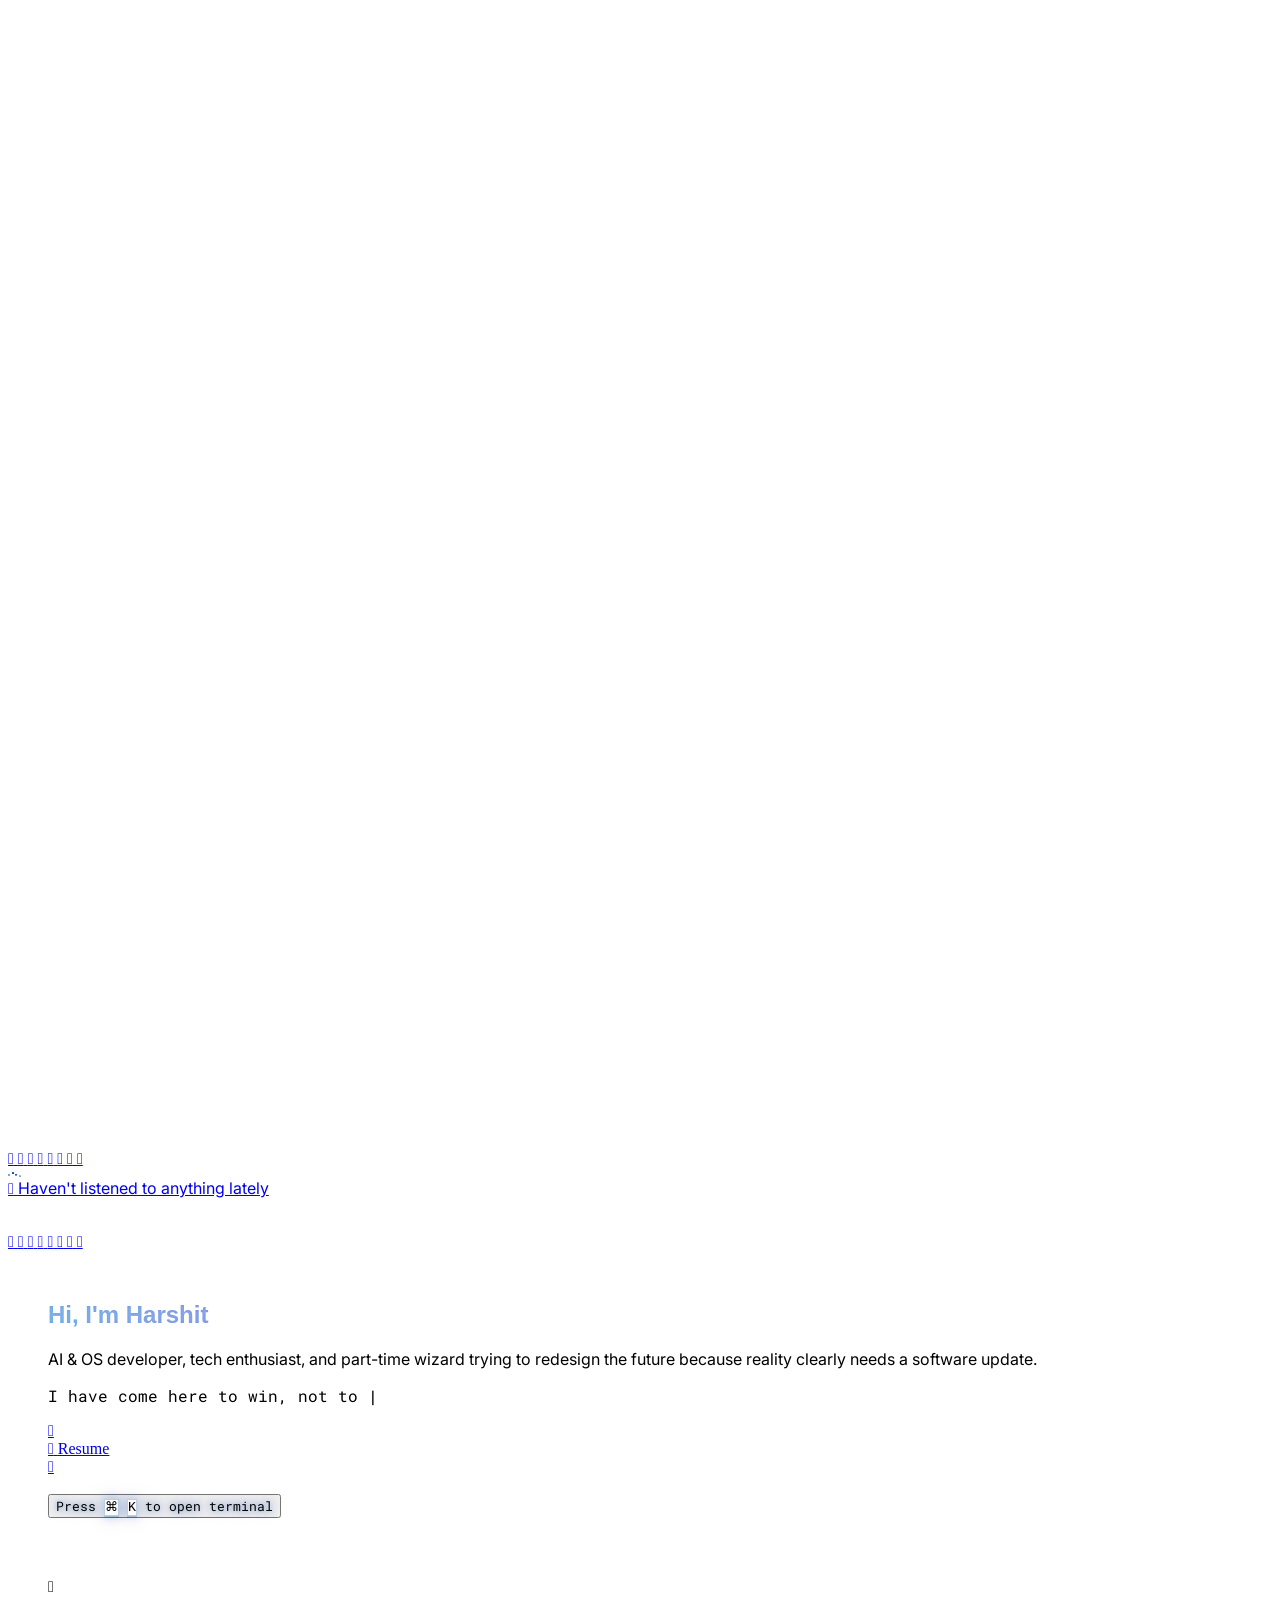
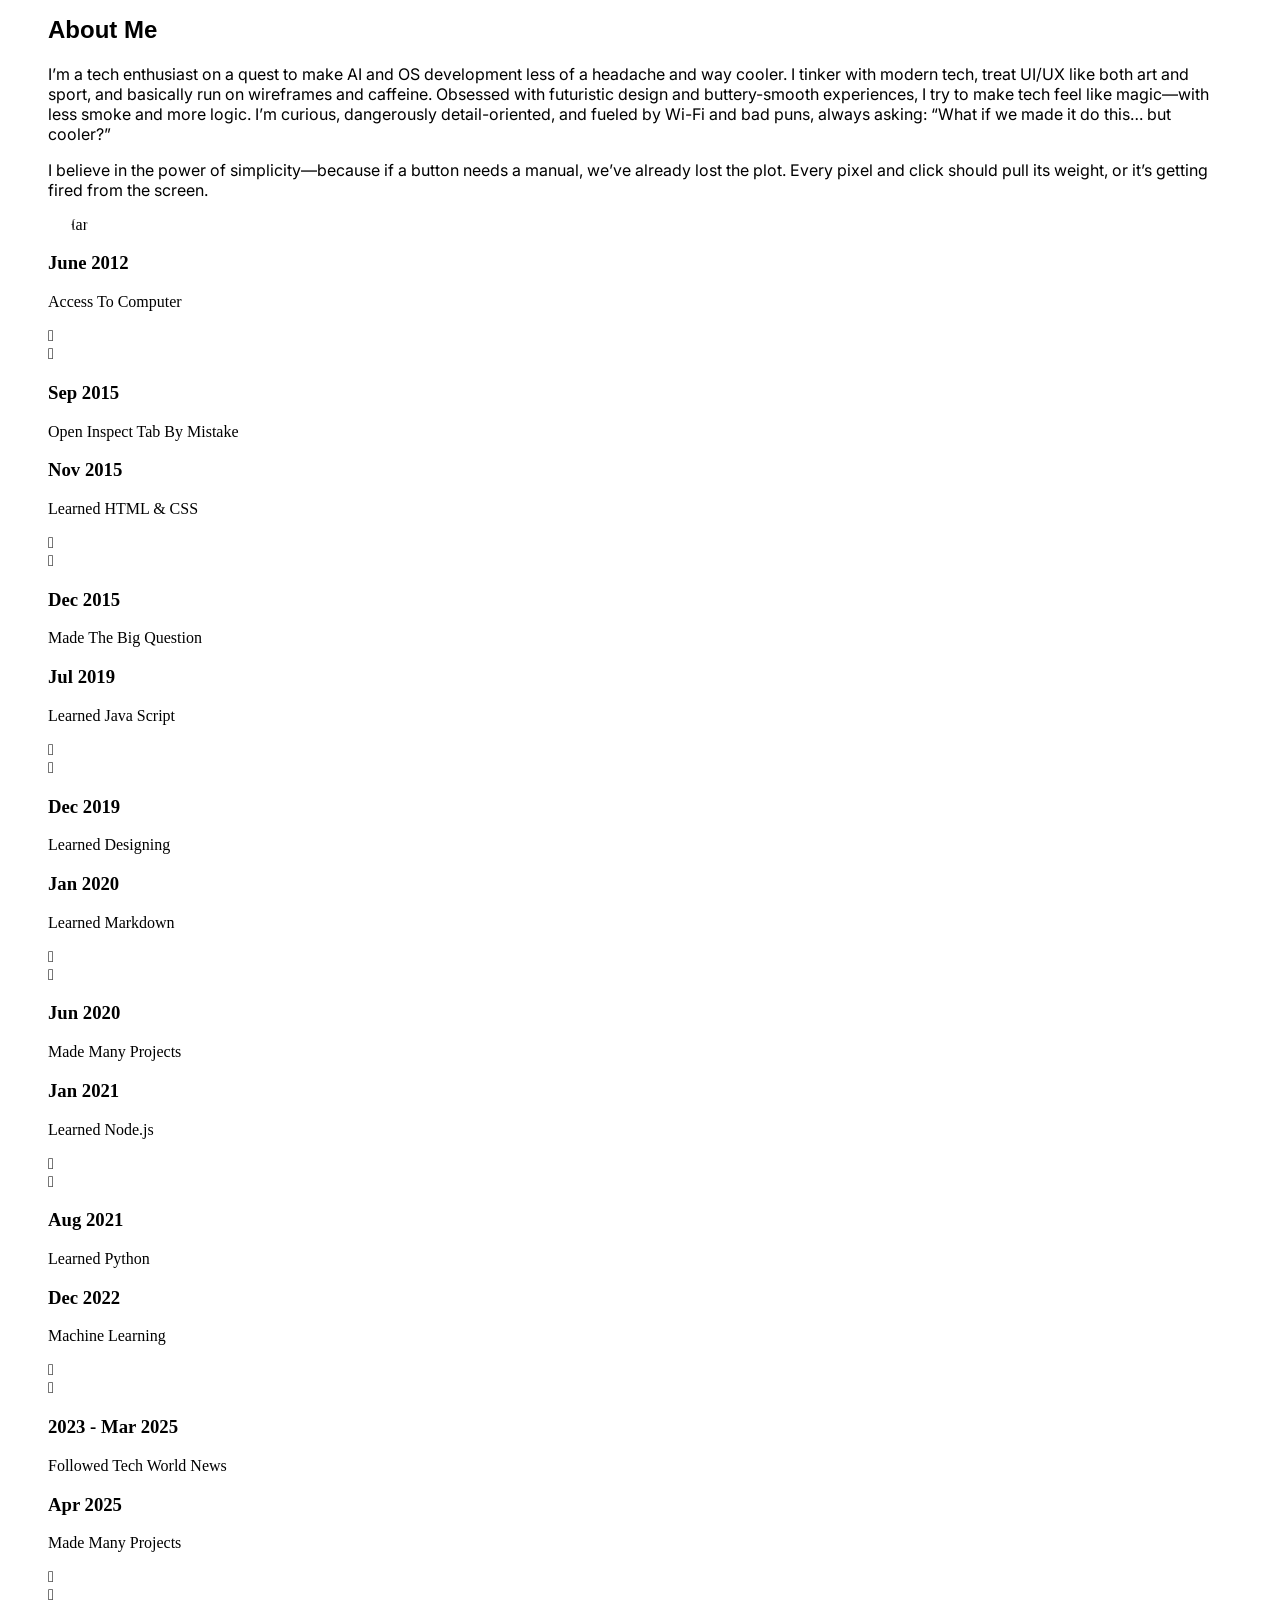
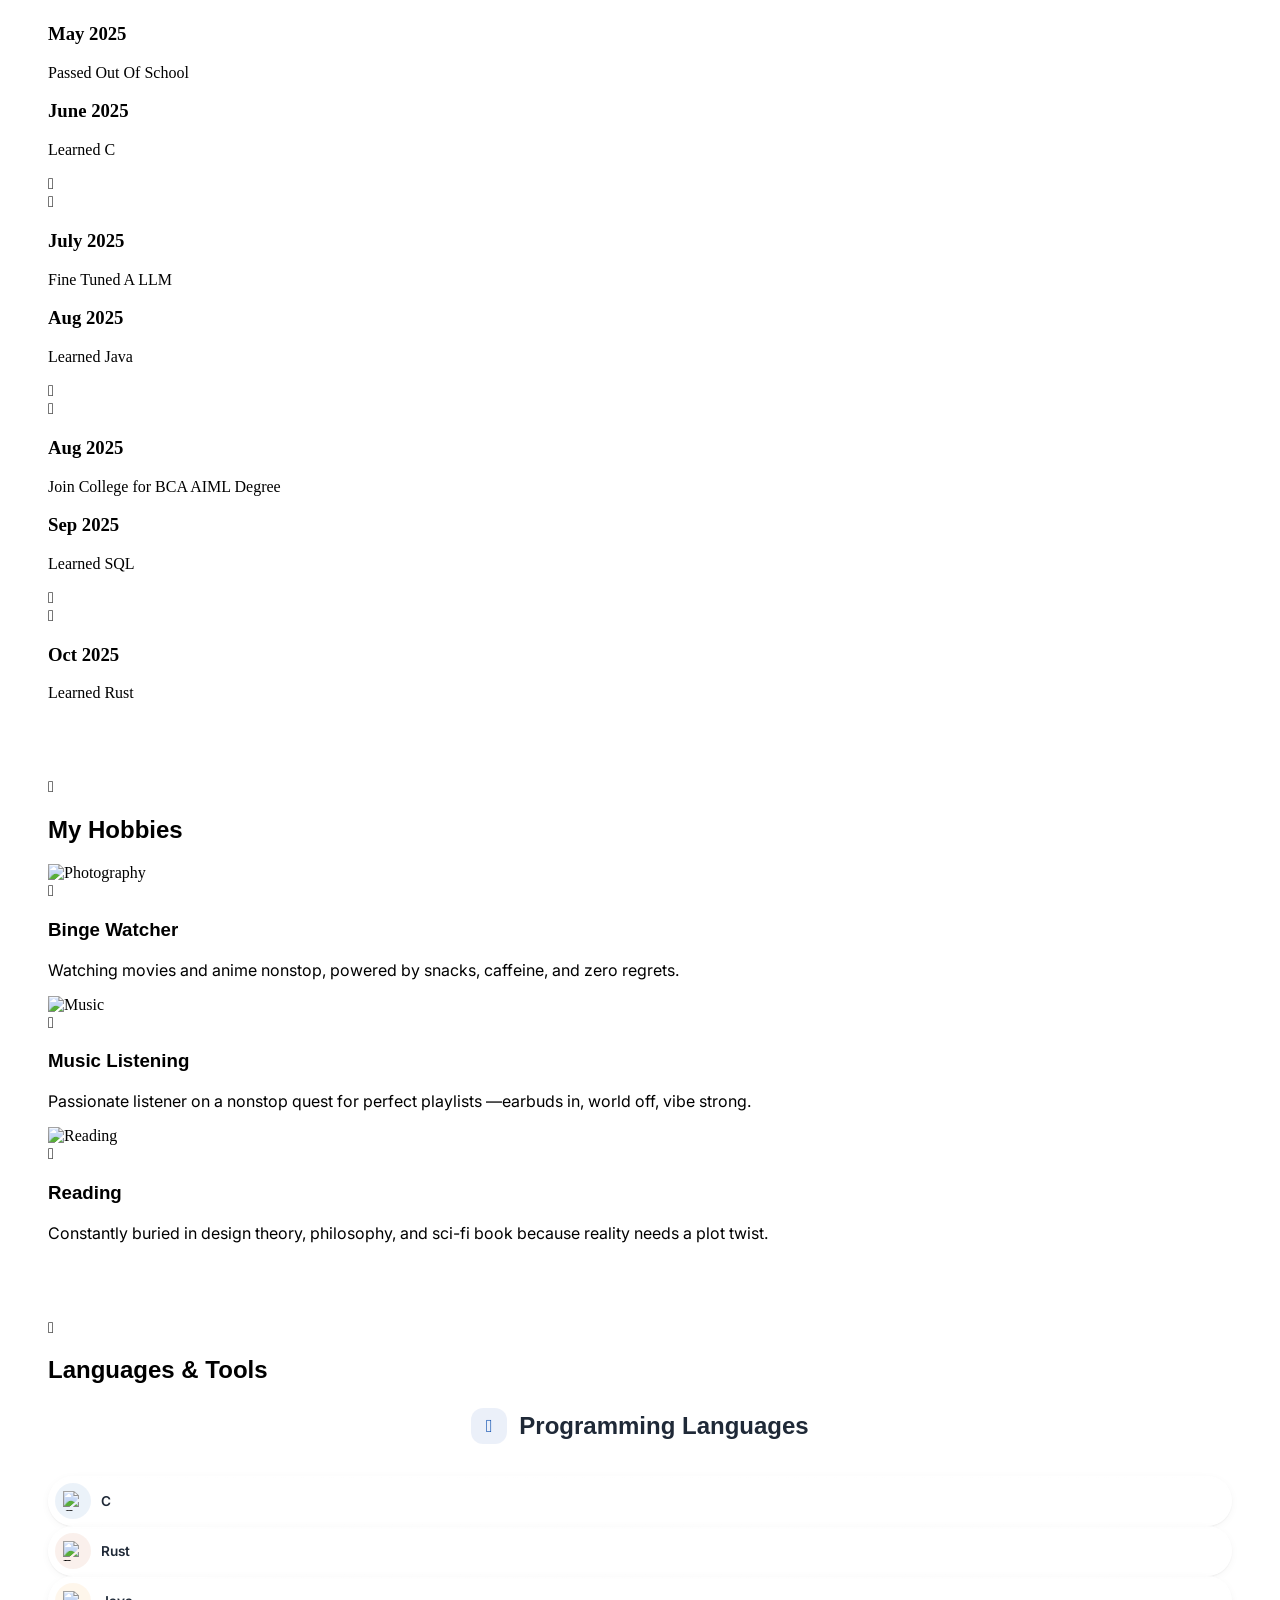
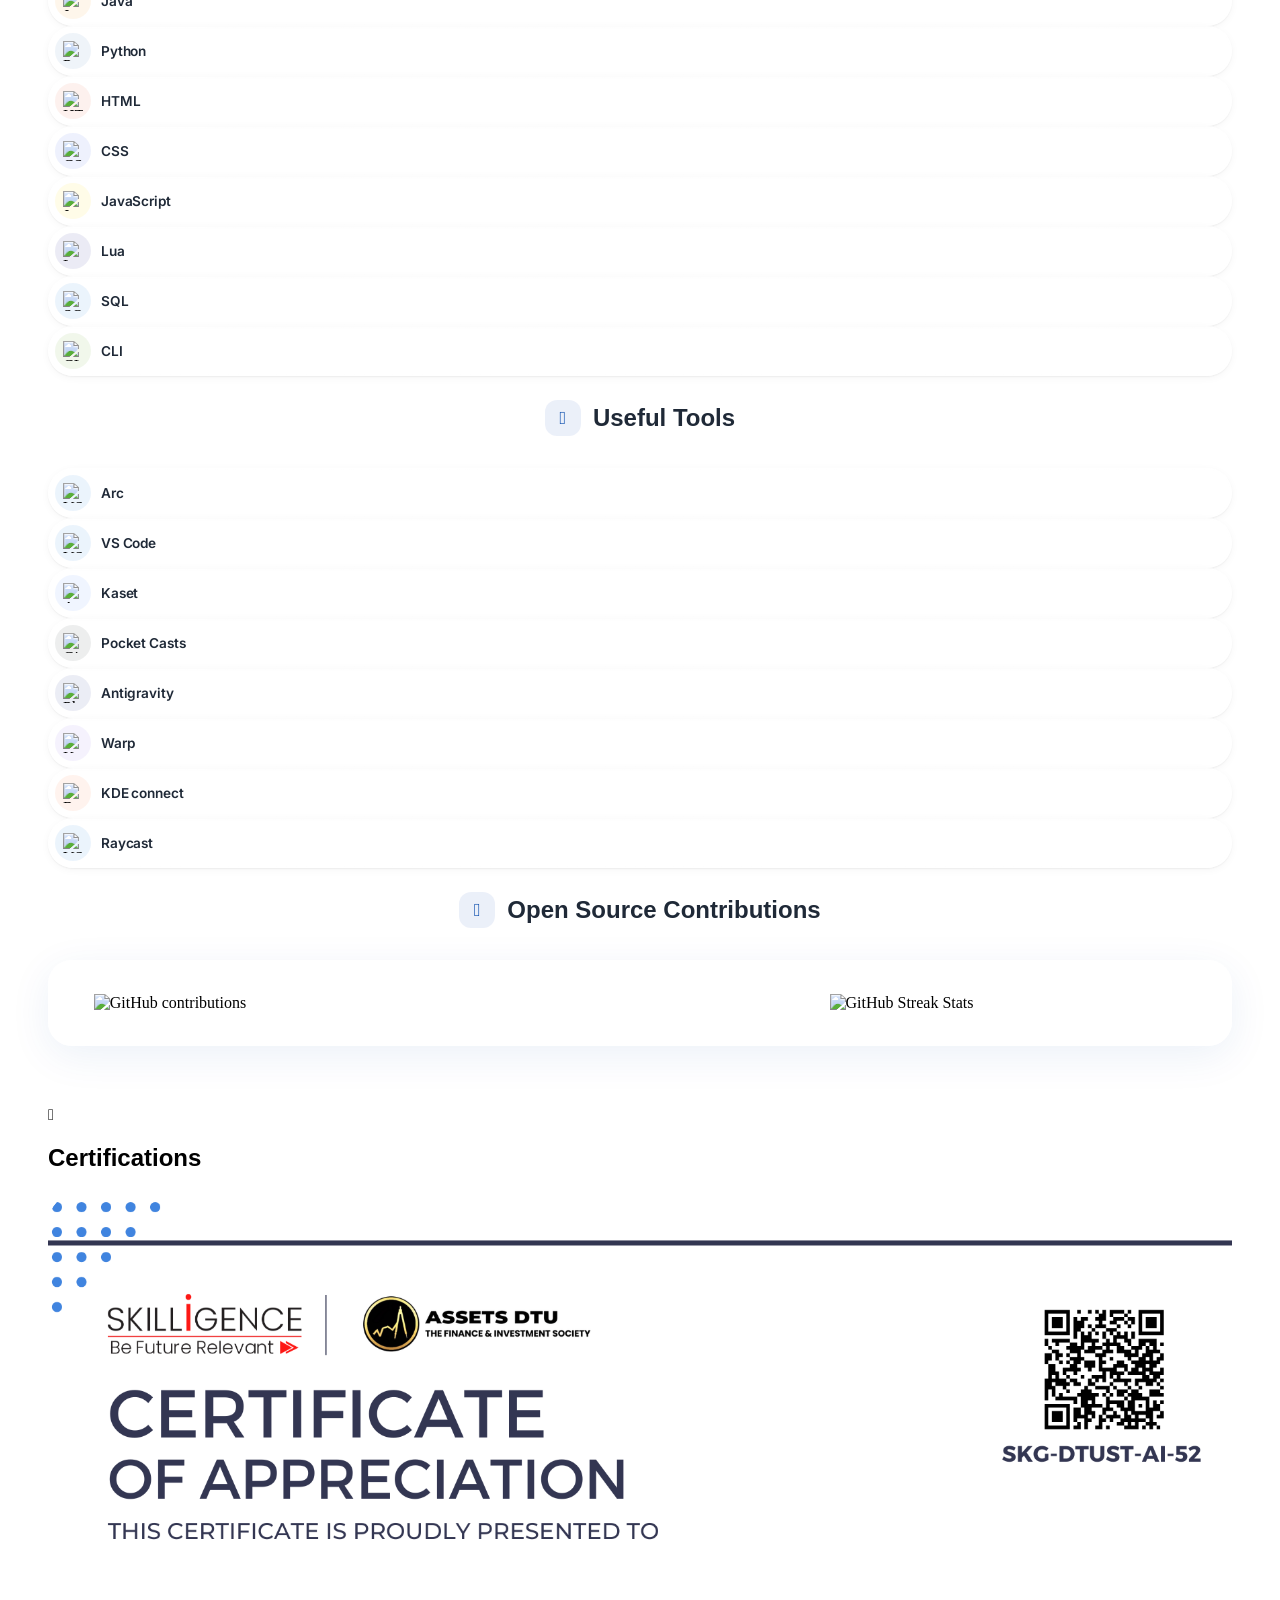
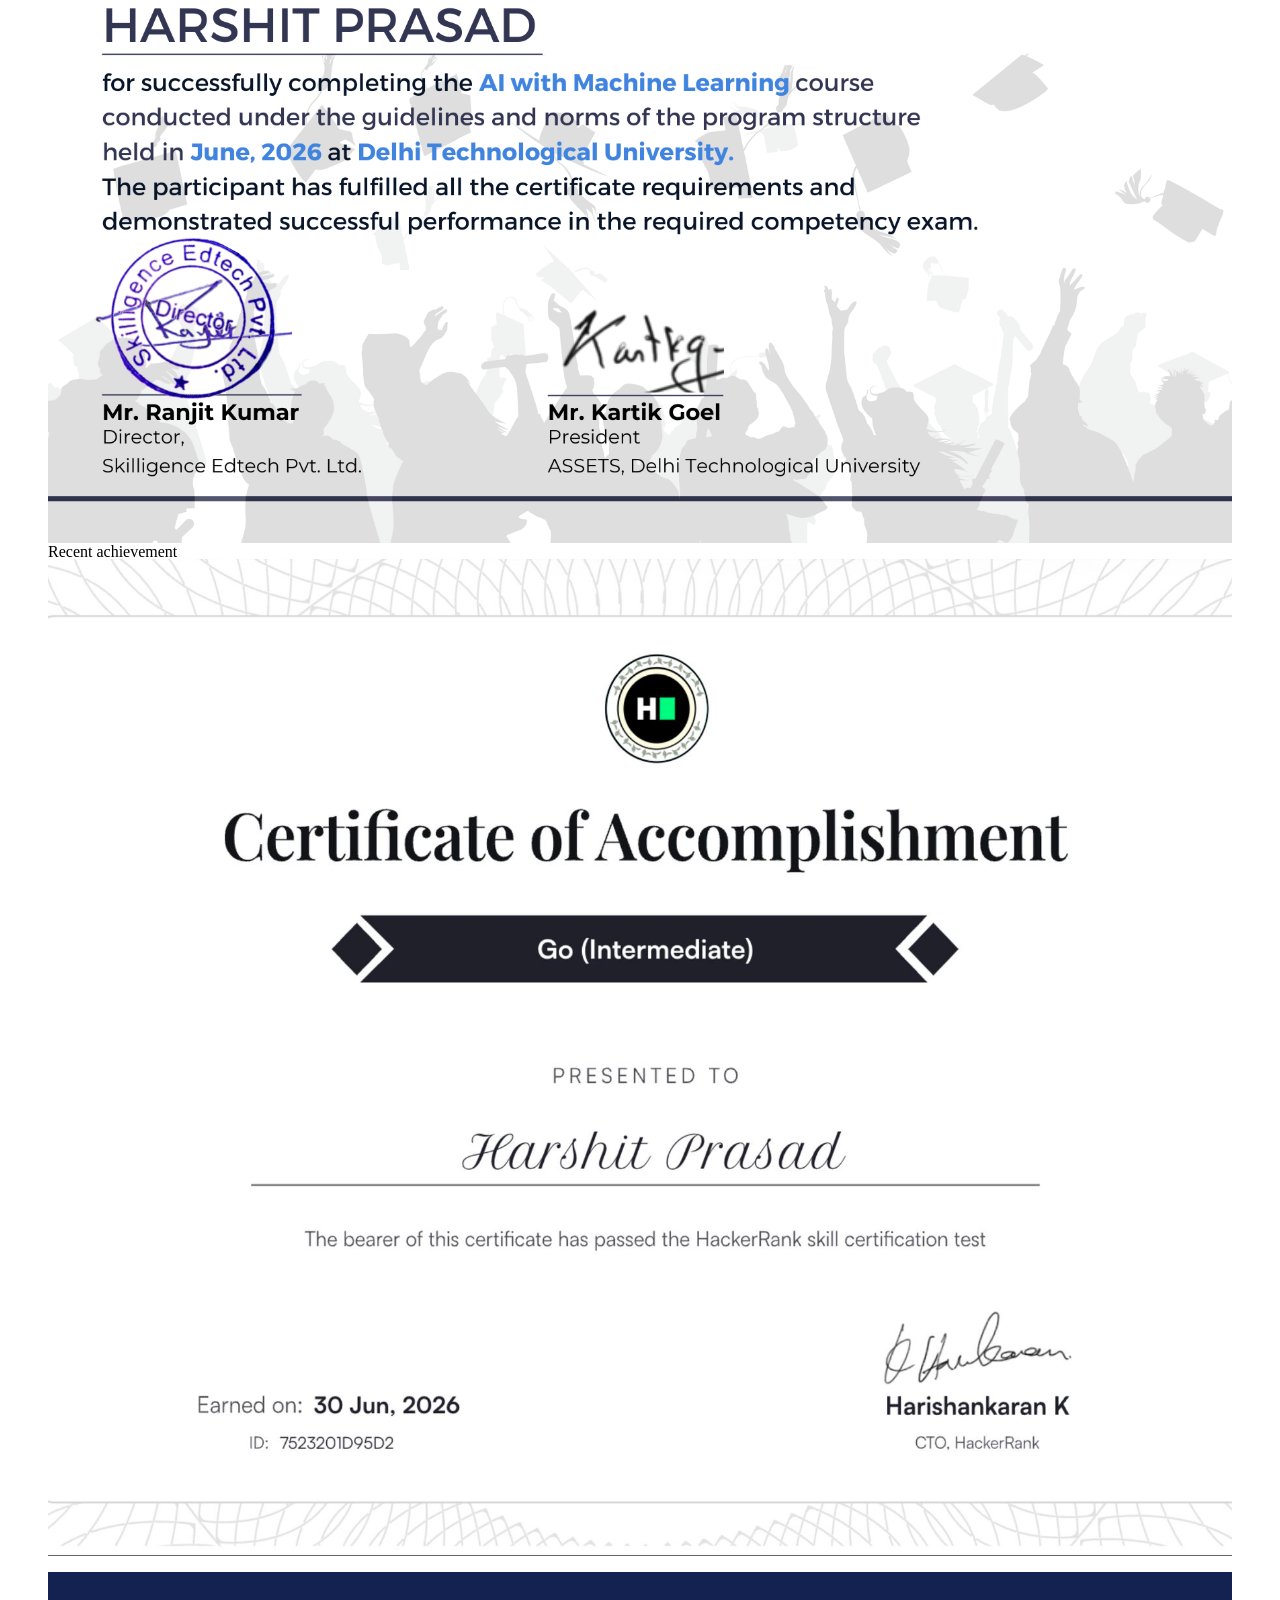
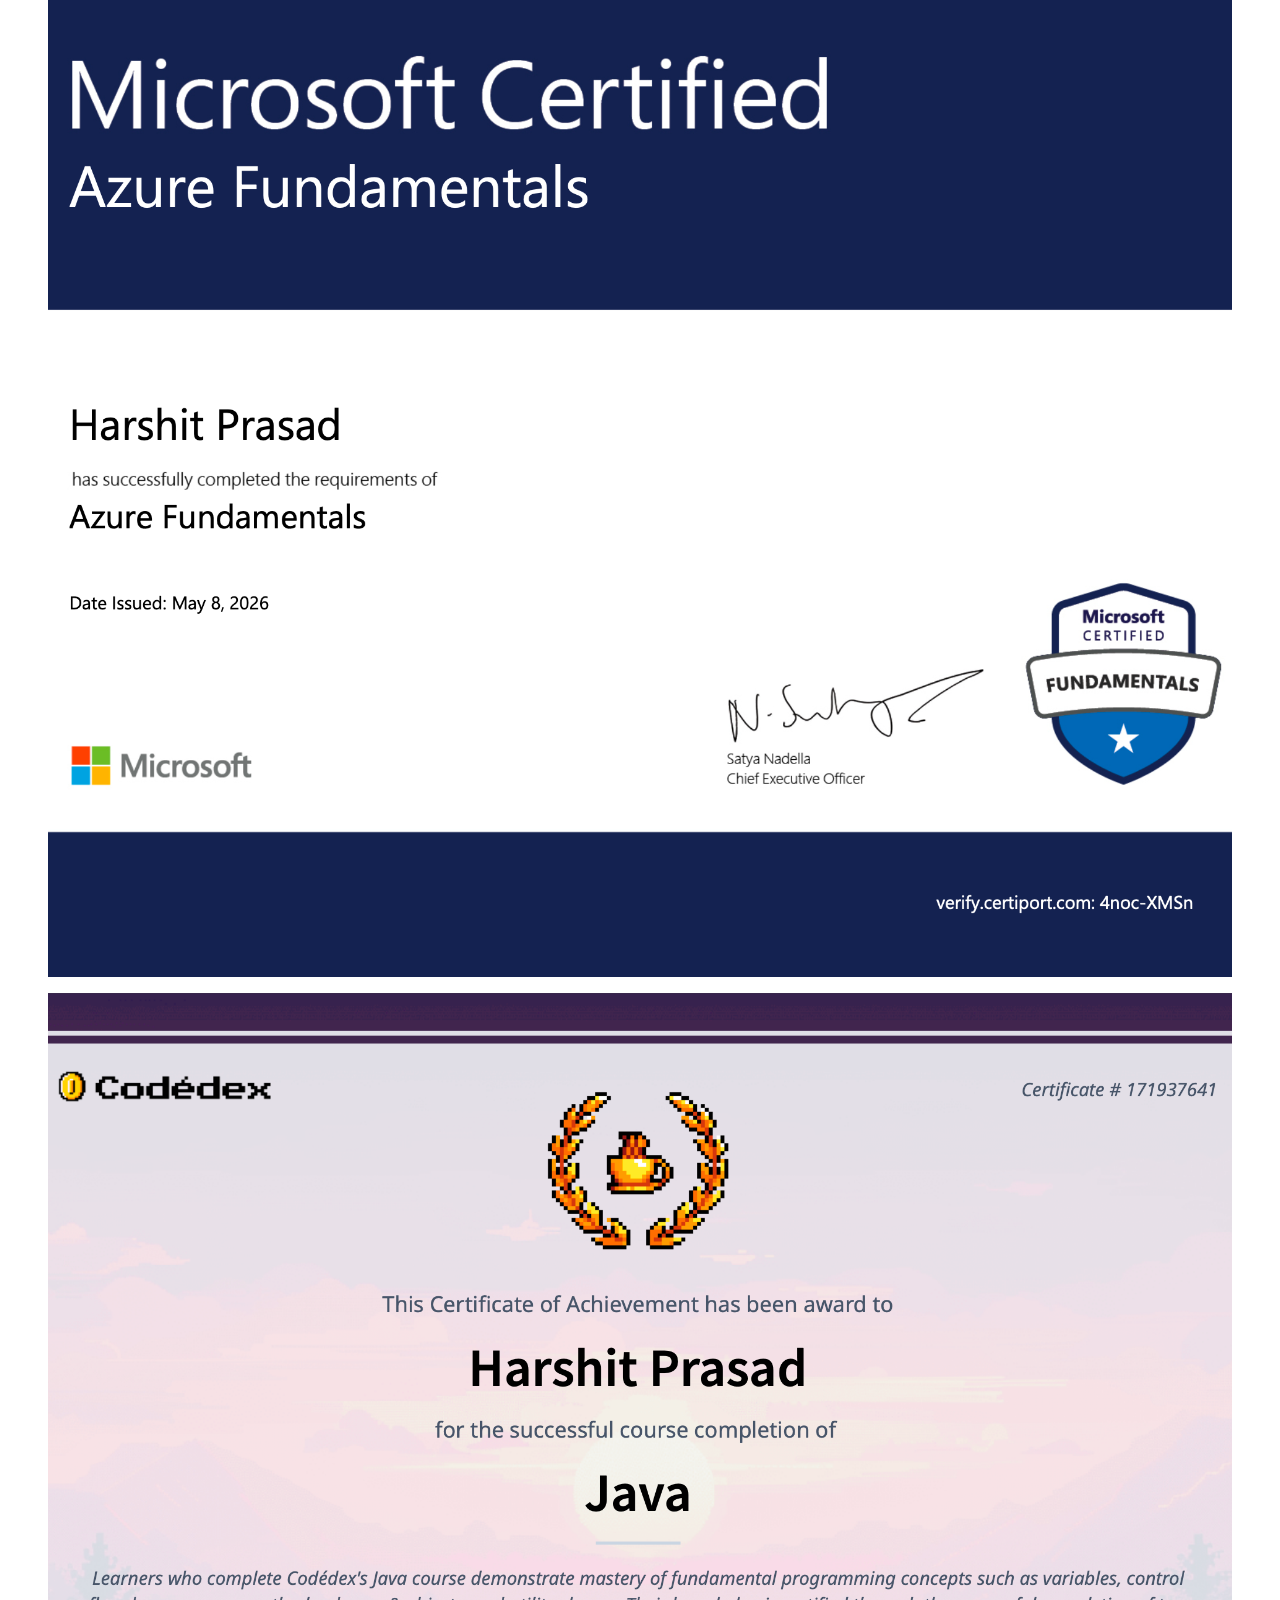
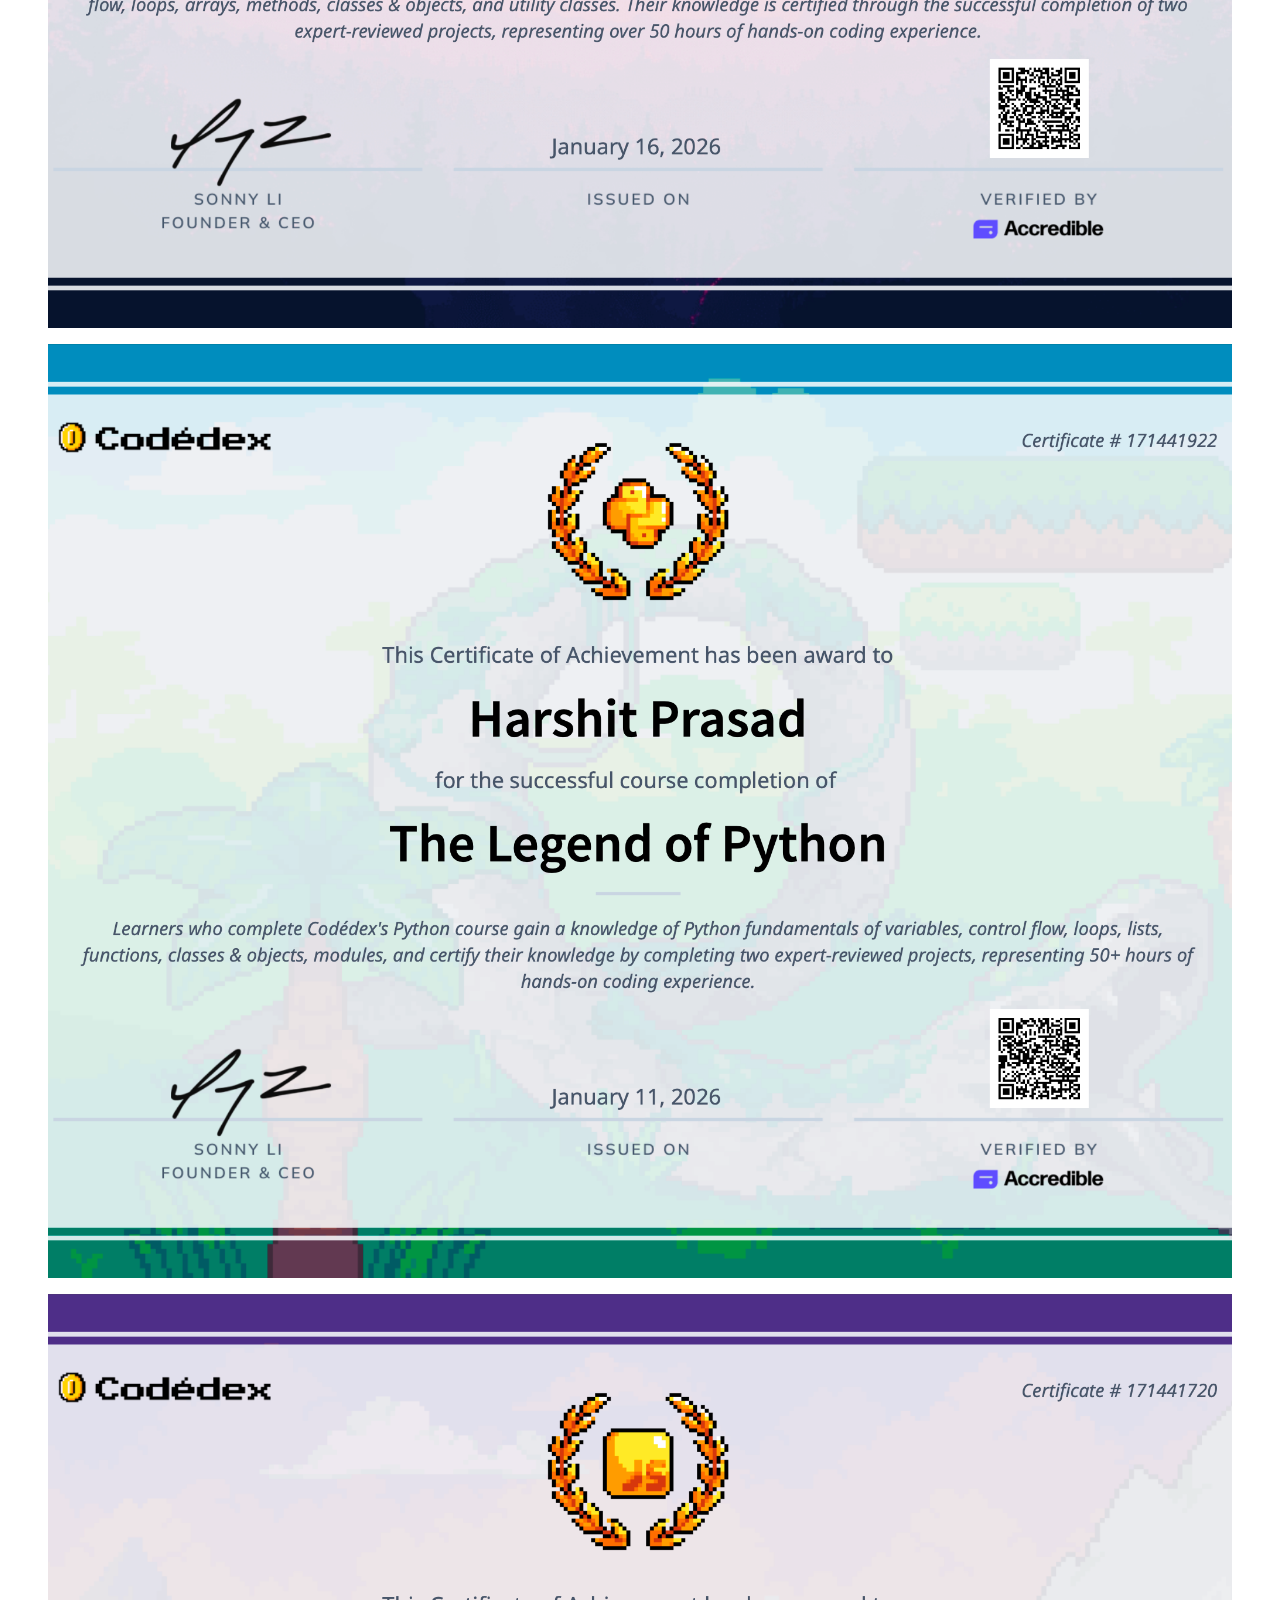
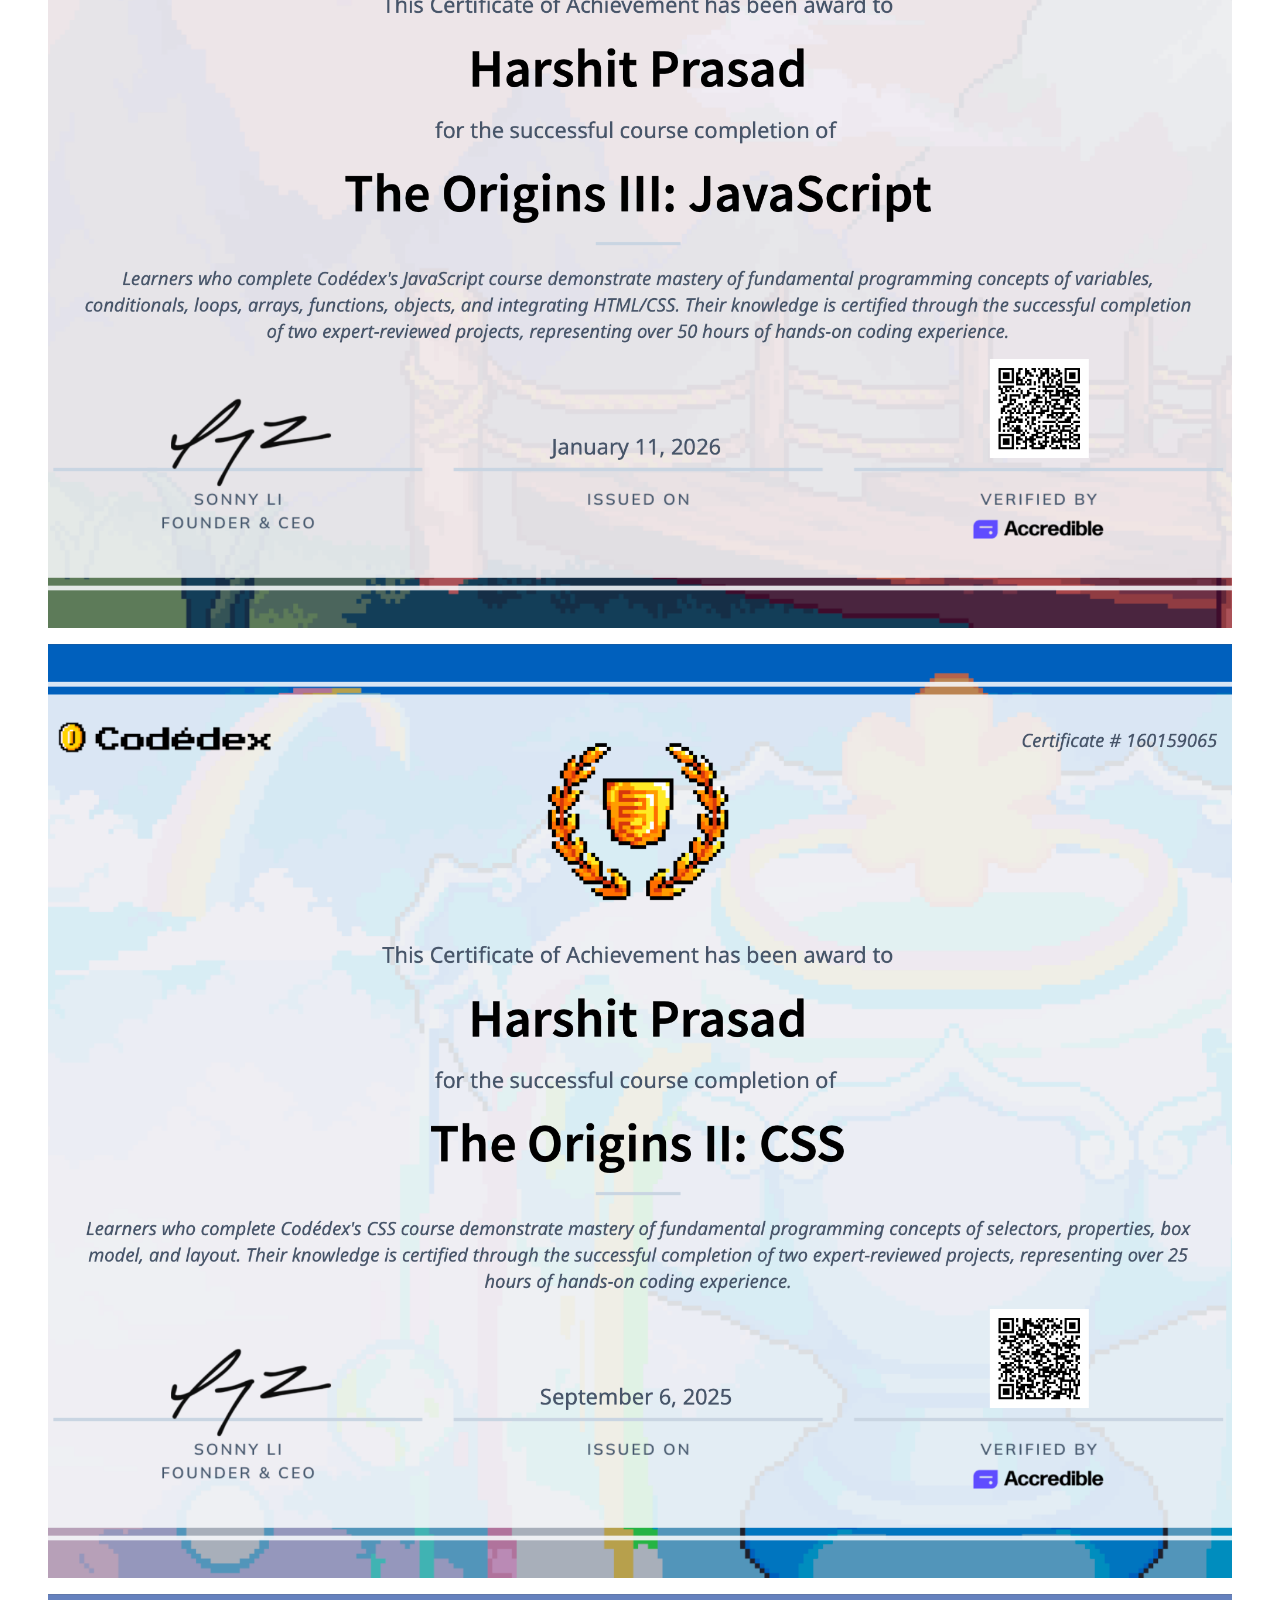
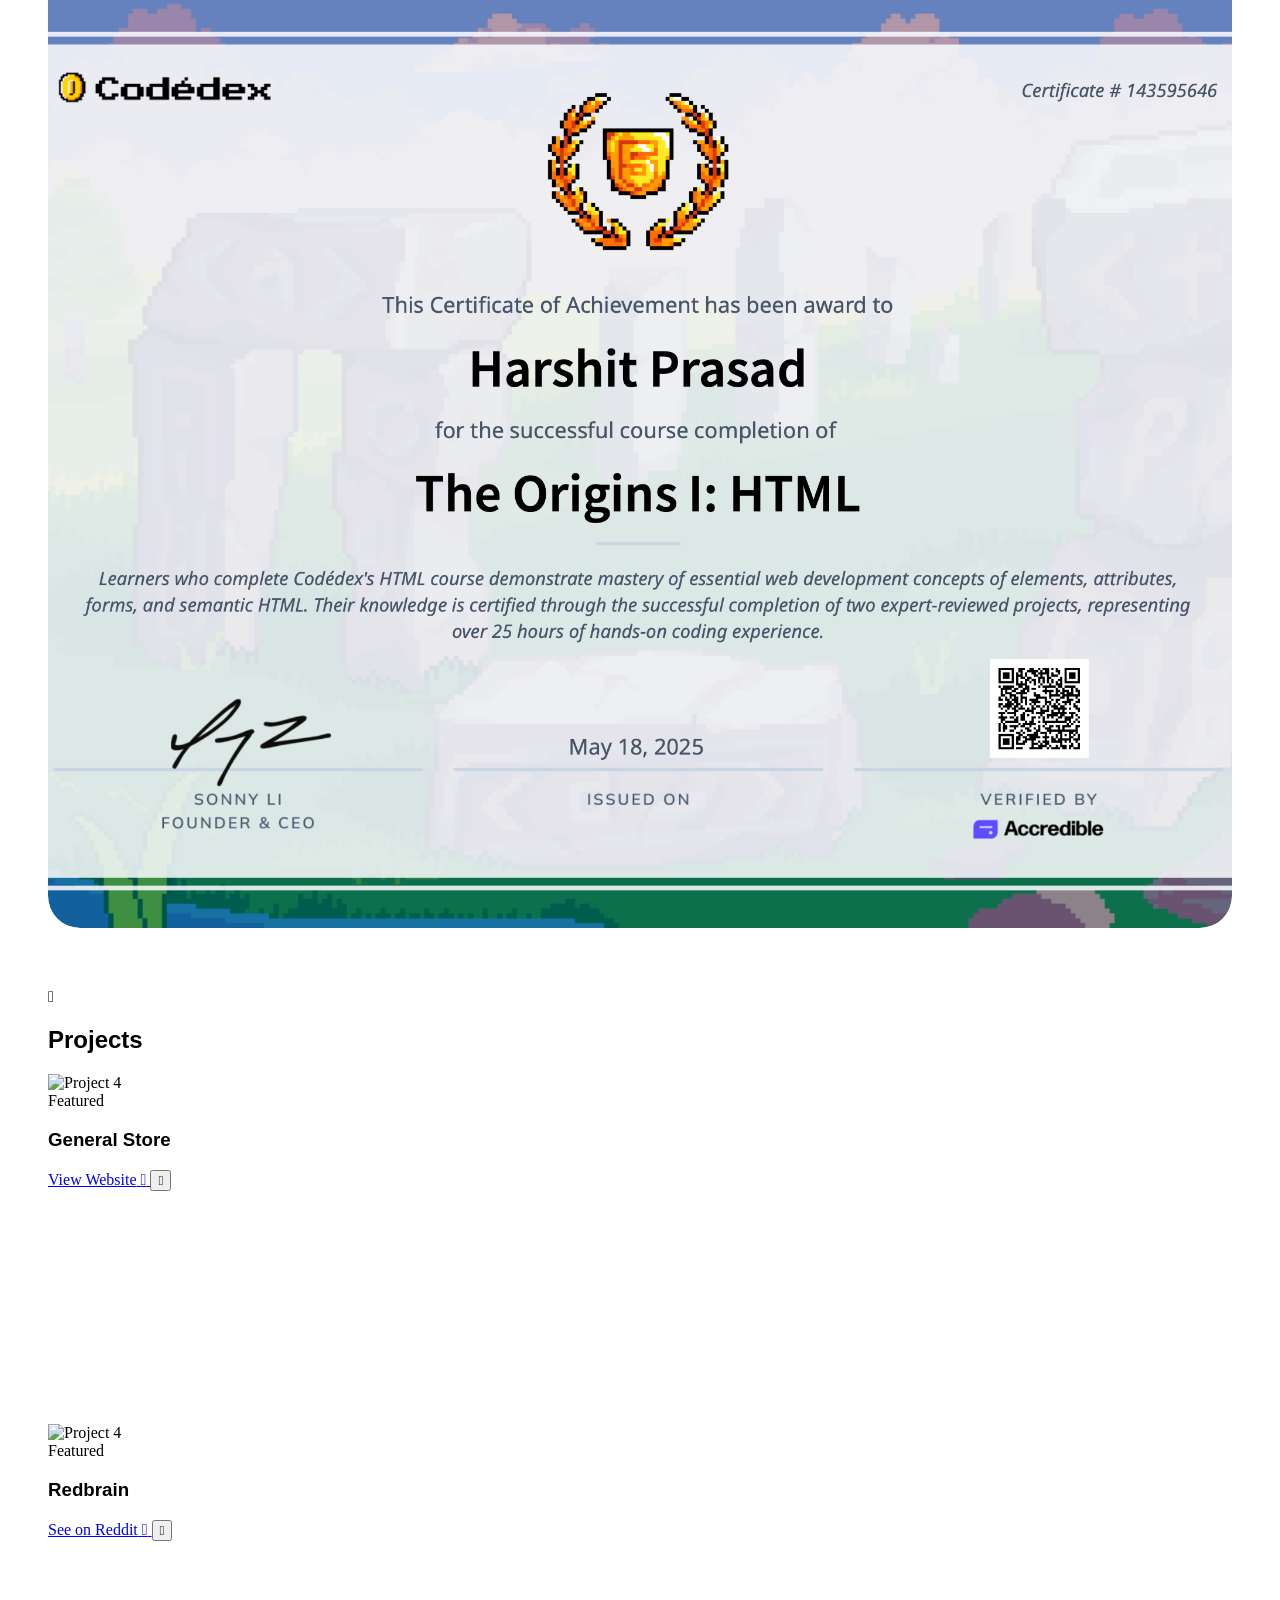
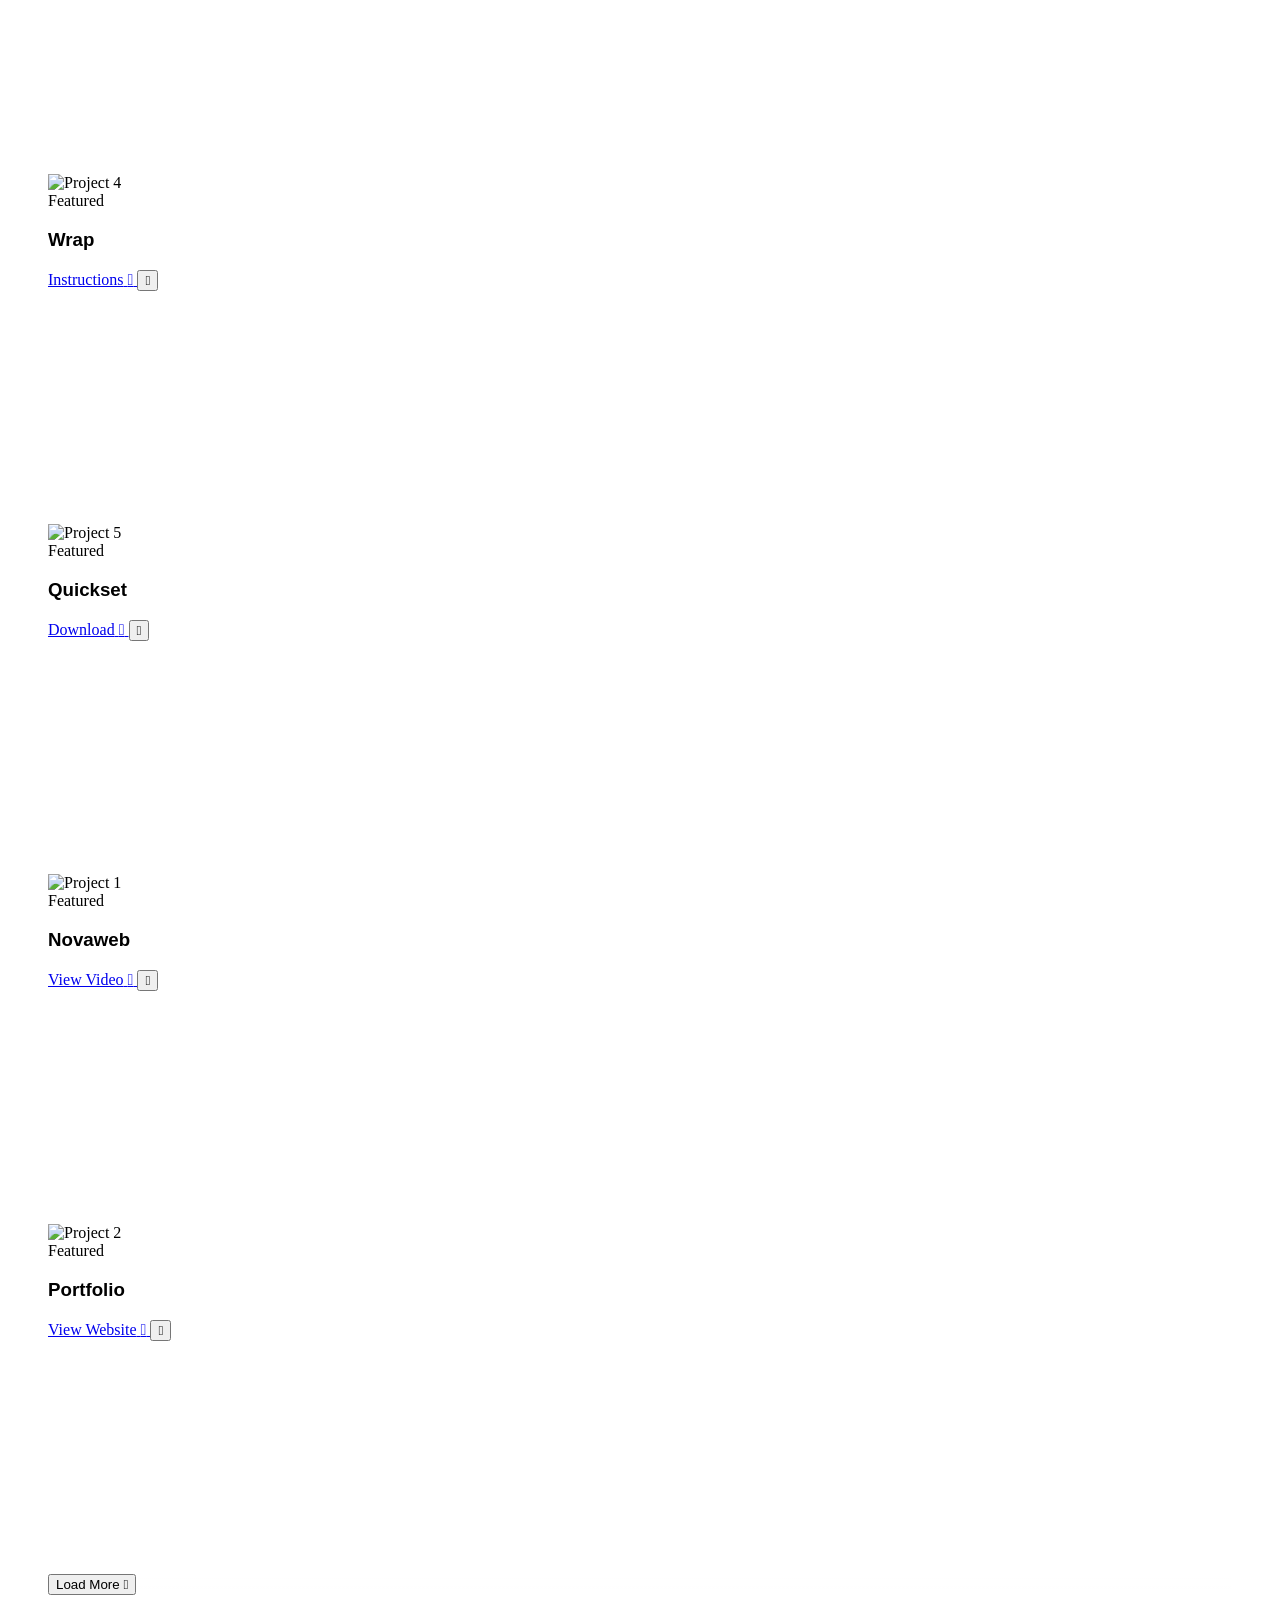
==== index.html @ 52cd1114 "Add files via upload" ====
<!DOCTYPE html>
<html lang="en">
<head>
<!-- Google tag (gtag.js) -->
<script async src="https://www.googletagmanager.com/gtag/js?id=G-W8JMZRFRVZ"></script>
<script>
  window.dataLayer = window.dataLayer || [];
  function gtag(){dataLayer.push(arguments);}
  gtag('js', new Date());

  gtag('config', 'G-W8JMZRFRVZ');
</script>
<meta charset="UTF-8">
<meta name="viewport" content="width=device-width, initial-scale=1.0, maximum-scale=1.0, user-scalable=no">
<title>Harshit | Portfolio</title>
<meta name="description" content="Portfolio of Harshit (itsharshitgoat), an AI & OS developer and tech enthusiast. Discover my projects, skills, and journey in creating a world where you're happy.">
<meta name="keywords" content="itsharshitgoat, Harshit, Harshit developer, AI developer, OS developer, Harshit portfolio, itsharshitgoat projects, itsharshitgoat portfolio, web developer">
<meta name="author" content="Harshit (itsharshitgoat)">
<meta property="og:type" content="website">
<meta property="og:url" content="https://itsharshitgoat.github.io/Website/">
<meta property="og:title" content="Harshit | itsharshitgoat - Portfolio">
<meta property="og:description" content="Portfolio of Harshit, discover my projects, skills, and journey.">
<meta property="og:image" content="https://itsharshitgoat.github.io/Website/og.jpg">
<meta property="og:image:type" content="image/jpeg">
<meta property="og:image:width" content="1200">
<meta property="og:image:height" content="630">
<meta property="og:image:alt" content="Harshit's Portfolio Preview">

<!-- Twitter Card data -->
<meta name="twitter:card" content="summary_large_image">
<meta name="twitter:url" content="https://itsharshitgoat.github.io/Website/">
<meta name="twitter:title" content="Harshit | itsharshitgoat - Portfolio">
<meta name="twitter:description" content="Portfolio of Harshit, discover my projects, skills, and journey.">
<meta name="twitter:image" content="https://itsharshitgoat.github.io/Website/og.jpg">
<meta name="twitter:image:alt" content="Harshit's Portfolio Preview">
<link rel="icon" href="https://cdn-icons-png.freepik.com/512/9078/9078251.png">

<!-- Performance Resource Hints -->
<link rel="preconnect" href="https://cdn.tailwindcss.com" crossorigin>
<link rel="dns-prefetch" href="https://cdn.tailwindcss.com">
<link rel="preconnect" href="https://cdn.jsdelivr.net" crossorigin>
<link rel="dns-prefetch" href="https://cdn.jsdelivr.net">
<link rel="preconnect" href="https://images-wixmp-ed30a86b8c4ca887773594c2.wixmp.com" crossorigin>
<link rel="dns-prefetch" href="https://images-wixmp-ed30a86b8c4ca887773594c2.wixmp.com">
<link rel="preconnect" href="https://images.unsplash.com" crossorigin>
<link rel="dns-prefetch" href="https://images.unsplash.com">
<link rel="preconnect" href="https://raw.githubusercontent.com" crossorigin>
<link rel="dns-prefetch" href="https://raw.githubusercontent.com">
<link rel="preload" as="image" href="https://99designs-blog.imgix.net/blog/wp-content/uploads/2018/12/Gradient_builder_2.jpg?auto=format&q=60&w=1815&h=1020.9375&fit=crop&crop=faces" fetchpriority="high">
<link rel="preload" as="image" href="https://images-wixmp-ed30a86b8c4ca887773594c2.wixmp.com/f/5eaf0c55-a9cd-4371-8600-696f6248b67a/djw36jd-406b8611-269e-44c8-972f-03322ab3f755.png/v1/fill/w_894,h_894,q_70,strp/profile_by_itsharshitgoat_djw36jd-pre.jpg?token=eyJ0eXAiOiJKV1QiLCJhbGciOiJIUzI1NiJ9.[base64].lVBIo8BzR6xZUxgQBfrHgzSEeTT3ufbNAynQndE8DLU" fetchpriority="high">
<link rel="preload" as="image" href="https://public.readdy.ai/ai/img_res/343c982e6386ebc666b67c4b8926bebb.jpg" fetchpriority="high">

<script defer src="https://cdnjs.cloudflare.com/ajax/libs/gsap/3.12.2/gsap.min.js"></script>
<script defer src="https://cdnjs.cloudflare.com/ajax/libs/gsap/3.12.2/ScrollTrigger.min.js"></script>
<script src="https://cdn.tailwindcss.com"></script>
<link rel="preconnect" href="https://fonts.googleapis.com">
<link rel="preconnect" href="https://fonts.gstatic.com" crossorigin>
<link href="https://fonts.googleapis.com/css2?family=Inter:wght@400;500;600;700&family=Pacifico&family=Roboto+Mono:wght@400;500&family=Lora:ital,wght@0,400;0,500;0,600;1,400&display=swap" rel="stylesheet">
<link href="https://cdn.jsdelivr.net/npm/remixicon@4.5.0/fonts/remixicon.css" rel="stylesheet">

<script>
tailwind.config = {
theme: {
extend: {
fontFamily: {
'serif': ['Lora', 'serif'],
},
screens: {
'sm': '640px',
'md': '768px',
'lg': '1024px',
'xl': '1280px',
'2xl': '1536px'
},
colors: {
primary: '#0047AB',
secondary: '#FFD700'
},
borderRadius: {
'none': '0px',
'sm': '4px',
DEFAULT: '8px',
'md': '12px',
'lg': '16px',
'xl': '20px',
'2xl': '24px',
'3xl': '32px',
'full': '9999px',
'button': '8px'
}
}
}
}
const skills = [
  { name: 'HTML', level: 90, icon: 'ri-html5-line' },
  { name: 'CSS', level: 85, icon: 'ri-css3-line' },
  { name: 'JavaScript', level: 80, icon: 'ri-javascript-line' },
  { name: 'React', level: 75, icon: 'ri-reactjs-line' },
  { name: 'Node.js', level: 70, icon: 'ri-nodejs-line' },
  { name: 'Python', level: 85, icon: 'ri-python-line' },
  { name: 'VS Code', level: 85, icon: 'ri-code-box-line' },
  { name: 'Photoshop', level: 75, icon: 'ri-photoshop-line' },
  { name: 'Premiere Pro', level: 70, icon: 'ri-movie-line' },
  { name: 'Notion', level: 80, icon: 'ri-file-list-line' }
];
function renderSkills() {
  const skillsContainer = document.getElementById('skills-container');
  if (!skillsContainer) return;
  
  skills.forEach(skill => {
    const skillElement = document.createElement('div');
    skillElement.className = 'skill-item p-4 bg-white/80 rounded-lg shadow-md hover:shadow-lg transition-all';
    skillElement.innerHTML = `
      <div class="flex items-center gap-3 mb-2">
        <i class="${skill.icon} text-2xl text-primary"></i>
        <h3 class="font-semibold text-sm md:text-base hidden md:block">${skill.name}</h3>
      </div>
      <div class="w-full bg-gray-200 rounded-full h-2.5">
        <div class="bg-primary h-2.5 rounded-full transition-all duration-1000" style="width: 0%"></div>
      </div>
    `;
    skillsContainer.appendChild(skillElement);
    setTimeout(() => {
      skillElement.querySelector('.bg-primary').style.width = `${skill.level}%`;
    }, 200);
  });
}
document.addEventListener('DOMContentLoaded', renderSkills);
</script>
<style>
:where([class^="ri-"])::before { content: "\f3c2"; }
html {
scroll-behavior: smooth;
overscroll-behavior-y: none;
-webkit-tap-highlight-color: transparent;
scroll-padding-top: 100px;
}
@media (min-width: 768px) {
  html {
    scroll-padding-top: 120px;
  }
}
body {
overscroll-behavior-y: none;
overflow-x: hidden;
}
body::before {
content: "";
position: fixed;
top: 0; left: 0; right: 0; bottom: 0;
z-index: -1;
background: url('https://99designs-blog.imgix.net/blog/wp-content/uploads/2018/12/Gradient_builder_2.jpg?auto=format&q=60&w=1815&h=1020.9375&fit=crop&crop=faces') no-repeat center center;
background-size: cover;
}
section {
min-height: auto;
padding: 30px 20px;
position: relative;
z-index: 1;
}
@media (min-width: 768px) {
section {
padding: 30px 40px;
}
}

section:not(#home) {
isolation: isolate;
}
section:first-of-type {
padding-top: 60px;
border-radius: 50px;
margin-top: -50px;
}
@media (min-width: 768px) {
section:first-of-type {
padding-top: 80px;
margin-top: -50px;
}
}
.font-helvetica {
font-family: "Helvetica Neue", Helvetica, Arial, sans-serif;
}
.font-inter {
font-family: "Inter", sans-serif;
}
.font-mono {
font-family: "Roboto Mono", monospace;
}
.timeline-dot::before {
content: '';
position: absolute;
width: 2px;
height: 100%;
background-color: #e5e7eb;
left: 15px;
top: 24px;
}
.timeline-dot::after {
content: '';
position: absolute;
width: 12px;
height: 12px;
border-radius: 50%;
background-color: #0047AB;
left: 10px;
top: 14px;
}
.hamburger-menu {
width: 24px;
height: 18px;
position: relative;
}
.hamburger-menu .bar {
position: absolute;
width: 100%;
height: 2px;
background-color: currentColor;
transition: all 0.3s ease;
}
.hamburger-menu .bar:nth-child(1) {
top: 0;
}
.hamburger-menu .bar:nth-child(2) {
top: 8px;
}
.hamburger-menu .bar:nth-child(3) {
top: 16px;
}
.hamburger-menu.active .bar:nth-child(1) {
transform: rotate(45deg) translate(6px, 6px);
}
.hamburger-menu.active .bar:nth-child(2) {
opacity: 0;
}
.hamburger-menu.active .bar:nth-child(3) {
transform: rotate(-45deg) translate(6px, -6px);
}
.timeline-container {
scroll-snap-type: x mandatory;
-webkit-overflow-scrolling: touch;
-ms-overflow-style: none; /* Hide scrollbar for IE and Edge */
scrollbar-width: none; /* Hide scrollbar for Firefox */
}
.timeline-container::-webkit-scrollbar {
display: none; /* Hide scrollbar for Chrome, Safari and Opera */
}
.timeline-item {
scroll-snap-align: start;
scroll-snap-stop: always;
}
@media (max-width: 768px) {
.timeline-container {
padding-bottom: 1rem;
overflow-x: auto !important;
-webkit-overflow-scrolling: touch;
}
.scroll-btn {
display: none !important;
}
.text-6xl {
font-size: 2.5rem;
}
.text-xl {
font-size: 1.125rem;
}
.grid {
grid-template-columns: 1fr;
gap: 1rem;
}
.px-4 {
padding-left: 1rem;
padding-right: 1rem;
}
.skill-item {
padding: 0.75rem;
}
.skill-item h3 {
font-size: 0.875rem;
}
.tools-grid {
display: grid !important;
grid-template-columns: repeat(3, 1fr) !important;
gap: 0.75rem !important;
padding: 1rem !important;
}
.tools-grid > div {
aspect-ratio: 1 !important;
background: rgba(255, 255, 255, 0.9) !important;
border-radius: 1rem !important;
display: flex !important;
align-items: center !important;
justify-content: center !important;
padding: 1rem !important;
box-shadow: 0 4px 6px rgba(0, 0, 0, 0.1) !important;
transition: transform 0.2s, box-shadow 0.2s !important;
position: relative !important;
}
.tools-grid > div i {
position: absolute !important;
top: 50% !important;
left: 50% !important;
transform: translate(-50%, -50%) !important;
}
.tools-grid > div:hover {
transform: translateY(-2px) !important;
box-shadow: 0 6px 8px rgba(0, 0, 0, 0.15) !important;
}
.tools-grid img {
width: 2.5rem !important;
height: 2.5rem !important;
object-fit: contain !important;
}
}
@media (max-width: 768px) {
a, button {
min-height: 44px;
min-width: 44px;
padding: 12px;
}
}
@media (max-width: 768px) {
input, select, textarea {
font-size: 16px;
}
}
/* Animations handled by GSAP */

.modal {
  display: none;
  position: fixed;
  z-index: 1000;
  left: 0;
  top: 0;
  width: 100%;
  height: 100%;
  background-color: rgba(0, 0, 0, 0.5);
  backdrop-filter: blur(8px);
  -webkit-backdrop-filter: blur(8px);
  justify-content: center;
  align-items: center;
}
.modal-content {
  background: linear-gradient(135deg, rgba(255, 255, 255, 0.98), rgba(255, 255, 255, 0.90));
  backdrop-filter: blur(24px);
  padding: 24px;
  border: 1px solid rgba(255, 255, 255, 0.2);
  width: 90%;
  max-width: 600px;
  max-height: 90vh;
  overflow-y: auto;
  border-radius: 16px;
  box-shadow: 0 8px 32px rgba(0, 0, 0, 0.2);
  position: relative;
  animation: modalFadeIn 0.3s ease;
  text-align: center;
  margin: 0 auto;
}
.modal-content::-webkit-scrollbar { width: 6px; }
.modal-content::-webkit-scrollbar-track { background: transparent; }
.modal-content::-webkit-scrollbar-thumb { background: rgba(0, 0, 0, 0.2); border-radius: 10px; }
.modal-content::-webkit-scrollbar-thumb:hover { background: rgba(0, 0, 0, 0.4); }
@keyframes modalFadeIn {
  from {
    opacity: 0;
    transform: scale(0.8);
  }
  to {
    opacity: 1;
    transform: scale(1);
  }
}
.modal-close {
  position: absolute;
  right: 20px;
  top: 20px;
  font-size: 24px;
  color: #333;
  cursor: pointer;
  transition: color 0.3s ease;
}
.modal-close:hover {
  color: #0047ab;
}
.modal-content h3 {
  font-family: "Helvetica Neue", Helvetica, Arial, sans-serif;
  font-size: 1.5rem;
  font-weight: bold;
  margin-bottom: 16px;
  color: #333;
}
.modal-content p {
  font-family: "Inter", sans-serif;
  color: #666;
  line-height: 1.6;
  margin-bottom: 16px;
}
@media (max-width: 768px) {
  .modal-content {
    width: 95%;
    padding: 16px;
  }
  .modal-content h3 {
    font-size: 1.25rem;
  }
}
.reaction-container {
  display: inline-flex;
  align-items: center;
  background: rgba(255, 255, 255, 0.9);
  backdrop-filter: blur(10px);
  border-radius: 24px;
  padding: 4px 8px;
  margin-left: 8px;
  box-shadow: 0 2px 4px rgba(0, 0, 0, 0.1);
  border: 1px solid rgba(255, 255, 255, 0.2);
}
.reaction-item {
  display: flex;
  align-items: center;
  margin: 0 6px;
  cursor: pointer;
  transition: transform 0.2s;
}
.reaction-item:hover {
  transform: scale(1.2);
}
.reaction-item img {
  width: 20px;
  height: 20px;
}
.reaction-item span {
  font-family: "Inter", sans-serif;
  font-size: 14px;
  color: #333;
  margin-left: 4px;
}
@media (max-width: 768px) {
  .reaction-container {
    padding: 3px 6px;
  }
  .reaction-item img {
    width: 18px;
    height: 18px;
  }
  .reaction-item span {
    font-size: 12px;
  }
}
#hero-title {
  background: linear-gradient(to right, rgba(79, 153, 223, 0.9), rgba(155, 65, 219, 0.9), rgba(128, 97, 129, 0.9));
  -webkit-background-clip: text;
  background-clip: text;
  color: transparent;
  text-shadow: 0 0 3px rgba(255, 255, 255, 0.2);
}
@media (max-width: 768px) {
  /* Prevent anchored sections from being hidden under the fixed nav on small screens */
  section {
    scroll-margin-top: 0px; /* Handled by scroll-padding-top on html */
  }
  /* Ensure projects section stacks above any overlapping elements on mobile */
  #projects {
    position: relative;
    z-index: 1;
  }
  /* Fix project cards on mobile */
  #projects .grid {
    display: grid !important;
    grid-template-columns: 1fr !important;
    gap: 1rem !important;
  }
  #projects .bg-white\/90 {
    width: 100% !important;
    display: flex !important;
    flex-direction: column !important;
    overflow: hidden !important;
  }
  #projects img {
    width: 100% !important;
    height: 100% !important;
    max-height: none !important;
    object-fit: cover !important;
  }
  #projects .p-6 {
    padding: 1rem !important;
  }
  #projects h3 {
    font-size: 1rem !important;
    margin-bottom: 0.5rem !important;
  }
  #projects p {
    font-size: 0.875rem !important;
    margin-bottom: 1rem !important;
  }
  #projects a button, #projects a.bg-primary {
    width: 100% !important;
    padding: 0.75rem 1rem !important;
    font-size: 0.875rem !important;
    text-align: center !important;
    display: inline-block !important;
    box-sizing: border-box !important;
  }
}

/* Custom Scrollbar */
::-webkit-scrollbar {
  width: 10px;
}
::-webkit-scrollbar-track {
  background: rgba(255, 255, 255, 0.5);
  border-radius: 4px;
}
::-webkit-scrollbar-thumb {
  background: #0047AB;
  border-radius: 4px;
}
::-webkit-scrollbar-thumb:hover {
  background: #00306e;
}

/* Project Hover Effect */
.animate-card:hover img {
  transform: scale(1.05);
}
.animate-card img {
  transition: transform 0.5s ease;
}

/* Bento Grid Styles */
.bento-grid {
  display: grid;
  gap: 16px;
  border-radius: 32px;
  overflow: hidden; 
  isolation: isolate;
  -webkit-mask-image: -webkit-radial-gradient(white, black);
  mask-image: radial-gradient(white, black);
}

.bento-grid > div {
  position: relative;
  min-height: 240px;
}

.bento-grid img {
  width: 100%;
  height: 100%;
  object-fit: cover;
  display: block;
}

/* Mobile Adjustments */
@media (max-width: 768px) {
  .bento-grid {
    gap: 12px;
    border-radius: 24px;
  }
  .bento-grid > div {
    min-height: 200px;
  }
}

/* Terminal Hint Glow Pulse */
.terminal-hint-glow span {
  animation: terminalTextGlow 2.5s ease-in-out infinite;
}
.terminal-hint-glow kbd {
  animation: terminalKeyGlow 2.5s ease-in-out infinite;
}
@keyframes terminalTextGlow {
  0%, 100% { text-shadow: 0 0 6px rgba(0,71,171,0.6), 0 0 15px rgba(0,71,171,0.4), 0 0 30px rgba(0,71,171,0.2); }
  50% { text-shadow: 0 0 10px rgba(0,71,171,0.8), 0 0 25px rgba(0,71,171,0.5), 0 0 45px rgba(0,71,171,0.3); }
}
@keyframes terminalKeyGlow {
  0%, 100% { box-shadow: 0 2px 0 rgba(0,71,171,0.2), 0 0 12px rgba(0,71,171,0.35), 0 0 25px rgba(0,71,171,0.15); }
  50% { box-shadow: 0 2px 0 rgba(0,71,171,0.3), 0 0 18px rgba(0,71,171,0.5), 0 0 35px rgba(0,71,171,0.25); }
}

/* Typewriter Cursor */
.typewriter-cursor {
  font-weight: bold;
  animation: blink 1s step-end infinite;
}
@keyframes blink {
  0%, 100% { opacity: 1; }
  50% { opacity: 0; }
}



/* Now Playing Equalizer */
.equalizer {
  display: flex;
  align-items: flex-end;
  height: 10px;
  gap: 1.5px;
}
.eq-bar {
  width: 2px;
  background-color: #0047AB; /* Primary color */
  border-radius: 2px;
  animation: equalize 1s ease-in-out infinite alternate;
}
.eq-bar:nth-child(1) { animation-delay: 0.1s; height: 60%; }
.eq-bar:nth-child(2) { animation-delay: 0.3s; height: 100%; }
.eq-bar:nth-child(3) { animation-delay: 0.5s; height: 75%; }
.eq-bar:nth-child(4) { animation-delay: 0.2s; height: 40%; }

@keyframes equalize {
  0% { transform: scaleY(0.3); }
  100% { transform: scaleY(1); }
}

/* Pause State */
.equalizer.paused .eq-bar {
  animation: none;
  transform: scaleY(0.2);
}

/* Content Transition Animations */
.np-content-fade {
    animation: npFadeInOut 0.8s cubic-bezier(0.23, 1, 0.32, 1);
}

@keyframes npFadeInOut {
    0% { opacity: 1; transform: translateY(0); filter: blur(0); }
    40% { opacity: 0; transform: translateY(4px); filter: blur(2px); }
    60% { opacity: 0; transform: translateY(-4px); filter: blur(2px); }
    100% { opacity: 1; transform: translateY(0); filter: blur(0); }
}

#np-status:not(.hidden) {
    display: inline-flex !important;
    animation: npTagIn 0.6s cubic-bezier(0.23, 1, 0.32, 1);
}

@keyframes npTagIn {
    0% { opacity: 0; transform: scale(0.9) translateX(-5px); }
    100% { opacity: 1; transform: scale(1) translateX(0); }
}

#eq-animation:not(.hidden) {
    display: flex !important;
    animation: eqIn 0.6s cubic-bezier(0.23, 1, 0.32, 1);
}

@keyframes eqIn {
    0% { opacity: 0; width: 0; transform: scaleX(0); transform-origin: left; }
    100% { opacity: 1; width: 12.5px; transform: scaleX(1); transform-origin: left; }
}

.input-error-glow {
    border-color: transparent !important;
    background-image: none;
    animation: redGlowSpin 2s linear infinite;
    box-shadow: 0 0 0 2px rgba(239, 68, 68, 0.7), 0 0 15px rgba(239, 68, 68, 0.4), 0 0 30px rgba(239, 68, 68, 0.15);
}

@keyframes redGlowSpin {
    0%   { box-shadow: 0 -2px 8px 1px rgba(239,68,68,0.8), 2px 0 8px 1px rgba(239,68,68,0.2), 0 2px 8px 1px rgba(239,68,68,0.2), -2px 0 8px 1px rgba(239,68,68,0.2); }
    25%  { box-shadow: 0 -2px 8px 1px rgba(239,68,68,0.2), 2px 0 8px 1px rgba(239,68,68,0.8), 0 2px 8px 1px rgba(239,68,68,0.2), -2px 0 8px 1px rgba(239,68,68,0.2); }
    50%  { box-shadow: 0 -2px 8px 1px rgba(239,68,68,0.2), 2px 0 8px 1px rgba(239,68,68,0.2), 0 2px 8px 1px rgba(239,68,68,0.8), -2px 0 8px 1px rgba(239,68,68,0.2); }
    75%  { box-shadow: 0 -2px 8px 1px rgba(239,68,68,0.2), 2px 0 8px 1px rgba(239,68,68,0.2), 0 2px 8px 1px rgba(239,68,68,0.2), -2px 0 8px 1px rgba(239,68,68,0.8); }
    100% { box-shadow: 0 -2px 8px 1px rgba(239,68,68,0.8), 2px 0 8px 1px rgba(239,68,68,0.2), 0 2px 8px 1px rgba(239,68,68,0.2), -2px 0 8px 1px rgba(239,68,68,0.2); }
}

/* ── GitHub Contribution Graph (Full Width) ── */
.gh-full-card {
  background: rgba(255,255,255,0.6);
  backdrop-filter: blur(10px);
  -webkit-backdrop-filter: blur(10px);
  border: 1px solid rgba(255,255,255,0.4);
  border-radius: 24px;
  padding: 12px 16px;
  box-shadow: 0 10px 40px rgba(0,71,171,0.08), inset 0 1px 0 rgba(255,255,255,0.6);
  transition: transform 0.4s ease, box-shadow 0.4s ease;
}
.gh-full-card:hover {
  transform: translateY(-4px);
  box-shadow: 0 15px 50px rgba(0,71,171,0.12), inset 0 1px 0 rgba(255,255,255,0.8);
}
.gh-full-header {
  display: flex;
  align-items: center;
  justify-content: center;
  margin-bottom: 24px;
  flex-wrap: wrap;
  gap: 12px;
}
.gh-full-title {
  font-family: "Helvetica Neue", Helvetica, Arial, sans-serif;
  font-size: 1.25rem;
  font-weight: 700;
  color: #1f2937;
  display: flex;
  align-items: center;
  gap: 10px;
}
.gh-full-title i { color: #0047AB; font-size: 1.4rem; }
.gh-live-badge {
  display: inline-flex;
  align-items: center;
  gap: 6px;
  font-family: "Inter", sans-serif;
  font-size: 0.75rem;
  font-weight: 600;
  color: #22c55e;
  text-transform: uppercase;
  letter-spacing: 0.06em;
}
.gh-live-badge::before {
  content: '';
  width: 6px; height: 6px;
  background: #22c55e;
  border-radius: 50%;
  animation: ghDot 2s ease-in-out infinite;
}
.gh-full-link {
  font-family: "Inter", sans-serif;
  font-size: 0.85rem;
  font-weight: 500;
  color: #0047AB;
  text-decoration: none;
  display: flex;
  align-items: center;
  gap: 4px;
  padding: 8px 18px;
  border-radius: 99px;
  background: rgba(0,71,171,0.06);
  border: 1px solid rgba(0,71,171,0.15);
  transition: all 0.3s;
}
.gh-full-link:hover {
  background: rgba(0,71,171,0.12);
  transform: translateY(-1px);
}
.gh-content-flex {
  display: flex;
  flex-direction: column;
  gap: 16px;
}
.gh-graph-box {
  background: rgba(255,255,255,0.7);
  border: 1px solid rgba(255,255,255,0.4);
  border-radius: 16px;
  padding: 20px;
  overflow-x: auto;
  overflow-y: hidden;
  -webkit-overflow-scrolling: touch;
  display: flex;
  align-items: center;
}
.gh-graph-box::-webkit-scrollbar { display: none; }
.gh-graph-box svg, .gh-graph-box img {
  display: block;
  height: auto;
  min-width: 680px;
  margin: 0 auto;
}
.gh-stats-box {
  background: rgba(255,255,255,0.7);
  border: 1px solid rgba(255,255,255,0.4);
  border-radius: 16px;
  overflow: hidden;
  display: flex;
  align-items: center;
  justify-content: center;
  padding: 10px;
}
.gh-stats-box img {
  display: block;
  width: 100%;
  height: auto;
}

@media (min-width: 1024px) {
  .gh-content-flex {
    flex-direction: row;
    align-items: stretch;
  }
  .gh-graph-box {
    flex: 65%;
    justify-content: center;
  }
  .gh-stats-box {
    flex: 35%;
  }
}

@media (max-width: 768px) {
  .gh-full-card { padding: 20px 16px; border-radius: 20px; margin-top: 32px; }
  .gh-graph-box { padding: 12px; border-radius: 12px; }
  .gh-stats-box { border-radius: 12px; }
}

/* ── Skill Pill Components ── */
.skill-pill {
  display: flex;
  align-items: center;
  gap: 10px;
  padding: 6px 16px 6px 6px;
  background: rgba(255, 255, 255, 0.7);
  backdrop-filter: blur(16px);
  -webkit-backdrop-filter: blur(16px);
  border: 1px solid rgba(255, 255, 255, 0.35);
  border-radius: 9999px;
  cursor: pointer;
  transition: all 0.35s cubic-bezier(0.23, 1, 0.32, 1);
  box-shadow: 0 2px 8px rgba(0, 0, 0, 0.04), 0 1px 2px rgba(0, 0, 0, 0.06);
  position: relative;
  overflow: hidden;
}
.skill-pill::before {
  content: '';
  position: absolute;
  inset: 0;
  border-radius: 9999px;
  padding: 1px;
  background: linear-gradient(135deg, rgba(255,255,255,0.6), rgba(255,255,255,0.1));
  -webkit-mask: linear-gradient(#fff 0 0) content-box, linear-gradient(#fff 0 0);
  mask: linear-gradient(#fff 0 0) content-box, linear-gradient(#fff 0 0);
  -webkit-mask-composite: xor;
  mask-composite: exclude;
  pointer-events: none;
}
.skill-pill:hover {
  transform: translateY(-3px);
  box-shadow: 0 8px 24px rgba(0, 71, 171, 0.12), 0 4px 8px rgba(0, 0, 0, 0.06);
  background: rgba(255, 255, 255, 0.9);
  border-color: rgba(0, 71, 171, 0.15);
}
.skill-pill-icon {
  width: 36px;
  height: 36px;
  border-radius: 50%;
  display: flex;
  align-items: center;
  justify-content: center;
  flex-shrink: 0;
  transition: all 0.35s cubic-bezier(0.23, 1, 0.32, 1);
  position: relative;
}
.skill-pill:hover .skill-pill-icon {
  transform: scale(1.1) rotate(5deg);
}
.skill-pill-icon img {
  width: 20px;
  height: 20px;
  object-fit: contain;
  display: block;
  transition: transform 0.3s ease;
}
.skill-pill-name {
  font-family: "Inter", sans-serif;
  font-size: 0.85rem;
  font-weight: 600;
  color: #1f2937;
  letter-spacing: -0.01em;
  white-space: nowrap;
  transition: color 0.3s ease;
}
.skill-pill:hover .skill-pill-name {
  color: #0047AB;
}

/* Mobile adjustments for skill pills */
@media (max-width: 768px) {
  .skill-pill {
    padding: 5px 12px 5px 5px;
    gap: 8px;
  }
  .skill-pill-icon {
    width: 30px;
    height: 30px;
  }
  .skill-pill-icon img {
    width: 16px;
    height: 16px;
  }
  .skill-pill-name {
    font-size: 0.78rem;
  }
}

/* ── Section Sub-Titles ── */
.section-sub-title {
  font-family: "Helvetica Neue", Helvetica, Arial, sans-serif;
  font-size: 1.15rem;
  font-weight: 700;
  color: #1f2937;
  display: flex;
  align-items: center;
  justify-content: center;
  gap: 10px;
  margin-bottom: 1.25rem;
  white-space: nowrap;
}
.section-sub-icon {
  width: 32px;
  height: 32px;
  min-width: 32px;
  border-radius: 10px;
  background: rgba(0, 71, 171, 0.08);
  display: flex;
  align-items: center;
  justify-content: center;
  transition: transform 0.3s ease, background 0.3s ease;
}
.section-sub-icon i {
  font-size: 1rem;
  color: #0047AB;
  line-height: 1;
}
.section-sub-title:hover .section-sub-icon {
  transform: scale(1.1);
  background: rgba(0, 71, 171, 0.14);
}

@media (min-width: 768px) {
  .section-sub-title {
    font-size: 1.5rem;
    margin-bottom: 2rem;
    gap: 12px;
  }
  .section-sub-icon {
    width: 36px;
    height: 36px;
    min-width: 36px;
    border-radius: 12px;
  }
  .section-sub-icon i {
    font-size: 1.15rem;
  }
}

/* Project Section Load More styles */
#projects .grid > .flip-card:nth-child(n+7) {
  display: none;
}
@keyframes fadeInUpProject {
  0% { opacity: 0; transform: translateY(30px) scale(0.95); }
  100% { opacity: 1; transform: translateY(0) scale(1); }
}
#projects .grid > .flip-card.show-project {
  display: block;
  animation: fadeInUpProject 0.6s cubic-bezier(0.16, 1, 0.3, 1) both;
}
</style>
<!-- JSON-LD Structured Data for SEO -->
<script type="application/ld+json">
{
  "@context": "https://schema.org",
  "@type": "Person",
  "name": "Harshit",
  "url": "https://itsharshitgoat.github.io/Website/",
  "image": "https://images-wixmp-ed30a86b8c4ca887773594c2.wixmp.com/f/5eaf0c55-a9cd-4371-8600-696f6248b67a/djw36jd-406b8611-269e-44c8-972f-03322ab3f755.png/v1/fill/w_894,h_894,q_70,strp/profile_by_itsharshitgoat_djw36jd-pre.jpg",
  "jobTitle": "AI & OS Developer",
  "sameAs": [
    "https://github.com/Itsharshitgoat",
    "https://x.com/itsharshitgoat",
    "https://www.instagram.com/itsharshitgoat/",
    "https://www.linkedin.com/in/harshit-prasad-833986370/",
    "https://www.reddit.com/user/itsharshitgoat"
  ]
}
</script>

<style>
.flip-card {
  perspective: 1000px;
  height: 100%;
  min-height: 350px;
}
.flip-card-inner {
  position: relative;
  width: 100%;
  height: 100%;
  transition: transform 0.6s cubic-bezier(0.4, 0.2, 0.2, 1);
  transform-style: preserve-3d;
}
.flip-card-inner.flipped {
  transform: rotateY(180deg);
}
.flip-card-front, .flip-card-back {
  width: 100%;
  height: 100%;
  -webkit-backface-visibility: hidden;
  backface-visibility: hidden;
  border-radius: 0.75rem;
}
.flip-card-back {
  position: absolute;
  top: 0;
  left: 0;
  transform: rotateY(180deg);
  background: linear-gradient(135deg, rgba(255,255,255,0.95), rgba(255,255,255,0.85));
  backdrop-filter: blur(8px);
  border: 1px solid rgba(255,255,255,0.3);
  box-shadow: 0 8px 32px rgba(0,0,0,0.1);
  padding: 1.5rem;
  display: flex;
  flex-direction: column;
  justify-content: space-between;
}
</style>
<style>
/* The Quiet Layer Atmosphere */
.quiet-bg-gradient {
    background: radial-gradient(circle at 50% 50%, rgba(255, 255, 255, 0.5) 0%, rgba(255, 255, 255, 0.9) 100%);
    opacity: 0;
    transition: opacity 1s cubic-bezier(0.25, 1, 0.5, 1);
}
.quiet-fog {
    background-image: radial-gradient(ellipse at center, rgba(255,255,255,0.4) 0%, transparent 60%);
    mix-blend-mode: screen;
    opacity: 0;
    transition: opacity 1s cubic-bezier(0.25, 1, 0.5, 1);
}
.quiet-fog-1 {
    width: 200%; height: 200%;
    top: -50%; left: -50%;
    animation: drift 100s linear infinite;
    transform-origin: center;
}
.quiet-fog-2 {
    width: 150%; height: 150%;
    top: -25%; left: -25%;
    animation: drift 70s linear infinite reverse;
    transform-origin: center;
}
@keyframes drift {
    0% { transform: rotate(0deg) translate(0, 0); }
    100% { transform: rotate(360deg) translate(5%, 5%); }
}

/* Glassmorphism Islands */
.quiet-island {
    background: rgba(255, 255, 255, 0.05);
    backdrop-filter: blur(24px);
    -webkit-backdrop-filter: blur(24px);
    border: 1px solid rgba(255, 255, 255, 0.2);
    box-shadow: 0 30px 60px rgba(0,0,0,0.1), inset 0 1px 0 rgba(255,255,255,0.4);
    will-change: transform;
}

/* Motion Hierarchy */
@media (min-width: 768px) {
    .quiet-float-1 { animation: float-island 14s ease-in-out infinite; }
    .quiet-float-2 { animation: float-island 12s ease-in-out infinite 0.5s; }
    .quiet-float-3 { animation: float-island 16s ease-in-out infinite 1s; }
}

@keyframes float-island {
    0%, 100% { transform: translateY(0); }
    50% { transform: translateY(-15px); }
}

/* State Classes for Main Content */
main {
    transition: opacity 1s cubic-bezier(0.25, 1, 0.5, 1), transform 1s cubic-bezier(0.25, 1, 0.5, 1), filter 1s cubic-bezier(0.25, 1, 0.5, 1);
    will-change: opacity, transform, filter;
    transform-origin: center top;
}
body.quiet-intent-1 main {
    transform: translateY(-30px) scale(0.98);
    filter: blur(2px);
}
body.quiet-intent-2 main {
    transform: translateY(-60px) scale(0.96);
    opacity: 0.8;
    filter: blur(5px);
}
body.quiet-active main {
    opacity: 0;
    transform: translateY(-120px) scale(0.90);
    pointer-events: none;
    filter: blur(15px);
}

/* Fade out fixed UI elements */
nav, #now-playing-pill, #mobile-menu, #top-scroll-mask {
    transition: opacity 0.5s cubic-bezier(0.25, 1, 0.5, 1), filter 0.5s cubic-bezier(0.25, 1, 0.5, 1), transform 0.5s cubic-bezier(0.25, 1, 0.5, 1);
}
body.quiet-intent-1 nav,
body.quiet-intent-1 #now-playing-pill,
body.quiet-intent-1 #mobile-menu {
    opacity: 0.5;
    filter: blur(2px);
    transform: translateX(-50%) translateY(-10px);
}
body.quiet-intent-1 #top-scroll-mask {
    opacity: 0.5;
    filter: blur(2px);
    transform: translateY(-10px);
}

body.quiet-intent-2 nav,
body.quiet-intent-2 #now-playing-pill,
body.quiet-intent-2 #mobile-menu,
body.quiet-active nav,
body.quiet-active #now-playing-pill,
body.quiet-active #mobile-menu {
    opacity: 0 !important;
    filter: blur(10px) !important;
    transform: translateX(-50%) translateY(-30px) !important;
    pointer-events: none !important;
}

body.quiet-intent-2 #top-scroll-mask,
body.quiet-active #top-scroll-mask {
    opacity: 0 !important;
    filter: blur(10px) !important;
    transform: translateY(-30px) !important;
    pointer-events: none !important;
}

/* State Classes for Quiet Layer */
#quiet-content {
    opacity: 0;
    transform: translateY(60px) scale(1.05);
    filter: blur(15px);
    transition: opacity 1s cubic-bezier(0.25, 1, 0.5, 1), transform 1s cubic-bezier(0.25, 1, 0.5, 1), filter 1s cubic-bezier(0.25, 1, 0.5, 1);
}
body.quiet-active #quiet-layer {
    pointer-events: all;
}
body.quiet-active .quiet-bg-gradient { opacity: 0.9; }
body.quiet-active .quiet-fog { opacity: 0.6; }
body.quiet-active #quiet-content {
    opacity: 1;
    transform: translateY(0) scale(1);
    filter: blur(0);
}
#scroll-to-return-indicator {
    opacity: 0;
    transform: translateY(20px) translateX(-50%);
    transition: opacity 0.3s ease, transform 0.3s ease;
}
body.quiet-active #scroll-to-return-indicator {
    opacity: 1;
    transform: translateY(0) translateX(-50%);
    transition: opacity 1s ease 0.8s, transform 1s ease 0.8s;
}

/* Descent state handling (Symmetry) */
body.quiet-descent-1 #quiet-content {
    opacity: 0.8;
    transform: translateY(20px) scale(1.02);
    filter: blur(4px);
}
body.quiet-descent-1 .quiet-bg-gradient { opacity: 1; }
body.quiet-descent-2 #quiet-content {
    opacity: 0.4;
    transform: translateY(40px) scale(1.04);
    filter: blur(10px);
}
body.quiet-descent-2 .quiet-bg-gradient { opacity: 0.95; }

/* Utilities */
.hide-scrollbar {
    -ms-overflow-style: none;
    scrollbar-width: none;
}
.hide-scrollbar::-webkit-scrollbar {
    display: none;
}

/* Atmospheric Book Heaven Classes */
.quiet-island-atmospheric {
    border-radius: 38px 38px 30px 30px;
    background: radial-gradient(circle at top left, rgba(255,255,255,0.25), transparent 60%), rgba(255,255,255,0.02);
    box-shadow: inset 0 1px 1px rgba(255,255,255,0.4), 0 20px 40px rgba(180, 160, 255, 0.08);
    position: relative;
}

.quiet-book-container {
    perspective: 1200px;
    position: relative;
}

.quiet-book-3d {
    position: relative;
    width: 150px;
    height: 220px;
    transform-style: preserve-3d;
    transition: transform 0.8s cubic-bezier(0.25, 1, 0.5, 1);
}

.book-pos-1 { transform: rotateY(-12deg) rotateX(4deg) translateZ(0); }
.book-pos-2 { transform: rotateY(-6deg) rotateX(2deg) rotateZ(1deg) translateZ(0); margin-top: 15px; }
.book-pos-3 { transform: rotateY(-18deg) rotateX(5deg) rotateZ(-2deg) translateZ(0); margin-top: -10px; }

.quiet-book-container:hover .book-pos-1 { transform: rotateY(-4deg) rotateX(2deg) scale(1.02) translateY(-8px); }
.quiet-book-container:hover .book-pos-2 { transform: rotateY(-2deg) rotateX(1deg) scale(1.02) translateY(-8px); }
.quiet-book-container:hover .book-pos-3 { transform: rotateY(-8deg) rotateX(3deg) scale(1.02) translateY(-8px); }

.book-front {
    position: absolute;
    inset: 0;
    border-radius: 2px 12px 12px 2px;
    transform: translateZ(1px);
    background: linear-gradient(135deg, rgba(255,255,255,0.4) 0%, rgba(255,255,255,0.1) 100%);
    border: 1px solid rgba(255,255,255,0.3);
    border-left: 1px solid rgba(0,0,0,0.05);
    box-shadow: inset 2px 0 5px rgba(255,255,255,0.5);
}

.book-front > img,
.book-front > div.absolute.inset-0 {
    border-radius: inherit;
}

.quiet-book-3d::before {
    content: '';
    position: absolute;
    right: 1px;
    top: 4px;
    bottom: 4px;
    width: 20px;
    background: repeating-linear-gradient(to right, #f4f4f4, #f4f4f4 2px, #e8e8e8 2px, #e8e8e8 4px);
    transform-origin: right center;
    transform: rotateY(90deg);
}

.quiet-book-3d::after {
    content: '';
    position: absolute;
    left: 0;
    top: 2px;
    bottom: 2px;
    width: 20px;
    background: linear-gradient(to right, rgba(150,150,150,0.6), rgba(220,220,220,0.4));
    transform-origin: left center;
    transform: rotateY(-90deg);
    border-radius: 4px 0 0 4px;
}

.book-shadow-ambient {
    position: absolute;
    top: 15%;
    left: 10%;
    right: 0%;
    bottom: -5%;
    background: rgba(180, 160, 255, 0.15);
    filter: blur(25px);
    transform: translateZ(-20px);
    transition: all 0.8s ease;
    border-radius: 12px;
}
.quiet-book-container:hover .book-shadow-ambient {
    background: rgba(180, 160, 255, 0.25);
    filter: blur(35px);
    transform: translateZ(-30px) translateY(12px) scale(1.05);
}

.dust-particle {
    position: absolute;
    background: rgba(255,255,255,0.9);
    border-radius: 50%;
    filter: blur(1px);
    opacity: 0;
    pointer-events: none;
    transition: opacity 0.8s ease;
}
.quiet-book-container:hover .dust-particle {
    animation: float-dust 3s ease-in-out infinite alternate;
}
.dust-1 { width: 4px; height: 4px; left: -10px; top: 30%; animation-delay: 0s; }
.dust-2 { width: 3px; height: 3px; right: -20px; top: 60%; animation-delay: 1.2s; }
.dust-3 { width: 5px; height: 5px; left: 40%; top: -15px; animation-delay: 0.5s; }

@keyframes float-dust {
    0% { transform: translateY(0) translateX(0); opacity: 0; }
    20% { opacity: 0.5; }
    80% { opacity: 0.5; }
    100% { transform: translateY(-20px) translateX(10px); opacity: 0; }
}

.heaven-gradient-text {
    background: linear-gradient(to right, rgba(79, 153, 223, 0.9), rgba(155, 65, 219, 0.9), rgba(128, 97, 129, 0.9)) !important;
    -webkit-background-clip: text !important;
    background-clip: text !important;
    color: transparent !important;
    -webkit-text-fill-color: transparent !important;
}

/* ═══════════════════════════════════════════ */
/* ██  HELL LAYER — The Infernal Realm  ██ */
/* ═══════════════════════════════════════════ */

.hell-bg-gradient {
    background: radial-gradient(ellipse at 50% 100%, rgba(20, 0, 0, 0.98) 0%, rgba(40, 5, 5, 0.95) 30%, rgba(10, 0, 0, 0.99) 100%);
    opacity: 0;
    transition: opacity 1s cubic-bezier(0.25, 1, 0.5, 1);
}

.hell-lava-glow {
    position: absolute;
    bottom: 0;
    left: 0;
    right: 0;
    height: 40%;
    background: radial-gradient(ellipse at 50% 100%, rgba(255, 60, 0, 0.25) 0%, rgba(255, 120, 0, 0.08) 40%, transparent 70%);
    opacity: 0;
    transition: opacity 1.2s cubic-bezier(0.25, 1, 0.5, 1);
    pointer-events: none;
}

@keyframes lava-pulse {
    0% { opacity: 0.5; transform: scaleY(1); }
    50% { opacity: 0.8; transform: scaleY(1.05); }
    100% { opacity: 0.5; transform: scaleY(1); }
}

.hell-ember {
    position: absolute;
    border-radius: 50%;
    pointer-events: none;
    opacity: 0;
}

@keyframes ember-rise {
    0% {
        transform: translateY(0) translateX(0) scale(1);
        opacity: 0;
    }
    10% { opacity: 0.9; }
    60% { opacity: 0.6; }
    100% {
        transform: translateY(-80vh) translateX(var(--ember-drift)) scale(0.2);
        opacity: 0;
    }
}

.hell-gradient-text {
    background: linear-gradient(to right, rgba(255, 60, 0, 0.95), rgba(255, 160, 0, 0.9), rgba(200, 30, 0, 0.95)) !important;
    -webkit-background-clip: text !important;
    background-clip: text !important;
    color: transparent !important;
    -webkit-text-fill-color: transparent !important;
    text-shadow: none !important;
}

.hell-smoke {
    position: absolute;
    background-image: radial-gradient(ellipse at center, rgba(80, 20, 0, 0.3) 0%, transparent 60%);
    mix-blend-mode: screen;
    opacity: 0;
    transition: opacity 1s cubic-bezier(0.25, 1, 0.5, 1);
}

.hell-smoke-1 {
    width: 200%; height: 200%;
    bottom: -50%; left: -50%;
    animation: smoke-drift 80s linear infinite;
    transform-origin: center;
}

.hell-smoke-2 {
    width: 150%; height: 150%;
    bottom: -25%; right: -25%;
    animation: smoke-drift 60s linear infinite reverse;
    transform-origin: center;
}

@keyframes smoke-drift {
    0% { transform: rotate(0deg) translate(0, 0); }
    100% { transform: rotate(360deg) translate(3%, -3%); }
}

/* Hell Island / Card Styles */
.hell-island {
    background: rgba(30, 5, 5, 0.6);
    backdrop-filter: blur(24px);
    -webkit-backdrop-filter: blur(24px);
    border: 1px solid rgba(255, 60, 0, 0.15);
    box-shadow: 0 30px 60px rgba(0, 0, 0, 0.4), inset 0 1px 0 rgba(255, 100, 0, 0.15);
    will-change: transform;
}

.hell-island-atmospheric {
    border-radius: 38px 38px 30px 30px;
    background: radial-gradient(circle at top left, rgba(255, 60, 0, 0.08), transparent 60%), rgba(20, 5, 5, 0.4);
    box-shadow: inset 0 1px 1px rgba(255, 100, 0, 0.2), 0 20px 40px rgba(200, 50, 0, 0.12);
    position: relative;
}

/* Hell floating animation */
@media (min-width: 768px) {
    .hell-float-1 { animation: hell-float 10s ease-in-out infinite; }
    .hell-float-2 { animation: hell-float 8s ease-in-out infinite 0.3s; }
    .hell-float-3 { animation: hell-float 12s ease-in-out infinite 0.7s; }
}

@keyframes hell-float {
    0%, 100% { transform: translateY(0); }
    50% { transform: translateY(-10px); }
}

/* Hell State Classes */
#hell-content {
    opacity: 0;
    transform: translateY(-60px) scale(1.05);
    transition: opacity 1s cubic-bezier(0.25, 1, 0.5, 1), transform 1s cubic-bezier(0.25, 1, 0.5, 1);
}

body.hell-active #hell-layer {
    pointer-events: all;
}
body.hell-active .hell-bg-gradient { opacity: 1; }
body.hell-active .hell-lava-glow { 
    opacity: 1;
    animation: lava-pulse 4s ease-in-out infinite alternate; 
}
body.hell-active .hell-smoke { opacity: 0.5; }
body.hell-active .hell-ember { animation: ember-rise var(--ember-dur) ease-out infinite; animation-delay: var(--ember-delay); }
body.hell-active #hell-content {
    opacity: 1;
    transform: translateY(0) scale(1);
}
#hell-scroll-indicator {
    opacity: 0;
    transform: translateY(-20px) translateX(-50%);
    transition: opacity 0.3s ease, transform 0.3s ease;
}
body.hell-active #hell-scroll-indicator {
    opacity: 1;
    transform: translateY(0) translateX(-50%);
    transition: opacity 1s ease 0.8s, transform 1s ease 0.8s;
}

/* Fade/blur main when Hell is active */
body.hell-active main {
    opacity: 0;
    transform: translateY(120px) scale(0.90);
    pointer-events: none;
}

/* Fade fixed UI for Hell */
body.hell-active nav,
body.hell-active #now-playing-pill,
body.hell-active #mobile-menu {
    opacity: 0 !important;
    transform: translateX(-50%) translateY(30px) !important;
    pointer-events: none !important;
}

body.hell-active #top-scroll-mask,
body.hell-active #bottom-scroll-mask {
    opacity: 0 !important;
    transform: translateY(30px) !important;
    pointer-events: none !important;
}

/* Hell descent (leaving hell) */
body.hell-descent-1 #hell-content {
    opacity: 0.8;
    transform: translateY(-20px) scale(1.02);
}
body.hell-descent-1 .hell-bg-gradient { opacity: 1; }
body.hell-descent-2 #hell-content {
    opacity: 0.4;
    transform: translateY(-40px) scale(1.04);
}
body.hell-descent-2 .hell-bg-gradient { opacity: 0.95; }

/* Skull card glow effect */
.skull-glow {
    filter: drop-shadow(0 0 20px rgba(255, 60, 0, 0.4));
    transition: filter 0.5s ease;
}
.skull-glow:hover {
    filter: drop-shadow(0 0 35px rgba(255, 80, 0, 0.6));
}

/* Chain link decoration */
.chain-link {
    display: inline-block;
    width: 12px;
    height: 20px;
    border: 2px solid rgba(255, 150, 50, 0.4);
    border-radius: 6px;
    margin: 0 2px;
}

/* Flickering fire text effect */
@keyframes fire-flicker {
    0%, 100% { text-shadow: 0 0 10px rgba(255, 100, 0, 0.6), 0 0 20px rgba(255, 60, 0, 0.3), 0 0 40px rgba(255, 30, 0, 0.1); }
    25% { text-shadow: 0 0 15px rgba(255, 120, 0, 0.7), 0 0 30px rgba(255, 80, 0, 0.4), 0 0 50px rgba(255, 40, 0, 0.15); }
    50% { text-shadow: 0 0 8px rgba(255, 80, 0, 0.5), 0 0 18px rgba(255, 50, 0, 0.25), 0 0 35px rgba(255, 20, 0, 0.08); }
    75% { text-shadow: 0 0 12px rgba(255, 110, 0, 0.65), 0 0 25px rgba(255, 70, 0, 0.35), 0 0 45px rgba(255, 35, 0, 0.12); }
}

.fire-text {
    animation: fire-flicker 3s ease-in-out infinite;
}

/* Scroll-hidden pill effect */
.pill-hidden-by-scroll {
    opacity: 0 !important;
    transform: translateX(-50%) translateY(-150%) scale(0.8) !important;
    pointer-events: none !important;
}
.pill-hidden-by-scroll * {
    pointer-events: none !important;
}

</style>
<script>
  if ('serviceWorker' in navigator) {
    window.addEventListener('load', () => {
      navigator.serviceWorker.register('./sw.js')
        .then(registration => {
          console.log('ServiceWorker registration successful with scope: ', registration.scope);
        })
        .catch(err => {
          console.log('ServiceWorker registration failed: ', err);
        });
    });
  }
</script>
<link rel="llms" href="https://itsharshitgoat.github.io/Website/llms.txt">
</head>
<body class="bg-[#F5F5F5] text-[#333333]">

<div id="quiet-layer" class="fixed inset-0 z-[9999] pointer-events-none flex flex-col items-center justify-center overflow-hidden">
    <div class="absolute inset-0 quiet-bg-gradient"></div>
    
    <div id="quiet-content" class="relative z-10 w-full max-w-6xl p-0 md:p-8 flex flex-col items-center overflow-hidden md:overflow-visible -mt-16 md:mt-0">
        
        <!-- Welcome Header -->
        <div class="w-full text-center mb-4 md:mb-10 px-8 flex flex-col items-center justify-center pt-4 md:pt-0">
            <h1 class="text-5xl md:text-6xl lg:text-[72px] tracking-tight font-serif heaven-gradient-text" style="font-weight: 500;">Welcome to Heaven</h1>
            <p class="text-gray-600 font-inter text-sm md:text-base tracking-wide max-w-lg mt-4" style="text-shadow: 0 2px 12px rgba(255,255,255,0.8);">My favorite books that I love reading.</p>
            <div class="w-16 h-1 bg-gray-900/10 mt-6 md:mt-8 rounded-full"></div>
        </div>

        <!-- Stacked Cards Container -->
        <div id="cards-container" class="relative md:static w-[260px] h-[400px] mx-auto md:w-full md:h-auto md:grid md:grid-cols-3 gap-0 md:gap-8 pb-10 pt-4 mt-8 md:mt-0 shrink-0">

            <div class="quiet-island quiet-island-atmospheric quiet-float-1 p-4 md:p-10 flex flex-col items-center text-center absolute md:relative inset-0 md:inset-auto stack-card bg-white/95 md:!bg-transparent backdrop-blur-2xl md:!backdrop-blur-none border border-black/5 md:!border-white/20 rounded-3xl transition-all duration-500 ease-out cursor-grab active:cursor-grabbing" data-index="0">
            <h3 class="text-gray-800 font-inter font-medium uppercase tracking-[0.25em] text-[13px] opacity-65 mb-4 md:mb-10">The Art Of Game Design</h3>
            
            <div class="quiet-book-container group cursor-pointer">
                <div class="book-shadow-ambient"></div>
                <div class="dust-particle dust-1"></div>
                <div class="dust-particle dust-2"></div>
                <div class="dust-particle dust-3"></div>
                
                <div class="quiet-book-3d book-pos-1">
                    <div class="book-front">
                        <img loading="lazy" src="https://m.media-amazon.com/images/I/81FjSaTN0AL._AC_UF1000,1000_QL80_.jpg" class="absolute inset-0 w-full h-full object-cover" alt="Star Wars Book Cover">
                        
                        <div class="absolute inset-0 bg-gradient-to-t from-black/80 via-black/20 to-transparent"></div>
                        <div class="absolute inset-0 bg-gradient-to-br from-white/20 via-transparent to-black/20"></div>
                        <div class="absolute top-0 bottom-0 left-0 w-[2px] bg-black/40"></div>
                        
                        <div class="absolute top-0 right-6 w-3 h-12 bg-amber-600/80 backdrop-blur-sm rounded-b-sm shadow-[0_2px_4px_rgba(0,0,0,0.5)] transition-transform duration-500 group-hover:translate-y-1 z-20"></div>
                    </div>
                </div>
            </div>
            
            <div class="card-desc mt-4 md:mt-10 text-center transition-all duration-700 group-hover:-translate-y-2 flex flex-col items-center">
                <p class="text-gray-600 font-serif text-sm italic leading-relaxed max-w-xs">
                    "Exploring creativity, strategy, storytelling, and innovation behind iconic game design"
                </p>
            </div>
        </div>

            <div class="quiet-island quiet-island-atmospheric quiet-float-2 p-4 md:p-12 flex flex-col items-center text-center mt-0 absolute md:relative inset-0 md:inset-auto stack-card bg-white/95 md:!bg-transparent backdrop-blur-2xl md:!backdrop-blur-none border border-black/5 md:!border-white/20 rounded-3xl transition-all duration-500 ease-out cursor-grab active:cursor-grabbing" data-index="1">
            <h3 class="text-gray-800 font-inter font-medium uppercase tracking-[0.25em] text-[13px] opacity-65 mb-4 md:mb-10">Snow Crash</h3>
            
            <div class="quiet-book-container group cursor-pointer">
                <div class="book-shadow-ambient"></div>
                <div class="dust-particle dust-1"></div>
                <div class="dust-particle dust-2"></div>
                <div class="dust-particle dust-3"></div>
                
                <div class="quiet-book-3d book-pos-2" style="width: 160px; height: 230px;">
                    <div class="book-front">
                        <img loading="lazy" src="snowcrash.jpg" class="absolute inset-0 w-full h-full object-cover" alt="Snow Crash Book Cover">
                        
                        <!-- Shadows and gradients for book realism and text readability -->
                        <div class="absolute inset-0 bg-gradient-to-t from-black/80 via-black/20 to-transparent"></div>
                        <div class="absolute inset-0 bg-gradient-to-bl from-white/20 via-transparent to-black/20"></div>
                        <div class="absolute top-0 bottom-0 left-0 w-[2px] bg-black/40"></div>
                        
                        <div class="absolute top-0 right-8 w-3.5 h-14 bg-rose-700/80 backdrop-blur-sm rounded-b-sm shadow-[0_2px_4px_rgba(0,0,0,0.5)] transition-transform duration-500 group-hover:translate-y-1 z-20"></div>
                    </div>
                </div>
            </div>
            
            <div class="card-desc mt-4 md:mt-10 text-center transition-all duration-700 group-hover:-translate-y-2 flex flex-col items-center">
                <p class="text-gray-600 font-serif text-sm italic leading-relaxed max-w-xs">
                    "Cyberpunk classic blending virtual reality, linguistics, hacking, and anarchic futuristic culture"
                </p>
            </div>
        </div>

            <div class="quiet-island quiet-island-atmospheric quiet-float-3 p-4 md:p-10 flex flex-col items-center text-center absolute md:relative inset-0 md:inset-auto stack-card bg-white/95 md:!bg-transparent backdrop-blur-2xl md:!backdrop-blur-none border border-black/5 md:!border-white/20 rounded-3xl transition-all duration-500 ease-out cursor-grab active:cursor-grabbing" data-index="2">
            <h3 class="text-gray-800 font-inter font-medium uppercase tracking-[0.25em] text-[13px] opacity-65 mb-4 md:mb-10">Ready Player One</h3>
            
            <div class="quiet-book-container group cursor-pointer">
                <div class="book-shadow-ambient"></div>
                <div class="dust-particle dust-1"></div>
                <div class="dust-particle dust-2"></div>
                <div class="dust-particle dust-3"></div>
                
                <div class="quiet-book-3d book-pos-3">
                    <div class="book-front">
                        <img loading="lazy" src="https://m.media-amazon.com/images/I/91FGDm7MfIL._AC_UF1000,1000_QL80_.jpg" class="absolute inset-0 w-full h-full object-cover" alt="Ready Player One Book Cover">
                        
                        <div class="absolute inset-0 bg-gradient-to-t from-black/80 via-black/20 to-transparent"></div>
                        <div class="absolute inset-0 bg-gradient-to-tr from-white/20 via-transparent to-black/20"></div>
                        <div class="absolute top-0 bottom-0 left-0 w-[2px] bg-black/40"></div>
                        
                        <div class="absolute top-0 right-6 w-3 h-10 bg-emerald-600/80 backdrop-blur-sm rounded-b-sm shadow-[0_2px_4px_rgba(0,0,0,0.5)] transition-transform duration-500 group-hover:translate-y-1 z-20"></div>
                    </div>
                </div>
            </div>
            
            <div class="card-desc mt-4 md:mt-10 text-center transition-all duration-700 group-hover:-translate-y-2 flex flex-col items-center">
                <p class="text-gray-600 font-serif text-sm italic leading-relaxed max-w-xs">
                    "Thrilling virtual adventure celebrating gaming, nostalgia, friendship, and immersive digital worlds."
                </p>
            </div>
        </div>

        </div>
    </div>
    </div>
    
    <!-- Ethereal Scroll Down Indicator -->
    <div id="scroll-to-return-indicator" class="absolute bottom-4 left-1/2 flex flex-col items-center pointer-events-none z-40 w-full">
        <span class="text-gray-900 font-bold font-inter text-[10px] tracking-[0.3em] uppercase mb-1 md:mb-3 text-center drop-shadow-md">Scroll Down To Elysium</span>
        <i class="ri-arrow-down-double-line text-gray-900 font-bold text-2xl animate-bounce drop-shadow-md"></i>
    </div>
</div>

<!-- Top Scroll Mask -->
<div id="top-scroll-mask" class="fixed top-0 left-0 right-0 h-32 md:h-40 z-30 pointer-events-none" style="background: linear-gradient(to bottom, rgba(245, 245, 245, 1) 10%, rgba(245, 245, 245, 0.6) 50%, rgba(245, 245, 245, 0) 100%); mask-image: linear-gradient(to bottom, black 40%, transparent 100%); -webkit-mask-image: linear-gradient(to bottom, black 40%, transparent 100%);"></div>

<nav class="fixed top-4 left-1/2 -translate-x-1/2 w-[max-content] max-w-[95vw] sm:max-w-none bg-white/30 backdrop-blur-xl z-50 shadow-[0_8px_32px_rgba(0,0,0,0.1)] shadow-[inset_0_0_10px_rgba(255,255,255,0.5)] rounded-full border border-white/40 flex justify-center">
<div class="px-1.5 sm:px-2 md:px-4 py-1.5 sm:py-2 relative" id="desktop-nav-container">
<div id="nav-blob" class="absolute bg-white/40 backdrop-blur-md shadow-[0_4px_12px_rgba(0,0,0,0.1)] shadow-[inset_0_1px_1px_rgba(255,255,255,0.8)] border border-white/50 rounded-full transition-all duration-300 ease-out opacity-0 pointer-events-none z-0 left-0 top-0 h-10 w-10"></div>
<div class="flex items-center space-x-0.5 sm:space-x-1 md:space-x-2 relative z-10">
<a href="#home" class="w-7 h-7 sm:w-8 sm:h-8 md:w-10 md:h-10 flex items-center justify-center text-gray-600 hover:text-primary transition-colors relative nav-link rounded-full" data-section="home">
<i class="ri-home-line text-base sm:text-lg md:text-xl"></i>
</a>
<a href="#about" class="w-7 h-7 sm:w-8 sm:h-8 md:w-10 md:h-10 flex items-center justify-center text-gray-600 hover:text-primary transition-colors relative nav-link rounded-full" data-section="about">
<i class="ri-user-line text-base sm:text-lg md:text-xl"></i>
</a>
<a href="#hobbies" class="w-7 h-7 sm:w-8 sm:h-8 md:w-10 md:h-10 flex items-center justify-center text-gray-600 hover:text-primary transition-colors relative nav-link rounded-full" data-section="hobbies">
<i class="ri-heart-line text-base sm:text-lg md:text-xl"></i>
</a>
<a href="#skills" class="w-7 h-7 sm:w-8 sm:h-8 md:w-10 md:h-10 flex items-center justify-center text-gray-600 hover:text-primary transition-colors relative nav-link rounded-full" data-section="skills">
<i class="ri-tools-line text-base sm:text-lg md:text-xl"></i>
</a>
<a href="#certifications" class="w-7 h-7 sm:w-8 sm:h-8 md:w-10 md:h-10 flex items-center justify-center text-gray-600 hover:text-primary transition-colors relative nav-link rounded-full" data-section="certifications">
  <i class="ri-award-line text-base sm:text-lg md:text-xl"></i>
</a>
<a href="#projects" class="w-7 h-7 sm:w-8 sm:h-8 md:w-10 md:h-10 flex items-center justify-center text-gray-600 hover:text-primary transition-colors relative nav-link rounded-full" data-section="projects">
  <i class="ri-folder-line text-base sm:text-lg md:text-xl"></i>
</a>
<a href="#blog" class="w-7 h-7 sm:w-8 sm:h-8 md:w-10 md:h-10 flex items-center justify-center text-gray-600 hover:text-primary transition-colors relative nav-link rounded-full" data-section="blog">
<i class="ri-article-line text-base sm:text-lg md:text-xl"></i>
</a>
<a href="#contact" class="w-7 h-7 sm:w-8 sm:h-8 md:w-10 md:h-10 flex items-center justify-center text-gray-600 hover:text-primary transition-colors relative nav-link rounded-full" data-section="contact">
<i class="ri-mail-line text-base sm:text-lg md:text-xl"></i>
</a>
</div>
</div>
</nav>

<!-- Now Playing Liquid Glass Pill -->
<div id="now-playing-pill" class="fixed top-[85px] md:top-[90px] left-1/2 -translate-x-1/2 z-[100] transition-all duration-700 ease-[cubic-bezier(0.23,1,0.32,1)] opacity-0 translate-y-[-10px] pointer-events-none scale-75 md:scale-95 origin-top">
  <a id="lastfm-link" href="https://open.spotify.com" target="_blank" rel="noopener noreferrer" class="flex items-center gap-2 px-3 py-1.5 bg-white/30 backdrop-blur-2xl border border-white/40 shadow-[0_4px_15px_rgba(0,0,0,0.05)] shadow-[inset_0_1px_1px_rgba(255,255,255,0.4)] rounded-full hover:bg-white/40 transition-colors pointer-events-auto cursor-pointer">
    <div class="equalizer" id="eq-animation">
      <div class="eq-bar"></div>
      <div class="eq-bar"></div>
      <div class="eq-bar"></div>
      <div class="eq-bar"></div>
    </div>
    <div class="flex items-center gap-1 max-w-[150px] md:max-w-[200px] overflow-hidden">
      <span id="np-status" class="hidden flex items-center justify-center w-5 h-5 shrink-0 rounded-full bg-blue-500/20 text-blue-600 text-[11px] border border-blue-500/30 backdrop-blur-sm"><i class="ri-history-line"></i></span>
      <span id="np-song" class="font-inter font-semibold text-xs text-gray-800 truncate">Loading...</span>
      <span id="np-bullet" class="text-gray-500 text-[10px]">•</span>
      <span id="np-artist" class="font-inter text-[10px] text-gray-600 truncate">Connecting</span>
    </div>
    <i id="np-icon" class="ri-spotify-fill text-green-500 text-sm ml-0.5"></i>
  </a>
</div>

<div id="mobile-menu" class="hidden md:hidden fixed bottom-4 left-1/2 -translate-x-1/2 bg-white/30 backdrop-blur-xl z-40 shadow-[0_8px_32px_rgba(0,0,0,0.1)] shadow-[inset_0_0_10px_rgba(255,255,255,0.5)] rounded-full border border-white/40">
<div class="px-4 py-2 relative" id="mobile-nav-container">
<div id="mobile-nav-blob" class="absolute bg-white/40 backdrop-blur-md shadow-[0_4px_12px_rgba(0,0,0,0.1)] shadow-[inset_0_1px_1px_rgba(255,255,255,0.8)] border border-white/50 rounded-full transition-all duration-300 ease-out opacity-0 pointer-events-none z-0 left-0 top-0 h-10 w-10"></div>
<div class="flex items-center space-x-2 relative z-10">
<a href="#home" class="w-10 h-10 flex items-center justify-center text-gray-600 hover:text-primary transition-colors rounded-full mobile-nav-link">
<i class="ri-home-line text-xl"></i>
</a>
<a href="#about" class="w-10 h-10 flex items-center justify-center text-gray-600 hover:text-primary transition-colors rounded-full mobile-nav-link">
<i class="ri-user-line text-xl"></i>
</a>
<a href="#hobbies" class="w-10 h-10 flex items-center justify-center text-gray-600 hover:text-primary transition-colors rounded-full mobile-nav-link">
<i class="ri-heart-line text-xl"></i>
</a>
<a href="#skills" class="w-10 h-10 flex items-center justify-center text-gray-600 hover:text-primary transition-colors rounded-full mobile-nav-link">
<i class="ri-tools-line text-xl"></i>
</a>
<a href="#certifications" class="w-10 h-10 flex items-center justify-center text-gray-600 hover:text-primary transition-colors rounded-full mobile-nav-link">
  <i class="ri-award-line text-xl"></i>
</a>
<a href="#projects" class="w-10 h-10 flex items-center justify-center text-gray-600 hover:text-primary transition-colors rounded-full mobile-nav-link">
  <i class="ri-folder-line text-xl"></i>
</a>
<a href="#blog" class="w-10 h-10 flex items-center justify-center text-gray-600 hover:text-primary transition-colors rounded-full mobile-nav-link">
<i class="ri-article-line text-xl"></i>
</a>
<a href="#contact" class="w-10 h-10 flex items-center justify-center text-gray-600 hover:text-primary transition-colors rounded-full mobile-nav-link">
<i class="ri-mail-line text-xl"></i>
</a>
</div>
</div>
</div>
<main>
<section id="home" class="min-h-[80vh] flex items-center bg-gradient-to-br from-white/80 to-white/40 backdrop-blur-md rounded-3xl shadow-xl mx-4 mb-8 relative overflow-hidden">
<div class="absolute inset-0 bg-[url('https://public.readdy.ai/ai/img_res/343c982e6386ebc666b67c4b8926bebb.jpg')] opacity-5"></div>
<div class="max-w-7xl mx-auto px-4 w-full">
<div class="text-center mt-28 md:mt-16">
<h1 class="font-helvetica text-6xl font-bold mb-6 opacity-0 translate-y-4 transition-all duration-700" id="hero-title">Hi, I'm Harshit</h1>
<p class="font-inter text-xl text-gray-600 mb-4 max-w-2xl mx-auto opacity-0 translate-y-4 transition-all duration-700 delay-100" id="hero-description">AI & OS developer, tech enthusiast, and part-time wizard trying to redesign the future because reality clearly needs a software update.</p>
<p id="hero-tagline-container" class="font-mono text-lg text-primary mb-8 max-w-2xl mx-auto opacity-0 translate-y-4 transition-all duration-700 delay-200"><span id="hero-tagline"></span><span class="typewriter-cursor">|</span></p>
<div class="flex justify-center items-center gap-4">
  <a href="https://github.com/Itsharshitgoat" class="bg-primary text-white px-5 py-2 font-medium transition-all duration-300 flex items-center relative overflow-hidden group rounded-lg">
    <span class="relative z-10 flex items-center">
      <i class="ri-github-line text-lg mr-1"></i>
      <span></span>
    </span>
    <div class="absolute inset-0 bg-black/10 transform translate-y-full transition-transform duration-300 group-hover:translate-y-0"></div>
  </a>

  <a href="https://drive.google.com/file/d/1tQM-u3P3bZUkW_3MIaKaQNyxbeO47aKV/view?usp=sharing" class="download-btn bg-primary text-white px-5 py-2 font-medium transition-all duration-300 flex items-center relative overflow-hidden group rounded-lg">
    <span class="relative z-10 flex items-center">
      <i class="ri-download-line text-lg mr-1 transition-transform group-hover:translate-y-1"></i>
      <span>Resume</span>
    </span>
    <div class="absolute inset-0 bg-black/10 transform translate-y-full transition-transform duration-300 group-hover:translate-y-0"></div>
  </a>

  <a href="https://gitlab.com/itsharshitgoat" class="bg-primary text-white px-5 py-2 font-medium transition-all duration-300 flex items-center relative overflow-hidden group rounded-lg">
    <span class="relative z-10 flex items-center">
      <i class="ri-gitlab-line text-lg mr-1"></i>
      <span></span>
    </span>
    <div class="absolute inset-0 bg-black/10 transform translate-y-full transition-transform duration-300 group-hover:translate-y-0"></div>
  </a>
</div>

<div class="mt-8 hidden md:flex justify-center opacity-0 translate-y-4 transition-all duration-700 delay-300" id="hero-terminal-hint">
  <button type="button" onclick="openTerminal()" class="flex items-center gap-2 text-[13px] font-mono cursor-pointer transition-all hover:scale-105 active:scale-95 group bg-transparent border-none outline-none p-2 terminal-hint-glow">
    <span class="text-[#0047AB] font-medium" style="text-shadow: 0 0 6px rgba(0,71,171,0.6), 0 0 15px rgba(0,71,171,0.4), 0 0 30px rgba(0,71,171,0.2);">Press</span>
    <kbd class="text-[#0047AB] font-sans font-semibold text-[11px] rounded px-2 py-0.5 transform group-hover:-translate-y-0.5 group-active:translate-y-0.5 group-active:shadow-none transition-all backdrop-blur-sm" style="background: rgba(255,255,255,0.85); border: 1px solid rgba(0,71,171,0.25); box-shadow: 0 2px 0 rgba(0,71,171,0.2), 0 0 12px rgba(0,71,171,0.35), 0 0 25px rgba(0,71,171,0.15);">⌘</kbd>
    <kbd class="text-[#0047AB] font-sans font-semibold text-[11px] rounded px-2 py-0.5 transform group-hover:-translate-y-0.5 group-active:translate-y-0.5 group-active:shadow-none transition-all backdrop-blur-sm" style="background: rgba(255,255,255,0.85); border: 1px solid rgba(0,71,171,0.25); box-shadow: 0 2px 0 rgba(0,71,171,0.2), 0 0 12px rgba(0,71,171,0.35), 0 0 25px rgba(0,71,171,0.15);">K</kbd>
    <span class="text-[#0047AB] font-medium ml-1" style="text-shadow: 0 0 6px rgba(0,71,171,0.6), 0 0 15px rgba(0,71,171,0.4), 0 0 30px rgba(0,71,171,0.2);">to open terminal</span>
  </button>
</div>

</div>
</div>
</section>
<section id="about" class="bg-gradient-to-br from-white/80 to-white/40 backdrop-blur-md rounded-3xl shadow-xl mx-4 my-8 border border-white/20 animate-section">
<div class="max-w-7xl mx-auto px-4 pb-16 md:pb-8">
<div class="flex items-center justify-center gap-3 mb-12">
<i class="ri-user-line text-3xl text-primary"></i>
<h2 class="font-helvetica text-4xl font-bold text-center">About Me</h2>
</div>
<div class="grid md:grid-cols-2 gap-16 items-center relative z-10">
<div>
  <div class="space-y-6 text-center">
    <p class="font-inter text-gray-600 leading-relaxed">I’m a tech enthusiast on a quest to make AI and OS development less of a headache and way cooler. I tinker with modern tech, treat UI/UX like both art and sport, and basically run on wireframes and caffeine. Obsessed with futuristic design and buttery-smooth experiences, I try to make tech feel like magic—with less smoke and more logic. I’m curious, dangerously detail-oriented, and fueled by Wi-Fi and bad puns, always asking: “What if we made it do this… but cooler?”</p>
    <p class="font-inter text-gray-600 leading-relaxed">I believe in the power of simplicity—because if a button needs a manual, we’ve already lost the plot. Every pixel and click should pull its weight, or it’s getting fired from the screen.</p>
  </div>
</div>
<div class="relative">
  <div class="relative w-fit mx-auto">
    <img id="about-profile-pic" src="https://images-wixmp-ed30a86b8c4ca887773594c2.wixmp.com/f/5eaf0c55-a9cd-4371-8600-696f6248b67a/djw36jd-406b8611-269e-44c8-972f-03322ab3f755.png/v1/fill/w_894,h_894,q_70,strp/profile_by_itsharshitgoat_djw36jd-pre.jpg?token=eyJ0eXAiOiJKV1QiLCJhbGciOiJIUzI1NiJ9.[base64].lVBIo8BzR6xZUxgQBfrHgzSEeTT3ufbNAynQndE8DLU"
      alt="Harshit" 
      class="w-[320px] h-[320px] md:w-[400px] md:h-[400px] object-cover object-top rounded-full" style="-webkit-mask-image: radial-gradient(circle closest-side, black 75%, transparent 100%); mask-image: radial-gradient(circle closest-side, black 75%, transparent 100%);" fetchpriority="high" decoding="async">
    <!-- Birthday badge, hidden by default — liquid glass style -->
    <div id="birthday-badge" style="display:none; position:absolute; bottom:18px; left:50%; transform:translateX(-50%); background:linear-gradient(135deg, rgba(255,255,255,0.25) 0%, rgba(0,71,171,0.15) 50%, rgba(255,255,255,0.2) 100%); backdrop-filter:blur(16px) saturate(1.8); -webkit-backdrop-filter:blur(16px) saturate(1.8); color:#1a1a2e; font-size:13px; font-weight:600; padding:8px 18px; border-radius:16px; box-shadow: 0 8px 32px rgba(0,71,171,0.18), inset 0 1px 1px rgba(255,255,255,0.6), inset 0 -1px 1px rgba(0,71,171,0.08); border:1px solid rgba(255,255,255,0.45); z-index:20; letter-spacing:0.02em; font-family:'Inter',sans-serif; white-space:nowrap;">
      It's my birthday!
    </div>

    </div>
  </div>
</div>

<!-- Timeline Section - Interactive journey visualization -->
<div class="col-span-2 mt-20 relative">

    <div class="relative max-w-5xl mx-auto px-4 py-10">
        <!-- Vertical Winding Path Line -->
        <div class="absolute left-1/2 -top-48 md:-top-32 bottom-0 w-[4px] transform -translate-x-1/2 bg-gradient-to-b from-transparent via-primary/40 to-transparent rounded-full shadow-[0_0_15px_rgba(0,71,171,0.5)] z-0"></div>

        <div class="journey-items flex flex-col relative w-full">
            <!-- Item 1 (Odd) -->
            <div class="journey-item relative w-full group opacity-0 translate-y-10 scale-95 transition-all duration-1000 ease-out flex flex-col md:flex-row md:justify-between items-center mb-24 md:mb-16 last:mb-0">
                <!-- Desktop Left / Mobile Right -->
                <div class="w-11/12 md:w-5/12 md:text-right text-center z-10 mt-16 md:mt-0">
                   <div class="bg-white/80 backdrop-blur-xl rounded-2xl p-6 shadow-[0_10px_30px_rgba(0,0,0,0.08)] border border-white/60 hover:shadow-[0_0_40px_rgba(0,71,171,0.25)] transition-all duration-300 relative overflow-hidden transform group-hover:-translate-y-2 group-hover:scale-[1.02]">
                       <div class="absolute inset-0 bg-gradient-to-br from-primary/10 to-transparent opacity-0 group-hover:opacity-100 transition-opacity duration-300"></div>
                       <h3 class="font-bold text-xl mb-1 text-gray-900 relative z-10">June 2012</h3>
                       <p class="text-gray-600 relative z-10">Access To Computer</p>
                   </div>
                </div>
                <!-- Center Icon -->
                <div class="absolute top-0 md:top-1/2 left-1/2 transform -translate-x-1/2 md:-translate-y-1/2 w-12 h-12 md:w-16 md:h-16 bg-white rounded-full shadow-[0_0_20px_rgba(0,71,171,0.3)] border-4 border-blue-50 flex items-center justify-center z-20 group-hover:scale-125 group-hover:shadow-[0_0_30px_rgba(0,71,171,0.6)] transition-all duration-500">
                    <i class="ri-rocket-line text-xl text-primary"></i>
                </div>
                <!-- Empty Desktop Right -->
                <div class="hidden md:block md:w-5/12"></div>
            </div>
            <!-- Item 2 (Even) -->
            <div class="journey-item relative w-full group opacity-0 translate-y-10 scale-95 transition-all duration-1000 ease-out flex flex-col md:flex-row md:justify-between items-center mb-24 md:mb-16 last:mb-0">
                <!-- Empty Desktop Left -->
                <div class="hidden md:block md:w-5/12"></div>
                <!-- Center Icon -->
                <div class="absolute top-0 md:top-1/2 left-1/2 transform -translate-x-1/2 md:-translate-y-1/2 w-12 h-12 md:w-16 md:h-16 bg-white rounded-full shadow-[0_0_20px_rgba(0,71,171,0.3)] border-4 border-blue-50 flex items-center justify-center z-20 group-hover:scale-125 group-hover:shadow-[0_0_30px_rgba(0,71,171,0.6)] transition-all duration-500">
                    <i class="ri-chrome-line text-2xl text-primary"></i>
                </div>
                <!-- Right Content -->
                <div class="w-11/12 md:w-5/12 md:text-left text-center z-10 mt-16 md:mt-0">
                   <div class="bg-white/80 backdrop-blur-xl rounded-2xl p-6 shadow-[0_10px_30px_rgba(0,0,0,0.08)] border border-white/60 hover:shadow-[0_0_40px_rgba(0,71,171,0.25)] transition-all duration-300 relative overflow-hidden transform group-hover:-translate-y-2 group-hover:scale-[1.02]">
                       <div class="absolute inset-0 bg-gradient-to-br from-primary/10 to-transparent opacity-0 group-hover:opacity-100 transition-opacity duration-300"></div>
                       <h3 class="font-bold text-xl mb-1 text-gray-900 relative z-10">Sep 2015</h3>
                       <p class="text-gray-600 relative z-10">Open Inspect Tab By Mistake</p>
                   </div>
                </div>
            </div>
            <!-- Item 3 (Odd) -->
            <div class="journey-item relative w-full group opacity-0 translate-y-10 scale-95 transition-all duration-1000 ease-out flex flex-col md:flex-row md:justify-between items-center mb-24 md:mb-16 last:mb-0">
                <!-- Desktop Left / Mobile Right -->
                <div class="w-11/12 md:w-5/12 md:text-right text-center z-10 mt-16 md:mt-0">
                   <div class="bg-white/80 backdrop-blur-xl rounded-2xl p-6 shadow-[0_10px_30px_rgba(0,0,0,0.08)] border border-white/60 hover:shadow-[0_0_40px_rgba(0,71,171,0.25)] transition-all duration-300 relative overflow-hidden transform group-hover:-translate-y-2 group-hover:scale-[1.02]">
                       <div class="absolute inset-0 bg-gradient-to-br from-primary/10 to-transparent opacity-0 group-hover:opacity-100 transition-opacity duration-300"></div>
                       <h3 class="font-bold text-xl mb-1 text-gray-900 relative z-10">Nov 2015</h3>
                       <p class="text-gray-600 relative z-10">Learned HTML & CSS</p>
                   </div>
                </div>
                <!-- Center Icon -->
                <div class="absolute top-0 md:top-1/2 left-1/2 transform -translate-x-1/2 md:-translate-y-1/2 w-12 h-12 md:w-16 md:h-16 bg-white rounded-full shadow-[0_0_20px_rgba(0,71,171,0.3)] border-4 border-blue-50 flex items-center justify-center z-20 group-hover:scale-125 group-hover:shadow-[0_0_30px_rgba(0,71,171,0.6)] transition-all duration-500">
                    <i class="ri-html5-line text-2xl text-primary"></i>
                </div>
                <!-- Empty Desktop Right -->
                <div class="hidden md:block md:w-5/12"></div>
            </div>
            <!-- Item 4 (Even) -->
            <div class="journey-item relative w-full group opacity-0 translate-y-10 scale-95 transition-all duration-1000 ease-out flex flex-col md:flex-row md:justify-between items-center mb-24 md:mb-16 last:mb-0">
                <!-- Empty Desktop Left -->
                <div class="hidden md:block md:w-5/12"></div>
                <!-- Center Icon -->
                <div class="absolute top-0 md:top-1/2 left-1/2 transform -translate-x-1/2 md:-translate-y-1/2 w-12 h-12 md:w-16 md:h-16 bg-white rounded-full shadow-[0_0_20px_rgba(0,71,171,0.3)] border-4 border-blue-50 flex items-center justify-center z-20 group-hover:scale-125 group-hover:shadow-[0_0_30px_rgba(0,71,171,0.6)] transition-all duration-500">
                    <i class="ri-code-box-line text-2xl text-primary"></i>
                </div>
                <!-- Right Content -->
                <div class="w-11/12 md:w-5/12 md:text-left text-center z-10 mt-16 md:mt-0">
                   <div class="bg-white/80 backdrop-blur-xl rounded-2xl p-6 shadow-[0_10px_30px_rgba(0,0,0,0.08)] border border-white/60 hover:shadow-[0_0_40px_rgba(0,71,171,0.25)] transition-all duration-300 relative overflow-hidden transform group-hover:-translate-y-2 group-hover:scale-[1.02]">
                       <div class="absolute inset-0 bg-gradient-to-br from-primary/10 to-transparent opacity-0 group-hover:opacity-100 transition-opacity duration-300"></div>
                       <h3 class="font-bold text-xl mb-1 text-gray-900 relative z-10">Dec 2015</h3>
                       <p class="text-gray-600 relative z-10">Made The Big Question</p>
                   </div>
                </div>
            </div>
            <!-- Item 5 (Odd) -->
            <div class="journey-item relative w-full group opacity-0 translate-y-10 scale-95 transition-all duration-1000 ease-out flex flex-col md:flex-row md:justify-between items-center mb-24 md:mb-16 last:mb-0">
                <!-- Desktop Left / Mobile Right -->
                <div class="w-11/12 md:w-5/12 md:text-right text-center z-10 mt-16 md:mt-0">
                   <div class="bg-white/80 backdrop-blur-xl rounded-2xl p-6 shadow-[0_10px_30px_rgba(0,0,0,0.08)] border border-white/60 hover:shadow-[0_0_40px_rgba(0,71,171,0.25)] transition-all duration-300 relative overflow-hidden transform group-hover:-translate-y-2 group-hover:scale-[1.02]">
                       <div class="absolute inset-0 bg-gradient-to-br from-primary/10 to-transparent opacity-0 group-hover:opacity-100 transition-opacity duration-300"></div>
                       <h3 class="font-bold text-xl mb-1 text-gray-900 relative z-10">Jul 2019</h3>
                       <p class="text-gray-600 relative z-10">Learned Java Script</p>
                   </div>
                </div>
                <!-- Center Icon -->
                <div class="absolute top-0 md:top-1/2 left-1/2 transform -translate-x-1/2 md:-translate-y-1/2 w-12 h-12 md:w-16 md:h-16 bg-white rounded-full shadow-[0_0_20px_rgba(0,71,171,0.3)] border-4 border-blue-50 flex items-center justify-center z-20 group-hover:scale-125 group-hover:shadow-[0_0_30px_rgba(0,71,171,0.6)] transition-all duration-500">
                    <i class="ri-javascript-line text-2xl text-primary"></i>
                </div>
                <!-- Empty Desktop Right -->
                <div class="hidden md:block md:w-5/12"></div>
            </div>
            <!-- Item 6 (Even) -->
            <div class="journey-item relative w-full group opacity-0 translate-y-10 scale-95 transition-all duration-1000 ease-out flex flex-col md:flex-row md:justify-between items-center mb-24 md:mb-16 last:mb-0">
                <!-- Empty Desktop Left -->
                <div class="hidden md:block md:w-5/12"></div>
                <!-- Center Icon -->
                <div class="absolute top-0 md:top-1/2 left-1/2 transform -translate-x-1/2 md:-translate-y-1/2 w-12 h-12 md:w-16 md:h-16 bg-white rounded-full shadow-[0_0_20px_rgba(0,71,171,0.3)] border-4 border-blue-50 flex items-center justify-center z-20 group-hover:scale-125 group-hover:shadow-[0_0_30px_rgba(0,71,171,0.6)] transition-all duration-500">
                    <i class="ri-brush-line text-2xl text-primary"></i>
                </div>
                <!-- Right Content -->
                <div class="w-11/12 md:w-5/12 md:text-left text-center z-10 mt-16 md:mt-0">
                   <div class="bg-white/80 backdrop-blur-xl rounded-2xl p-6 shadow-[0_10px_30px_rgba(0,0,0,0.08)] border border-white/60 hover:shadow-[0_0_40px_rgba(0,71,171,0.25)] transition-all duration-300 relative overflow-hidden transform group-hover:-translate-y-2 group-hover:scale-[1.02]">
                       <div class="absolute inset-0 bg-gradient-to-br from-primary/10 to-transparent opacity-0 group-hover:opacity-100 transition-opacity duration-300"></div>
                       <h3 class="font-bold text-xl mb-1 text-gray-900 relative z-10">Dec 2019</h3>
                       <p class="text-gray-600 relative z-10">Learned Designing</p>
                   </div>
                </div>
            </div>
            <!-- Item 7 (Odd) -->
            <div class="journey-item relative w-full group opacity-0 translate-y-10 scale-95 transition-all duration-1000 ease-out flex flex-col md:flex-row md:justify-between items-center mb-24 md:mb-16 last:mb-0">
                <!-- Desktop Left / Mobile Right -->
                <div class="w-11/12 md:w-5/12 md:text-right text-center z-10 mt-16 md:mt-0">
                   <div class="bg-white/80 backdrop-blur-xl rounded-2xl p-6 shadow-[0_10px_30px_rgba(0,0,0,0.08)] border border-white/60 hover:shadow-[0_0_40px_rgba(0,71,171,0.25)] transition-all duration-300 relative overflow-hidden transform group-hover:-translate-y-2 group-hover:scale-[1.02]">
                       <div class="absolute inset-0 bg-gradient-to-br from-primary/10 to-transparent opacity-0 group-hover:opacity-100 transition-opacity duration-300"></div>
                       <h3 class="font-bold text-xl mb-1 text-gray-900 relative z-10">Jan 2020</h3>
                       <p class="text-gray-600 relative z-10">Learned Markdown</p>
                   </div>
                </div>
                <!-- Center Icon -->
                <div class="absolute top-0 md:top-1/2 left-1/2 transform -translate-x-1/2 md:-translate-y-1/2 w-12 h-12 md:w-16 md:h-16 bg-white rounded-full shadow-[0_0_20px_rgba(0,71,171,0.3)] border-4 border-blue-50 flex items-center justify-center z-20 group-hover:scale-125 group-hover:shadow-[0_0_30px_rgba(0,71,171,0.6)] transition-all duration-500">
                    <i class="ri-markdown-line text-2xl text-primary"></i>
                </div>
                <!-- Empty Desktop Right -->
                <div class="hidden md:block md:w-5/12"></div>
            </div>
            <!-- Item 8 (Even) -->
            <div class="journey-item relative w-full group opacity-0 translate-y-10 scale-95 transition-all duration-1000 ease-out flex flex-col md:flex-row md:justify-between items-center mb-24 md:mb-16 last:mb-0">
                <!-- Empty Desktop Left -->
                <div class="hidden md:block md:w-5/12"></div>
                <!-- Center Icon -->
                <div class="absolute top-0 md:top-1/2 left-1/2 transform -translate-x-1/2 md:-translate-y-1/2 w-12 h-12 md:w-16 md:h-16 bg-white rounded-full shadow-[0_0_20px_rgba(0,71,171,0.3)] border-4 border-blue-50 flex items-center justify-center z-20 group-hover:scale-125 group-hover:shadow-[0_0_30px_rgba(0,71,171,0.6)] transition-all duration-500">
                    <i class="ri-code-s-slash-line text-2xl text-primary"></i>
                </div>
                <!-- Right Content -->
                <div class="w-11/12 md:w-5/12 md:text-left text-center z-10 mt-16 md:mt-0">
                   <div class="bg-white/80 backdrop-blur-xl rounded-2xl p-6 shadow-[0_10px_30px_rgba(0,0,0,0.08)] border border-white/60 hover:shadow-[0_0_40px_rgba(0,71,171,0.25)] transition-all duration-300 relative overflow-hidden transform group-hover:-translate-y-2 group-hover:scale-[1.02]">
                       <div class="absolute inset-0 bg-gradient-to-br from-primary/10 to-transparent opacity-0 group-hover:opacity-100 transition-opacity duration-300"></div>
                       <h3 class="font-bold text-xl mb-1 text-gray-900 relative z-10">Jun 2020</h3>
                       <p class="text-gray-600 relative z-10">Made Many Projects</p>
                   </div>
                </div>
            </div>
            <!-- Item 9 (Odd) -->
            <div class="journey-item relative w-full group opacity-0 translate-y-10 scale-95 transition-all duration-1000 ease-out flex flex-col md:flex-row md:justify-between items-center mb-24 md:mb-16 last:mb-0">
                <!-- Desktop Left / Mobile Right -->
                <div class="w-11/12 md:w-5/12 md:text-right text-center z-10 mt-16 md:mt-0">
                   <div class="bg-white/80 backdrop-blur-xl rounded-2xl p-6 shadow-[0_10px_30px_rgba(0,0,0,0.08)] border border-white/60 hover:shadow-[0_0_40px_rgba(0,71,171,0.25)] transition-all duration-300 relative overflow-hidden transform group-hover:-translate-y-2 group-hover:scale-[1.02]">
                       <div class="absolute inset-0 bg-gradient-to-br from-primary/10 to-transparent opacity-0 group-hover:opacity-100 transition-opacity duration-300"></div>
                       <h3 class="font-bold text-xl mb-1 text-gray-900 relative z-10">Jan 2021</h3>
                       <p class="text-gray-600 relative z-10">Learned Node.js</p>
                   </div>
                </div>
                <!-- Center Icon -->
                <div class="absolute top-0 md:top-1/2 left-1/2 transform -translate-x-1/2 md:-translate-y-1/2 w-12 h-12 md:w-16 md:h-16 bg-white rounded-full shadow-[0_0_20px_rgba(0,71,171,0.3)] border-4 border-blue-50 flex items-center justify-center z-20 group-hover:scale-125 group-hover:shadow-[0_0_30px_rgba(0,71,171,0.6)] transition-all duration-500">
                    <i class="ri-nodejs-line text-2xl text-primary"></i>
                </div>
                <!-- Empty Desktop Right -->
                <div class="hidden md:block md:w-5/12"></div>
            </div>
            <!-- Item 10 (Even) -->
            <div class="journey-item relative w-full group opacity-0 translate-y-10 scale-95 transition-all duration-1000 ease-out flex flex-col md:flex-row md:justify-between items-center mb-24 md:mb-16 last:mb-0">
                <!-- Empty Desktop Left -->
                <div class="hidden md:block md:w-5/12"></div>
                <!-- Center Icon -->
                <div class="absolute top-0 md:top-1/2 left-1/2 transform -translate-x-1/2 md:-translate-y-1/2 w-12 h-12 md:w-16 md:h-16 bg-white rounded-full shadow-[0_0_20px_rgba(0,71,171,0.3)] border-4 border-blue-50 flex items-center justify-center z-20 group-hover:scale-125 group-hover:shadow-[0_0_30px_rgba(0,71,171,0.6)] transition-all duration-500">
                    <i class="ri-c-sharp-line text-2xl text-primary"></i>
                </div>
                <!-- Right Content -->
                <div class="w-11/12 md:w-5/12 md:text-left text-center z-10 mt-16 md:mt-0">
                   <div class="bg-white/80 backdrop-blur-xl rounded-2xl p-6 shadow-[0_10px_30px_rgba(0,0,0,0.08)] border border-white/60 hover:shadow-[0_0_40px_rgba(0,71,171,0.25)] transition-all duration-300 relative overflow-hidden transform group-hover:-translate-y-2 group-hover:scale-[1.02]">
                       <div class="absolute inset-0 bg-gradient-to-br from-primary/10 to-transparent opacity-0 group-hover:opacity-100 transition-opacity duration-300"></div>
                       <h3 class="font-bold text-xl mb-1 text-gray-900 relative z-10">Aug 2021</h3>
                       <p class="text-gray-600 relative z-10">Learned Python</p>
                   </div>
                </div>
            </div>
            <!-- Item 11 (Odd) -->
            <div class="journey-item relative w-full group opacity-0 translate-y-10 scale-95 transition-all duration-1000 ease-out flex flex-col md:flex-row md:justify-between items-center mb-24 md:mb-16 last:mb-0">
                <!-- Desktop Left / Mobile Right -->
                <div class="w-11/12 md:w-5/12 md:text-right text-center z-10 mt-16 md:mt-0">
                   <div class="bg-white/80 backdrop-blur-xl rounded-2xl p-6 shadow-[0_10px_30px_rgba(0,0,0,0.08)] border border-white/60 hover:shadow-[0_0_40px_rgba(0,71,171,0.25)] transition-all duration-300 relative overflow-hidden transform group-hover:-translate-y-2 group-hover:scale-[1.02]">
                       <div class="absolute inset-0 bg-gradient-to-br from-primary/10 to-transparent opacity-0 group-hover:opacity-100 transition-opacity duration-300"></div>
                       <h3 class="font-bold text-xl mb-1 text-gray-900 relative z-10">Dec 2022</h3>
                       <p class="text-gray-600 relative z-10">Machine Learning</p>
                   </div>
                </div>
                <!-- Center Icon -->
                <div class="absolute top-0 md:top-1/2 left-1/2 transform -translate-x-1/2 md:-translate-y-1/2 w-12 h-12 md:w-16 md:h-16 bg-white rounded-full shadow-[0_0_20px_rgba(0,71,171,0.3)] border-4 border-blue-50 flex items-center justify-center z-20 group-hover:scale-125 group-hover:shadow-[0_0_30px_rgba(0,71,171,0.6)] transition-all duration-500">
                    <i class="ri-brain-line text-2xl text-primary"></i>
                </div>
                <!-- Empty Desktop Right -->
                <div class="hidden md:block md:w-5/12"></div>
            </div>
            <!-- Item 12 (Even) -->
            <div class="journey-item relative w-full group opacity-0 translate-y-10 scale-95 transition-all duration-1000 ease-out flex flex-col md:flex-row md:justify-between items-center mb-24 md:mb-16 last:mb-0">
                <!-- Empty Desktop Left -->
                <div class="hidden md:block md:w-5/12"></div>
                <!-- Center Icon -->
                <div class="absolute top-0 md:top-1/2 left-1/2 transform -translate-x-1/2 md:-translate-y-1/2 w-12 h-12 md:w-16 md:h-16 bg-white rounded-full shadow-[0_0_20px_rgba(0,71,171,0.3)] border-4 border-blue-50 flex items-center justify-center z-20 group-hover:scale-125 group-hover:shadow-[0_0_30px_rgba(0,71,171,0.6)] transition-all duration-500">
                    <i class="ri-newspaper-line text-2xl text-primary"></i>
                </div>
                <!-- Right Content -->
                <div class="w-11/12 md:w-5/12 md:text-left text-center z-10 mt-16 md:mt-0">
                   <div class="bg-white/80 backdrop-blur-xl rounded-2xl p-6 shadow-[0_10px_30px_rgba(0,0,0,0.08)] border border-white/60 hover:shadow-[0_0_40px_rgba(0,71,171,0.25)] transition-all duration-300 relative overflow-hidden transform group-hover:-translate-y-2 group-hover:scale-[1.02]">
                       <div class="absolute inset-0 bg-gradient-to-br from-primary/10 to-transparent opacity-0 group-hover:opacity-100 transition-opacity duration-300"></div>
                       <h3 class="font-bold text-xl mb-1 text-gray-900 relative z-10">2023 - Mar 2025</h3>
                       <p class="text-gray-600 relative z-10">Followed Tech World News</p>
                   </div>
                </div>
            </div>
            <!-- Item 13 (Odd) -->
            <div class="journey-item relative w-full group opacity-0 translate-y-10 scale-95 transition-all duration-1000 ease-out flex flex-col md:flex-row md:justify-between items-center mb-24 md:mb-16 last:mb-0">
                <!-- Desktop Left / Mobile Right -->
                <div class="w-11/12 md:w-5/12 md:text-right text-center z-10 mt-16 md:mt-0">
                   <div class="bg-white/80 backdrop-blur-xl rounded-2xl p-6 shadow-[0_10px_30px_rgba(0,0,0,0.08)] border border-white/60 hover:shadow-[0_0_40px_rgba(0,71,171,0.25)] transition-all duration-300 relative overflow-hidden transform group-hover:-translate-y-2 group-hover:scale-[1.02]">
                       <div class="absolute inset-0 bg-gradient-to-br from-primary/10 to-transparent opacity-0 group-hover:opacity-100 transition-opacity duration-300"></div>
                       <h3 class="font-bold text-xl mb-1 text-gray-900 relative z-10">Apr 2025</h3>
                       <p class="text-gray-600 relative z-10">Made Many Projects</p>
                   </div>
                </div>
                <!-- Center Icon -->
                <div class="absolute top-0 md:top-1/2 left-1/2 transform -translate-x-1/2 md:-translate-y-1/2 w-12 h-12 md:w-16 md:h-16 bg-white rounded-full shadow-[0_0_20px_rgba(0,71,171,0.3)] border-4 border-blue-50 flex items-center justify-center z-20 group-hover:scale-125 group-hover:shadow-[0_0_30px_rgba(0,71,171,0.6)] transition-all duration-500">
                    <i class="ri-code-s-slash-line text-2xl text-primary"></i>
                </div>
                <!-- Empty Desktop Right -->
                <div class="hidden md:block md:w-5/12"></div>
            </div>
            <!-- Item 14 (Even) -->
            <div class="journey-item relative w-full group opacity-0 translate-y-10 scale-95 transition-all duration-1000 ease-out flex flex-col md:flex-row md:justify-between items-center mb-24 md:mb-16 last:mb-0">
                <!-- Empty Desktop Left -->
                <div class="hidden md:block md:w-5/12"></div>
                <!-- Center Icon -->
                <div class="absolute top-0 md:top-1/2 left-1/2 transform -translate-x-1/2 md:-translate-y-1/2 w-12 h-12 md:w-16 md:h-16 bg-white rounded-full shadow-[0_0_20px_rgba(0,71,171,0.3)] border-4 border-blue-50 flex items-center justify-center z-20 group-hover:scale-125 group-hover:shadow-[0_0_30px_rgba(0,71,171,0.6)] transition-all duration-500">
                    <i class="ri-school-line text-2xl text-primary"></i>
                </div>
                <!-- Right Content -->
                <div class="w-11/12 md:w-5/12 md:text-left text-center z-10 mt-16 md:mt-0">
                   <div class="bg-white/80 backdrop-blur-xl rounded-2xl p-6 shadow-[0_10px_30px_rgba(0,0,0,0.08)] border border-white/60 hover:shadow-[0_0_40px_rgba(0,71,171,0.25)] transition-all duration-300 relative overflow-hidden transform group-hover:-translate-y-2 group-hover:scale-[1.02]">
                       <div class="absolute inset-0 bg-gradient-to-br from-primary/10 to-transparent opacity-0 group-hover:opacity-100 transition-opacity duration-300"></div>
                       <h3 class="font-bold text-xl mb-1 text-gray-900 relative z-10">May 2025</h3>
                       <p class="text-gray-600 relative z-10">Passed Out Of School</p>
                   </div>
                </div>
            </div>
            <!-- Item 15 (Odd) -->
            <div class="journey-item relative w-full group opacity-0 translate-y-10 scale-95 transition-all duration-1000 ease-out flex flex-col md:flex-row md:justify-between items-center mb-24 md:mb-16 last:mb-0">
                <!-- Desktop Left / Mobile Right -->
                <div class="w-11/12 md:w-5/12 md:text-right text-center z-10 mt-16 md:mt-0">
                   <div class="bg-white/80 backdrop-blur-xl rounded-2xl p-6 shadow-[0_10px_30px_rgba(0,0,0,0.08)] border border-white/60 hover:shadow-[0_0_40px_rgba(0,71,171,0.25)] transition-all duration-300 relative overflow-hidden transform group-hover:-translate-y-2 group-hover:scale-[1.02]">
                       <div class="absolute inset-0 bg-gradient-to-br from-primary/10 to-transparent opacity-0 group-hover:opacity-100 transition-opacity duration-300"></div>
                       <h3 class="font-bold text-xl mb-1 text-gray-900 relative z-10">June 2025</h3>
                       <p class="text-gray-600 relative z-10">Learned C</p>
                   </div>
                </div>
                <!-- Center Icon -->
                <div class="absolute top-0 md:top-1/2 left-1/2 transform -translate-x-1/2 md:-translate-y-1/2 w-12 h-12 md:w-16 md:h-16 bg-white rounded-full shadow-[0_0_20px_rgba(0,71,171,0.3)] border-4 border-blue-50 flex items-center justify-center z-20 group-hover:scale-125 group-hover:shadow-[0_0_30px_rgba(0,71,171,0.6)] transition-all duration-500">
                    <i class="ri-code-box-line text-2xl text-primary"></i>
                </div>
                <!-- Empty Desktop Right -->
                <div class="hidden md:block md:w-5/12"></div>
            </div>
            <!-- Item 16 (Even) -->
            <div class="journey-item relative w-full group opacity-0 translate-y-10 scale-95 transition-all duration-1000 ease-out flex flex-col md:flex-row md:justify-between items-center mb-24 md:mb-16 last:mb-0">
                <!-- Empty Desktop Left -->
                <div class="hidden md:block md:w-5/12"></div>
                <!-- Center Icon -->
                <div class="absolute top-0 md:top-1/2 left-1/2 transform -translate-x-1/2 md:-translate-y-1/2 w-12 h-12 md:w-16 md:h-16 bg-white rounded-full shadow-[0_0_20px_rgba(0,71,171,0.3)] border-4 border-blue-50 flex items-center justify-center z-20 group-hover:scale-125 group-hover:shadow-[0_0_30px_rgba(0,71,171,0.6)] transition-all duration-500">
                    <i class="ri-robot-2-line text-2xl text-primary"></i>
                </div>
                <!-- Right Content -->
                <div class="w-11/12 md:w-5/12 md:text-left text-center z-10 mt-16 md:mt-0">
                   <div class="bg-white/80 backdrop-blur-xl rounded-2xl p-6 shadow-[0_10px_30px_rgba(0,0,0,0.08)] border border-white/60 hover:shadow-[0_0_40px_rgba(0,71,171,0.25)] transition-all duration-300 relative overflow-hidden transform group-hover:-translate-y-2 group-hover:scale-[1.02]">
                       <div class="absolute inset-0 bg-gradient-to-br from-primary/10 to-transparent opacity-0 group-hover:opacity-100 transition-opacity duration-300"></div>
                       <h3 class="font-bold text-xl mb-1 text-gray-900 relative z-10">July 2025</h3>
                       <p class="text-gray-600 relative z-10">Fine Tuned A LLM</p>
                   </div>
                </div>
            </div>
            <!-- Item 17 (Odd) -->
            <div class="journey-item relative w-full group opacity-0 translate-y-10 scale-95 transition-all duration-1000 ease-out flex flex-col md:flex-row md:justify-between items-center mb-24 md:mb-16 last:mb-0">
                <!-- Desktop Left / Mobile Right -->
                <div class="w-11/12 md:w-5/12 md:text-right text-center z-10 mt-16 md:mt-0">
                   <div class="bg-white/80 backdrop-blur-xl rounded-2xl p-6 shadow-[0_10px_30px_rgba(0,0,0,0.08)] border border-white/60 hover:shadow-[0_0_40px_rgba(0,71,171,0.25)] transition-all duration-300 relative overflow-hidden transform group-hover:-translate-y-2 group-hover:scale-[1.02]">
                       <div class="absolute inset-0 bg-gradient-to-br from-primary/10 to-transparent opacity-0 group-hover:opacity-100 transition-opacity duration-300"></div>
                       <h3 class="font-bold text-xl mb-1 text-gray-900 relative z-10">Aug 2025</h3>
                       <p class="text-gray-600 relative z-10">Learned Java</p>
                   </div>
                </div>
                <!-- Center Icon -->
                <div class="absolute top-0 md:top-1/2 left-1/2 transform -translate-x-1/2 md:-translate-y-1/2 w-12 h-12 md:w-16 md:h-16 bg-white rounded-full shadow-[0_0_20px_rgba(0,71,171,0.3)] border-4 border-blue-50 flex items-center justify-center z-20 group-hover:scale-125 group-hover:shadow-[0_0_30px_rgba(0,71,171,0.6)] transition-all duration-500">
                    <i class="ri-java-line text-2xl text-primary"></i>
                </div>
                <!-- Empty Desktop Right -->
                <div class="hidden md:block md:w-5/12"></div>
            </div>
            <!-- Item 18 (Even) -->
            <div class="journey-item relative w-full group opacity-0 translate-y-10 scale-95 transition-all duration-1000 ease-out flex flex-col md:flex-row md:justify-between items-center mb-24 md:mb-16 last:mb-0">
                <!-- Empty Desktop Left -->
                <div class="hidden md:block md:w-5/12"></div>
                <!-- Center Icon -->
                <div class="absolute top-0 md:top-1/2 left-1/2 transform -translate-x-1/2 md:-translate-y-1/2 w-12 h-12 md:w-16 md:h-16 bg-white rounded-full shadow-[0_0_20px_rgba(0,71,171,0.3)] border-4 border-blue-50 flex items-center justify-center z-20 group-hover:scale-125 group-hover:shadow-[0_0_30px_rgba(0,71,171,0.6)] transition-all duration-500">
                    <i class="ri-graduation-cap-line text-2xl text-primary"></i>
                </div>
                <!-- Right Content -->
                <div class="w-11/12 md:w-5/12 md:text-left text-center z-10 mt-16 md:mt-0">
                   <div class="bg-white/80 backdrop-blur-xl rounded-2xl p-6 shadow-[0_10px_30px_rgba(0,0,0,0.08)] border border-white/60 hover:shadow-[0_0_40px_rgba(0,71,171,0.25)] transition-all duration-300 relative overflow-hidden transform group-hover:-translate-y-2 group-hover:scale-[1.02]">
                       <div class="absolute inset-0 bg-gradient-to-br from-primary/10 to-transparent opacity-0 group-hover:opacity-100 transition-opacity duration-300"></div>
                       <h3 class="font-bold text-xl mb-1 text-gray-900 relative z-10">Aug 2025</h3>
                       <p class="text-gray-600 relative z-10">Join College for BCA AIML Degree</p>
                   </div>
                </div>
            </div>
            <!-- Item 19 (Odd) -->
            <div class="journey-item relative w-full group opacity-0 translate-y-10 scale-95 transition-all duration-1000 ease-out flex flex-col md:flex-row md:justify-between items-center mb-24 md:mb-16 last:mb-0">
                <!-- Desktop Left / Mobile Right -->
                <div class="w-11/12 md:w-5/12 md:text-right text-center z-10 mt-16 md:mt-0">
                   <div class="bg-white/80 backdrop-blur-xl rounded-2xl p-6 shadow-[0_10px_30px_rgba(0,0,0,0.08)] border border-white/60 hover:shadow-[0_0_40px_rgba(0,71,171,0.25)] transition-all duration-300 relative overflow-hidden transform group-hover:-translate-y-2 group-hover:scale-[1.02]">
                       <div class="absolute inset-0 bg-gradient-to-br from-primary/10 to-transparent opacity-0 group-hover:opacity-100 transition-opacity duration-300"></div>
                       <h3 class="font-bold text-xl mb-1 text-gray-900 relative z-10">Sep 2025</h3>
                       <p class="text-gray-600 relative z-10">Learned SQL</p>
                   </div>
                </div>
                <!-- Center Icon -->
                <div class="absolute top-0 md:top-1/2 left-1/2 transform -translate-x-1/2 md:-translate-y-1/2 w-12 h-12 md:w-16 md:h-16 bg-white rounded-full shadow-[0_0_20px_rgba(0,71,171,0.3)] border-4 border-blue-50 flex items-center justify-center z-20 group-hover:scale-125 group-hover:shadow-[0_0_30px_rgba(0,71,171,0.6)] transition-all duration-500">
                    <i class="ri-database-2-line text-2xl text-primary"></i>
                </div>
                <!-- Empty Desktop Right -->
                <div class="hidden md:block md:w-5/12"></div>
            </div>
            <!-- Item 20 (Even) -->
            <div class="journey-item relative w-full group opacity-0 translate-y-10 scale-95 transition-all duration-1000 ease-out flex flex-col md:flex-row md:justify-between items-center mb-24 md:mb-16 last:mb-0">
                <!-- Empty Desktop Left -->
                <div class="hidden md:block md:w-5/12"></div>
                <!-- Center Icon -->
                <div class="absolute top-0 md:top-1/2 left-1/2 transform -translate-x-1/2 md:-translate-y-1/2 w-12 h-12 md:w-16 md:h-16 bg-white rounded-full shadow-[0_0_20px_rgba(0,71,171,0.3)] border-4 border-blue-50 flex items-center justify-center z-20 group-hover:scale-125 group-hover:shadow-[0_0_30px_rgba(0,71,171,0.6)] transition-all duration-500">
                    <i class="ri-braces-line text-2xl text-primary"></i>
                </div>
                <!-- Right Content -->
                <div class="w-11/12 md:w-5/12 md:text-left text-center z-10 mt-16 md:mt-0">
                   <div class="bg-white/80 backdrop-blur-xl rounded-2xl p-6 shadow-[0_10px_30px_rgba(0,0,0,0.08)] border border-white/60 hover:shadow-[0_0_40px_rgba(0,71,171,0.25)] transition-all duration-300 relative overflow-hidden transform group-hover:-translate-y-2 group-hover:scale-[1.02]">
                       <div class="absolute inset-0 bg-gradient-to-br from-primary/10 to-transparent opacity-0 group-hover:opacity-100 transition-opacity duration-300"></div>
                       <h3 class="font-bold text-xl mb-1 text-gray-900 relative z-10">Oct 2025</h3>
                       <p class="text-gray-600 relative z-10">Learned Rust</p>
                   </div>
                </div>
            </div>
        </div>
    </div>

    <script>
        document.addEventListener("DOMContentLoaded", () => {
            const items = document.querySelectorAll('.journey-item');
            
            const observer = new IntersectionObserver((entries) => {
                entries.forEach(entry => {
                    if(entry.isIntersecting) {
                        entry.target.classList.remove('opacity-0', 'translate-y-10', 'scale-95');
                        entry.target.classList.add('opacity-100', 'translate-y-0', 'scale-100');
                    }
                });
            }, { 
                threshold: 0.2,
                rootMargin: "0px 0px -10% 0px"
            });
            
            items.forEach(item => observer.observe(item));
        });
    </script>
</div>
</div>
</section>
<section id="hobbies" class="bg-gradient-to-br from-white/80 to-white/40 backdrop-blur-md rounded-3xl shadow-xl mx-4 my-8 border border-white/20">
<div class="max-w-7xl mx-auto px-4">
<div class="flex items-center justify-center gap-3 mb-12">
<i class="ri-heart-line text-3xl text-primary"></i>
<h2 class="font-helvetica text-4xl font-bold text-center">My Hobbies</h2>
</div>
<div class="grid md:grid-cols-3 gap-8">
<div class="relative group rounded-xl overflow-hidden shadow-xl transition-all duration-500 hover:-translate-y-2 hover:shadow-2xl border border-white/20 h-80">
<img loading="lazy" src="https://images.unsplash.com/photo-1648737966326-eb0770cec304?q=80&w=1472&auto=format&fit=crop&ixlib=rb-4.1.0&ixid=M3wxMjA3fDB8MHxwaG90by1wYWdlfHx8fGVufDB8fHx8fA%3D%3D"
alt="Photography"
class="absolute inset-0 w-full h-full object-cover transition-transform duration-700 group-hover:scale-110" loading="lazy">
<div class="absolute inset-0 bg-gradient-to-t from-black/90 via-black/40 to-transparent opacity-80 group-hover:opacity-100 transition-opacity duration-500"></div>
<div class="absolute inset-x-0 bottom-0 p-6 z-10 flex flex-col justify-end text-white">
<div class="flex items-center gap-3 mb-0 transform transition-transform duration-500 group-hover:-translate-y-3">
<div class="w-12 h-12 bg-white rounded-full shadow-[0_0_20px_rgba(0,71,171,0.3)] border-4 border-blue-50 flex items-center justify-center shrink-0">
<i class="ri-tv-line text-xl text-primary"></i>
</div>
<h3 class="font-helvetica text-xl font-bold">Binge Watcher</h3>
</div>
<div class="max-h-0 overflow-hidden transition-all duration-500 ease-in-out group-hover:max-h-24">
<p class="font-inter text-gray-300 opacity-0 group-hover:opacity-100 transition-opacity duration-500 delay-100 mt-2">Watching movies and anime nonstop, powered by snacks, caffeine, and zero regrets.</p>
</div>
</div>
</div>
<div class="relative group rounded-xl overflow-hidden shadow-xl transition-all duration-500 hover:-translate-y-2 hover:shadow-2xl border border-white/20 h-80">
<img loading="lazy" src="https://images.unsplash.com/photo-1631642130860-4ee662475333?q=80&w=1332&auto=format&fit=crop&ixlib=rb-4.1.0&ixid=M3wxMjA3fDB8MHxwaG90by1wYWdlfHx8fGVufDB8fHx8fA%3D%3D"
alt="Music"
class="absolute inset-0 w-full h-full object-cover transition-transform duration-700 group-hover:scale-110" loading="lazy">
<div class="absolute inset-0 bg-gradient-to-t from-black/90 via-black/40 to-transparent opacity-80 group-hover:opacity-100 transition-opacity duration-500"></div>
<div class="absolute inset-x-0 bottom-0 p-6 z-10 flex flex-col justify-end text-white">
<div class="flex items-center gap-3 mb-0 transform transition-transform duration-500 group-hover:-translate-y-3">
<div class="w-12 h-12 bg-white rounded-full shadow-[0_0_20px_rgba(0,71,171,0.3)] border-4 border-blue-50 flex items-center justify-center shrink-0">
<i class="ri-music-2-line text-xl text-primary"></i>
</div>
<h3 class="font-helvetica text-xl font-bold">Music Listening</h3>
</div>
<div class="max-h-0 overflow-hidden transition-all duration-500 ease-in-out group-hover:max-h-24">
<p class="font-inter text-gray-300 opacity-0 group-hover:opacity-100 transition-opacity duration-500 delay-100 mt-2">Passionate listener on a nonstop quest for perfect playlists —earbuds in, world off, vibe strong.</p>
</div>
</div>
</div>
<div class="relative group rounded-xl overflow-hidden shadow-xl transition-all duration-500 hover:-translate-y-2 hover:shadow-2xl border border-white/20 h-80">
<img loading="lazy" src="https://images.unsplash.com/photo-1639705123772-14bf5c45925b?q=80&w=1470&auto=format&fit=crop&ixlib=rb-4.1.0&ixid=M3wxMjA3fDB8MHxwaG90by1wYWdlfHx8fGVufDB8fHx8fA%3D%3D"
alt="Reading"
class="absolute inset-0 w-full h-full object-cover transition-transform duration-700 group-hover:scale-110" loading="lazy">
<div class="absolute inset-0 bg-gradient-to-t from-black/90 via-black/40 to-transparent opacity-80 group-hover:opacity-100 transition-opacity duration-500"></div>
<div class="absolute inset-x-0 bottom-0 p-6 z-10 flex flex-col justify-end text-white">
<div class="flex items-center gap-3 mb-0 transform transition-transform duration-500 group-hover:-translate-y-3">
<div class="w-12 h-12 bg-white rounded-full shadow-[0_0_20px_rgba(0,71,171,0.3)] border-4 border-blue-50 flex items-center justify-center shrink-0">
<i class="ri-book-line text-xl text-primary"></i>
</div>
<h3 class="font-helvetica text-xl font-bold">Reading</h3>
</div>
<div class="max-h-0 overflow-hidden transition-all duration-500 ease-in-out group-hover:max-h-24">
<p class="font-inter text-gray-300 opacity-0 group-hover:opacity-100 transition-opacity duration-500 delay-100 mt-2">Constantly buried in design theory, philosophy, and sci-fi book because reality needs a plot twist.</p>
</div>
</div>
</div>
</div>
</div>
</section>
<section id="skills" class="bg-gradient-to-br from-white/80 to-white/40 backdrop-blur-md rounded-3xl shadow-xl mx-4 my-8 border border-white/20">
<div class="max-w-7xl mx-auto px-4">
<div class="flex items-center justify-center gap-3 mb-8 md:mb-12">
<i class="ri-tools-line text-2xl md:text-3xl text-primary"></i>
<h2 class="font-helvetica text-2xl md:text-4xl font-bold text-center whitespace-nowrap">Languages & Tools</h2>
</div>
<div class="grid md:grid-cols-2 gap-16">
<div>
<h3 class="section-sub-title"><span class="section-sub-icon"><i class="ri-code-s-slash-line"></i></span>Programming Languages</h3>
<div class="flex flex-wrap gap-3 mb-8 justify-center">

<div class="skill-pill group">
<div class="skill-pill-icon" style="background: rgba(0, 89, 178, 0.08);">
<img src="https://upload.wikimedia.org/wikipedia/commons/thumb/1/18/C_Programming_Language.svg/1920px-C_Programming_Language.svg.png" alt="C" loading="lazy">
</div>
<span class="skill-pill-name">C</span>
</div>

<div class="skill-pill group">
<div class="skill-pill-icon" style="background: rgba(183, 65, 14, 0.08);">
<img src="https://upload.wikimedia.org/wikipedia/commons/thumb/d/d5/Rust_programming_language_black_logo.svg/250px-Rust_programming_language_black_logo.svg.png" alt="Rust" loading="lazy">
</div>
<span class="skill-pill-name">Rust</span>
</div>

<div class="skill-pill group">
<div class="skill-pill-icon" style="background: rgba(237, 139, 0, 0.08);">
<img src="https://static.vecteezy.com/system/resources/previews/048/332/150/non_2x/java-programming-language-java-logo-free-png.png" alt="Java" loading="lazy">
</div>
<span class="skill-pill-name">Java</span>
</div>

<div class="skill-pill group">
<div class="skill-pill-icon" style="background: rgba(55, 118, 171, 0.08);">
<img src="https://upload.wikimedia.org/wikipedia/commons/thumb/c/c3/Python-logo-notext.svg/250px-Python-logo-notext.svg.png" alt="Python" loading="lazy">
</div>
<span class="skill-pill-name">Python</span>
</div>

<div class="skill-pill group">
<div class="skill-pill-icon" style="background: rgba(228, 77, 38, 0.08);">
<img src="https://images.icon-icons.com/112/PNG/512/html5_18891.png" alt="HTML" loading="lazy">
</div>
<span class="skill-pill-name">HTML</span>
</div>

<div class="skill-pill group">
<div class="skill-pill-icon" style="background: rgba(38, 77, 228, 0.08);">
<img src="https://upload.wikimedia.org/wikipedia/commons/thumb/6/62/CSS3_logo.svg/960px-CSS3_logo.svg.png" alt="CSS" loading="lazy">
</div>
<span class="skill-pill-name">CSS</span>
</div>

<div class="skill-pill group">
<div class="skill-pill-icon" style="background: rgba(247, 223, 30, 0.1);">
<img src="https://static.vecteezy.com/system/resources/previews/066/386/002/non_2x/javascript-programming-icon-logo-free-png.png" alt="JavaScript" loading="lazy">
</div>
<span class="skill-pill-name">JavaScript</span>
</div>

<div class="skill-pill group">
<div class="skill-pill-icon" style="background: rgba(0, 0, 128, 0.08);">
<img src="https://upload.wikimedia.org/wikipedia/commons/thumb/c/cf/Lua-Logo.svg/3840px-Lua-Logo.svg.png" alt="Lua" loading="lazy">
</div>
<span class="skill-pill-name">Lua</span>
</div>

<div class="skill-pill group">
<div class="skill-pill-icon" style="background: rgba(0, 116, 217, 0.08);">
<img src="https://umangsoftware.com/wp-content/uploads/2020/05/SQL-logo.png" alt="SQL" loading="lazy">
</div>
<span class="skill-pill-name">SQL</span>
</div>

<div class="skill-pill group">
<div class="skill-pill-icon" style="background: rgba(78, 154, 6, 0.08);">
<img src="https://upload.wikimedia.org/wikipedia/commons/thumb/4/4b/Bash_Logo_Colored.svg/960px-Bash_Logo_Colored.svg.png?_=20180723054350" alt="CLI" loading="lazy">
</div>
<span class="skill-pill-name">CLI</span>
</div>

</div>


</div>
<div>
<h3 class="section-sub-title"><span class="section-sub-icon"><i class="ri-tools-line"></i></span>Useful Tools</h3>
<div class="flex flex-wrap gap-3 justify-center">

<div class="skill-pill group">
<div class="skill-pill-icon" style="background: rgba(0, 120, 212, 0.08);">
<img src="https://upload.wikimedia.org/wikipedia/commons/thumb/3/37/Arc_%28browser%29_logo.svg/1280px-Arc_%28browser%29_logo.svg.png" alt="VS Code" loading="lazy">
</div>
<span class="skill-pill-name">Arc</span>
</div>

<div class="skill-pill group">
<div class="skill-pill-icon" style="background: rgba(0, 120, 212, 0.08);">
<img src="https://upload.wikimedia.org/wikipedia/commons/thumb/9/9a/Visual_Studio_Code_1.35_icon.svg/250px-Visual_Studio_Code_1.35_icon.svg.png" alt="VS Code" loading="lazy">
</div>
<span class="skill-pill-name">VS Code</span>
</div>

<div class="skill-pill group">
<div class="skill-pill-icon" style="background: rgba(66, 133, 244, 0.08);">
<img src="https://github.com/sozercan/kaset/blob/main/Sources/Kaset/Resources/AppIcon.icon/Assets/Image%20Layer.png?raw=true" alt="Antigravity" loading="lazy">
</div>
<span class="skill-pill-name">Kaset</span>
</div>

<div class="skill-pill group">
<div class="skill-pill-icon" style="background: rgba(36, 41, 47, 0.08);">
<img src="https://upload.wikimedia.org/wikipedia/commons/c/ca/Pocket_Casts_icon.svg" alt="GitHub" loading="lazy">
</div>
<span class="skill-pill-name">Pocket Casts</span>
</div>

<div class="skill-pill group">
<div class="skill-pill-icon" style="background: rgba(0, 30, 128, 0.08);">
<img src="https://www.agentapprove.com/antigravity-logo.webp" alt="Photoshop" loading="lazy">
</div>
<span class="skill-pill-name">Antigravity</span>
</div>

<div class="skill-pill group">
<div class="skill-pill-icon" style="background: rgba(130, 87, 229, 0.08);">
<img src="https://mvolkmann.github.io/blog/assets/warp-logo.png" alt="Kaset" loading="lazy">
</div>
<span class="skill-pill-name">Warp</span>
</div>

<div class="skill-pill group">
<div class="skill-pill-icon" style="background: rgba(255, 98, 48, 0.08);">
<img src="https://images.icon-icons.com/1508/PNG/512/kde_104625.png" alt="Raycast" loading="lazy">
</div>
<span class="skill-pill-name">KDE connect</span>
</div>

<div class="skill-pill group">
<div class="skill-pill-icon" style="background: rgba(0, 120, 212, 0.08);">
<img src="https://upload.wikimedia.org/wikipedia/en/f/f4/Raycast_App_Icon.png" alt="VS Code" loading="lazy">
</div>
<span class="skill-pill-name">Raycast</span>
</div>

</div>
</div>
</div>
</div>

<!-- GitHub Contribution Graph (Full Width at Bottom) -->
<h3 class="section-sub-title justify-center mt-12 md:mt-16"><span class="section-sub-icon"><i class="ri-git-merge-line"></i></span>Open Source Contributions</h3>
<div class="gh-full-card" id="gh-contribution-graph">
  <div class="gh-content-flex">
    <div class="gh-graph-box" id="gh-graph-target">
      <img loading="lazy" src="https://ghchart.rshah.org/0047AB/Itsharshitgoat" alt="GitHub contributions" />
    </div>
    <div class="gh-stats-box">
      <img loading="lazy" src="https://streak-stats.demolab.com?user=Itsharshitgoat&theme=transparent&hide_border=true&date_format=j%20M%5B%20Y%5D&ring=0047AB&fire=0047AB&currStreakLabel=0047AB&sideLabels=6b7280&currStreakNum=1f2937&sideNums=1f2937&dates=9ca3af" alt="GitHub Streak Stats" />
    </div>
  </div>
</div>

</div>
</section>

<!-- Inline script to fetch SVG and round contribution squares -->
<script>
(function() {
  // Use a reliable proxy to bypass CORS and fetch the SVG as text
  fetch('https://api.codetabs.com/v1/proxy/?quest=https://ghchart.rshah.org/0047AB/Itsharshitgoat')
    .then(function(r) { return r.text(); })
    .then(function(svgText) {
      if (svgText.indexOf('<svg') === -1) return;
      var parser = new DOMParser();
      var doc = parser.parseFromString(svgText, 'image/svg+xml');
      var svg = doc.querySelector('svg');
      if (!svg) return;
      
      // Round all contribution day rects
      var rects = svg.querySelectorAll('rect');
      rects.forEach(function(rect) {
        rect.setAttribute('rx', '3');
        rect.setAttribute('ry', '3');
      });
      
      // Retain natural size for perfect centering
      // CSS text-align: center handles the layout
      
      var container = document.getElementById('gh-graph-target');
      if (container) {
        container.innerHTML = '';
        container.appendChild(svg);
      }
    })
    .catch(function(e) { console.log("GH Chart Fallback:", e); });
})();
</script>
<section id="certifications" class="bg-gradient-to-br from-white/80 to-white/40 backdrop-blur-md rounded-3xl shadow-xl mx-4 my-8 border border-white/20">
  <div class="max-w-7xl mx-auto px-4">
    <div class="flex items-center justify-center gap-3 mb-12">
      <i class="ri-award-line text-3xl text-primary"></i>
      <h2 class="font-helvetica text-4xl font-bold text-center">Certifications</h2>
    </div>
    <div class="grid grid-cols-1 md:grid-cols-3 gap-4 bento-grid">
      <!-- Top Section: Featured block on Left, stacked 1/3 blocks on Right -->

      <!-- 1. Harshit Prasad (Left, 2/3 Wide, 2 Rows High) -->
      <div class="md:col-span-2 md:row-span-2 group cursor-pointer h-full" onclick="openCertModal('./Certificate/Harshit Prasad.png', 'Al with Machine Learning', 'Delhi Technological University')">
        <img src="./Certificate/Harshit Prasad.png" alt="Harshit Prasad" class="w-full h-full object-cover" loading="lazy">
        <div class="absolute inset-0 bg-gradient-to-t from-black/80 via-black/20 to-transparent"></div>
        <div class="absolute bottom-0 left-0 right-0 p-6 text-white">
          <span class="inline-block px-3 py-1 bg-white/20 backdrop-blur-md rounded-full text-xs font-medium mb-3">Recent achievement</span>
          <h3 class="font-helvetica text-xl md:text-2xl font-bold mb-1">Al with Machine Learning</h3>
          <p class="font-inter text-xs md:text-sm text-white/70">Delhi Technological University</p>
        </div>
      </div>
      
      <!-- 2. Go (Top Right, 1/3) -->
      <div class="group cursor-pointer" onclick="openCertModal('./Certificate/go.jpeg', 'Go', 'HackerRank • 2026')">
        <img src="./Certificate/go.jpeg" alt="Go" class="object-cover" loading="lazy">
        <div class="absolute inset-0 bg-gradient-to-t from-black/80 via-transparent to-transparent"></div>
        <div class="absolute bottom-0 left-0 right-0 p-4 text-white">
          <h3 class="font-helvetica text-lg font-bold">Go</h3>
          <p class="font-inter text-xs text-white/70">HackerRank • 2026</p>
        </div>
      </div>

      <!-- 3. Azure Fundamentals (Bottom Right, 1/3, below Go) -->
      <div class="group cursor-pointer" onclick="openCertModal('./Certificate/Az-900.png', 'Azure Fundamentals', 'Microsoft • 2026')">
        <img src="./Certificate/Az-900.png" alt="Azure Fundamentals" class="object-cover" loading="lazy">
        <div class="absolute inset-0 bg-gradient-to-t from-black/80 via-transparent to-transparent"></div>
        <div class="absolute bottom-0 left-0 right-0 p-4 text-white">
          <h3 class="font-helvetica text-lg font-bold">Azure Fundamentals</h3>
          <p class="font-inter text-xs text-white/70">Microsoft • 2026</p>
        </div>
      </div>

      <!-- Bottom Row: Three 1/3 blocks -->
      
      <!-- 4. Java -->
      <div class="group cursor-pointer" onclick="openCertModal('./Certificate/JAVA.png', 'Java', 'Codédex • 2026')">
        <img src="./Certificate/JAVA.png" alt="Java" class="object-cover" loading="lazy">
        <div class="absolute inset-0 bg-gradient-to-t from-black/80 via-transparent to-transparent"></div>
        <div class="absolute bottom-0 left-0 right-0 p-4 text-white">
          <h3 class="font-helvetica text-lg font-bold">Java</h3>
          <p class="font-inter text-xs text-white/70">Codédex • 2026</p>
        </div>
      </div>

      <!-- 5. Python -->
      <div class="group cursor-pointer" onclick="openCertModal('./Certificate/Python.png', 'Python', 'Codédex • 2026')">
        <img src="./Certificate/Python.png" alt="Python" class="object-cover" loading="lazy">
        <div class="absolute inset-0 bg-gradient-to-t from-black/80 via-transparent to-transparent"></div>
        <div class="absolute bottom-0 left-0 right-0 p-4 text-white">
          <h3 class="font-helvetica text-lg font-bold">Python</h3>
          <p class="font-inter text-xs text-white/70">Codédex • 2026</p>
        </div>
      </div>

      <!-- 6. JavaScript -->
      <div class="group cursor-pointer" onclick="openCertModal('./Certificate/JS.png', 'JavaScript', 'Codédex • 2026')">
        <img src="./Certificate/JS.png" alt="JavaScript" class="object-cover" loading="lazy">
        <div class="absolute inset-0 bg-gradient-to-t from-black/80 via-transparent to-transparent"></div>
        <div class="absolute bottom-0 left-0 right-0 p-4 text-white">
          <h3 class="font-helvetica text-lg font-bold">JavaScript</h3>
          <p class="font-inter text-xs text-white/70">Codédex • 2026</p>
        </div>
      </div>

      <!-- 7. CSS (Spans 2 columns on desktop) -->
      <div class="md:col-span-2 group cursor-pointer !h-[200px] md:!h-[240px]" onclick="openCertModal('./Certificate/CSS.png', 'CSS', 'Codédex • 2025')">
        <img src="./Certificate/CSS.png" alt="CSS" class="object-cover w-full h-full" loading="lazy">
        <div class="absolute inset-0 bg-gradient-to-t from-black/80 via-transparent to-transparent"></div>
        <div class="absolute bottom-0 left-0 right-0 p-4 text-white">
          <h3 class="font-helvetica text-lg font-bold">CSS</h3>
          <p class="font-inter text-xs text-white/70">Codédex • 2025</p>
        </div>
      </div>

      <!-- 8. HTML (Spans 1 column on desktop) -->
      <div class="group cursor-pointer !h-[200px] md:!h-[240px]" onclick="openCertModal('./Certificate/HTML.png', 'HTML', 'Codédex • 2025')">
        <img src="./Certificate/HTML.png" alt="HTML" class="object-cover w-full h-full" loading="lazy">
        <div class="absolute inset-0 bg-gradient-to-t from-black/80 via-transparent to-transparent"></div>
        <div class="absolute bottom-0 left-0 right-0 p-4 text-white">
          <h3 class="font-helvetica text-lg font-bold">HTML</h3>
          <p class="font-inter text-xs text-white/70">Codédex • 2025</p>
        </div>
      </div>
    </div>
  </div>
</section>
<section id="projects" class="relative overflow-hidden bg-gradient-to-br from-white/80 to-white/40 backdrop-blur-md rounded-3xl shadow-xl mx-4 my-8 border border-white/20">
  <div class="max-w-7xl mx-auto px-4 pb-20">
    <div class="flex items-center justify-center gap-3 mb-12">
      <i class="ri-folder-line text-3xl text-primary"></i>
      <h2 class="font-helvetica text-4xl font-bold text-center">Projects</h2>
    </div>
    <div class="grid md:grid-cols-3 gap-8">

        <div class="flip-card animate-card delay-8">
      <div class="flip-card-inner">
        <div class="flip-card-front bg-white/90 backdrop-blur-sm rounded-xl overflow-hidden shadow-[0_8px_30px_rgb(0,0,0,0.08)] border border-white/20 relative transition-all duration-300 hover:-translate-y-2 hover:shadow-[0_20px_40px_rgb(0,0,0,0.12)]">
          
        <img src="https://images-wixmp-ed30a86b8c4ca887773594c2.wixmp.com/f/5eaf0c55-a9cd-4371-8600-696f6248b67a/dm5xj5p-caf05e6d-8304-4618-88ed-1eef98716619.jpg/v1/fill/w_1108,h_721,q_70,strp/harshit_prasad_profile_by_itsharshitgoat_dm5xj5p-pre.jpg?token=eyJ0eXAiOiJKV1QiLCJhbGciOiJIUzI1NiJ9.[base64].3y_Yq7czXmpEPVKsEaCPtYgxvG8sGNqyhLqmCrLRQZ8" alt="Project 4" class="absolute inset-0 w-full h-full object-cover" loading="lazy">
        <div class="absolute inset-0 bg-gradient-to-t from-black/90 via-black/40 to-transparent z-0"></div>
        <div class="absolute top-4 left-4 z-20 flex items-center gap-1 px-3 py-1 bg-white/20 backdrop-blur-md border border-white/30 shadow-[0_2px_8px_rgba(0,0,0,0.1)] shadow-[inset_0_1px_1px_rgba(255,255,255,0.3)] rounded-full text-white text-[10px] font-bold tracking-wider uppercase">
          Featured
        </div>
        <div class="absolute bottom-0 left-0 right-0 p-6 z-10 flex flex-col md:flex-row md:justify-between md:items-center justify-end">
          <h3 class="font-helvetica text-xl font-bold text-white mb-3 md:mb-0 text-center md:text-left">General Store</h3>
          
      <div class="flex items-center justify-center gap-3 mt-1 md:mt-0 shrink-0">
        <a href="https://itsharshitgoat.github.io/Vibecode101/" class="!rounded-button bg-primary text-white px-6 py-2 font-medium hover:bg-primary/90 transition-colors whitespace-nowrap flex items-center justify-center md:px-0 md:w-10 md:h-10 md:rounded-full group">
            <span class="md:hidden">View Website</span>
            <i class="ri-arrow-right-up-line hidden md:block text-xl transition-transform duration-300 group-hover:rotate-45"></i>
          </a>
        <button onclick="this.closest('.flip-card-inner').classList.add('flipped'); event.stopPropagation();" class="w-10 h-10 rounded-full bg-white text-primary flex items-center justify-center shadow-md hover:bg-yellow-400 hover:text-white hover:border-yellow-400 border border-gray-100 transition-all duration-300 hover:shadow-[0_0_20px_rgba(250,204,21,0.8)] hover:scale-110 shrink-0" title="Idea behind General Store">
          <i class="ri-lightbulb-line text-lg"></i>
        </button>
      </div>
    
        </div>
      
        </div>
        <div class="flip-card-back">
          <div>
            <h3 class="font-helvetica text-xl font-bold mb-4 flex items-center gap-2 text-gray-800">
              <i class="ri-lightbulb-fill text-secondary text-2xl"></i> So, why I made it?
            </h3>
            <p class="font-inter text-gray-600 text-sm">
              Because I was always hitting the file upload limit of AI models since I have a free plan, so I made this local vector database and MCP server to just index all my study materials and let Claude query my local files directly without any limits.
            </p>
          </div>
          <button onclick="this.closest('.flip-card-inner').classList.remove('flipped'); event.stopPropagation();" class="!rounded-button bg-gray-800 text-white px-6 py-2 font-medium hover:bg-gray-700 transition-colors w-full mt-4 flex items-center justify-center group">
            <i class="ri-arrow-go-back-line mr-2"></i> Back
          </button>
        </div>
      </div>
    </div>

<div class="flip-card animate-card delay-8">
      <div class="flip-card-inner">
        <div class="flip-card-front bg-white/90 backdrop-blur-sm rounded-xl overflow-hidden shadow-[0_8px_30px_rgb(0,0,0,0.08)] border border-white/20 relative transition-all duration-300 hover:-translate-y-2 hover:shadow-[0_20px_40px_rgb(0,0,0,0.12)]">
          
        <img src="https://images-wixmp-ed30a86b8c4ca887773594c2.wixmp.com/f/5eaf0c55-a9cd-4371-8600-696f6248b67a/dm0jcsp-84044272-2af6-4580-badb-6290d92c8b37.png/v1/fill/w_1132,h_706,q_70,strp/screenshot_2026_05_09_at_6_53_11pm_by_itsharshitgoat_dm0jcsp-pre.jpg?token=eyJ0eXAiOiJKV1QiLCJhbGciOiJIUzI1NiJ9.[base64].HnnST4BZ-LWLFV1sN5MrLiXtJAbfLC-4-mmXdONjsas" alt="Project 4" class="absolute inset-0 w-full h-full object-cover" loading="lazy">
        <div class="absolute inset-0 bg-gradient-to-t from-black/90 via-black/40 to-transparent z-0"></div>
        <div class="absolute top-4 left-4 z-20 flex items-center gap-1 px-3 py-1 bg-white/20 backdrop-blur-md border border-white/30 shadow-[0_2px_8px_rgba(0,0,0,0.1)] shadow-[inset_0_1px_1px_rgba(255,255,255,0.3)] rounded-full text-white text-[10px] font-bold tracking-wider uppercase">
          Featured
        </div>
        <div class="absolute bottom-0 left-0 right-0 p-6 z-10 flex flex-col md:flex-row md:justify-between md:items-center justify-end">
          <h3 class="font-helvetica text-xl font-bold text-white mb-3 md:mb-0 text-center md:text-left">Redbrain</h3>
          
      <div class="flex items-center justify-center gap-3 mt-1 md:mt-0 shrink-0">
        <a href="https://developers.reddit.com/apps/skyforredbrain" class="!rounded-button bg-primary text-white px-6 py-2 font-medium hover:bg-primary/90 transition-colors whitespace-nowrap flex items-center justify-center md:px-0 md:w-10 md:h-10 md:rounded-full group">
            <span class="md:hidden">See on Reddit</span>
            <i class="ri-arrow-right-up-line hidden md:block text-xl transition-transform duration-300 group-hover:rotate-45"></i>
          </a>
        <button onclick="this.closest('.flip-card-inner').classList.add('flipped'); event.stopPropagation();" class="w-10 h-10 rounded-full bg-white text-primary flex items-center justify-center shadow-md hover:bg-yellow-400 hover:text-white hover:border-yellow-400 border border-gray-100 transition-all duration-300 hover:shadow-[0_0_20px_rgba(250,204,21,0.8)] hover:scale-110 shrink-0" title="Idea behind Sky For Redbrain">
          <i class="ri-lightbulb-line text-lg"></i>
        </button>
      </div>
    
        </div>
      
        </div>
        <div class="flip-card-back">
          <div>
            <h3 class="font-helvetica text-xl font-bold mb-4 flex items-center gap-2 text-gray-800">
              <i class="ri-lightbulb-fill text-secondary text-2xl"></i> So, why I made it?
            </h3>
            <p class="font-inter text-gray-600 text-sm">
              Because I saw how community management is always just reactive firefighting, so I built this intelligent safety net using AI to analyze tone and context, helping Reddit mods catch risks early before things blow up.
            </p>
          </div>
          <button onclick="this.closest('.flip-card-inner').classList.remove('flipped'); event.stopPropagation();" class="!rounded-button bg-gray-800 text-white px-6 py-2 font-medium hover:bg-gray-700 transition-colors w-full mt-4 flex items-center justify-center group">
            <i class="ri-arrow-go-back-line mr-2"></i> Back
          </button>
        </div>
      </div>
    </div>

<div class="flip-card animate-card delay-8">
      <div class="flip-card-inner">
        <div class="flip-card-front bg-white/90 backdrop-blur-sm rounded-xl overflow-hidden shadow-[0_8px_30px_rgb(0,0,0,0.08)] border border-white/20 relative transition-all duration-300 hover:-translate-y-2 hover:shadow-[0_20px_40px_rgb(0,0,0,0.12)]">
          
        <img src="https://images-wixmp-ed30a86b8c4ca887773594c2.wixmp.com/f/5eaf0c55-a9cd-4371-8600-696f6248b67a/dk7wd03-2c2c3b47-3fa8-481d-a2e0-3da64da43c7e.png/v1/fill/w_1254,h_637,q_70,strp/capture_by_itsharshitgoat_dk7wd03-pre.jpg?token=eyJ0eXAiOiJKV1QiLCJhbGciOiJIUzI1NiJ9.[base64].NV8jEnsEBi4uF9VGnDukIgLzMFCBf7w13aIKRnrBIBk" alt="Project 4" class="absolute inset-0 w-full h-full object-cover" loading="lazy">
        <div class="absolute inset-0 bg-gradient-to-t from-black/90 via-black/40 to-transparent z-0"></div>
        <div class="absolute top-4 left-4 z-20 flex items-center gap-1 px-3 py-1 bg-white/20 backdrop-blur-md border border-white/30 shadow-[0_2px_8px_rgba(0,0,0,0.1)] shadow-[inset_0_1px_1px_rgba(255,255,255,0.3)] rounded-full text-white text-[10px] font-bold tracking-wider uppercase">
          Featured
        </div>
        <div class="absolute bottom-0 left-0 right-0 p-6 z-10 flex flex-col md:flex-row md:justify-between md:items-center justify-end">
          <h3 class="font-helvetica text-xl font-bold text-white mb-3 md:mb-0 text-center md:text-left">Wrap</h3>
          
      <div class="flex items-center justify-center gap-3 mt-1 md:mt-0 shrink-0">
        <a href="https://github.com/Itsharshitgoat/Wrap-Discord-Bot" class="!rounded-button bg-primary text-white px-6 py-2 font-medium hover:bg-primary/90 transition-colors whitespace-nowrap flex items-center justify-center md:px-0 md:w-10 md:h-10 md:rounded-full group">
            <span class="md:hidden">Instructions</span>
            <i class="ri-arrow-right-up-line hidden md:block text-xl transition-transform duration-300 group-hover:rotate-45"></i>
          </a>
        <button onclick="this.closest('.flip-card-inner').classList.add('flipped'); event.stopPropagation();" class="w-10 h-10 rounded-full bg-white text-primary flex items-center justify-center shadow-md hover:bg-yellow-400 hover:text-white hover:border-yellow-400 border border-gray-100 transition-all duration-300 hover:shadow-[0_0_20px_rgba(250,204,21,0.8)] hover:scale-110 shrink-0" title="Idea behind Wrap ( By Harshit )">
          <i class="ri-lightbulb-line text-lg"></i>
        </button>
      </div>
    
        </div>
      
        </div>
        <div class="flip-card-back">
          <div>
            <h3 class="font-helvetica text-xl font-bold mb-4 flex items-center gap-2 text-gray-800">
              <i class="ri-lightbulb-fill text-secondary text-2xl"></i> So, why I made it?
            </h3>
            <p class="font-inter text-gray-600 text-sm">
              Because I thought it'd be super fun to see a yearly recap for Discord communities, so I designed this bot that not only invisibly logs server events for admins, but on December 31st it uses an AI model to post a whole "Spotify Wrapped" style story of everything that happened in the server all year.
            </p>
          </div>
          <button onclick="this.closest('.flip-card-inner').classList.remove('flipped'); event.stopPropagation();" class="!rounded-button bg-gray-800 text-white px-6 py-2 font-medium hover:bg-gray-700 transition-colors w-full mt-4 flex items-center justify-center group">
            <i class="ri-arrow-go-back-line mr-2"></i> Back
          </button>
        </div>
      </div>
    </div>

<div class="flip-card animate-card delay-9">
      <div class="flip-card-inner">
        <div class="flip-card-front bg-white/90 backdrop-blur-sm rounded-xl overflow-hidden shadow-[0_8px_30px_rgb(0,0,0,0.08)] border border-white/20 relative transition-all duration-300 hover:-translate-y-2 hover:shadow-[0_20px_40px_rgb(0,0,0,0.12)]">
          
        <img src="https://images-wixmp-ed30a86b8c4ca887773594c2.wixmp.com/f/5eaf0c55-a9cd-4371-8600-696f6248b67a/djot3da-7726a9c7-4c16-4e01-9c86-027762cf91aa.png/v1/fit/w_828,h_616,q_70,strp/z_by_itsharshitgoat_djot3da-414w-2x.jpg?token=eyJ0eXAiOiJKV1QiLCJhbGciOiJIUzI1NiJ9.[base64].7M7Y5CEobGXFZmTerMpN7jl3pmM68-Z-CL2rgmfgxCQ" alt="Project 5" class="absolute inset-0 w-full h-full object-cover" loading="lazy">
        <div class="absolute inset-0 bg-gradient-to-t from-black/90 via-black/40 to-transparent z-0"></div>
        <div class="absolute top-4 left-4 z-20 flex items-center gap-1 px-3 py-1 bg-white/20 backdrop-blur-md border border-white/30 shadow-[0_2px_8px_rgba(0,0,0,0.1)] shadow-[inset_0_1px_1px_rgba(255,255,255,0.3)] rounded-full text-white text-[10px] font-bold tracking-wider uppercase">
          Featured
        </div>
        <div class="absolute bottom-0 left-0 right-0 p-6 z-10 flex flex-col md:flex-row md:justify-between md:items-center justify-end">
          <h3 class="font-helvetica text-xl font-bold text-white mb-3 md:mb-0 text-center md:text-left">Quickset</h3>
          
      <div class="flex items-center justify-center gap-3 mt-1 md:mt-0 shrink-0">
        <a href="https://itsharshitgoat.github.io/Softstack/quickset.html" class="!rounded-button bg-primary text-white px-6 py-2 font-medium hover:bg-primary/90 transition-colors whitespace-nowrap flex items-center justify-center md:px-0 md:w-10 md:h-10 md:rounded-full group">
            <span class="md:hidden">Download</span>
            <i class="ri-arrow-right-up-line hidden md:block text-xl transition-transform duration-300 group-hover:rotate-45"></i>
          </a>
        <button onclick="this.closest('.flip-card-inner').classList.add('flipped'); event.stopPropagation();" class="w-10 h-10 rounded-full bg-white text-primary flex items-center justify-center shadow-md hover:bg-yellow-400 hover:text-white hover:border-yellow-400 border border-gray-100 transition-all duration-300 hover:shadow-[0_0_20px_rgba(250,204,21,0.8)] hover:scale-110 shrink-0" title="Idea behind Quickset">
          <i class="ri-lightbulb-line text-lg"></i>
        </button>
      </div>
    
        </div>
      
        </div>
        <div class="flip-card-back">
          <div>
            <h3 class="font-helvetica text-xl font-bold mb-4 flex items-center gap-2 text-gray-800">
              <i class="ri-lightbulb-fill text-secondary text-2xl"></i> So, why I made it?
            </h3>
            <p class="font-inter text-gray-600 text-sm">
              Because my focus gets so easily shattered by complex setups, so I engineered this zero-friction tool to let me jump straight into deep work with just a single click, totally eliminating setup time.
            </p>
          </div>
          <button onclick="this.closest('.flip-card-inner').classList.remove('flipped'); event.stopPropagation();" class="!rounded-button bg-gray-800 text-white px-6 py-2 font-medium hover:bg-gray-700 transition-colors w-full mt-4 flex items-center justify-center group">
            <i class="ri-arrow-go-back-line mr-2"></i> Back
          </button>
        </div>
      </div>
    </div>

<div class="flip-card animate-card delay-8">
      <div class="flip-card-inner">
        <div class="flip-card-front bg-white/90 backdrop-blur-sm rounded-xl overflow-hidden shadow-[0_8px_30px_rgb(0,0,0,0.08)] border border-white/20 relative transition-all duration-300 hover:-translate-y-2 hover:shadow-[0_20px_40px_rgb(0,0,0,0.12)]">
          
        <img src="https://i.imgur.com/YQCMBld.png" alt="Project 1" class="absolute inset-0 w-full h-full object-cover" loading="lazy">
        <div class="absolute inset-0 bg-gradient-to-t from-black/90 via-black/40 to-transparent z-0"></div>
        <div class="absolute top-4 left-4 z-20 flex items-center gap-1 px-3 py-1 bg-white/20 backdrop-blur-md border border-white/30 shadow-[0_2px_8px_rgba(0,0,0,0.1)] shadow-[inset_0_1px_1px_rgba(255,255,255,0.3)] rounded-full text-white text-[10px] font-bold tracking-wider uppercase">
          Featured
        </div>
        <div class="absolute bottom-0 left-0 right-0 p-6 z-10 flex flex-col md:flex-row md:justify-between md:items-center justify-end">
          <h3 class="font-helvetica text-xl font-bold text-white mb-3 md:mb-0 text-center md:text-left">Novaweb</h3>
          
      <div class="flex items-center justify-center gap-3 mt-1 md:mt-0 shrink-0">
          <a href="https://youtu.be/BtsuqDRf9rk" target="_blank" rel="noopener noreferrer" class="!rounded-button bg-primary text-white px-6 py-2 font-medium hover:bg-primary/90 transition-colors whitespace-nowrap flex items-center justify-center md:px-0 md:w-10 md:h-10 md:rounded-full group">
            <span class="md:hidden">View Video</span>
            <i class="ri-arrow-right-up-line hidden md:block text-xl transition-transform duration-300 group-hover:rotate-45"></i>
          </a>
          <button onclick="this.closest('.flip-card-inner').classList.add('flipped'); event.stopPropagation();" class="w-10 h-10 rounded-full bg-white text-primary flex items-center justify-center shadow-md hover:bg-yellow-400 hover:text-white hover:border-yellow-400 border border-gray-100 transition-all duration-300 hover:shadow-[0_0_20px_rgba(250,204,21,0.8)] hover:scale-110 shrink-0" title="Idea behind Novaweb">
            <i class="ri-lightbulb-line text-lg"></i>
          </button>
        </div>
    
        </div>
      
        </div>
        <div class="flip-card-back">
          <div>
            <h3 class="font-helvetica text-xl font-bold mb-4 flex items-center gap-2 text-gray-800">
              <i class="ri-lightbulb-fill text-secondary text-2xl"></i> So, why I made it?
            </h3>
            <p class="font-inter text-gray-600 text-sm">
              Because the way we look up info is fundamentally shifting, so I envisioned a search engine that doesn't just give you links but actually synthesizes answers, drastically cutting down the time it takes to resolve a question.
            </p>
          </div>
          <button onclick="this.closest('.flip-card-inner').classList.remove('flipped'); event.stopPropagation();" class="!rounded-button bg-gray-800 text-white px-6 py-2 font-medium hover:bg-gray-700 transition-colors w-full mt-4 flex items-center justify-center group">
            <i class="ri-arrow-go-back-line mr-2"></i> Back
          </button>
        </div>
      </div>
    </div>

<div class="flip-card animate-card delay-9">
      <div class="flip-card-inner">
        <div class="flip-card-front bg-white/90 backdrop-blur-sm rounded-xl overflow-hidden shadow-[0_8px_30px_rgb(0,0,0,0.08)] border border-white/20 relative transition-all duration-300 hover:-translate-y-2 hover:shadow-[0_20px_40px_rgb(0,0,0,0.12)]">
          
        <img src="https://i.imgur.com/J0RXlcj.png" alt="Project 2" class="absolute inset-0 w-full h-full object-cover" loading="lazy">
        <div class="absolute inset-0 bg-gradient-to-t from-black/90 via-black/40 to-transparent z-0"></div>
        <div class="absolute top-4 left-4 z-20 flex items-center gap-1 px-3 py-1 bg-white/20 backdrop-blur-md border border-white/30 shadow-[0_2px_8px_rgba(0,0,0,0.1)] shadow-[inset_0_1px_1px_rgba(255,255,255,0.3)] rounded-full text-white text-[10px] font-bold tracking-wider uppercase">
          Featured
        </div>
        <div class="absolute bottom-0 left-0 right-0 p-6 z-10 flex flex-col md:flex-row md:justify-between md:items-center justify-end">
          <h3 class="font-helvetica text-xl font-bold text-white mb-3 md:mb-0 text-center md:text-left">Portfolio</h3>
          
      <div class="flex items-center justify-center gap-3 mt-1 md:mt-0 shrink-0">
        <a href="https://itsharshitgoat.github.io/Website/" class="!rounded-button bg-primary text-white px-6 py-2 font-medium hover:bg-primary/90 transition-colors whitespace-nowrap flex items-center justify-center md:px-0 md:w-10 md:h-10 md:rounded-full group">
            <span class="md:hidden">View Website</span>
            <i class="ri-arrow-right-up-line hidden md:block text-xl transition-transform duration-300 group-hover:rotate-45"></i>
          </a>
        <button onclick="this.closest('.flip-card-inner').classList.add('flipped'); event.stopPropagation();" class="w-10 h-10 rounded-full bg-white text-primary flex items-center justify-center shadow-md hover:bg-yellow-400 hover:text-white hover:border-yellow-400 border border-gray-100 transition-all duration-300 hover:shadow-[0_0_20px_rgba(250,204,21,0.8)] hover:scale-110 shrink-0" title="Idea behind Personal Portfolio">
          <i class="ri-lightbulb-line text-lg"></i>
        </button>
      </div>
    
        </div>
      
        </div>
        <div class="flip-card-back">
          <div>
            <h3 class="font-helvetica text-xl font-bold mb-4 flex items-center gap-2 text-gray-800">
              <i class="ri-lightbulb-fill text-secondary text-2xl"></i> So, why I made it?
            </h3>
            <p class="font-inter text-gray-600 text-sm">
              Because your portfolio is basically your digital handshake, so I wanted to build a space that doesn't just list my skills but actually proves them through smooth animations, responsive layouts, and a really clean user experience.
            </p>
          </div>
          <button onclick="this.closest('.flip-card-inner').classList.remove('flipped'); event.stopPropagation();" class="!rounded-button bg-gray-800 text-white px-6 py-2 font-medium hover:bg-gray-700 transition-colors w-full mt-4 flex items-center justify-center group">
            <i class="ri-arrow-go-back-line mr-2"></i> Back
          </button>
        </div>
      </div>
    </div>

<div class="flip-card animate-card delay-8">
      <div class="flip-card-inner">
        <div class="flip-card-front bg-white/90 backdrop-blur-sm rounded-xl overflow-hidden shadow-[0_8px_30px_rgb(0,0,0,0.08)] border border-white/20 relative transition-all duration-300 hover:-translate-y-2 hover:shadow-[0_20px_40px_rgb(0,0,0,0.12)]">
          
        <img src="https://images-wixmp-ed30a86b8c4ca887773594c2.wixmp.com/f/5eaf0c55-a9cd-4371-8600-696f6248b67a/dm8xnh6-262aa769-1e05-4d86-8463-eb4204b7eb5d.png/v1/fill/w_1108,h_721,q_70,strp/screenshot_2026_06_15_at_9_38_54pm_by_itsharshitgoat_dm8xnh6-pre.jpg?token=eyJ0eXAiOiJKV1QiLCJhbGciOiJIUzI1NiJ9.[base64].W5DYqf1kFu-2cbxivpzfluaJ_gpGrFYinx-yexuqdtI" alt="Project 4" class="absolute inset-0 w-full h-full object-cover" loading="lazy">
        <div class="absolute inset-0 bg-gradient-to-t from-black/90 via-black/40 to-transparent z-0"></div>
        <div class="absolute bottom-0 left-0 right-0 p-6 z-10 flex flex-col md:flex-row md:justify-between md:items-center justify-end">
          <h3 class="font-helvetica text-xl font-bold text-white mb-3 md:mb-0 text-center md:text-left">SCA</h3>
          
      <div class="flex items-center justify-center gap-3 mt-1 md:mt-0 shrink-0">
        <a href="https://github.com/Itsharshitgoat/School-Of-Computer-Application" class="!rounded-button bg-primary text-white px-6 py-2 font-medium hover:bg-primary/90 transition-colors whitespace-nowrap flex items-center justify-center md:px-0 md:w-10 md:h-10 md:rounded-full group">
            <span class="md:hidden">Download App</span>
            <i class="ri-arrow-right-up-line hidden md:block text-xl transition-transform duration-300 group-hover:rotate-45"></i>
          </a>
        <button onclick="this.closest('.flip-card-inner').classList.add('flipped'); event.stopPropagation();" class="w-10 h-10 rounded-full bg-white text-primary flex items-center justify-center shadow-md hover:bg-yellow-400 hover:text-white hover:border-yellow-400 border border-gray-100 transition-all duration-300 hover:shadow-[0_0_20px_rgba(250,204,21,0.8)] hover:scale-110 shrink-0" title="Idea behind Carbon Path">
          <i class="ri-lightbulb-line text-lg"></i>
        </button>
      </div>
    
        </div>
      
        </div>
        <div class="flip-card-back">
          <div>
            <h3 class="font-helvetica text-xl font-bold mb-4 flex items-center gap-2 text-gray-800">
              <i class="ri-lightbulb-fill text-secondary text-2xl"></i> So, why I made it?
            </h3>
            <p class="font-inter text-gray-600 text-sm">
              Because I wanted to create a centralized digital hub for my college department, so I built this modern platform for the School of Computer Application to streamline access to my code for anyone.
            </p>
          </div>
          <button onclick="this.closest('.flip-card-inner').classList.remove('flipped'); event.stopPropagation();" class="!rounded-button bg-gray-800 text-white px-6 py-2 font-medium hover:bg-gray-700 transition-colors w-full mt-4 flex items-center justify-center group">
            <i class="ri-arrow-go-back-line mr-2"></i> Back
          </button>
        </div>
      </div>
    </div>

<div class="flip-card animate-card delay-8">
      <div class="flip-card-inner">
        <div class="flip-card-front bg-white/90 backdrop-blur-sm rounded-xl overflow-hidden shadow-[0_8px_30px_rgb(0,0,0,0.08)] border border-white/20 relative transition-all duration-300 hover:-translate-y-2 hover:shadow-[0_20px_40px_rgb(0,0,0,0.12)]">
          
        <img src="https://images-wixmp-ed30a86b8c4ca887773594c2.wixmp.com/f/5eaf0c55-a9cd-4371-8600-696f6248b67a/dm8xng7-9ec2558e-ff30-4eb2-9efc-478cf2f640aa.png/v1/fill/w_1108,h_721,q_70,strp/screenshot_2026_06_15_at_9_39_16pm_by_itsharshitgoat_dm8xng7-pre.jpg?token=eyJ0eXAiOiJKV1QiLCJhbGciOiJIUzI1NiJ9.[base64].9d6-La32Q21XIjdCYhOh0gYyjccZMJtsDCDCqn_1a9M" alt="Project 4" class="absolute inset-0 w-full h-full object-cover" loading="lazy">
        <div class="absolute inset-0 bg-gradient-to-t from-black/90 via-black/40 to-transparent z-0"></div>
        <div class="absolute bottom-0 left-0 right-0 p-6 z-10 flex flex-col md:flex-row md:justify-between md:items-center justify-end">
          <h3 class="font-helvetica text-xl font-bold text-white mb-3 md:mb-0 text-center md:text-left">Touch Grass</h3>
          
      <div class="flex items-center justify-center gap-3 mt-1 md:mt-0 shrink-0">
        <a href="https://itsharshitgoat.github.io/touchgrass/" class="!rounded-button bg-primary text-white px-6 py-2 font-medium hover:bg-primary/90 transition-colors whitespace-nowrap flex items-center justify-center md:px-0 md:w-10 md:h-10 md:rounded-full group">
            <span class="md:hidden">Download App</span>
            <i class="ri-arrow-right-up-line hidden md:block text-xl transition-transform duration-300 group-hover:rotate-45"></i>
          </a>
        <button onclick="this.closest('.flip-card-inner').classList.add('flipped'); event.stopPropagation();" class="w-10 h-10 rounded-full bg-white text-primary flex items-center justify-center shadow-md hover:bg-yellow-400 hover:text-white hover:border-yellow-400 border border-gray-100 transition-all duration-300 hover:shadow-[0_0_20px_rgba(250,204,21,0.8)] hover:scale-110 shrink-0" title="Idea behind Carbon Path">
          <i class="ri-lightbulb-line text-lg"></i>
        </button>
      </div>
    
        </div>
      
        </div>
        <div class="flip-card-back">
          <div>
            <h3 class="font-helvetica text-xl font-bold mb-4 flex items-center gap-2 text-gray-800">
              <i class="ri-lightbulb-fill text-secondary text-2xl"></i> So, why I made it?
            </h3>
            <p class="font-inter text-gray-600 text-sm">
              Because we all spend way too much time staring at screens and debugging code, so I built this playful web experience as a satirical reminder to disconnect from the digital world, take a break, and literally go outside to touch some grass.
            </p>
          </div>
          <button onclick="this.closest('.flip-card-inner').classList.remove('flipped'); event.stopPropagation();" class="!rounded-button bg-gray-800 text-white px-6 py-2 font-medium hover:bg-gray-700 transition-colors w-full mt-4 flex items-center justify-center group">
            <i class="ri-arrow-go-back-line mr-2"></i> Back
          </button>
        </div>
      </div>
    </div>

<div class="flip-card animate-card delay-8">
      <div class="flip-card-inner">
        <div class="flip-card-front bg-white/90 backdrop-blur-sm rounded-xl overflow-hidden shadow-[0_8px_30px_rgb(0,0,0,0.08)] border border-white/20 relative transition-all duration-300 hover:-translate-y-2 hover:shadow-[0_20px_40px_rgb(0,0,0,0.12)]">
          
        <img src="https://images-wixmp-ed30a86b8c4ca887773594c2.wixmp.com/f/5eaf0c55-a9cd-4371-8600-696f6248b67a/dm8xnhw-fc14ed68-3f26-4c2b-9d99-b739a2e0eecf.png/v1/fill/w_1108,h_721,q_70,strp/screenshot_2026_06_15_at_9_38_32pm_by_itsharshitgoat_dm8xnhw-pre.jpg?token=eyJ0eXAiOiJKV1QiLCJhbGciOiJIUzI1NiJ9.[base64].cyV27NVrOu5tAEO6GSStJUeOv8Z13Hw6RQ0Je6SJ7Oc" alt="Project 4" class="absolute inset-0 w-full h-full object-cover" loading="lazy">
        <div class="absolute inset-0 bg-gradient-to-t from-black/90 via-black/40 to-transparent z-0"></div>
        <div class="absolute bottom-0 left-0 right-0 p-6 z-10 flex flex-col md:flex-row md:justify-between md:items-center justify-end">
          <h3 class="font-helvetica text-xl font-bold text-white mb-3 md:mb-0 text-center md:text-left">LLM - 101</h3>
          
      <div class="flex items-center justify-center gap-3 mt-1 md:mt-0 shrink-0">
        <a href="https://github.com/Itsharshitgoat/LLM-101" class="!rounded-button bg-primary text-white px-6 py-2 font-medium hover:bg-primary/90 transition-colors whitespace-nowrap flex items-center justify-center md:px-0 md:w-10 md:h-10 md:rounded-full group">
            <span class="md:hidden">Download App</span>
            <i class="ri-arrow-right-up-line hidden md:block text-xl transition-transform duration-300 group-hover:rotate-45"></i>
          </a>
        <button onclick="this.closest('.flip-card-inner').classList.add('flipped'); event.stopPropagation();" class="w-10 h-10 rounded-full bg-white text-primary flex items-center justify-center shadow-md hover:bg-yellow-400 hover:text-white hover:border-yellow-400 border border-gray-100 transition-all duration-300 hover:shadow-[0_0_20px_rgba(250,204,21,0.8)] hover:scale-110 shrink-0" title="Idea behind Carbon Path">
          <i class="ri-lightbulb-line text-lg"></i>
        </button>
      </div>
    
        </div>
      
        </div>
        <div class="flip-card-back">
          <div>
            <h3 class="font-helvetica text-xl font-bold mb-4 flex items-center gap-2 text-gray-800">
              <i class="ri-lightbulb-fill text-secondary text-2xl"></i> So, why I made it?
            </h3>
            <p class="font-inter text-gray-600 text-sm">
              Because I wanted to document everything I was absorbing during an intensive AI camp, so I created this repository as a personal knowledge base while learning exactly how LLMs work under the hood, which now serves as a guide for others.
            </p>
          </div>
          <button onclick="this.closest('.flip-card-inner').classList.remove('flipped'); event.stopPropagation();" class="!rounded-button bg-gray-800 text-white px-6 py-2 font-medium hover:bg-gray-700 transition-colors w-full mt-4 flex items-center justify-center group">
            <i class="ri-arrow-go-back-line mr-2"></i> Back
          </button>
        </div>
      </div>
    </div>

<div class="flip-card animate-card delay-8">
      <div class="flip-card-inner">
        <div class="flip-card-front bg-white/90 backdrop-blur-sm rounded-xl overflow-hidden shadow-[0_8px_30px_rgb(0,0,0,0.08)] border border-white/20 relative transition-all duration-300 hover:-translate-y-2 hover:shadow-[0_20px_40px_rgb(0,0,0,0.12)]">
          
        <img src="https://images-wixmp-ed30a86b8c4ca887773594c2.wixmp.com/f/5eaf0c55-a9cd-4371-8600-696f6248b67a/dm5xsk6-dca63d85-57d5-45fe-b7e7-46770628a62f.png/v1/fill/w_1032,h_774,q_70,strp/88shots_so_by_itsharshitgoat_dm5xsk6-pre.jpg?token=eyJ0eXAiOiJKV1QiLCJhbGciOiJIUzI1NiJ9.[base64].rrzB4PA42-KwBC0pPCesiLPSzXksGh-B_CrcFiCsKs4" alt="Project 4" class="absolute inset-0 w-full h-full object-cover" loading="lazy">
        <div class="absolute inset-0 bg-gradient-to-t from-black/90 via-black/40 to-transparent z-0"></div>
        <div class="absolute bottom-0 left-0 right-0 p-6 z-10 flex flex-col md:flex-row md:justify-between md:items-center justify-end">
          <h3 class="font-helvetica text-xl font-bold text-white mb-3 md:mb-0 text-center md:text-left">Tasks Master</h3>
          
      <div class="flex items-center justify-center gap-3 mt-1 md:mt-0 shrink-0">
        <a href="https://github.com/Itsharshitgoat/taskMaster" class="!rounded-button bg-primary text-white px-6 py-2 font-medium hover:bg-primary/90 transition-colors whitespace-nowrap flex items-center justify-center md:px-0 md:w-10 md:h-10 md:rounded-full group">
            <span class="md:hidden">Download App</span>
            <i class="ri-arrow-right-up-line hidden md:block text-xl transition-transform duration-300 group-hover:rotate-45"></i>
          </a>
        <button onclick="this.closest('.flip-card-inner').classList.add('flipped'); event.stopPropagation();" class="w-10 h-10 rounded-full bg-white text-primary flex items-center justify-center shadow-md hover:bg-yellow-400 hover:text-white hover:border-yellow-400 border border-gray-100 transition-all duration-300 hover:shadow-[0_0_20px_rgba(250,204,21,0.8)] hover:scale-110 shrink-0" title="Idea behind tasks master">
          <i class="ri-lightbulb-line text-lg"></i>
        </button>
      </div>
    
        </div>
      
        </div>
        <div class="flip-card-back">
          <div>
            <h3 class="font-helvetica text-xl font-bold mb-4 flex items-center gap-2 text-gray-800">
              <i class="ri-lightbulb-fill text-secondary text-2xl"></i> So, why I made it?
            </h3>
            <p class="font-inter text-gray-600 text-sm">
              Because I found myself with some free time one day and wanted to challenge myself to see how fast I could build a todo app, so I just speed-coded it and ended up with this super sleek daily task manager.
            </p>
          </div>
          <button onclick="this.closest('.flip-card-inner').classList.remove('flipped'); event.stopPropagation();" class="!rounded-button bg-gray-800 text-white px-6 py-2 font-medium hover:bg-gray-700 transition-colors w-full mt-4 flex items-center justify-center group">
            <i class="ri-arrow-go-back-line mr-2"></i> Back
          </button>
        </div>
      </div>
    </div>

<div class="flip-card animate-card delay-8">
      <div class="flip-card-inner">
        <div class="flip-card-front bg-white/90 backdrop-blur-sm rounded-xl overflow-hidden shadow-[0_8px_30px_rgb(0,0,0,0.08)] border border-white/20 relative transition-all duration-300 hover:-translate-y-2 hover:shadow-[0_20px_40px_rgb(0,0,0,0.12)]">
          
        <img src="https://images-wixmp-ed30a86b8c4ca887773594c2.wixmp.com/f/5eaf0c55-a9cd-4371-8600-696f6248b67a/dm5xjaa-371cb39c-bb2f-42e1-a823-d377028de6de.png/v1/fill/w_1108,h_721,q_70,strp/screenshot_2026_06_02_at_3_39_03pm_by_itsharshitgoat_dm5xjaa-pre.jpg?token=eyJ0eXAiOiJKV1QiLCJhbGciOiJIUzI1NiJ9.[base64].i9WMmYvOPtt2Q6O1uBeAAMUB469DTm54A86LZUTHb-o" alt="Project 4" class="absolute inset-0 w-full h-full object-cover" loading="lazy">
        <div class="absolute inset-0 bg-gradient-to-t from-black/90 via-black/40 to-transparent z-0"></div>
        <div class="absolute bottom-0 left-0 right-0 p-6 z-10 flex flex-col md:flex-row md:justify-between md:items-center justify-end">
          <h3 class="font-helvetica text-xl font-bold text-white mb-3 md:mb-0 text-center md:text-left">Carbon Path</h3>
          
      <div class="flex items-center justify-center gap-3 mt-1 md:mt-0 shrink-0">
        <a href="https://github.com/Itsharshitgoat/School-Of-Computer-Application/tree/main/JMP" class="!rounded-button bg-primary text-white px-6 py-2 font-medium hover:bg-primary/90 transition-colors whitespace-nowrap flex items-center justify-center md:px-0 md:w-10 md:h-10 md:rounded-full group">
            <span class="md:hidden">Download App</span>
            <i class="ri-arrow-right-up-line hidden md:block text-xl transition-transform duration-300 group-hover:rotate-45"></i>
          </a>
        <button onclick="this.closest('.flip-card-inner').classList.add('flipped'); event.stopPropagation();" class="w-10 h-10 rounded-full bg-white text-primary flex items-center justify-center shadow-md hover:bg-yellow-400 hover:text-white hover:border-yellow-400 border border-gray-100 transition-all duration-300 hover:shadow-[0_0_20px_rgba(250,204,21,0.8)] hover:scale-110 shrink-0" title="Idea behind Carbon Path">
          <i class="ri-lightbulb-line text-lg"></i>
        </button>
      </div>
    
        </div>
      
        </div>
        <div class="flip-card-back">
          <div>
            <h3 class="font-helvetica text-xl font-bold mb-4 flex items-center gap-2 text-gray-800">
              <i class="ri-lightbulb-fill text-secondary text-2xl"></i> So, why I made it?
            </h3>
            <p class="font-inter text-gray-600 text-sm">
              Because I wanted to build something meaningful for my second semester mini project, so I made this personal tracker to calculate my carbon footprint and help me spot missed opportunities for making greener choices every day.
            </p>
          </div>
          <button onclick="this.closest('.flip-card-inner').classList.remove('flipped'); event.stopPropagation();" class="!rounded-button bg-gray-800 text-white px-6 py-2 font-medium hover:bg-gray-700 transition-colors w-full mt-4 flex items-center justify-center group">
            <i class="ri-arrow-go-back-line mr-2"></i> Back
          </button>
        </div>
      </div>
    </div>

<div class="flip-card animate-card delay-8">
      <div class="flip-card-inner">
        <div class="flip-card-front bg-white/90 backdrop-blur-sm rounded-xl overflow-hidden shadow-[0_8px_30px_rgb(0,0,0,0.08)] border border-white/20 relative transition-all duration-300 hover:-translate-y-2 hover:shadow-[0_20px_40px_rgb(0,0,0,0.12)]">
          
        <img src="https://images-wixmp-ed30a86b8c4ca887773594c2.wixmp.com/f/5eaf0c55-a9cd-4371-8600-696f6248b67a/dm0jaqh-cb9a2b13-6c53-43d0-8129-acc6d84c5686.png/v1/fill/w_1132,h_706,q_70,strp/screenshot_2026_05_09_at_6_46_29pm_by_itsharshitgoat_dm0jaqh-pre.jpg?token=eyJ0eXAiOiJKV1QiLCJhbGciOiJIUzI1NiJ9.[base64].SKRnSSiceb6mMezyJJEoNnKyrUQjUiTGNuGUb5_4QD4" alt="Project 4" class="absolute inset-0 w-full h-full object-cover" loading="lazy">
        <div class="absolute inset-0 bg-gradient-to-t from-black/90 via-black/40 to-transparent z-0"></div>
        <div class="absolute bottom-0 left-0 right-0 p-6 z-10 flex flex-col md:flex-row md:justify-between md:items-center justify-end">
          <h3 class="font-helvetica text-xl font-bold text-white mb-3 md:mb-0 text-center md:text-left">Board</h3>
          
      <div class="flex items-center justify-center gap-3 mt-1 md:mt-0 shrink-0">
        <a href="https://itsharshitgoat.github.io/Vibecode101/" class="!rounded-button bg-primary text-white px-6 py-2 font-medium hover:bg-primary/90 transition-colors whitespace-nowrap flex items-center justify-center md:px-0 md:w-10 md:h-10 md:rounded-full group">
            <span class="md:hidden">View Website</span>
            <i class="ri-arrow-right-up-line hidden md:block text-xl transition-transform duration-300 group-hover:rotate-45"></i>
          </a>
        <button onclick="this.closest('.flip-card-inner').classList.add('flipped'); event.stopPropagation();" class="w-10 h-10 rounded-full bg-white text-primary flex items-center justify-center shadow-md hover:bg-yellow-400 hover:text-white hover:border-yellow-400 border border-gray-100 transition-all duration-300 hover:shadow-[0_0_20px_rgba(250,204,21,0.8)] hover:scale-110 shrink-0" title="Idea behind Whiteboard">
          <i class="ri-lightbulb-line text-lg"></i>
        </button>
      </div>
    
        </div>
      
        </div>
        <div class="flip-card-back">
          <div>
            <h3 class="font-helvetica text-xl font-bold mb-4 flex items-center gap-2 text-gray-800">
              <i class="ri-lightbulb-fill text-secondary text-2xl"></i> So, why I made it?
            </h3>
            <p class="font-inter text-gray-600 text-sm">
              Because I wanted a limitless canvas that didn't just store my ideas but actually connected them, so I made this fluid workspace to eliminate friction and let you visually map out all your chaotic creativity.
            </p>
          </div>
          <button onclick="this.closest('.flip-card-inner').classList.remove('flipped'); event.stopPropagation();" class="!rounded-button bg-gray-800 text-white px-6 py-2 font-medium hover:bg-gray-700 transition-colors w-full mt-4 flex items-center justify-center group">
            <i class="ri-arrow-go-back-line mr-2"></i> Back
          </button>
        </div>
      </div>
    </div>

<div class="flip-card animate-card delay-8">
      <div class="flip-card-inner">
        <div class="flip-card-front bg-white/90 backdrop-blur-sm rounded-xl overflow-hidden shadow-[0_8px_30px_rgb(0,0,0,0.08)] border border-white/20 relative transition-all duration-300 hover:-translate-y-2 hover:shadow-[0_20px_40px_rgb(0,0,0,0.12)]">
          
        <img src="https://images-wixmp-ed30a86b8c4ca887773594c2.wixmp.com/f/5eaf0c55-a9cd-4371-8600-696f6248b67a/dm0j8e1-9c1358a4-95ff-495a-8fa4-c341dc6db11c.png/v1/fill/w_1132,h_706,q_70,strp/screenshot_2026_05_09_at_6_37_19pm_by_itsharshitgoat_dm0j8e1-pre.jpg?token=eyJ0eXAiOiJKV1QiLCJhbGciOiJIUzI1NiJ9.[base64].7q1kHySHj3QVs91JNQ5BUayZdAN8JJFXkJ6F8Y5wSlc" alt="Project 4" class="absolute inset-0 w-full h-full object-cover" loading="lazy">
        <div class="absolute inset-0 bg-gradient-to-t from-black/90 via-black/40 to-transparent z-0"></div>
        <div class="absolute bottom-0 left-0 right-0 p-6 z-10 flex flex-col md:flex-row md:justify-between md:items-center justify-end">
          <h3 class="font-helvetica text-xl font-bold text-white mb-3 md:mb-0 text-center md:text-left">PKM</h3>
          
      <div class="flex items-center justify-center gap-3 mt-1 md:mt-0 shrink-0">
        <a href="https://poke-match-five.vercel.app/" class="!rounded-button bg-primary text-white px-6 py-2 font-medium hover:bg-primary/90 transition-colors whitespace-nowrap flex items-center justify-center md:px-0 md:w-10 md:h-10 md:rounded-full group">
            <span class="md:hidden">View Website</span>
            <i class="ri-arrow-right-up-line hidden md:block text-xl transition-transform duration-300 group-hover:rotate-45"></i>
          </a>
        <button onclick="this.closest('.flip-card-inner').classList.add('flipped'); event.stopPropagation();" class="w-10 h-10 rounded-full bg-white text-primary flex items-center justify-center shadow-md hover:bg-yellow-400 hover:text-white hover:border-yellow-400 border border-gray-100 transition-all duration-300 hover:shadow-[0_0_20px_rgba(250,204,21,0.8)] hover:scale-110 shrink-0" title="Idea behind PKM // TEAM BUILDER">
          <i class="ri-lightbulb-line text-lg"></i>
        </button>
      </div>
    
        </div>
      
        </div>
        <div class="flip-card-back">
          <div>
            <h3 class="font-helvetica text-xl font-bold mb-4 flex items-center gap-2 text-gray-800">
              <i class="ri-lightbulb-fill text-secondary text-2xl"></i> So, why I made it?
            </h3>
            <p class="font-inter text-gray-600 text-sm">
              Because competitive Pokémon battling needs crazy deep strategic planning and remembering all that meta-data is overwhelming, so I built this to instantly visualize type synergies and give trainers a clear advantage.
            </p>
          </div>
          <button onclick="this.closest('.flip-card-inner').classList.remove('flipped'); event.stopPropagation();" class="!rounded-button bg-gray-800 text-white px-6 py-2 font-medium hover:bg-gray-700 transition-colors w-full mt-4 flex items-center justify-center group">
            <i class="ri-arrow-go-back-line mr-2"></i> Back
          </button>
        </div>
      </div>
    </div>

<div class="flip-card animate-card delay-8">
      <div class="flip-card-inner">
        <div class="flip-card-front bg-white/90 backdrop-blur-sm rounded-xl overflow-hidden shadow-[0_8px_30px_rgb(0,0,0,0.08)] border border-white/20 relative transition-all duration-300 hover:-translate-y-2 hover:shadow-[0_20px_40px_rgb(0,0,0,0.12)]">
          
        <img src="https://images-wixmp-ed30a86b8c4ca887773594c2.wixmp.com/f/5eaf0c55-a9cd-4371-8600-696f6248b67a/dkgdqf9-b5c3c6ec-cda8-4c2d-a35f-0510d3c109d6.png/v1/fill/w_1249,h_640,q_70,strp/screenshotrtt_2025_09_02_015758_by_itsharshitgoat_dkgdqf9-pre.jpg?token=eyJ0eXAiOiJKV1QiLCJhbGciOiJIUzI1NiJ9.[base64].pOhcI8aR3cWmewrEdNlBP3ftMdGZhqCwmN4vX5RvKdY" alt="Project 4" class="absolute inset-0 w-full h-full object-cover" loading="lazy">
        <div class="absolute inset-0 bg-gradient-to-t from-black/90 via-black/40 to-transparent z-0"></div>
        <div class="absolute bottom-0 left-0 right-0 p-6 z-10 flex flex-col md:flex-row md:justify-between md:items-center justify-end">
          <h3 class="font-helvetica text-xl font-bold text-white mb-3 md:mb-0 text-center md:text-left">View</h3>
          
      <div class="flex items-center justify-center gap-3 mt-1 md:mt-0 shrink-0">
        <a href="https://itsharshitgoat.github.io/View/" class="!rounded-button bg-primary text-white px-6 py-2 font-medium hover:bg-primary/90 transition-colors whitespace-nowrap flex items-center justify-center md:px-0 md:w-10 md:h-10 md:rounded-full group">
            <span class="md:hidden">View Website</span>
            <i class="ri-arrow-right-up-line hidden md:block text-xl transition-transform duration-300 group-hover:rotate-45"></i>
          </a>
        <button onclick="this.closest('.flip-card-inner').classList.add('flipped'); event.stopPropagation();" class="w-10 h-10 rounded-full bg-white text-primary flex items-center justify-center shadow-md hover:bg-yellow-400 hover:text-white hover:border-yellow-400 border border-gray-100 transition-all duration-300 hover:shadow-[0_0_20px_rgba(250,204,21,0.8)] hover:scale-110 shrink-0" title="Idea behind View">
          <i class="ri-lightbulb-line text-lg"></i>
        </button>
      </div>
    
        </div>
      
        </div>
        <div class="flip-card-back">
          <div>
            <h3 class="font-helvetica text-xl font-bold mb-4 flex items-center gap-2 text-gray-800">
              <i class="ri-lightbulb-fill text-secondary text-2xl"></i> So, why I made it?
            </h3>
            <p class="font-inter text-gray-600 text-sm">
              Because I feel like photography deserves a completely distraction-free stage, so I stripped away all the noise to build this fluid, immersive gallery that makes finding the perfect Unsplash wallpaper effortless.
            </p>
          </div>
          <button onclick="this.closest('.flip-card-inner').classList.remove('flipped'); event.stopPropagation();" class="!rounded-button bg-gray-800 text-white px-6 py-2 font-medium hover:bg-gray-700 transition-colors w-full mt-4 flex items-center justify-center group">
            <i class="ri-arrow-go-back-line mr-2"></i> Back
          </button>
        </div>
      </div>
    </div>

<div class="flip-card animate-card delay-8">
      <div class="flip-card-inner">
        <div class="flip-card-front bg-white/90 backdrop-blur-sm rounded-xl overflow-hidden shadow-[0_8px_30px_rgb(0,0,0,0.08)] border border-white/20 relative transition-all duration-300 hover:-translate-y-2 hover:shadow-[0_20px_40px_rgb(0,0,0,0.12)]">
          
        <img src="https://images-wixmp-ed30a86b8c4ca887773594c2.wixmp.com/f/5eaf0c55-a9cd-4371-8600-696f6248b67a/dk7w54c-58f82db4-0bca-4551-b7e5-4da67afe4df5.png/v1/fill/w_1239,h_645,q_70,strp/capture_by_itsharshitgoat_dk7w54c-pre.jpg?token=eyJ0eXAiOiJKV1QiLCJhbGciOiJIUzI1NiJ9.[base64].V6Qi0kVocHz6luaMEBIeRICdhi_kjwDeJzokx0tWRE8" alt="Project 4" class="absolute inset-0 w-full h-full object-cover" loading="lazy">
        <div class="absolute inset-0 bg-gradient-to-t from-black/90 via-black/40 to-transparent z-0"></div>
        <div class="absolute bottom-0 left-0 right-0 p-6 z-10 flex flex-col md:flex-row md:justify-between md:items-center justify-end">
          <h3 class="font-helvetica text-xl font-bold text-white mb-3 md:mb-0 text-center md:text-left">Quest</h3>
          
      <div class="flex items-center justify-center gap-3 mt-1 md:mt-0 shrink-0">
        <a href="https://github.com/Itsharshitgoat/Discord-Quest" class="!rounded-button bg-primary text-white px-6 py-2 font-medium hover:bg-primary/90 transition-colors whitespace-nowrap flex items-center justify-center md:px-0 md:w-10 md:h-10 md:rounded-full group">
            <span class="md:hidden">View Script</span>
            <i class="ri-arrow-right-up-line hidden md:block text-xl transition-transform duration-300 group-hover:rotate-45"></i>
          </a>
        <button onclick="this.closest('.flip-card-inner').classList.add('flipped'); event.stopPropagation();" class="w-10 h-10 rounded-full bg-white text-primary flex items-center justify-center shadow-md hover:bg-yellow-400 hover:text-white hover:border-yellow-400 border border-gray-100 transition-all duration-300 hover:shadow-[0_0_20px_rgba(250,204,21,0.8)] hover:scale-110 shrink-0" title="Idea behind Discord Quest">
          <i class="ri-lightbulb-line text-lg"></i>
        </button>
      </div>
    
        </div>
      
        </div>
        <div class="flip-card-back">
          <div>
            <h3 class="font-helvetica text-xl font-bold mb-4 flex items-center gap-2 text-gray-800">
              <i class="ri-lightbulb-fill text-secondary text-2xl"></i> So, why I made it?
            </h3>
            <p class="font-inter text-gray-600 text-sm">
              Because nobody likes doing tedious grinds just for basic rewards, so I wrote this script as a quick quality-of-life hack to automate those Discord quests and save everyone some time while still getting the perks.
            </p>
          </div>
          <button onclick="this.closest('.flip-card-inner').classList.remove('flipped'); event.stopPropagation();" class="!rounded-button bg-gray-800 text-white px-6 py-2 font-medium hover:bg-gray-700 transition-colors w-full mt-4 flex items-center justify-center group">
            <i class="ri-arrow-go-back-line mr-2"></i> Back
          </button>
        </div>
      </div>
    </div>

<div class="flip-card animate-card delay-10">
      <div class="flip-card-inner">
        <div class="flip-card-front bg-white/90 backdrop-blur-sm rounded-xl overflow-hidden shadow-[0_8px_30px_rgb(0,0,0,0.08)] border border-white/20 relative transition-all duration-300 hover:-translate-y-2 hover:shadow-[0_20px_40px_rgb(0,0,0,0.12)]">
          
        <img src="https://images-wixmp-ed30a86b8c4ca887773594c2.wixmp.com/f/5eaf0c55-a9cd-4371-8600-696f6248b67a/djyi3e1-8d609c80-7aa3-4cbf-b56a-e7f663088a59.png/v1/fill/w_1259,h_634,q_70,strp/capture_by_itsharshitgoat_djyi3e1-pre.jpg?token=eyJ0eXAiOiJKV1QiLCJhbGciOiJIUzI1NiJ9.[base64].1XUhMAQpQY4fU0ayAK3K3g-BeFYqB0-67hqN-DCpZSQ" alt="Project 6" class="absolute inset-0 w-full h-full object-cover" loading="lazy">
        <div class="absolute inset-0 bg-gradient-to-t from-black/90 via-black/40 to-transparent z-0"></div>
        <div class="absolute bottom-0 left-0 right-0 p-6 z-10 flex flex-col md:flex-row md:justify-between md:items-center justify-end">
          <h3 class="font-helvetica text-xl font-bold text-white mb-3 md:mb-0 text-center md:text-left">Asana</h3>
          
      <div class="flex items-center justify-center gap-3 mt-1 md:mt-0 shrink-0">
        <a href="https://itsharshitgoat.github.io/Asana" class="!rounded-button bg-primary text-white px-6 py-2 font-medium hover:bg-primary/90 transition-colors whitespace-nowrap flex items-center justify-center md:px-0 md:w-10 md:h-10 md:rounded-full group">
            <span class="md:hidden">View Website</span>
            <i class="ri-arrow-right-up-line hidden md:block text-xl transition-transform duration-300 group-hover:rotate-45"></i>
          </a>
        <button onclick="this.closest('.flip-card-inner').classList.add('flipped'); event.stopPropagation();" class="w-10 h-10 rounded-full bg-white text-primary flex items-center justify-center shadow-md hover:bg-yellow-400 hover:text-white hover:border-yellow-400 border border-gray-100 transition-all duration-300 hover:shadow-[0_0_20px_rgba(250,204,21,0.8)] hover:scale-110 shrink-0" title="Idea behind Asana">
          <i class="ri-lightbulb-line text-lg"></i>
        </button>
      </div>
    
        </div>
      
        </div>
        <div class="flip-card-back">
          <div>
            <h3 class="font-helvetica text-xl font-bold mb-4 flex items-center gap-2 text-gray-800">
              <i class="ri-lightbulb-fill text-secondary text-2xl"></i> So, why I made it?
            </h3>
            <p class="font-inter text-gray-600 text-sm">
              Because trying to be productive shouldn't feel stressful, so I built this calm, minimalist timer that actively improves focus with nice aesthetic themes and motivating quotes instead of just tracking your time.
            </p>
          </div>
          <button onclick="this.closest('.flip-card-inner').classList.remove('flipped'); event.stopPropagation();" class="!rounded-button bg-gray-800 text-white px-6 py-2 font-medium hover:bg-gray-700 transition-colors w-full mt-4 flex items-center justify-center group">
            <i class="ri-arrow-go-back-line mr-2"></i> Back
          </button>
        </div>
      </div>
    </div>

<div class="flip-card animate-card delay-8">
      <div class="flip-card-inner">
        <div class="flip-card-front bg-white/90 backdrop-blur-sm rounded-xl overflow-hidden shadow-[0_8px_30px_rgb(0,0,0,0.08)] border border-white/20 relative transition-all duration-300 hover:-translate-y-2 hover:shadow-[0_20px_40px_rgb(0,0,0,0.12)]">
          
        <img src="https://images-wixmp-ed30a86b8c4ca887773594c2.wixmp.com/f/5eaf0c55-a9cd-4371-8600-696f6248b67a/dkgdnf3-d4461f3e-3f70-47cf-93ed-51322c430553.png/v1/fill/w_1227,h_651,q_70,strp/screenshot_2025_09_02_0148278_by_itsharshitgoat_dkgdnf3-pre.jpg?token=eyJ0eXAiOiJKV1QiLCJhbGciOiJIUzI1NiJ9.[base64].msL7CcA8ZWhBixw4NjReOFRiFZi5Nf68pTBB9pu1o9s" alt="Project 4" class="absolute inset-0 w-full h-full object-cover" loading="lazy">
        <div class="absolute inset-0 bg-gradient-to-t from-black/90 via-black/40 to-transparent z-0"></div>
        <div class="absolute bottom-0 left-0 right-0 p-6 z-10 flex flex-col md:flex-row md:justify-between md:items-center justify-end">
          <h3 class="font-helvetica text-xl font-bold text-white mb-3 md:mb-0 text-center md:text-left">R P S</h3>
          
      <div class="flex items-center justify-center gap-3 mt-1 md:mt-0 shrink-0">
        <a href="https://github.com/Itsharshitgoat/RPS-Game" class="!rounded-button bg-primary text-white px-6 py-2 font-medium hover:bg-primary/90 transition-colors whitespace-nowrap flex items-center justify-center md:px-0 md:w-10 md:h-10 md:rounded-full group">
            <span class="md:hidden">Download</span>
            <i class="ri-arrow-right-up-line hidden md:block text-xl transition-transform duration-300 group-hover:rotate-45"></i>
          </a>
        <button onclick="this.closest('.flip-card-inner').classList.add('flipped'); event.stopPropagation();" class="w-10 h-10 rounded-full bg-white text-primary flex items-center justify-center shadow-md hover:bg-yellow-400 hover:text-white hover:border-yellow-400 border border-gray-100 transition-all duration-300 hover:shadow-[0_0_20px_rgba(250,204,21,0.8)] hover:scale-110 shrink-0" title="Idea behind R P S">
          <i class="ri-lightbulb-line text-lg"></i>
        </button>
      </div>
    
        </div>
      
        </div>
        <div class="flip-card-back">
          <div>
            <h3 class="font-helvetica text-xl font-bold mb-4 flex items-center gap-2 text-gray-800">
              <i class="ri-lightbulb-fill text-secondary text-2xl"></i> So, why I made it?
            </h3>
            <p class="font-inter text-gray-600 text-sm">
              Because I wanted to breathe some new life into a timeless classic, so I took the basic mechanics of Rock Paper Scissors and wrapped them in this modern, snappy interface to show how engaging simple logic can be.
            </p>
          </div>
          <button onclick="this.closest('.flip-card-inner').classList.remove('flipped'); event.stopPropagation();" class="!rounded-button bg-gray-800 text-white px-6 py-2 font-medium hover:bg-gray-700 transition-colors w-full mt-4 flex items-center justify-center group">
            <i class="ri-arrow-go-back-line mr-2"></i> Back
          </button>
        </div>
      </div>
    </div>

<div class="flip-card animate-card delay-9">
      <div class="flip-card-inner">
        <div class="flip-card-front bg-white/90 backdrop-blur-sm rounded-xl overflow-hidden shadow-[0_8px_30px_rgb(0,0,0,0.08)] border border-white/20 relative transition-all duration-300 hover:-translate-y-2 hover:shadow-[0_20px_40px_rgb(0,0,0,0.12)]">
          
        <img src="https://images-wixmp-ed30a86b8c4ca887773594c2.wixmp.com/f/5eaf0c55-a9cd-4371-8600-696f6248b67a/djtvpt2-a9deae50-5c35-4384-afb9-ed07514918ba.png/v1/fill/w_1251,h_639,q_70,strp/capture_by_itsharshitgoat_djtvpt2-pre.jpg?token=eyJ0eXAiOiJKV1QiLCJhbGciOiJIUzI1NiJ9.[base64].ErRyDI8rb6EFoywjHTubtN7f7D0c4WkIRqGeojigXZ0" alt="Project 5" class="absolute inset-0 w-full h-full object-cover" loading="lazy">
        <div class="absolute inset-0 bg-gradient-to-t from-black/90 via-black/40 to-transparent z-0"></div>
        <div class="absolute bottom-0 left-0 right-0 p-6 z-10 flex flex-col md:flex-row md:justify-between md:items-center justify-end">
          <h3 class="font-helvetica text-xl font-bold text-white mb-3 md:mb-0 text-center md:text-left">Junction</h3>
          
      <div class="flex items-center justify-center gap-3 mt-1 md:mt-0 shrink-0">
        <a href="https://itsharshitgoat.github.io/TCJ/" class="!rounded-button bg-primary text-white px-6 py-2 font-medium hover:bg-primary/90 transition-colors whitespace-nowrap flex items-center justify-center md:px-0 md:w-10 md:h-10 md:rounded-full group">
            <span class="md:hidden">View Website</span>
            <i class="ri-arrow-right-up-line hidden md:block text-xl transition-transform duration-300 group-hover:rotate-45"></i>
          </a>
        <button onclick="this.closest('.flip-card-inner').classList.add('flipped'); event.stopPropagation();" class="w-10 h-10 rounded-full bg-white text-primary flex items-center justify-center shadow-md hover:bg-yellow-400 hover:text-white hover:border-yellow-400 border border-gray-100 transition-all duration-300 hover:shadow-[0_0_20px_rgba(250,204,21,0.8)] hover:scale-110 shrink-0" title="Idea behind The Chai Junction">
          <i class="ri-lightbulb-line text-lg"></i>
        </button>
      </div>
    
        </div>
      
        </div>
        <div class="flip-card-back">
          <div>
            <h3 class="font-helvetica text-xl font-bold mb-4 flex items-center gap-2 text-gray-800">
              <i class="ri-lightbulb-fill text-secondary text-2xl"></i> So, why I made it?
            </h3>
            <p class="font-inter text-gray-600 text-sm">
              Because I wanted to explore digital warmth, so I aimed to design a storefront that captures the cozy, comforting vibe of a local tea shop by blending modern responsive design with really interactive aesthetics.
            </p>
          </div>
          <button onclick="this.closest('.flip-card-inner').classList.remove('flipped'); event.stopPropagation();" class="!rounded-button bg-gray-800 text-white px-6 py-2 font-medium hover:bg-gray-700 transition-colors w-full mt-4 flex items-center justify-center group">
            <i class="ri-arrow-go-back-line mr-2"></i> Back
          </button>
        </div>
      </div>
    </div>

<div class="flip-card animate-card delay-10">
      <div class="flip-card-inner">
        <div class="flip-card-front bg-white/90 backdrop-blur-sm rounded-xl overflow-hidden shadow-[0_8px_30px_rgb(0,0,0,0.08)] border border-white/20 relative transition-all duration-300 hover:-translate-y-2 hover:shadow-[0_20px_40px_rgb(0,0,0,0.12)]">
          
        <img src="https://images-wixmp-ed30a86b8c4ca887773594c2.wixmp.com/f/5eaf0c55-a9cd-4371-8600-696f6248b67a/djzkrau-553fe516-4269-4ed2-ab6f-a5f2b4c4268e.png/v1/fill/w_1225,h_652,q_70,strp/capture_by_itsharshitgoat_djzkrau-pre.jpg?token=eyJ0eXAiOiJKV1QiLCJhbGciOiJIUzI1NiJ9.[base64].qbkf2NXDFCReSZSp8iYNnns2WtWYQp1bIq0dcYjF2D8" alt="Project 6" class="absolute inset-0 w-full h-full object-cover" loading="lazy">
        <div class="absolute inset-0 bg-gradient-to-t from-black/90 via-black/40 to-transparent z-0"></div>
        <div class="absolute bottom-0 left-0 right-0 p-6 z-10 flex flex-col md:flex-row md:justify-between md:items-center justify-end">
          <h3 class="font-helvetica text-xl font-bold text-white mb-3 md:mb-0 text-center md:text-left">To Mind</h3>
          
      <div class="flex items-center justify-center gap-3 mt-1 md:mt-0 shrink-0">
        <a href="https://itsharshitgoat.github.io/Softstack/To%20Mind.html" class="!rounded-button bg-primary text-white px-6 py-2 font-medium hover:bg-primary/90 transition-colors whitespace-nowrap flex items-center justify-center md:px-0 md:w-10 md:h-10 md:rounded-full group">
            <span class="md:hidden">Download</span>
            <i class="ri-arrow-right-up-line hidden md:block text-xl transition-transform duration-300 group-hover:rotate-45"></i>
          </a>
        <button onclick="this.closest('.flip-card-inner').classList.add('flipped'); event.stopPropagation();" class="w-10 h-10 rounded-full bg-white text-primary flex items-center justify-center shadow-md hover:bg-yellow-400 hover:text-white hover:border-yellow-400 border border-gray-100 transition-all duration-300 hover:shadow-[0_0_20px_rgba(250,204,21,0.8)] hover:scale-110 shrink-0" title="Idea behind To Mind">
          <i class="ri-lightbulb-line text-lg"></i>
        </button>
      </div>
    
        </div>
      
        </div>
        <div class="flip-card-back">
          <div>
            <h3 class="font-helvetica text-xl font-bold mb-4 flex items-center gap-2 text-gray-800">
              <i class="ri-lightbulb-fill text-secondary text-2xl"></i> So, why I made it?
            </h3>
            <p class="font-inter text-gray-600 text-sm">
              Because most to-do apps are just bloated with unnecessary features, so I stripped everything down to the absolute essentials with a lightning-fast interface to capture thoughts the exact second they enter your brain.
            </p>
          </div>
          <button onclick="this.closest('.flip-card-inner').classList.remove('flipped'); event.stopPropagation();" class="!rounded-button bg-gray-800 text-white px-6 py-2 font-medium hover:bg-gray-700 transition-colors w-full mt-4 flex items-center justify-center group">
            <i class="ri-arrow-go-back-line mr-2"></i> Back
          </button>
        </div>
      </div>
    </div>

<div class="flip-card animate-card delay-8">
      <div class="flip-card-inner">
        <div class="flip-card-front bg-white/90 backdrop-blur-sm rounded-xl overflow-hidden shadow-[0_8px_30px_rgb(0,0,0,0.08)] border border-white/20 relative transition-all duration-300 hover:-translate-y-2 hover:shadow-[0_20px_40px_rgb(0,0,0,0.12)]">
          
        <img src="https://images-wixmp-ed30a86b8c4ca887773594c2.wixmp.com/f/5eaf0c55-a9cd-4371-8600-696f6248b67a/djzpsm5-9d226eab-eabe-4a5b-9385-41f6866794d0.png/v1/fill/w_1227,h_651,q_70,strp/capture_by_itsharshitgoat_djzpsm5-pre.jpg?token=eyJ0eXAiOiJKV1QiLCJhbGciOiJIUzI1NiJ9.[base64].N1lmk2PAUvXS_mZ9o6zwJVmcr1YVXrLCMg1_cFxZ3Jk" alt="Project 4" class="absolute inset-0 w-full h-full object-cover" loading="lazy">
        <div class="absolute inset-0 bg-gradient-to-t from-black/90 via-black/40 to-transparent z-0"></div>
        <div class="absolute bottom-0 left-0 right-0 p-6 z-10 flex flex-col md:flex-row md:justify-between md:items-center justify-end">
          <h3 class="font-helvetica text-xl font-bold text-white mb-3 md:mb-0 text-center md:text-left">Macncheese</h3>
          
      <div class="flex items-center justify-center gap-3 mt-1 md:mt-0 shrink-0">
        <a href="https://itsharshitgoat.github.io/Softstack/Macncheese.html" class="!rounded-button bg-primary text-white px-6 py-2 font-medium hover:bg-primary/90 transition-colors whitespace-nowrap flex items-center justify-center md:px-0 md:w-10 md:h-10 md:rounded-full group">
            <span class="md:hidden">Download</span>
            <i class="ri-arrow-right-up-line hidden md:block text-xl transition-transform duration-300 group-hover:rotate-45"></i>
          </a>
        <button onclick="this.closest('.flip-card-inner').classList.add('flipped'); event.stopPropagation();" class="w-10 h-10 rounded-full bg-white text-primary flex items-center justify-center shadow-md hover:bg-yellow-400 hover:text-white hover:border-yellow-400 border border-gray-100 transition-all duration-300 hover:shadow-[0_0_20px_rgba(250,204,21,0.8)] hover:scale-110 shrink-0" title="Idea behind Macncheese">
          <i class="ri-lightbulb-line text-lg"></i>
        </button>
      </div>
    
        </div>
      
        </div>
        <div class="flip-card-back">
          <div>
            <h3 class="font-helvetica text-xl font-bold mb-4 flex items-center gap-2 text-gray-800">
              <i class="ri-lightbulb-fill text-secondary text-2xl"></i> So, why I made it?
            </h3>
            <p class="font-inter text-gray-600 text-sm">
              Because talking to AI usually feels so cold and robotic, so I conceptualized this chatbot to be the total opposite—warm, friendly, and comforting, delivering answers like a satisfying home-cooked meal.
            </p>
          </div>
          <button onclick="this.closest('.flip-card-inner').classList.remove('flipped'); event.stopPropagation();" class="!rounded-button bg-gray-800 text-white px-6 py-2 font-medium hover:bg-gray-700 transition-colors w-full mt-4 flex items-center justify-center group">
            <i class="ri-arrow-go-back-line mr-2"></i> Back
          </button>
        </div>
      </div>
    </div>

<div class="flip-card animate-card delay-8">
      <div class="flip-card-inner">
        <div class="flip-card-front bg-white/90 backdrop-blur-sm rounded-xl overflow-hidden shadow-[0_8px_30px_rgb(0,0,0,0.08)] border border-white/20 relative transition-all duration-300 hover:-translate-y-2 hover:shadow-[0_20px_40px_rgb(0,0,0,0.12)]">
          
        <img src="https://images-wixmp-ed30a86b8c4ca887773594c2.wixmp.com/f/5eaf0c55-a9cd-4371-8600-696f6248b67a/djx8yxq-63b5393e-c32d-4079-b962-e3fee7d7db74.png/v1/fill/w_1256,h_636,q_70,strp/capture_by_itsharshitgoat_djx8yxq-pre.jpg?token=eyJ0eXAiOiJKV1QiLCJhbGciOiJIUzI1NiJ9.[base64].dLZpZDhy1M9gDioXe_r9u8NiUFKyrfn_Mcb2YMzIk48" alt="Project 4" class="absolute inset-0 w-full h-full object-cover" loading="lazy">
        <div class="absolute inset-0 bg-gradient-to-t from-black/90 via-black/40 to-transparent z-0"></div>
        <div class="absolute bottom-0 left-0 right-0 p-6 z-10 flex flex-col md:flex-row md:justify-between md:items-center justify-end">
          <h3 class="font-helvetica text-xl font-bold text-white mb-3 md:mb-0 text-center md:text-left">WebOS</h3>
          
      <div class="flex items-center justify-center gap-3 mt-1 md:mt-0 shrink-0">
        <a href="https://itsharshitgoat.github.io/HarshitWebOS/" class="!rounded-button bg-primary text-white px-6 py-2 font-medium hover:bg-primary/90 transition-colors whitespace-nowrap flex items-center justify-center md:px-0 md:w-10 md:h-10 md:rounded-full group">
            <span class="md:hidden">Live Demo</span>
            <i class="ri-arrow-right-up-line hidden md:block text-xl transition-transform duration-300 group-hover:rotate-45"></i>
          </a>
        <button onclick="this.closest('.flip-card-inner').classList.add('flipped'); event.stopPropagation();" class="w-10 h-10 rounded-full bg-white text-primary flex items-center justify-center shadow-md hover:bg-yellow-400 hover:text-white hover:border-yellow-400 border border-gray-100 transition-all duration-300 hover:shadow-[0_0_20px_rgba(250,204,21,0.8)] hover:scale-110 shrink-0" title="Idea behind Harshit WebOS">
          <i class="ri-lightbulb-line text-lg"></i>
        </button>
      </div>
    
        </div>
      
        </div>
        <div class="flip-card-back">
          <div>
            <h3 class="font-helvetica text-xl font-bold mb-4 flex items-center gap-2 text-gray-800">
              <i class="ri-lightbulb-fill text-secondary text-2xl"></i> So, why I made it?
            </h3>
            <p class="font-inter text-gray-600 text-sm">
              Because nostalgia is such a powerful vibe, so I wanted to recreate the charm of 90s operating systems right in the browser, mixing retro pixel aesthetics with modern web capabilities for my interactive portfolio.
            </p>
          </div>
          <button onclick="this.closest('.flip-card-inner').classList.remove('flipped'); event.stopPropagation();" class="!rounded-button bg-gray-800 text-white px-6 py-2 font-medium hover:bg-gray-700 transition-colors w-full mt-4 flex items-center justify-center group">
            <i class="ri-arrow-go-back-line mr-2"></i> Back
          </button>
        </div>
      </div>
    </div>

<div class="flip-card animate-card delay-8">
      <div class="flip-card-inner">
        <div class="flip-card-front bg-white/90 backdrop-blur-sm rounded-xl overflow-hidden shadow-[0_8px_30px_rgb(0,0,0,0.08)] border border-white/20 relative transition-all duration-300 hover:-translate-y-2 hover:shadow-[0_20px_40px_rgb(0,0,0,0.12)]">
          
        <img src="https://images-wixmp-ed30a86b8c4ca887773594c2.wixmp.com/f/5eaf0c55-a9cd-4371-8600-696f6248b67a/dk7w7fp-d6b2e924-d401-4a19-aa89-0964d10d781b.png/v1/fill/w_1280,h_592,q_80,strp/capture_by_itsharshitgoat_dk7w7fp-fullview.jpg?token=eyJ0eXAiOiJKV1QiLCJhbGciOiJIUzI1NiJ9.[base64].3BOrl3jNzftya3Gb1Yb7RLZ43_dP2STd-fcP37huYbQ" alt="Project 4" class="absolute inset-0 w-full h-full object-cover" loading="lazy">
        <div class="absolute inset-0 bg-gradient-to-t from-black/90 via-black/40 to-transparent z-0"></div>
        <div class="absolute bottom-0 left-0 right-0 p-6 z-10 flex flex-col md:flex-row md:justify-between md:items-center justify-end">
          <h3 class="font-helvetica text-xl font-bold text-white mb-3 md:mb-0 text-center md:text-left">T AI</h3>
          
      <div class="flex items-center justify-center gap-3 mt-1 md:mt-0 shrink-0">
        <a href="https://github.com/Itsharshitgoat/T" class="!rounded-button bg-primary text-white px-6 py-2 font-medium hover:bg-primary/90 transition-colors whitespace-nowrap flex items-center justify-center md:px-0 md:w-10 md:h-10 md:rounded-full group">
            <span class="md:hidden">Download</span>
            <i class="ri-arrow-right-up-line hidden md:block text-xl transition-transform duration-300 group-hover:rotate-45"></i>
          </a>
        <button onclick="this.closest('.flip-card-inner').classList.add('flipped'); event.stopPropagation();" class="w-10 h-10 rounded-full bg-white text-primary flex items-center justify-center shadow-md hover:bg-yellow-400 hover:text-white hover:border-yellow-400 border border-gray-100 transition-all duration-300 hover:shadow-[0_0_20px_rgba(250,204,21,0.8)] hover:scale-110 shrink-0" title="Idea behind T AI">
          <i class="ri-lightbulb-line text-lg"></i>
        </button>
      </div>
    
        </div>
      
        </div>
        <div class="flip-card-back">
          <div>
            <h3 class="font-helvetica text-xl font-bold mb-4 flex items-center gap-2 text-gray-800">
              <i class="ri-lightbulb-fill text-secondary text-2xl"></i> So, why I made it?
            </h3>
            <p class="font-inter text-gray-600 text-sm">
              Because my goal is true digital autonomy, so I started pushing towards highly capable, locally run LLM agents to make sure I get privacy and speed without giving up the smart assistance of cloud models.
            </p>
          </div>
          <button onclick="this.closest('.flip-card-inner').classList.remove('flipped'); event.stopPropagation();" class="!rounded-button bg-gray-800 text-white px-6 py-2 font-medium hover:bg-gray-700 transition-colors w-full mt-4 flex items-center justify-center group">
            <i class="ri-arrow-go-back-line mr-2"></i> Back
          </button>
        </div>
      </div>
    </div>

<div class="flip-card animate-card delay-8">
      <div class="flip-card-inner">
        <div class="flip-card-front bg-white/90 backdrop-blur-sm rounded-xl overflow-hidden shadow-[0_8px_30px_rgb(0,0,0,0.08)] border border-white/20 relative transition-all duration-300 hover:-translate-y-2 hover:shadow-[0_20px_40px_rgb(0,0,0,0.12)]">
          
        <img src="https://images-wixmp-ed30a86b8c4ca887773594c2.wixmp.com/f/5eaf0c55-a9cd-4371-8600-696f6248b67a/djya8um-f0bdfcdf-9560-4248-a534-6762b85bfcc6.png/v1/fill/w_1259,h_635,q_70,strp/capture_by_itsharshitgoat_djya8um-pre.jpg?token=eyJ0eXAiOiJKV1QiLCJhbGciOiJIUzI1NiJ9.[base64].9SjhkezfEwJfcV36z_9AEqXmk0UlVAt9F_YlZqs-TPY" alt="Project 3" class="absolute inset-0 w-full h-full object-cover" loading="lazy">
        <div class="absolute inset-0 bg-gradient-to-t from-black/90 via-black/40 to-transparent z-0"></div>
        <div class="absolute bottom-0 left-0 right-0 p-6 z-10 flex flex-col md:flex-row md:justify-between md:items-center justify-end">
          <h3 class="font-helvetica text-xl font-bold text-white mb-3 md:mb-0 text-center md:text-left">Question</h3>
          
      <div class="flex items-center justify-center gap-3 mt-1 md:mt-0 shrink-0">
        <a href="https://itsharshitgoat.github.io/Invite/" class="!rounded-button bg-primary text-white px-6 py-2 font-medium hover:bg-primary/90 transition-colors whitespace-nowrap flex items-center justify-center md:px-0 md:w-10 md:h-10 md:rounded-full group">
            <span class="md:hidden">View Website</span>
            <i class="ri-arrow-right-up-line hidden md:block text-xl transition-transform duration-300 group-hover:rotate-45"></i>
          </a>
        <button onclick="this.closest('.flip-card-inner').classList.add('flipped'); event.stopPropagation();" class="w-10 h-10 rounded-full bg-white text-primary flex items-center justify-center shadow-md hover:bg-yellow-400 hover:text-white hover:border-yellow-400 border border-gray-100 transition-all duration-300 hover:shadow-[0_0_20px_rgba(250,204,21,0.8)] hover:scale-110 shrink-0" title="Idea behind Big Question">
          <i class="ri-lightbulb-line text-lg"></i>
        </button>
      </div>
    
        </div>
      
        </div>
        <div class="flip-card-back">
          <div>
            <h3 class="font-helvetica text-xl font-bold mb-4 flex items-center gap-2 text-gray-800">
              <i class="ri-lightbulb-fill text-secondary text-2xl"></i> So, why I made it?
            </h3>
            <p class="font-inter text-gray-600 text-sm">
              Because being vulnerable is hard and awkward, so I built this lighthearted digital bridge as a slightly coded way to ask important questions or invite people out, turning potential awkwardness into a clever interaction.
            </p>
          </div>
          <button onclick="this.closest('.flip-card-inner').classList.remove('flipped'); event.stopPropagation();" class="!rounded-button bg-gray-800 text-white px-6 py-2 font-medium hover:bg-gray-700 transition-colors w-full mt-4 flex items-center justify-center group">
            <i class="ri-arrow-go-back-line mr-2"></i> Back
          </button>
        </div>
      </div>
    </div>

<div class="flip-card animate-card delay-8">
      <div class="flip-card-inner">
        <div class="flip-card-front bg-white/90 backdrop-blur-sm rounded-xl overflow-hidden shadow-[0_8px_30px_rgb(0,0,0,0.08)] border border-white/20 relative transition-all duration-300 hover:-translate-y-2 hover:shadow-[0_20px_40px_rgb(0,0,0,0.12)]">
          
        <img src="https://images-wixmp-ed30a86b8c4ca887773594c2.wixmp.com/f/5eaf0c55-a9cd-4371-8600-696f6248b67a/dkgdko3-0e2a0480-1b25-4cb8-9162-b77412667afa.png/v1/fill/w_1247,h_641,q_70,strp/screenshot_2025_09_02_013847_by_itsharshitgoat_dkgdko3-pre.jpg?token=eyJ0eXAiOiJKV1QiLCJhbGciOiJIUzI1NiJ9.[base64].RGH9cq5lLotV6jgBNbgZi-fueLbUJQwEfRuqbNZiTlg" alt="Project 4" class="absolute inset-0 w-full h-full object-cover" loading="lazy">
        <div class="absolute inset-0 bg-gradient-to-t from-black/90 via-black/40 to-transparent z-0"></div>
        <div class="absolute bottom-0 left-0 right-0 p-6 z-10 flex flex-col md:flex-row md:justify-between md:items-center justify-end">
          <h3 class="font-helvetica text-xl font-bold text-white mb-3 md:mb-0 text-center md:text-left">Retrot</h3>
          
      <div class="flex items-center justify-center gap-3 mt-1 md:mt-0 shrink-0">
        <a href="https://itsharshitgoat.github.io/Retro-Portfolio/" class="!rounded-button bg-primary text-white px-6 py-2 font-medium hover:bg-primary/90 transition-colors whitespace-nowrap flex items-center justify-center md:px-0 md:w-10 md:h-10 md:rounded-full group">
            <span class="md:hidden">View Website</span>
            <i class="ri-arrow-right-up-line hidden md:block text-xl transition-transform duration-300 group-hover:rotate-45"></i>
          </a>
        <button onclick="this.closest('.flip-card-inner').classList.add('flipped'); event.stopPropagation();" class="w-10 h-10 rounded-full bg-white text-primary flex items-center justify-center shadow-md hover:bg-yellow-400 hover:text-white hover:border-yellow-400 border border-gray-100 transition-all duration-300 hover:shadow-[0_0_20px_rgba(250,204,21,0.8)] hover:scale-110 shrink-0" title="Idea behind Retro Harshit">
          <i class="ri-lightbulb-line text-lg"></i>
        </button>
      </div>
    
        </div>
      
        </div>
        <div class="flip-card-back">
          <div>
            <h3 class="font-helvetica text-xl font-bold mb-4 flex items-center gap-2 text-gray-800">
              <i class="ri-lightbulb-fill text-secondary text-2xl"></i> So, why I made it?
            </h3>
            <p class="font-inter text-gray-600 text-sm">
              Because I wanted to gamify the boring professional resume, so I wrapped my career history in this classic 8-bit adventure aesthetic to turn the mundane act of reading a CV into a really fun, exploratory experience.
            </p>
          </div>
          <button onclick="this.closest('.flip-card-inner').classList.remove('flipped'); event.stopPropagation();" class="!rounded-button bg-gray-800 text-white px-6 py-2 font-medium hover:bg-gray-700 transition-colors w-full mt-4 flex items-center justify-center group">
            <i class="ri-arrow-go-back-line mr-2"></i> Back
          </button>
        </div>
      </div>
    </div>
    </div>
  </div>
  
  <!-- Load More Container -->
  <div id="projects-load-more-container" class="absolute bottom-0 left-0 right-0 h-64 flex items-end justify-center pb-8 z-20 w-full transition-opacity duration-500 rounded-b-3xl" style="background: linear-gradient(to bottom, transparent 0%, rgba(255,255,255,0.4) 40%, rgba(255,255,255,0.95) 100%); pointer-events: none;">
    <div style="pointer-events: auto; touch-action: manipulation; -webkit-tap-highlight-color: transparent;" class="mb-2 hover:scale-105 transition-transform duration-300">
      <button id="load-more-btn" onclick="loadMoreProjects()" style="touch-action: manipulation; -webkit-tap-highlight-color: transparent;" class="flex items-center gap-2 px-8 py-4 md:px-6 md:py-3 bg-[#00aaff]/15 backdrop-blur-2xl border border-[#00aaff]/30 shadow-[0_8px_32px_rgba(0,170,255,0.15)] rounded-full hover:bg-[#00aaff]/25 transition-all hover:shadow-[0_8px_32px_rgba(0,170,255,0.25)] text-[#0059b2] text-base font-bold pointer-events-auto cursor-pointer group relative z-30">
        <span>Load More</span>
        <i class="ri-arrow-down-line group-hover:translate-y-1 transition-transform duration-300"></i>
      </button>
    </div>
  </div>
</section>
<section id="blog" class="bg-gradient-to-br from-white/80 to-white/40 backdrop-blur-md rounded-3xl shadow-xl mx-4 my-8 border border-white/20">
<div class="max-w-7xl mx-auto px-4">
<div class="flex items-center justify-center gap-3 mb-12">
<i class="ri-article-line text-3xl text-primary"></i>
<h2 class="font-helvetica text-3xl font-bold text-center">Blog & Research</h2>
</div>
<div class="relative w-full" id="blog-carousel-container">
  <button id="blog-prev" class="absolute left-1 md:-left-4 top-1/2 -translate-y-1/2 z-20 w-10 h-10 bg-white/90 backdrop-blur rounded-full flex items-center justify-center shadow-xl hover:bg-gray-100 transition-colors border border-gray-200">
    <i class="ri-arrow-left-s-line text-2xl text-gray-800"></i>
  </button>
  <button id="blog-next" class="absolute right-1 md:-right-4 top-1/2 -translate-y-1/2 z-20 w-10 h-10 bg-white/90 backdrop-blur rounded-full flex items-center justify-center shadow-xl hover:bg-gray-100 transition-colors border border-gray-200">
    <i class="ri-arrow-right-s-line text-2xl text-gray-800"></i>
  </button>
  <div class="overflow-hidden px-8 -mx-8 py-12 -my-12" style="width: calc(100% + 4rem); -webkit-mask-image: linear-gradient(to right, transparent, black 3rem, black calc(100% - 3rem), transparent); mask-image: linear-gradient(to right, transparent, black 3rem, black calc(100% - 3rem), transparent);">
    <div id="blog-track" class="flex gap-4 md:gap-8 transition-transform duration-500 ease-in-out relative z-10">
  <!-- Blog 4 -->
  <div class="flip-card animate-card delay-8 flex-none w-full md:w-[calc(33.333%-1.333rem)] h-[400px] relative z-10 hover:z-50 transition-z duration-300">
    <div class="flip-card-inner">
      <div class="flip-card-front bg-white/90 backdrop-blur-sm rounded-xl overflow-hidden shadow-[0_8px_30px_rgb(0,0,0,0.08)] border border-white/20 relative transition-all duration-300 hover:-translate-y-2 hover:shadow-[0_20px_40px_rgb(0,0,0,0.12)]">
        <img src="https://images.unsplash.com/photo-1739296408127-b6cc9c5c094b?fm=jpg&q=60&w=3000&auto=format&fit=crop&ixlib=rb-4.1.0&ixid=M3wxMjA3fDB8MHxzZWFyY2h8MjB8fGhhbG8lMjBlZmZlY3R8ZW58MHx8MHx8fDA%3D" alt="Blog 4" class="absolute inset-0 w-full h-full object-cover" loading="lazy">
        <div class="absolute inset-0 bg-gradient-to-t from-black/90 via-black/40 to-transparent z-0"></div>
        <div class="absolute bottom-0 left-0 right-0 p-6 z-10 flex flex-col md:flex-row md:justify-between md:items-center justify-end">
          <h3 class="font-helvetica text-xl font-bold text-white mb-3 md:mb-0 text-center md:text-left">it's been a while</h3>
          <div class="flex items-center justify-center gap-3 mt-1 md:mt-0 shrink-0">
            <button onclick="openModal('modal4')" class="!rounded-button bg-primary text-white px-6 py-2 font-medium hover:bg-primary/90 transition-colors whitespace-nowrap flex items-center justify-center md:px-0 md:w-10 md:h-10 md:rounded-full group">
            <span class="md:hidden">Read More</span>
            <i class="ri-arrow-right-up-line hidden md:block text-xl transition-transform duration-300 group-hover:rotate-45"></i>
          </button>
          </div>
        </div>
      </div>
      <div class="flip-card-back flex flex-col">
        <div class="flex-grow">
          <h3 class="font-helvetica text-xl font-bold mb-4 flex items-center gap-2 text-gray-800">
            <i class="ri-book-read-fill text-secondary text-2xl"></i> Summary
          </h3>
          <p class="font-inter text-gray-600 text-sm mb-6">
            Today I am writing this blog not having any topic in mind, but just to lay out everything that has been on my mind these past few months.


            So let me tell you about my personal life. To give you some context, my personal life is going ok-ish for the most part. Now that I am done with my 1st year (kind of like I have exam of my on 26…😭). In my 1st year I got an 8.1 GPA. Yeah yeah I know these aren't very good marks by any standard and no amount of excuses can hide it. But let me tell you something when I got my first computer at the age of 11 in 2017. Even in school, I never studied for computer exams, I just got some marks because “I did it because I love it.” There is a picture to depict this, and see those marks as a piece of paper that tells you how much you love it. The fact is simple someone love it more than I do, but that’s not an excuse for me to stop loving it. Instead, it's time to double down. I am going to do more and more work until I am the best at it, and someone will say when I arrive, "this is the guy who is the best at it."
          </p>
          <div class="w-full flex justify-center mb-2">
            <div class="reaction-container" data-blog-id="blog4">
              <div class="reaction-item" data-emoji="heart">
                <img src="https://em-content.zobj.net/source/microsoft/379/red-heart_2764-fe0f.png" alt="Heart" loading="lazy">
                <span class="reaction-count">0</span>
              </div>
              <div class="reaction-item" data-emoji="rocket">
                <img src="https://images.emojiterra.com/microsoft/fluent-emoji/15.1/512px/1f680_color.png" alt="Rocket" loading="lazy">
                <span class="reaction-count">0</span>
              </div>
              <div class="reaction-item" data-emoji="smile">
                <img src="https://raw.githubusercontent.com/microsoft/fluentui-emoji/main/assets/Grinning%20face%20with%20smiling%20eyes/3D/grinning_face_with_smiling_eyes_3d.png" alt="Smile" loading="lazy">
                <span class="reaction-count">0</span>
              </div>
            </div>
          </div>
        </div>
        <button onclick="this.closest('.flip-card-inner').classList.remove('flipped'); event.stopPropagation();" class="!rounded-button bg-gray-800 text-white px-6 py-2 font-medium hover:bg-gray-700 transition-colors w-full mt-4 flex items-center justify-center group">
          <i class="ri-arrow-go-back-line mr-2"></i> Back
        </button>
      </div>
    </div>
  </div>
  <!-- Blog 1 -->
  <div class="flip-card animate-card delay-8 flex-none w-full md:w-[calc(33.333%-1.333rem)] h-[400px] relative z-10 hover:z-50 transition-z duration-300">
    <div class="flip-card-inner">
      <div class="flip-card-front bg-white/90 backdrop-blur-sm rounded-xl overflow-hidden shadow-[0_8px_30px_rgb(0,0,0,0.08)] border border-white/20 relative transition-all duration-300 hover:-translate-y-2 hover:shadow-[0_20px_40px_rgb(0,0,0,0.12)]">
        <img src="https://images-wixmp-ed30a86b8c4ca887773594c2.wixmp.com/f/5eaf0c55-a9cd-4371-8600-696f6248b67a/dk0ehre-1a67b68a-c112-48a8-b4e6-ea1fa7da3341.png/v1/fill/w_1280,h_612,q_80,strp/capture_by_itsharshitgoat_dk0ehre-fullview.jpg?token=eyJ0eXAiOiJKV1QiLCJhbGciOiJIUzI1NiJ9.[base64].51TTgY61wC4lWuoA2cOrefeVR8zMp_L85TPdf_TufPc" alt="Blog 1" class="absolute inset-0 w-full h-full object-cover" loading="lazy">
        <div class="absolute inset-0 bg-gradient-to-t from-black/90 via-black/40 to-transparent z-0"></div>
        <div class="absolute bottom-0 left-0 right-0 p-6 z-10 flex flex-col md:flex-row md:justify-between md:items-center justify-end">
          <h3 class="font-helvetica text-xl font-bold text-white mb-3 md:mb-0 text-center md:text-left">Think AI is Cool</h3>
          <div class="flex items-center justify-center gap-3 mt-1 md:mt-0 shrink-0">
            <button onclick="openModal('modal1')" class="!rounded-button bg-primary text-white px-6 py-2 font-medium hover:bg-primary/90 transition-colors whitespace-nowrap flex items-center justify-center md:px-0 md:w-10 md:h-10 md:rounded-full group">
            <span class="md:hidden">Read More</span>
            <i class="ri-arrow-right-up-line hidden md:block text-xl transition-transform duration-300 group-hover:rotate-45"></i>
          </button>

          </div>
        </div>
      </div>
      <div class="flip-card-back flex flex-col">
        <div class="flex-grow">
          <h3 class="font-helvetica text-xl font-bold mb-4 flex items-center gap-2 text-gray-800">
            <i class="ri-book-read-fill text-secondary text-2xl"></i> Summary
          </h3>
          <p class="font-inter text-gray-600 text-sm mb-6">
            Building truly human-like AI by combining values, memory, simulation, and curiosity into a learning system for real progress.
          </p>
          
          <div class="w-full flex justify-center mb-2">
            <div class="reaction-container" data-blog-id="blog1">
              <div class="reaction-item" data-emoji="heart">
                <img src="https://em-content.zobj.net/source/microsoft/379/red-heart_2764-fe0f.png" alt="Heart" loading="lazy">
                <span class="reaction-count">0</span>
              </div>
              <div class="reaction-item" data-emoji="rocket">
                <img src="https://images.emojiterra.com/microsoft/fluent-emoji/15.1/512px/1f680_color.png" alt="Rocket" loading="lazy">
                <span class="reaction-count">0</span>
              </div>
              <div class="reaction-item" data-emoji="smile">
                <img src="https://raw.githubusercontent.com/microsoft/fluentui-emoji/main/assets/Grinning%20face%20with%20smiling%20eyes/3D/grinning_face_with_smiling_eyes_3d.png" alt="Smile" loading="lazy">
                <span class="reaction-count">0</span>
              </div>
            </div>
          </div>
        </div>
        <button onclick="this.closest('.flip-card-inner').classList.remove('flipped'); event.stopPropagation();" class="!rounded-button bg-gray-800 text-white px-6 py-2 font-medium hover:bg-gray-700 transition-colors w-full mt-4 flex items-center justify-center group">
          <i class="ri-arrow-go-back-line mr-2"></i> Back
        </button>
      </div>
    </div>
  </div>
  <!-- Blog 2 -->
  <div class="flip-card animate-card delay-8 flex-none w-full md:w-[calc(33.333%-1.333rem)] h-[400px] relative z-10 hover:z-50 transition-z duration-300">
    <div class="flip-card-inner">
      <div class="flip-card-front bg-white/90 backdrop-blur-sm rounded-xl overflow-hidden shadow-[0_8px_30px_rgb(0,0,0,0.08)] border border-white/20 relative transition-all duration-300 hover:-translate-y-2 hover:shadow-[0_20px_40px_rgb(0,0,0,0.12)]">
        <img src="https://images-wixmp-ed30a86b8c4ca887773594c2.wixmp.com/f/5eaf0c55-a9cd-4371-8600-696f6248b67a/dk08iev-bc408b68-ddd6-4a9a-9cd0-f82fec6b4146.png/v1/fill/w_1280,h_605,q_80,strp/capture_by_itsharshitgoat_dk08iev-fullview.jpg?token=eyJ0eXAiOiJKV1QiLCJhbGciOiJIUzI1NiJ9.[base64].32Yz4yhsoFXSOz_KPXB_HWfwavGbTC6lmFIIHfGnGYo" alt="Blog 2" class="absolute inset-0 w-full h-full object-cover" loading="lazy">
        <div class="absolute inset-0 bg-gradient-to-t from-black/90 via-black/40 to-transparent z-0"></div>
        <div class="absolute bottom-0 left-0 right-0 p-6 z-10 flex flex-col md:flex-row md:justify-between md:items-center justify-end">
          <h3 class="font-helvetica text-xl font-bold text-white mb-3 md:mb-0 text-center md:text-left">How Human think</h3>
          <div class="flex items-center justify-center gap-3 mt-1 md:mt-0 shrink-0">
            <button onclick="openModal('modal2')" class="!rounded-button bg-primary text-white px-6 py-2 font-medium hover:bg-primary/90 transition-colors whitespace-nowrap flex items-center justify-center md:px-0 md:w-10 md:h-10 md:rounded-full group">
            <span class="md:hidden">Read More</span>
            <i class="ri-arrow-right-up-line hidden md:block text-xl transition-transform duration-300 group-hover:rotate-45"></i>
          </button>

          </div>
        </div>
      </div>
      <div class="flip-card-back flex flex-col">
        <div class="flex-grow">
          <h3 class="font-helvetica text-xl font-bold mb-4 flex items-center gap-2 text-gray-800">
            <i class="ri-book-read-fill text-secondary text-2xl"></i> Summary
          </h3>
          <p class="font-inter text-gray-600 text-sm mb-6">
            Observe how humans, especially from different backgrounds and experiences, identify and classify everyday objects and symbols.
          </p>
          
          <div class="w-full flex justify-center mb-2">
            <div class="reaction-container" data-blog-id="blog2">
              <div class="reaction-item" data-emoji="heart">
                <img src="https://em-content.zobj.net/source/microsoft/379/red-heart_2764-fe0f.png" alt="Heart" loading="lazy">
                <span class="reaction-count">0</span>
              </div>
              <div class="reaction-item" data-emoji="rocket">
                <img src="https://images.emojiterra.com/microsoft/fluent-emoji/15.1/512px/1f680_color.png" alt="Rocket" loading="lazy">
                <span class="reaction-count">0</span>
              </div>
              <div class="reaction-item" data-emoji="smile">
                <img src="https://raw.githubusercontent.com/microsoft/fluentui-emoji/main/assets/Grinning%20face%20with%20smiling%20eyes/3D/grinning_face_with_smiling_eyes_3d.png" alt="Smile" loading="lazy">
                <span class="reaction-count">0</span>
              </div>
            </div>
          </div>
        </div>
        <button onclick="this.closest('.flip-card-inner').classList.remove('flipped'); event.stopPropagation();" class="!rounded-button bg-gray-800 text-white px-6 py-2 font-medium hover:bg-gray-700 transition-colors w-full mt-4 flex items-center justify-center group">
          <i class="ri-arrow-go-back-line mr-2"></i> Back
        </button>
      </div>
    </div>
  </div>
  <!-- Blog 3 -->
  <div class="flip-card animate-card delay-8 flex-none w-full md:w-[calc(33.333%-1.333rem)] h-[400px] relative z-10 hover:z-50 transition-z duration-300">
    <div class="flip-card-inner">
      <div class="flip-card-front bg-white/90 backdrop-blur-sm rounded-xl overflow-hidden shadow-[0_8px_30px_rgb(0,0,0,0.08)] border border-white/20 relative transition-all duration-300 hover:-translate-y-2 hover:shadow-[0_20px_40px_rgb(0,0,0,0.12)]">
        <img src="https://img.freepik.com/free-photo/3d-rendering-kid-holding-brain_23-2150723106.jpg?t=st=1745911409~exp=1745915009~hmac=5d0809d835bf79601d8718bdde995b24433bc186b95d676d0fcede3ad06026c2&w=740" alt="Blog 3" class="absolute inset-0 w-full h-full object-cover" loading="lazy">
        <div class="absolute inset-0 bg-gradient-to-t from-black/90 via-black/40 to-transparent z-0"></div>
        <div class="absolute bottom-0 left-0 right-0 p-6 z-10 flex flex-col md:flex-row md:justify-between md:items-center justify-end">
          <h3 class="font-helvetica text-xl font-bold text-white mb-3 md:mb-0 text-center md:text-left">What I Am Doing</h3>
          <div class="flex items-center justify-center gap-3 mt-1 md:mt-0 shrink-0">
            <button onclick="openModal('modal3')" class="!rounded-button bg-primary text-white px-6 py-2 font-medium hover:bg-primary/90 transition-colors whitespace-nowrap flex items-center justify-center md:px-0 md:w-10 md:h-10 md:rounded-full group">
            <span class="md:hidden">Read More</span>
            <i class="ri-arrow-right-up-line hidden md:block text-xl transition-transform duration-300 group-hover:rotate-45"></i>
          </button>

          </div>
        </div>
      </div>
      <div class="flip-card-back flex flex-col">
        <div class="flex-grow">
          <h3 class="font-helvetica text-xl font-bold mb-4 flex items-center gap-2 text-gray-800">
            <i class="ri-book-read-fill text-secondary text-2xl"></i> Summary
          </h3>
          <p class="font-inter text-gray-600 text-sm mb-6">
            A personal reflection on the purpose, philosophy, and soul behind the technology I’m building and why it matters more than ever.
          </p>
          
          <div class="w-full flex justify-center mb-2">
            <div class="reaction-container" data-blog-id="blog3">
              <div class="reaction-item" data-emoji="heart">
                <img src="https://em-content.zobj.net/source/microsoft/379/red-heart_2764-fe0f.png" alt="Heart" loading="lazy">
                <span class="reaction-count">0</span>
              </div>
              <div class="reaction-item" data-emoji="rocket">
                <img src="https://images.emojiterra.com/microsoft/fluent-emoji/15.1/512px/1f680_color.png" alt="Rocket" loading="lazy">
                <span class="reaction-count">0</span>
              </div>
              <div class="reaction-item" data-emoji="smile">
                <img src="https://raw.githubusercontent.com/microsoft/fluentui-emoji/main/assets/Grinning%20face%20with%20smiling%20eyes/3D/grinning_face_with_smiling_eyes_3d.png" alt="Smile" loading="lazy">
                <span class="reaction-count">0</span>
              </div>
            </div>
          </div>
        </div>
        <button onclick="this.closest('.flip-card-inner').classList.remove('flipped'); event.stopPropagation();" class="!rounded-button bg-gray-800 text-white px-6 py-2 font-medium hover:bg-gray-700 transition-colors w-full mt-4 flex items-center justify-center group">
          <i class="ri-arrow-go-back-line mr-2"></i> Back
        </button>
      </div>
    </div>
  </div>
    </div>
  </div>
</div>
</div>
</div>
</section>

<style>
  @media (min-width: 1024px) {
    #contact.contact-split {
      border-radius: 24px !important;
      padding: 0 !important;
      border-right: none !important;
    }
  }
</style>
<section id="contact" class="contact-split bg-gradient-to-br from-white/80 to-white/40 backdrop-blur-md rounded-3xl shadow-xl mx-4 my-8 border border-white/20 overflow-hidden">
<!-- Desktop: two-column layout | Mobile: single column (image hidden) -->
<div class="flex flex-col lg:flex-row lg:items-stretch">

<!-- LEFT COLUMN: Image (desktop only) -->
<div class="hidden lg:block lg:w-1/2 relative" style="min-height: 500px; -webkit-mask-image: linear-gradient(to right, black 70%, transparent 100%); mask-image: linear-gradient(to right, black 70%, transparent 100%);">
  <img loading="lazy" src="1.jpeg" alt="Beautiful sky" class="absolute inset-0 w-full h-full object-cover object-bottom">
</div>
<!-- END LEFT COLUMN -->

<!-- RIGHT COLUMN: Form + Social -->
<div class="w-full lg:w-1/2 flex flex-col px-6 lg:px-10 py-8 lg:py-10">
<div class="flex items-center justify-center gap-3 mb-12">
<i class="ri-mail-line text-3xl text-primary"></i>
<h2 class="font-helvetica text-4xl font-bold text-center">Get in Touch</h2>
</div>
<div class="w-full">
<form id="contact-form" method="POST" class="space-y-6" novalidate>
<div>
  <div class="relative">
    <input type="text" id="name" name="name" placeholder="Name" class="w-full px-4 py-3 pr-10 bg-white/60 backdrop-blur-sm border border-white/20 rounded-xl focus:outline-none focus:ring-2 focus:ring-primary/50 shadow-lg transition-all duration-300 placeholder-gray-500 font-medium" required>
    <div id="name-error" class="hidden absolute right-3 top-1/2 -translate-y-1/2 text-red-500 text-xl pointer-events-none"><i class="ri-error-warning-line"></i></div>
  </div>
</div>
<div>
<div class="relative">
<input type="email" id="email" name="email" placeholder="Email" class="w-full px-4 py-3 pr-10 bg-white/60 backdrop-blur-sm border border-white/20 rounded-xl focus:outline-none focus:ring-2 focus:ring-primary/50 shadow-lg transition-all duration-300 placeholder-gray-500 font-medium" required>
<div id="email-error" class="hidden absolute right-3 top-1/2 -translate-y-1/2 text-red-500 text-xl pointer-events-none"><i class="ri-error-warning-line"></i></div>
</div>
</div>
<div>
<textarea id="message" name="message" rows="5" placeholder="Message" class="w-full px-4 py-3 bg-white/60 backdrop-blur-sm border border-white/20 rounded-xl focus:outline-none focus:ring-2 focus:ring-primary/50 shadow-lg transition-all duration-300 placeholder-gray-500 font-medium" required></textarea>
</div>

<button type="submit" id="submit-btn" class="!rounded-button bg-primary text-white px-8 py-3 font-medium hover:bg-primary/90 transition-colors whitespace-nowrap w-full relative group">
<span id="btn-text">Send Message</span>
<i id="btn-spinner" class="ri-loader-4-line animate-spin absolute left-1/2 top-1/2 -translate-x-1/2 -translate-y-1/2 hidden text-xl"></i>
</button>
<div id="form-success" class="hidden mt-4 p-4 bg-green-100/90 backdrop-blur-sm text-green-700 rounded-xl flex items-center justify-center gap-2 font-medium border border-green-200">
<i class="ri-checkbox-circle-line text-xl"></i> Message sent successfully!
</div>
<div id="form-error" class="hidden mt-4 p-4 bg-red-100/90 backdrop-blur-sm text-red-700 rounded-xl flex items-center justify-center gap-2 font-medium border border-red-200">
<i class="ri-error-warning-line text-xl"></i> Oops! Something went wrong.
</div>
</form>
<div class="mt-12 flex justify-center relative z-[60]">
  <div id="social-pill" class="bg-white/60 backdrop-blur-sm rounded-full px-3 md:px-6 py-1.5 md:py-2 shadow-lg border border-white/20 flex items-center gap-3 md:gap-6 transition-transform duration-300 select-none">
    <a href="https://www.reddit.com/user/itsharshitgoat" class="text-gray-600 hover:text-primary transition-colors">
      <i class="ri-reddit-line text-xl md:text-2xl"></i>
    </a>
    <div class="w-px h-4 md:h-6 bg-gray-300"></div>
    <a href="https://www.instagram.com/itsharshitgoat/" class="text-gray-600 hover:text-primary transition-colors">
      <i class="ri-instagram-line text-xl md:text-2xl"></i>
    </a>
    <div class="w-px h-4 md:h-6 bg-gray-300"></div>
    <a href="https://x.com/itsharshitgoat" class="text-gray-600 hover:text-primary transition-colors">
      <i class="ri-twitter-x-line text-xl md:text-2xl"></i>
    </a>
    <div class="w-px h-4 md:h-6 bg-gray-300"></div>
    <a href="https://www.linkedin.com/in/harshit-prasad-833986370/" class="text-gray-600 hover:text-primary transition-colors">
      <i class="ri-linkedin-box-line text-2xl"></i>
    </a>
  </div>
</div>
</div>
</div>
<!-- END RIGHT COLUMN -->

</div>
</section>
</main>
<footer class="bg-gray-900 text-white py-8 mt-8 relative overflow-hidden">
<!-- Dark Cloud/Smoke confined inside the footer -->
<div class="absolute inset-0 pointer-events-none z-0" style="background: radial-gradient(ellipse at bottom, rgba(255,60,0,0.15) 0%, transparent 70%);"></div>
<div class="absolute inset-0 hell-smoke hell-smoke-1 opacity-30 pointer-events-none z-0"></div>
<div class="max-w-7xl mx-auto px-4 relative z-10">
<div class="flex flex-col justify-center items-center">
<p class="font-inter text-sm text-gray-400 font-bold">Created with ❤️ by Harshit</p>
<p class="font-inter text-xs text-gray-500 mt-2">Last updated: 26 July 2026</p>
</div>
</div>
</footer>

<!-- ═══════════════════════════════════════════ -->
<!-- ██  HELL LAYER — The Infernal Realm  ██ -->
<!-- ═══════════════════════════════════════════ -->

<div id="modal1" class="modal">
<div class="modal-content">
<span class="modal-close" onclick="closeModal('modal1')">×</span>
<h3>Think AI is Cool</h3>
<p>Artificial Intelligence has already revolutionized many aspects of our lives, from self-driving cars to personalized recommendations. But we're just scratching the surface. The AI of tomorrow isn't limited by rigid programming and massive datasets. Enter Ehari, an AI designed to learn organically, think critically, and make decisions independently.</p>
<p>I'm building Ehari from the ground up, creating an AI that learns like a child—through experience, imagination, and simulation. Equipped with Airanex Mind, Ehari will evaluate every task and ensure it aligns with ethical guidelines. Nex Security will act as her moral compass, preventing her from taking harmful actions.</p>
<p><a href="https://www.notion.so/AI-That-Learns-Like-Humans-21b6b9a5a52d8090bcc0d22955fd3b32?source=copy_link" target="_blank" rel="noopener noreferrer"><button class="bg-primary text-white px-5 py-2 font-medium rounded-lg transition-all duration-300 hover:bg-blue-700">Read on Notion</button></a></p>
</div>
</div>
<div id="modal2" class="modal">
<div class="modal-content">
<span class="modal-close" onclick="closeModal('modal2')">×</span>
<h3>How Human think</h3>
<p>Observe how humans, especially from different backgrounds and experiences, identify and classify everyday objects and symbols. This research explores the fascinating ways our minds process, categorize, and assign meaning to the world around us. By understanding these patterns, we can design smarter AI and more intuitive interfaces that align with natural human thinking.</p>
<p><a href="https://www.notion.so/How-Humans-Think-21a6b9a5a52d801e9758e48cc27c14f8?source=copy_link" target="_blank" rel="noopener noreferrer"><button class="bg-primary text-white px-5 py-2 font-medium rounded-lg transition-all duration-300 hover:bg-blue-700">Read on Notion</button></a></p>
</div>
</div>
<div id="modal3" class="modal">
<div class="modal-content">
<span class="modal-close" onclick="closeModal('modal3')">×</span>
<h3>What I Am Doing</h3>
<p>There’s a reason I’m creating these devices and services because I want to build something real, rooted in care and purpose. To me, technology should feel like an extension of you quietly powerful, intuitive, and respectful of your time and privacy. I’m not here to follow trends or add more noise. I’m here to bring stillness in the chaos, clarity in complexity, and to create tools that mean something.</p>
<p>because I’ve always felt the gaps that others seem to ignore. I see the potential in technology not just as a tool, but as a bridge between human need and digital possibility. This work is personal it carries my philosophy, my values, and my hope for what the future could be. Something that doesn’t just work, but means something.</p>
<blockquote>If no one’s crazy enough to fix it, I guess it’s my job now<br>- Harshit -</blockquote>
</div>
</div>
<div id="modal4" class="modal">
<div class="modal-content !max-w-2xl text-center">
<span class="modal-close" onclick="closeModal('modal4')">×</span>
<h3 class="text-3xl font-bold mb-6 text-gray-900">it's been a while</h3>
<div class="space-y-6 text-gray-900 leading-relaxed font-inter text-base md:text-lg text-center font-medium">
<p>Today I am writing this blog not having any topic in mind, but just to lay out everything that has been on my mind these past few months.</p>

<p>So let me tell you about my personal life. To give you some context, my personal life is going ok-ish for the most part. Now that I am done with my 1st year (kind of like I have exam of my on 26…😭). In my 1st year I got an 8.1 GPA ( And yes I didn't top ). Yeah yeah I know these aren't very good marks by any standard and no amount of excuses can hide it. But let me tell you something when I got my first computer at the age of 11 in 2017. Even in school, I never studied for computer exams, I just got some marks because “I did it because I love it.” There is a picture to depict this, and see those marks as a piece of paper that tells you how much you love it. The fact is simple someone love it more than I do, but that’s not an excuse for me to stop loving it. Instead, it's time to double down. I am going to do more and more work until I am the best at it, and someone will say when I arrive, "this is the guy who is the best at it."</p>

<img src="https://pbs.twimg.com/media/Gu197UEWMAAOAEw.jpg" alt="Marks" class="mx-auto block max-w-full w-auto rounded-2xl shadow-xl my-8 object-contain max-h-[400px]" loading="lazy">

<p>Now for the part I am writing this blog for the current development in AI has completely blown me away. Mythos 5, GPT 5.6, Grok 4.5, and Gemini—which will be arriving later this year will probably be a banger. Plus, all the Chinese AI lab models (yes, I am talking about GLM 5.2). But I have question where are the Indian AI labs in all of this (except Sarvam AI)-ans is no where to be found and one top of that I don’t even see anyone trying to build a Frontier AI models. Even Sarvam AI doesn't have a flagship model, and if Google wants to, they could easily outcompete Sarvam AI with their Gemini model( actually they did ). From where I am standing, I see no one from India even trying to compete against these big AI labs, and no one is doing anything about it. To be honest, I am frustrated and really sad, to the point I can’t even describe it in words. But let me make one thing very clear I don’t think we can't build a frontier AI model in India instead, I think we definitely can, and Sarvam AI is proof of that. It's just that we are deciding not to. And what the hell are we doing instead? “₹9 for an AI course,” “how to use ChatGPT to automate 90% of your work,” “AI master class” (you know who I am talking about).</p>

<p>And let me tell you one thing when super intelligence arrives in 1-2 years yes, super intelligence, not a smarter chatbot, but a machine better than humans at essentially everything I believe whoever reaches it first doesn't just win the market, they win everything. Let me repeat that everything. A super intelligence can improve upon itself, break encryptions, design weapons, run economies, and the company or country that controls it first could open an exponential lead that nobody might ever catch. That is why it’s very important for us to make an open-source AI frontier model, because if Anthropic, Google, OpenAI, xAI, or any Chinese lab reaches it first, we will be cooked chat, and the consequences could be so fatal that I don’t even want to imagine them.</p>

<p>If no one is up to the task, I think it’s my turn now. Mark my words: I will create a flagship super intelligence model before my next birthday, which will be 5 July 2027. And even if I fail, I think no one will be disappointed in me because no one was expecting it from me in the first place 😉. Maybe some people will be really sad on 5 July 2027 and wipe out a few trillion dollars from the stock market or it will be there happiest day “Time to lock in”</p>

<p><b>Update ( 26 july 2026 ): </b>If someone is thinking why I am doing this, the ans is simple “it would be fun to build that”</p>
</div>
</div>
</div>

<div id="hell-layer" class="fixed inset-0 z-[9999] pointer-events-none flex flex-col items-center justify-center overflow-hidden">
    <div class="absolute inset-0 hell-bg-gradient"></div>
    <div class="absolute inset-0 hell-smoke hell-smoke-1"></div>
    <div class="absolute inset-0 hell-smoke hell-smoke-2"></div>
    <div class="hell-lava-glow"></div>


    <!-- Fire Embers (generated programmatically but seeded here) -->
    <div class="hell-ember" style="left: 10%; bottom: 0; width: 4px; height: 4px; background: #ff6600; --ember-drift: 30px; --ember-dur: 6s; --ember-delay: 0s;"></div>
    <div class="hell-ember" style="left: 25%; bottom: 0; width: 3px; height: 3px; background: #ff4400; --ember-drift: -20px; --ember-dur: 5s; --ember-delay: 1s;"></div>
    <div class="hell-ember" style="left: 40%; bottom: 0; width: 5px; height: 5px; background: #ff8800; --ember-drift: 15px; --ember-dur: 7s; --ember-delay: 0.5s;"></div>
    <div class="hell-ember" style="left: 55%; bottom: 0; width: 3px; height: 3px; background: #ff5500; --ember-drift: -25px; --ember-dur: 4.5s; --ember-delay: 2s;"></div>
    <div class="hell-ember" style="left: 70%; bottom: 0; width: 4px; height: 4px; background: #ff7700; --ember-drift: 35px; --ember-dur: 6.5s; --ember-delay: 1.5s;"></div>
    <div class="hell-ember" style="left: 85%; bottom: 0; width: 3px; height: 3px; background: #ff3300; --ember-drift: -15px; --ember-dur: 5.5s; --ember-delay: 0.8s;"></div>
    <div class="hell-ember" style="left: 15%; bottom: 0; width: 2px; height: 2px; background: #ffaa00; --ember-drift: 20px; --ember-dur: 8s; --ember-delay: 3s;"></div>
    <div class="hell-ember" style="left: 50%; bottom: 0; width: 4px; height: 4px; background: #ff6600; --ember-drift: -30px; --ember-dur: 5s; --ember-delay: 2.5s;"></div>
    <div class="hell-ember" style="left: 65%; bottom: 0; width: 2px; height: 2px; background: #ff9900; --ember-drift: 10px; --ember-dur: 7.5s; --ember-delay: 1.2s;"></div>
    <div class="hell-ember" style="left: 80%; bottom: 0; width: 5px; height: 5px; background: #ff4400; --ember-drift: -40px; --ember-dur: 6s; --ember-delay: 0.3s;"></div>
    <div class="hell-ember" style="left: 35%; bottom: 0; width: 3px; height: 3px; background: #ff7700; --ember-drift: 25px; --ember-dur: 9s; --ember-delay: 4s;"></div>
    <div class="hell-ember" style="left: 90%; bottom: 0; width: 2px; height: 2px; background: #ff5500; --ember-drift: -18px; --ember-dur: 4s; --ember-delay: 1.8s;"></div>

    <div id="hell-content" class="relative z-10 w-full max-w-5xl p-0 md:p-8 flex flex-col items-center overflow-hidden md:overflow-visible -mt-16 md:mt-0">

        <!-- Welcome Header -->
        <div class="w-full text-center mb-4 md:mb-10 px-8 flex flex-col items-center justify-center pt-4 md:pt-0">
            <h1 class="text-5xl md:text-6xl lg:text-[72px] tracking-tight font-serif hell-gradient-text fire-text" style="font-weight: 500;">Welcome to Hell</h1>
            <p class="text-red-300/70 font-inter text-sm md:text-base tracking-wide max-w-lg mt-4">The sins of bad code that haunt me forever.</p>
            <div class="w-16 h-1 bg-red-500/30 mt-6 md:mt-8 rounded-full"></div>
        </div>

        <!-- Infernal Cards Container -->
        <div id="hell-cards-container" class="relative md:static w-[260px] h-[400px] mx-auto md:w-full md:h-auto md:grid md:grid-cols-3 gap-0 md:gap-8 pb-10 pt-4 mt-8 md:mt-0 shrink-0">

            <!-- Sin Card 1 -->
            <div class="hell-island hell-island-atmospheric hell-float-1 p-6 flex flex-col items-center text-center hell-stack-card absolute md:relative inset-0 md:inset-auto bg-black/60 md:bg-black/40 backdrop-blur-2xl border border-red-500/20 md:border-red-500/20 rounded-3xl transition-all duration-500 ease-out cursor-grab active:cursor-grabbing justify-center group hover:-translate-y-2 hover:border-red-500/40 hover:shadow-[0_0_30px_rgba(255,0,0,0.2)] z-10 hover:z-20">
                <div class="w-16 h-16 mb-2 flex items-center justify-center transform transition-transform duration-500 group-hover:scale-110">
                    <i class="ri-macbook-line text-[50px] text-orange-500/90" style="filter: drop-shadow(0 0 20px rgba(255,100,0,0.6));"></i>
                </div>
                <h3 class="text-red-300/90 font-inter font-bold uppercase tracking-[0.2em] text-[13px] mb-4 group-hover:text-red-200 transition-colors">Works On My Machine</h3>
                
                <div class="bg-[#0a0a0a] border border-red-500/20 rounded-xl w-full text-left mb-4 overflow-hidden shadow-[inset_0_0_20px_rgba(255,0,0,0.05)] flex flex-col">
                    <div class="bg-[#1a1a1a] border-b border-red-500/20 px-3 py-1.5 flex items-center space-x-1.5">
                        <div class="w-2 h-2 rounded-full bg-red-500/50"></div>
                        <div class="w-2 h-2 rounded-full bg-orange-500/50"></div>
                        <div class="w-2 h-2 rounded-full bg-yellow-500/50"></div>
                        <span class="ml-2 text-[8px] md:text-[9px] text-gray-500 font-mono tracking-widest uppercase">bash</span>
                    </div>
                    <div class="p-3 font-mono text-[10px] md:text-[11px] text-red-400/80 leading-relaxed overflow-x-auto">
<pre><code><span class="text-green-500">$</span> npm start
<span class="text-green-400">✓ Running perfectly</span></code></pre>
                    </div>
                </div>
                <p class="text-red-200/50 font-serif text-xs italic leading-relaxed group-hover:text-red-200/70 transition-colors">
                    "The application runs flawlessly... on exactly one computer."
                </p>
            </div>

            <!-- Sin Card 2 -->
            <div class="hell-island hell-island-atmospheric hell-float-2 p-6 flex flex-col items-center text-center hell-stack-card absolute md:relative inset-0 md:inset-auto bg-black/60 md:bg-black/40 backdrop-blur-2xl border border-red-500/20 md:border-red-500/20 rounded-3xl transition-all duration-500 ease-out cursor-grab active:cursor-grabbing justify-center group hover:-translate-y-2 hover:border-red-500/40 hover:shadow-[0_0_30px_rgba(255,0,0,0.2)] z-10 hover:z-20">
                <div class="w-16 h-16 mb-2 flex items-center justify-center transform transition-transform duration-500 group-hover:scale-110">
                    <i class="ri-ghost-line text-[50px] text-red-500/90" style="filter: drop-shadow(0 0 20px rgba(255,0,0,0.6));"></i>
                </div>
                <h3 class="text-red-300/90 font-inter font-bold uppercase tracking-[0.2em] text-[13px] mb-4 group-hover:text-red-200 transition-colors">The Untouchable Function</h3>
                
                <div class="bg-[#0a0a0a] border border-red-500/20 rounded-xl w-full text-left mb-4 overflow-hidden shadow-[inset_0_0_20px_rgba(255,0,0,0.05)] flex flex-col">
                    <div class="bg-[#1a1a1a] border-b border-red-500/20 px-3 py-1.5 flex items-center space-x-1.5">
                        <div class="w-2 h-2 rounded-full bg-red-500/50"></div>
                        <div class="w-2 h-2 rounded-full bg-orange-500/50"></div>
                        <div class="w-2 h-2 rounded-full bg-yellow-500/50"></div>
                        <span class="ml-2 text-[8px] md:text-[9px] text-gray-500 font-mono tracking-widest uppercase">legacy.js</span>
                    </div>
                    <div class="p-3 font-mono text-[10px] md:text-[11px] text-red-400/80 leading-relaxed overflow-x-auto">
<pre><code><span class="text-pink-500">function</span> <span class="text-blue-400">processData</span>() {
    <span class="text-gray-500">// 1,847 lines of code</span>
}</code></pre>
                    </div>
                </div>
                <p class="text-red-200/50 font-serif text-xs italic leading-relaxed group-hover:text-red-200/70 transition-colors">
                    "Nobody knows what it does. Nobody dares to edit it."
                </p>
            </div>

            <!-- Sin Card 3 -->
            <div class="hell-island hell-island-atmospheric hell-float-3 p-6 flex flex-col items-center text-center hell-stack-card absolute md:relative inset-0 md:inset-auto bg-black/60 md:bg-black/40 backdrop-blur-2xl border border-red-500/20 md:border-red-500/20 rounded-3xl transition-all duration-500 ease-out cursor-grab active:cursor-grabbing justify-center group hover:-translate-y-2 hover:border-red-500/40 hover:shadow-[0_0_30px_rgba(255,0,0,0.2)] z-10 hover:z-20">
                <div class="w-16 h-16 mb-2 flex items-center justify-center transform transition-transform duration-500 group-hover:scale-110">
                    <i class="ri-rocket-2-line text-[50px] text-red-600/90" style="filter: drop-shadow(0 0 20px rgba(200,0,0,0.6));"></i>
                </div>
                <h3 class="text-red-300/90 font-inter font-bold uppercase tracking-[0.2em] text-[13px] mb-4 group-hover:text-red-200 transition-colors">Friday Deployment</h3>
                
                <div class="bg-[#0a0a0a] border border-red-500/20 rounded-xl w-full text-left mb-4 overflow-hidden shadow-[inset_0_0_20px_rgba(255,0,0,0.05)] flex flex-col">
                    <div class="bg-[#1a1a1a] border-b border-red-500/20 px-3 py-1.5 flex items-center space-x-1.5">
                        <div class="w-2 h-2 rounded-full bg-red-500/50"></div>
                        <div class="w-2 h-2 rounded-full bg-orange-500/50"></div>
                        <div class="w-2 h-2 rounded-full bg-yellow-500/50"></div>
                        <span class="ml-2 text-[8px] md:text-[9px] text-gray-500 font-mono tracking-widest uppercase">terminal</span>
                    </div>
                    <div class="p-3 font-mono text-[10px] md:text-[11px] text-red-400/80 leading-relaxed overflow-x-auto">
<pre><code><span class="text-pink-500">$</span> git push origin main</code></pre>
                    </div>
                </div>
                <p class="text-red-200/50 font-serif text-xs italic leading-relaxed group-hover:text-red-200/70 transition-colors">
                    "What could possibly go wrong?"
                </p>
            </div>

        </div>
    </div>

    <!-- Scroll Up To Return Indicator -->
    <div id="hell-scroll-indicator" class="absolute top-6 left-1/2 flex flex-col items-center pointer-events-none z-40 w-full">
        <i class="ri-arrow-up-double-line text-red-400/80 font-bold text-2xl animate-bounce drop-shadow-md" style="filter: drop-shadow(0 0 8px rgba(255, 60, 0, 0.4));"></i>
        <span class="text-red-400/80 font-bold font-inter text-[10px] tracking-[0.3em] uppercase mt-1 md:mt-3 text-center drop-shadow-md">Scroll Up To Escape</span>
    </div>
</div>


<script>
document.addEventListener('DOMContentLoaded', function() {
  // Magnetic Nav Hover Logic
  function moveBlobToElement(blob, container, element) {
    if (!element || !blob || !container) {
      if (blob) {
        blob.classList.remove('opacity-100');
        blob.classList.add('opacity-0');
      }
      return;
    }
    const rect = element.getBoundingClientRect();
    const containerRect = container.getBoundingClientRect();
    const left = rect.left - containerRect.left + container.scrollLeft;
    const top = rect.top - containerRect.top + container.scrollTop;
    blob.style.width = `${rect.width}px`;
    blob.style.height = `${rect.height}px`;
    blob.style.transform = `translate(${left}px, ${top}px)`;
    blob.classList.remove('opacity-0');
    blob.classList.add('opacity-100');
  }

  function initMagneticNav(containerId, blobId, linkClass) {
    const container = document.getElementById(containerId);
    const blob = document.getElementById(blobId);
    if (!container || !blob) return;

    const links = container.querySelectorAll(`.${linkClass}`);
    
    links.forEach(link => {
      link.addEventListener('mouseenter', () => {
        moveBlobToElement(blob, container, link);
      });
    });

    container.addEventListener('mouseleave', () => {
      const activeLink = container.querySelector(`.${linkClass}.active`);
      moveBlobToElement(blob, container, activeLink);
    });
  }

  // Initialize for Desktop and Mobile navs
  initMagneticNav('desktop-nav-container', 'nav-blob', 'nav-link');
  initMagneticNav('mobile-nav-container', 'mobile-nav-blob', 'mobile-nav-link');

  // Smooth scrolling for navigation
  document.querySelectorAll('a[href^="#"]').forEach(anchor => {
    anchor.addEventListener('click', function (e) {
      e.preventDefault();
      const targetId = this.getAttribute('href');
      const targetElement = document.querySelector(targetId);
      const navEl = document.querySelector('nav');
      let navHeight = navEl ? navEl.offsetHeight : 0;
      // On small screens the nav can wrap or be taller; add a small extra offset
      if (window.innerWidth <= 768) navHeight += 20;
      // Add extra offset for the music pill (approx 120px)
      const pillOffset = 93;
      const targetPosition = targetElement.getBoundingClientRect().top + window.pageYOffset - navHeight - pillOffset;
      window.scrollTo({
        top: targetPosition,
        behavior: 'smooth'
      });
    });
  });

  // Hero section animations
  const heroTitle = document.getElementById('hero-title');
  const heroDescription = document.getElementById('hero-description');
  const heroTaglineContainer = document.getElementById('hero-tagline-container');
  const heroTerminalHint = document.getElementById('hero-terminal-hint');
  setTimeout(() => {
    if (heroTitle) heroTitle.classList.remove('opacity-0', 'translate-y-4');
  }, 300);
  setTimeout(() => {
    if (heroDescription) heroDescription.classList.remove('opacity-0', 'translate-y-4');
  }, 600);
  setTimeout(() => {
    if (heroTaglineContainer) heroTaglineContainer.classList.remove('opacity-0', 'translate-y-4');
  }, 900);
  setTimeout(() => {
    if (heroTerminalHint) heroTerminalHint.classList.remove('opacity-0', 'translate-y-4');
  }, 1200);

  // Mobile menu toggle
  const menuToggle = document.getElementById('menu-toggle');
  const mobileMenu = document.getElementById('mobile-menu');
  const hamburgerMenu = document.querySelector('.hamburger-menu');
  if (menuToggle && mobileMenu && hamburgerMenu) {
    menuToggle.addEventListener('click', function() {
      mobileMenu.classList.toggle('hidden');
      hamburgerMenu.classList.toggle('active');
    });
    document.querySelectorAll('.mobile-nav-link').forEach(link => {
      link.addEventListener('click', () => {
        mobileMenu.classList.add('hidden');
        hamburgerMenu.classList.remove('active');
      });
    });
  }

  // Scroll progress and active nav
  const progressBar = document.getElementById('progress-indicator');
  const navLinks = document.querySelectorAll('.nav-link');
  const mobileNavLinks = document.querySelectorAll('.mobile-nav-link');

  let isNavUpdating = false;
  function updateActiveNav() {
    if (isNavUpdating) return;
    isNavUpdating = true;
    requestAnimationFrame(() => {
      const windowHeight = window.innerHeight;
      const documentHeight = document.documentElement.scrollHeight - windowHeight;
      const scrolled = window.scrollY;
      const progress = (scrolled / documentHeight) * 100;
      if (progressBar) progressBar.style.width = `${progress}%`;

      const current = Array.from(navLinks).find(link => {
        const sectionId = link.getAttribute('href');
        if (!sectionId || !sectionId.startsWith('#')) return false;
        const section = document.querySelector(sectionId);
        if (!section) return false;
        const rect = section.getBoundingClientRect();
        return rect.top <= windowHeight/2 && rect.bottom >= windowHeight/2;
      });

      navLinks.forEach(link => link.classList.remove('active'));
      mobileNavLinks.forEach(link => link.classList.remove('active'));

      if (current) {
        current.classList.add('active');
        const href = current.getAttribute('href');
        const mobileCurrent = Array.from(mobileNavLinks).find(link => link.getAttribute('href') === href);
        if (mobileCurrent) mobileCurrent.classList.add('active');

        // Update blobs if not hovering
        const desktopContainer = document.getElementById('desktop-nav-container');
        const desktopBlob = document.getElementById('nav-blob');
        if (desktopContainer && desktopBlob && !desktopContainer.matches(':hover')) {
          moveBlobToElement(desktopBlob, desktopContainer, current);
        }

        const mobileContainer = document.getElementById('mobile-nav-container');
        const mobileBlob = document.getElementById('mobile-nav-blob');
        if (mobileContainer && mobileBlob && !mobileContainer.matches(':hover')) {
          moveBlobToElement(mobileBlob, mobileContainer, mobileCurrent);
        }
      }
      isNavUpdating = false;
    });
  }

  window.addEventListener('scroll', updateActiveNav, { passive: true });
  window.addEventListener('resize', updateActiveNav, { passive: true });
  setTimeout(updateActiveNav, 100);

  // Theme toggle
  const initTheme = () => {
    const darkMode = localStorage.getItem('darkMode') === 'true';
    const icon = document.querySelector('#theme-toggle i');
    if (darkMode) {
      document.documentElement.classList.add('dark');
      if (icon) icon.classList.replace('ri-sun-line', 'ri-moon-line');
    } else {
      document.documentElement.classList.remove('dark');
      if (icon) icon.classList.replace('ri-moon-line', 'ri-sun-line');
    }
  };
  const themeToggle = document.getElementById('theme-toggle');
  if (themeToggle) {
    themeToggle.addEventListener('click', function() {
      const icon = this.querySelector('i');
      const isDark = document.documentElement.classList.contains('dark');
      if (!isDark) {
        icon.classList.replace('ri-sun-line', 'ri-moon-line');
        document.documentElement.classList.add('dark');
        localStorage.setItem('darkMode', 'true');
      } else {
        icon.classList.replace('ri-moon-line', 'ri-sun-line');
        document.documentElement.classList.remove('dark');
        localStorage.setItem('darkMode', 'false');
      }
    });
  }
  initTheme();

  // Section and card animations with Intersection Observer
  function initializeAnimations() {
    if (typeof gsap === 'undefined' || typeof ScrollTrigger === 'undefined') {
        setTimeout(initializeAnimations, 100);
        return;
    }
    gsap.registerPlugin(ScrollTrigger);

    // Section reveal animations
    gsap.utils.toArray('section:not(#home)').forEach(section => {
      gsap.fromTo(section, 
        { opacity: 0, y: 50 },
        {
          scrollTrigger: {
            trigger: section,
            start: "top 85%",
            toggleActions: "play none none none"
          },
          y: 0,
          opacity: 1,
          duration: 0.8,
          ease: "power3.out"
        }
      );
    });

    // Premium Card stagger reveals inside grids
    const grids = document.querySelectorAll('.grid, .bento-grid, .tools-grid, #skills-container');
    grids.forEach(grid => {
      const cards = grid.querySelectorAll('.animate-card, .project-card, .flip-card, .skill-item');
      
      if(cards.length > 0) {
        gsap.fromTo(cards, 
          { opacity: 0, y: 40, scale: 0.9, rotation: 2 },
          {
            scrollTrigger: {
              trigger: grid,
              start: "top 85%",
              toggleActions: "play none none reverse"
            },
            y: 0,
            opacity: 1,
            scale: 1,
            rotation: 0,
            duration: 0.8,
            stagger: 0.15,
            ease: "back.out(1.2)",
            onStart: () => {
              gsap.set(cards, { willChange: "transform, opacity" });
            },
            onComplete: () => {
              gsap.set(cards, { clearProps: "willChange" });
            }
          }
        );
      }
    });
  }

  // Initialize animations after a small delay to ensure everything is loaded
  setTimeout(initializeAnimations, 100);

  // Modal Functions
  window.openModal = function(modalId) {
    const modal = document.getElementById(modalId);
    if (modal) {
      modal.style.display = 'flex';
      document.body.style.overflow = 'hidden';
    }
  };
  window.closeModal = function(modalId) {
    const modal = document.getElementById(modalId);
    if (modal) {
      modal.style.display = 'none';
      document.body.style.overflow = 'auto';
    }
  };
  document.querySelectorAll('.modal').forEach(modal => {
    modal.addEventListener('click', function(e) {
      if (e.target === this) {
        this.style.display = 'none';
        document.body.style.overflow = 'auto';
      }
    });
  });

  // Reaction System
  const reactionData = JSON.parse(localStorage.getItem('reactionData')) || {
    blog1: { heart: 0, rocket: 0, smile: 0 },
    blog2: { heart: 0, rocket: 0, smile: 0 },
    blog3: { heart: 0, rocket: 0, smile: 0 },
    blog4: { heart: 0, rocket: 0, smile: 0 }
  };

  function updateReactionCounts() {
    document.querySelectorAll('.reaction-container').forEach(container => {
      const blogId = container.getAttribute('data-blog-id');
      container.querySelectorAll('.reaction-item').forEach(item => {
        const emoji = item.getAttribute('data-emoji');
        const countElement = item.querySelector('.reaction-count');
        countElement.textContent = reactionData[blogId][emoji];
      });
    });
  }

  document.querySelectorAll('.reaction-item').forEach(item => {
    item.addEventListener('click', function() {
      const blogId = this.closest('.reaction-container').getAttribute('data-blog-id');
      const emoji = this.getAttribute('data-emoji');
      reactionData[blogId][emoji]++;
      localStorage.setItem('reactionData', JSON.stringify(reactionData));
      updateReactionCounts();
    });
  });

  updateReactionCounts();

  // AJAX Form Submission
  const contactForm = document.getElementById('contact-form');
  const submitBtn = document.getElementById('submit-btn');
  const btnText = document.getElementById('btn-text');
  const btnSpinner = document.getElementById('btn-spinner');
  const formSuccess = document.getElementById('form-success');
  const formError = document.getElementById('form-error');

  if (contactForm) {
    const nameInput = document.getElementById('name');
    const emailInput = document.getElementById('email');
    const nameError = document.getElementById('name-error');
    const emailError = document.getElementById('email-error');

    nameInput.addEventListener('input', function() {
        if (this.value.trim()) {
            this.classList.remove('input-error-glow');
            nameError.classList.add('hidden');
        }
    });

    emailInput.addEventListener('input', function() {
        const emailRegex = /^[^\s@]+@[^\s@]+\.[^\s@]+$/;
        if (this.value.trim() && emailRegex.test(this.value.trim())) {
            this.classList.remove('input-error-glow');
            emailError.classList.add('hidden');
        }
    });

    contactForm.addEventListener('submit', function(e) {
      e.preventDefault();

      // Validation
      let isValid = true;

      // Reset errors
      nameError.classList.add('hidden');
      emailError.classList.add('hidden');
      nameInput.classList.remove('input-error-glow');
      emailInput.classList.remove('input-error-glow');

      if (!nameInput.value.trim()) {
        nameError.classList.remove('hidden');
        nameInput.classList.add('input-error-glow');
        isValid = false;
      }

      const emailRegex = /^[^\s@]+@[^\s@]+\.[^\s@]+$/;
      if (!emailInput.value.trim() || !emailRegex.test(emailInput.value.trim())) {
        emailError.classList.remove('hidden');
        emailInput.classList.add('input-error-glow');
        isValid = false;
      }

      if (!isValid) return;
      
      // Update UI to loading state
      submitBtn.disabled = true;
      btnText.classList.add('opacity-0');
      btnSpinner.classList.remove('hidden');
      formSuccess.classList.add('hidden');
      formError.classList.add('hidden');

      const formData = new FormData(this);

      fetch(this.action, {
        method: 'POST',
        body: formData,
        headers: {
            'Accept': 'application/json'
        }
      })
      .then(response => {
        if (response.ok) {
          formSuccess.classList.remove('hidden');
          contactForm.reset();
          // Redirect to VIP thanks page after short delay
          setTimeout(() => {
            window.location.href = "thanks.html";
          }, 1000);
        } else {
          formError.classList.remove('hidden');
        }
      })
      .catch(error => {
        formError.classList.remove('hidden');
      })
      .finally(() => {
        // Restore UI
        submitBtn.disabled = false;
        btnText.classList.remove('opacity-0');
        btnSpinner.classList.add('hidden');
      });
    });
  }
  // Certification Modal Functions
  window.openCertModal = function(imgSrc, title, desc) {
    const modal = document.getElementById('cert-modal');
    const modalImg = document.getElementById('modal-cert-img');
    const modalTitle = document.getElementById('modal-cert-title');
    const modalDesc = document.getElementById('modal-cert-desc');
    
    if (modal && modalImg) {
      modalImg.src = imgSrc;
      modalTitle.textContent = title;
      modalDesc.textContent = desc;
      modal.style.display = 'flex';
      
      // Trigger reflow to restart animation
      void modal.offsetWidth;
      
      modal.classList.remove('opacity-0', 'pointer-events-none');
      modal.classList.add('opacity-100');
      
      const content = document.getElementById('cert-modal-content');
      if (content) {
        content.classList.remove('scale-95');
        content.classList.add('scale-100');
      }
      
      document.body.style.overflow = 'hidden';
    }
  };

  window.closeCertModal = function() {
    const modal = document.getElementById('cert-modal');
    if (modal) {
      modal.classList.remove('opacity-100');
      modal.classList.add('opacity-0', 'pointer-events-none');
      
      const content = document.getElementById('cert-modal-content');
      if (content) {
        content.classList.remove('scale-100');
        content.classList.add('scale-95');
      }
      
      setTimeout(() => {
        modal.style.display = 'none';
        document.body.style.overflow = 'auto';
      }, 300);
    }
  };

  // Close certification modal on outside click
  const certModal = document.getElementById('cert-modal');
  if (certModal) {
    certModal.addEventListener('click', function(e) {
      if (e.target === this) {
        closeCertModal();
      }
    });
  }

  // Typewriter effect
  const phrases = ["I have come here to win, not to play", "Believe it or not, it's empty at the top", "Creating a World Where You're Happy Even If I Am Not","Welcome to my corner of the internet — have a seat"];
  const taglineEl = document.getElementById('hero-tagline');
  let phraseIndex = 0;
  let charIndex = 0;
  let isDeleting = false;

  function typeWriter() {
    if (!taglineEl) return;
    
    const currentPhrase = phrases[phraseIndex];
    
    if (isDeleting) {
      taglineEl.textContent = currentPhrase.substring(0, charIndex - 1);
      charIndex--;
    } else {
      taglineEl.textContent = currentPhrase.substring(0, charIndex + 1);
      charIndex++;
    }

    let typeSpeed = isDeleting ? 50 : 100;

    if (!isDeleting && charIndex === currentPhrase.length) {
      if (phraseIndex === phrases.length - 1) {
        // Stop at the last phrase
        return;
      }
      isDeleting = true;
      typeSpeed = 1500; // Pause at end of phrase
    } else if (isDeleting && charIndex === 0) {
      isDeleting = false;
      phraseIndex++;
      typeSpeed = 500; // Pause before starting new phrase
    }

    setTimeout(typeWriter, typeSpeed);
  }

  // Start typewriter when tagline becomes visible (after entrance animation)
  setTimeout(() => {
    typeWriter();
  }, 1100);
});
</script>

<script>

// --- Now Playing (Last.fm) Logic ---
document.addEventListener('DOMContentLoaded', () => {
    const LASTFM_USERNAME = 'Itsharshitgoat'; // User must replace this
    const LASTFM_API_KEY = '935f198a44651aeb4a91805de0234b05';   // User must replace this
    
    const npPill = document.getElementById('now-playing-pill');
    const npSong = document.getElementById('np-song');
    const npArtist = document.getElementById('np-artist');
    const npStatus = document.getElementById('np-status');
    const eqAnimation = document.getElementById('eq-animation');
    const lastfmLink = document.getElementById('lastfm-link');
    if (lastfmLink) lastfmLink.target = "_blank";

    const npBullet = document.getElementById('np-bullet');
    const npIcon = document.getElementById('np-icon');
    
    let isPillVisible = false;

    function showPill() {
        if (npPill) {
            npPill.classList.remove('opacity-0', 'translate-y-[-10px]', 'pointer-events-none');
            npPill.classList.add('opacity-100', 'translate-y-0', 'pointer-events-auto');
            isPillVisible = true;
        }
    }

    let currentSong = '';

    function updateContent(song, artist, isLastListened, url) {
        if (song === currentSong && isLastListened === (npStatus && !npStatus.classList.contains('hidden'))) return;
        
        const contentContainer = document.querySelector('#now-playing-pill .flex.items-center.gap-1');
        if (contentContainer) {
            contentContainer.classList.remove('np-content-fade');
            void contentContainer.offsetWidth; // Trigger reflow
            contentContainer.classList.add('np-content-fade');
        }

        setTimeout(() => {
            if (isLastListened) {
                if (npStatus) npStatus.classList.remove('hidden');
                if (eqAnimation) eqAnimation.classList.add('hidden');
            } else {
                if (npStatus) npStatus.classList.add('hidden');
                if (eqAnimation) eqAnimation.classList.remove('hidden');
            }

            npSong.textContent = song;
            npArtist.textContent = artist;
            lastfmLink.href = url;
            currentSong = song;
        }, 400);
    }

    async function fetchNowPlaying() {
        if (!npPill || LASTFM_USERNAME === 'YOUR_USERNAME_HERE' || LASTFM_API_KEY === 'YOUR_API_KEY_HERE') return;

        try {
            // Add cache busting timestamp
            const response = await fetch(`https://ws.audioscrobbler.com/2.0/?method=user.getrecenttracks&user=${LASTFM_USERNAME}&api_key=${LASTFM_API_KEY}&format=json&limit=1&_=${Date.now()}`);
            const data = await response.json();
            
            if (data.recenttracks && data.recenttracks.track && data.recenttracks.track.length > 0) {
                const track = data.recenttracks.track[0];
                const isPlaying = track['@attr'] && track['@attr'].nowplaying === 'true';
                const fullArtist = track.artist['#text'];
                const firstArtist = fullArtist.split(/,|&/)[0].trim();
                const songName = track.name;
                const spotifySearchUrl = `https://open.spotify.com/search/${encodeURIComponent(songName)}`;

                if (isPlaying) {
                    updateContent(songName, firstArtist, false, spotifySearchUrl);
                    eqAnimation.classList.remove('paused');
                    if (npArtist) npArtist.style.display = 'block';
                    if (npBullet) npBullet.style.display = 'block';
                    if (npIcon) npIcon.style.display = 'block';
                } else {
                    showNotPlaying(track);
                }
                showPill();
            } else {
                showNotPlaying();
            }
        } catch (error) {
            console.error("Last.fm Error:", error);
            showNotPlaying();
        }
    }

    function showNotPlaying(track = null) {
        if (track) {
            const fullArtist = track.artist['#text'];
            const firstArtist = fullArtist.split(/,|&/)[0].trim();
            const songName = track.name;
            const spotifySearchUrl = `https://open.spotify.com/search/${encodeURIComponent(songName)}`;
            
            updateContent(songName, firstArtist, true, spotifySearchUrl);
            if (npArtist) npArtist.style.display = 'block';
            if (npBullet) npBullet.style.display = 'block';
            if (npIcon) npIcon.style.display = 'block';
        } else {
            updateContent("Haven't listened to anything lately", "", false, "https://open.spotify.com");
            if (npStatus) npStatus.classList.add('hidden');
            if (npArtist) npArtist.style.display = 'none';
            if (npBullet) npBullet.style.display = 'none';
            if (npIcon) npIcon.style.display = 'none';
        }
        if (eqAnimation) {
            eqAnimation.classList.add('paused');
            eqAnimation.classList.add('hidden');
        }
        showPill();
    }

    function hidePill() {
        if (isPillVisible) {
            npPill.classList.remove('opacity-100', 'translate-y-0', 'pointer-events-auto');
            npPill.classList.add('opacity-0', 'translate-y-[-10px]', 'pointer-events-none');
            isPillVisible = false;
        }
    }

    // Initial fetch and polling every 15 seconds
    if (LASTFM_USERNAME !== 'YOUR_USERNAME_HERE') {
        fetchNowPlaying();
        setInterval(fetchNowPlaying, 15000);
    }

    // --- Scroll hiding logic for the pill ---
    const homeSection = document.getElementById('home');
    if (homeSection && npPill) {
        window.addEventListener('scroll', () => {
            const rect = homeSection.getBoundingClientRect();
            // Hide the pill when the bottom of the hero section is close to the top (150px is approx nav bar height + padding)
            if (rect.bottom < 150) { 
                npPill.classList.add('pill-hidden-by-scroll');
            } else {
                npPill.classList.remove('pill-hidden-by-scroll');
            }
        }, { passive: true });
        
        // Initial check
        if (homeSection.getBoundingClientRect().bottom < 150) {
            npPill.classList.add('pill-hidden-by-scroll');
        }
    }
});
    
</script>

<script>
// Quiet Layer Logic
const quietLayer = document.getElementById('quiet-layer');
let quietState = 0; 
// 0: normal
// 1: ascent intent 1
// 2: ascent intent 2
// 3: active
// 4: descent intent 1
// 5: descent intent 2

let lastQuietScrollTime = 0;
const intentCooldown = 400; // ms
const timeWindow = 2000; // ms window to complete sequence
let sequenceTimeout;
let audioCtx, droneNode, windNode, mainGain;

function initAudio() {
    if (audioCtx) return;
    const AudioContext = window.AudioContext || window.webkitAudioContext;
    if (!AudioContext) return;
    audioCtx = new AudioContext();
    mainGain = audioCtx.createGain();
    mainGain.gain.value = 0;
    mainGain.connect(audioCtx.destination);

    // Soft Drone
    droneNode = audioCtx.createOscillator();
    droneNode.type = 'sine';
    droneNode.frequency.value = 55; // Low A
    const droneGain = audioCtx.createGain();
    droneGain.gain.value = 0.5;
    droneNode.connect(droneGain).connect(mainGain);
    droneNode.start();

    // Wind Noise
    const bufferSize = audioCtx.sampleRate * 2;
    const buffer = audioCtx.createBuffer(1, bufferSize, audioCtx.sampleRate);
    const data = buffer.getChannelData(0);
    for (let i = 0; i < bufferSize; i++) {
        data[i] = Math.random() * 2 - 1;
    }
    windNode = audioCtx.createBufferSource();
    windNode.buffer = buffer;
    windNode.loop = true;
    const windFilter = audioCtx.createBiquadFilter();
    windFilter.type = 'lowpass';
    windFilter.frequency.value = 400;
    const windGain = audioCtx.createGain();
    windGain.gain.value = 0.1;
    windNode.connect(windFilter).connect(windGain).connect(mainGain);
    windNode.start();
}

function updateAudioGain(targetValue, duration) {
    if (!mainGain || !audioCtx) return;
    if (audioCtx.state === 'suspended') audioCtx.resume();
    const now = audioCtx.currentTime;
    mainGain.gain.cancelScheduledValues(now);
    mainGain.gain.setValueAtTime(mainGain.gain.value, now);
    mainGain.gain.linearRampToValueAtTime(targetValue, now + duration);
}

let isQuietSequencePlaying = false;

function setQuietState(newState) {
    if (newState === quietState) return;
    quietState = newState;
    
    document.body.classList.remove('quiet-intent-1', 'quiet-intent-2', 'quiet-active', 'quiet-descent-1', 'quiet-descent-2');
    
    if (quietState === 1) {
        document.body.classList.add('quiet-intent-1');
    } else if (quietState === 2) {
        document.body.classList.add('quiet-intent-2');
        initAudio();
        updateAudioGain(0.2, 0.4);
    } else if (quietState === 3) {
        document.body.classList.add('quiet-active');
        updateAudioGain(1.0, 1.0);
    } else if (quietState === 4) {
        document.body.classList.add('quiet-active', 'quiet-descent-1');
        updateAudioGain(0.6, 0.4);
    } else if (quietState === 5) {
        document.body.classList.add('quiet-active', 'quiet-descent-2');
        updateAudioGain(0.3, 0.4);
    } else if (quietState === 0) {
        updateAudioGain(0, 1.0);
    }
}

function playQuietAscent() {
    if (isQuietSequencePlaying || quietState >= 3) return;
    isQuietSequencePlaying = true;
    
    // Go directly to the active state for a seamless, continuous CSS transition
    setQuietState(3);
    setTimeout(() => {
        isQuietSequencePlaying = false;
    }, 2000); // Wait for the 2s CSS transition to finish
}

function playQuietDescent() {
    if (isQuietSequencePlaying || quietState === 0) return;
    isQuietSequencePlaying = true;
    
    // Go directly to the normal state for a seamless, continuous CSS transition
    setQuietState(0);
    setTimeout(() => {
        isQuietSequencePlaying = false;
    }, 2000); // Wait for the 2s CSS transition to finish
}

// Mouse Wheel Overscroll Detection
window.addEventListener('wheel', (e) => {
    const now = Date.now();
    const atTop = window.scrollY === 0;
    
    if (isQuietSequencePlaying) {
        e.preventDefault();
        return;
    }
    
    // Only detect overscroll if we are at the top of the page
    if (atTop && now - lastQuietScrollTime > intentCooldown) {
        if (e.deltaY < -40) {
            // Upward overscroll (pushing past top)
            if (quietState === 0) {
                lastQuietScrollTime = now;
                playQuietAscent();
                e.preventDefault();
            }
        } else if (e.deltaY > 40 && quietState === 3) {
            // Downward overscroll from Quiet Layer
            lastQuietScrollTime = now;
            playQuietDescent();
            e.preventDefault();
        }
    }

    // Prevent default scroll if active
    if (quietState >= 3) {
        e.preventDefault();
    }
}, { passive: false });

// Touch Overscroll Detection
let qTouchStartY = 0;
window.addEventListener('touchstart', (e) => {
    qTouchStartY = e.touches[0].clientY;
}, { passive: true });

window.addEventListener('touchmove', (e) => {
    const touchY = e.touches[0].clientY;
    const deltaY = qTouchStartY - touchY; // Positive if dragging UP (scrolling down), Negative if dragging DOWN (scrolling up past top)
    const atTop = window.scrollY === 0;
    const now = Date.now();
    
    if (isQuietSequencePlaying) {
        e.preventDefault();
        return;
    }
    
    if (atTop && now - lastQuietScrollTime > intentCooldown) {
        if (deltaY < -40) { // Dragged down = upward scroll past top
            if (quietState === 0) {
                lastQuietScrollTime = now;
                playQuietAscent();
                e.preventDefault();
            }
        } else if (deltaY > 40 && quietState === 3) {
            lastQuietScrollTime = now;
            playQuietDescent();
            e.preventDefault();
        }
    }

    if (quietState >= 3) {
        e.preventDefault();
    }
}, { passive: false });

// ═══════════════════════════════════════════
// ██  HELL LAYER — Bottom Overscroll Logic  ██
// ═══════════════════════════════════════════
let hellState = 0;
// 0: normal, 3: active (mirroring quiet layer states)
let lastHellScrollTime = 0;
let isHellSequencePlaying = false;
let hellAudioCtx, hellDroneNode, hellRumbleNode, hellMainGain; // Variables kept but unused, or can be removed completely.
let bottomOverscrollCount = 0;
let hellIntentTimeout;

function setHellState(newState) {
    if (newState === hellState) return;
    hellState = newState;

    document.body.classList.remove('hell-intent-1', 'hell-intent-2', 'hell-active', 'hell-descent-1', 'hell-descent-2');

    if (hellState === 3) {
        document.body.classList.add('hell-active');
    }
}

function playHellAscent() {
    if (isHellSequencePlaying || hellState >= 3) return;
    isHellSequencePlaying = true;
    setHellState(3);
    setTimeout(() => {
        isHellSequencePlaying = false;
    }, 2000);
}

function playHellDescent() {
    if (isHellSequencePlaying || hellState === 0) return;
    isHellSequencePlaying = true;
    setHellState(0);
    
    // Reset intent state securely
    bottomOverscrollCount = 0;
    const indicator = document.getElementById('hell-scroll-indicator');
    if (indicator) {
        const span = indicator.querySelector('span');
        if (span) span.innerText = 'SCROLL UP TO ESCAPE';
    }

    setTimeout(() => {
        isHellSequencePlaying = false;
    }, 2000);
}

function isAtBottom() {
    // 50px threshold to account for rounding issues and mobile UI shifts
    return (window.innerHeight + window.scrollY) >= (document.body.scrollHeight - 50);
}

function handleHellBottomOverscroll(now, isTouch = false) {
    if (hellState === 0 && quietState === 0) {
        if (isTouch) {
            bottomOverscrollCount++;
            lastHellScrollTime = now;
            clearTimeout(hellIntentTimeout);
            
            if (bottomOverscrollCount >= 2) {
                playHellAscent();
                bottomOverscrollCount = 0;
                return true;
            } else {
                hellIntentTimeout = setTimeout(() => {
                    bottomOverscrollCount = 0;
                }, 2000);
                return true;
            }
        } else {
            lastHellScrollTime = now;
            playHellAscent();
            return true;
        }
    }
    return false;
}

// Mouse Wheel — Bottom Overscroll
window.addEventListener('wheel', (e) => {
    const now = Date.now();
    const atBottom = isAtBottom();

    if (isHellSequencePlaying) {
        e.preventDefault();
        return;
    }

    if (atBottom && now - lastHellScrollTime > intentCooldown) {
        if (e.deltaY > 40) {
            // Downward overscroll past bottom
            if (handleHellBottomOverscroll(now, false)) {
                e.preventDefault();
            }
        } else if (e.deltaY < -40 && hellState === 3) {
            // Upward scroll to leave Hell
            lastHellScrollTime = now;
            playHellDescent();
            e.preventDefault();
        }
    }

    if (hellState >= 3) {
        e.preventDefault();
    }
}, { passive: false });

// Touch — Bottom Overscroll
let hTouchStartY = 0;
window.addEventListener('touchstart', (e) => {
    hTouchStartY = e.touches[0].clientY;
}, { passive: true });

window.addEventListener('touchmove', (e) => {
    const touchY = e.touches[0].clientY;
    const deltaY = hTouchStartY - touchY; // Positive = dragging UP (scroll content down)
    const atBottom = isAtBottom();
    const now = Date.now();

    if (isHellSequencePlaying) {
        e.preventDefault();
        return;
    }

    if (atBottom && now - lastHellScrollTime > intentCooldown) {
        if (deltaY > 40) { // Dragged up = scrolling down past bottom
            if (handleHellBottomOverscroll(now, true)) {
                hTouchStartY = touchY; // Reset to require another swipe/drag
                e.preventDefault();
            }
        } else if (deltaY < -40 && hellState === 3) {
            lastHellScrollTime = now;
            playHellDescent();
            e.preventDefault();
        }
    }

    if (hellState >= 3) {
        e.preventDefault();
    }
}, { passive: false });

class MobileCardStack {
    constructor(containerId, cardSelector) {
        this.container = document.getElementById(containerId);
        this.cards = document.querySelectorAll(cardSelector);
        this.currentIndex = 0;
        if (!this.container || this.cards.length === 0) return;

        this.update();
        window.addEventListener('resize', () => this.update());
        
        let startX = 0, startY = 0;
        this.container.addEventListener('touchstart', e => {
            if (window.innerWidth >= 768) return;
            startX = e.touches[0].clientX;
            startY = e.touches[0].clientY;
        }, {passive: true});

        this.container.addEventListener('touchend', e => {
            if (window.innerWidth >= 768) return;
            let diffX = startX - e.changedTouches[0].clientX;
            let diffY = startY - e.changedTouches[0].clientY;

            if (Math.abs(diffX) > 40 || Math.abs(diffY) > 40) {
                if (diffY > 40 || diffX > 40) {
                    this.currentIndex = (this.currentIndex + 1) % this.cards.length;
                    this.update();
                } else if (diffY < -40 || diffX < -40) {
                    this.currentIndex = (this.currentIndex - 1 + this.cards.length) % this.cards.length;
                    this.update();
                }
            }
        }, {passive: true});
    }

    update() {
        if (window.innerWidth >= 768) {
            this.cards.forEach(card => {
                card.style.transform = '';
                card.style.zIndex = '';
                card.style.opacity = '';
                let textDiv = card.querySelector('.card-desc') || card.querySelector('p');
                if (textDiv) {
                    textDiv.style.opacity = '';
                    textDiv.style.visibility = '';
                    textDiv.style.transition = '';
                }
            });
            return;
        }

        this.cards.forEach((card, i) => {
            let state = (i - this.currentIndex + this.cards.length) % this.cards.length;
            let textDiv = card.querySelector('.card-desc') || card.querySelector('p');
            
            if (state === 0) { // Active Center Card
                card.style.zIndex = 30;
                card.style.transform = 'translateX(0) scale(0.9) rotate(0deg)';
                card.style.opacity = 1;
                if (textDiv) {
                    textDiv.style.opacity = 1;
                    textDiv.style.visibility = 'visible';
                    textDiv.style.transition = 'opacity 0.3s ease';
                }
            } else if (state === 1) { // Next Card (Right Fan)
                card.style.zIndex = 20;
                card.style.transform = 'translateX(110px) translateY(20px) rotate(10deg) scale(0.75)';
                card.style.opacity = 0.6;
                if (textDiv) {
                    textDiv.style.opacity = 0;
                    textDiv.style.visibility = 'hidden';
                    textDiv.style.transition = 'opacity 0.3s ease, visibility 0.3s ease';
                }
            } else if (state === 2) { // Prev Card (Left Fan)
                card.style.zIndex = 10;
                card.style.transform = 'translateX(-110px) translateY(20px) rotate(-10deg) scale(0.75)';
                card.style.opacity = 0.6;
                if (textDiv) {
                    textDiv.style.opacity = 0;
                    textDiv.style.visibility = 'hidden';
                    textDiv.style.transition = 'opacity 0.3s ease, visibility 0.3s ease';
                }
            }
        });
    }
}

// Initialize stacks
new MobileCardStack('cards-container', '.stack-card');
new MobileCardStack('hell-cards-container', '.hell-stack-card');
</script>
<!-- Enhanced Certification Modal -->
<div id="cert-modal" class="fixed inset-0 z-[9999] hidden items-center justify-center p-4 transition-all duration-300 opacity-0 pointer-events-none bg-black/40 backdrop-blur-sm">
  <div id="cert-modal-content" class="relative w-full max-w-4xl p-0 overflow-hidden bg-transparent shadow-none border-none rounded-[48px] transform scale-95 transition-all duration-300">
    <button onclick="closeCertModal()" class="absolute top-6 right-6 z-50 w-12 h-12 flex items-center justify-center rounded-full bg-black/50 hover:bg-black/70 backdrop-blur-md text-white transition-colors cursor-pointer border-none">
      <i class="ri-close-line text-2xl"></i>
    </button>
    <div class="relative group">
      <img loading="lazy" id="modal-cert-img" src="" alt="Certificate" class="w-full h-auto max-h-[85vh] object-contain rounded-[48px] shadow-2xl">
      <!-- Deep gradient backdrop covering the bottom half -->
      <div class="absolute inset-x-0 bottom-0 h-1/2 bg-gradient-to-t from-black/90 via-black/50 to-transparent rounded-b-[48px] pointer-events-none"></div>
      
      <!-- Text Overlay -->
      <div class="absolute bottom-0 left-0 right-0 p-8 md:p-12 text-left z-10">
        <h3 id="modal-cert-title" class="text-white text-3xl md:text-4xl font-helvetica font-bold mb-2 tracking-tight"></h3>
        <p id="modal-cert-desc" class="text-white/90 text-lg font-inter"></p>
      </div>
    </div>
  </div>
</div>

<!-- Terminal Overlay -->
<div id="terminal-overlay" class="fixed inset-0 z-[9999] hidden flex items-center justify-center p-4 sm:p-10 transition-opacity duration-300 opacity-0 bg-black/40 backdrop-blur-sm">
  <div id="terminal-window" class="w-full max-w-5xl h-[80vh] flex flex-col md:flex-row rounded-xl shadow-2xl overflow-hidden transition-transform duration-300 transform scale-95 border border-white/10" style="background: rgba(20, 20, 25, 0.85); backdrop-filter: blur(10px); -webkit-backdrop-filter: blur(10px);">
    
    <!-- Sidebar / Manual (Hidden on small screens) -->
    <div class="hidden md:flex flex-col w-64 bg-black/40 border-r border-white/10 p-4">
      <div class="flex items-center gap-2 mb-6 text-white/50 px-2">
        <div class="w-3 h-3 rounded-full bg-[#ff5f56] cursor-pointer hover:bg-[#ff5f56]/80 flex items-center justify-center group" onclick="closeTerminal()">
          <i class="ri-close-line text-black text-[10px] opacity-0 group-hover:opacity-100 transition-opacity"></i>
        </div>
        <div class="w-3 h-3 rounded-full bg-[#ffbd2e]"></div>
        <div class="w-3 h-3 rounded-full bg-[#27c93f]"></div>
      </div>
      <div class="text-xs font-mono text-white/40 mb-4 px-2 uppercase tracking-wider">Manual & Shortcuts</div>
      <div class="flex flex-col gap-1 font-mono text-sm max-h-[50vh] overflow-y-auto">
        <div class="px-2 py-1 rounded text-white/70 hover:bg-white/10 transition-colors cursor-pointer" onclick="runCommand('help')">help <span class="text-white/30 text-[10px] float-right mt-0.5">commands</span></div>
        <div class="px-2 py-1 rounded text-white/70 hover:bg-white/10 transition-colors cursor-pointer" onclick="runCommand('name')">name <span class="text-white/30 text-[10px] float-right mt-0.5">who am i</span></div>
        <div class="px-2 py-1 rounded text-white/70 hover:bg-white/10 transition-colors cursor-pointer" onclick="runCommand('about')">about <span class="text-white/30 text-[10px] float-right mt-0.5">bio</span></div>
        <div class="px-2 py-1 rounded text-white/70 hover:bg-white/10 transition-colors cursor-pointer" onclick="runCommand('projects')">projects <span class="text-white/30 text-[10px] float-right mt-0.5">my work</span></div>
        <div class="px-2 py-1 rounded text-white/70 hover:bg-white/10 transition-colors cursor-pointer" onclick="runCommand('hobby')">hobby <span class="text-white/30 text-[10px] float-right mt-0.5">interests</span></div>
        <div class="px-2 py-1 rounded text-white/70 hover:bg-white/10 transition-colors cursor-pointer" onclick="runCommand('blog')">blog <span class="text-white/30 text-[10px] float-right mt-0.5">writing</span></div>
        <div class="px-2 py-1 rounded text-white/70 hover:bg-white/10 transition-colors cursor-pointer" onclick="runCommand('certification')">certification <span class="text-white/30 text-[10px] float-right mt-0.5">credentials</span></div>
        <div class="px-2 py-1 rounded text-white/70 hover:bg-white/10 transition-colors cursor-pointer" onclick="runCommand('timeline')">timeline <span class="text-white/30 text-[10px] float-right mt-0.5">journey</span></div>
        <div class="px-2 py-1 rounded text-white/70 hover:bg-white/10 transition-colors cursor-pointer" onclick="runCommand('contact')">contact <span class="text-white/30 text-[10px] float-right mt-0.5">connect</span></div>
        <div class="px-2 py-1 rounded text-white/70 hover:bg-white/10 transition-colors cursor-pointer" onclick="runCommand('clear')">clear <span class="text-white/30 text-[10px] float-right mt-0.5">clear screen</span></div>
      </div>
      <div class="mt-auto px-2 text-xs font-mono text-white/30">
        Press <span class="bg-white/10 px-1 py-0.5 rounded">Esc</span> to close
      </div>
    </div>

    <!-- Main Terminal Area -->
    <div class="flex-1 flex flex-col relative h-full">
      <!-- Mobile Header with X button -->
      <div class="md:hidden flex items-center justify-between p-3 border-b border-white/10 bg-black/20">
        <div class="text-white/50 text-xs font-mono">Terminal Mode</div>
        <button onclick="closeTerminal()" class="text-white/50 hover:text-white transition-colors">
          <i class="ri-close-line text-lg"></i>
        </button>
      </div>

      <!-- Terminal Output History -->
      <div id="terminal-history" class="flex-1 overflow-y-auto p-4 sm:p-6 font-mono text-sm sm:text-base text-white/80 scroll-smooth pb-2">
        <div class="mb-4">
          <div class="text-[#27c93f]">Welcome to Harshit's Terminal.</div>
          <div class="text-white/50 mt-1">Type 'help' to see available commands. Warp terminal inspired.</div>
        </div>
      </div>

      <!-- Terminal Input Block (Warp Style) -->
      <div class="p-4 sm:p-6 pt-2 shrink-0">
        <div class="bg-black/30 rounded-lg border border-white/10 focus-within:border-primary/50 focus-within:bg-black/50 transition-all flex items-center p-3">
          <div class="text-[#ffbd2e] mr-3 shrink-0 flex items-center gap-2">
            <i class="ri-arrow-right-s-line text-lg"></i>
            <span class="text-white/40 text-sm hidden sm:inline">~/Harshit/Website</span>
          </div>
          <input type="text" id="terminal-input" autocomplete="off" spellcheck="false" class="bg-transparent border-none outline-none text-white font-mono w-full text-sm sm:text-base" autofocus>
        </div>
      </div>
    </div>

  </div>
</div>

<script>
  // Terminal Logic
  const terminalOverlay = document.getElementById('terminal-overlay');
  const terminalWindow = document.getElementById('terminal-window');
  const terminalInput = document.getElementById('terminal-input');
  const terminalHistory = document.getElementById('terminal-history');

  let terminalActive = false;

  function openTerminal() {
    terminalActive = true;
    terminalOverlay.classList.remove('hidden');
    setTimeout(() => {
      terminalOverlay.classList.remove('opacity-0');
      terminalWindow.classList.remove('scale-95');
      terminalWindow.classList.add('scale-100');
      terminalInput.focus();
    }, 10);
  }

  function closeTerminal() {
    terminalActive = false;
    terminalOverlay.classList.add('opacity-0');
    terminalWindow.classList.remove('scale-100');
    terminalWindow.classList.add('scale-95');
    
    setTimeout(() => {
      terminalOverlay.classList.add('hidden');
    }, 300);
  }

  // Global Keyboard Shortcut Listener
  document.addEventListener('keydown', (e) => {
    const isCmdK = (e.metaKey || e.ctrlKey) && (e.key.toLowerCase() === 'k' || e.code === 'KeyK');
    const activeEl = document.activeElement;
    const isTyping = activeEl && (activeEl.tagName === 'INPUT' || activeEl.tagName === 'TEXTAREA' || activeEl.isContentEditable);
    if (isCmdK || (e.key === '`' && !isTyping)) {
      e.preventDefault();
      if (terminalActive) {
        closeTerminal();
      } else {
        openTerminal();
      }
    }
    
    if (e.key === 'Escape' && terminalActive) {
      closeTerminal();
    }
  });

  // Keep input focused when clicking inside terminal window
  terminalWindow.addEventListener('click', () => {
    if (terminalActive) {
      terminalInput.focus();
    }
  });

  // Handle Input Execution
  terminalInput.addEventListener('keydown', (e) => {
    if (e.key === 'Enter') {
      const command = terminalInput.value.trim().toLowerCase();
      if (command) {
        executeCommand(command);
        terminalInput.value = '';
      }
    }
  });

  // Exported for onclick usage
  window.runCommand = function(cmd) {
    executeCommand(cmd);
  }

  function appendOutput(htmlContent) {
    const outputBlock = document.createElement('div');
    outputBlock.className = 'mb-4 opacity-0 transform translate-y-2 transition-all duration-300';
    outputBlock.innerHTML = htmlContent;
    terminalHistory.appendChild(outputBlock);
    
    setTimeout(() => {
      outputBlock.classList.remove('opacity-0', 'translate-y-2');
    }, 10);

    // Scroll to bottom with slight delay for animation
    setTimeout(() => {
        terminalHistory.scrollTop = terminalHistory.scrollHeight;
    }, 50);
  }

  function executeCommand(cmd) {
    const safeCmdDisplay = cmd.replace(/&/g, '&amp;').replace(/</g, '&lt;').replace(/>/g, '&gt;').replace(/"/g, '&quot;');
    const userBlock = `
      <div class="flex items-center gap-2 mb-2 text-white/50 bg-white/5 p-2 rounded-t-lg border-b border-white/5">
        <i class="ri-arrow-right-s-line text-[#ffbd2e]"></i>
        <span class="text-white">${safeCmdDisplay}</span>
      </div>
    `;
    
    let responseHTML = '';
    
    switch(cmd) {
      case 'help':
        responseHTML = `
          <div class="px-2">
            <div class="text-[#27c93f] mb-2 font-bold">Available Commands:</div>
            <table class="w-full text-left text-white/70 text-sm">
              <tr><td class="pr-4 py-1 text-white">name</td><td>My identity</td></tr>
              <tr><td class="pr-4 py-1 text-white">about</td><td>Brief biography</td></tr>
              <tr><td class="pr-4 py-1 text-white">projects</td><td>List of featured works</td></tr>
              <tr><td class="pr-4 py-1 text-white">hobby</td><td>What I do for fun</td></tr>
              <tr><td class="pr-4 py-1 text-white">blog</td><td>Latest thoughts & writings</td></tr>
              <tr><td class="pr-4 py-1 text-white">certification</td><td>Professional credentials</td></tr>
              <tr><td class="pr-4 py-1 text-white">timeline</td><td>My journey so far</td></tr>
              <tr><td class="pr-4 py-1 text-white">contact</td><td>Ways to reach me</td></tr>
              <tr><td class="pr-4 py-1 text-white">clear</td><td>Clear terminal output</td></tr>
            </table>
          </div>
        `;
        break;
      case 'name':
      case 'whoami':
        responseHTML = `
          <div class="px-2">
            <div class="text-[#00aaff] font-bold mb-1 text-xl">Harshit</div>
            <div class="text-white/60 text-sm">@itsharshitgoat • Delhi, India</div>
            <div class="text-white/80 mt-2 text-sm leading-relaxed">
              AI & OS Developer crafting seamless, performance-first experiences.<br>
              <i class="text-white/50 text-xs">"Code is poetry, but performance is the rhythm."</i>
            </div>
          </div>
        `;
        break;
      case 'about':
        responseHTML = `
          <div class="px-2">
            <div class="text-[#00aaff] font-bold mb-2 text-lg">About Me</div>
            <div class="text-white/80 leading-relaxed text-sm">
              I’m a tech enthusiast on a quest to make AI and OS development less of a headache and way cooler. 
              I tinker with modern tech, treat UI/UX like both art and sport, and basically run on wireframes and caffeine. 
              Obsessed with futuristic design and buttery-smooth experiences, I try to make tech feel like magic—with less smoke and more logic.<br><br>
              <span class="text-white/60">I believe in the power of simplicity—because if a button needs a manual, we’ve already lost the plot.</span>
            </div>
          </div>
        `;
        break;
      case 'projects':
      case 'project':
        responseHTML = `
          <div class="px-2">
            <div class="text-[#27c93f] font-bold mb-2 text-lg">Featured Projects</div>
            <div class="space-y-3">
              <div class="bg-white/5 border border-white/10 p-2 rounded">
                <span class="text-[#ffbd2e] font-bold text-sm">1. The Big Question</span>
                <p class="text-white/60 text-xs mt-1">An early major milestone built from the ground up.</p>
              </div>
              <div class="bg-white/5 border border-white/10 p-2 rounded">
                <span class="text-[#ffbd2e] font-bold text-sm">2. AI & OS Integrations</span>
                <p class="text-white/60 text-xs mt-1">Deep low-level OS architecture paired with high-level intelligence.</p>
              </div>
              <div class="bg-white/5 border border-white/10 p-2 rounded">
                <span class="text-[#ffbd2e] font-bold text-sm">3. Visual Gallery & Web Apps</span>
                <p class="text-white/60 text-xs mt-1">12+ beautifully designed web experiences emphasizing UI/UX magic.</p>
              </div>
            </div>
            <div class="mt-3 text-white/40 text-xs italic flex items-center gap-1">
              <i class="ri-mouse-line"></i> Close the terminal and scroll to the <span class="text-white">Projects</span> section to see the full visual gallery.
            </div>
          </div>
        `;
        break;
      case 'hobby':
      case 'hobbies':
        responseHTML = `
          <div class="px-2">
            <div class="text-[#ff5f56] font-bold mb-3 text-lg">Hobbies & Interests</div>
            <div class="space-y-3">
              <div class="flex items-start gap-3">
                <div class="w-8 h-8 rounded-full bg-[#ff5f56]/20 text-[#ff5f56] flex items-center justify-center shrink-0 border border-[#ff5f56]/30">
                  <i class="ri-tv-line"></i>
                </div>
                <div>
                  <span class="text-[#ff5f56] font-bold text-sm">Binge Watcher</span>
                  <p class="text-white/60 text-xs leading-relaxed">Watching movies and anime nonstop, powered by snacks, caffeine, and zero regrets.</p>
                </div>
              </div>
              <div class="flex items-start gap-3">
                <div class="w-8 h-8 rounded-full bg-[#00aaff]/20 text-[#00aaff] flex items-center justify-center shrink-0 border border-[#00aaff]/30">
                  <i class="ri-music-2-line"></i>
                </div>
                <div>
                  <span class="text-[#00aaff] font-bold text-sm">Music Listening</span>
                  <p class="text-white/60 text-xs leading-relaxed">Passionate listener on a nonstop quest for perfect playlists —earbuds in, world off, vibe strong.</p>
                </div>
              </div>
              <div class="flex items-start gap-3">
                <div class="w-8 h-8 rounded-full bg-[#ffbd2e]/20 text-[#ffbd2e] flex items-center justify-center shrink-0 border border-[#ffbd2e]/30">
                  <i class="ri-book-line"></i>
                </div>
                <div>
                  <span class="text-[#ffbd2e] font-bold text-sm">Reading</span>
                  <p class="text-white/60 text-xs leading-relaxed">Constantly buried in design theory, philosophy, and sci-fi books because reality needs a plot twist.</p>
                </div>
              </div>
            </div>
          </div>
        `;
        break;
      case 'blog':
        responseHTML = `
          <div class="px-2">
            <div class="text-[#ffbd2e] font-bold mb-2 text-lg">Blog & Research</div>
            <div class="border-l-2 border-[#ffbd2e]/30 pl-3 space-y-4">
              <div>
                <div class="text-white/90 text-sm font-bold hover:text-[#ffbd2e] transition-colors">Think AI is Cool Now..?</div>
                <div class="text-white/60 text-xs mt-1">Building truly human-like AI by combining values, memory, simulation, and curiosity into a learning system for real progress.</div>
              </div>
              <div>
                <div class="text-white/90 text-sm font-bold hover:text-[#ffbd2e] transition-colors">How Human think...?</div>
                <div class="text-white/60 text-xs mt-1">Observe how humans, especially from different backgrounds and experiences, identify and classify everyday objects and symbols.</div>
              </div>
              <div>
                <div class="text-white/90 text-sm font-bold hover:text-[#ffbd2e] transition-colors">Why I Am Doing This..?</div>
                <div class="text-white/60 text-xs mt-1">A personal reflection on the purpose, philosophy, and soul behind the technology I’m building and why it matters more than ever.</div>
              </div>
            </div>
          </div>
        `;
        break;
      case 'certification':
      case 'certifications':
      case 'certs':
        responseHTML = `
          <div class="px-2">
            <div class="text-[#00aaff] font-bold mb-3 text-lg">Certifications</div>
            <div class="grid grid-cols-1 sm:grid-cols-2 gap-2 text-sm">
              <div class="bg-white/5 border border-white/10 p-2 rounded hover:border-[#00aaff]/50 transition-colors">
                <div class="text-white/90 font-bold"><i class="ri-award-line text-[#00aaff] mr-1"></i>Azure Fundamentals</div>
                <div class="text-white/50 text-xs mt-1">Microsoft • 2026</div>
              </div>
              <div class="bg-white/5 border border-white/10 p-2 rounded hover:border-[#00aaff]/50 transition-colors">
                <div class="text-white/90 font-bold"><i class="ri-award-line text-[#00aaff] mr-1"></i>Java</div>
                <div class="text-white/50 text-xs mt-1">Codédex • 2026</div>
              </div>
              <div class="bg-white/5 border border-white/10 p-2 rounded hover:border-[#00aaff]/50 transition-colors">
                <div class="text-white/90 font-bold"><i class="ri-award-line text-[#00aaff] mr-1"></i>Python</div>
                <div class="text-white/50 text-xs mt-1">Codédex • 2026</div>
              </div>
              <div class="bg-white/5 border border-white/10 p-2 rounded hover:border-[#00aaff]/50 transition-colors">
                <div class="text-white/90 font-bold"><i class="ri-award-line text-[#00aaff] mr-1"></i>JavaScript</div>
                <div class="text-white/50 text-xs mt-1">Codédex • 2026</div>
              </div>
              <div class="bg-white/5 border border-white/10 p-2 rounded hover:border-[#00aaff]/50 transition-colors">
                <div class="text-white/90 font-bold"><i class="ri-award-line text-[#00aaff] mr-1"></i>Css</div>
                <div class="text-white/50 text-xs mt-1">Codédex • 2025</div>
              </div>
            </div>
            <div class="mt-3 text-white/40 text-xs italic">Scroll to the Certifications section to view interactive certificates.</div>
          </div>
        `;
        break;
      case 'timeline':
      case 'journey':
        responseHTML = `
          <div class="px-2">
            <div class="text-[#27c93f] font-bold mb-3 text-lg">The Journey</div>
            <div class="max-h-52 overflow-y-auto pr-2 custom-scrollbar">
              <div class="border-l-2 border-[#27c93f]/30 pl-4 py-1 space-y-4">
                <div class="relative">
                  <div class="absolute -left-[21px] top-1.5 w-2.5 h-2.5 bg-[#27c93f] rounded-full shadow-[0_0_10px_rgba(39,201,63,0.8)]"></div>
                  <div class="text-white/50 text-[10px] font-mono">Aug 2025</div>
                  <div class="text-white/90 text-sm font-bold">Join College for B AIML Degree</div>
                </div>
                <div class="relative">
                  <div class="absolute -left-[21px] top-1.5 w-2.5 h-2.5 bg-white/30 rounded-full"></div>
                  <div class="text-white/50 text-[10px] font-mono">July 2025</div>
                  <div class="text-white/90 text-sm">Fine Tuned A LLM</div>
                </div>
                <div class="relative">
                  <div class="absolute -left-[21px] top-1.5 w-2.5 h-2.5 bg-white/30 rounded-full"></div>
                  <div class="text-white/50 text-[10px] font-mono">May 2025</div>
                  <div class="text-white/90 text-sm">Passed Out Of School</div>
                </div>
                <div class="relative">
                  <div class="absolute -left-[21px] top-1.5 w-2.5 h-2.5 bg-white/30 rounded-full"></div>
                  <div class="text-white/50 text-[10px] font-mono">Dec 2022</div>
                  <div class="text-white/90 text-sm">Machine Learning</div>
                </div>
                <div class="relative">
                  <div class="absolute -left-[21px] top-1.5 w-2.5 h-2.5 bg-white/30 rounded-full"></div>
                  <div class="text-white/50 text-[10px] font-mono">Aug 2021</div>
                  <div class="text-white/90 text-sm">Learned Python</div>
                </div>
                <div class="relative">
                  <div class="absolute -left-[21px] top-1.5 w-2.5 h-2.5 bg-white/30 rounded-full"></div>
                  <div class="text-white/50 text-[10px] font-mono">Jan 2021</div>
                  <div class="text-white/90 text-sm">Learned Node.js</div>
                </div>
                <div class="relative">
                  <div class="absolute -left-[21px] top-1.5 w-2.5 h-2.5 bg-white/30 rounded-full"></div>
                  <div class="text-white/50 text-[10px] font-mono">Jun 2020</div>
                  <div class="text-white/90 text-sm">Made Many Projects</div>
                </div>
                <div class="relative">
                  <div class="absolute -left-[21px] top-1.5 w-2.5 h-2.5 bg-white/30 rounded-full"></div>
                  <div class="text-white/50 text-[10px] font-mono">Jan 2020</div>
                  <div class="text-white/90 text-sm">Learned Markdown</div>
                </div>
                <div class="relative">
                  <div class="absolute -left-[21px] top-1.5 w-2.5 h-2.5 bg-white/30 rounded-full"></div>
                  <div class="text-white/50 text-[10px] font-mono">Dec 2019</div>
                  <div class="text-white/90 text-sm">Learned Designing</div>
                </div>
                <div class="relative">
                  <div class="absolute -left-[21px] top-1.5 w-2.5 h-2.5 bg-white/30 rounded-full"></div>
                  <div class="text-white/50 text-[10px] font-mono">Jul 2019</div>
                  <div class="text-white/90 text-sm">Learned Java Script</div>
                </div>
                <div class="relative">
                  <div class="absolute -left-[21px] top-1.5 w-2.5 h-2.5 bg-white/30 rounded-full"></div>
                  <div class="text-white/50 text-[10px] font-mono">Dec 2015</div>
                  <div class="text-white/90 text-sm">Made The Big Question</div>
                </div>
                <div class="relative">
                  <div class="absolute -left-[21px] top-1.5 w-2.5 h-2.5 bg-white/30 rounded-full"></div>
                  <div class="text-white/50 text-[10px] font-mono">Nov 2015</div>
                  <div class="text-white/90 text-sm">Learned HTML & CSS</div>
                </div>
                <div class="relative">
                  <div class="absolute -left-[21px] top-1.5 w-2.5 h-2.5 bg-white/30 rounded-full"></div>
                  <div class="text-white/50 text-[10px] font-mono">Sep 2015</div>
                  <div class="text-white/90 text-sm">Open Inspect Tab By Mistake</div>
                </div>
                <div class="relative">
                  <div class="absolute -left-[21px] top-1.5 w-2.5 h-2.5 bg-white/30 rounded-full"></div>
                  <div class="text-white/50 text-[10px] font-mono">June 2012</div>
                  <div class="text-white/90 text-sm">Access To Computer</div>
                </div>
              </div>
            </div>
            <style>
              .custom-scrollbar::-webkit-scrollbar { width: 4px; }
              .custom-scrollbar::-webkit-scrollbar-track { background: rgba(255,255,255,0.05); }
              .custom-scrollbar::-webkit-scrollbar-thumb { background: rgba(255,255,255,0.2); border-radius: 4px; }
            </style>
          </div>
        `;
        break;
      case 'contact':
        responseHTML = `
          <div class="px-2">
            <div class="text-[#ff5f56] font-bold mb-2 text-lg">Connect</div>
            <div class="text-white/80 mb-4">I'm always open to discussing tech, OS, or AI.</div>
            <div class="flex flex-col gap-2">
              <a href="#contact" onclick="closeTerminal(); setTimeout(() => document.getElementById('contact').scrollIntoView({behavior:'smooth'}), 100);" class="bg-white/10 hover:bg-white/20 border border-white/10 inline-flex items-center gap-2 px-3 py-2 rounded transition-colors w-max text-sm">
                <i class="ri-mail-send-line text-[#27c93f]"></i> Drop a message here
              </a>
              <div class="text-white/50 text-xs mt-1">Or simply close terminal to explore manually.</div>
            </div>
          </div>
        `;
        break;
      case 'clear':
        terminalHistory.innerHTML = '';
        return; 
      default:
        const sanitizedCmd = cmd.replace(/&/g, '&amp;').replace(/</g, '&lt;').replace(/>/g, '&gt;').replace(/"/g, '&quot;');
        responseHTML = `
          <div class="px-2 text-[#ff5f56]">command not found: ${sanitizedCmd}</div>
        `;
    }

    appendOutput('<div class="bg-white/5 pb-3 rounded-b-lg mb-4">' + userBlock + responseHTML + '</div>');
  }

  // Load More Projects Logic
  let projectsVisible = 6;
  function loadMoreProjects() {
    const isMobile = window.innerWidth < 768;
    const itemsToAdd = isMobile ? 3 : 6;
    const allProjects = document.querySelectorAll('#projects .grid > .flip-card');
    const totalProjects = allProjects.length;
    
    let newVisible = projectsVisible + itemsToAdd;
    if (newVisible > totalProjects) {
      newVisible = totalProjects;
    }
    
    let delay = 0;
    for (let i = projectsVisible; i < newVisible; i++) {
      if (allProjects[i]) {
        allProjects[i].style.animationDelay = `${delay}s`;
        allProjects[i].classList.add('show-project');
        delay += 0.15;
      }
    }
    
    projectsVisible = newVisible;
    
    if (projectsVisible >= totalProjects) {
      const container = document.getElementById('projects-load-more-container');
      if (container) {
        container.style.opacity = '0';
        container.style.pointerEvents = 'none';
        setTimeout(() => {
          container.style.display = 'none';
        }, 300);
      }
    }
  }
</script>

<!-- Birthday Profile Picture Swap: swaps to a special pic on July 5th every year -->
<script>
(function() {
  const today = new Date();
  const month = today.getMonth(); // 0-indexed: June=5, July=6
  const day = today.getDate();

  const isBirthday = (month === 6 && day === 5); // July 5th

  if (isBirthday) {
    const profileImg = document.getElementById('about-profile-pic');
    const badge = document.getElementById('birthday-badge');
    if (profileImg) {
      profileImg.src = 'https://images-wixmp-ed30a86b8c4ca887773594c2.wixmp.com/f/5eaf0c55-a9cd-4371-8600-696f6248b67a/dmddkwr-bcb3a5aa-1e05-44ae-bad2-39bbddb91f2a.png/v1/fill/w_894,h_894,q_70,strp/untitled_design_by_itsharshitgoat_dmddkwr-pre.jpg?token=eyJ0eXAiOiJKV1QiLCJhbGciOiJIUzI1NiJ9.[base64].urf-hPGMmYOhqQpnHaki-gajABQScdFMtqgFJ29TdFE';
      profileImg.alt = 'Harshit - Happy Birthday!';
    }
    if (badge) {
      badge.style.display = 'block';
    }
  }
})();
</script>

<script>
document.addEventListener("DOMContentLoaded", () => {
  const track = document.getElementById('blog-track');
  const prevBtn = document.getElementById('blog-prev');
  const nextBtn = document.getElementById('blog-next');
  let isTransitioning = false;

  if (track && prevBtn && nextBtn) {
    nextBtn.addEventListener('click', () => {
      if (isTransitioning) return;
      isTransitioning = true;
      const first = track.firstElementChild;
      const cardWidth = first.offsetWidth;
      const gap = parseFloat(window.getComputedStyle(track).gap) || 0;
      
      track.style.transition = 'transform 0.5s ease-in-out';
      track.style.transform = `translateX(-${cardWidth + gap}px)`;
      
      setTimeout(() => {
        track.style.transition = 'none';
        track.appendChild(first);
        track.style.transform = 'translateX(0)';
        isTransitioning = false;
      }, 500);
    });

    prevBtn.addEventListener('click', () => {
      if (isTransitioning) return;
      isTransitioning = true;
      const last = track.lastElementChild;
      const cardWidth = last.offsetWidth;
      const gap = parseFloat(window.getComputedStyle(track).gap) || 0;
      
      track.style.transition = 'none';
      track.insertBefore(last, track.firstElementChild);
      track.style.transform = `translateX(-${cardWidth + gap}px)`;
      
      void track.offsetWidth; // Force reflow
      
      track.style.transition = 'transform 0.5s ease-in-out';
      track.style.transform = 'translateX(0)';
      
      setTimeout(() => {
        isTransitioning = false;
      }, 500);
    });
  }
});
</script>

</body>
</html>
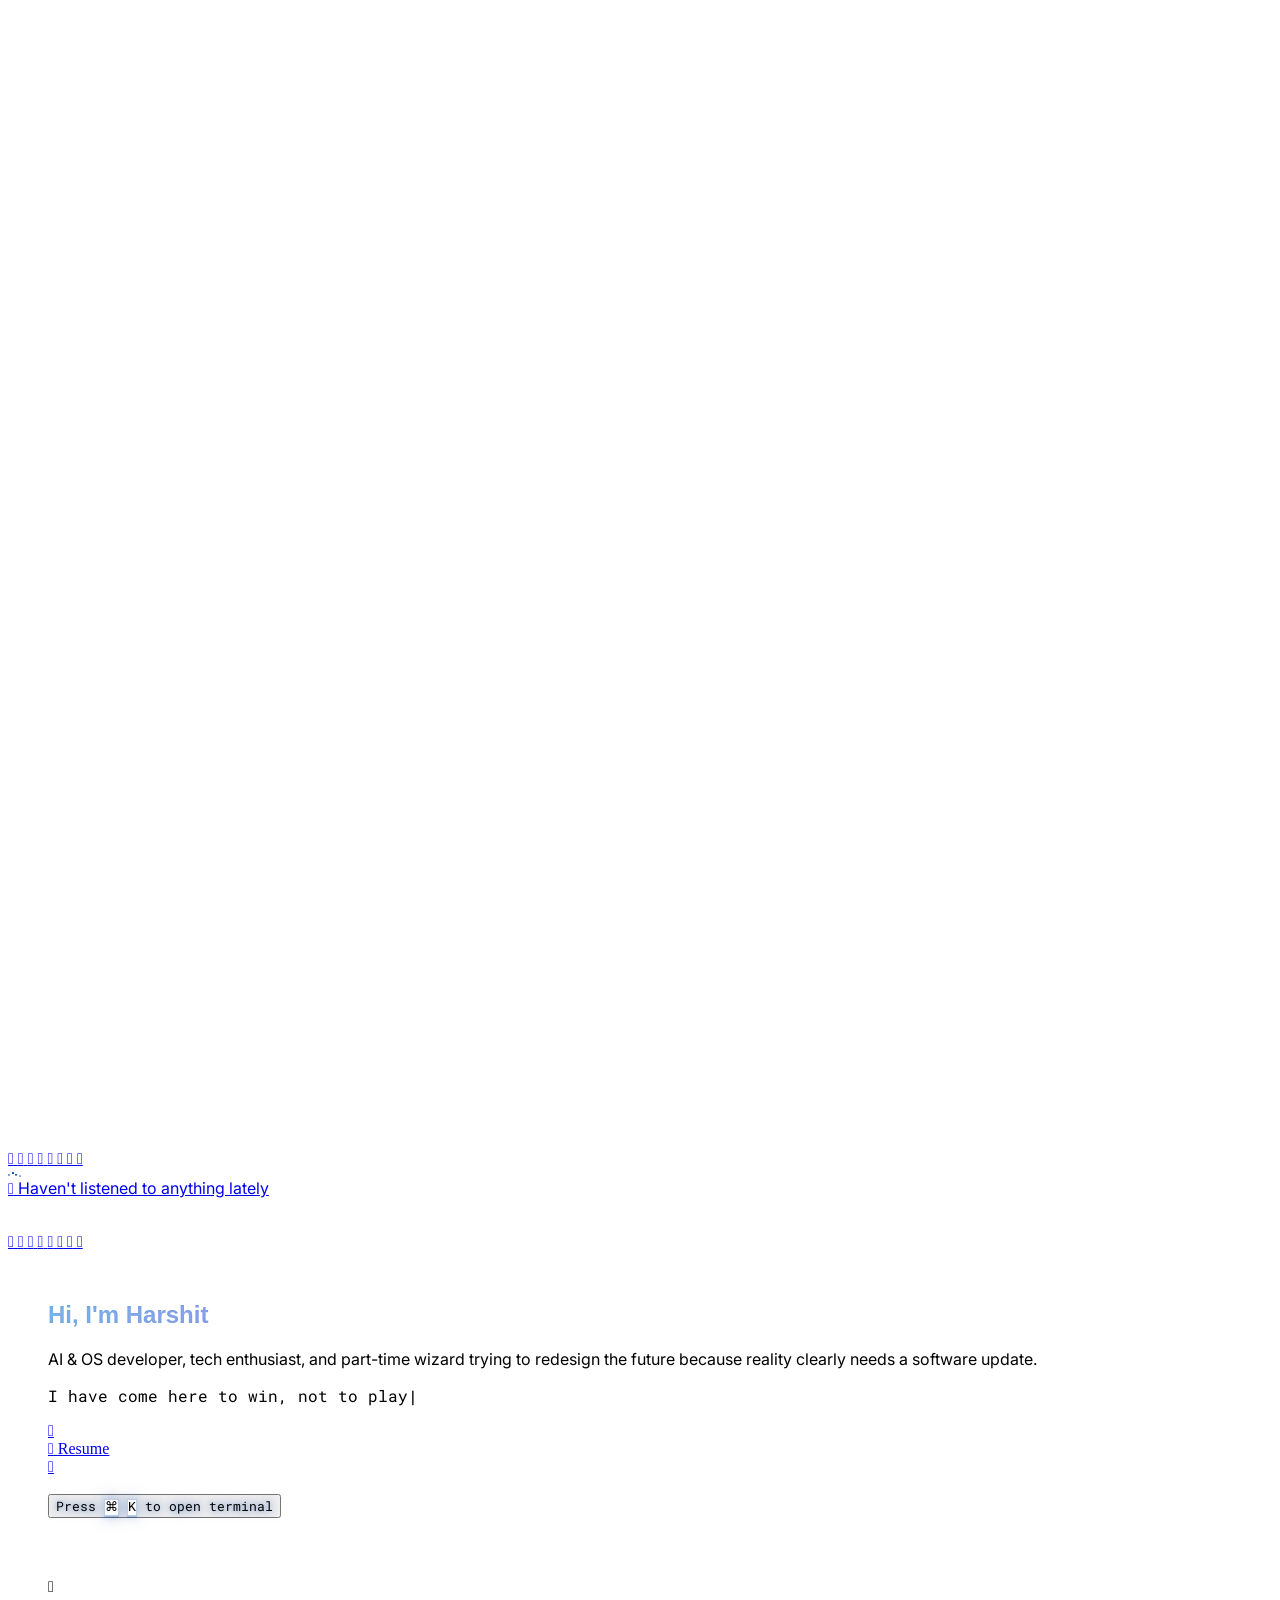
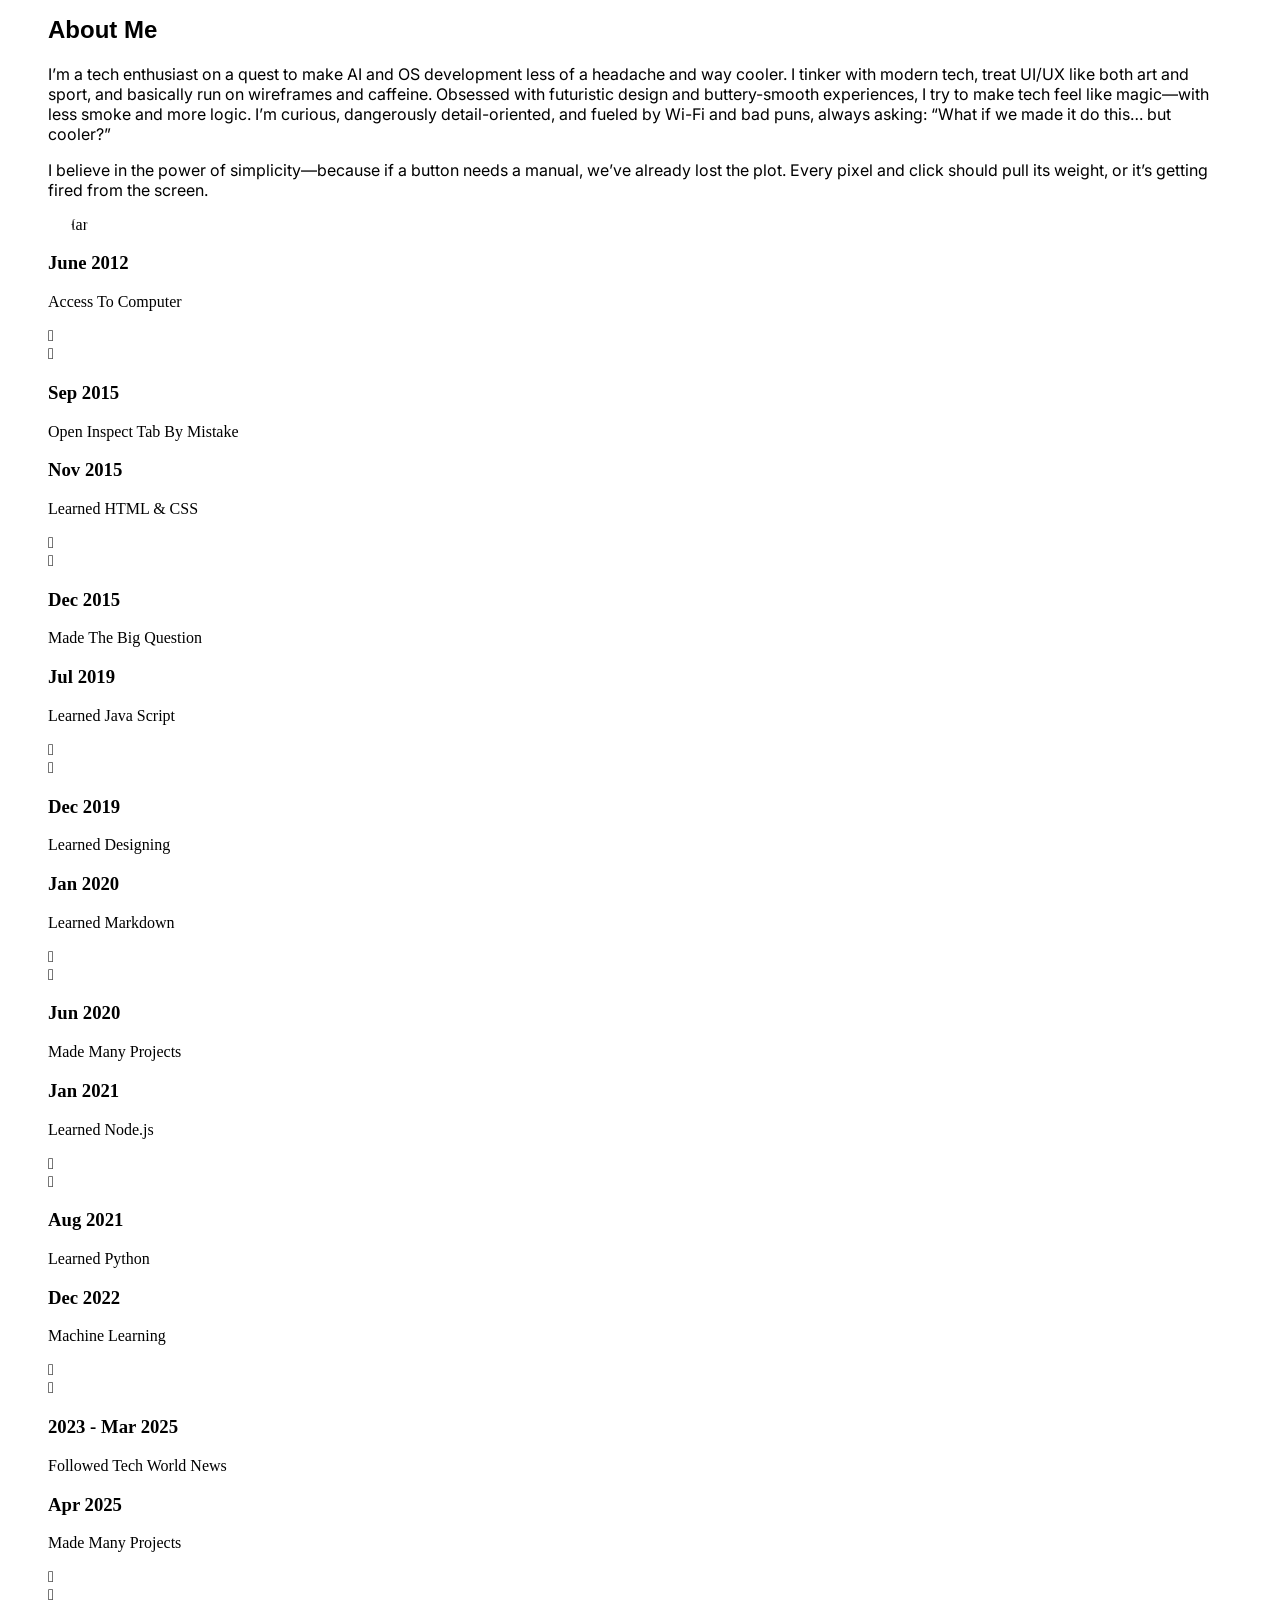
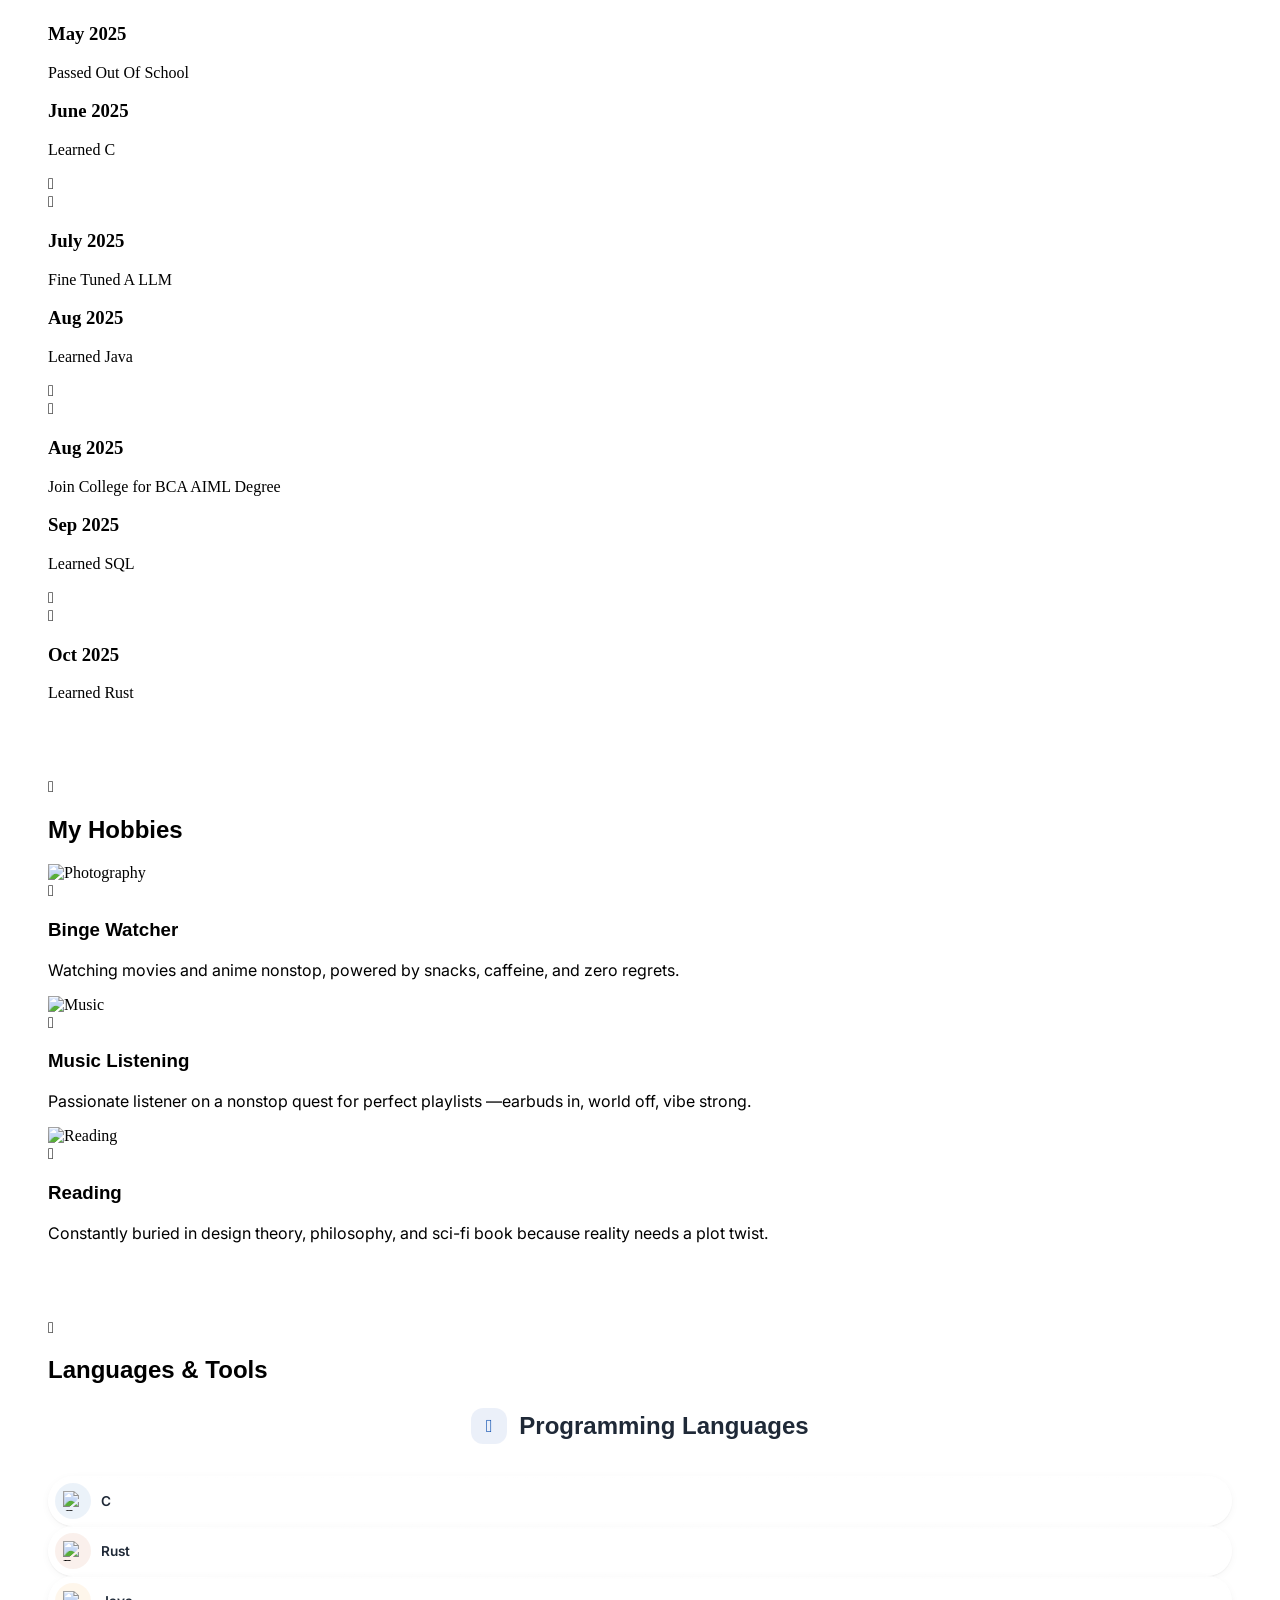
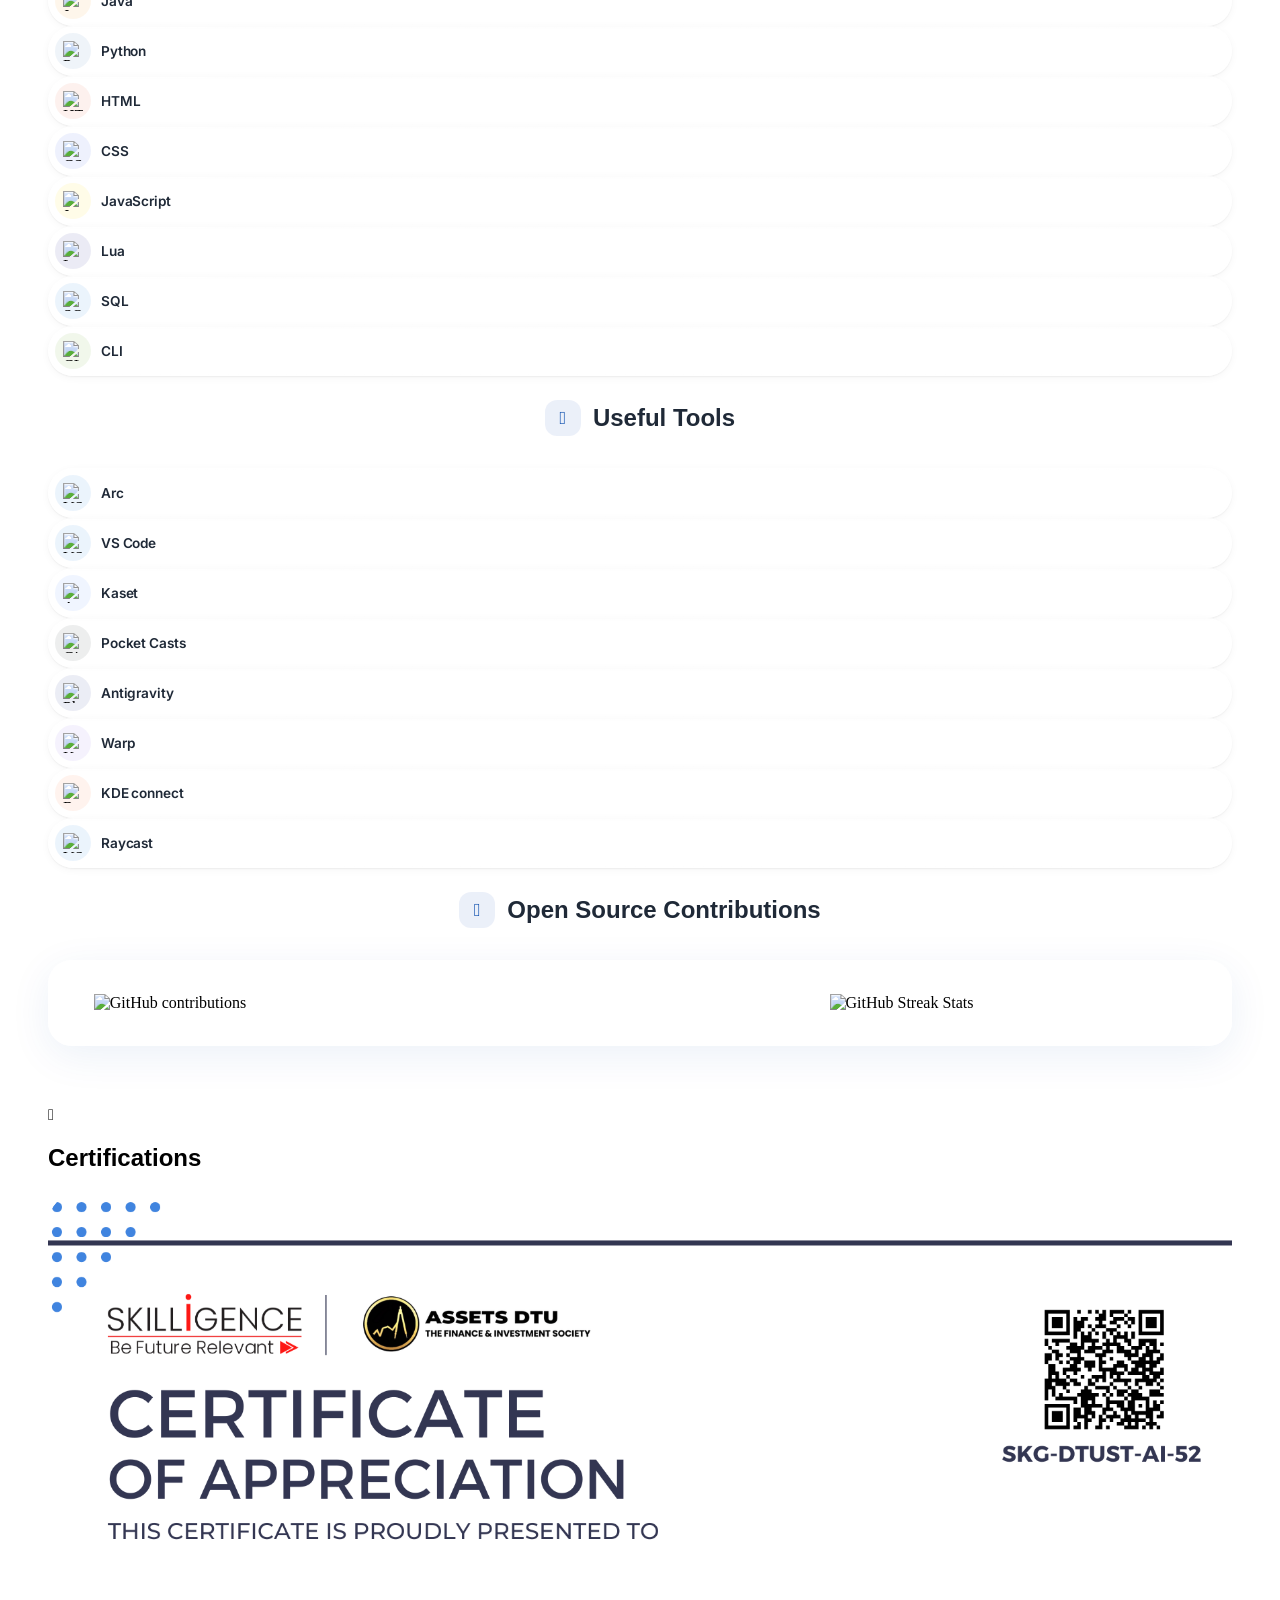
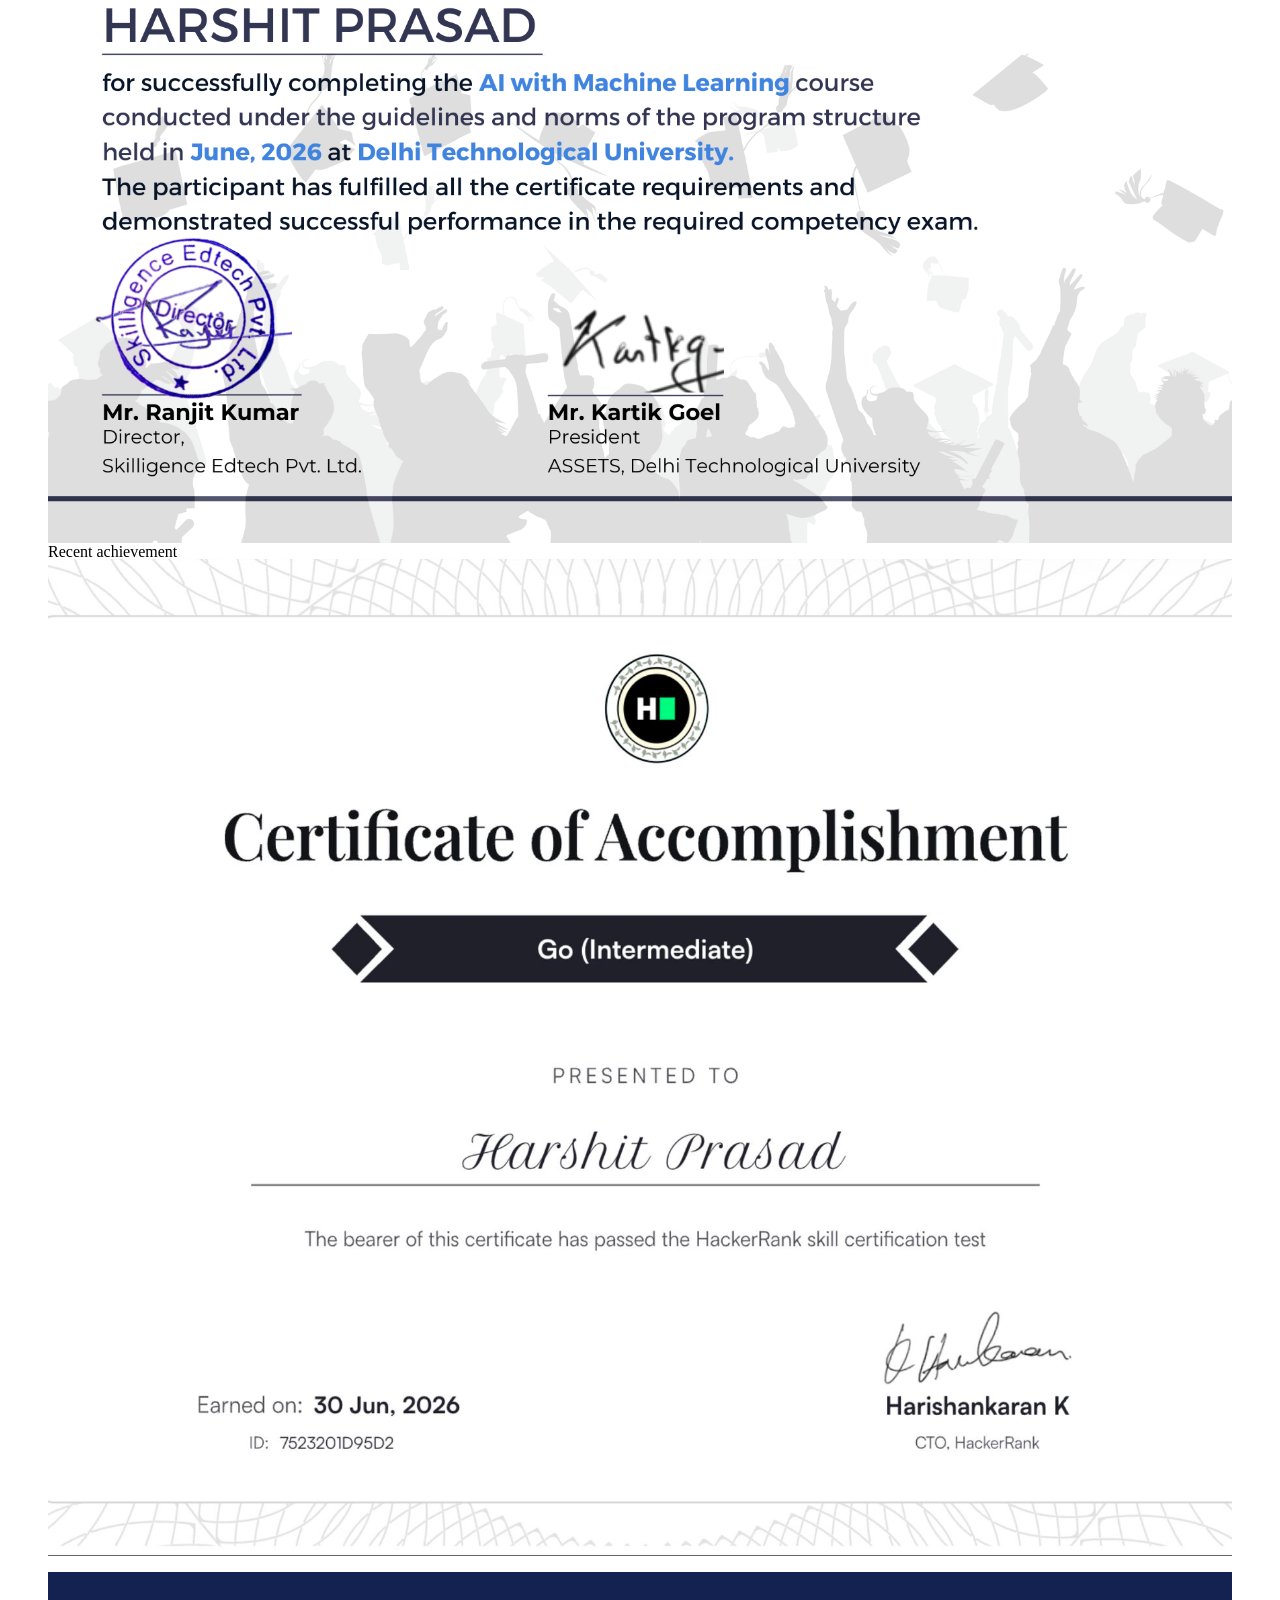
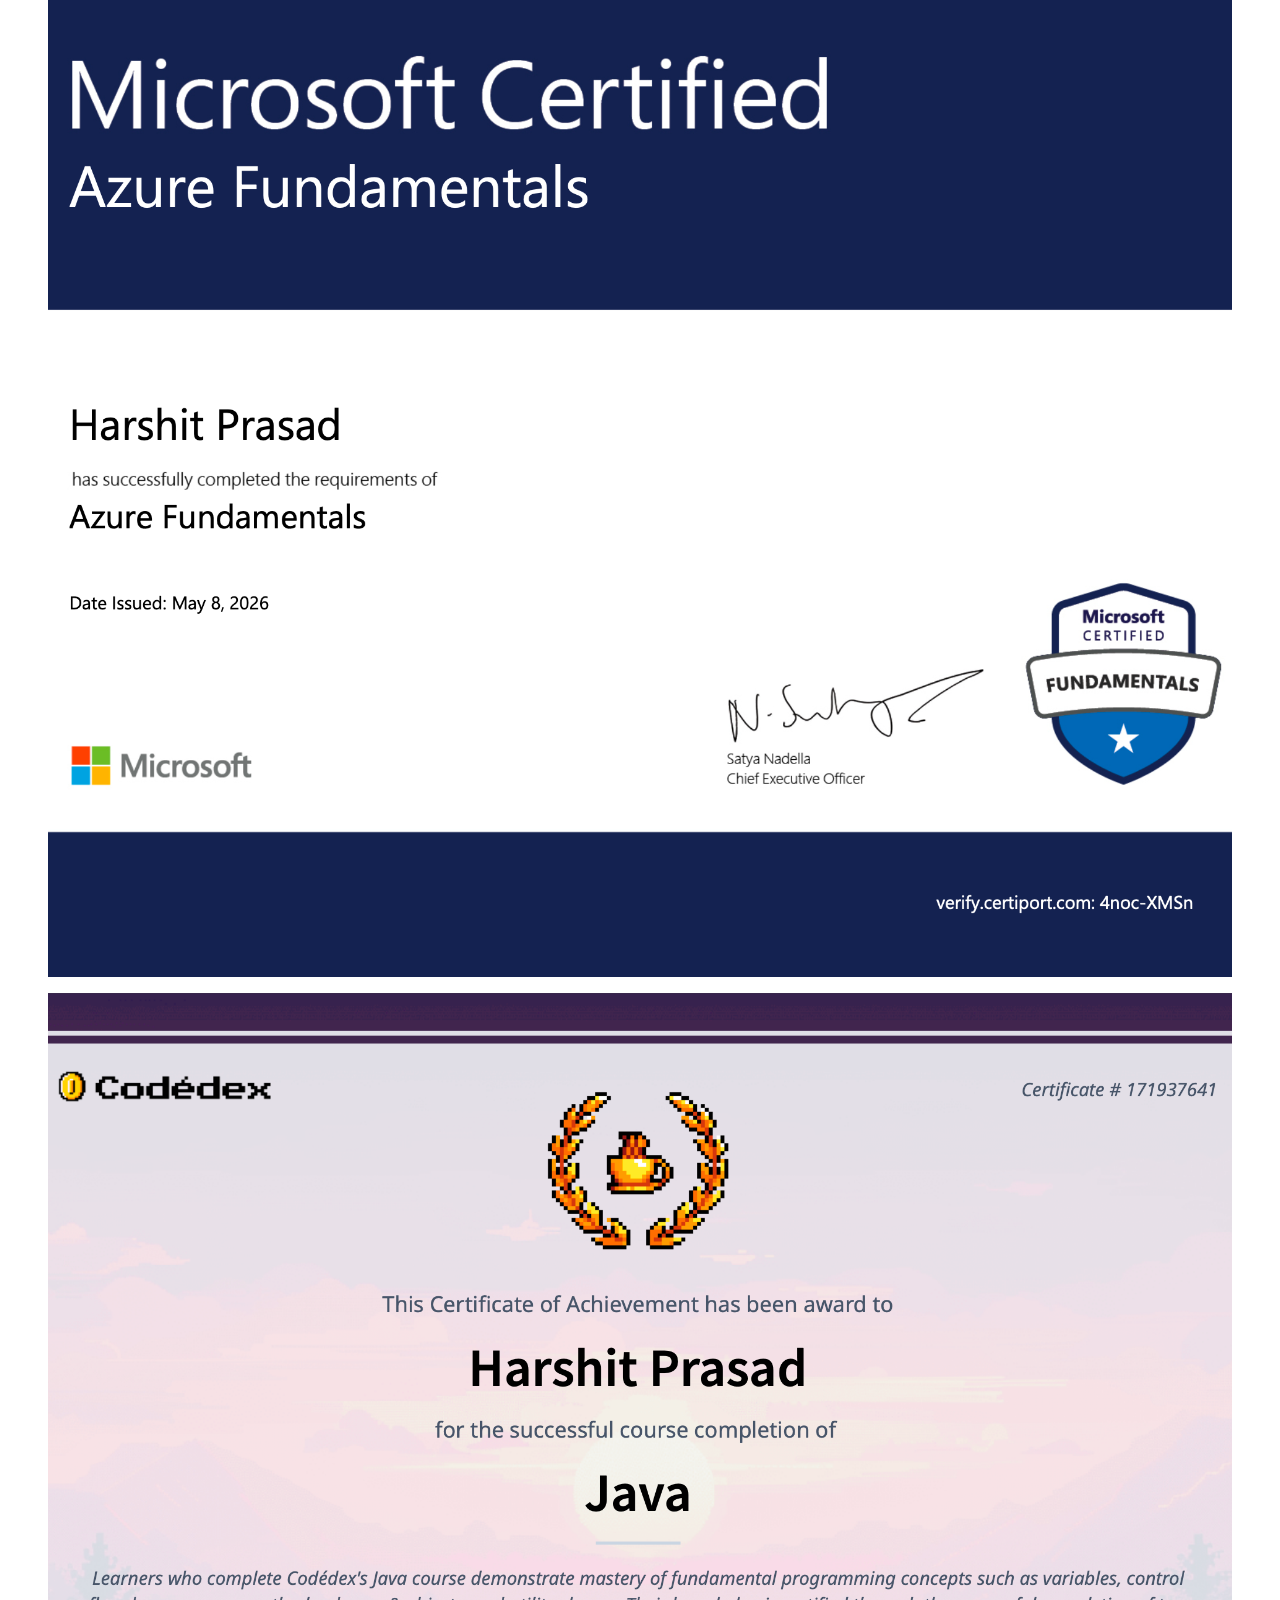
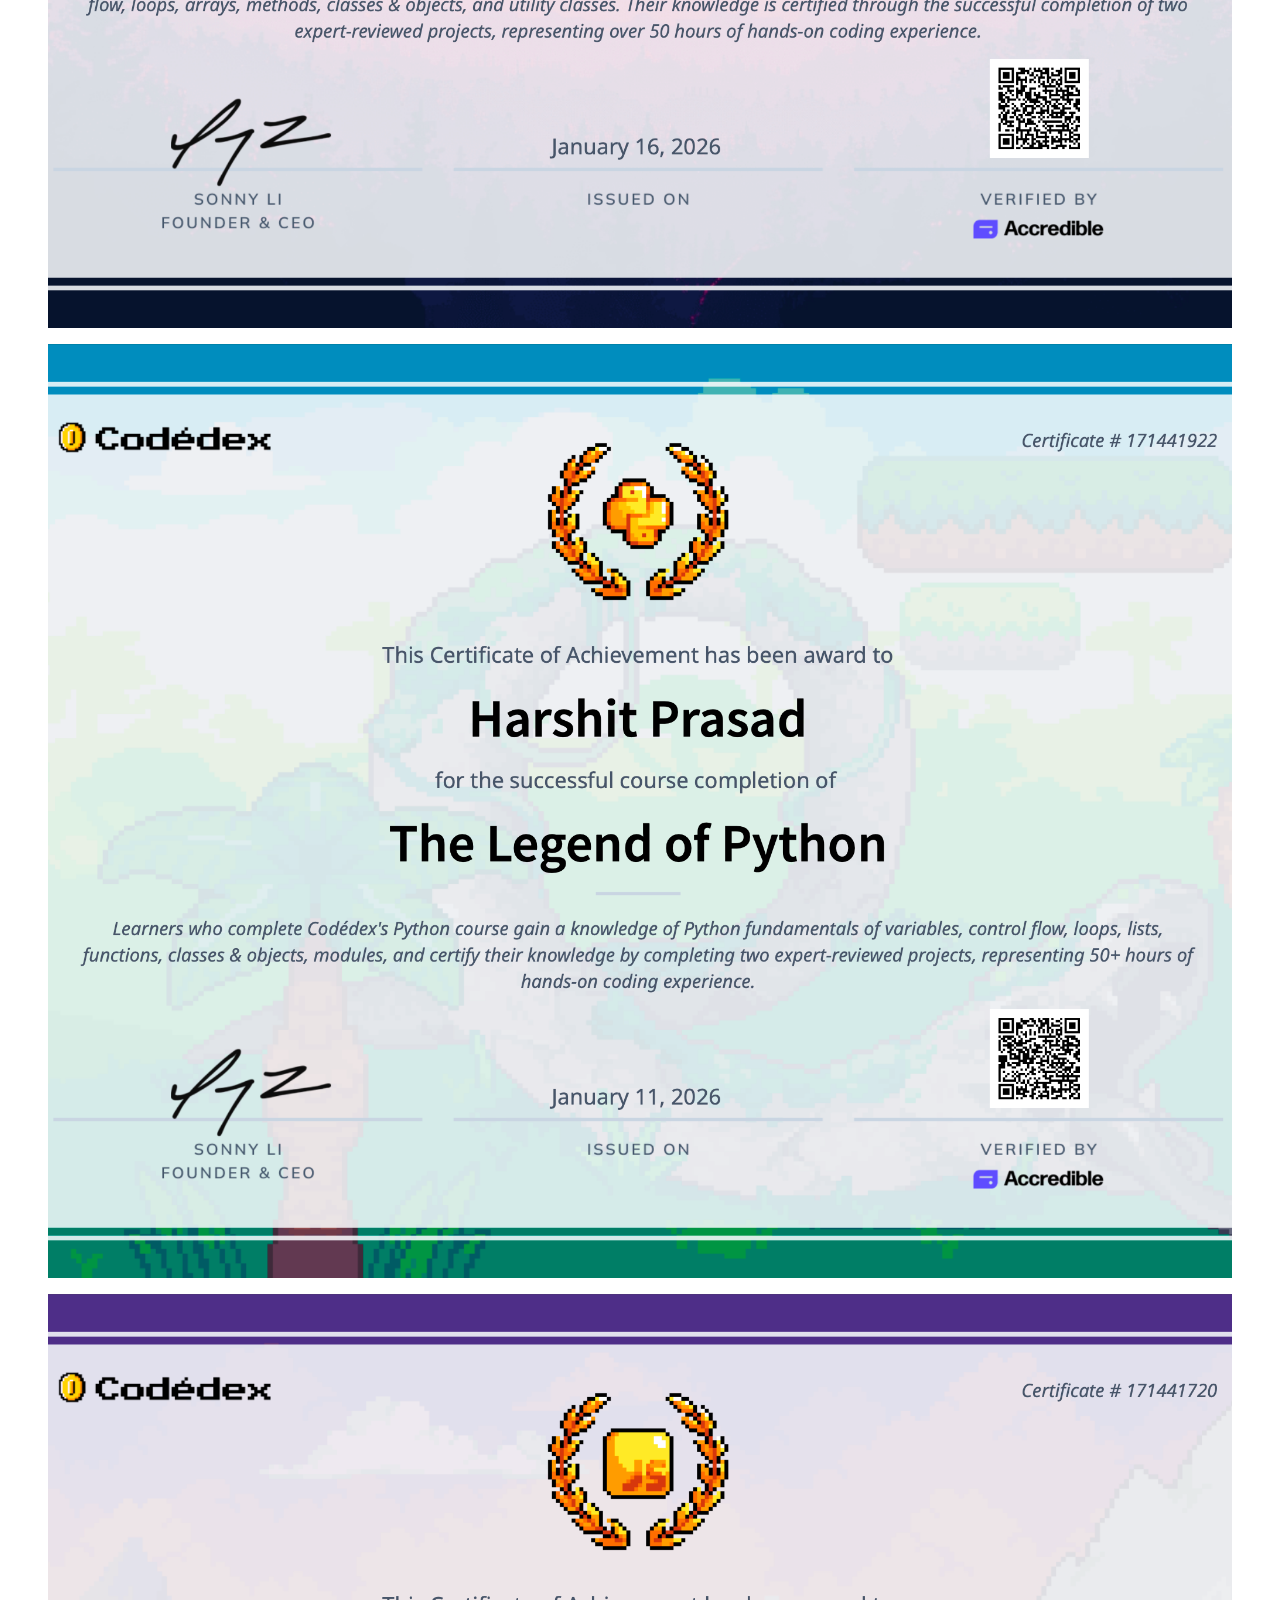
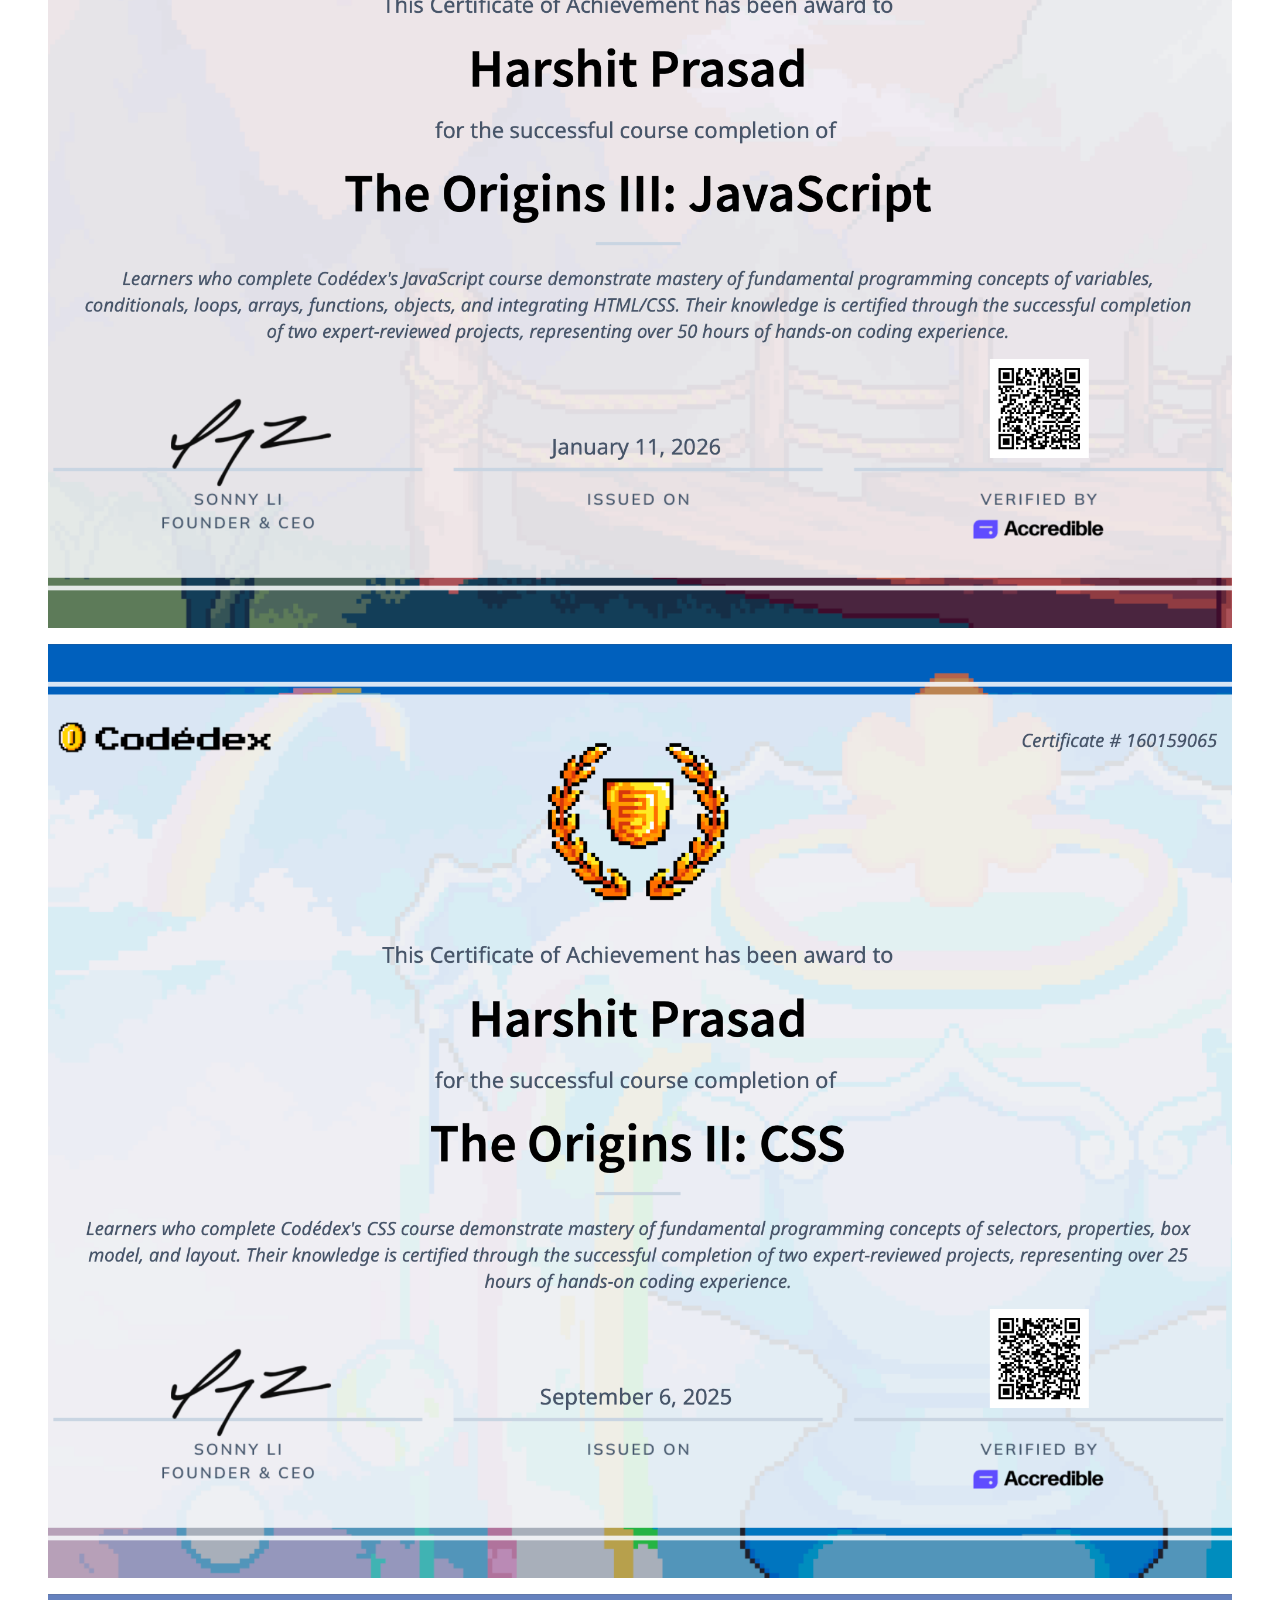
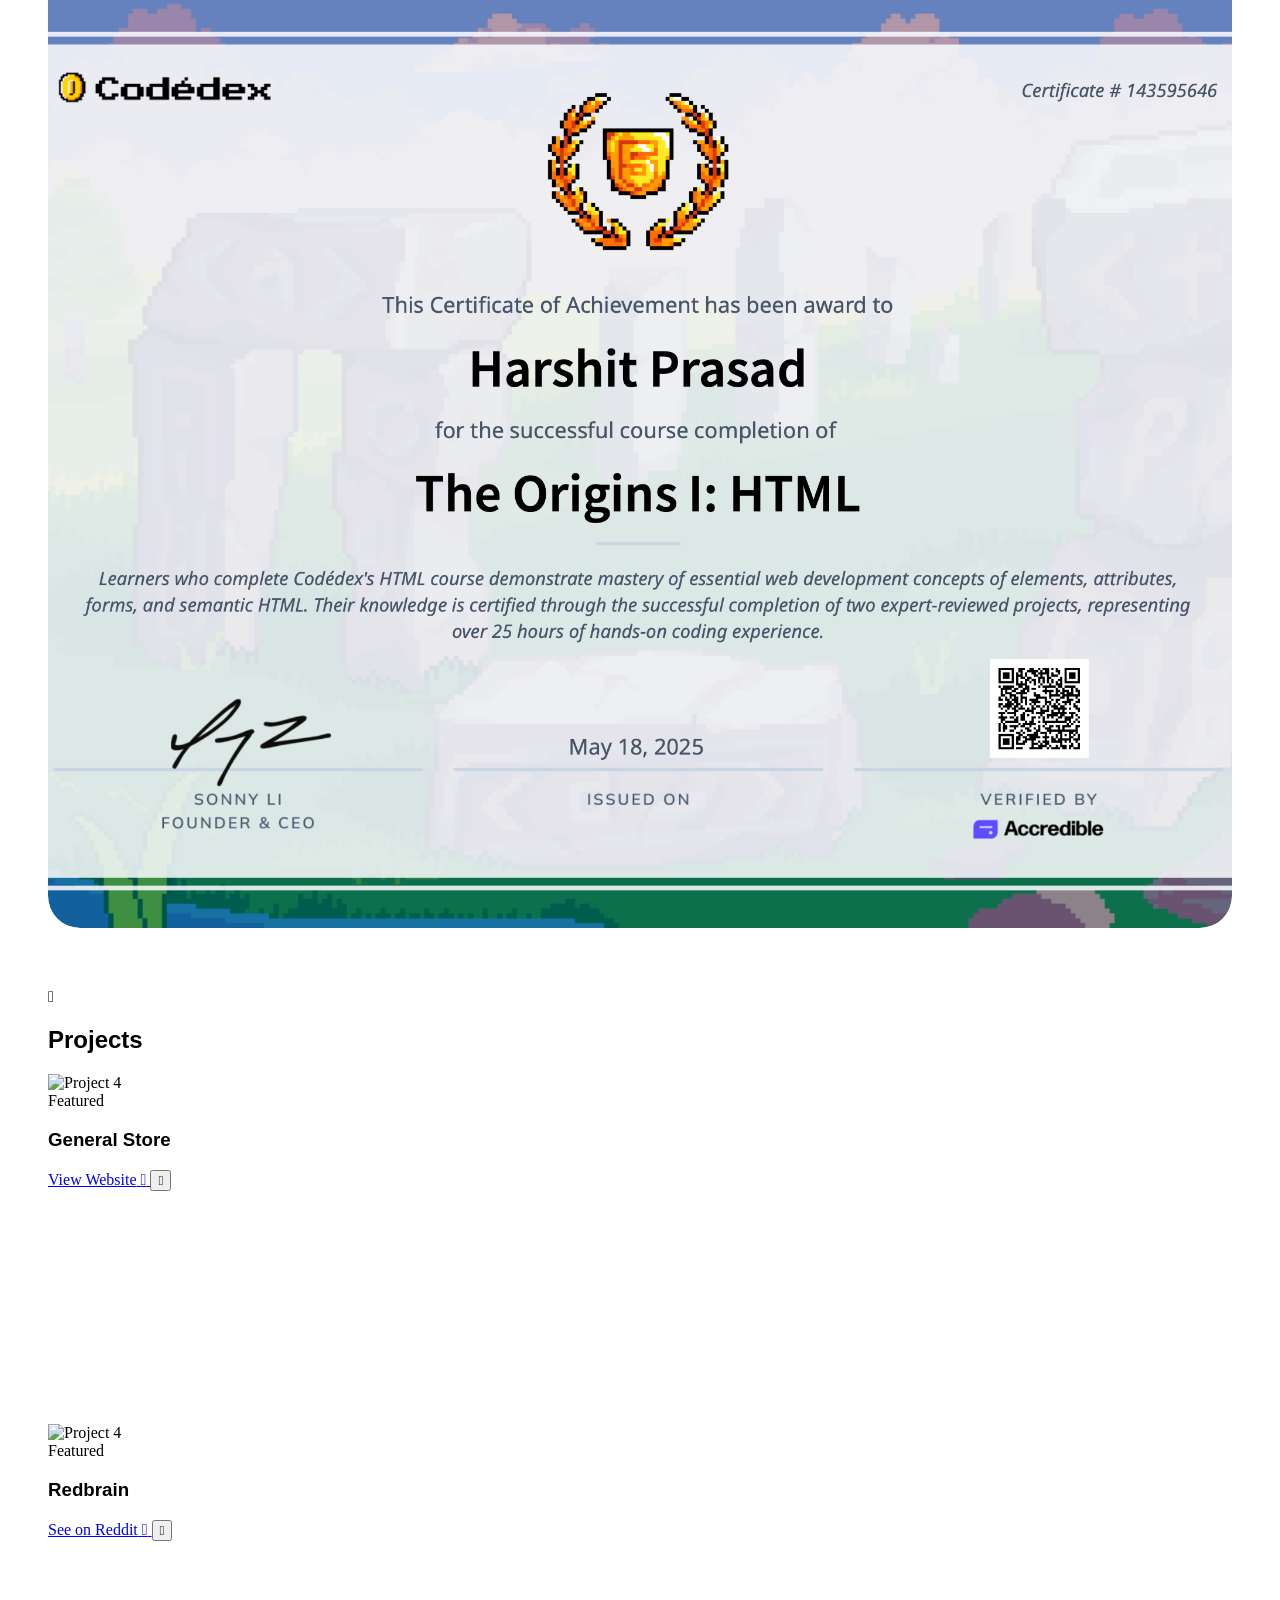
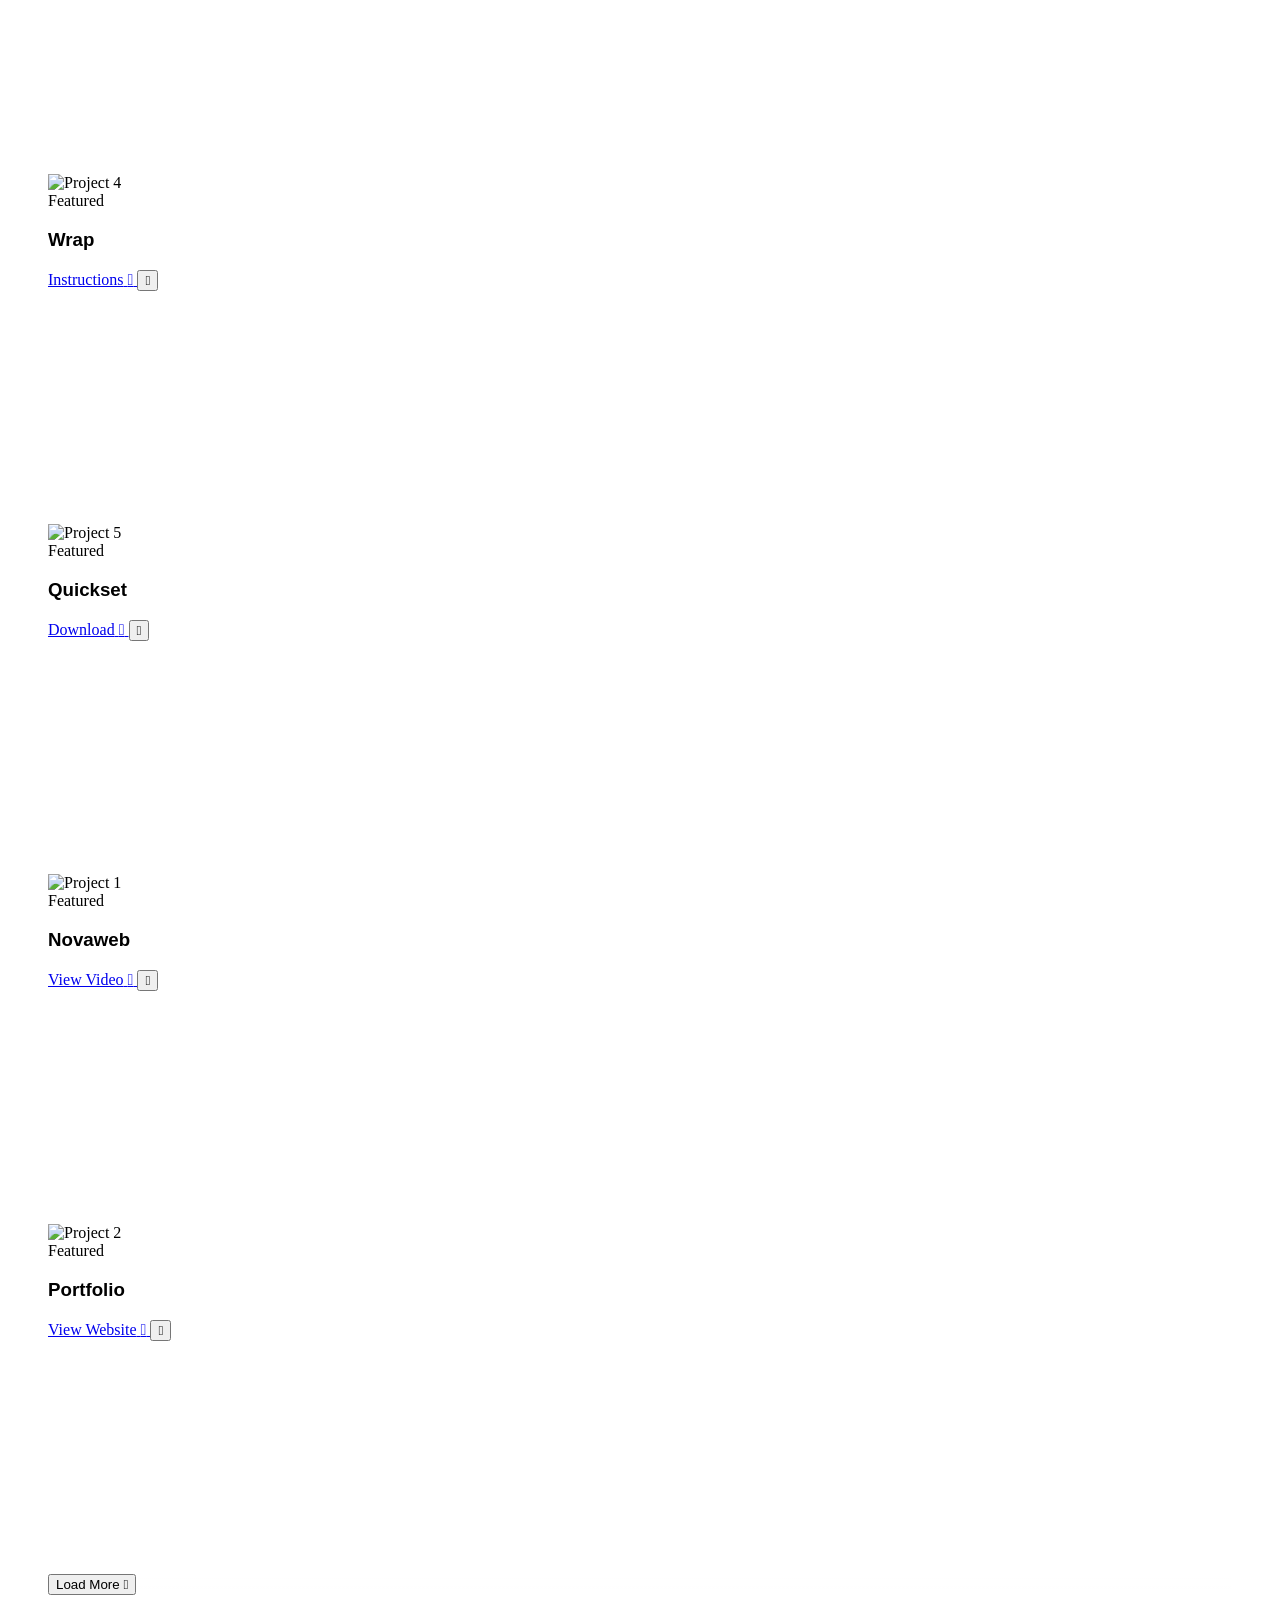
==== commit 7c7ee8eb: "Add files via upload" ====
--- a/index.html
+++ b/index.html
@@ -1506,6 +1506,74 @@
     pointer-events: none !important;
 }
 
+/* ═══════════════════════════════════════════ */
+/* ██  FOOTER WATERMARK — "HARSHIT"  ██ */
+/* ═══════════════════════════════════════════ */
+
+/*
+ * The text is filled with the SAME background image behind the page,
+ * positioned identically via background-attachment: fixed. A subtle
+ * darkening gradient overlay makes the letters just barely visible —
+ * like a ghost impression of the background itself. A CSS mask
+ * fades the text to transparent at the bottom for a soft dissolve.
+ */
+.footer-watermark {
+    position: relative;
+    overflow: hidden;
+}
+
+.footer-watermark::after {
+    content: "HARSHIT";
+    position: absolute;
+    bottom: 4%;
+    left: 50%;
+    transform: translateX(-50%);
+    width: 100%;
+    text-align: center;
+    font-family: "Helvetica Neue", Helvetica, Arial, sans-serif;
+    font-size: clamp(80px, 17vw, 280px);
+    font-weight: 900;
+    line-height: 1;
+    letter-spacing: -0.04em;
+    white-space: nowrap;
+    z-index: 1;
+    pointer-events: none;
+    user-select: none;
+    /* The site's actual background image, fixed so it aligns
+       perfectly with the page background behind the footer */
+    background:
+        /* Subtle darkening overlay so letters are just visible
+           against the identical background behind them */
+        linear-gradient(
+            to bottom,
+            rgba(0, 0, 0, 0.08) 0%,
+            rgba(0, 0, 0, 0.05) 50%,
+            rgba(0, 0, 0, 0.02) 100%
+        ),
+        url('https://99designs-blog.imgix.net/blog/wp-content/uploads/2018/12/Gradient_builder_2.jpg?auto=format&q=60&w=1815&h=1020.9375&fit=crop&crop=faces') no-repeat center center;
+    background-size: auto, cover;
+    background-attachment: fixed, fixed;
+    -webkit-background-clip: text;
+    background-clip: text;
+    -webkit-text-fill-color: transparent;
+    color: transparent;
+    /* Fade to transparent at the bottom */
+    -webkit-mask-image: linear-gradient(
+        to bottom,
+        black 0%,
+        black 45%,
+        transparent 85%
+    );
+    mask-image: linear-gradient(
+        to bottom,
+        black 0%,
+        black 45%,
+        transparent 85%
+    );
+}
+
+
+
 </style>
 <script>
   if ('serviceWorker' in navigator) {
@@ -3771,16 +3839,14 @@
 </div>
 </section>
 </main>
-<footer class="bg-gray-900 text-white py-8 mt-8 relative overflow-hidden">
-<!-- Dark Cloud/Smoke confined inside the footer -->
-<div class="absolute inset-0 pointer-events-none z-0" style="background: radial-gradient(ellipse at bottom, rgba(255,60,0,0.15) 0%, transparent 70%);"></div>
-<div class="absolute inset-0 hell-smoke hell-smoke-1 opacity-30 pointer-events-none z-0"></div>
+
+<footer class="footer-watermark text-gray-700 py-12 md:py-32 mt-8 relative overflow-hidden">
+<!-- Footer content sits above both the watermark and the fade mask -->
 <div class="max-w-7xl mx-auto px-4 relative z-10">
 <div class="flex flex-col justify-center items-center">
-<p class="font-inter text-sm text-gray-400 font-bold">Created with ❤️ by Harshit</p>
-<p class="font-inter text-xs text-gray-500 mt-2">Last updated: 26 July 2026</p>
-</div>
-</div>
+</div>
+</div>
+<!-- The "HARSHIT" watermark is rendered via the CSS ::after pseudo-element on .footer-watermark -->
 </footer>
 
 <!-- ═══════════════════════════════════════════ -->
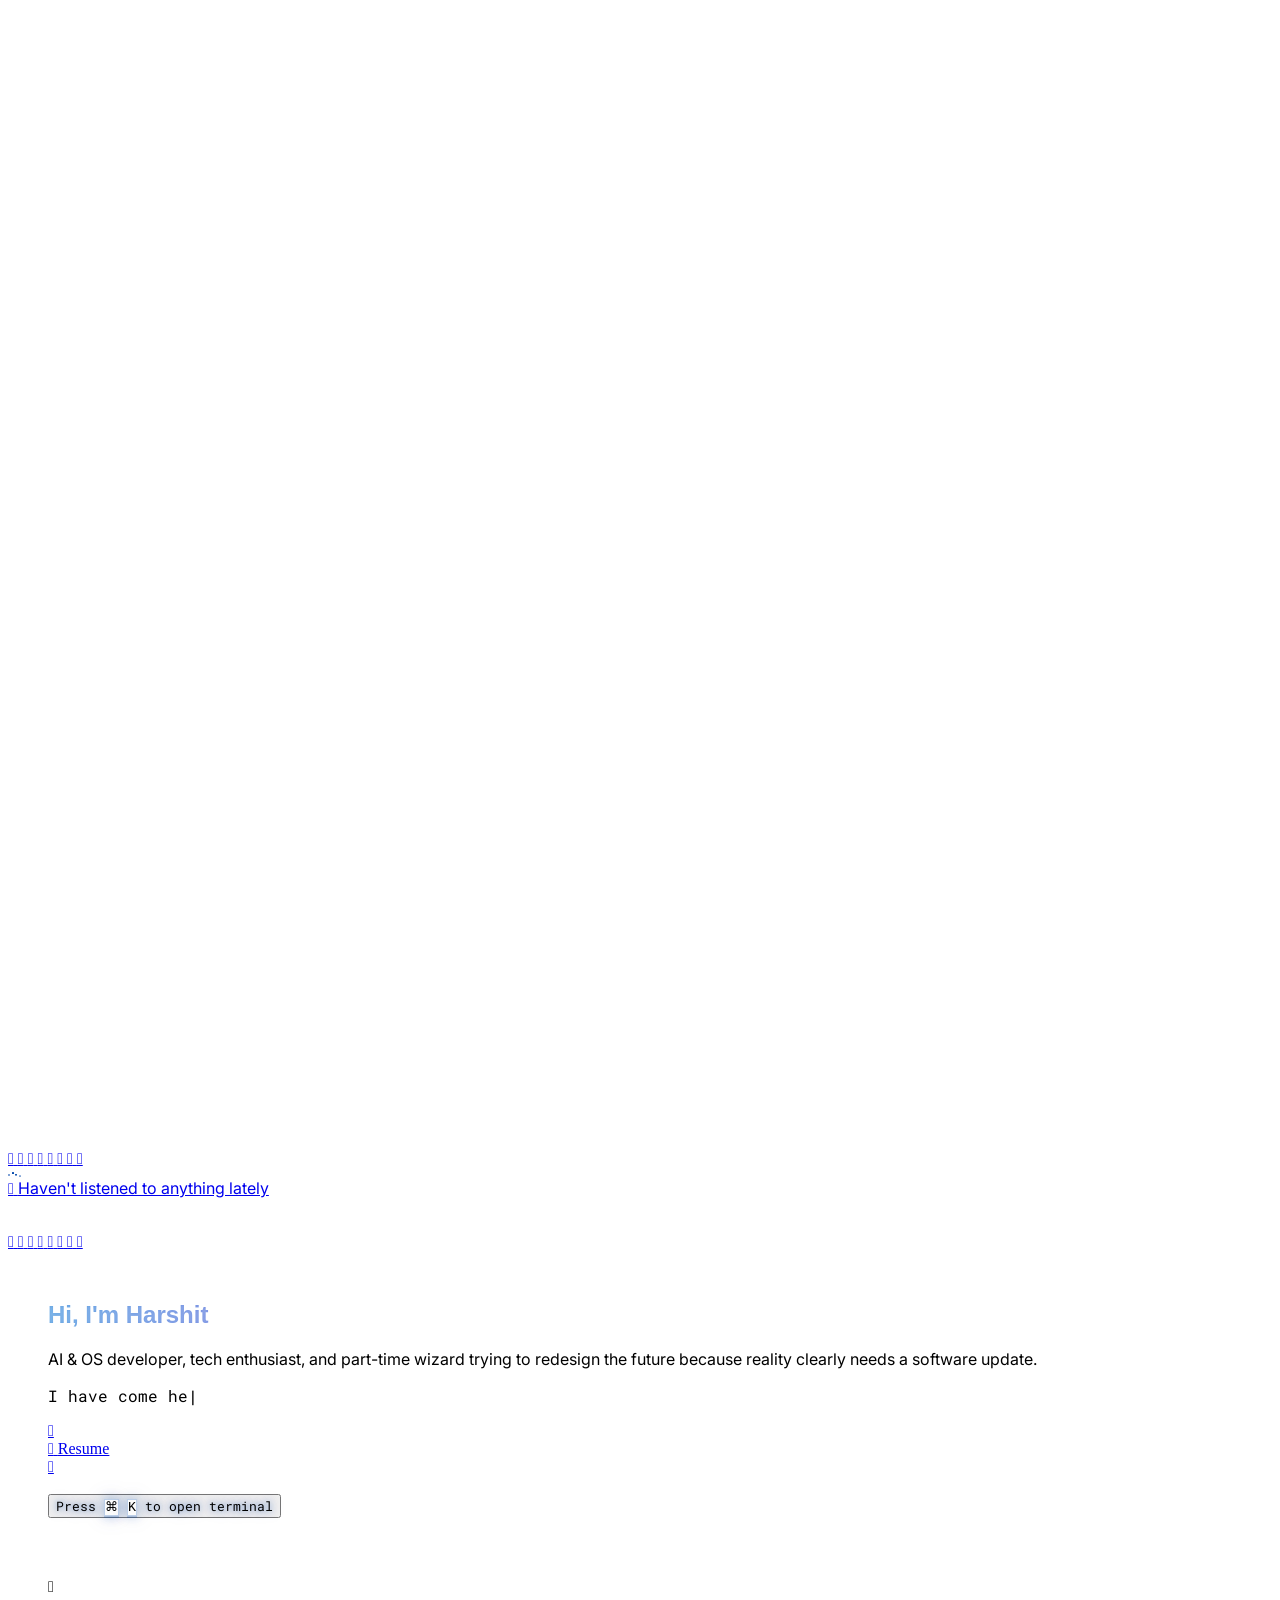
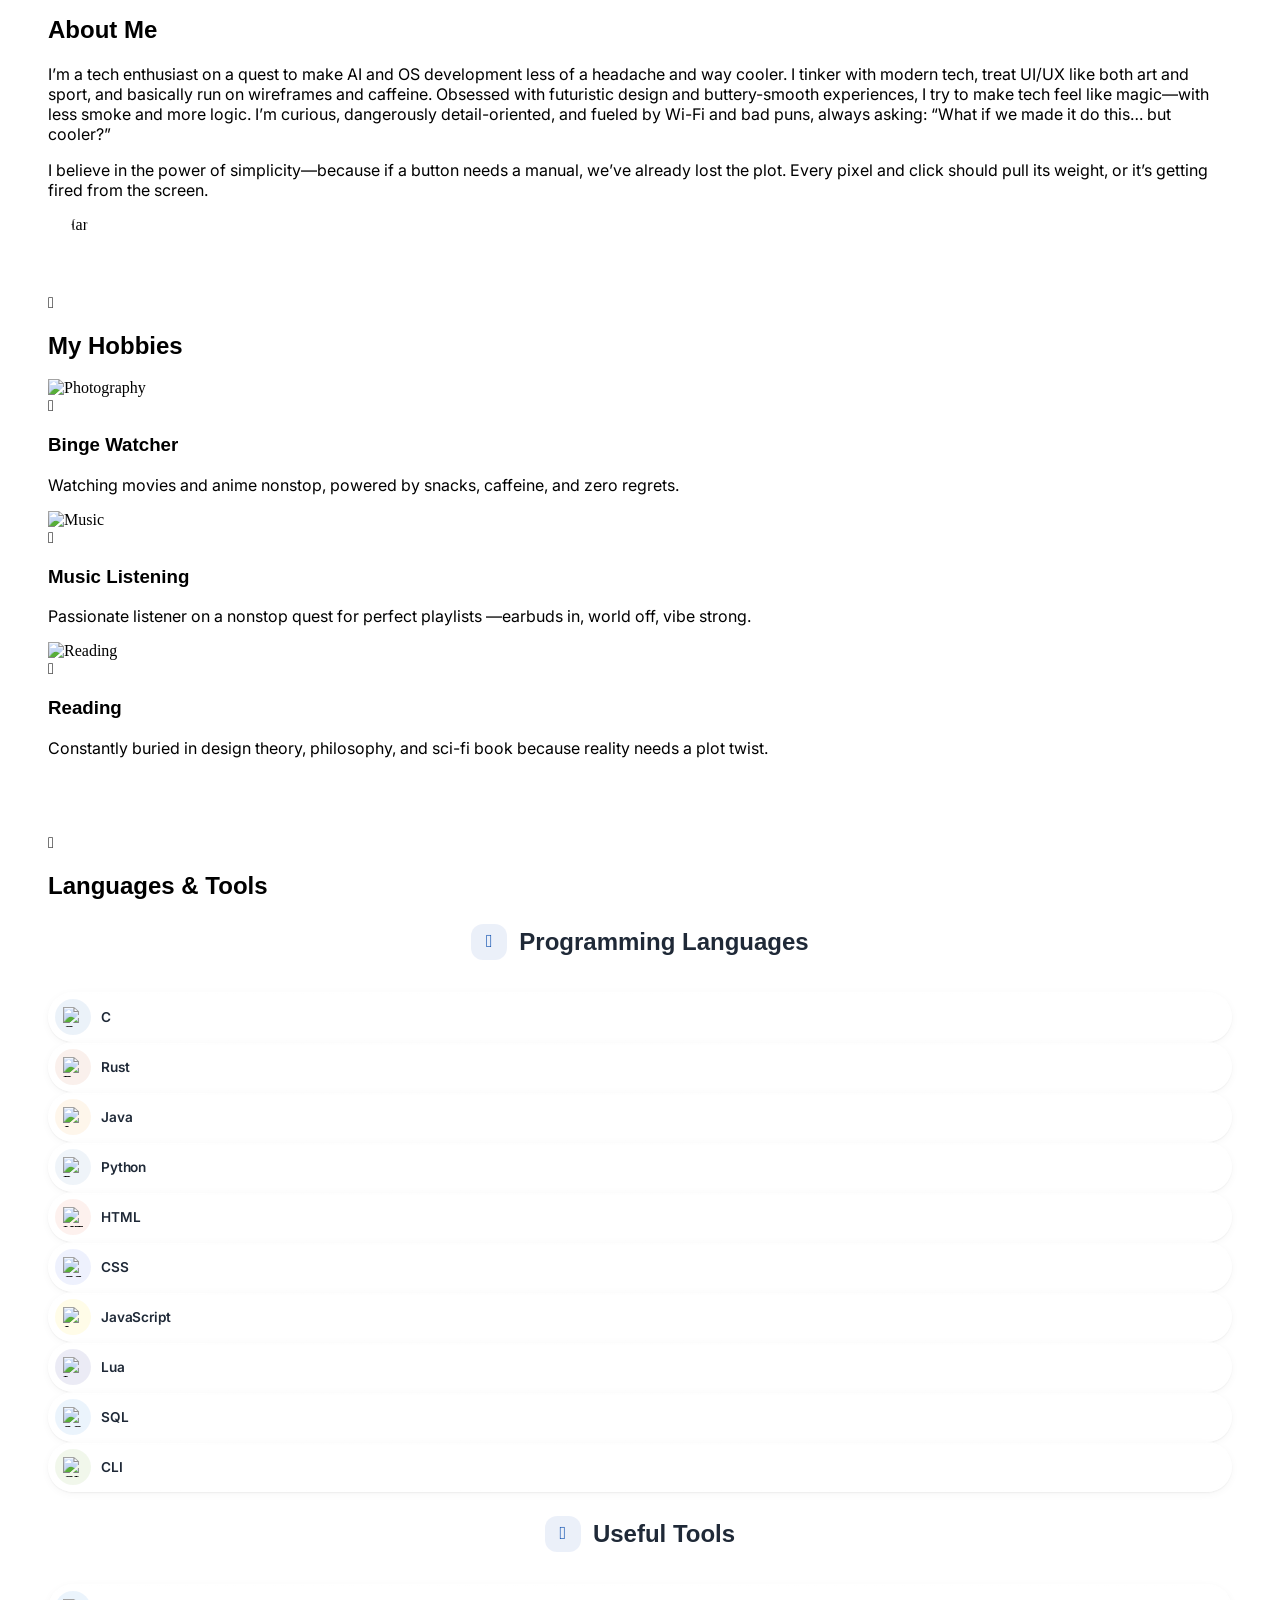
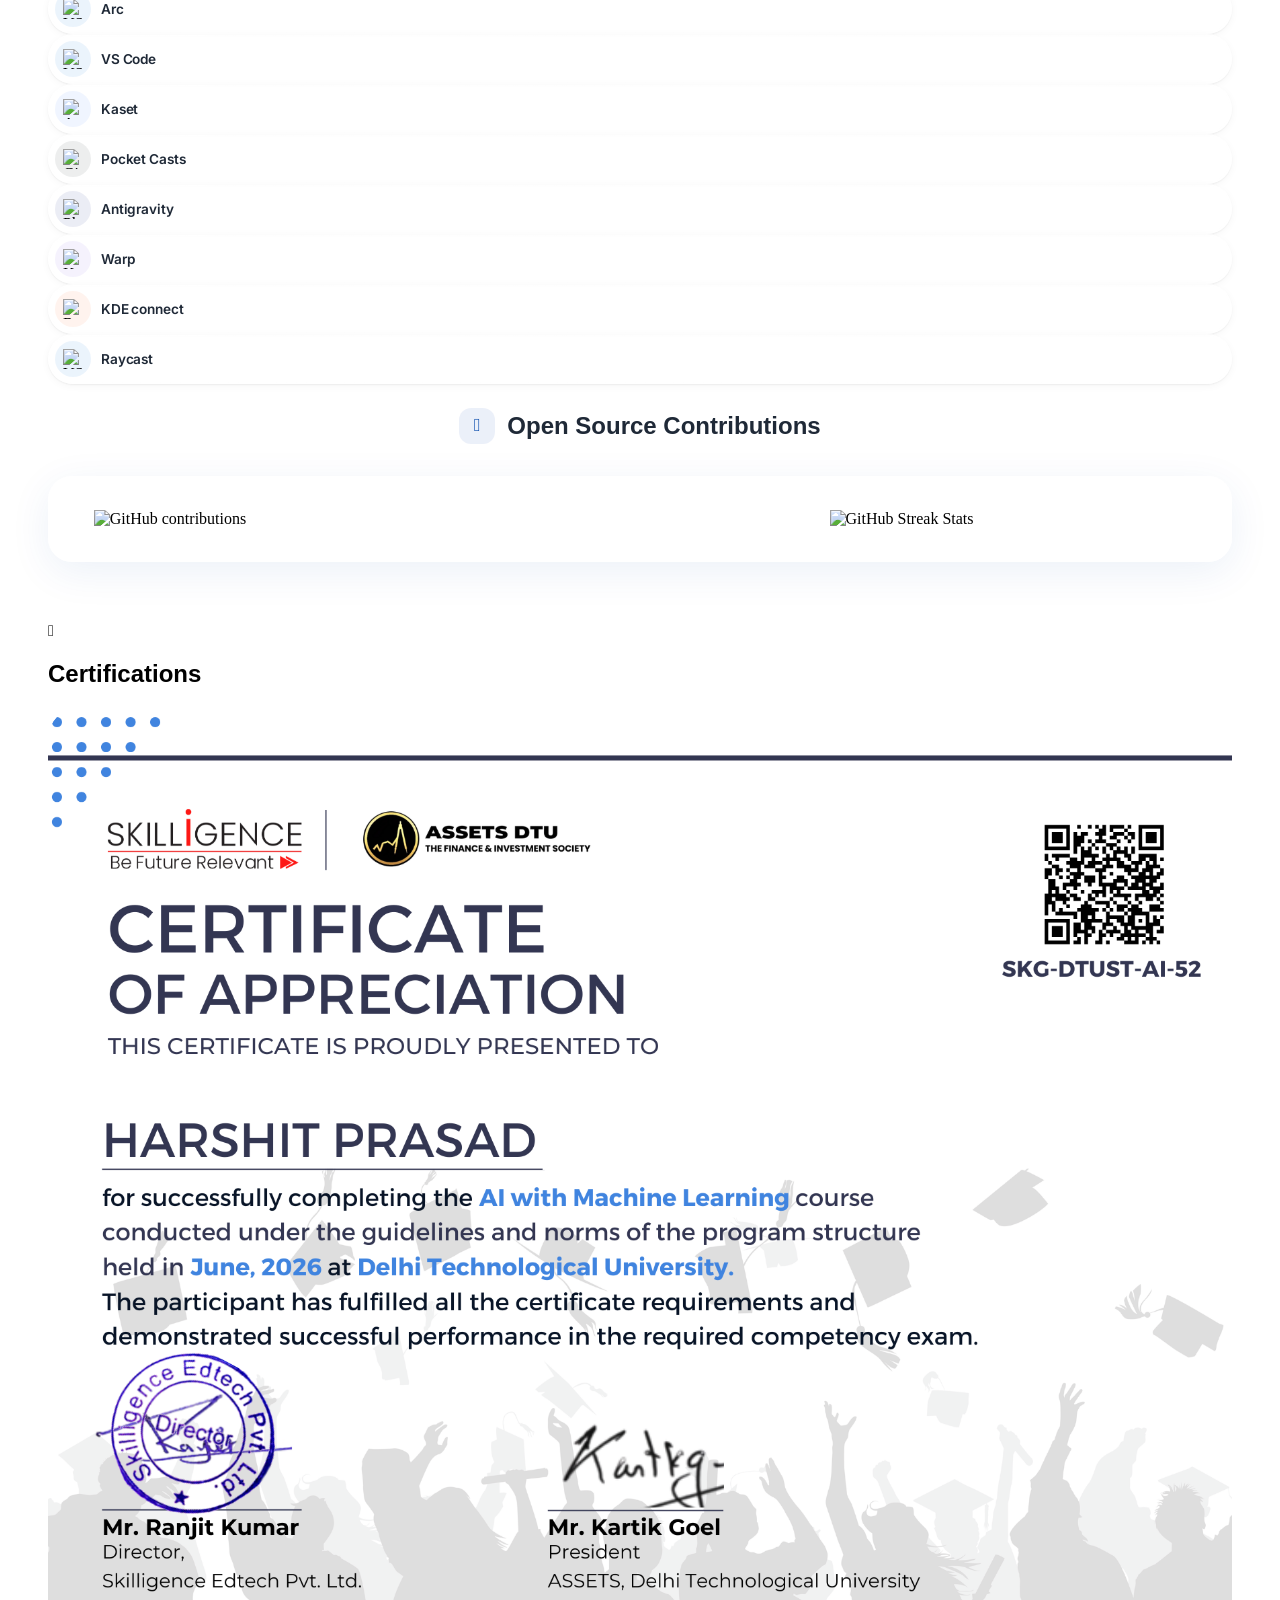
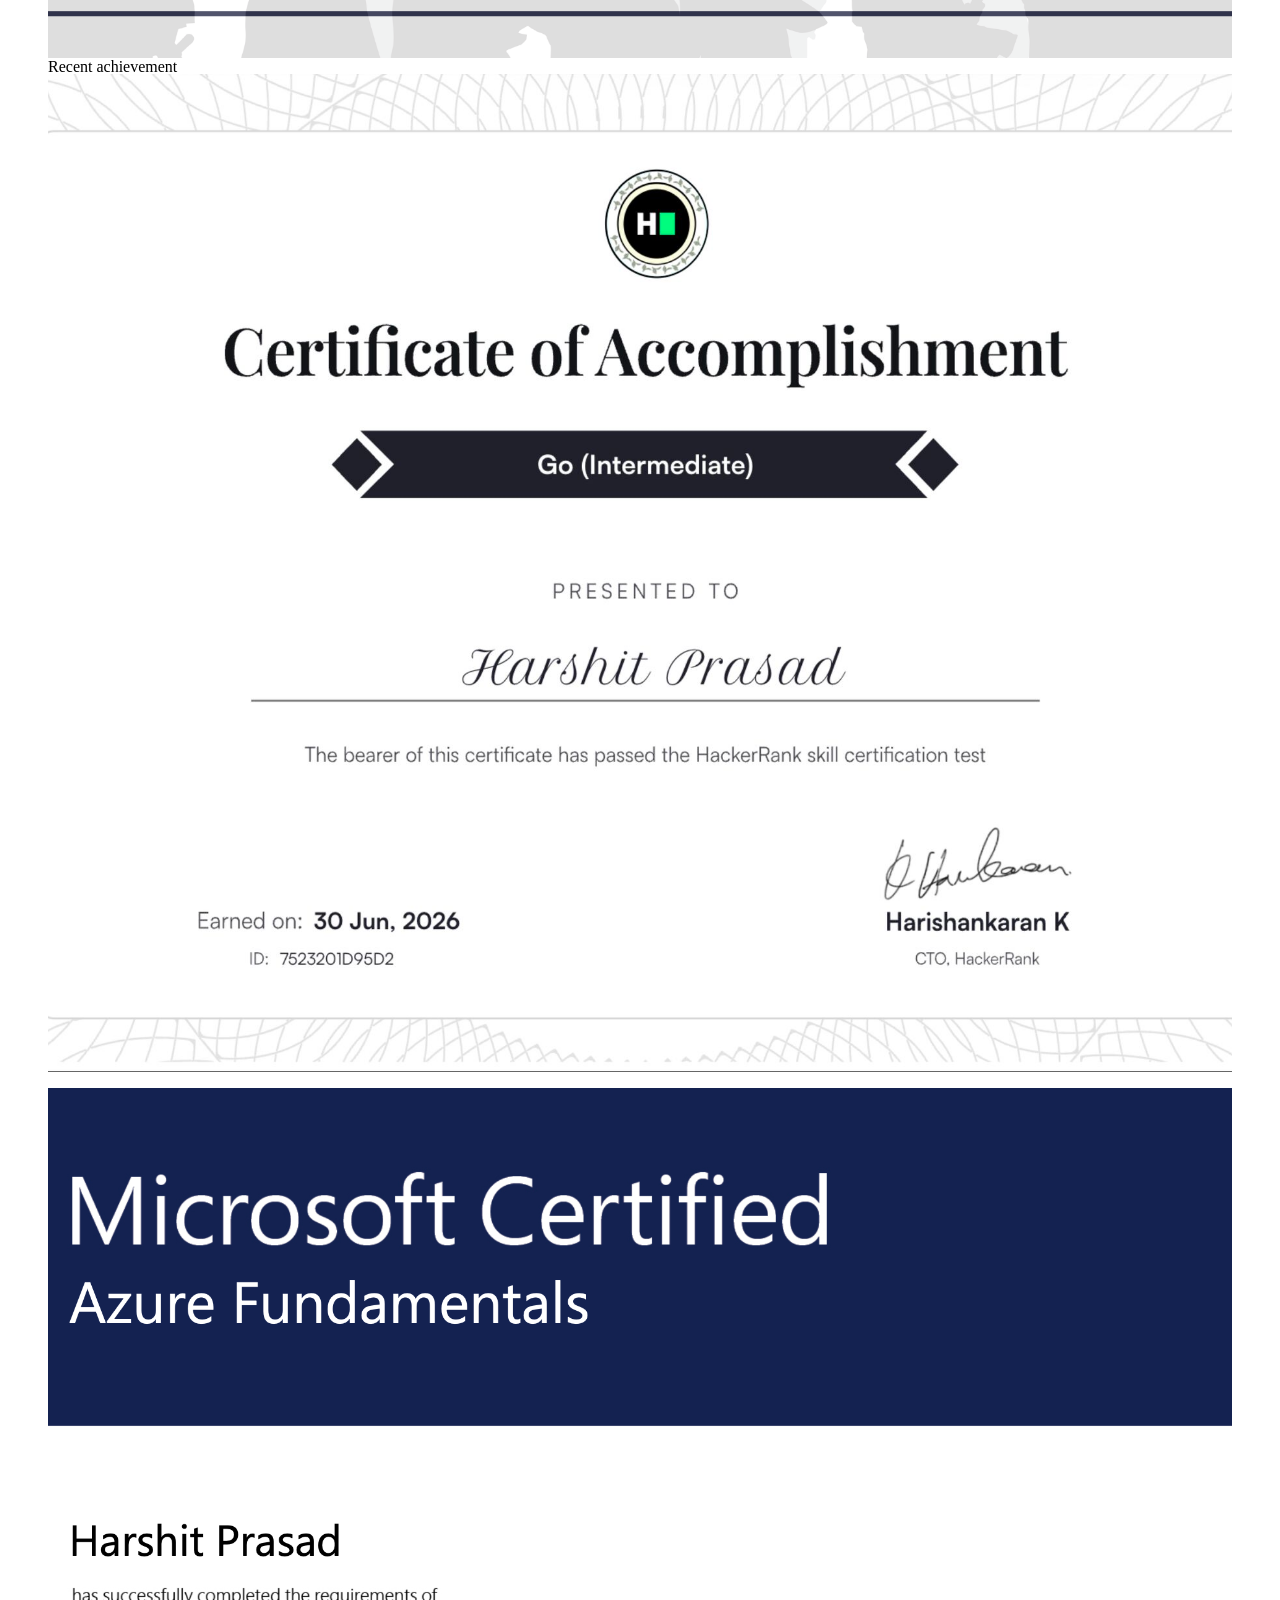
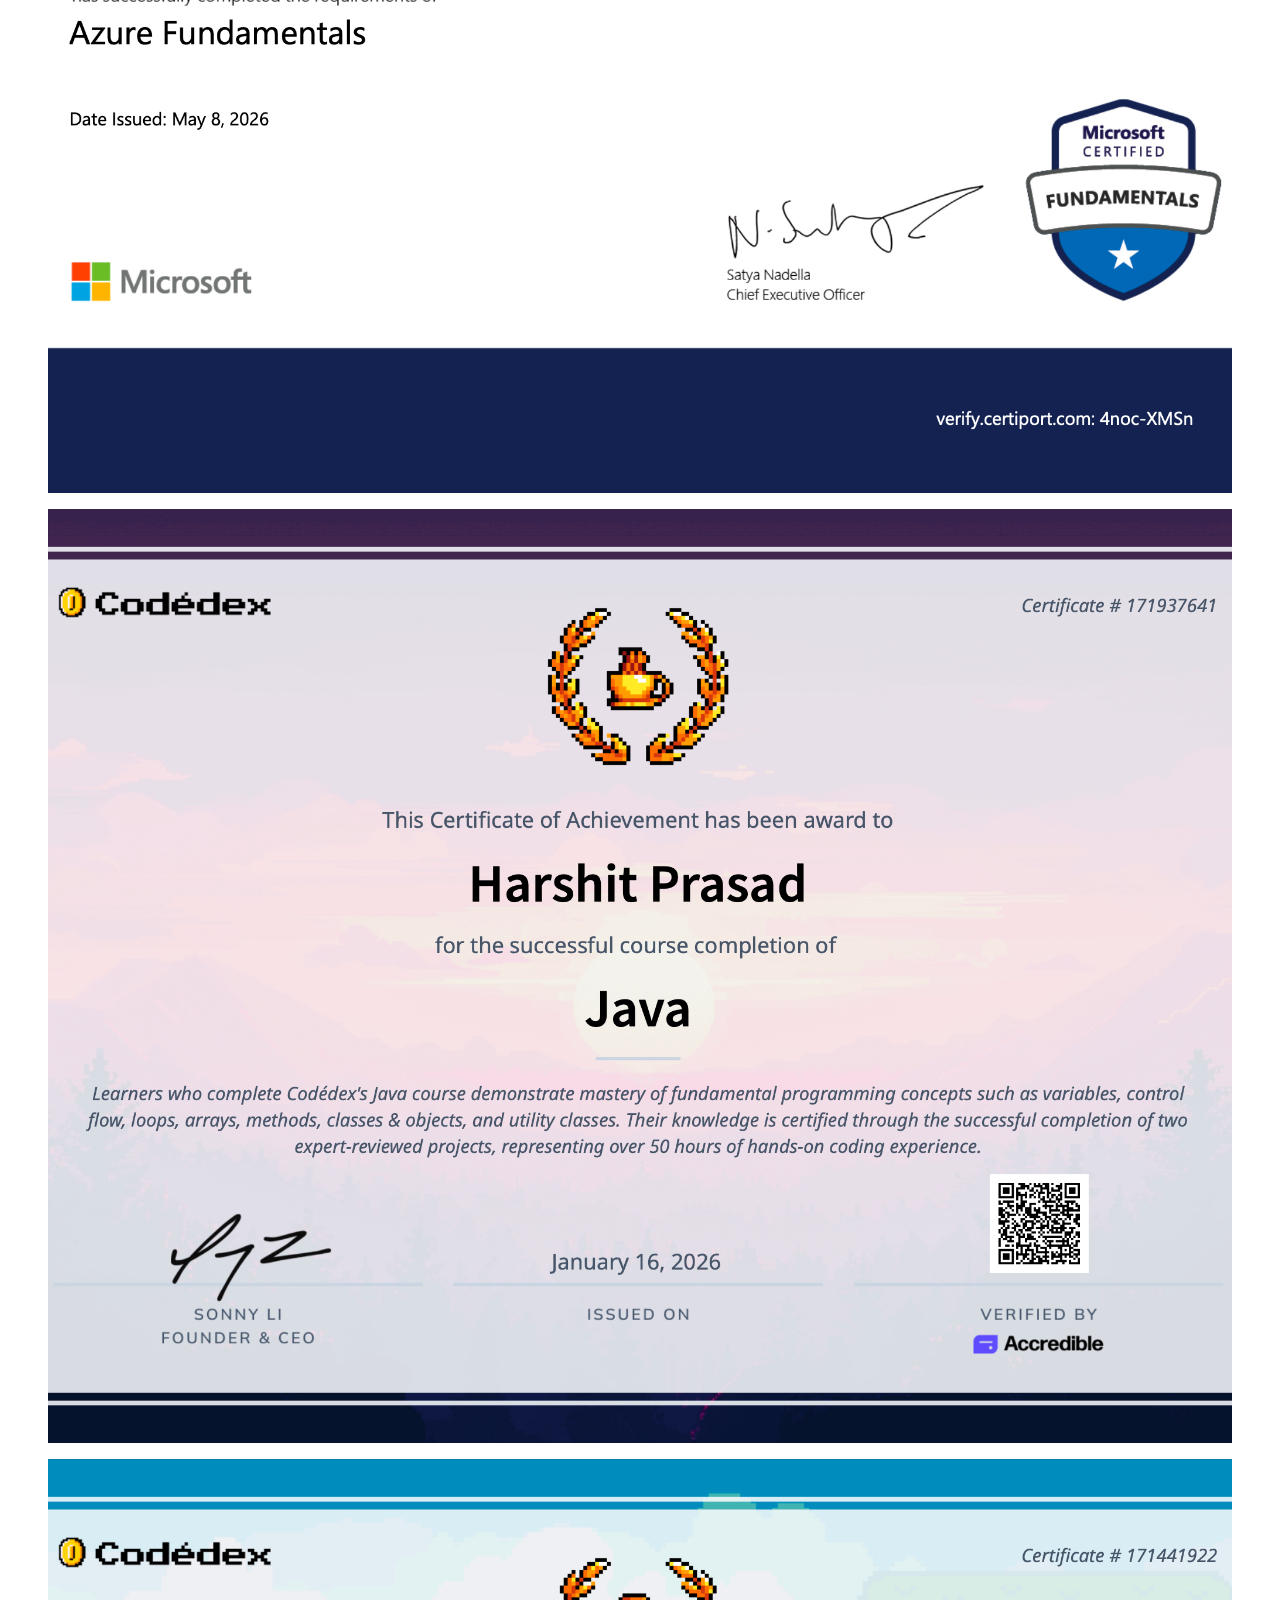
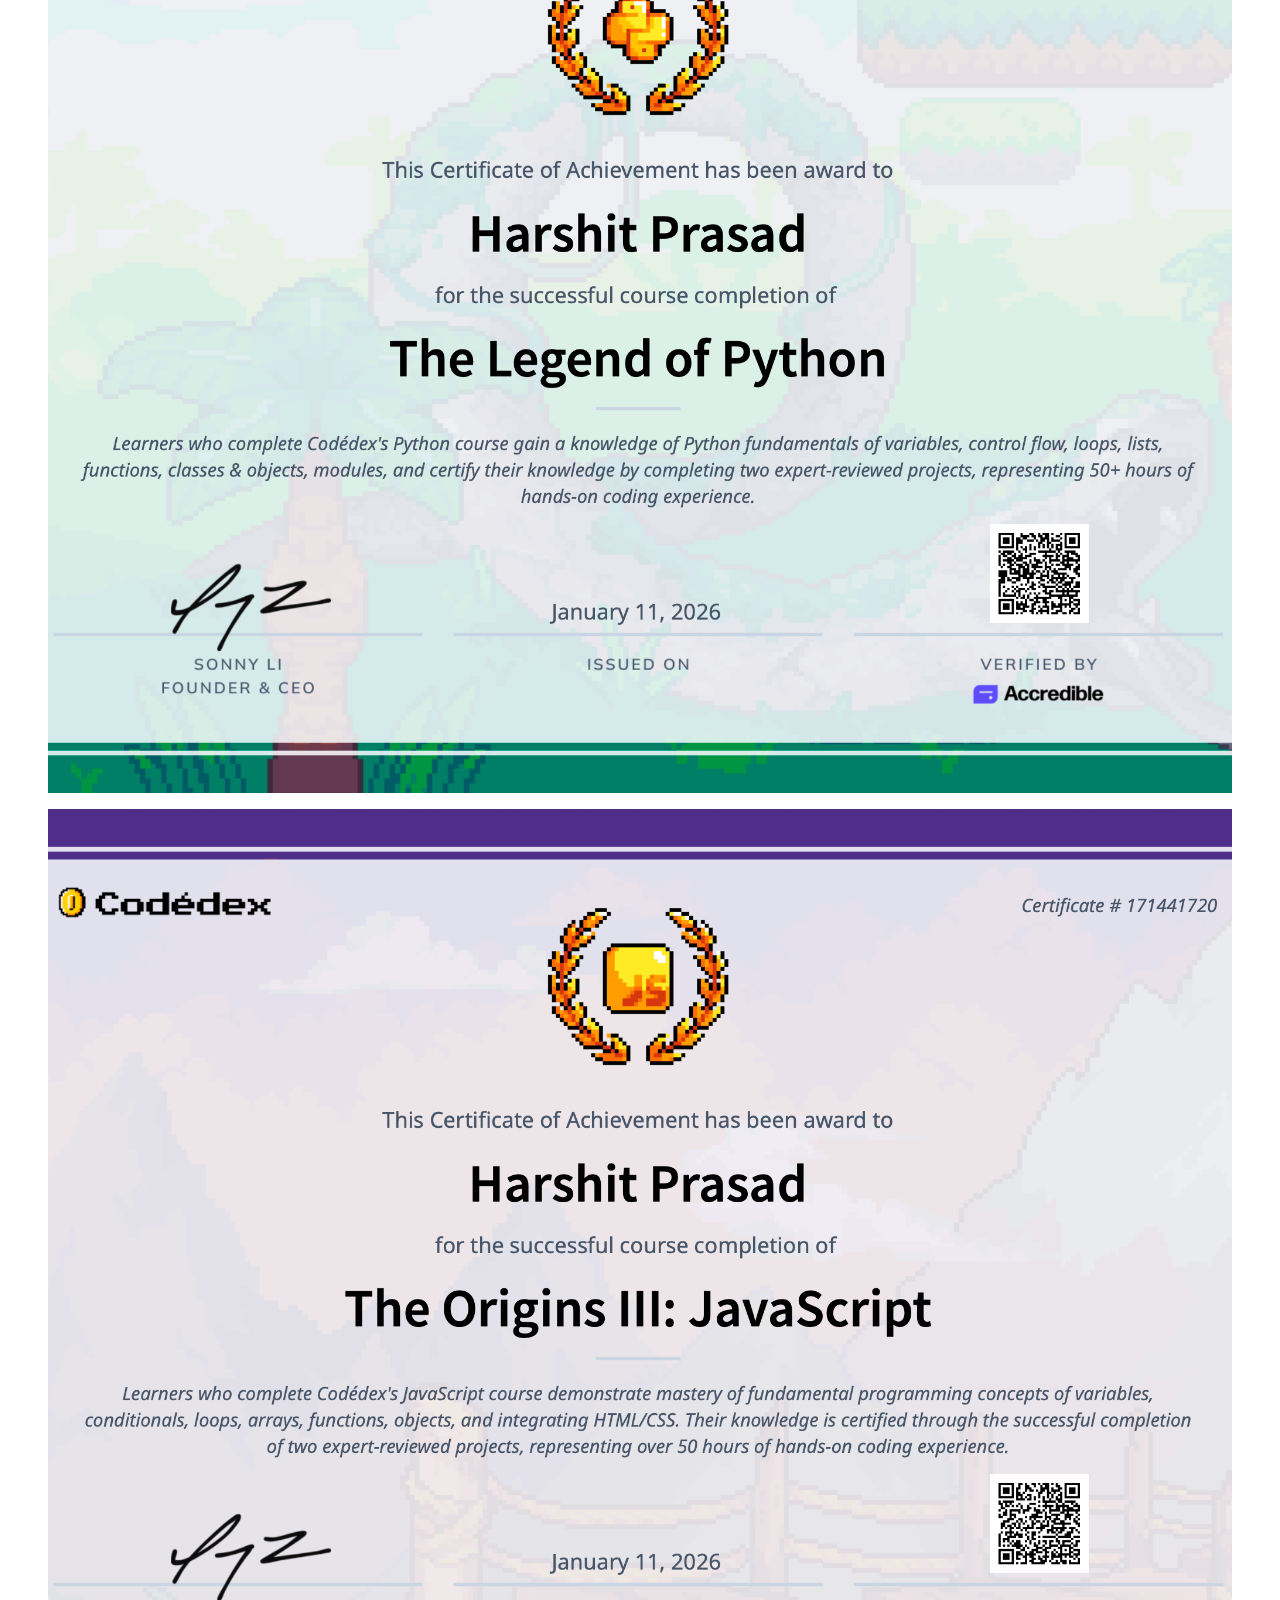
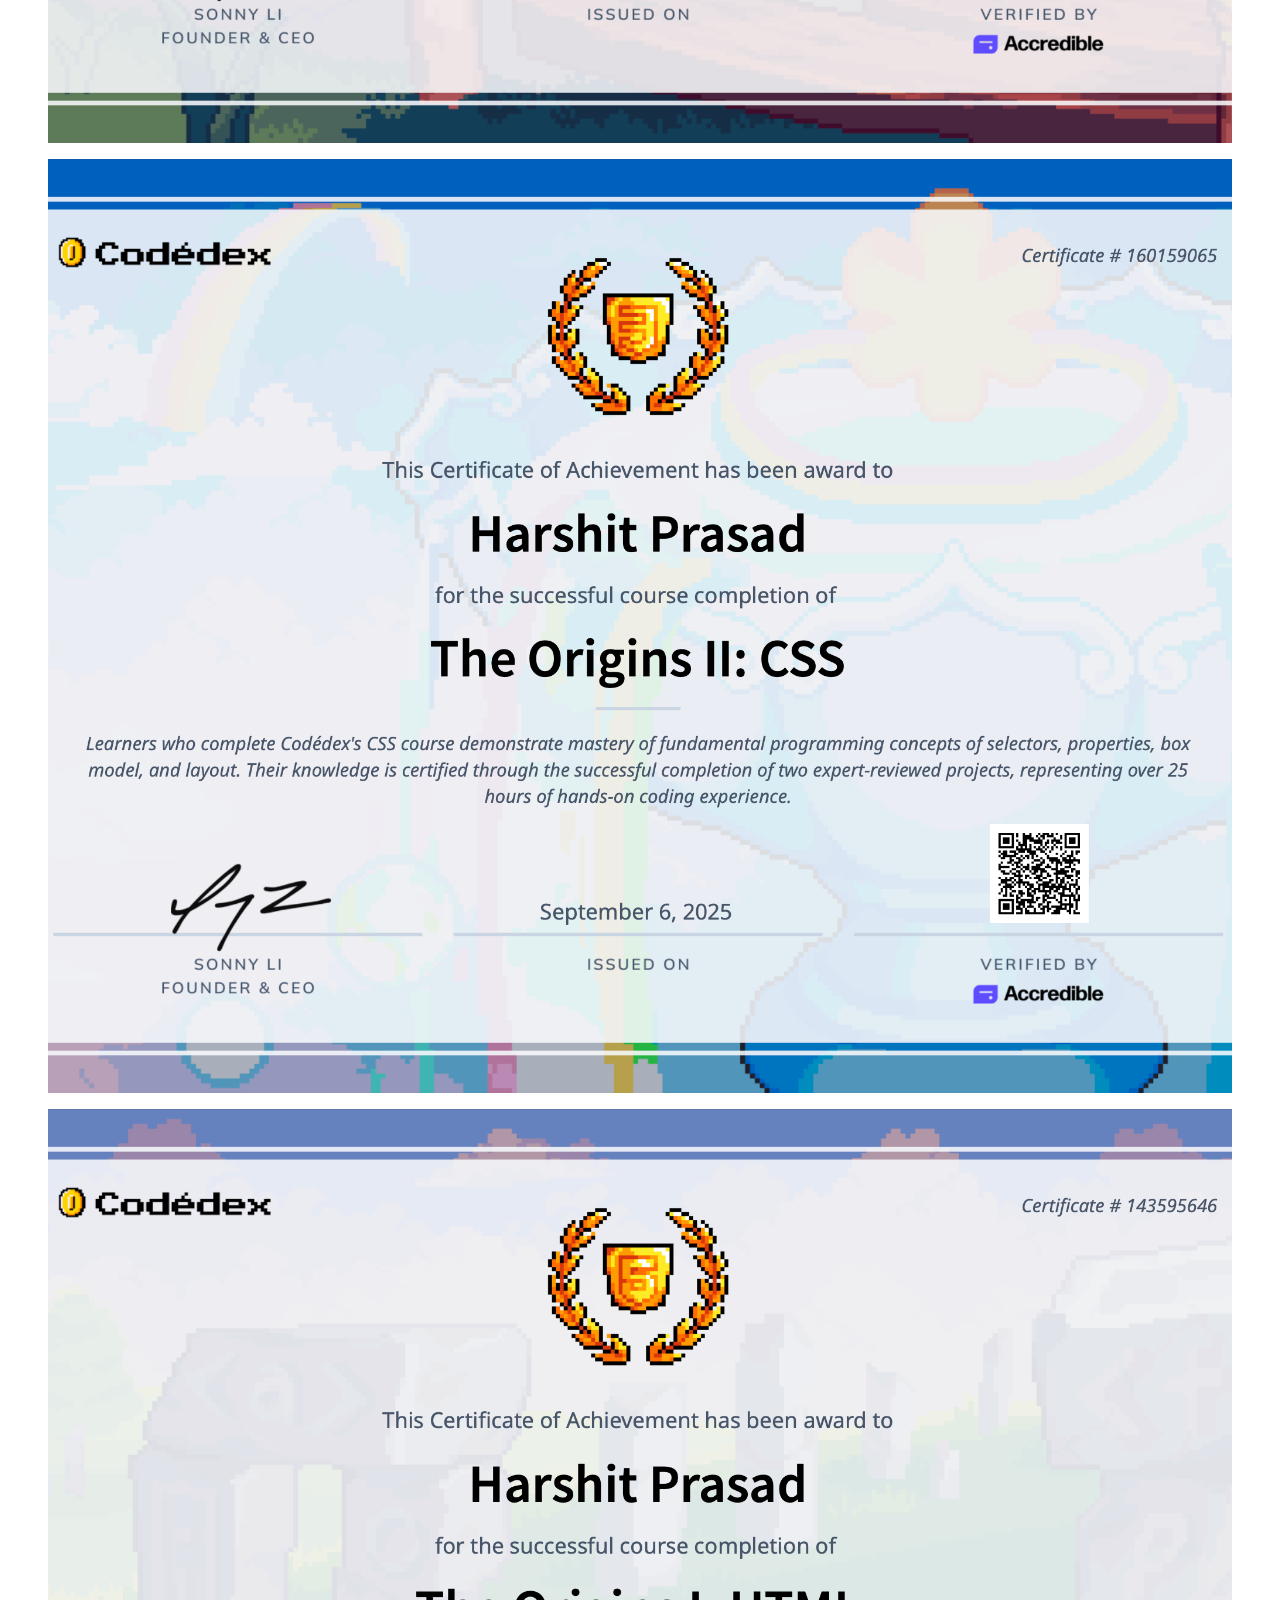
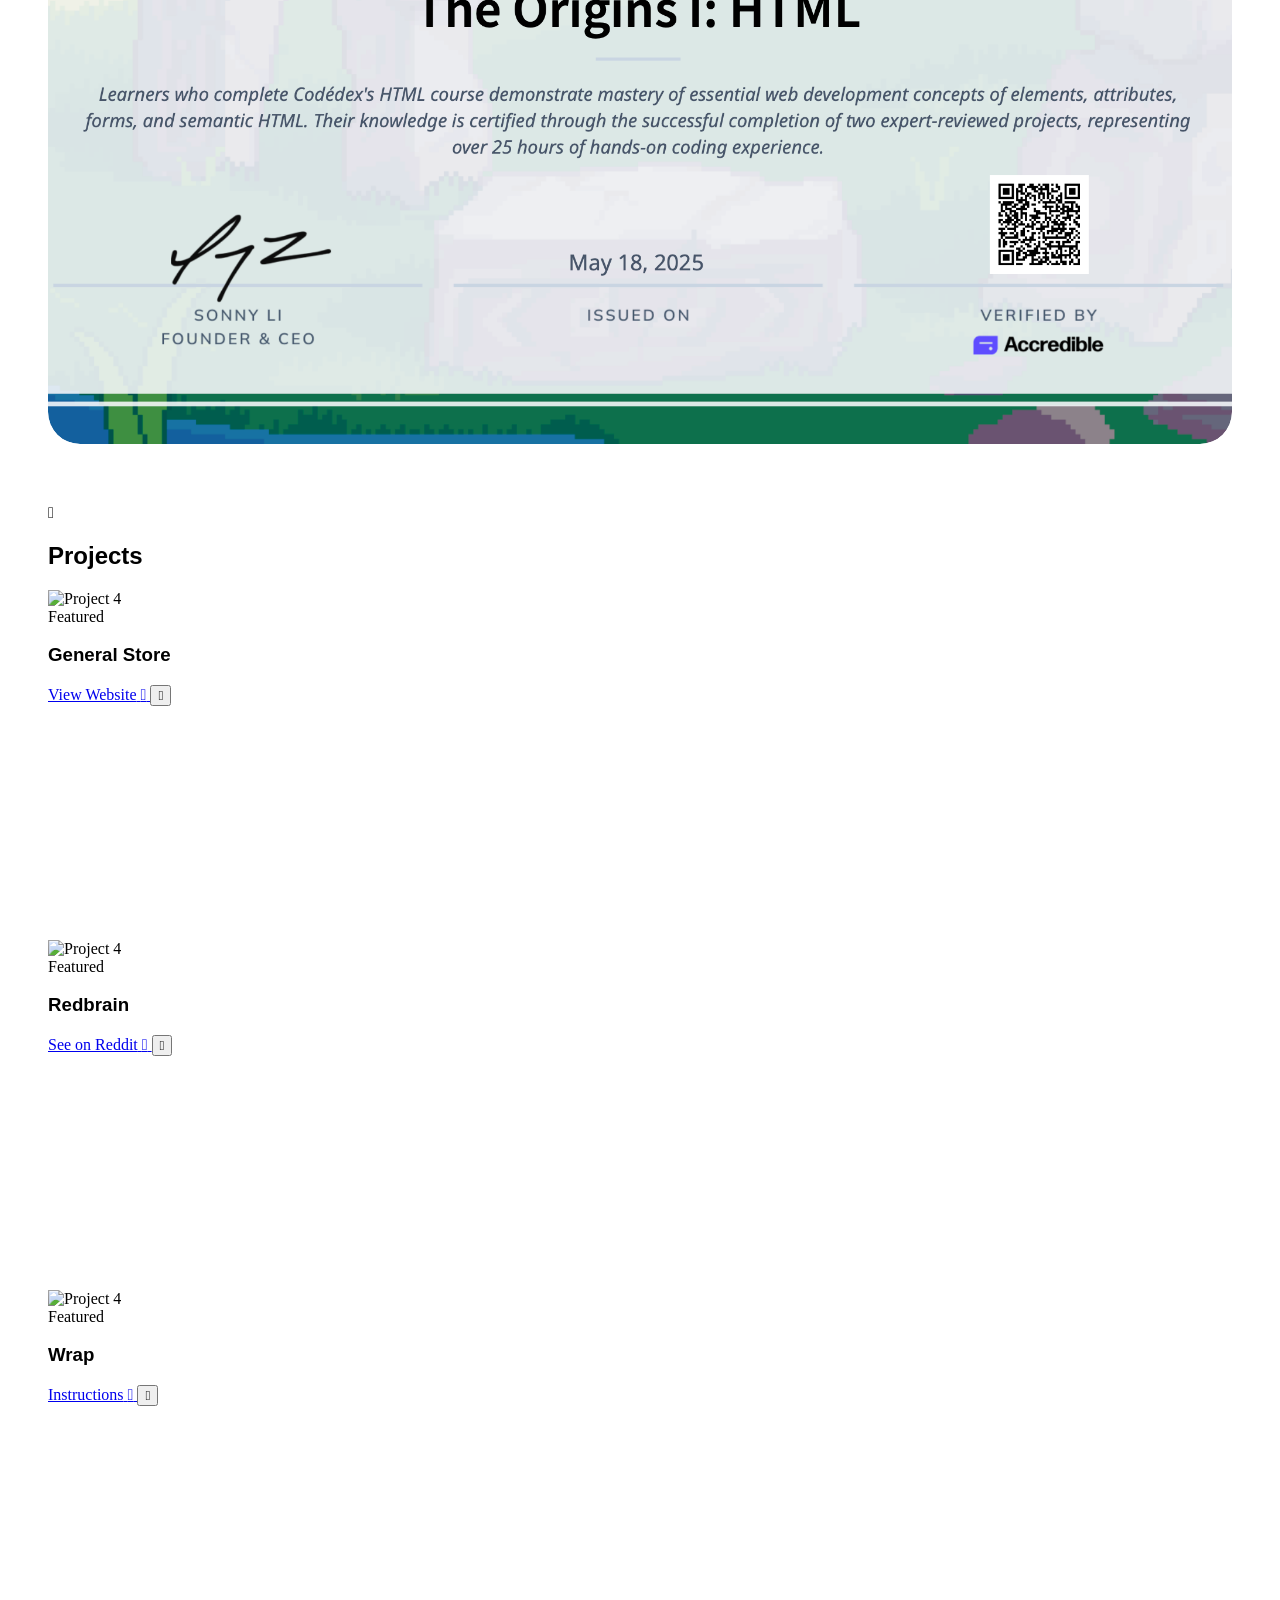
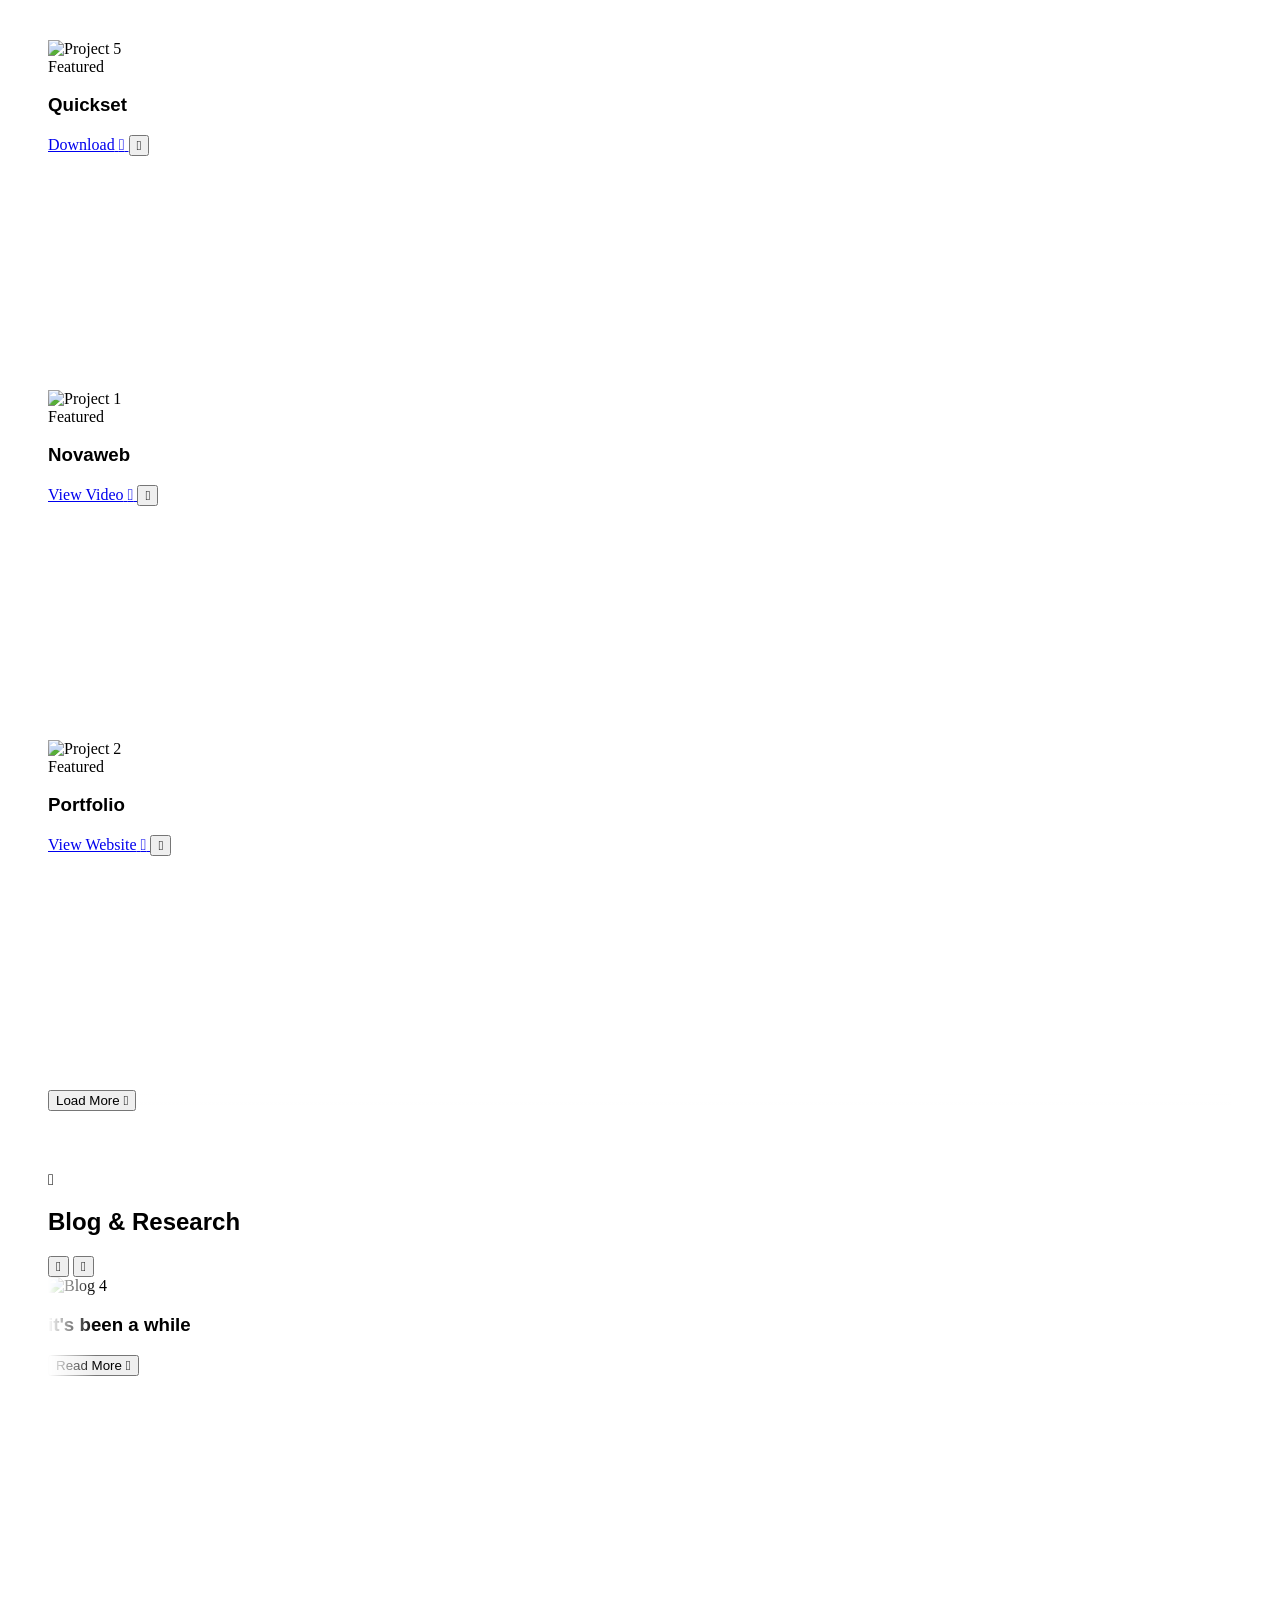
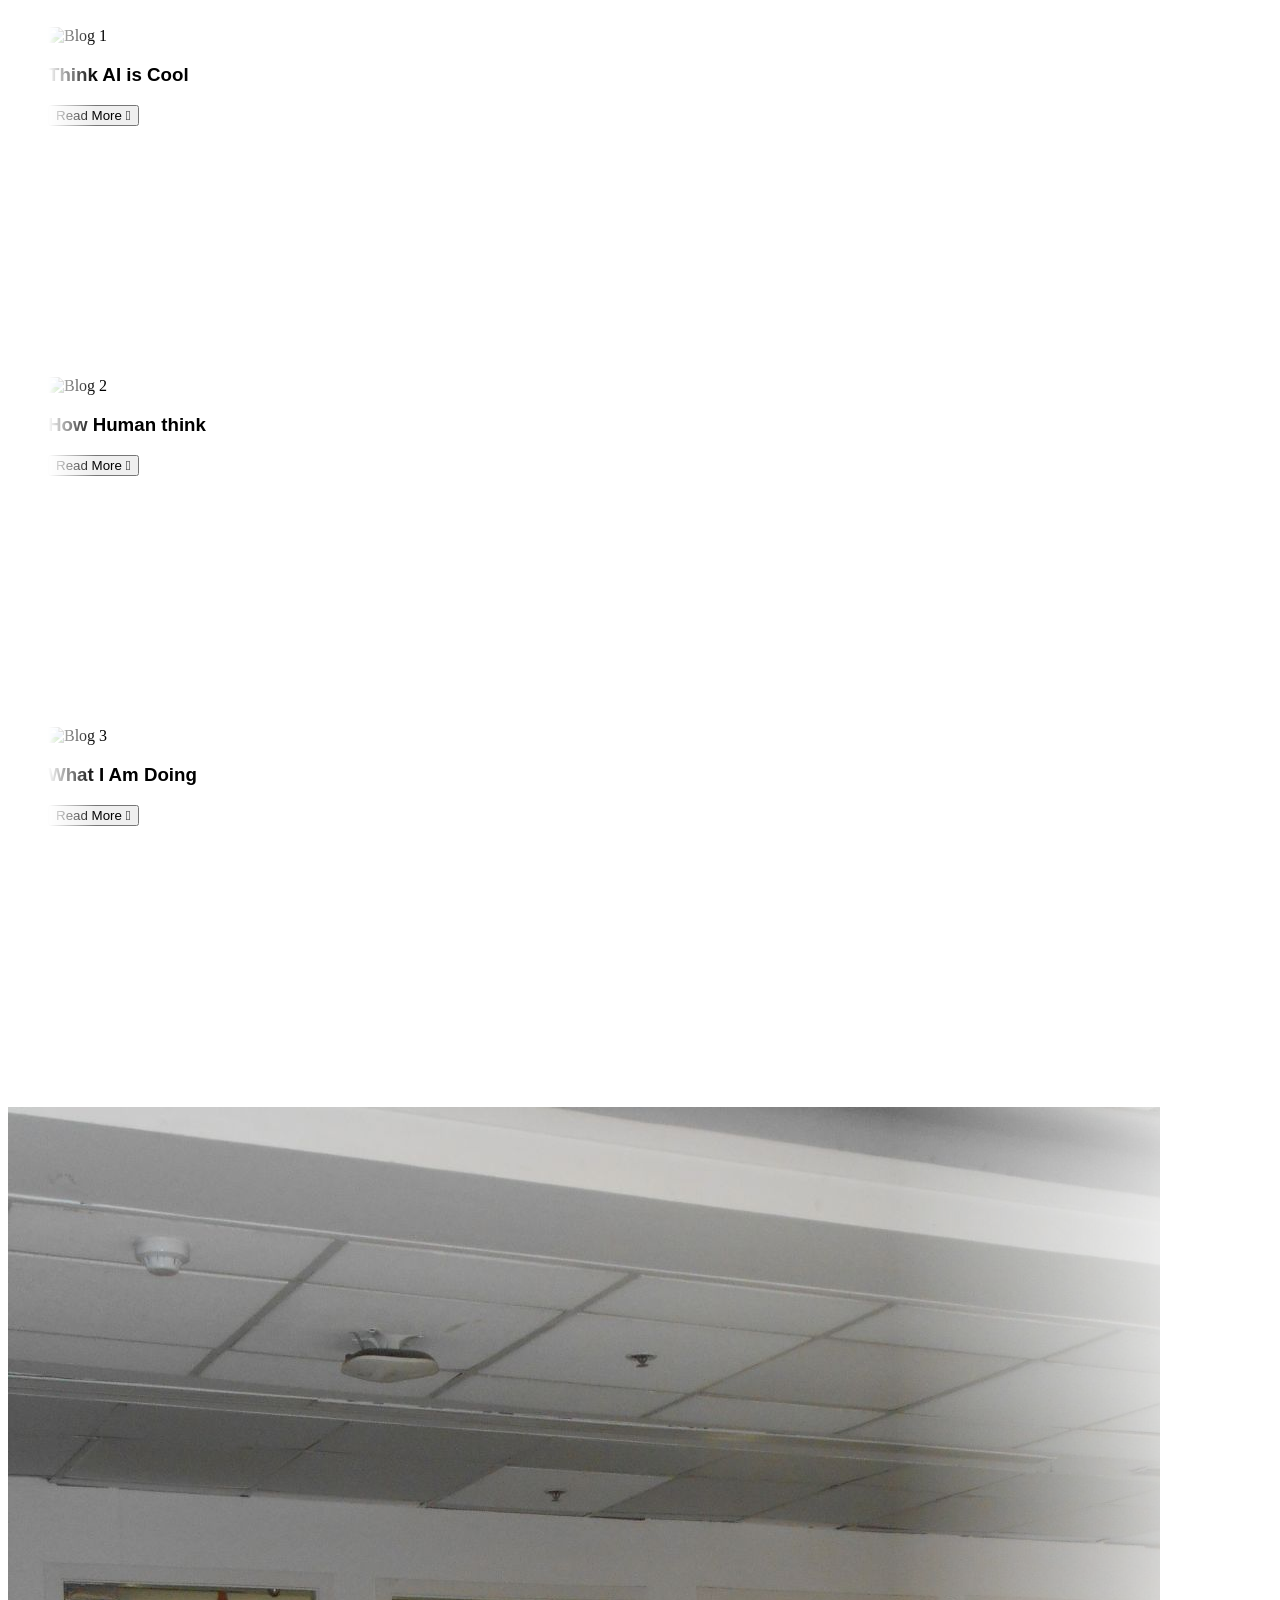
==== commit 85feb99e: "Add files via upload" ====
--- a/index.html
+++ b/index.html
@@ -187,25 +187,6 @@
 .font-mono {
 font-family: "Roboto Mono", monospace;
 }
-.timeline-dot::before {
-content: '';
-position: absolute;
-width: 2px;
-height: 100%;
-background-color: #e5e7eb;
-left: 15px;
-top: 24px;
-}
-.timeline-dot::after {
-content: '';
-position: absolute;
-width: 12px;
-height: 12px;
-border-radius: 50%;
-background-color: #0047AB;
-left: 10px;
-top: 14px;
-}
 .hamburger-menu {
 width: 24px;
 height: 18px;
@@ -236,25 +217,7 @@
 .hamburger-menu.active .bar:nth-child(3) {
 transform: rotate(-45deg) translate(6px, -6px);
 }
-.timeline-container {
-scroll-snap-type: x mandatory;
--webkit-overflow-scrolling: touch;
--ms-overflow-style: none; /* Hide scrollbar for IE and Edge */
-scrollbar-width: none; /* Hide scrollbar for Firefox */
-}
-.timeline-container::-webkit-scrollbar {
-display: none; /* Hide scrollbar for Chrome, Safari and Opera */
-}
-.timeline-item {
-scroll-snap-align: start;
-scroll-snap-stop: always;
-}
 @media (max-width: 768px) {
-.timeline-container {
-padding-bottom: 1rem;
-overflow-x: auto !important;
--webkit-overflow-scrolling: touch;
-}
 .scroll-btn {
 display: none !important;
 }
@@ -1864,377 +1827,6 @@
   </div>
 </div>
 
-<!-- Timeline Section - Interactive journey visualization -->
-<div class="col-span-2 mt-20 relative">
-
-    <div class="relative max-w-5xl mx-auto px-4 py-10">
-        <!-- Vertical Winding Path Line -->
-        <div class="absolute left-1/2 -top-48 md:-top-32 bottom-0 w-[4px] transform -translate-x-1/2 bg-gradient-to-b from-transparent via-primary/40 to-transparent rounded-full shadow-[0_0_15px_rgba(0,71,171,0.5)] z-0"></div>
-
-        <div class="journey-items flex flex-col relative w-full">
-            <!-- Item 1 (Odd) -->
-            <div class="journey-item relative w-full group opacity-0 translate-y-10 scale-95 transition-all duration-1000 ease-out flex flex-col md:flex-row md:justify-between items-center mb-24 md:mb-16 last:mb-0">
-                <!-- Desktop Left / Mobile Right -->
-                <div class="w-11/12 md:w-5/12 md:text-right text-center z-10 mt-16 md:mt-0">
-                   <div class="bg-white/80 backdrop-blur-xl rounded-2xl p-6 shadow-[0_10px_30px_rgba(0,0,0,0.08)] border border-white/60 hover:shadow-[0_0_40px_rgba(0,71,171,0.25)] transition-all duration-300 relative overflow-hidden transform group-hover:-translate-y-2 group-hover:scale-[1.02]">
-                       <div class="absolute inset-0 bg-gradient-to-br from-primary/10 to-transparent opacity-0 group-hover:opacity-100 transition-opacity duration-300"></div>
-                       <h3 class="font-bold text-xl mb-1 text-gray-900 relative z-10">June 2012</h3>
-                       <p class="text-gray-600 relative z-10">Access To Computer</p>
-                   </div>
-                </div>
-                <!-- Center Icon -->
-                <div class="absolute top-0 md:top-1/2 left-1/2 transform -translate-x-1/2 md:-translate-y-1/2 w-12 h-12 md:w-16 md:h-16 bg-white rounded-full shadow-[0_0_20px_rgba(0,71,171,0.3)] border-4 border-blue-50 flex items-center justify-center z-20 group-hover:scale-125 group-hover:shadow-[0_0_30px_rgba(0,71,171,0.6)] transition-all duration-500">
-                    <i class="ri-rocket-line text-xl text-primary"></i>
-                </div>
-                <!-- Empty Desktop Right -->
-                <div class="hidden md:block md:w-5/12"></div>
-            </div>
-            <!-- Item 2 (Even) -->
-            <div class="journey-item relative w-full group opacity-0 translate-y-10 scale-95 transition-all duration-1000 ease-out flex flex-col md:flex-row md:justify-between items-center mb-24 md:mb-16 last:mb-0">
-                <!-- Empty Desktop Left -->
-                <div class="hidden md:block md:w-5/12"></div>
-                <!-- Center Icon -->
-                <div class="absolute top-0 md:top-1/2 left-1/2 transform -translate-x-1/2 md:-translate-y-1/2 w-12 h-12 md:w-16 md:h-16 bg-white rounded-full shadow-[0_0_20px_rgba(0,71,171,0.3)] border-4 border-blue-50 flex items-center justify-center z-20 group-hover:scale-125 group-hover:shadow-[0_0_30px_rgba(0,71,171,0.6)] transition-all duration-500">
-                    <i class="ri-chrome-line text-2xl text-primary"></i>
-                </div>
-                <!-- Right Content -->
-                <div class="w-11/12 md:w-5/12 md:text-left text-center z-10 mt-16 md:mt-0">
-                   <div class="bg-white/80 backdrop-blur-xl rounded-2xl p-6 shadow-[0_10px_30px_rgba(0,0,0,0.08)] border border-white/60 hover:shadow-[0_0_40px_rgba(0,71,171,0.25)] transition-all duration-300 relative overflow-hidden transform group-hover:-translate-y-2 group-hover:scale-[1.02]">
-                       <div class="absolute inset-0 bg-gradient-to-br from-primary/10 to-transparent opacity-0 group-hover:opacity-100 transition-opacity duration-300"></div>
-                       <h3 class="font-bold text-xl mb-1 text-gray-900 relative z-10">Sep 2015</h3>
-                       <p class="text-gray-600 relative z-10">Open Inspect Tab By Mistake</p>
-                   </div>
-                </div>
-            </div>
-            <!-- Item 3 (Odd) -->
-            <div class="journey-item relative w-full group opacity-0 translate-y-10 scale-95 transition-all duration-1000 ease-out flex flex-col md:flex-row md:justify-between items-center mb-24 md:mb-16 last:mb-0">
-                <!-- Desktop Left / Mobile Right -->
-                <div class="w-11/12 md:w-5/12 md:text-right text-center z-10 mt-16 md:mt-0">
-                   <div class="bg-white/80 backdrop-blur-xl rounded-2xl p-6 shadow-[0_10px_30px_rgba(0,0,0,0.08)] border border-white/60 hover:shadow-[0_0_40px_rgba(0,71,171,0.25)] transition-all duration-300 relative overflow-hidden transform group-hover:-translate-y-2 group-hover:scale-[1.02]">
-                       <div class="absolute inset-0 bg-gradient-to-br from-primary/10 to-transparent opacity-0 group-hover:opacity-100 transition-opacity duration-300"></div>
-                       <h3 class="font-bold text-xl mb-1 text-gray-900 relative z-10">Nov 2015</h3>
-                       <p class="text-gray-600 relative z-10">Learned HTML & CSS</p>
-                   </div>
-                </div>
-                <!-- Center Icon -->
-                <div class="absolute top-0 md:top-1/2 left-1/2 transform -translate-x-1/2 md:-translate-y-1/2 w-12 h-12 md:w-16 md:h-16 bg-white rounded-full shadow-[0_0_20px_rgba(0,71,171,0.3)] border-4 border-blue-50 flex items-center justify-center z-20 group-hover:scale-125 group-hover:shadow-[0_0_30px_rgba(0,71,171,0.6)] transition-all duration-500">
-                    <i class="ri-html5-line text-2xl text-primary"></i>
-                </div>
-                <!-- Empty Desktop Right -->
-                <div class="hidden md:block md:w-5/12"></div>
-            </div>
-            <!-- Item 4 (Even) -->
-            <div class="journey-item relative w-full group opacity-0 translate-y-10 scale-95 transition-all duration-1000 ease-out flex flex-col md:flex-row md:justify-between items-center mb-24 md:mb-16 last:mb-0">
-                <!-- Empty Desktop Left -->
-                <div class="hidden md:block md:w-5/12"></div>
-                <!-- Center Icon -->
-                <div class="absolute top-0 md:top-1/2 left-1/2 transform -translate-x-1/2 md:-translate-y-1/2 w-12 h-12 md:w-16 md:h-16 bg-white rounded-full shadow-[0_0_20px_rgba(0,71,171,0.3)] border-4 border-blue-50 flex items-center justify-center z-20 group-hover:scale-125 group-hover:shadow-[0_0_30px_rgba(0,71,171,0.6)] transition-all duration-500">
-                    <i class="ri-code-box-line text-2xl text-primary"></i>
-                </div>
-                <!-- Right Content -->
-                <div class="w-11/12 md:w-5/12 md:text-left text-center z-10 mt-16 md:mt-0">
-                   <div class="bg-white/80 backdrop-blur-xl rounded-2xl p-6 shadow-[0_10px_30px_rgba(0,0,0,0.08)] border border-white/60 hover:shadow-[0_0_40px_rgba(0,71,171,0.25)] transition-all duration-300 relative overflow-hidden transform group-hover:-translate-y-2 group-hover:scale-[1.02]">
-                       <div class="absolute inset-0 bg-gradient-to-br from-primary/10 to-transparent opacity-0 group-hover:opacity-100 transition-opacity duration-300"></div>
-                       <h3 class="font-bold text-xl mb-1 text-gray-900 relative z-10">Dec 2015</h3>
-                       <p class="text-gray-600 relative z-10">Made The Big Question</p>
-                   </div>
-                </div>
-            </div>
-            <!-- Item 5 (Odd) -->
-            <div class="journey-item relative w-full group opacity-0 translate-y-10 scale-95 transition-all duration-1000 ease-out flex flex-col md:flex-row md:justify-between items-center mb-24 md:mb-16 last:mb-0">
-                <!-- Desktop Left / Mobile Right -->
-                <div class="w-11/12 md:w-5/12 md:text-right text-center z-10 mt-16 md:mt-0">
-                   <div class="bg-white/80 backdrop-blur-xl rounded-2xl p-6 shadow-[0_10px_30px_rgba(0,0,0,0.08)] border border-white/60 hover:shadow-[0_0_40px_rgba(0,71,171,0.25)] transition-all duration-300 relative overflow-hidden transform group-hover:-translate-y-2 group-hover:scale-[1.02]">
-                       <div class="absolute inset-0 bg-gradient-to-br from-primary/10 to-transparent opacity-0 group-hover:opacity-100 transition-opacity duration-300"></div>
-                       <h3 class="font-bold text-xl mb-1 text-gray-900 relative z-10">Jul 2019</h3>
-                       <p class="text-gray-600 relative z-10">Learned Java Script</p>
-                   </div>
-                </div>
-                <!-- Center Icon -->
-                <div class="absolute top-0 md:top-1/2 left-1/2 transform -translate-x-1/2 md:-translate-y-1/2 w-12 h-12 md:w-16 md:h-16 bg-white rounded-full shadow-[0_0_20px_rgba(0,71,171,0.3)] border-4 border-blue-50 flex items-center justify-center z-20 group-hover:scale-125 group-hover:shadow-[0_0_30px_rgba(0,71,171,0.6)] transition-all duration-500">
-                    <i class="ri-javascript-line text-2xl text-primary"></i>
-                </div>
-                <!-- Empty Desktop Right -->
-                <div class="hidden md:block md:w-5/12"></div>
-            </div>
-            <!-- Item 6 (Even) -->
-            <div class="journey-item relative w-full group opacity-0 translate-y-10 scale-95 transition-all duration-1000 ease-out flex flex-col md:flex-row md:justify-between items-center mb-24 md:mb-16 last:mb-0">
-                <!-- Empty Desktop Left -->
-                <div class="hidden md:block md:w-5/12"></div>
-                <!-- Center Icon -->
-                <div class="absolute top-0 md:top-1/2 left-1/2 transform -translate-x-1/2 md:-translate-y-1/2 w-12 h-12 md:w-16 md:h-16 bg-white rounded-full shadow-[0_0_20px_rgba(0,71,171,0.3)] border-4 border-blue-50 flex items-center justify-center z-20 group-hover:scale-125 group-hover:shadow-[0_0_30px_rgba(0,71,171,0.6)] transition-all duration-500">
-                    <i class="ri-brush-line text-2xl text-primary"></i>
-                </div>
-                <!-- Right Content -->
-                <div class="w-11/12 md:w-5/12 md:text-left text-center z-10 mt-16 md:mt-0">
-                   <div class="bg-white/80 backdrop-blur-xl rounded-2xl p-6 shadow-[0_10px_30px_rgba(0,0,0,0.08)] border border-white/60 hover:shadow-[0_0_40px_rgba(0,71,171,0.25)] transition-all duration-300 relative overflow-hidden transform group-hover:-translate-y-2 group-hover:scale-[1.02]">
-                       <div class="absolute inset-0 bg-gradient-to-br from-primary/10 to-transparent opacity-0 group-hover:opacity-100 transition-opacity duration-300"></div>
-                       <h3 class="font-bold text-xl mb-1 text-gray-900 relative z-10">Dec 2019</h3>
-                       <p class="text-gray-600 relative z-10">Learned Designing</p>
-                   </div>
-                </div>
-            </div>
-            <!-- Item 7 (Odd) -->
-            <div class="journey-item relative w-full group opacity-0 translate-y-10 scale-95 transition-all duration-1000 ease-out flex flex-col md:flex-row md:justify-between items-center mb-24 md:mb-16 last:mb-0">
-                <!-- Desktop Left / Mobile Right -->
-                <div class="w-11/12 md:w-5/12 md:text-right text-center z-10 mt-16 md:mt-0">
-                   <div class="bg-white/80 backdrop-blur-xl rounded-2xl p-6 shadow-[0_10px_30px_rgba(0,0,0,0.08)] border border-white/60 hover:shadow-[0_0_40px_rgba(0,71,171,0.25)] transition-all duration-300 relative overflow-hidden transform group-hover:-translate-y-2 group-hover:scale-[1.02]">
-                       <div class="absolute inset-0 bg-gradient-to-br from-primary/10 to-transparent opacity-0 group-hover:opacity-100 transition-opacity duration-300"></div>
-                       <h3 class="font-bold text-xl mb-1 text-gray-900 relative z-10">Jan 2020</h3>
-                       <p class="text-gray-600 relative z-10">Learned Markdown</p>
-                   </div>
-                </div>
-                <!-- Center Icon -->
-                <div class="absolute top-0 md:top-1/2 left-1/2 transform -translate-x-1/2 md:-translate-y-1/2 w-12 h-12 md:w-16 md:h-16 bg-white rounded-full shadow-[0_0_20px_rgba(0,71,171,0.3)] border-4 border-blue-50 flex items-center justify-center z-20 group-hover:scale-125 group-hover:shadow-[0_0_30px_rgba(0,71,171,0.6)] transition-all duration-500">
-                    <i class="ri-markdown-line text-2xl text-primary"></i>
-                </div>
-                <!-- Empty Desktop Right -->
-                <div class="hidden md:block md:w-5/12"></div>
-            </div>
-            <!-- Item 8 (Even) -->
-            <div class="journey-item relative w-full group opacity-0 translate-y-10 scale-95 transition-all duration-1000 ease-out flex flex-col md:flex-row md:justify-between items-center mb-24 md:mb-16 last:mb-0">
-                <!-- Empty Desktop Left -->
-                <div class="hidden md:block md:w-5/12"></div>
-                <!-- Center Icon -->
-                <div class="absolute top-0 md:top-1/2 left-1/2 transform -translate-x-1/2 md:-translate-y-1/2 w-12 h-12 md:w-16 md:h-16 bg-white rounded-full shadow-[0_0_20px_rgba(0,71,171,0.3)] border-4 border-blue-50 flex items-center justify-center z-20 group-hover:scale-125 group-hover:shadow-[0_0_30px_rgba(0,71,171,0.6)] transition-all duration-500">
-                    <i class="ri-code-s-slash-line text-2xl text-primary"></i>
-                </div>
-                <!-- Right Content -->
-                <div class="w-11/12 md:w-5/12 md:text-left text-center z-10 mt-16 md:mt-0">
-                   <div class="bg-white/80 backdrop-blur-xl rounded-2xl p-6 shadow-[0_10px_30px_rgba(0,0,0,0.08)] border border-white/60 hover:shadow-[0_0_40px_rgba(0,71,171,0.25)] transition-all duration-300 relative overflow-hidden transform group-hover:-translate-y-2 group-hover:scale-[1.02]">
-                       <div class="absolute inset-0 bg-gradient-to-br from-primary/10 to-transparent opacity-0 group-hover:opacity-100 transition-opacity duration-300"></div>
-                       <h3 class="font-bold text-xl mb-1 text-gray-900 relative z-10">Jun 2020</h3>
-                       <p class="text-gray-600 relative z-10">Made Many Projects</p>
-                   </div>
-                </div>
-            </div>
-            <!-- Item 9 (Odd) -->
-            <div class="journey-item relative w-full group opacity-0 translate-y-10 scale-95 transition-all duration-1000 ease-out flex flex-col md:flex-row md:justify-between items-center mb-24 md:mb-16 last:mb-0">
-                <!-- Desktop Left / Mobile Right -->
-                <div class="w-11/12 md:w-5/12 md:text-right text-center z-10 mt-16 md:mt-0">
-                   <div class="bg-white/80 backdrop-blur-xl rounded-2xl p-6 shadow-[0_10px_30px_rgba(0,0,0,0.08)] border border-white/60 hover:shadow-[0_0_40px_rgba(0,71,171,0.25)] transition-all duration-300 relative overflow-hidden transform group-hover:-translate-y-2 group-hover:scale-[1.02]">
-                       <div class="absolute inset-0 bg-gradient-to-br from-primary/10 to-transparent opacity-0 group-hover:opacity-100 transition-opacity duration-300"></div>
-                       <h3 class="font-bold text-xl mb-1 text-gray-900 relative z-10">Jan 2021</h3>
-                       <p class="text-gray-600 relative z-10">Learned Node.js</p>
-                   </div>
-                </div>
-                <!-- Center Icon -->
-                <div class="absolute top-0 md:top-1/2 left-1/2 transform -translate-x-1/2 md:-translate-y-1/2 w-12 h-12 md:w-16 md:h-16 bg-white rounded-full shadow-[0_0_20px_rgba(0,71,171,0.3)] border-4 border-blue-50 flex items-center justify-center z-20 group-hover:scale-125 group-hover:shadow-[0_0_30px_rgba(0,71,171,0.6)] transition-all duration-500">
-                    <i class="ri-nodejs-line text-2xl text-primary"></i>
-                </div>
-                <!-- Empty Desktop Right -->
-                <div class="hidden md:block md:w-5/12"></div>
-            </div>
-            <!-- Item 10 (Even) -->
-            <div class="journey-item relative w-full group opacity-0 translate-y-10 scale-95 transition-all duration-1000 ease-out flex flex-col md:flex-row md:justify-between items-center mb-24 md:mb-16 last:mb-0">
-                <!-- Empty Desktop Left -->
-                <div class="hidden md:block md:w-5/12"></div>
-                <!-- Center Icon -->
-                <div class="absolute top-0 md:top-1/2 left-1/2 transform -translate-x-1/2 md:-translate-y-1/2 w-12 h-12 md:w-16 md:h-16 bg-white rounded-full shadow-[0_0_20px_rgba(0,71,171,0.3)] border-4 border-blue-50 flex items-center justify-center z-20 group-hover:scale-125 group-hover:shadow-[0_0_30px_rgba(0,71,171,0.6)] transition-all duration-500">
-                    <i class="ri-c-sharp-line text-2xl text-primary"></i>
-                </div>
-                <!-- Right Content -->
-                <div class="w-11/12 md:w-5/12 md:text-left text-center z-10 mt-16 md:mt-0">
-                   <div class="bg-white/80 backdrop-blur-xl rounded-2xl p-6 shadow-[0_10px_30px_rgba(0,0,0,0.08)] border border-white/60 hover:shadow-[0_0_40px_rgba(0,71,171,0.25)] transition-all duration-300 relative overflow-hidden transform group-hover:-translate-y-2 group-hover:scale-[1.02]">
-                       <div class="absolute inset-0 bg-gradient-to-br from-primary/10 to-transparent opacity-0 group-hover:opacity-100 transition-opacity duration-300"></div>
-                       <h3 class="font-bold text-xl mb-1 text-gray-900 relative z-10">Aug 2021</h3>
-                       <p class="text-gray-600 relative z-10">Learned Python</p>
-                   </div>
-                </div>
-            </div>
-            <!-- Item 11 (Odd) -->
-            <div class="journey-item relative w-full group opacity-0 translate-y-10 scale-95 transition-all duration-1000 ease-out flex flex-col md:flex-row md:justify-between items-center mb-24 md:mb-16 last:mb-0">
-                <!-- Desktop Left / Mobile Right -->
-                <div class="w-11/12 md:w-5/12 md:text-right text-center z-10 mt-16 md:mt-0">
-                   <div class="bg-white/80 backdrop-blur-xl rounded-2xl p-6 shadow-[0_10px_30px_rgba(0,0,0,0.08)] border border-white/60 hover:shadow-[0_0_40px_rgba(0,71,171,0.25)] transition-all duration-300 relative overflow-hidden transform group-hover:-translate-y-2 group-hover:scale-[1.02]">
-                       <div class="absolute inset-0 bg-gradient-to-br from-primary/10 to-transparent opacity-0 group-hover:opacity-100 transition-opacity duration-300"></div>
-                       <h3 class="font-bold text-xl mb-1 text-gray-900 relative z-10">Dec 2022</h3>
-                       <p class="text-gray-600 relative z-10">Machine Learning</p>
-                   </div>
-                </div>
-                <!-- Center Icon -->
-                <div class="absolute top-0 md:top-1/2 left-1/2 transform -translate-x-1/2 md:-translate-y-1/2 w-12 h-12 md:w-16 md:h-16 bg-white rounded-full shadow-[0_0_20px_rgba(0,71,171,0.3)] border-4 border-blue-50 flex items-center justify-center z-20 group-hover:scale-125 group-hover:shadow-[0_0_30px_rgba(0,71,171,0.6)] transition-all duration-500">
-                    <i class="ri-brain-line text-2xl text-primary"></i>
-                </div>
-                <!-- Empty Desktop Right -->
-                <div class="hidden md:block md:w-5/12"></div>
-            </div>
-            <!-- Item 12 (Even) -->
-            <div class="journey-item relative w-full group opacity-0 translate-y-10 scale-95 transition-all duration-1000 ease-out flex flex-col md:flex-row md:justify-between items-center mb-24 md:mb-16 last:mb-0">
-                <!-- Empty Desktop Left -->
-                <div class="hidden md:block md:w-5/12"></div>
-                <!-- Center Icon -->
-                <div class="absolute top-0 md:top-1/2 left-1/2 transform -translate-x-1/2 md:-translate-y-1/2 w-12 h-12 md:w-16 md:h-16 bg-white rounded-full shadow-[0_0_20px_rgba(0,71,171,0.3)] border-4 border-blue-50 flex items-center justify-center z-20 group-hover:scale-125 group-hover:shadow-[0_0_30px_rgba(0,71,171,0.6)] transition-all duration-500">
-                    <i class="ri-newspaper-line text-2xl text-primary"></i>
-                </div>
-                <!-- Right Content -->
-                <div class="w-11/12 md:w-5/12 md:text-left text-center z-10 mt-16 md:mt-0">
-                   <div class="bg-white/80 backdrop-blur-xl rounded-2xl p-6 shadow-[0_10px_30px_rgba(0,0,0,0.08)] border border-white/60 hover:shadow-[0_0_40px_rgba(0,71,171,0.25)] transition-all duration-300 relative overflow-hidden transform group-hover:-translate-y-2 group-hover:scale-[1.02]">
-                       <div class="absolute inset-0 bg-gradient-to-br from-primary/10 to-transparent opacity-0 group-hover:opacity-100 transition-opacity duration-300"></div>
-                       <h3 class="font-bold text-xl mb-1 text-gray-900 relative z-10">2023 - Mar 2025</h3>
-                       <p class="text-gray-600 relative z-10">Followed Tech World News</p>
-                   </div>
-                </div>
-            </div>
-            <!-- Item 13 (Odd) -->
-            <div class="journey-item relative w-full group opacity-0 translate-y-10 scale-95 transition-all duration-1000 ease-out flex flex-col md:flex-row md:justify-between items-center mb-24 md:mb-16 last:mb-0">
-                <!-- Desktop Left / Mobile Right -->
-                <div class="w-11/12 md:w-5/12 md:text-right text-center z-10 mt-16 md:mt-0">
-                   <div class="bg-white/80 backdrop-blur-xl rounded-2xl p-6 shadow-[0_10px_30px_rgba(0,0,0,0.08)] border border-white/60 hover:shadow-[0_0_40px_rgba(0,71,171,0.25)] transition-all duration-300 relative overflow-hidden transform group-hover:-translate-y-2 group-hover:scale-[1.02]">
-                       <div class="absolute inset-0 bg-gradient-to-br from-primary/10 to-transparent opacity-0 group-hover:opacity-100 transition-opacity duration-300"></div>
-                       <h3 class="font-bold text-xl mb-1 text-gray-900 relative z-10">Apr 2025</h3>
-                       <p class="text-gray-600 relative z-10">Made Many Projects</p>
-                   </div>
-                </div>
-                <!-- Center Icon -->
-                <div class="absolute top-0 md:top-1/2 left-1/2 transform -translate-x-1/2 md:-translate-y-1/2 w-12 h-12 md:w-16 md:h-16 bg-white rounded-full shadow-[0_0_20px_rgba(0,71,171,0.3)] border-4 border-blue-50 flex items-center justify-center z-20 group-hover:scale-125 group-hover:shadow-[0_0_30px_rgba(0,71,171,0.6)] transition-all duration-500">
-                    <i class="ri-code-s-slash-line text-2xl text-primary"></i>
-                </div>
-                <!-- Empty Desktop Right -->
-                <div class="hidden md:block md:w-5/12"></div>
-            </div>
-            <!-- Item 14 (Even) -->
-            <div class="journey-item relative w-full group opacity-0 translate-y-10 scale-95 transition-all duration-1000 ease-out flex flex-col md:flex-row md:justify-between items-center mb-24 md:mb-16 last:mb-0">
-                <!-- Empty Desktop Left -->
-                <div class="hidden md:block md:w-5/12"></div>
-                <!-- Center Icon -->
-                <div class="absolute top-0 md:top-1/2 left-1/2 transform -translate-x-1/2 md:-translate-y-1/2 w-12 h-12 md:w-16 md:h-16 bg-white rounded-full shadow-[0_0_20px_rgba(0,71,171,0.3)] border-4 border-blue-50 flex items-center justify-center z-20 group-hover:scale-125 group-hover:shadow-[0_0_30px_rgba(0,71,171,0.6)] transition-all duration-500">
-                    <i class="ri-school-line text-2xl text-primary"></i>
-                </div>
-                <!-- Right Content -->
-                <div class="w-11/12 md:w-5/12 md:text-left text-center z-10 mt-16 md:mt-0">
-                   <div class="bg-white/80 backdrop-blur-xl rounded-2xl p-6 shadow-[0_10px_30px_rgba(0,0,0,0.08)] border border-white/60 hover:shadow-[0_0_40px_rgba(0,71,171,0.25)] transition-all duration-300 relative overflow-hidden transform group-hover:-translate-y-2 group-hover:scale-[1.02]">
-                       <div class="absolute inset-0 bg-gradient-to-br from-primary/10 to-transparent opacity-0 group-hover:opacity-100 transition-opacity duration-300"></div>
-                       <h3 class="font-bold text-xl mb-1 text-gray-900 relative z-10">May 2025</h3>
-                       <p class="text-gray-600 relative z-10">Passed Out Of School</p>
-                   </div>
-                </div>
-            </div>
-            <!-- Item 15 (Odd) -->
-            <div class="journey-item relative w-full group opacity-0 translate-y-10 scale-95 transition-all duration-1000 ease-out flex flex-col md:flex-row md:justify-between items-center mb-24 md:mb-16 last:mb-0">
-                <!-- Desktop Left / Mobile Right -->
-                <div class="w-11/12 md:w-5/12 md:text-right text-center z-10 mt-16 md:mt-0">
-                   <div class="bg-white/80 backdrop-blur-xl rounded-2xl p-6 shadow-[0_10px_30px_rgba(0,0,0,0.08)] border border-white/60 hover:shadow-[0_0_40px_rgba(0,71,171,0.25)] transition-all duration-300 relative overflow-hidden transform group-hover:-translate-y-2 group-hover:scale-[1.02]">
-                       <div class="absolute inset-0 bg-gradient-to-br from-primary/10 to-transparent opacity-0 group-hover:opacity-100 transition-opacity duration-300"></div>
-                       <h3 class="font-bold text-xl mb-1 text-gray-900 relative z-10">June 2025</h3>
-                       <p class="text-gray-600 relative z-10">Learned C</p>
-                   </div>
-                </div>
-                <!-- Center Icon -->
-                <div class="absolute top-0 md:top-1/2 left-1/2 transform -translate-x-1/2 md:-translate-y-1/2 w-12 h-12 md:w-16 md:h-16 bg-white rounded-full shadow-[0_0_20px_rgba(0,71,171,0.3)] border-4 border-blue-50 flex items-center justify-center z-20 group-hover:scale-125 group-hover:shadow-[0_0_30px_rgba(0,71,171,0.6)] transition-all duration-500">
-                    <i class="ri-code-box-line text-2xl text-primary"></i>
-                </div>
-                <!-- Empty Desktop Right -->
-                <div class="hidden md:block md:w-5/12"></div>
-            </div>
-            <!-- Item 16 (Even) -->
-            <div class="journey-item relative w-full group opacity-0 translate-y-10 scale-95 transition-all duration-1000 ease-out flex flex-col md:flex-row md:justify-between items-center mb-24 md:mb-16 last:mb-0">
-                <!-- Empty Desktop Left -->
-                <div class="hidden md:block md:w-5/12"></div>
-                <!-- Center Icon -->
-                <div class="absolute top-0 md:top-1/2 left-1/2 transform -translate-x-1/2 md:-translate-y-1/2 w-12 h-12 md:w-16 md:h-16 bg-white rounded-full shadow-[0_0_20px_rgba(0,71,171,0.3)] border-4 border-blue-50 flex items-center justify-center z-20 group-hover:scale-125 group-hover:shadow-[0_0_30px_rgba(0,71,171,0.6)] transition-all duration-500">
-                    <i class="ri-robot-2-line text-2xl text-primary"></i>
-                </div>
-                <!-- Right Content -->
-                <div class="w-11/12 md:w-5/12 md:text-left text-center z-10 mt-16 md:mt-0">
-                   <div class="bg-white/80 backdrop-blur-xl rounded-2xl p-6 shadow-[0_10px_30px_rgba(0,0,0,0.08)] border border-white/60 hover:shadow-[0_0_40px_rgba(0,71,171,0.25)] transition-all duration-300 relative overflow-hidden transform group-hover:-translate-y-2 group-hover:scale-[1.02]">
-                       <div class="absolute inset-0 bg-gradient-to-br from-primary/10 to-transparent opacity-0 group-hover:opacity-100 transition-opacity duration-300"></div>
-                       <h3 class="font-bold text-xl mb-1 text-gray-900 relative z-10">July 2025</h3>
-                       <p class="text-gray-600 relative z-10">Fine Tuned A LLM</p>
-                   </div>
-                </div>
-            </div>
-            <!-- Item 17 (Odd) -->
-            <div class="journey-item relative w-full group opacity-0 translate-y-10 scale-95 transition-all duration-1000 ease-out flex flex-col md:flex-row md:justify-between items-center mb-24 md:mb-16 last:mb-0">
-                <!-- Desktop Left / Mobile Right -->
-                <div class="w-11/12 md:w-5/12 md:text-right text-center z-10 mt-16 md:mt-0">
-                   <div class="bg-white/80 backdrop-blur-xl rounded-2xl p-6 shadow-[0_10px_30px_rgba(0,0,0,0.08)] border border-white/60 hover:shadow-[0_0_40px_rgba(0,71,171,0.25)] transition-all duration-300 relative overflow-hidden transform group-hover:-translate-y-2 group-hover:scale-[1.02]">
-                       <div class="absolute inset-0 bg-gradient-to-br from-primary/10 to-transparent opacity-0 group-hover:opacity-100 transition-opacity duration-300"></div>
-                       <h3 class="font-bold text-xl mb-1 text-gray-900 relative z-10">Aug 2025</h3>
-                       <p class="text-gray-600 relative z-10">Learned Java</p>
-                   </div>
-                </div>
-                <!-- Center Icon -->
-                <div class="absolute top-0 md:top-1/2 left-1/2 transform -translate-x-1/2 md:-translate-y-1/2 w-12 h-12 md:w-16 md:h-16 bg-white rounded-full shadow-[0_0_20px_rgba(0,71,171,0.3)] border-4 border-blue-50 flex items-center justify-center z-20 group-hover:scale-125 group-hover:shadow-[0_0_30px_rgba(0,71,171,0.6)] transition-all duration-500">
-                    <i class="ri-java-line text-2xl text-primary"></i>
-                </div>
-                <!-- Empty Desktop Right -->
-                <div class="hidden md:block md:w-5/12"></div>
-            </div>
-            <!-- Item 18 (Even) -->
-            <div class="journey-item relative w-full group opacity-0 translate-y-10 scale-95 transition-all duration-1000 ease-out flex flex-col md:flex-row md:justify-between items-center mb-24 md:mb-16 last:mb-0">
-                <!-- Empty Desktop Left -->
-                <div class="hidden md:block md:w-5/12"></div>
-                <!-- Center Icon -->
-                <div class="absolute top-0 md:top-1/2 left-1/2 transform -translate-x-1/2 md:-translate-y-1/2 w-12 h-12 md:w-16 md:h-16 bg-white rounded-full shadow-[0_0_20px_rgba(0,71,171,0.3)] border-4 border-blue-50 flex items-center justify-center z-20 group-hover:scale-125 group-hover:shadow-[0_0_30px_rgba(0,71,171,0.6)] transition-all duration-500">
-                    <i class="ri-graduation-cap-line text-2xl text-primary"></i>
-                </div>
-                <!-- Right Content -->
-                <div class="w-11/12 md:w-5/12 md:text-left text-center z-10 mt-16 md:mt-0">
-                   <div class="bg-white/80 backdrop-blur-xl rounded-2xl p-6 shadow-[0_10px_30px_rgba(0,0,0,0.08)] border border-white/60 hover:shadow-[0_0_40px_rgba(0,71,171,0.25)] transition-all duration-300 relative overflow-hidden transform group-hover:-translate-y-2 group-hover:scale-[1.02]">
-                       <div class="absolute inset-0 bg-gradient-to-br from-primary/10 to-transparent opacity-0 group-hover:opacity-100 transition-opacity duration-300"></div>
-                       <h3 class="font-bold text-xl mb-1 text-gray-900 relative z-10">Aug 2025</h3>
-                       <p class="text-gray-600 relative z-10">Join College for BCA AIML Degree</p>
-                   </div>
-                </div>
-            </div>
-            <!-- Item 19 (Odd) -->
-            <div class="journey-item relative w-full group opacity-0 translate-y-10 scale-95 transition-all duration-1000 ease-out flex flex-col md:flex-row md:justify-between items-center mb-24 md:mb-16 last:mb-0">
-                <!-- Desktop Left / Mobile Right -->
-                <div class="w-11/12 md:w-5/12 md:text-right text-center z-10 mt-16 md:mt-0">
-                   <div class="bg-white/80 backdrop-blur-xl rounded-2xl p-6 shadow-[0_10px_30px_rgba(0,0,0,0.08)] border border-white/60 hover:shadow-[0_0_40px_rgba(0,71,171,0.25)] transition-all duration-300 relative overflow-hidden transform group-hover:-translate-y-2 group-hover:scale-[1.02]">
-                       <div class="absolute inset-0 bg-gradient-to-br from-primary/10 to-transparent opacity-0 group-hover:opacity-100 transition-opacity duration-300"></div>
-                       <h3 class="font-bold text-xl mb-1 text-gray-900 relative z-10">Sep 2025</h3>
-                       <p class="text-gray-600 relative z-10">Learned SQL</p>
-                   </div>
-                </div>
-                <!-- Center Icon -->
-                <div class="absolute top-0 md:top-1/2 left-1/2 transform -translate-x-1/2 md:-translate-y-1/2 w-12 h-12 md:w-16 md:h-16 bg-white rounded-full shadow-[0_0_20px_rgba(0,71,171,0.3)] border-4 border-blue-50 flex items-center justify-center z-20 group-hover:scale-125 group-hover:shadow-[0_0_30px_rgba(0,71,171,0.6)] transition-all duration-500">
-                    <i class="ri-database-2-line text-2xl text-primary"></i>
-                </div>
-                <!-- Empty Desktop Right -->
-                <div class="hidden md:block md:w-5/12"></div>
-            </div>
-            <!-- Item 20 (Even) -->
-            <div class="journey-item relative w-full group opacity-0 translate-y-10 scale-95 transition-all duration-1000 ease-out flex flex-col md:flex-row md:justify-between items-center mb-24 md:mb-16 last:mb-0">
-                <!-- Empty Desktop Left -->
-                <div class="hidden md:block md:w-5/12"></div>
-                <!-- Center Icon -->
-                <div class="absolute top-0 md:top-1/2 left-1/2 transform -translate-x-1/2 md:-translate-y-1/2 w-12 h-12 md:w-16 md:h-16 bg-white rounded-full shadow-[0_0_20px_rgba(0,71,171,0.3)] border-4 border-blue-50 flex items-center justify-center z-20 group-hover:scale-125 group-hover:shadow-[0_0_30px_rgba(0,71,171,0.6)] transition-all duration-500">
-                    <i class="ri-braces-line text-2xl text-primary"></i>
-                </div>
-                <!-- Right Content -->
-                <div class="w-11/12 md:w-5/12 md:text-left text-center z-10 mt-16 md:mt-0">
-                   <div class="bg-white/80 backdrop-blur-xl rounded-2xl p-6 shadow-[0_10px_30px_rgba(0,0,0,0.08)] border border-white/60 hover:shadow-[0_0_40px_rgba(0,71,171,0.25)] transition-all duration-300 relative overflow-hidden transform group-hover:-translate-y-2 group-hover:scale-[1.02]">
-                       <div class="absolute inset-0 bg-gradient-to-br from-primary/10 to-transparent opacity-0 group-hover:opacity-100 transition-opacity duration-300"></div>
-                       <h3 class="font-bold text-xl mb-1 text-gray-900 relative z-10">Oct 2025</h3>
-                       <p class="text-gray-600 relative z-10">Learned Rust</p>
-                   </div>
-                </div>
-            </div>
-        </div>
-    </div>
-
-    <script>
-        document.addEventListener("DOMContentLoaded", () => {
-            const items = document.querySelectorAll('.journey-item');
-            
-            const observer = new IntersectionObserver((entries) => {
-                entries.forEach(entry => {
-                    if(entry.isIntersecting) {
-                        entry.target.classList.remove('opacity-0', 'translate-y-10', 'scale-95');
-                        entry.target.classList.add('opacity-100', 'translate-y-0', 'scale-100');
-                    }
-                });
-            }, { 
-                threshold: 0.2,
-                rootMargin: "0px 0px -10% 0px"
-            });
-            
-            items.forEach(item => observer.observe(item));
-        });
-    </script>
-</div>
 </div>
 </section>
 <section id="hobbies" class="bg-gradient-to-br from-white/80 to-white/40 backdrop-blur-md rounded-3xl shadow-xl mx-4 my-8 border border-white/20">
@@ -5127,7 +4719,6 @@
         <div class="px-2 py-1 rounded text-white/70 hover:bg-white/10 transition-colors cursor-pointer" onclick="runCommand('hobby')">hobby <span class="text-white/30 text-[10px] float-right mt-0.5">interests</span></div>
         <div class="px-2 py-1 rounded text-white/70 hover:bg-white/10 transition-colors cursor-pointer" onclick="runCommand('blog')">blog <span class="text-white/30 text-[10px] float-right mt-0.5">writing</span></div>
         <div class="px-2 py-1 rounded text-white/70 hover:bg-white/10 transition-colors cursor-pointer" onclick="runCommand('certification')">certification <span class="text-white/30 text-[10px] float-right mt-0.5">credentials</span></div>
-        <div class="px-2 py-1 rounded text-white/70 hover:bg-white/10 transition-colors cursor-pointer" onclick="runCommand('timeline')">timeline <span class="text-white/30 text-[10px] float-right mt-0.5">journey</span></div>
         <div class="px-2 py-1 rounded text-white/70 hover:bg-white/10 transition-colors cursor-pointer" onclick="runCommand('contact')">contact <span class="text-white/30 text-[10px] float-right mt-0.5">connect</span></div>
         <div class="px-2 py-1 rounded text-white/70 hover:bg-white/10 transition-colors cursor-pointer" onclick="runCommand('clear')">clear <span class="text-white/30 text-[10px] float-right mt-0.5">clear screen</span></div>
       </div>
@@ -5281,7 +4872,6 @@
               <tr><td class="pr-4 py-1 text-white">hobby</td><td>What I do for fun</td></tr>
               <tr><td class="pr-4 py-1 text-white">blog</td><td>Latest thoughts & writings</td></tr>
               <tr><td class="pr-4 py-1 text-white">certification</td><td>Professional credentials</td></tr>
-              <tr><td class="pr-4 py-1 text-white">timeline</td><td>My journey so far</td></tr>
               <tr><td class="pr-4 py-1 text-white">contact</td><td>Ways to reach me</td></tr>
               <tr><td class="pr-4 py-1 text-white">clear</td><td>Clear terminal output</td></tr>
             </table>
@@ -5429,93 +5019,6 @@
           </div>
         `;
         break;
-      case 'timeline':
-      case 'journey':
-        responseHTML = `
-          <div class="px-2">
-            <div class="text-[#27c93f] font-bold mb-3 text-lg">The Journey</div>
-            <div class="max-h-52 overflow-y-auto pr-2 custom-scrollbar">
-              <div class="border-l-2 border-[#27c93f]/30 pl-4 py-1 space-y-4">
-                <div class="relative">
-                  <div class="absolute -left-[21px] top-1.5 w-2.5 h-2.5 bg-[#27c93f] rounded-full shadow-[0_0_10px_rgba(39,201,63,0.8)]"></div>
-                  <div class="text-white/50 text-[10px] font-mono">Aug 2025</div>
-                  <div class="text-white/90 text-sm font-bold">Join College for B AIML Degree</div>
-                </div>
-                <div class="relative">
-                  <div class="absolute -left-[21px] top-1.5 w-2.5 h-2.5 bg-white/30 rounded-full"></div>
-                  <div class="text-white/50 text-[10px] font-mono">July 2025</div>
-                  <div class="text-white/90 text-sm">Fine Tuned A LLM</div>
-                </div>
-                <div class="relative">
-                  <div class="absolute -left-[21px] top-1.5 w-2.5 h-2.5 bg-white/30 rounded-full"></div>
-                  <div class="text-white/50 text-[10px] font-mono">May 2025</div>
-                  <div class="text-white/90 text-sm">Passed Out Of School</div>
-                </div>
-                <div class="relative">
-                  <div class="absolute -left-[21px] top-1.5 w-2.5 h-2.5 bg-white/30 rounded-full"></div>
-                  <div class="text-white/50 text-[10px] font-mono">Dec 2022</div>
-                  <div class="text-white/90 text-sm">Machine Learning</div>
-                </div>
-                <div class="relative">
-                  <div class="absolute -left-[21px] top-1.5 w-2.5 h-2.5 bg-white/30 rounded-full"></div>
-                  <div class="text-white/50 text-[10px] font-mono">Aug 2021</div>
-                  <div class="text-white/90 text-sm">Learned Python</div>
-                </div>
-                <div class="relative">
-                  <div class="absolute -left-[21px] top-1.5 w-2.5 h-2.5 bg-white/30 rounded-full"></div>
-                  <div class="text-white/50 text-[10px] font-mono">Jan 2021</div>
-                  <div class="text-white/90 text-sm">Learned Node.js</div>
-                </div>
-                <div class="relative">
-                  <div class="absolute -left-[21px] top-1.5 w-2.5 h-2.5 bg-white/30 rounded-full"></div>
-                  <div class="text-white/50 text-[10px] font-mono">Jun 2020</div>
-                  <div class="text-white/90 text-sm">Made Many Projects</div>
-                </div>
-                <div class="relative">
-                  <div class="absolute -left-[21px] top-1.5 w-2.5 h-2.5 bg-white/30 rounded-full"></div>
-                  <div class="text-white/50 text-[10px] font-mono">Jan 2020</div>
-                  <div class="text-white/90 text-sm">Learned Markdown</div>
-                </div>
-                <div class="relative">
-                  <div class="absolute -left-[21px] top-1.5 w-2.5 h-2.5 bg-white/30 rounded-full"></div>
-                  <div class="text-white/50 text-[10px] font-mono">Dec 2019</div>
-                  <div class="text-white/90 text-sm">Learned Designing</div>
-                </div>
-                <div class="relative">
-                  <div class="absolute -left-[21px] top-1.5 w-2.5 h-2.5 bg-white/30 rounded-full"></div>
-                  <div class="text-white/50 text-[10px] font-mono">Jul 2019</div>
-                  <div class="text-white/90 text-sm">Learned Java Script</div>
-                </div>
-                <div class="relative">
-                  <div class="absolute -left-[21px] top-1.5 w-2.5 h-2.5 bg-white/30 rounded-full"></div>
-                  <div class="text-white/50 text-[10px] font-mono">Dec 2015</div>
-                  <div class="text-white/90 text-sm">Made The Big Question</div>
-                </div>
-                <div class="relative">
-                  <div class="absolute -left-[21px] top-1.5 w-2.5 h-2.5 bg-white/30 rounded-full"></div>
-                  <div class="text-white/50 text-[10px] font-mono">Nov 2015</div>
-                  <div class="text-white/90 text-sm">Learned HTML & CSS</div>
-                </div>
-                <div class="relative">
-                  <div class="absolute -left-[21px] top-1.5 w-2.5 h-2.5 bg-white/30 rounded-full"></div>
-                  <div class="text-white/50 text-[10px] font-mono">Sep 2015</div>
-                  <div class="text-white/90 text-sm">Open Inspect Tab By Mistake</div>
-                </div>
-                <div class="relative">
-                  <div class="absolute -left-[21px] top-1.5 w-2.5 h-2.5 bg-white/30 rounded-full"></div>
-                  <div class="text-white/50 text-[10px] font-mono">June 2012</div>
-                  <div class="text-white/90 text-sm">Access To Computer</div>
-                </div>
-              </div>
-            </div>
-            <style>
-              .custom-scrollbar::-webkit-scrollbar { width: 4px; }
-              .custom-scrollbar::-webkit-scrollbar-track { background: rgba(255,255,255,0.05); }
-              .custom-scrollbar::-webkit-scrollbar-thumb { background: rgba(255,255,255,0.2); border-radius: 4px; }
-            </style>
-          </div>
-        `;
-        break;
       case 'contact':
         responseHTML = `
           <div class="px-2">
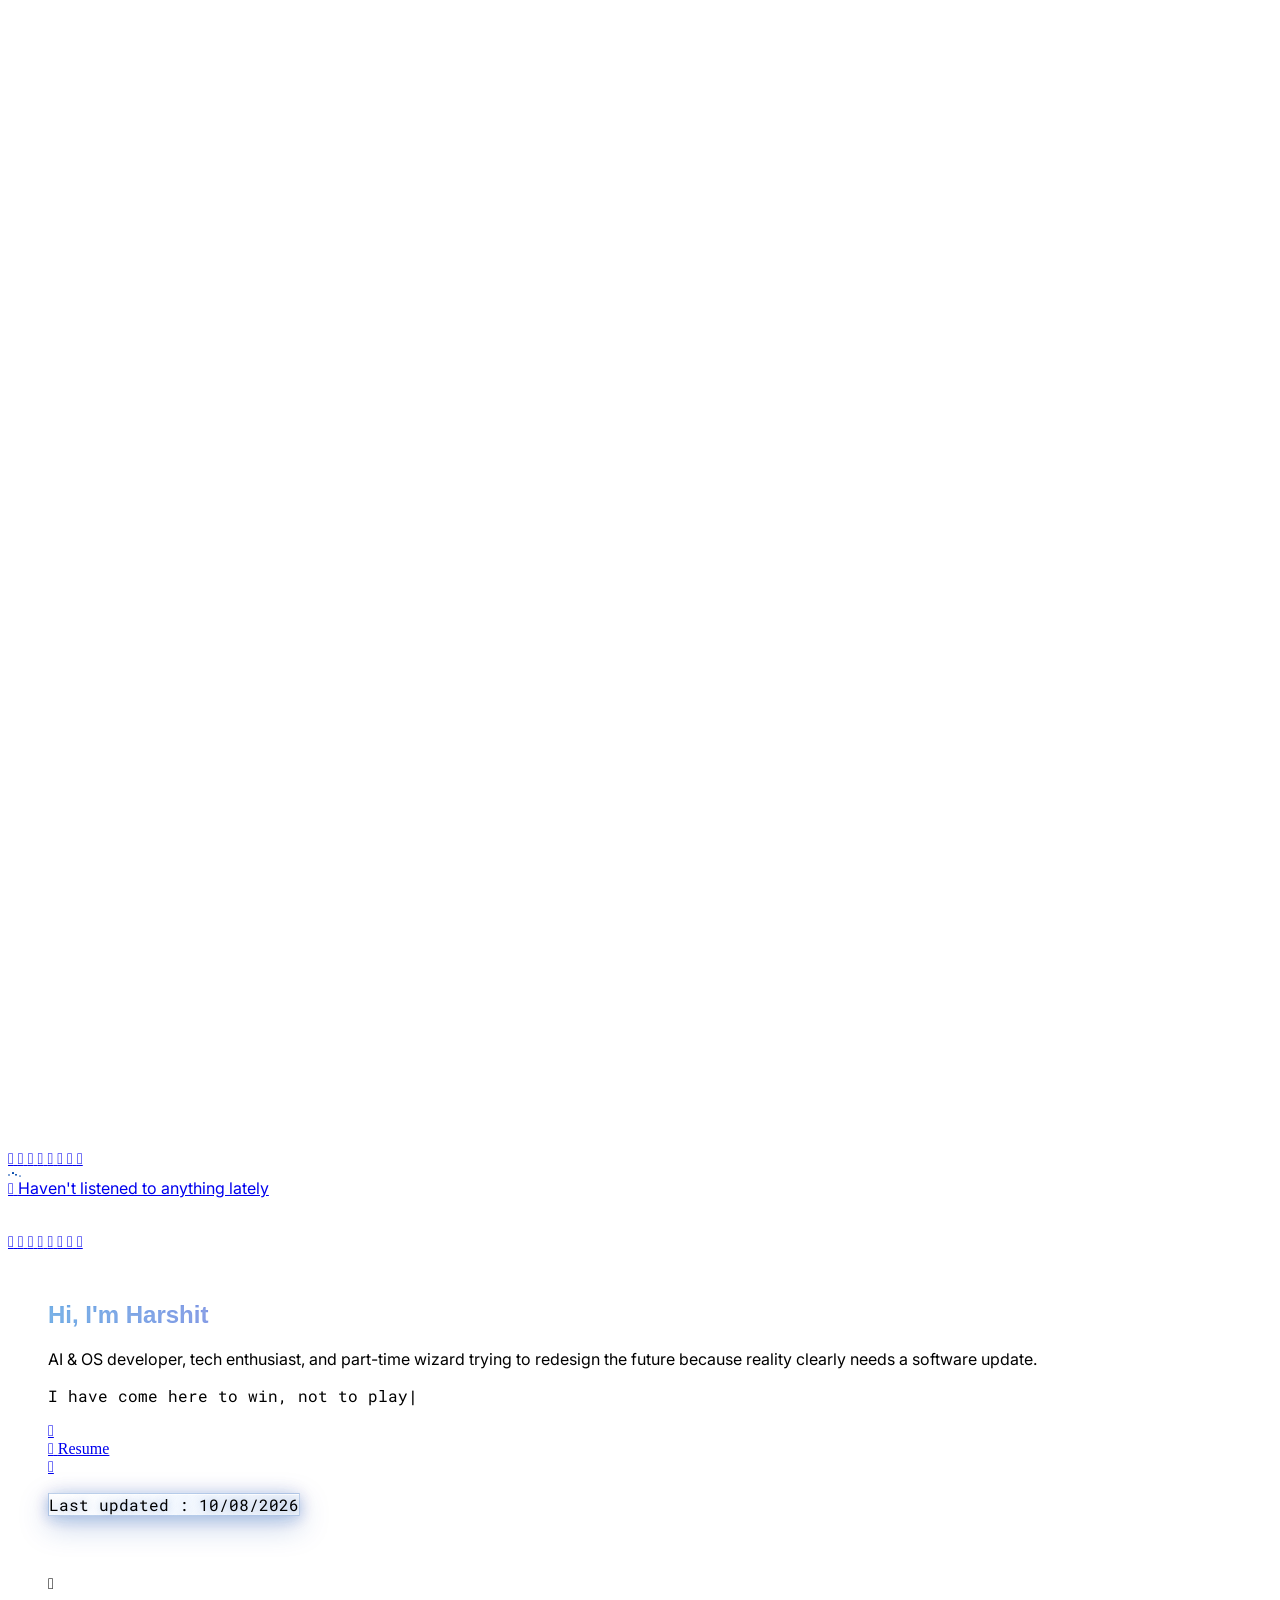
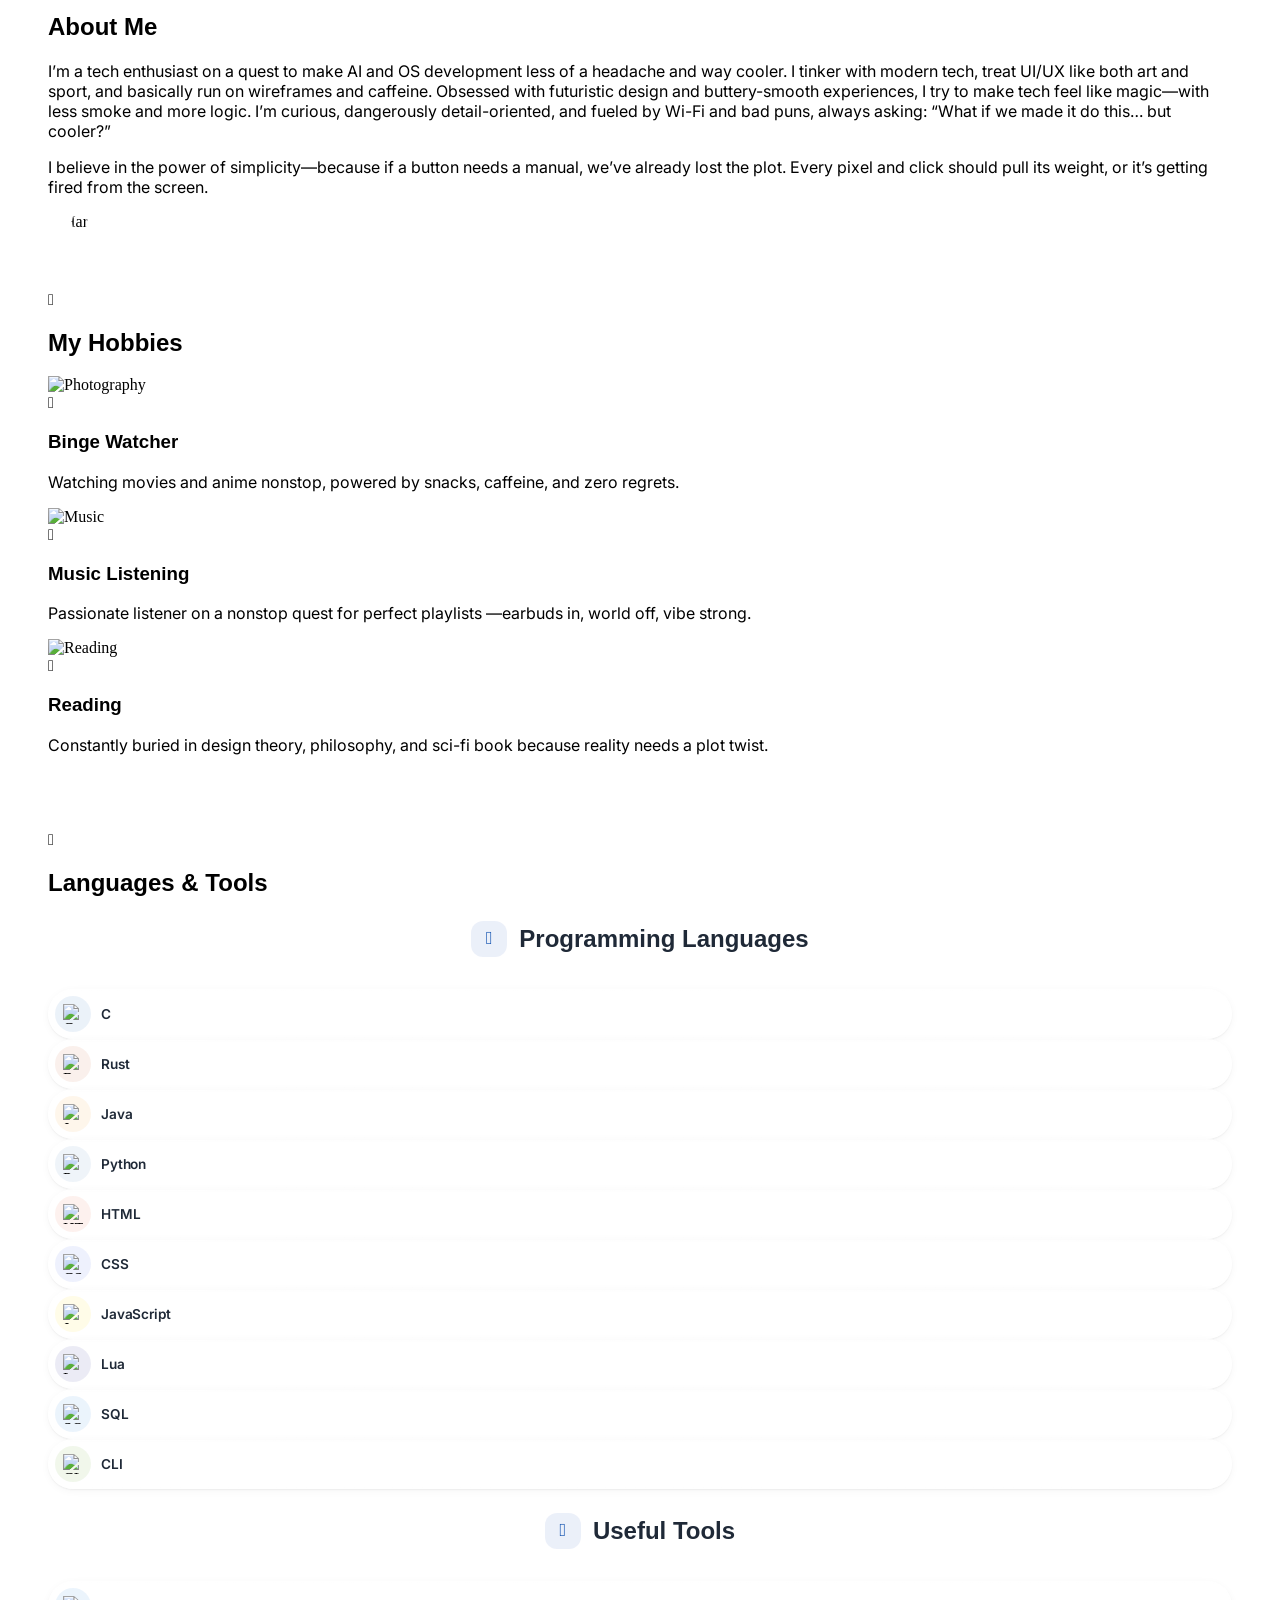
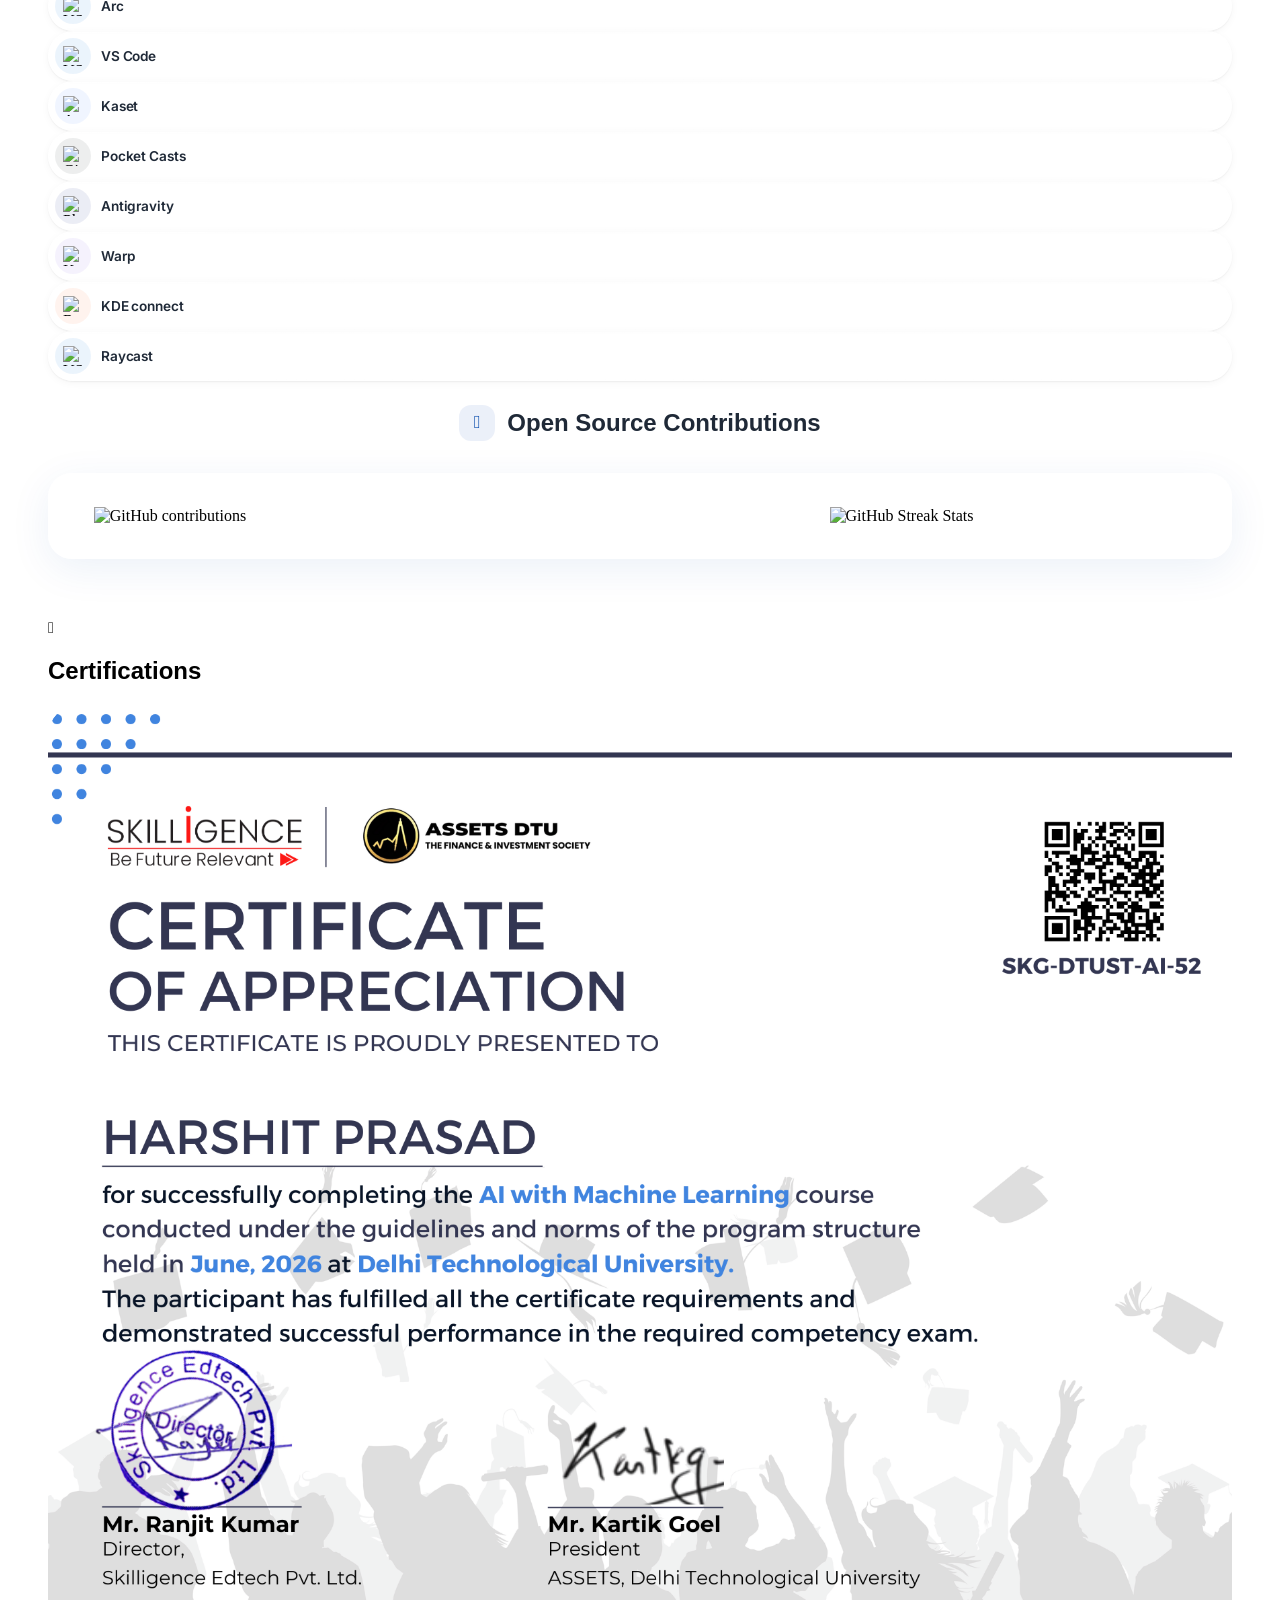
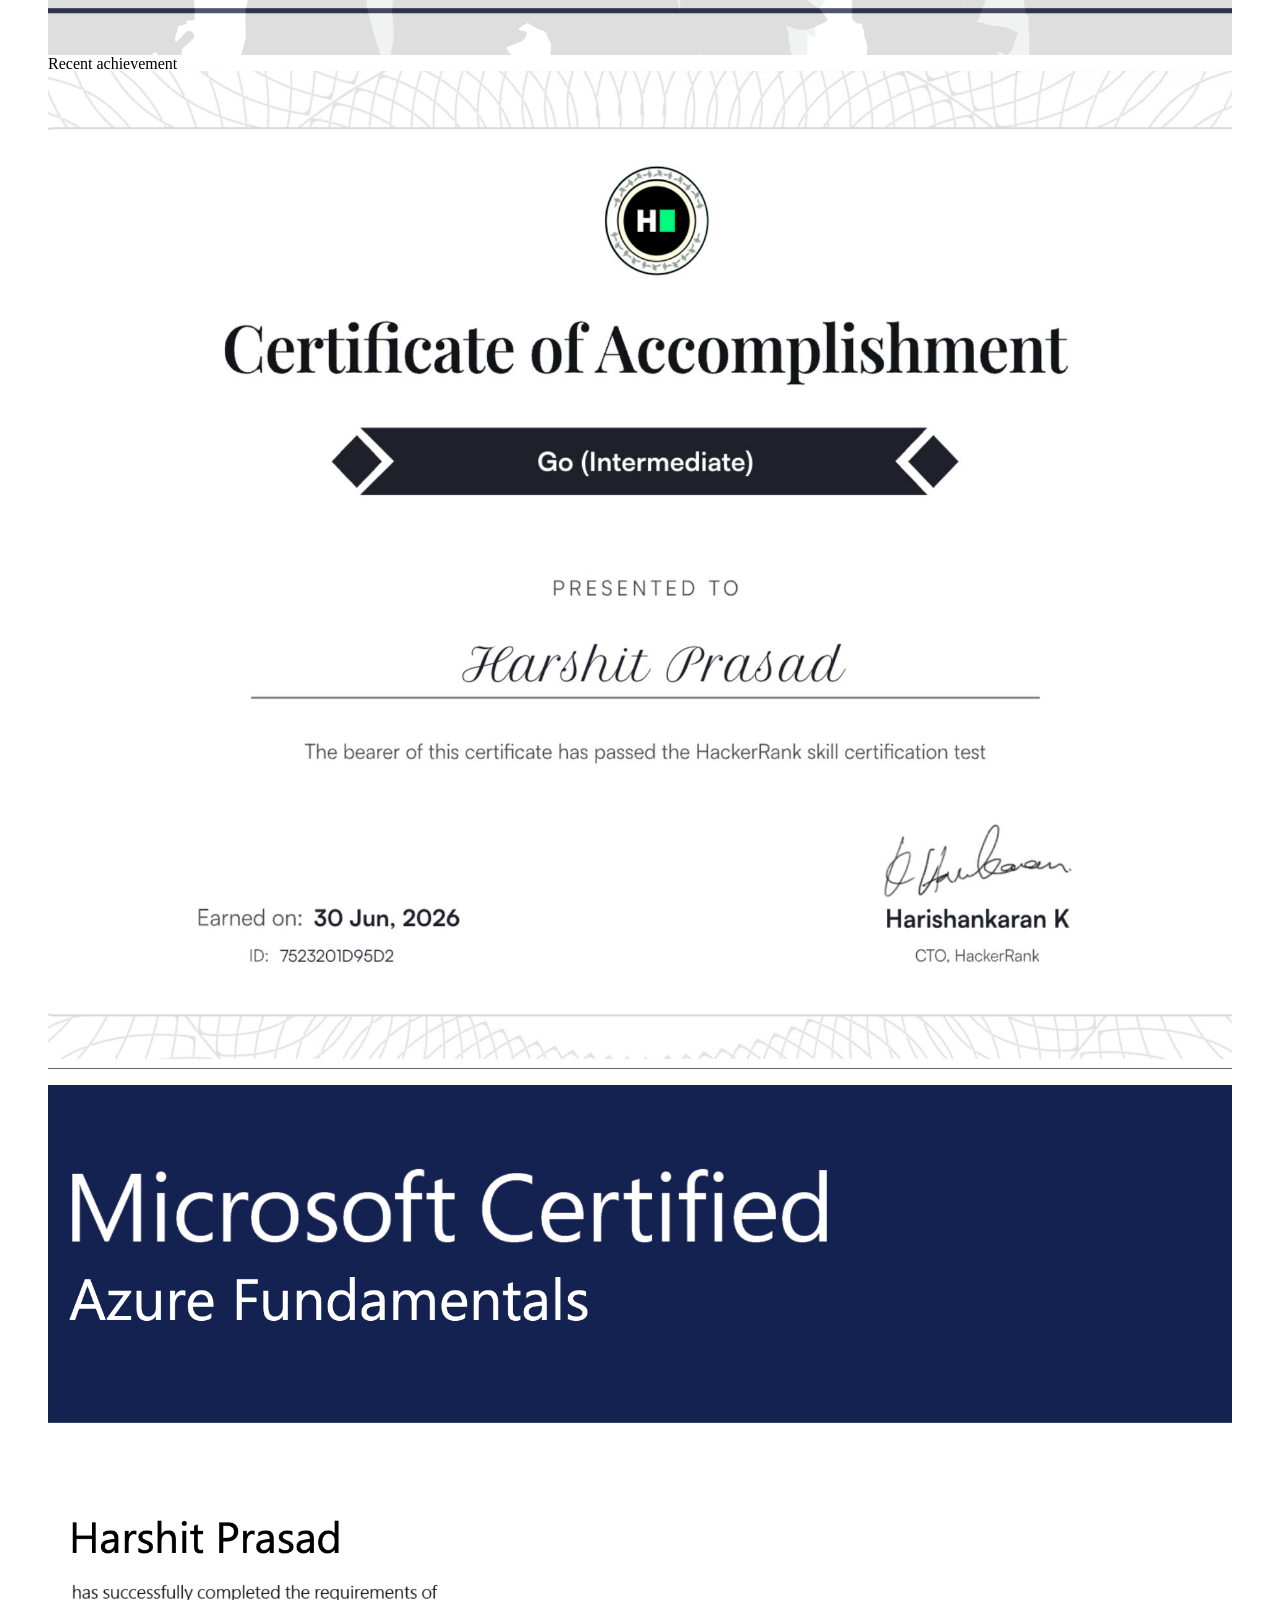
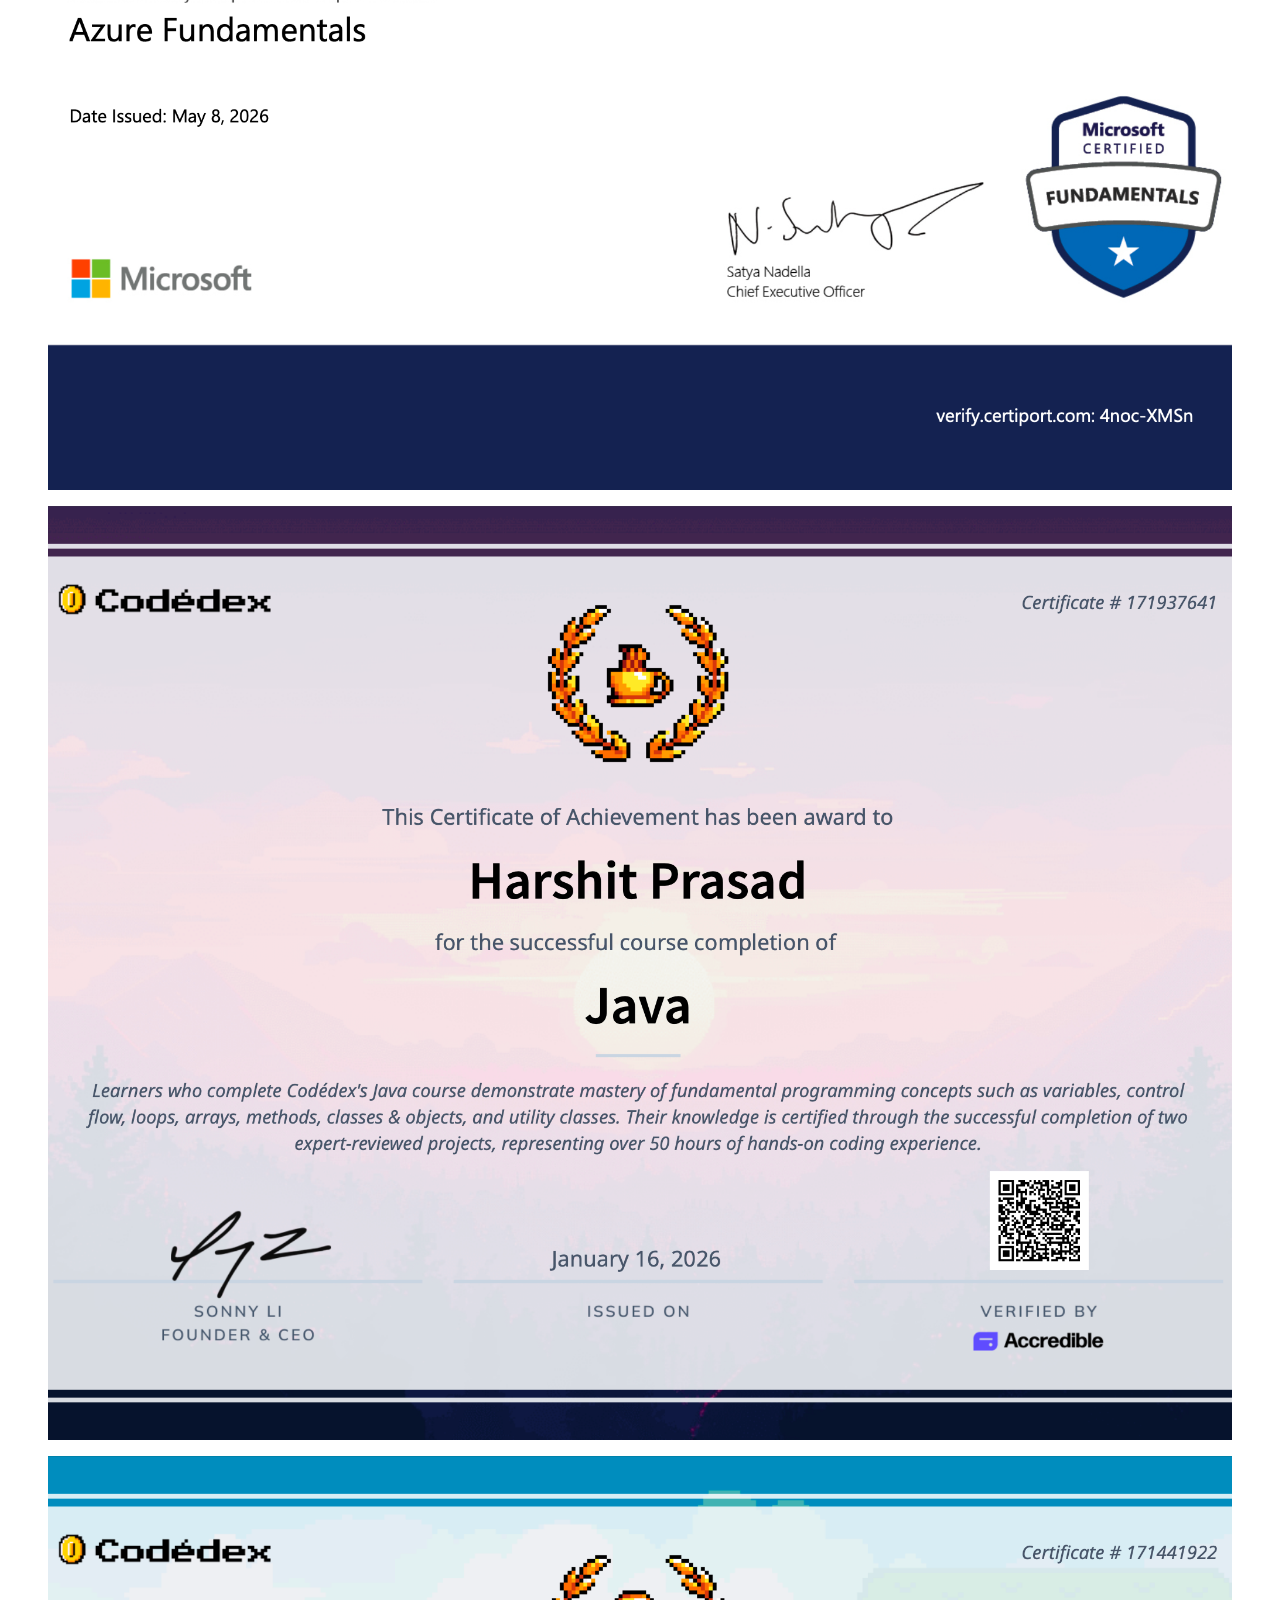
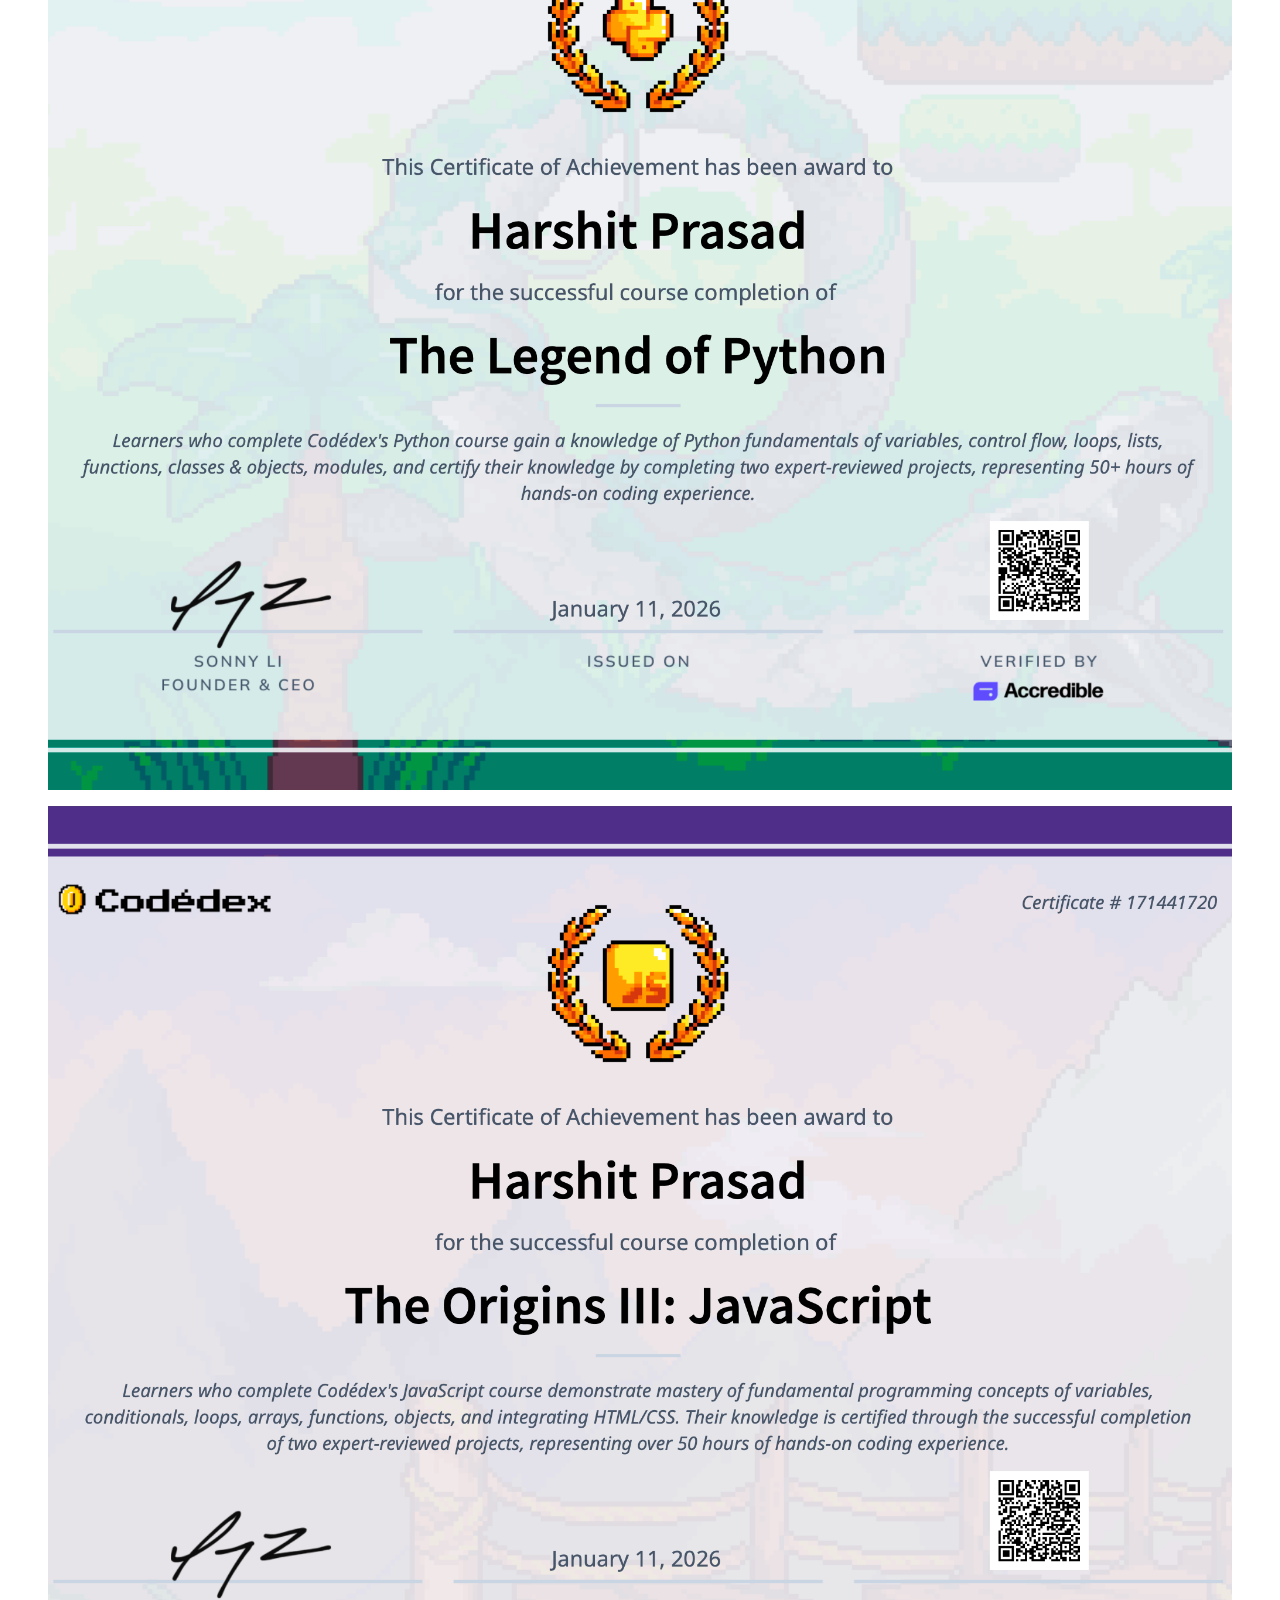
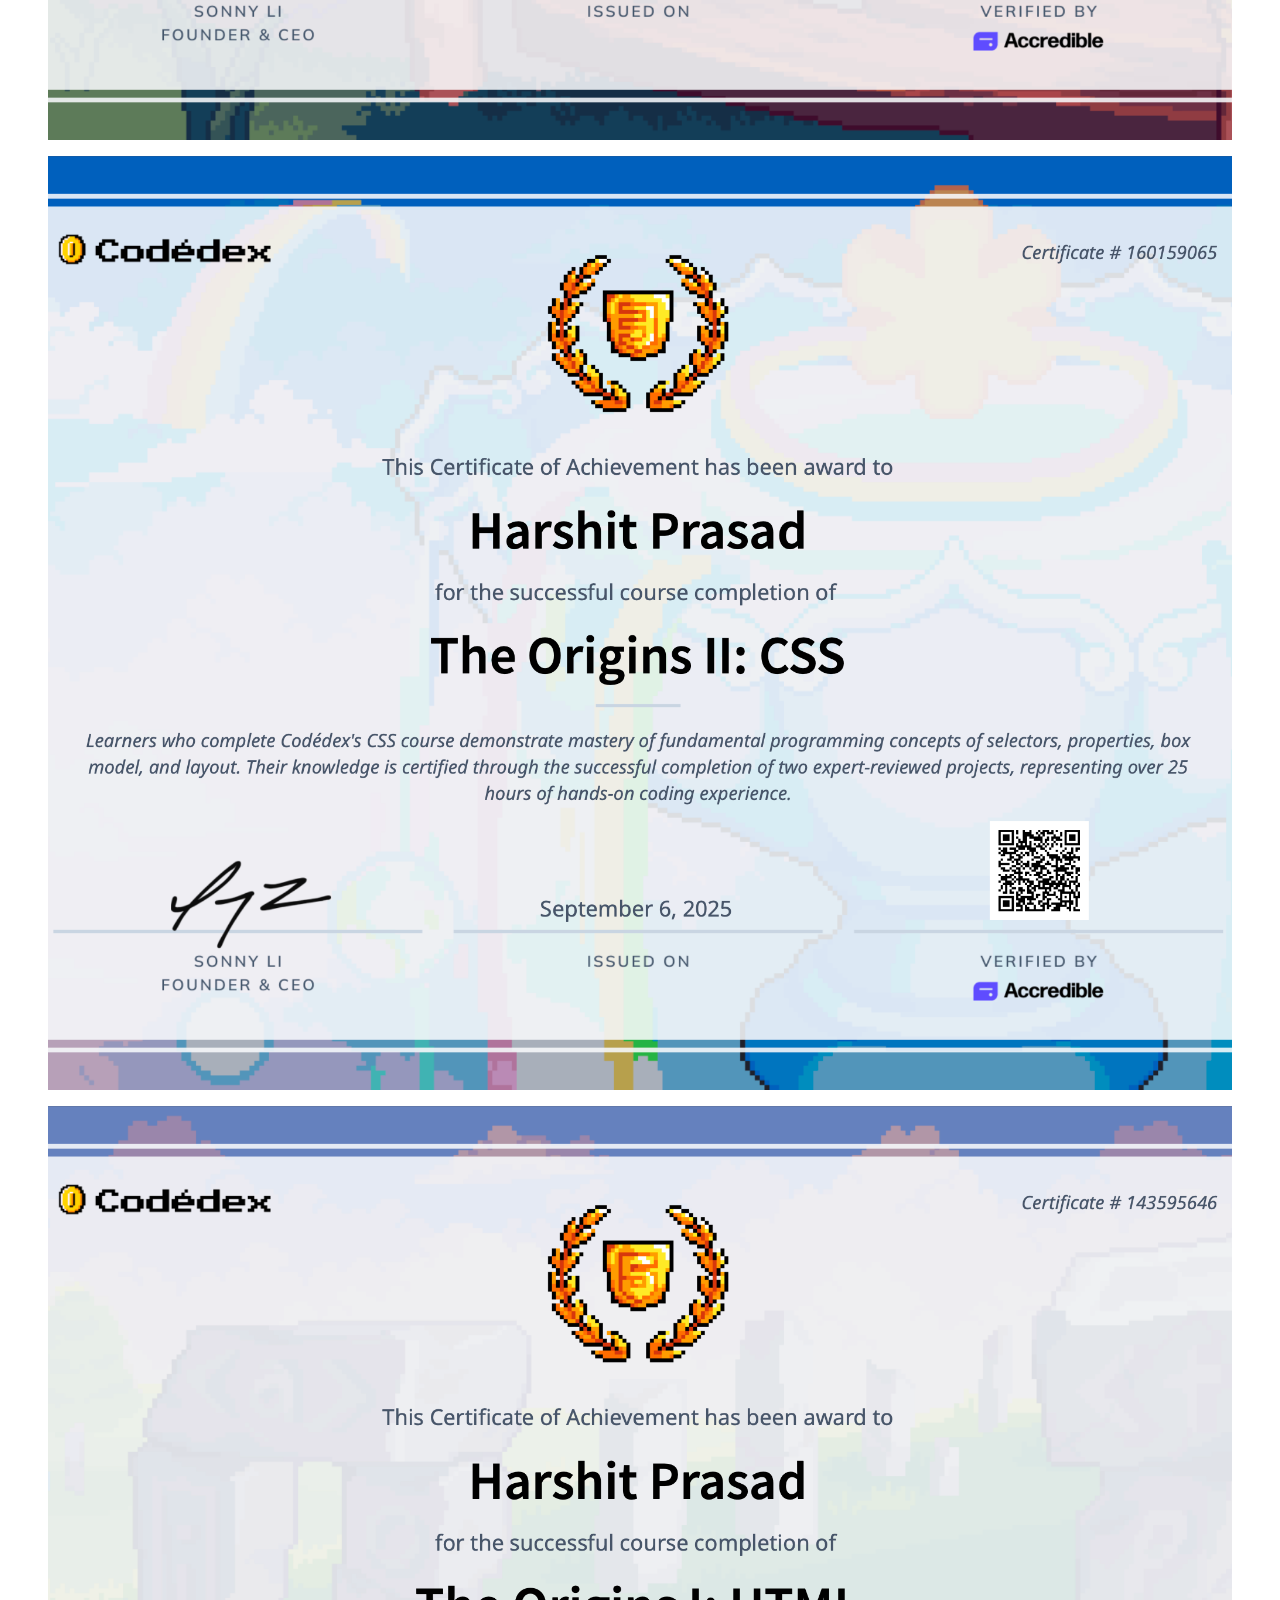
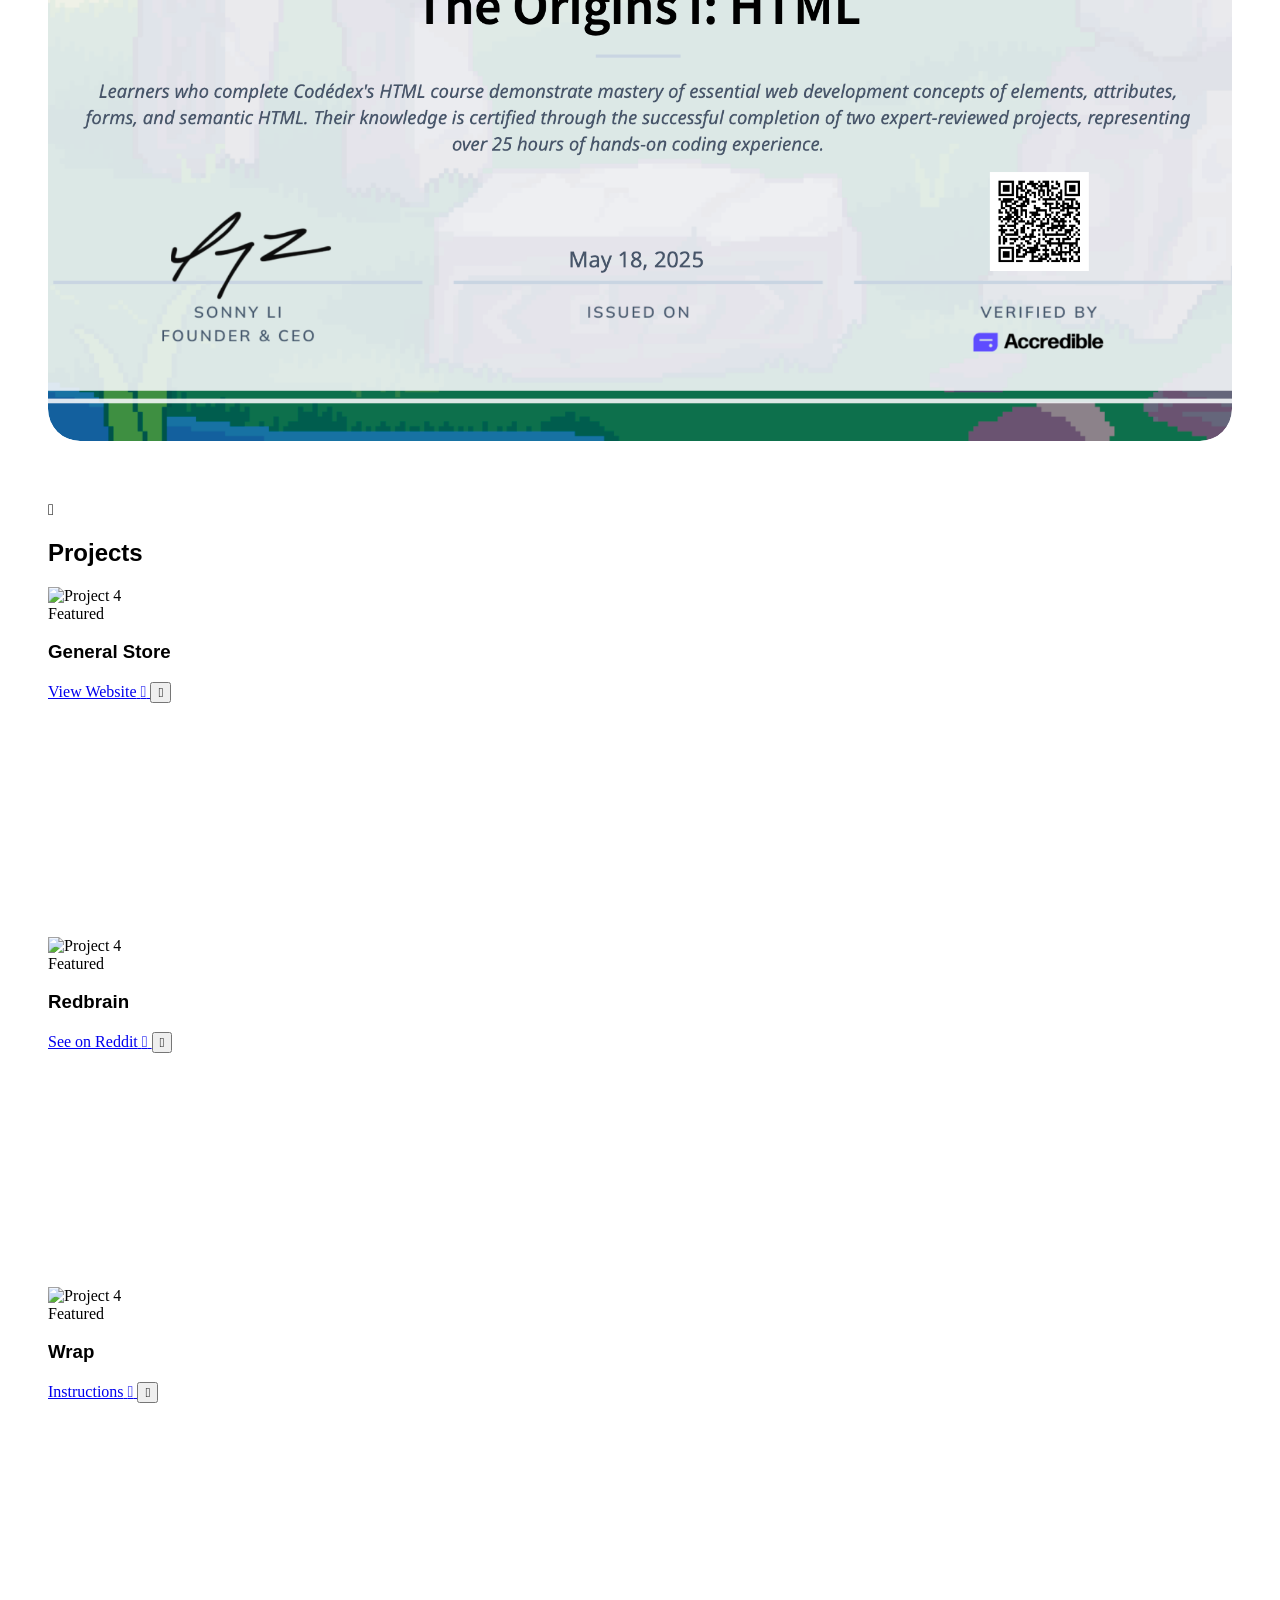
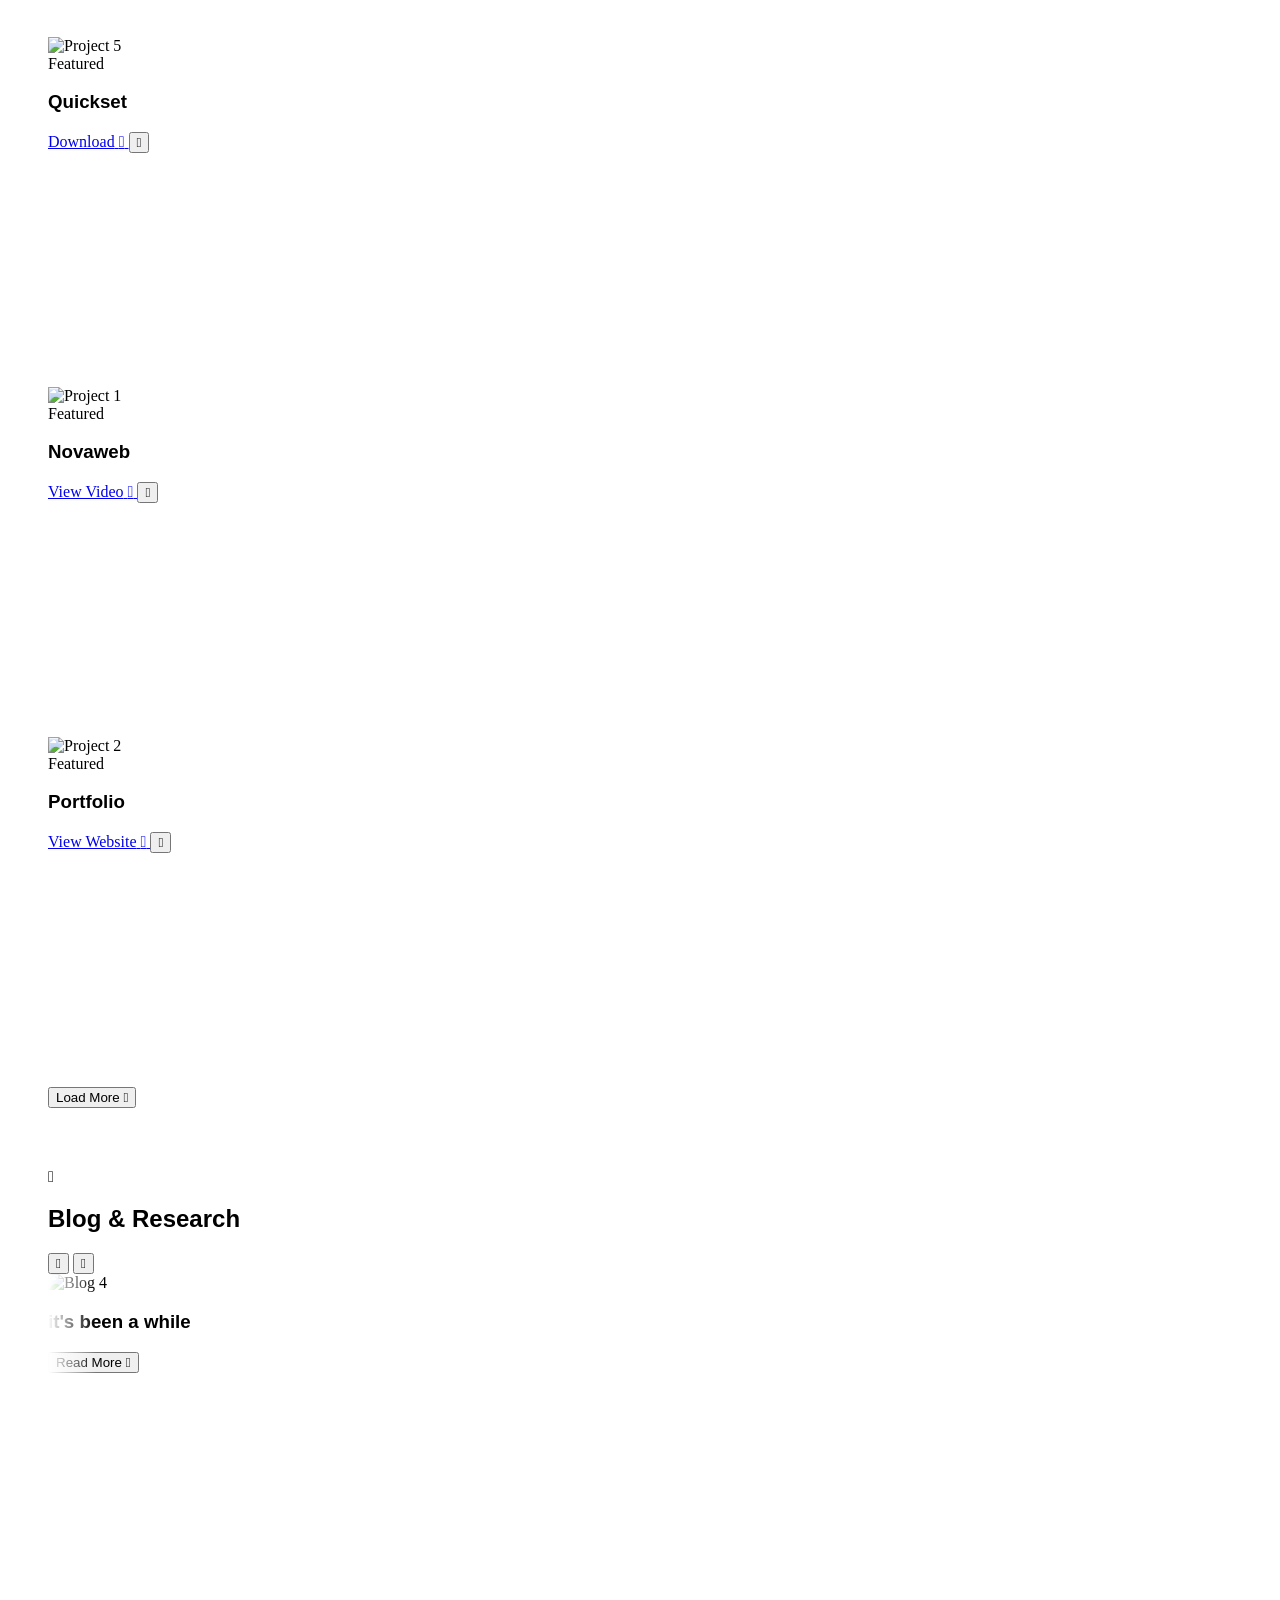
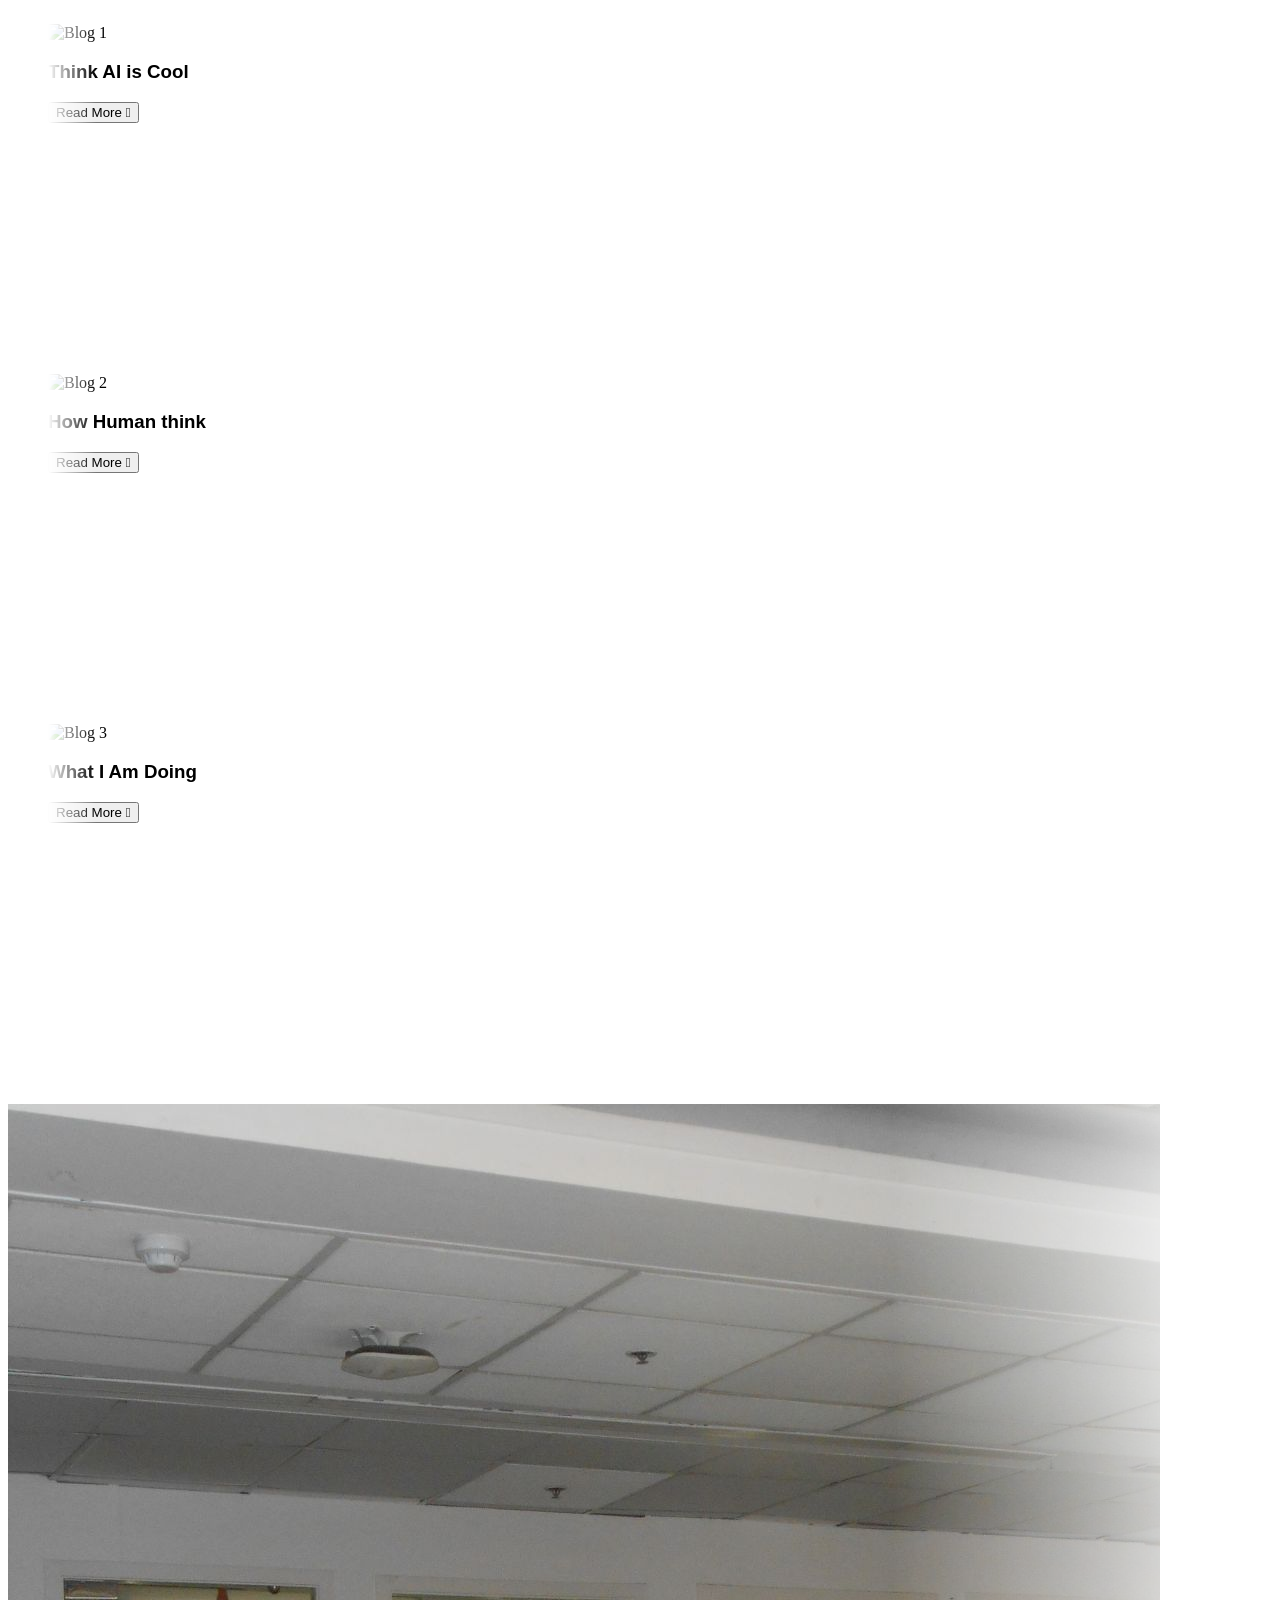
==== commit ad3a6faa: "Add files via upload" ====
--- a/index.html
+++ b/index.html
@@ -416,6 +416,47 @@
   background-clip: text;
   color: transparent;
   text-shadow: 0 0 3px rgba(255, 255, 255, 0.2);
+}
+
+/* Updated Pill — Liquid Glass with Blue Glow */
+#hero-updated-pill .updated-pill {
+  background: linear-gradient(135deg, rgba(255,255,255,0.55), rgba(210,230,255,0.25) 50%, rgba(0,71,171,0.08));
+  backdrop-filter: blur(18px);
+  -webkit-backdrop-filter: blur(18px);
+  border: 1px solid rgba(0,71,171,0.25);
+  box-shadow:
+    0 4px 14px rgba(0,71,171,0.15),
+    0 10px 30px rgba(0,71,171,0.25),
+    0 0 20px rgba(0,71,171,0.15),
+    inset 0 1px 0 rgba(255,255,255,0.8),
+    inset 0 -1px 0 rgba(255,255,255,0.15);
+  animation: updatedPillGlow 2.5s ease-in-out infinite;
+}
+#hero-updated-pill .updated-pill-dot {
+  box-shadow: 0 0 6px rgba(0,71,171,0.9), 0 0 14px rgba(0,71,171,0.6);
+  animation: updatedPillDotGlow 2.5s ease-in-out infinite;
+}
+@keyframes updatedPillGlow {
+  0%, 100% {
+    box-shadow:
+      0 4px 14px rgba(0,71,171,0.15),
+      0 10px 30px rgba(0,71,171,0.25),
+      0 0 20px rgba(0,71,171,0.15),
+      inset 0 1px 0 rgba(255,255,255,0.8),
+      inset 0 -1px 0 rgba(255,255,255,0.15);
+  }
+  50% {
+    box-shadow:
+      0 4px 16px rgba(0,71,171,0.25),
+      0 12px 36px rgba(0,71,171,0.4),
+      0 0 34px rgba(0,71,171,0.35),
+      inset 0 1px 0 rgba(255,255,255,0.9),
+      inset 0 -1px 0 rgba(255,255,255,0.2);
+  }
+}
+@keyframes updatedPillDotGlow {
+  0%, 100% { box-shadow: 0 0 6px rgba(0,71,171,0.9), 0 0 14px rgba(0,71,171,0.6); }
+  50% { box-shadow: 0 0 10px rgba(0,71,171,1), 0 0 22px rgba(0,71,171,0.85); }
 }
 @media (max-width: 768px) {
   /* Prevent anchored sections from being hidden under the fixed nav on small screens */
@@ -522,22 +563,6 @@
   .bento-grid > div {
     min-height: 200px;
   }
-}
-
-/* Terminal Hint Glow Pulse */
-.terminal-hint-glow span {
-  animation: terminalTextGlow 2.5s ease-in-out infinite;
-}
-.terminal-hint-glow kbd {
-  animation: terminalKeyGlow 2.5s ease-in-out infinite;
-}
-@keyframes terminalTextGlow {
-  0%, 100% { text-shadow: 0 0 6px rgba(0,71,171,0.6), 0 0 15px rgba(0,71,171,0.4), 0 0 30px rgba(0,71,171,0.2); }
-  50% { text-shadow: 0 0 10px rgba(0,71,171,0.8), 0 0 25px rgba(0,71,171,0.5), 0 0 45px rgba(0,71,171,0.3); }
-}
-@keyframes terminalKeyGlow {
-  0%, 100% { box-shadow: 0 2px 0 rgba(0,71,171,0.2), 0 0 12px rgba(0,71,171,0.35), 0 0 25px rgba(0,71,171,0.15); }
-  50% { box-shadow: 0 2px 0 rgba(0,71,171,0.3), 0 0 18px rgba(0,71,171,0.5), 0 0 35px rgba(0,71,171,0.25); }
 }
 
 /* Typewriter Cursor */
@@ -1788,16 +1813,13 @@
   </a>
 </div>
 
-<div class="mt-8 hidden md:flex justify-center opacity-0 translate-y-4 transition-all duration-700 delay-300" id="hero-terminal-hint">
-  <button type="button" onclick="openTerminal()" class="flex items-center gap-2 text-[13px] font-mono cursor-pointer transition-all hover:scale-105 active:scale-95 group bg-transparent border-none outline-none p-2 terminal-hint-glow">
-    <span class="text-[#0047AB] font-medium" style="text-shadow: 0 0 6px rgba(0,71,171,0.6), 0 0 15px rgba(0,71,171,0.4), 0 0 30px rgba(0,71,171,0.2);">Press</span>
-    <kbd class="text-[#0047AB] font-sans font-semibold text-[11px] rounded px-2 py-0.5 transform group-hover:-translate-y-0.5 group-active:translate-y-0.5 group-active:shadow-none transition-all backdrop-blur-sm" style="background: rgba(255,255,255,0.85); border: 1px solid rgba(0,71,171,0.25); box-shadow: 0 2px 0 rgba(0,71,171,0.2), 0 0 12px rgba(0,71,171,0.35), 0 0 25px rgba(0,71,171,0.15);">⌘</kbd>
-    <kbd class="text-[#0047AB] font-sans font-semibold text-[11px] rounded px-2 py-0.5 transform group-hover:-translate-y-0.5 group-active:translate-y-0.5 group-active:shadow-none transition-all backdrop-blur-sm" style="background: rgba(255,255,255,0.85); border: 1px solid rgba(0,71,171,0.25); box-shadow: 0 2px 0 rgba(0,71,171,0.2), 0 0 12px rgba(0,71,171,0.35), 0 0 25px rgba(0,71,171,0.15);">K</kbd>
-    <span class="text-[#0047AB] font-medium ml-1" style="text-shadow: 0 0 6px rgba(0,71,171,0.6), 0 0 15px rgba(0,71,171,0.4), 0 0 30px rgba(0,71,171,0.2);">to open terminal</span>
-  </button>
-</div>
-
-</div>
+<div class="mt-8 hidden md:flex justify-center opacity-0 translate-y-4 transition-all duration-700 delay-300" id="hero-updated-pill">
+  <span class="updated-pill flex items-center gap-2 px-3 py-1.5 rounded-full font-mono text-[11px] font-medium text-[#0047AB] tracking-wide">
+    <span class="updated-pill-dot w-1.5 h-1.5 rounded-full" style="background: #0047AB;"></span>
+    <span style="text-shadow: 0 0 8px rgba(0,71,171,0.4);">Last updated : 10/08/2026</span>
+  </span>
+</div>
+
 </div>
 </section>
 <section id="about" class="bg-gradient-to-br from-white/80 to-white/40 backdrop-blur-md rounded-3xl shadow-xl mx-4 my-8 border border-white/20 animate-section">
@@ -3678,7 +3700,7 @@
   const heroTitle = document.getElementById('hero-title');
   const heroDescription = document.getElementById('hero-description');
   const heroTaglineContainer = document.getElementById('hero-tagline-container');
-  const heroTerminalHint = document.getElementById('hero-terminal-hint');
+  const heroUpdatedPill = document.getElementById('hero-updated-pill');
   setTimeout(() => {
     if (heroTitle) heroTitle.classList.remove('opacity-0', 'translate-y-4');
   }, 300);
@@ -3689,7 +3711,7 @@
     if (heroTaglineContainer) heroTaglineContainer.classList.remove('opacity-0', 'translate-y-4');
   }, 900);
   setTimeout(() => {
-    if (heroTerminalHint) heroTerminalHint.classList.remove('opacity-0', 'translate-y-4');
+    if (heroUpdatedPill) heroUpdatedPill.classList.remove('opacity-0', 'translate-y-4');
   }, 1200);
 
   // Mobile menu toggle
@@ -4697,355 +4719,7 @@
   </div>
 </div>
 
-<!-- Terminal Overlay -->
-<div id="terminal-overlay" class="fixed inset-0 z-[9999] hidden flex items-center justify-center p-4 sm:p-10 transition-opacity duration-300 opacity-0 bg-black/40 backdrop-blur-sm">
-  <div id="terminal-window" class="w-full max-w-5xl h-[80vh] flex flex-col md:flex-row rounded-xl shadow-2xl overflow-hidden transition-transform duration-300 transform scale-95 border border-white/10" style="background: rgba(20, 20, 25, 0.85); backdrop-filter: blur(10px); -webkit-backdrop-filter: blur(10px);">
-    
-    <!-- Sidebar / Manual (Hidden on small screens) -->
-    <div class="hidden md:flex flex-col w-64 bg-black/40 border-r border-white/10 p-4">
-      <div class="flex items-center gap-2 mb-6 text-white/50 px-2">
-        <div class="w-3 h-3 rounded-full bg-[#ff5f56] cursor-pointer hover:bg-[#ff5f56]/80 flex items-center justify-center group" onclick="closeTerminal()">
-          <i class="ri-close-line text-black text-[10px] opacity-0 group-hover:opacity-100 transition-opacity"></i>
-        </div>
-        <div class="w-3 h-3 rounded-full bg-[#ffbd2e]"></div>
-        <div class="w-3 h-3 rounded-full bg-[#27c93f]"></div>
-      </div>
-      <div class="text-xs font-mono text-white/40 mb-4 px-2 uppercase tracking-wider">Manual & Shortcuts</div>
-      <div class="flex flex-col gap-1 font-mono text-sm max-h-[50vh] overflow-y-auto">
-        <div class="px-2 py-1 rounded text-white/70 hover:bg-white/10 transition-colors cursor-pointer" onclick="runCommand('help')">help <span class="text-white/30 text-[10px] float-right mt-0.5">commands</span></div>
-        <div class="px-2 py-1 rounded text-white/70 hover:bg-white/10 transition-colors cursor-pointer" onclick="runCommand('name')">name <span class="text-white/30 text-[10px] float-right mt-0.5">who am i</span></div>
-        <div class="px-2 py-1 rounded text-white/70 hover:bg-white/10 transition-colors cursor-pointer" onclick="runCommand('about')">about <span class="text-white/30 text-[10px] float-right mt-0.5">bio</span></div>
-        <div class="px-2 py-1 rounded text-white/70 hover:bg-white/10 transition-colors cursor-pointer" onclick="runCommand('projects')">projects <span class="text-white/30 text-[10px] float-right mt-0.5">my work</span></div>
-        <div class="px-2 py-1 rounded text-white/70 hover:bg-white/10 transition-colors cursor-pointer" onclick="runCommand('hobby')">hobby <span class="text-white/30 text-[10px] float-right mt-0.5">interests</span></div>
-        <div class="px-2 py-1 rounded text-white/70 hover:bg-white/10 transition-colors cursor-pointer" onclick="runCommand('blog')">blog <span class="text-white/30 text-[10px] float-right mt-0.5">writing</span></div>
-        <div class="px-2 py-1 rounded text-white/70 hover:bg-white/10 transition-colors cursor-pointer" onclick="runCommand('certification')">certification <span class="text-white/30 text-[10px] float-right mt-0.5">credentials</span></div>
-        <div class="px-2 py-1 rounded text-white/70 hover:bg-white/10 transition-colors cursor-pointer" onclick="runCommand('contact')">contact <span class="text-white/30 text-[10px] float-right mt-0.5">connect</span></div>
-        <div class="px-2 py-1 rounded text-white/70 hover:bg-white/10 transition-colors cursor-pointer" onclick="runCommand('clear')">clear <span class="text-white/30 text-[10px] float-right mt-0.5">clear screen</span></div>
-      </div>
-      <div class="mt-auto px-2 text-xs font-mono text-white/30">
-        Press <span class="bg-white/10 px-1 py-0.5 rounded">Esc</span> to close
-      </div>
-    </div>
-
-    <!-- Main Terminal Area -->
-    <div class="flex-1 flex flex-col relative h-full">
-      <!-- Mobile Header with X button -->
-      <div class="md:hidden flex items-center justify-between p-3 border-b border-white/10 bg-black/20">
-        <div class="text-white/50 text-xs font-mono">Terminal Mode</div>
-        <button onclick="closeTerminal()" class="text-white/50 hover:text-white transition-colors">
-          <i class="ri-close-line text-lg"></i>
-        </button>
-      </div>
-
-      <!-- Terminal Output History -->
-      <div id="terminal-history" class="flex-1 overflow-y-auto p-4 sm:p-6 font-mono text-sm sm:text-base text-white/80 scroll-smooth pb-2">
-        <div class="mb-4">
-          <div class="text-[#27c93f]">Welcome to Harshit's Terminal.</div>
-          <div class="text-white/50 mt-1">Type 'help' to see available commands. Warp terminal inspired.</div>
-        </div>
-      </div>
-
-      <!-- Terminal Input Block (Warp Style) -->
-      <div class="p-4 sm:p-6 pt-2 shrink-0">
-        <div class="bg-black/30 rounded-lg border border-white/10 focus-within:border-primary/50 focus-within:bg-black/50 transition-all flex items-center p-3">
-          <div class="text-[#ffbd2e] mr-3 shrink-0 flex items-center gap-2">
-            <i class="ri-arrow-right-s-line text-lg"></i>
-            <span class="text-white/40 text-sm hidden sm:inline">~/Harshit/Website</span>
-          </div>
-          <input type="text" id="terminal-input" autocomplete="off" spellcheck="false" class="bg-transparent border-none outline-none text-white font-mono w-full text-sm sm:text-base" autofocus>
-        </div>
-      </div>
-    </div>
-
-  </div>
-</div>
-
 <script>
-  // Terminal Logic
-  const terminalOverlay = document.getElementById('terminal-overlay');
-  const terminalWindow = document.getElementById('terminal-window');
-  const terminalInput = document.getElementById('terminal-input');
-  const terminalHistory = document.getElementById('terminal-history');
-
-  let terminalActive = false;
-
-  function openTerminal() {
-    terminalActive = true;
-    terminalOverlay.classList.remove('hidden');
-    setTimeout(() => {
-      terminalOverlay.classList.remove('opacity-0');
-      terminalWindow.classList.remove('scale-95');
-      terminalWindow.classList.add('scale-100');
-      terminalInput.focus();
-    }, 10);
-  }
-
-  function closeTerminal() {
-    terminalActive = false;
-    terminalOverlay.classList.add('opacity-0');
-    terminalWindow.classList.remove('scale-100');
-    terminalWindow.classList.add('scale-95');
-    
-    setTimeout(() => {
-      terminalOverlay.classList.add('hidden');
-    }, 300);
-  }
-
-  // Global Keyboard Shortcut Listener
-  document.addEventListener('keydown', (e) => {
-    const isCmdK = (e.metaKey || e.ctrlKey) && (e.key.toLowerCase() === 'k' || e.code === 'KeyK');
-    const activeEl = document.activeElement;
-    const isTyping = activeEl && (activeEl.tagName === 'INPUT' || activeEl.tagName === 'TEXTAREA' || activeEl.isContentEditable);
-    if (isCmdK || (e.key === '`' && !isTyping)) {
-      e.preventDefault();
-      if (terminalActive) {
-        closeTerminal();
-      } else {
-        openTerminal();
-      }
-    }
-    
-    if (e.key === 'Escape' && terminalActive) {
-      closeTerminal();
-    }
-  });
-
-  // Keep input focused when clicking inside terminal window
-  terminalWindow.addEventListener('click', () => {
-    if (terminalActive) {
-      terminalInput.focus();
-    }
-  });
-
-  // Handle Input Execution
-  terminalInput.addEventListener('keydown', (e) => {
-    if (e.key === 'Enter') {
-      const command = terminalInput.value.trim().toLowerCase();
-      if (command) {
-        executeCommand(command);
-        terminalInput.value = '';
-      }
-    }
-  });
-
-  // Exported for onclick usage
-  window.runCommand = function(cmd) {
-    executeCommand(cmd);
-  }
-
-  function appendOutput(htmlContent) {
-    const outputBlock = document.createElement('div');
-    outputBlock.className = 'mb-4 opacity-0 transform translate-y-2 transition-all duration-300';
-    outputBlock.innerHTML = htmlContent;
-    terminalHistory.appendChild(outputBlock);
-    
-    setTimeout(() => {
-      outputBlock.classList.remove('opacity-0', 'translate-y-2');
-    }, 10);
-
-    // Scroll to bottom with slight delay for animation
-    setTimeout(() => {
-        terminalHistory.scrollTop = terminalHistory.scrollHeight;
-    }, 50);
-  }
-
-  function executeCommand(cmd) {
-    const safeCmdDisplay = cmd.replace(/&/g, '&amp;').replace(/</g, '&lt;').replace(/>/g, '&gt;').replace(/"/g, '&quot;');
-    const userBlock = `
-      <div class="flex items-center gap-2 mb-2 text-white/50 bg-white/5 p-2 rounded-t-lg border-b border-white/5">
-        <i class="ri-arrow-right-s-line text-[#ffbd2e]"></i>
-        <span class="text-white">${safeCmdDisplay}</span>
-      </div>
-    `;
-    
-    let responseHTML = '';
-    
-    switch(cmd) {
-      case 'help':
-        responseHTML = `
-          <div class="px-2">
-            <div class="text-[#27c93f] mb-2 font-bold">Available Commands:</div>
-            <table class="w-full text-left text-white/70 text-sm">
-              <tr><td class="pr-4 py-1 text-white">name</td><td>My identity</td></tr>
-              <tr><td class="pr-4 py-1 text-white">about</td><td>Brief biography</td></tr>
-              <tr><td class="pr-4 py-1 text-white">projects</td><td>List of featured works</td></tr>
-              <tr><td class="pr-4 py-1 text-white">hobby</td><td>What I do for fun</td></tr>
-              <tr><td class="pr-4 py-1 text-white">blog</td><td>Latest thoughts & writings</td></tr>
-              <tr><td class="pr-4 py-1 text-white">certification</td><td>Professional credentials</td></tr>
-              <tr><td class="pr-4 py-1 text-white">contact</td><td>Ways to reach me</td></tr>
-              <tr><td class="pr-4 py-1 text-white">clear</td><td>Clear terminal output</td></tr>
-            </table>
-          </div>
-        `;
-        break;
-      case 'name':
-      case 'whoami':
-        responseHTML = `
-          <div class="px-2">
-            <div class="text-[#00aaff] font-bold mb-1 text-xl">Harshit</div>
-            <div class="text-white/60 text-sm">@itsharshitgoat • Delhi, India</div>
-            <div class="text-white/80 mt-2 text-sm leading-relaxed">
-              AI & OS Developer crafting seamless, performance-first experiences.<br>
-              <i class="text-white/50 text-xs">"Code is poetry, but performance is the rhythm."</i>
-            </div>
-          </div>
-        `;
-        break;
-      case 'about':
-        responseHTML = `
-          <div class="px-2">
-            <div class="text-[#00aaff] font-bold mb-2 text-lg">About Me</div>
-            <div class="text-white/80 leading-relaxed text-sm">
-              I’m a tech enthusiast on a quest to make AI and OS development less of a headache and way cooler. 
-              I tinker with modern tech, treat UI/UX like both art and sport, and basically run on wireframes and caffeine. 
-              Obsessed with futuristic design and buttery-smooth experiences, I try to make tech feel like magic—with less smoke and more logic.<br><br>
-              <span class="text-white/60">I believe in the power of simplicity—because if a button needs a manual, we’ve already lost the plot.</span>
-            </div>
-          </div>
-        `;
-        break;
-      case 'projects':
-      case 'project':
-        responseHTML = `
-          <div class="px-2">
-            <div class="text-[#27c93f] font-bold mb-2 text-lg">Featured Projects</div>
-            <div class="space-y-3">
-              <div class="bg-white/5 border border-white/10 p-2 rounded">
-                <span class="text-[#ffbd2e] font-bold text-sm">1. The Big Question</span>
-                <p class="text-white/60 text-xs mt-1">An early major milestone built from the ground up.</p>
-              </div>
-              <div class="bg-white/5 border border-white/10 p-2 rounded">
-                <span class="text-[#ffbd2e] font-bold text-sm">2. AI & OS Integrations</span>
-                <p class="text-white/60 text-xs mt-1">Deep low-level OS architecture paired with high-level intelligence.</p>
-              </div>
-              <div class="bg-white/5 border border-white/10 p-2 rounded">
-                <span class="text-[#ffbd2e] font-bold text-sm">3. Visual Gallery & Web Apps</span>
-                <p class="text-white/60 text-xs mt-1">12+ beautifully designed web experiences emphasizing UI/UX magic.</p>
-              </div>
-            </div>
-            <div class="mt-3 text-white/40 text-xs italic flex items-center gap-1">
-              <i class="ri-mouse-line"></i> Close the terminal and scroll to the <span class="text-white">Projects</span> section to see the full visual gallery.
-            </div>
-          </div>
-        `;
-        break;
-      case 'hobby':
-      case 'hobbies':
-        responseHTML = `
-          <div class="px-2">
-            <div class="text-[#ff5f56] font-bold mb-3 text-lg">Hobbies & Interests</div>
-            <div class="space-y-3">
-              <div class="flex items-start gap-3">
-                <div class="w-8 h-8 rounded-full bg-[#ff5f56]/20 text-[#ff5f56] flex items-center justify-center shrink-0 border border-[#ff5f56]/30">
-                  <i class="ri-tv-line"></i>
-                </div>
-                <div>
-                  <span class="text-[#ff5f56] font-bold text-sm">Binge Watcher</span>
-                  <p class="text-white/60 text-xs leading-relaxed">Watching movies and anime nonstop, powered by snacks, caffeine, and zero regrets.</p>
-                </div>
-              </div>
-              <div class="flex items-start gap-3">
-                <div class="w-8 h-8 rounded-full bg-[#00aaff]/20 text-[#00aaff] flex items-center justify-center shrink-0 border border-[#00aaff]/30">
-                  <i class="ri-music-2-line"></i>
-                </div>
-                <div>
-                  <span class="text-[#00aaff] font-bold text-sm">Music Listening</span>
-                  <p class="text-white/60 text-xs leading-relaxed">Passionate listener on a nonstop quest for perfect playlists —earbuds in, world off, vibe strong.</p>
-                </div>
-              </div>
-              <div class="flex items-start gap-3">
-                <div class="w-8 h-8 rounded-full bg-[#ffbd2e]/20 text-[#ffbd2e] flex items-center justify-center shrink-0 border border-[#ffbd2e]/30">
-                  <i class="ri-book-line"></i>
-                </div>
-                <div>
-                  <span class="text-[#ffbd2e] font-bold text-sm">Reading</span>
-                  <p class="text-white/60 text-xs leading-relaxed">Constantly buried in design theory, philosophy, and sci-fi books because reality needs a plot twist.</p>
-                </div>
-              </div>
-            </div>
-          </div>
-        `;
-        break;
-      case 'blog':
-        responseHTML = `
-          <div class="px-2">
-            <div class="text-[#ffbd2e] font-bold mb-2 text-lg">Blog & Research</div>
-            <div class="border-l-2 border-[#ffbd2e]/30 pl-3 space-y-4">
-              <div>
-                <div class="text-white/90 text-sm font-bold hover:text-[#ffbd2e] transition-colors">Think AI is Cool Now..?</div>
-                <div class="text-white/60 text-xs mt-1">Building truly human-like AI by combining values, memory, simulation, and curiosity into a learning system for real progress.</div>
-              </div>
-              <div>
-                <div class="text-white/90 text-sm font-bold hover:text-[#ffbd2e] transition-colors">How Human think...?</div>
-                <div class="text-white/60 text-xs mt-1">Observe how humans, especially from different backgrounds and experiences, identify and classify everyday objects and symbols.</div>
-              </div>
-              <div>
-                <div class="text-white/90 text-sm font-bold hover:text-[#ffbd2e] transition-colors">Why I Am Doing This..?</div>
-                <div class="text-white/60 text-xs mt-1">A personal reflection on the purpose, philosophy, and soul behind the technology I’m building and why it matters more than ever.</div>
-              </div>
-            </div>
-          </div>
-        `;
-        break;
-      case 'certification':
-      case 'certifications':
-      case 'certs':
-        responseHTML = `
-          <div class="px-2">
-            <div class="text-[#00aaff] font-bold mb-3 text-lg">Certifications</div>
-            <div class="grid grid-cols-1 sm:grid-cols-2 gap-2 text-sm">
-              <div class="bg-white/5 border border-white/10 p-2 rounded hover:border-[#00aaff]/50 transition-colors">
-                <div class="text-white/90 font-bold"><i class="ri-award-line text-[#00aaff] mr-1"></i>Azure Fundamentals</div>
-                <div class="text-white/50 text-xs mt-1">Microsoft • 2026</div>
-              </div>
-              <div class="bg-white/5 border border-white/10 p-2 rounded hover:border-[#00aaff]/50 transition-colors">
-                <div class="text-white/90 font-bold"><i class="ri-award-line text-[#00aaff] mr-1"></i>Java</div>
-                <div class="text-white/50 text-xs mt-1">Codédex • 2026</div>
-              </div>
-              <div class="bg-white/5 border border-white/10 p-2 rounded hover:border-[#00aaff]/50 transition-colors">
-                <div class="text-white/90 font-bold"><i class="ri-award-line text-[#00aaff] mr-1"></i>Python</div>
-                <div class="text-white/50 text-xs mt-1">Codédex • 2026</div>
-              </div>
-              <div class="bg-white/5 border border-white/10 p-2 rounded hover:border-[#00aaff]/50 transition-colors">
-                <div class="text-white/90 font-bold"><i class="ri-award-line text-[#00aaff] mr-1"></i>JavaScript</div>
-                <div class="text-white/50 text-xs mt-1">Codédex • 2026</div>
-              </div>
-              <div class="bg-white/5 border border-white/10 p-2 rounded hover:border-[#00aaff]/50 transition-colors">
-                <div class="text-white/90 font-bold"><i class="ri-award-line text-[#00aaff] mr-1"></i>Css</div>
-                <div class="text-white/50 text-xs mt-1">Codédex • 2025</div>
-              </div>
-            </div>
-            <div class="mt-3 text-white/40 text-xs italic">Scroll to the Certifications section to view interactive certificates.</div>
-          </div>
-        `;
-        break;
-      case 'contact':
-        responseHTML = `
-          <div class="px-2">
-            <div class="text-[#ff5f56] font-bold mb-2 text-lg">Connect</div>
-            <div class="text-white/80 mb-4">I'm always open to discussing tech, OS, or AI.</div>
-            <div class="flex flex-col gap-2">
-              <a href="#contact" onclick="closeTerminal(); setTimeout(() => document.getElementById('contact').scrollIntoView({behavior:'smooth'}), 100);" class="bg-white/10 hover:bg-white/20 border border-white/10 inline-flex items-center gap-2 px-3 py-2 rounded transition-colors w-max text-sm">
-                <i class="ri-mail-send-line text-[#27c93f]"></i> Drop a message here
-              </a>
-              <div class="text-white/50 text-xs mt-1">Or simply close terminal to explore manually.</div>
-            </div>
-          </div>
-        `;
-        break;
-      case 'clear':
-        terminalHistory.innerHTML = '';
-        return; 
-      default:
-        const sanitizedCmd = cmd.replace(/&/g, '&amp;').replace(/</g, '&lt;').replace(/>/g, '&gt;').replace(/"/g, '&quot;');
-        responseHTML = `
-          <div class="px-2 text-[#ff5f56]">command not found: ${sanitizedCmd}</div>
-        `;
-    }
-
-    appendOutput('<div class="bg-white/5 pb-3 rounded-b-lg mb-4">' + userBlock + responseHTML + '</div>');
-  }
-
   // Load More Projects Logic
   let projectsVisible = 6;
   function loadMoreProjects() {
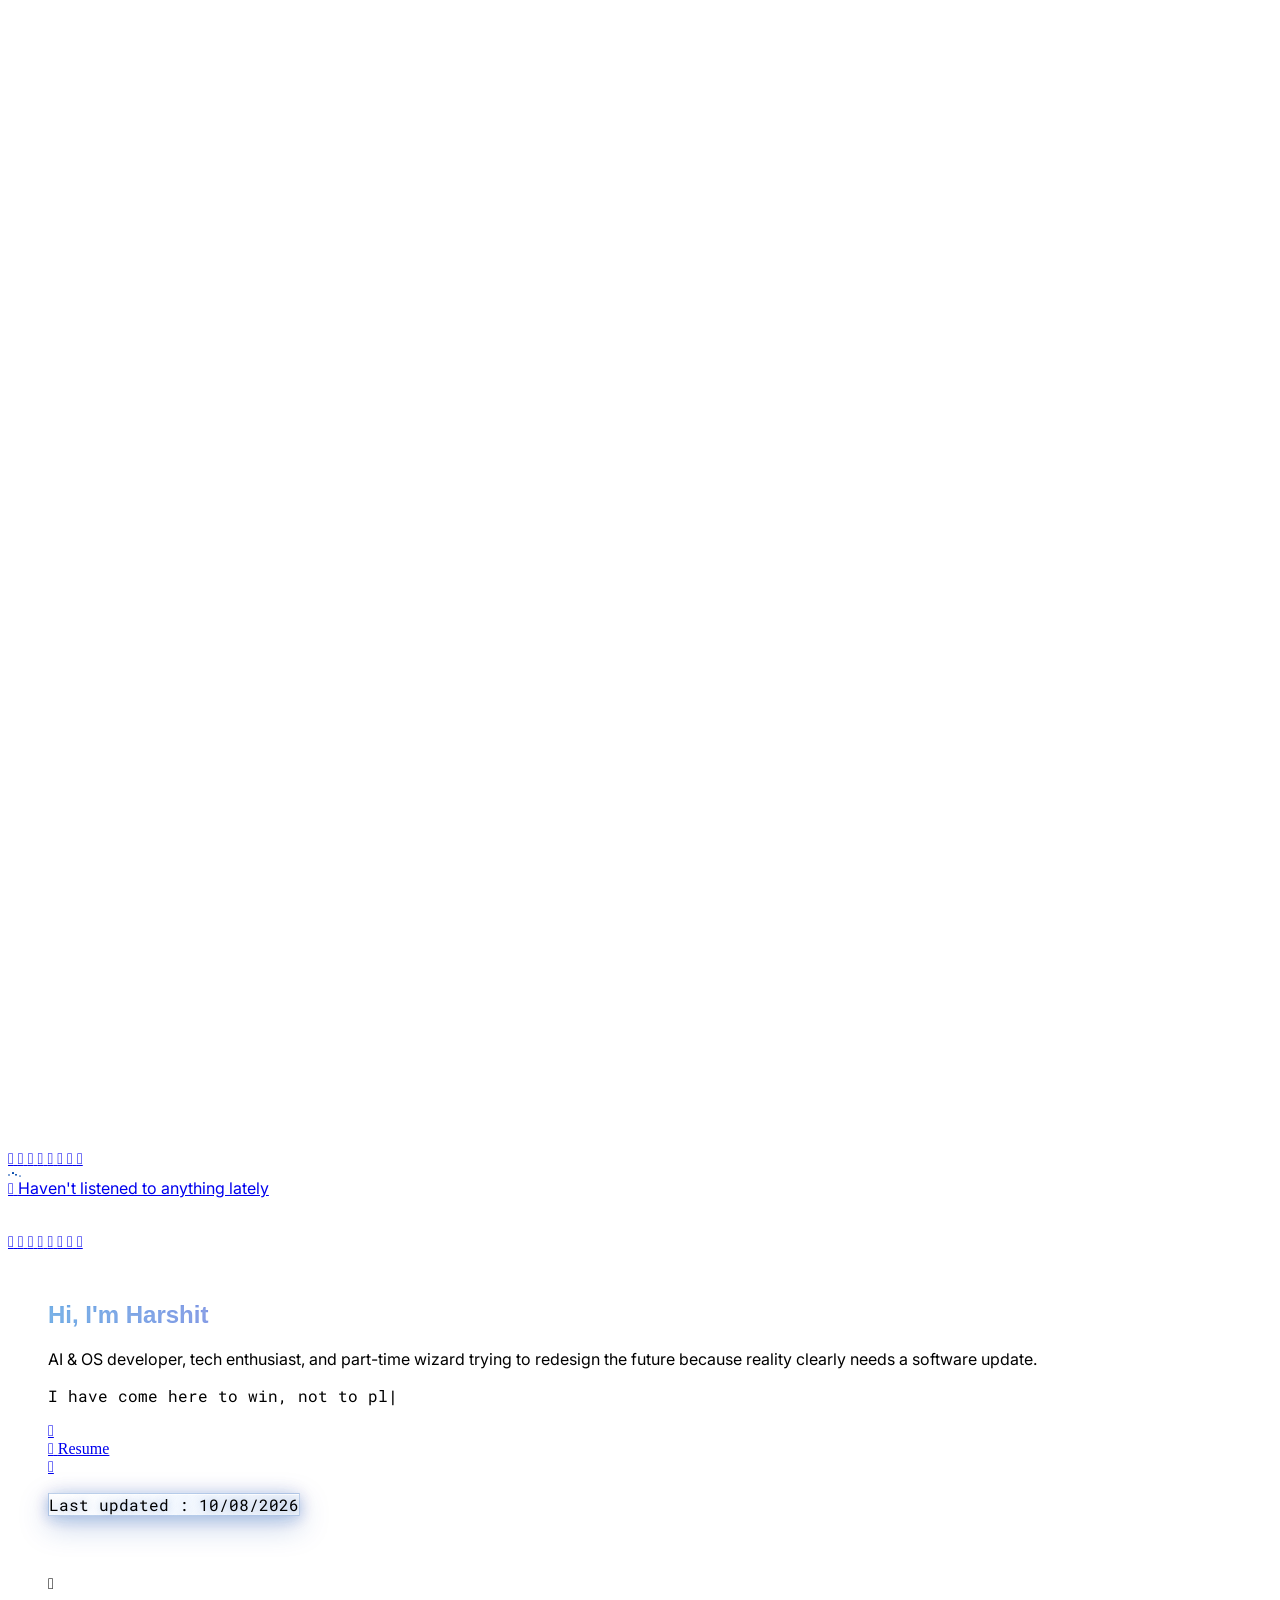
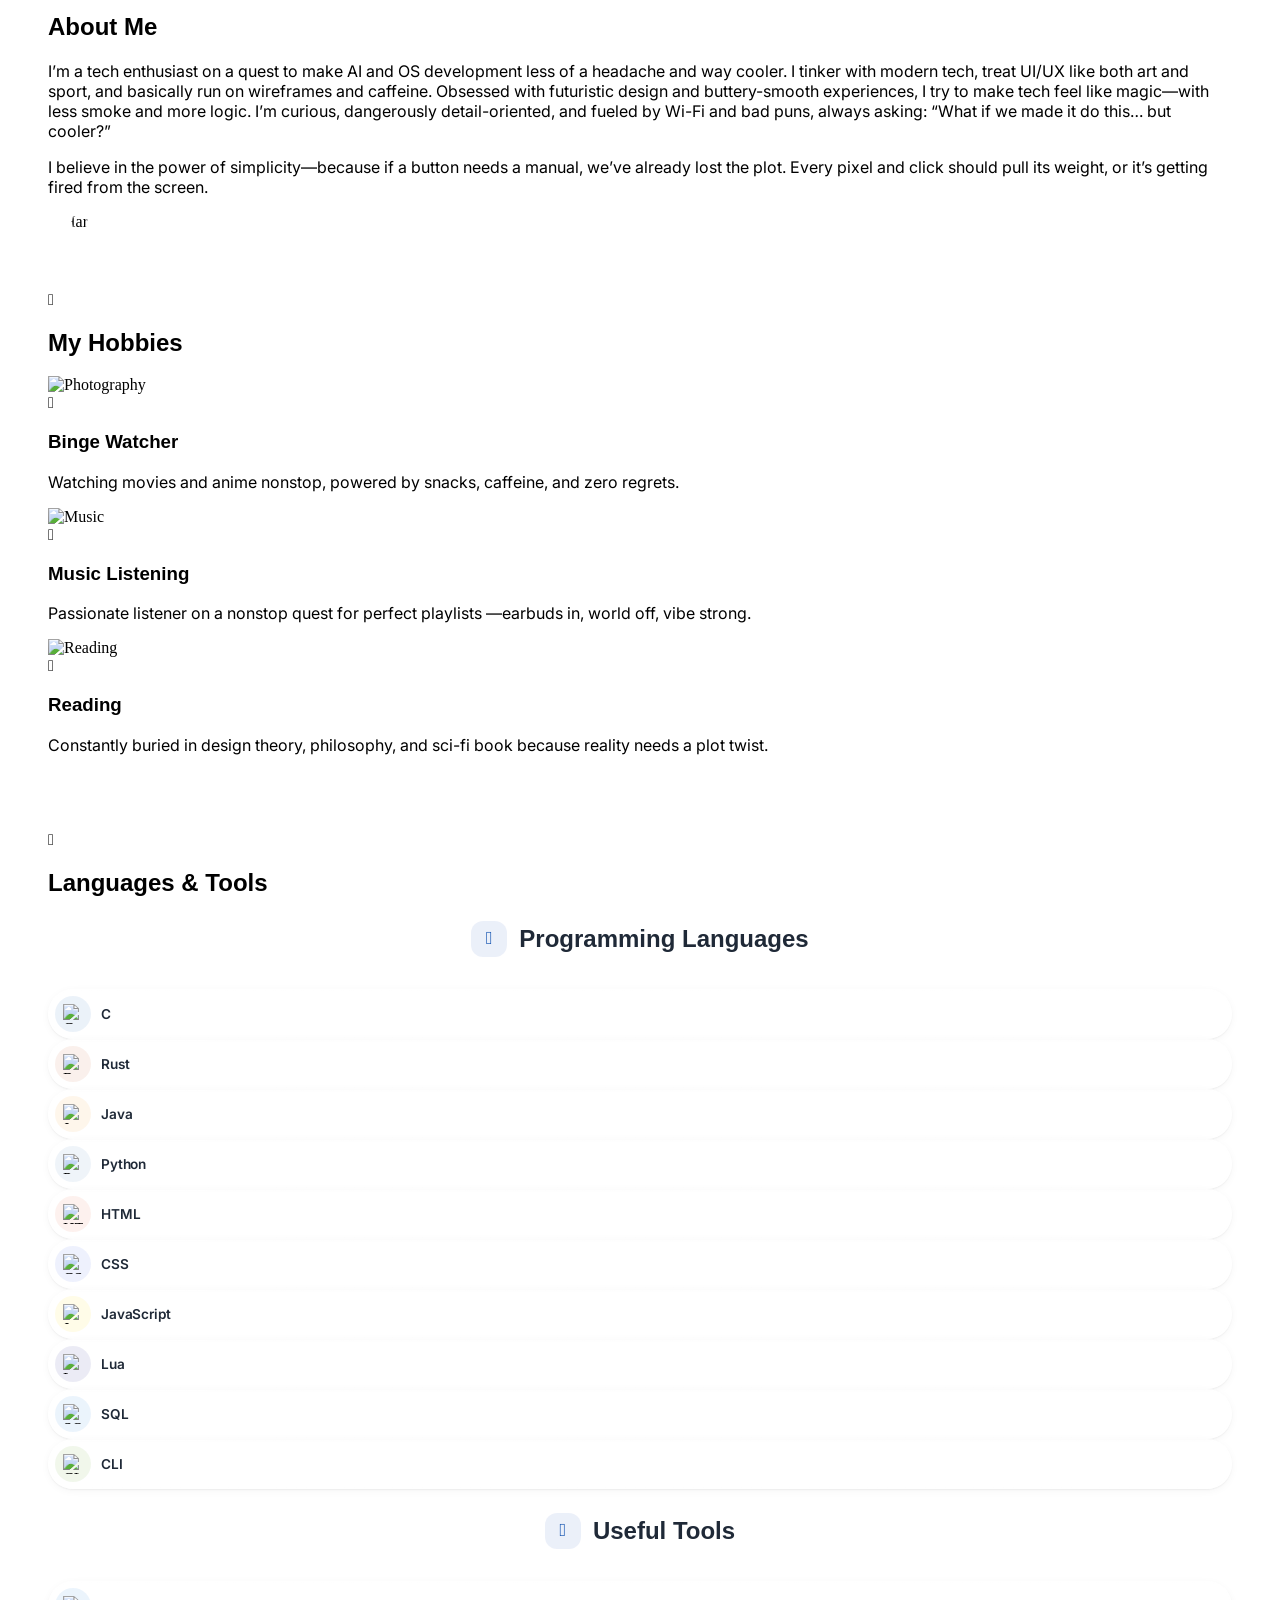
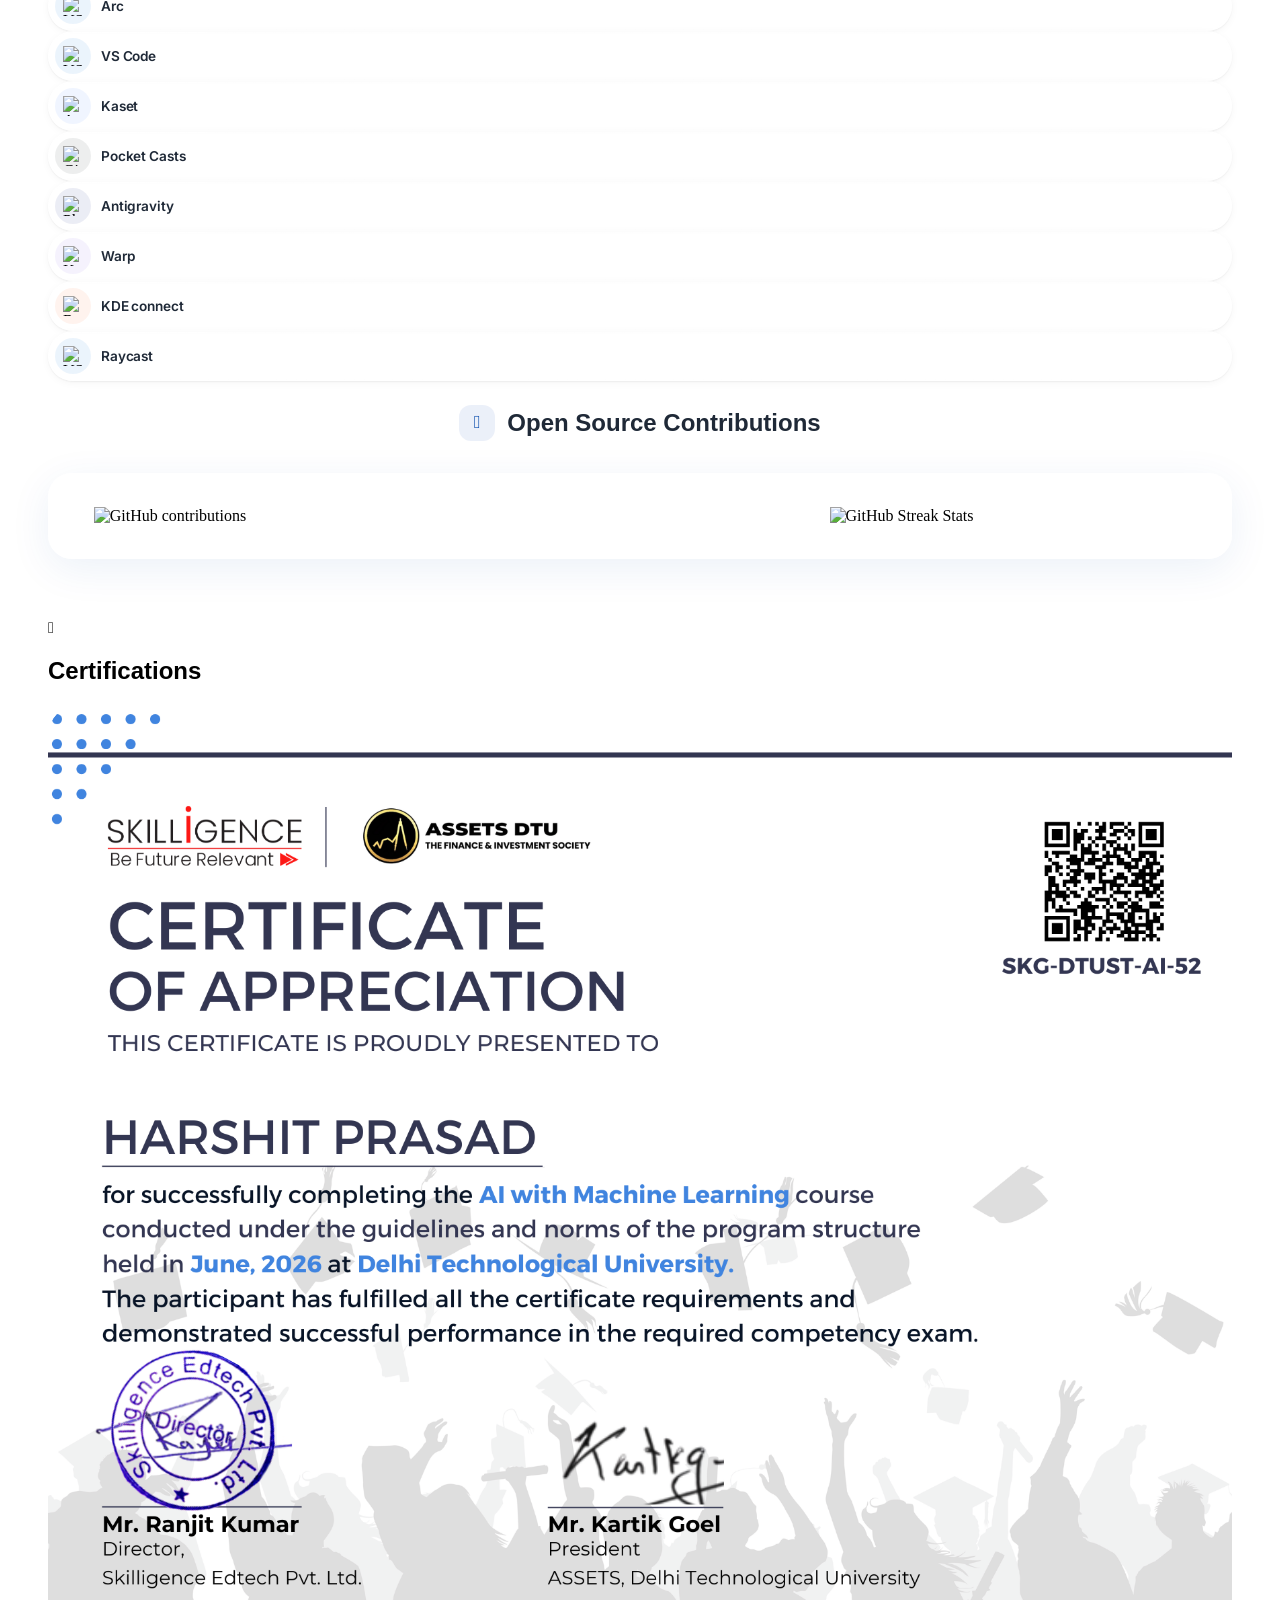
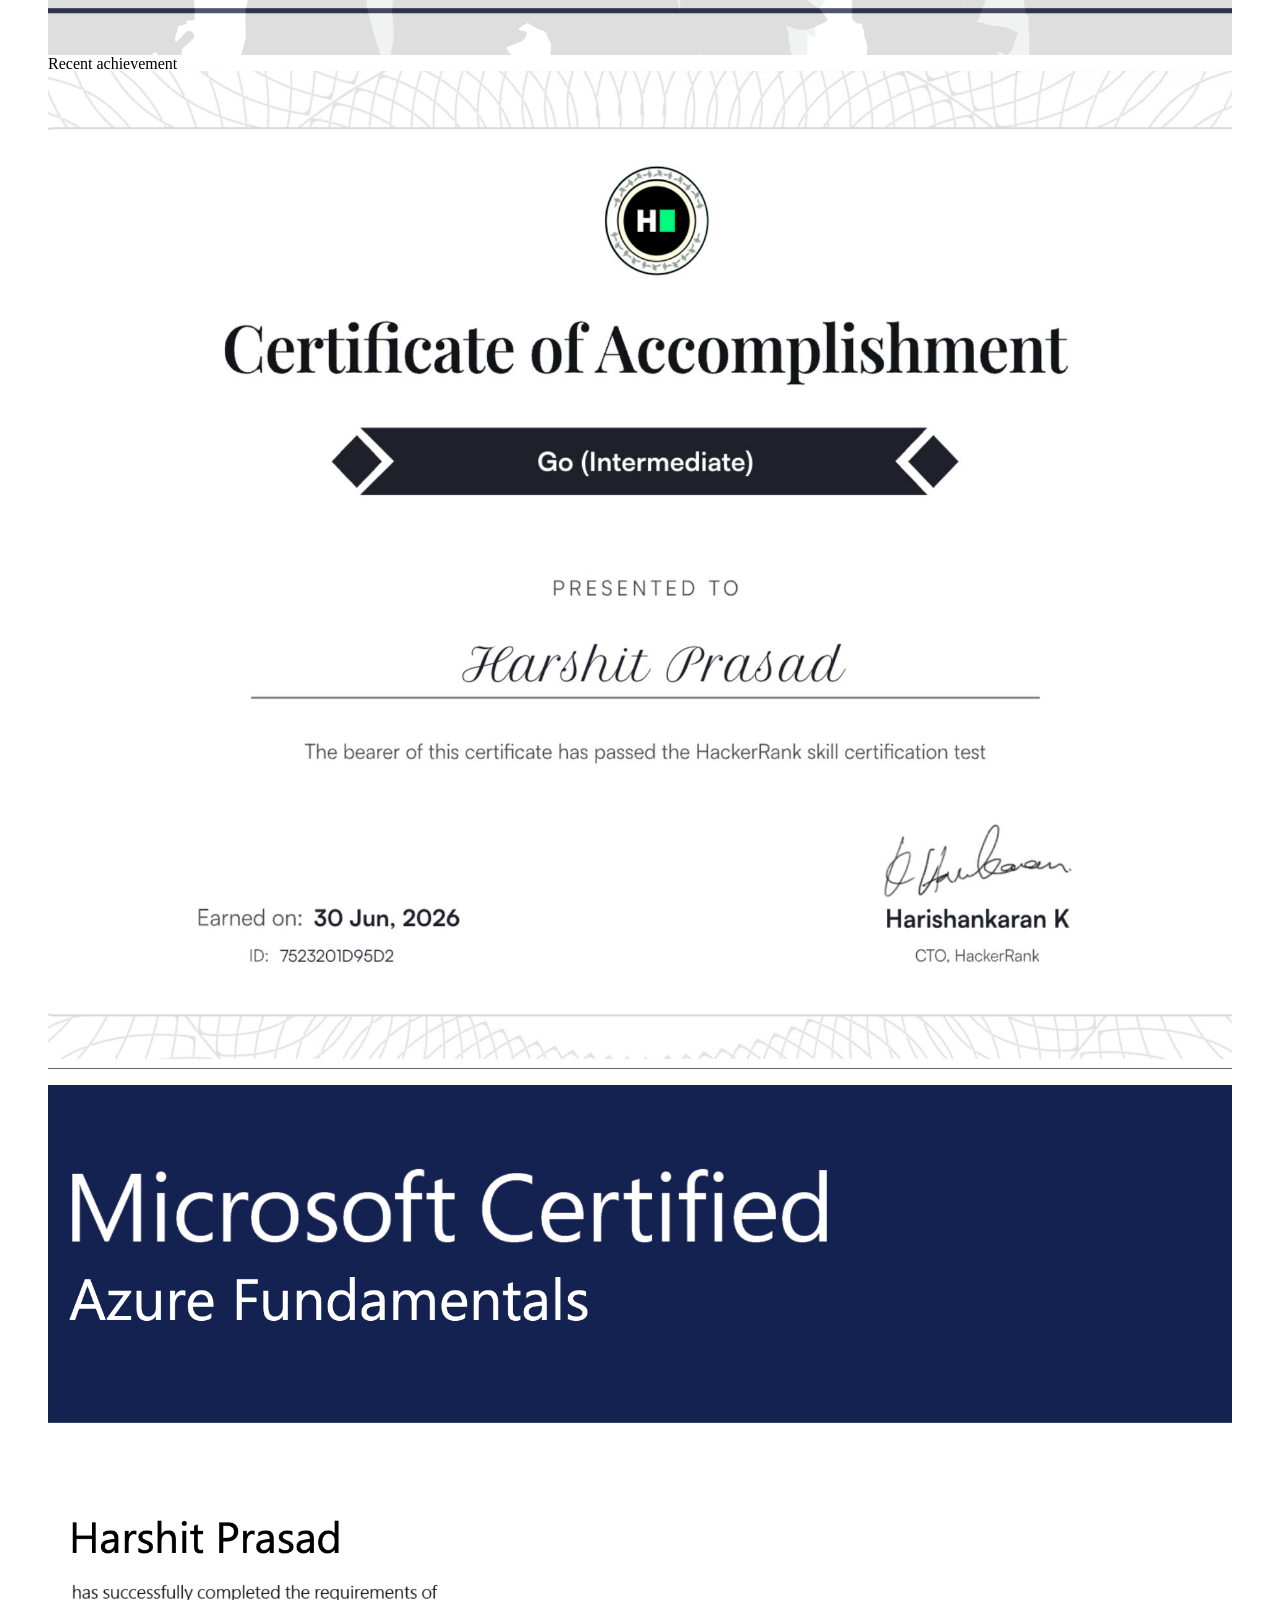
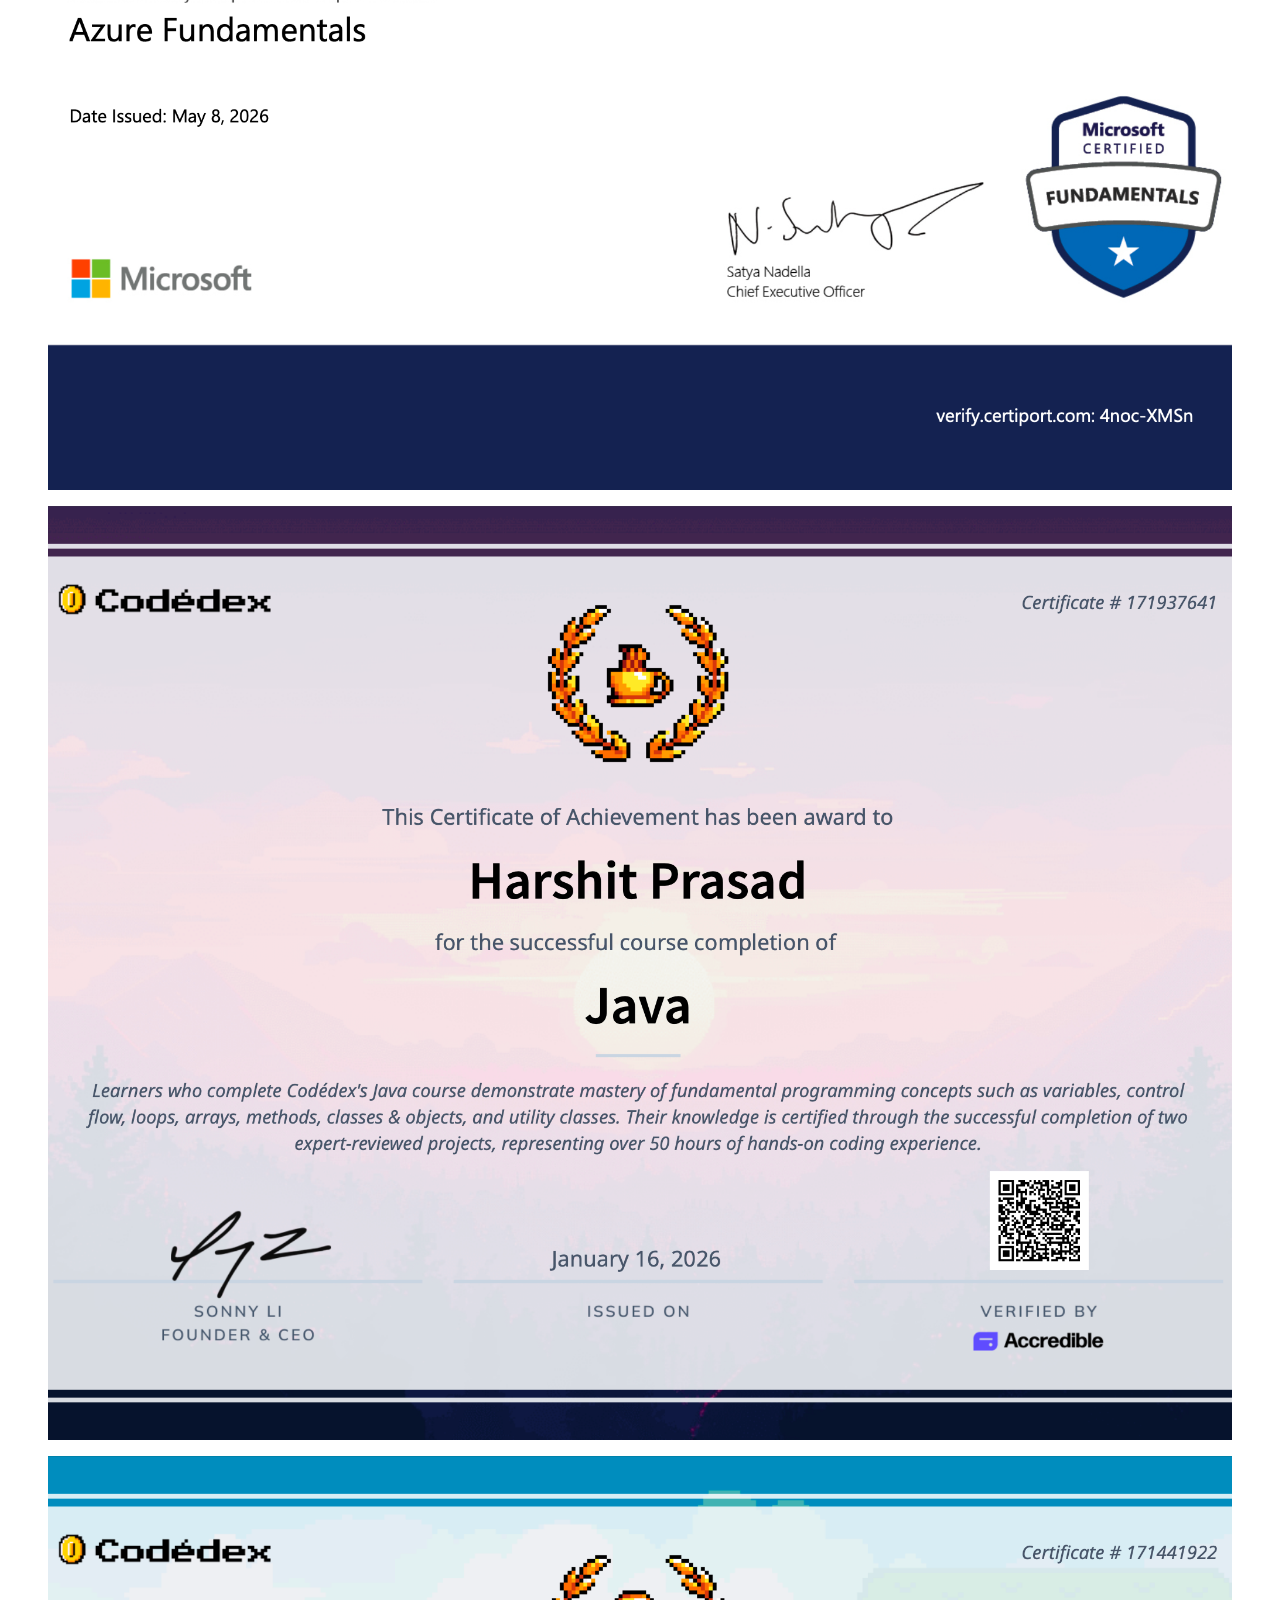
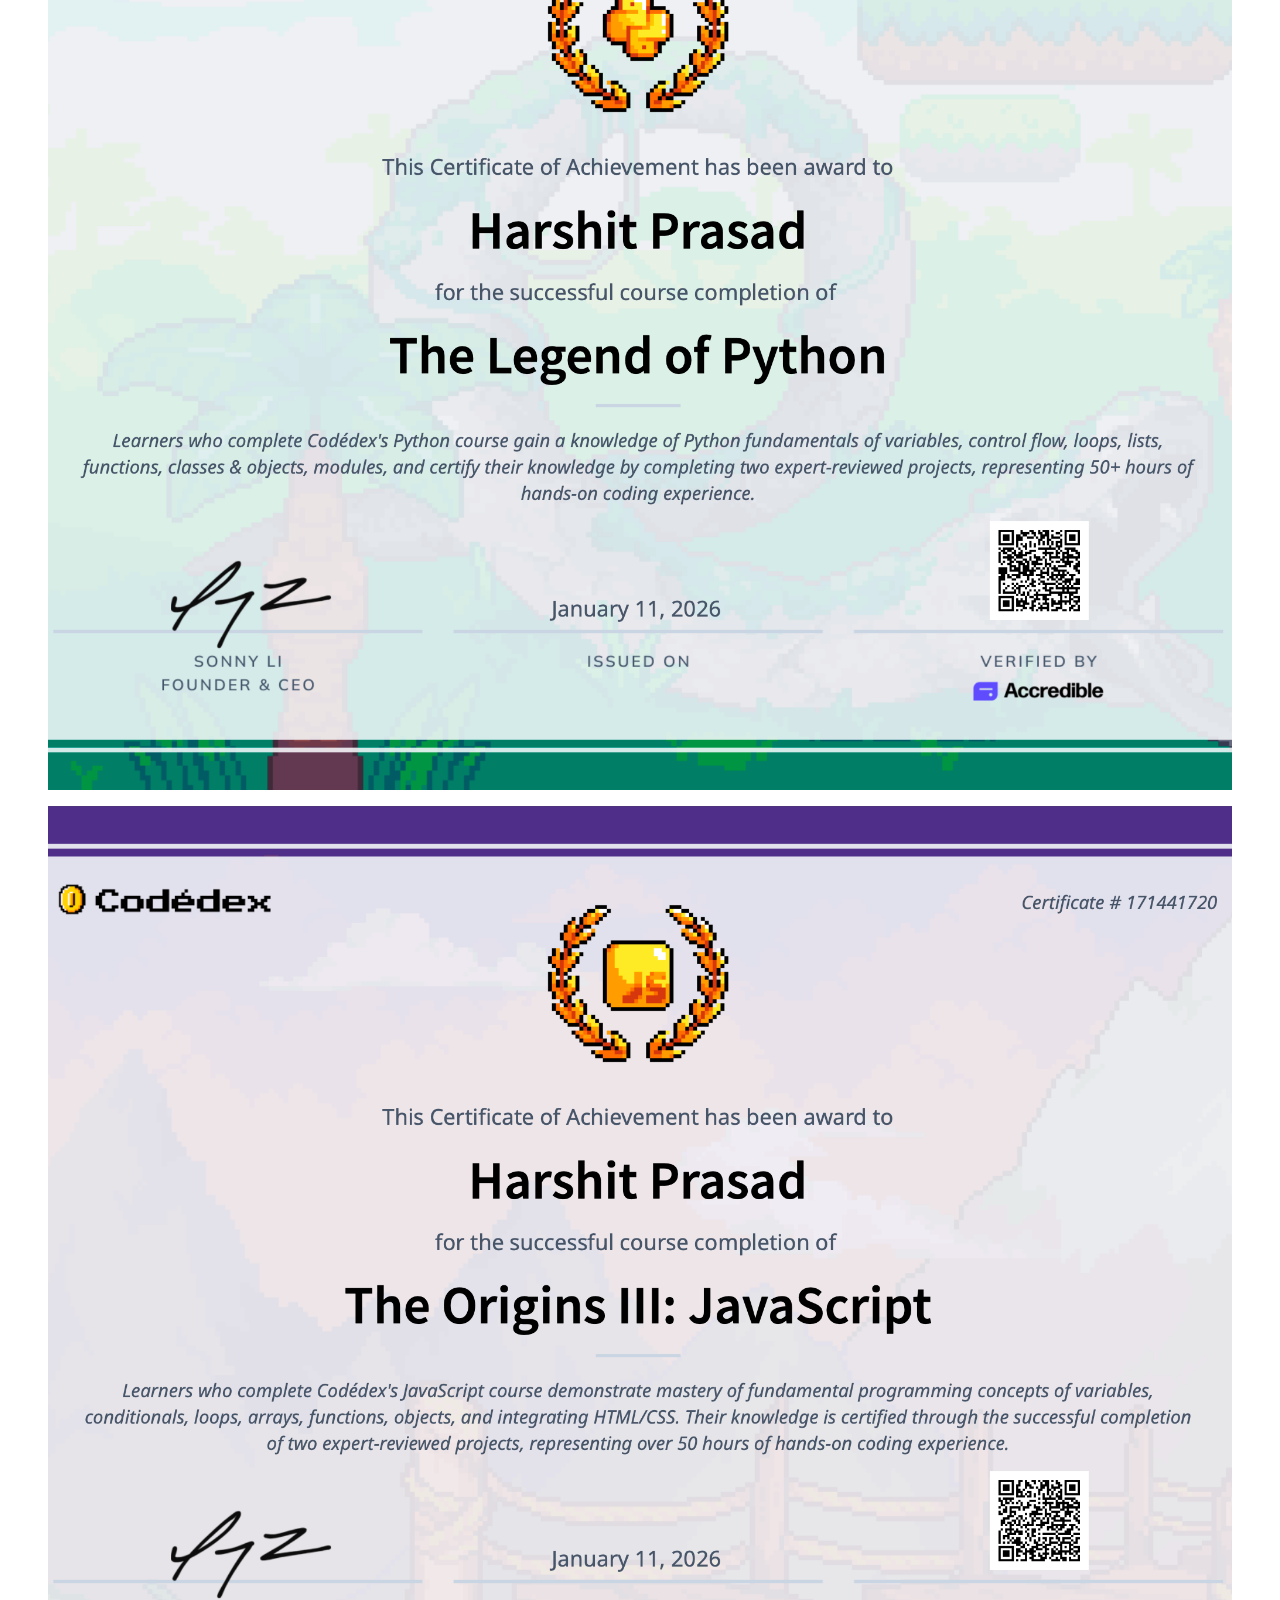
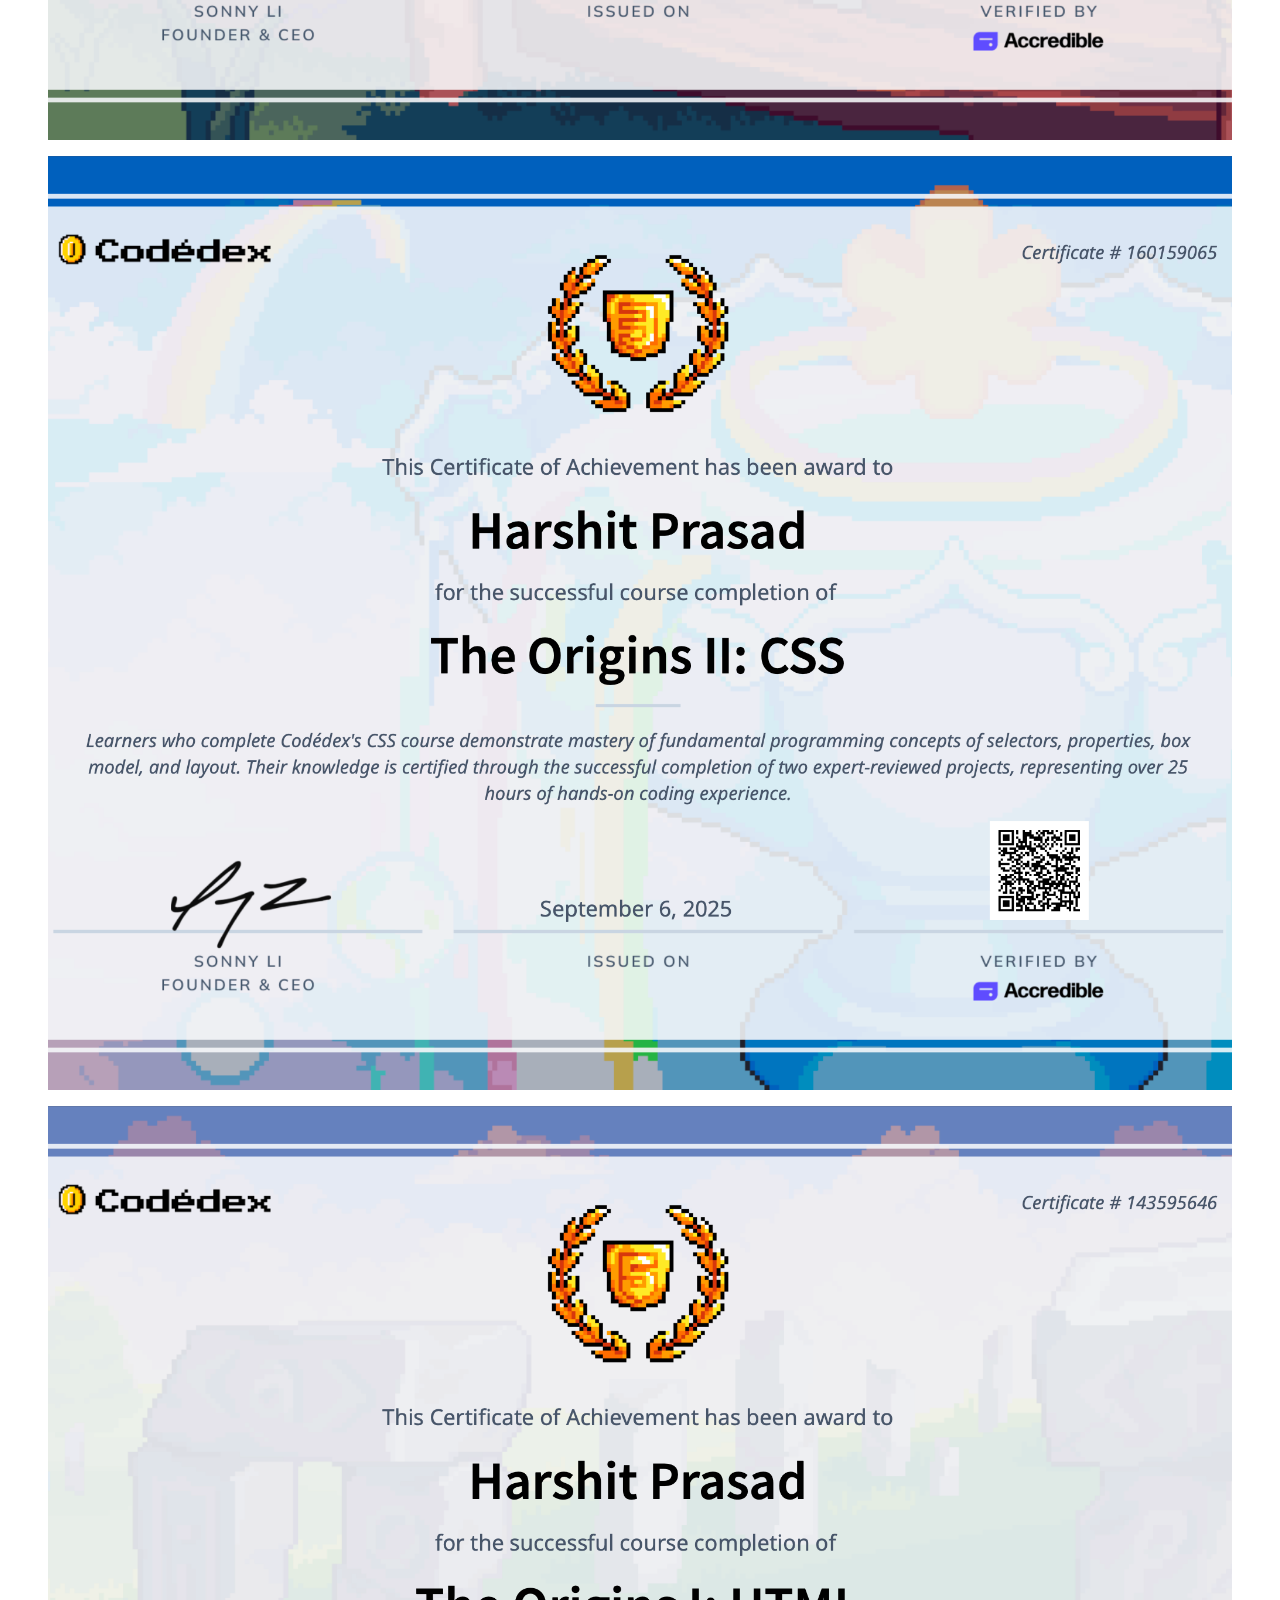
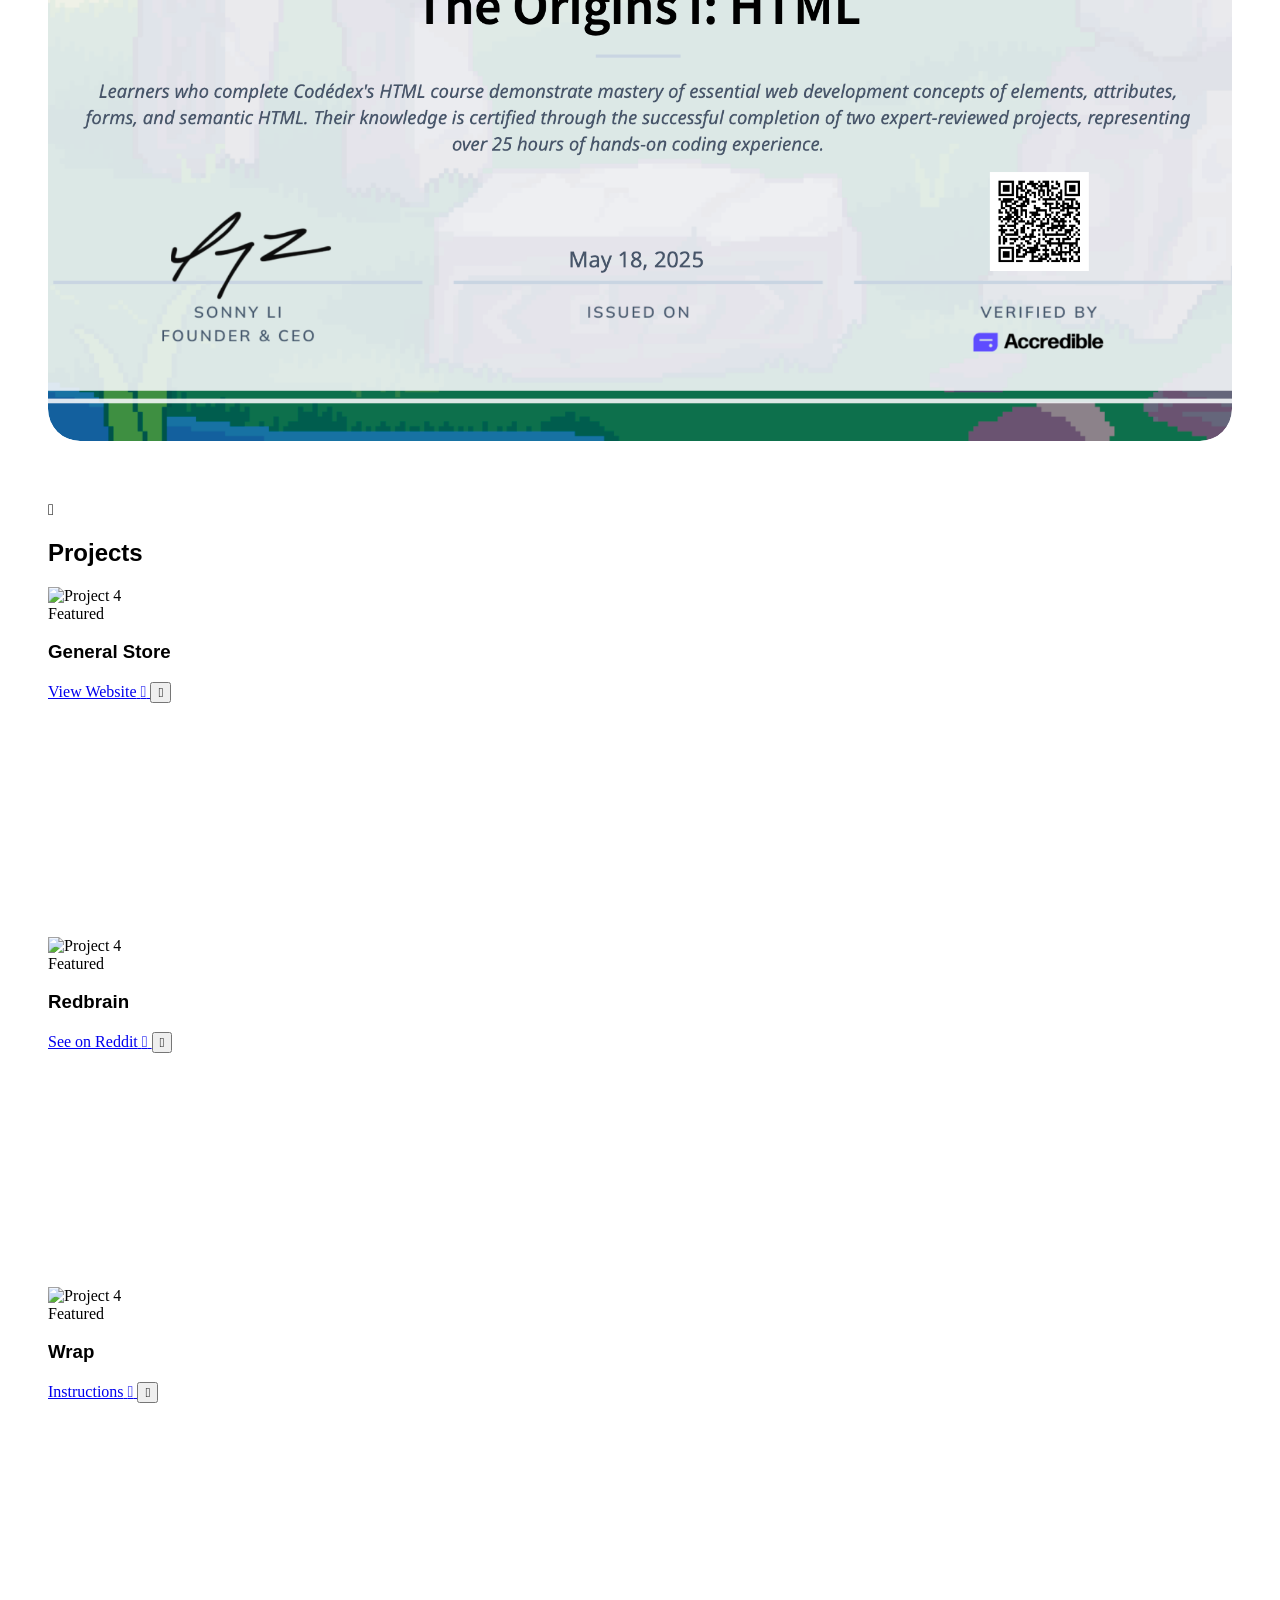
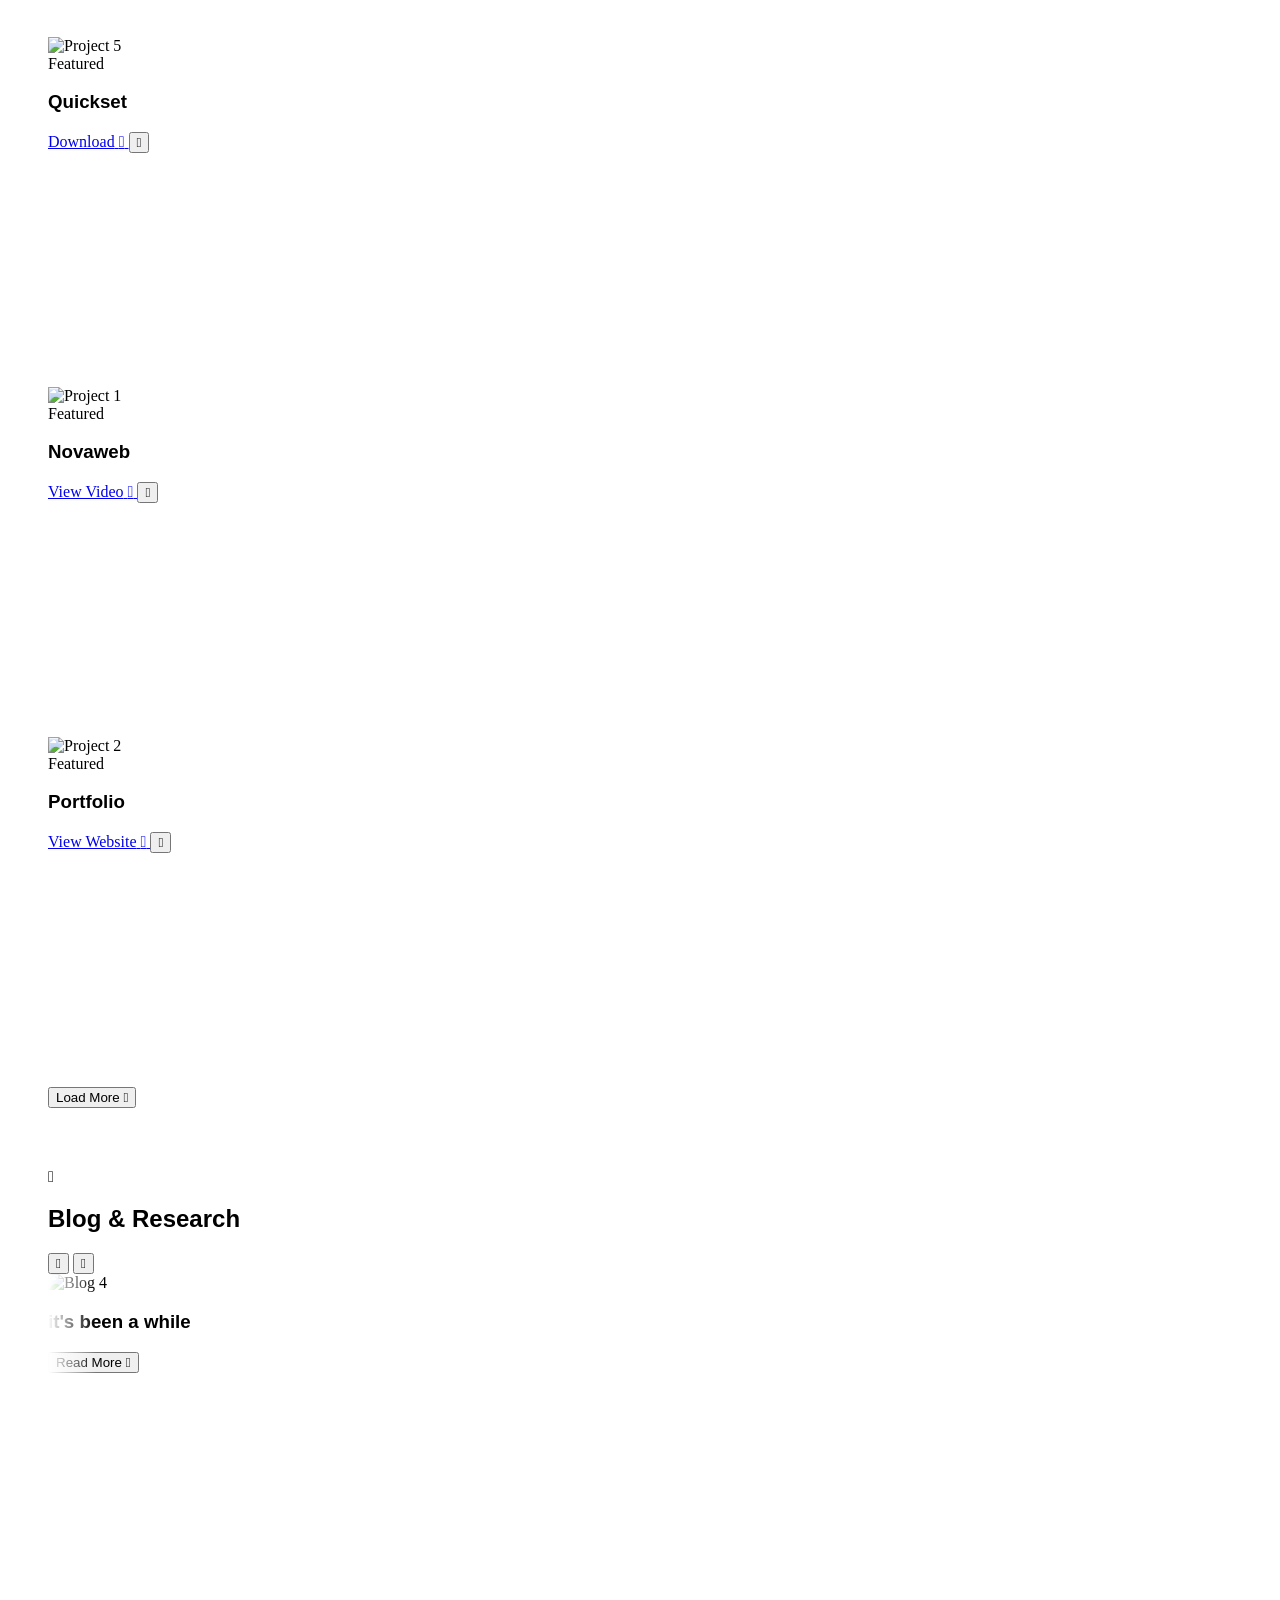
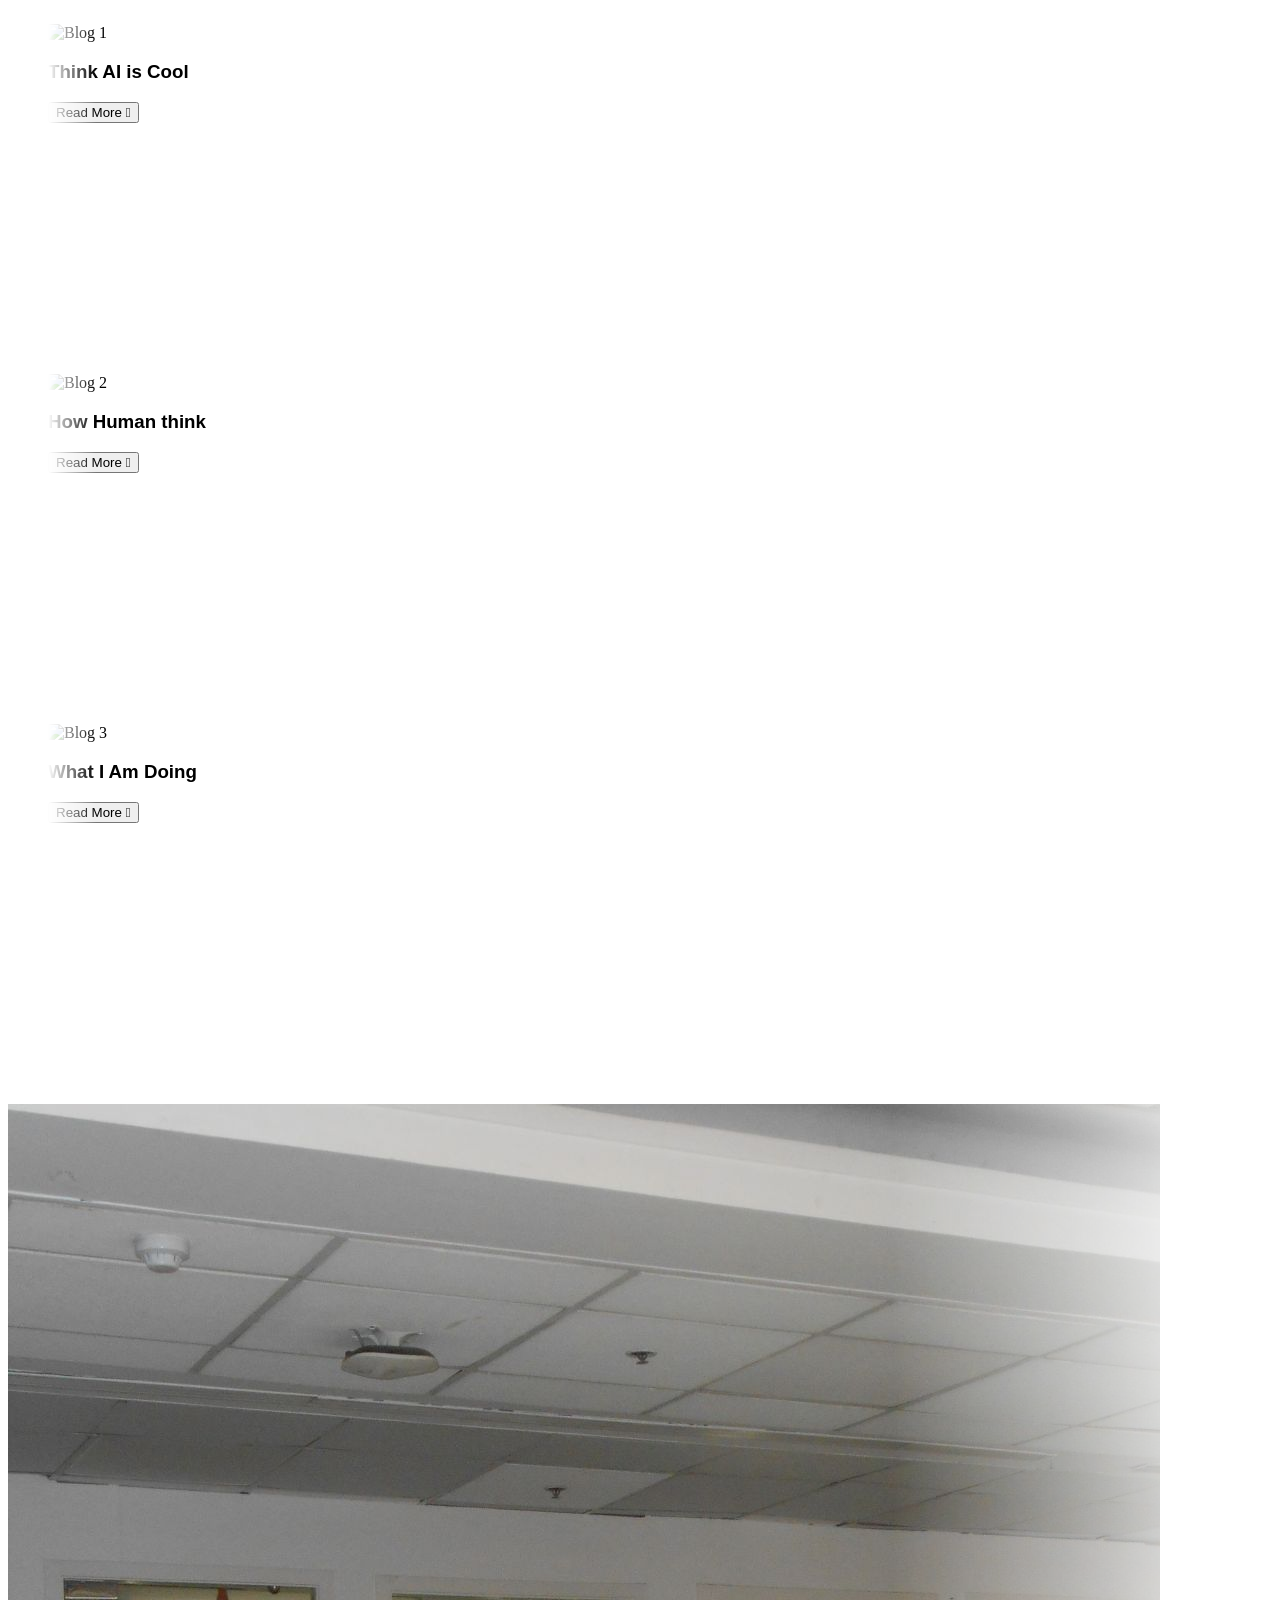
==== commit 9441270c: "Add files via upload" ====
--- a/index.html
+++ b/index.html
@@ -20,7 +20,7 @@
 <meta property="og:url" content="https://itsharshitgoat.github.io/Website/">
 <meta property="og:title" content="Harshit | itsharshitgoat - Portfolio">
 <meta property="og:description" content="Portfolio of Harshit, discover my projects, skills, and journey.">
-<meta property="og:image" content="https://itsharshitgoat.github.io/Website/og.jpg">
+<meta property="og:image" content="https://itsharshitgoat.github.io/Website/og.png">
 <meta property="og:image:type" content="image/jpeg">
 <meta property="og:image:width" content="1200">
 <meta property="og:image:height" content="630">
@@ -31,7 +31,7 @@
 <meta name="twitter:url" content="https://itsharshitgoat.github.io/Website/">
 <meta name="twitter:title" content="Harshit | itsharshitgoat - Portfolio">
 <meta name="twitter:description" content="Portfolio of Harshit, discover my projects, skills, and journey.">
-<meta name="twitter:image" content="https://itsharshitgoat.github.io/Website/og.jpg">
+<meta name="twitter:image" content="https://itsharshitgoat.github.io/Website/og.png">
 <meta name="twitter:image:alt" content="Harshit's Portfolio Preview">
 <link rel="icon" href="https://cdn-icons-png.freepik.com/512/9078/9078251.png">
 
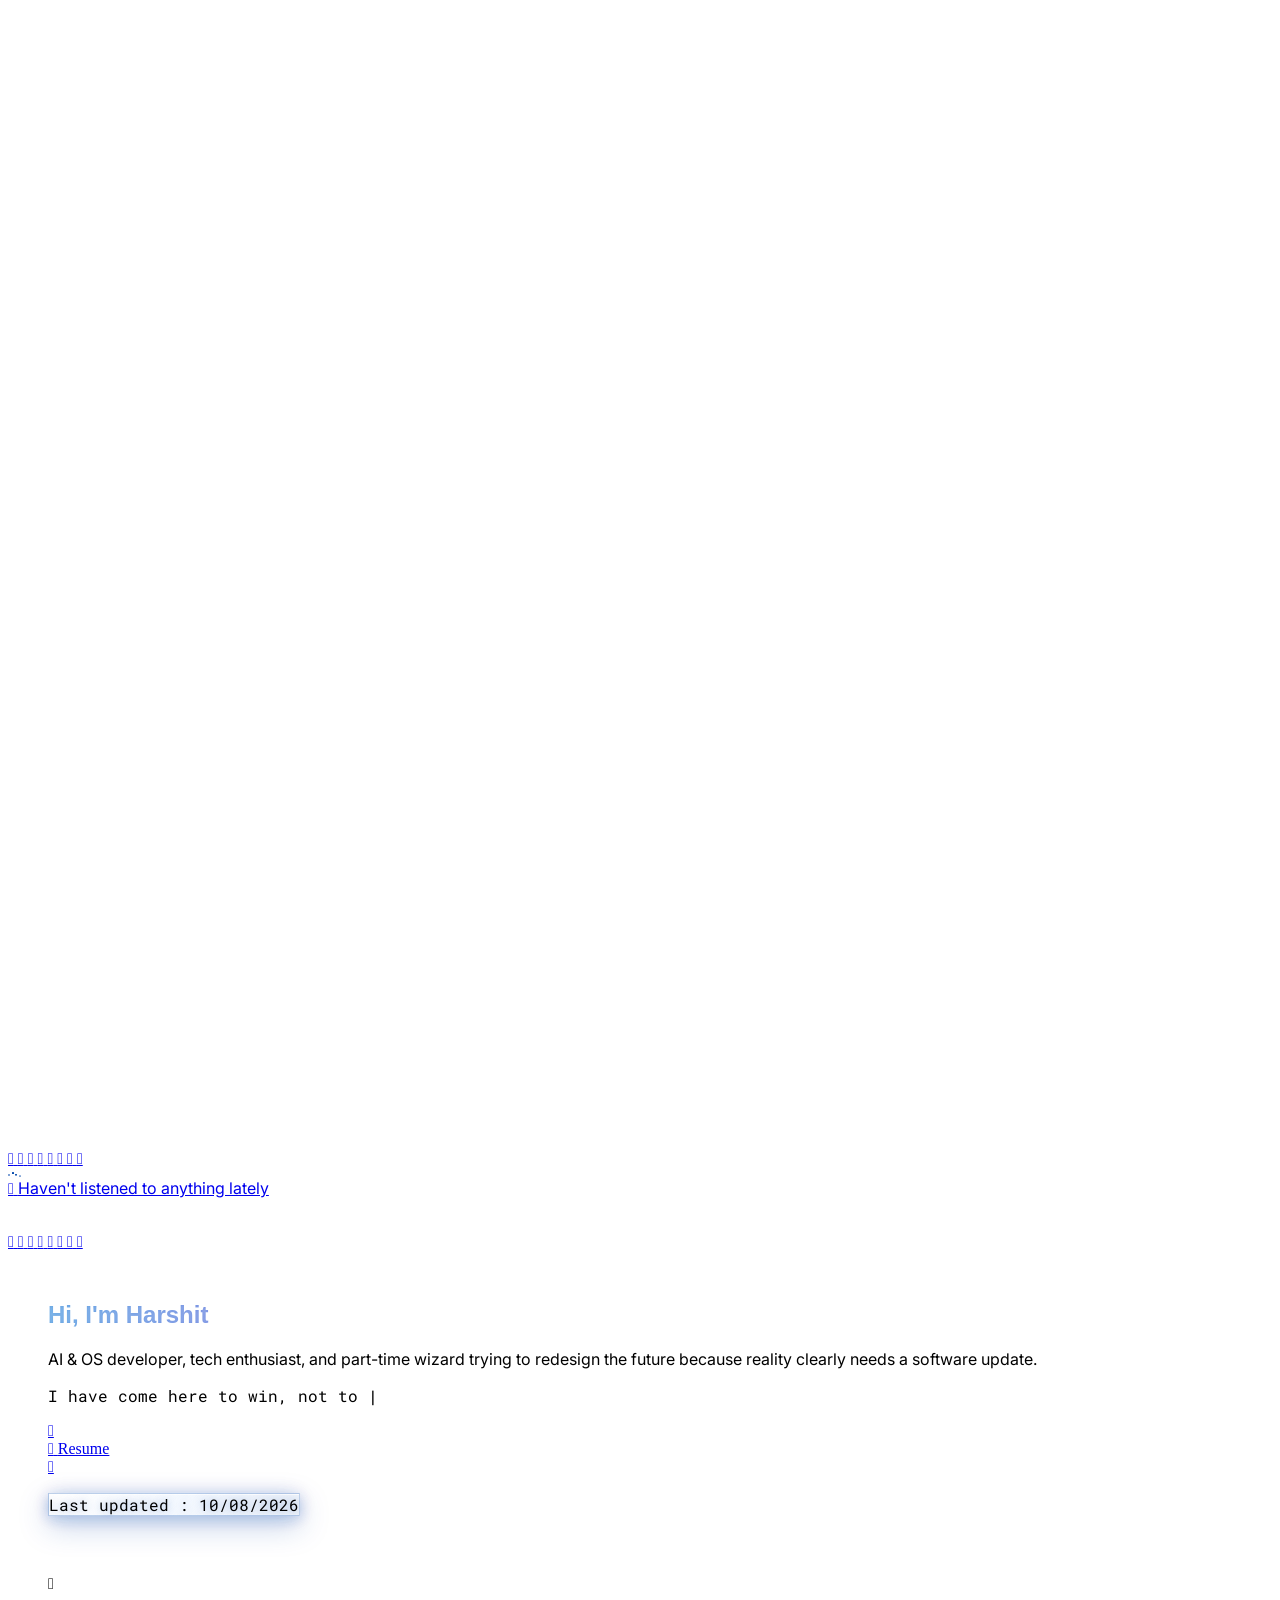
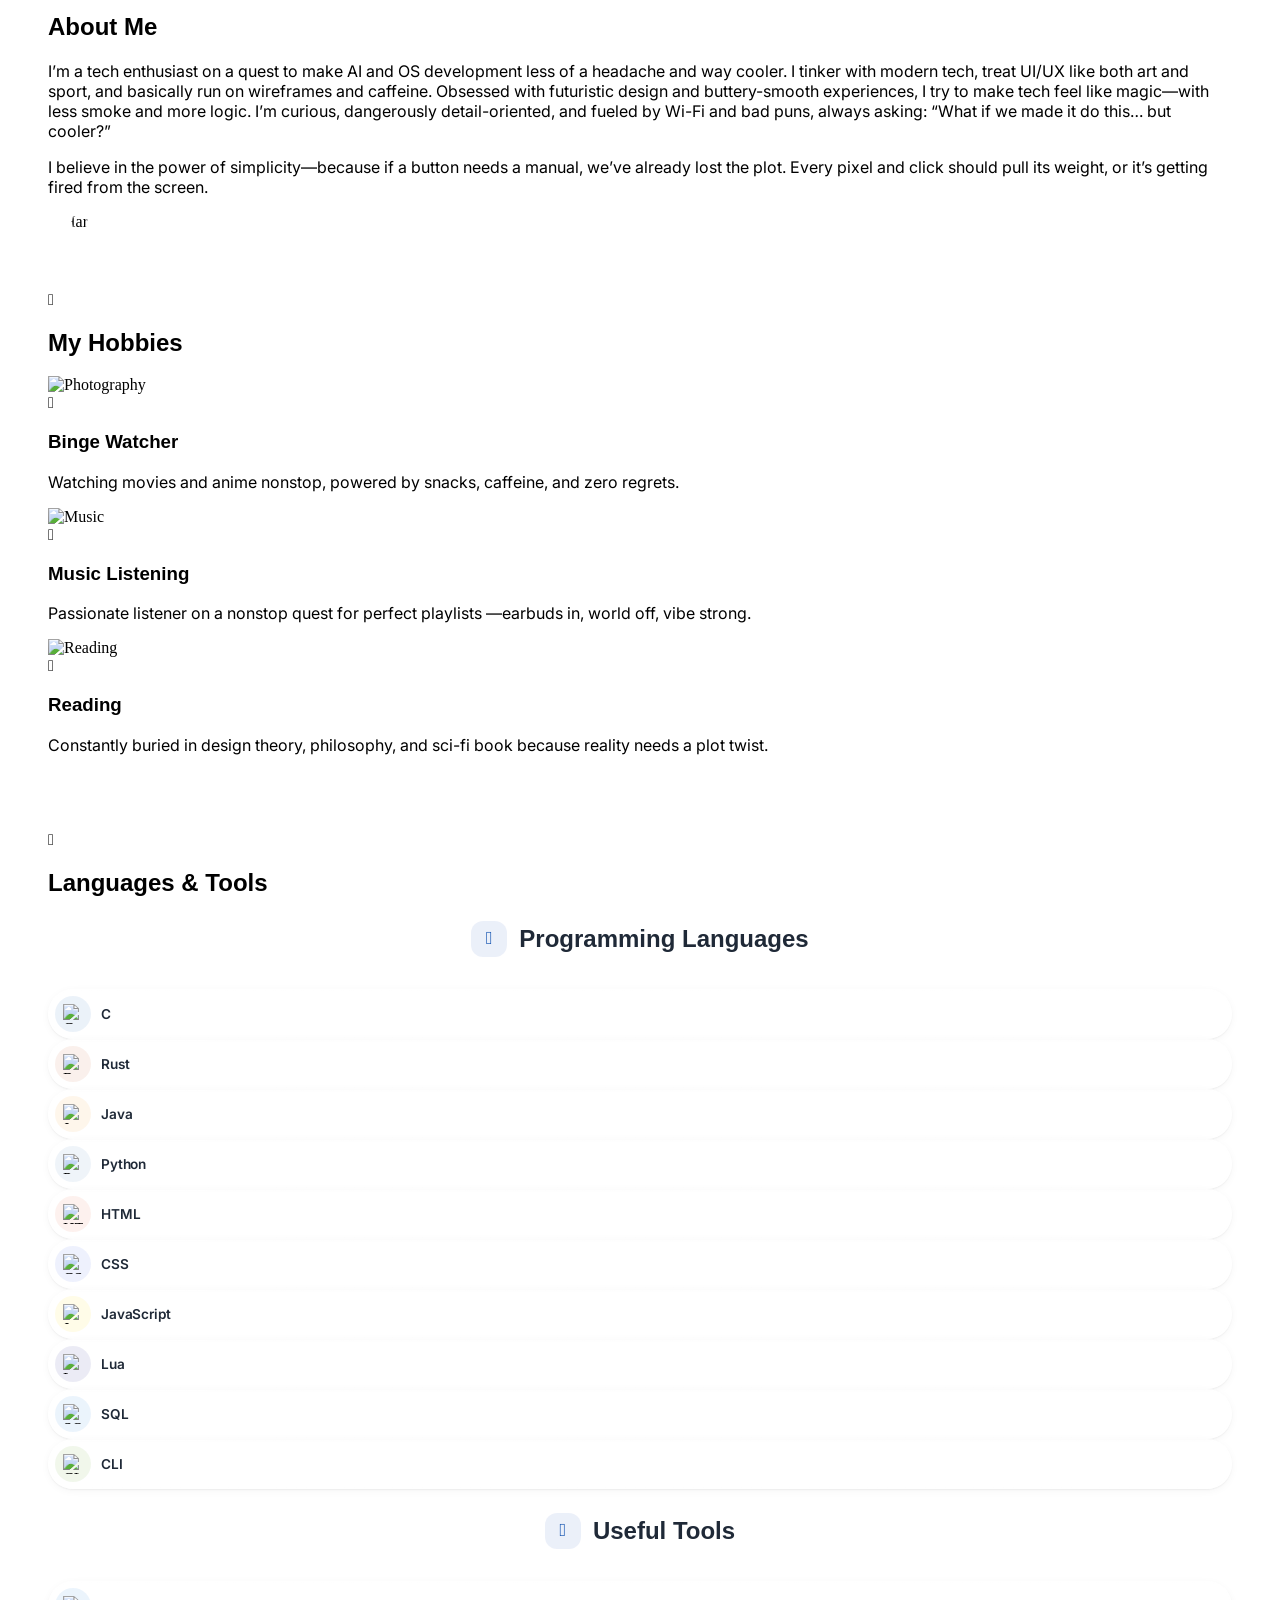
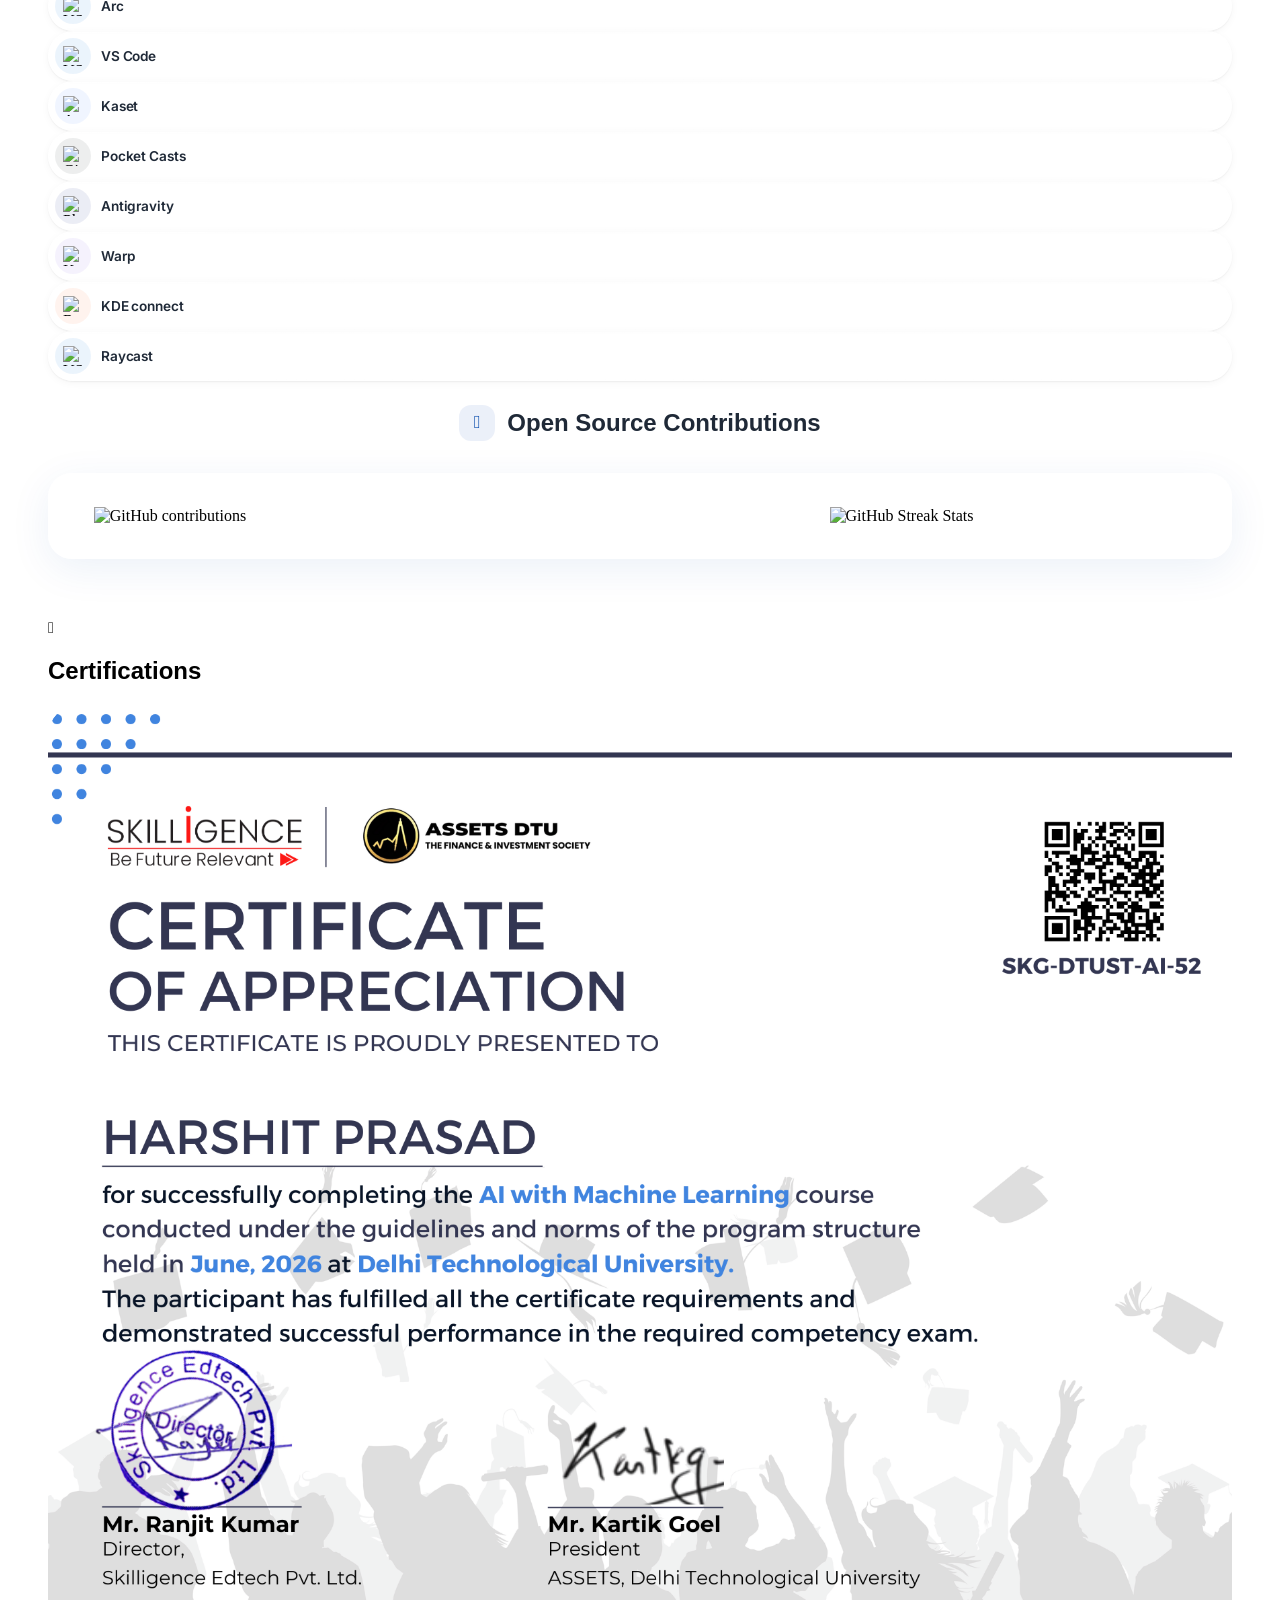
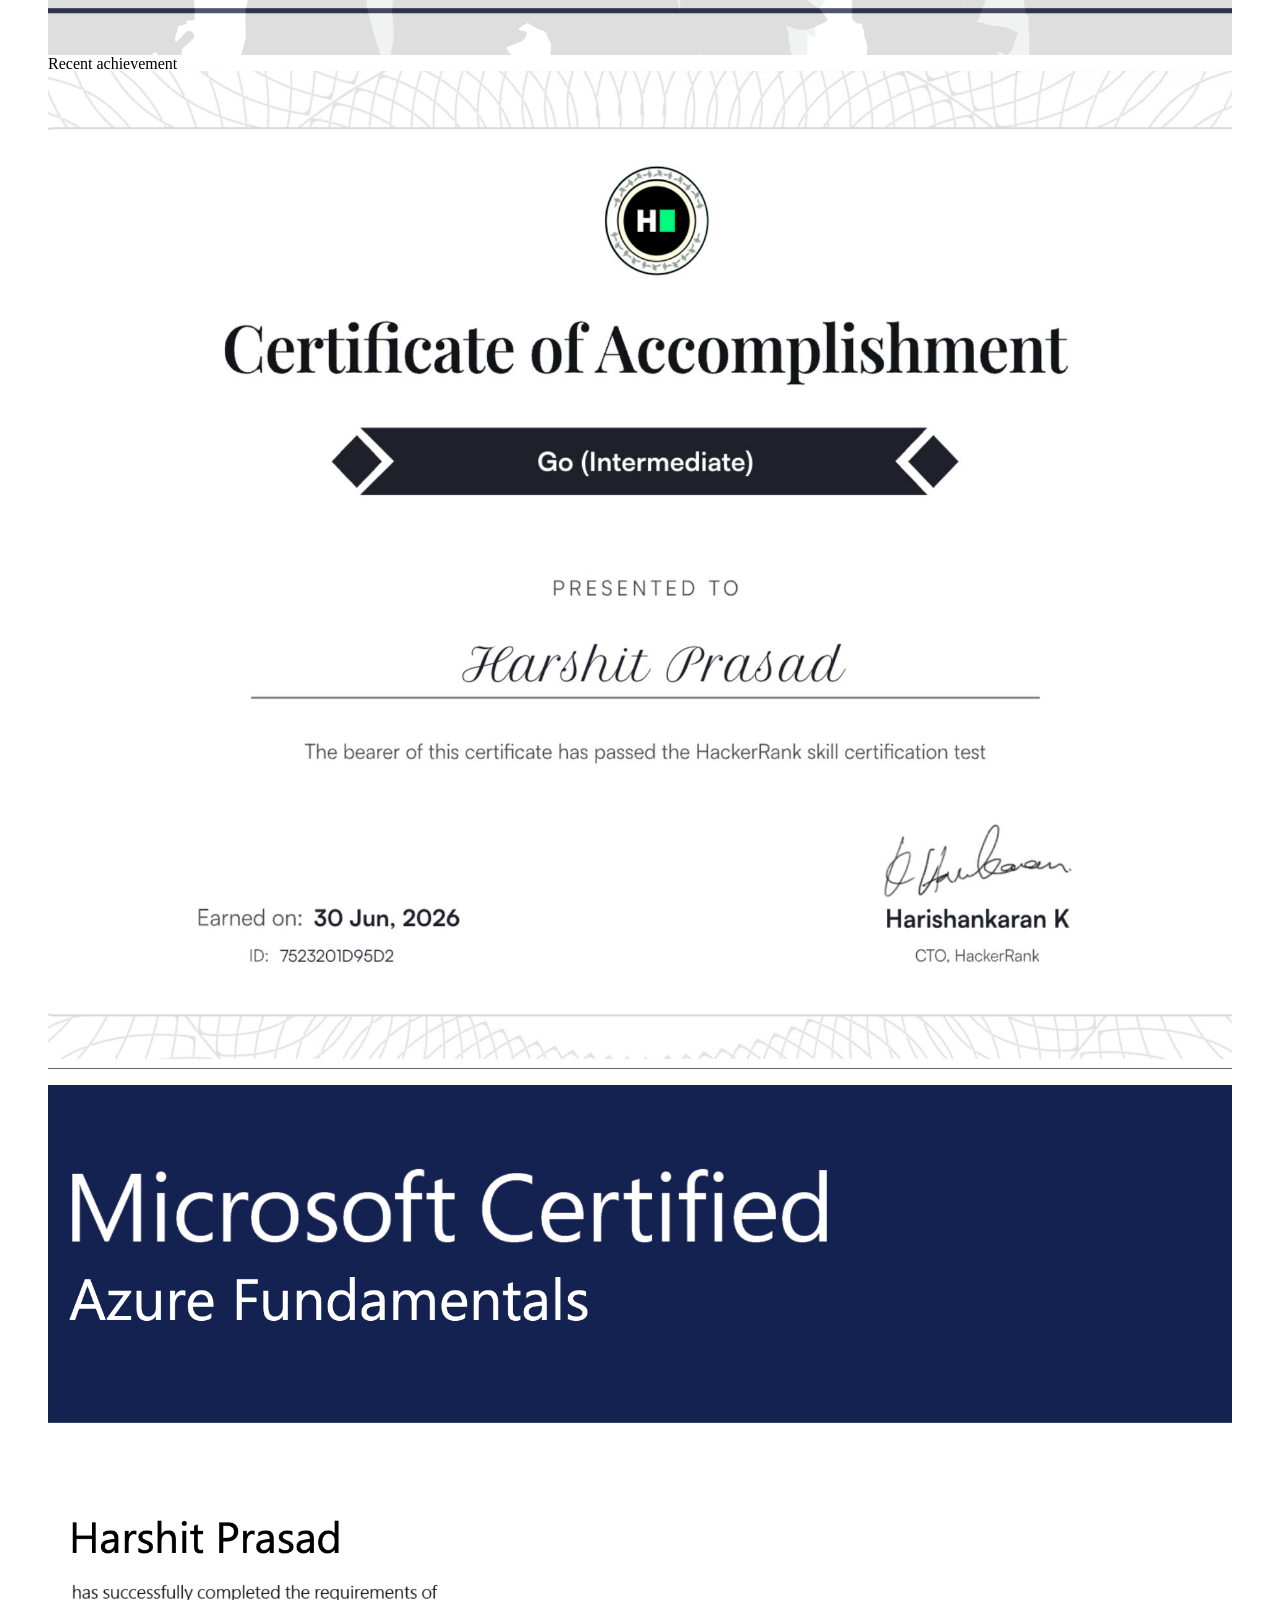
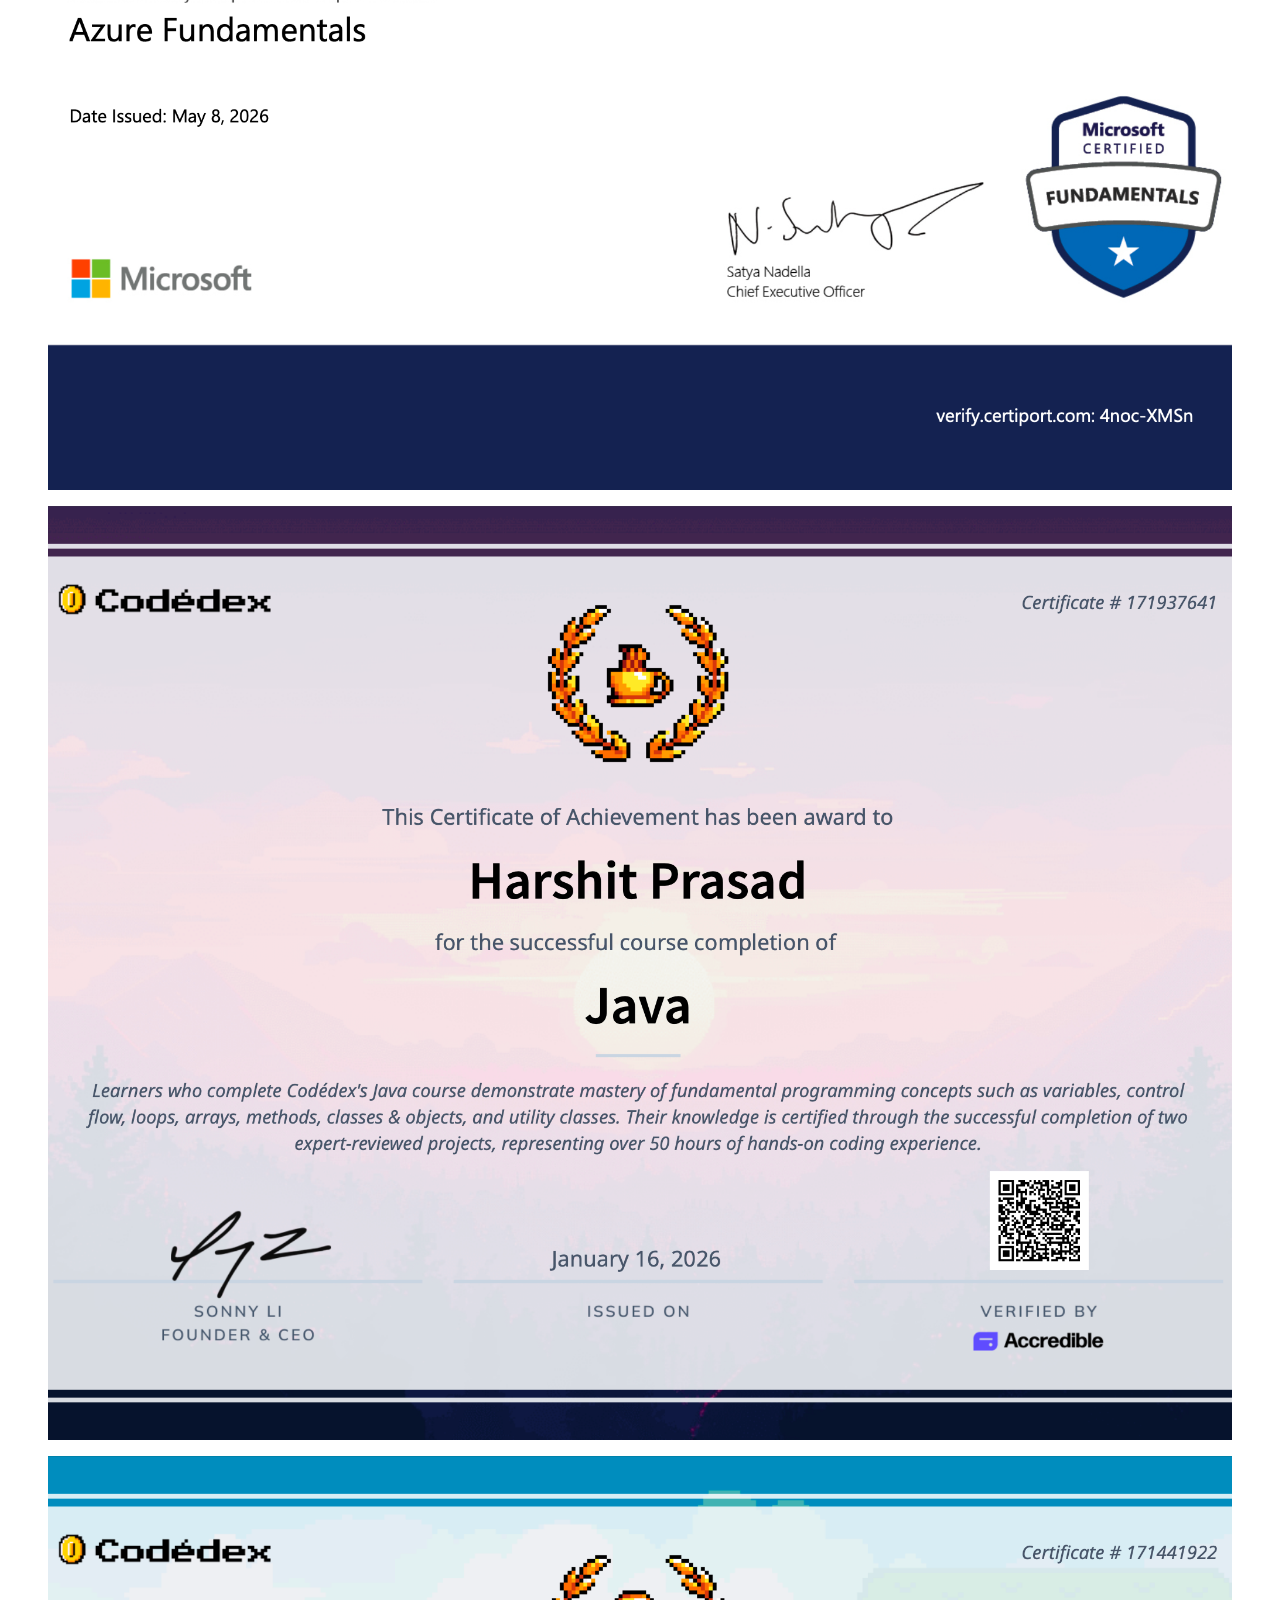
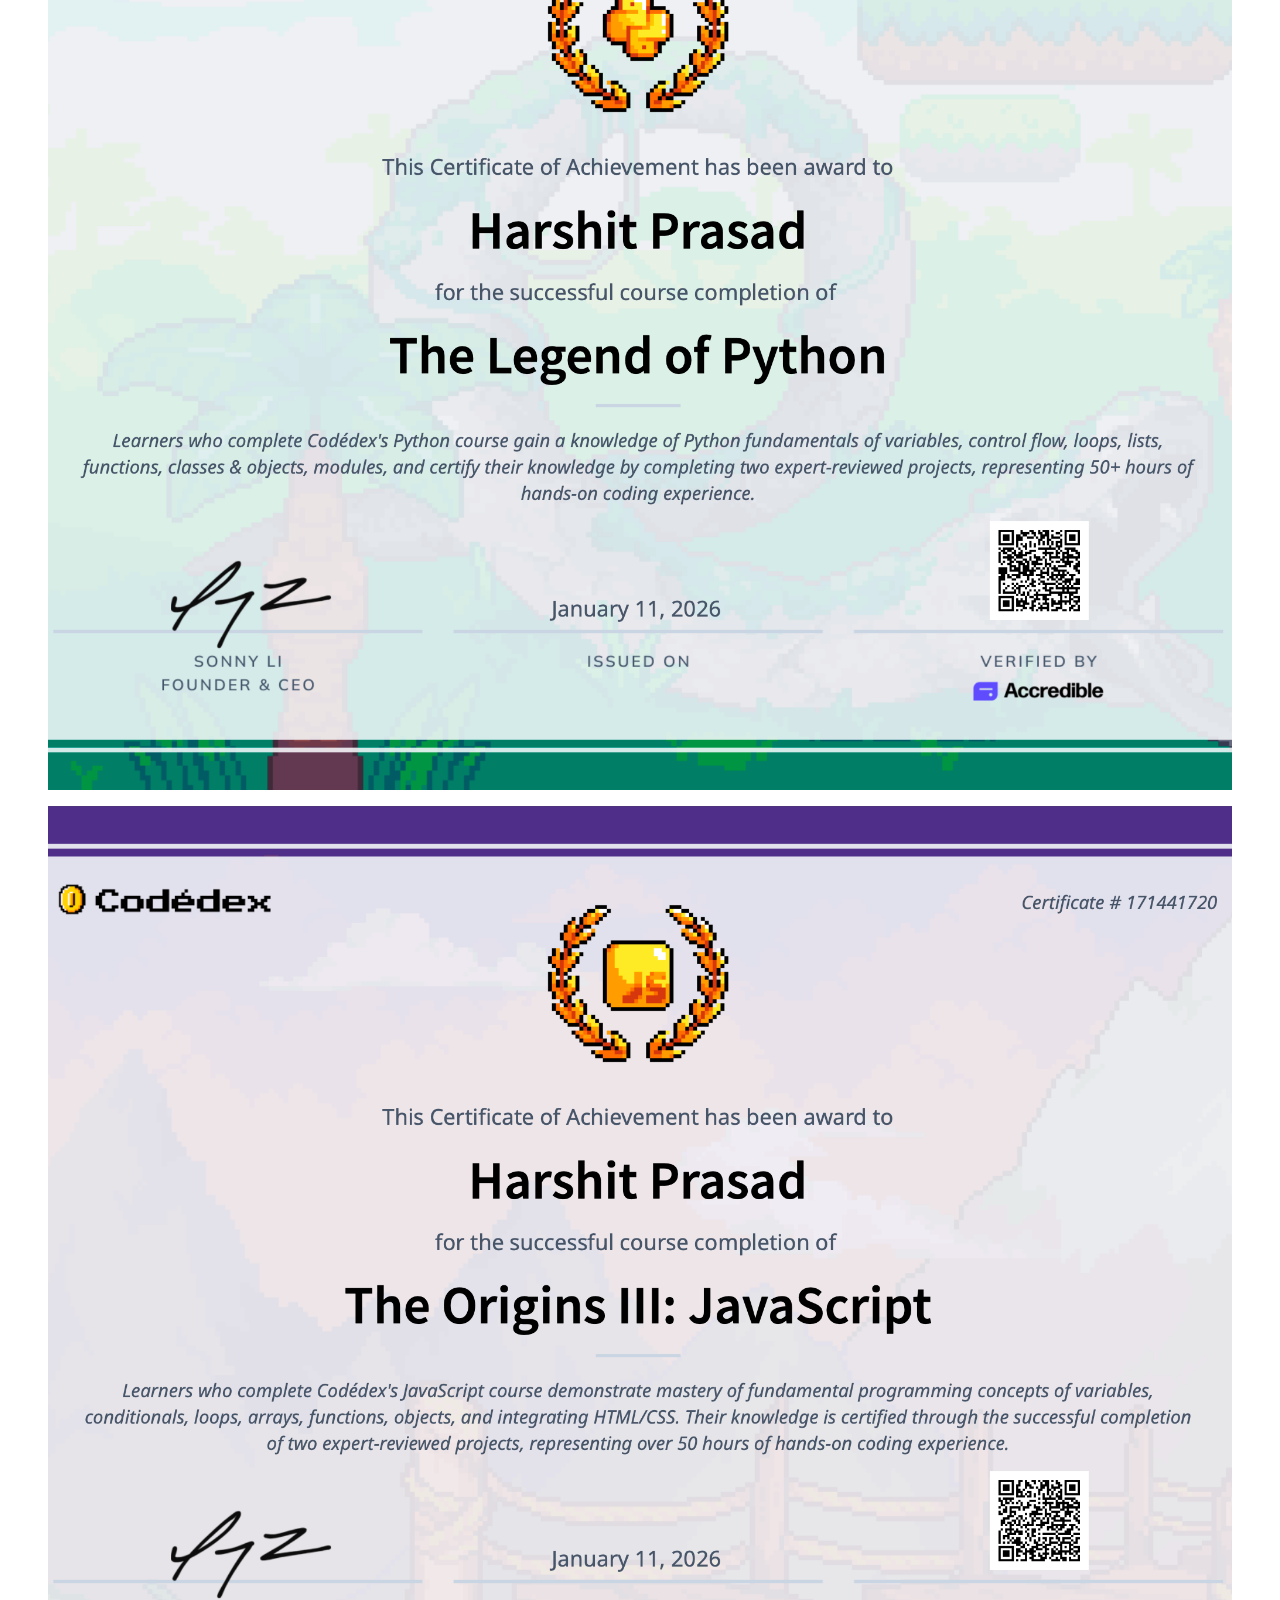
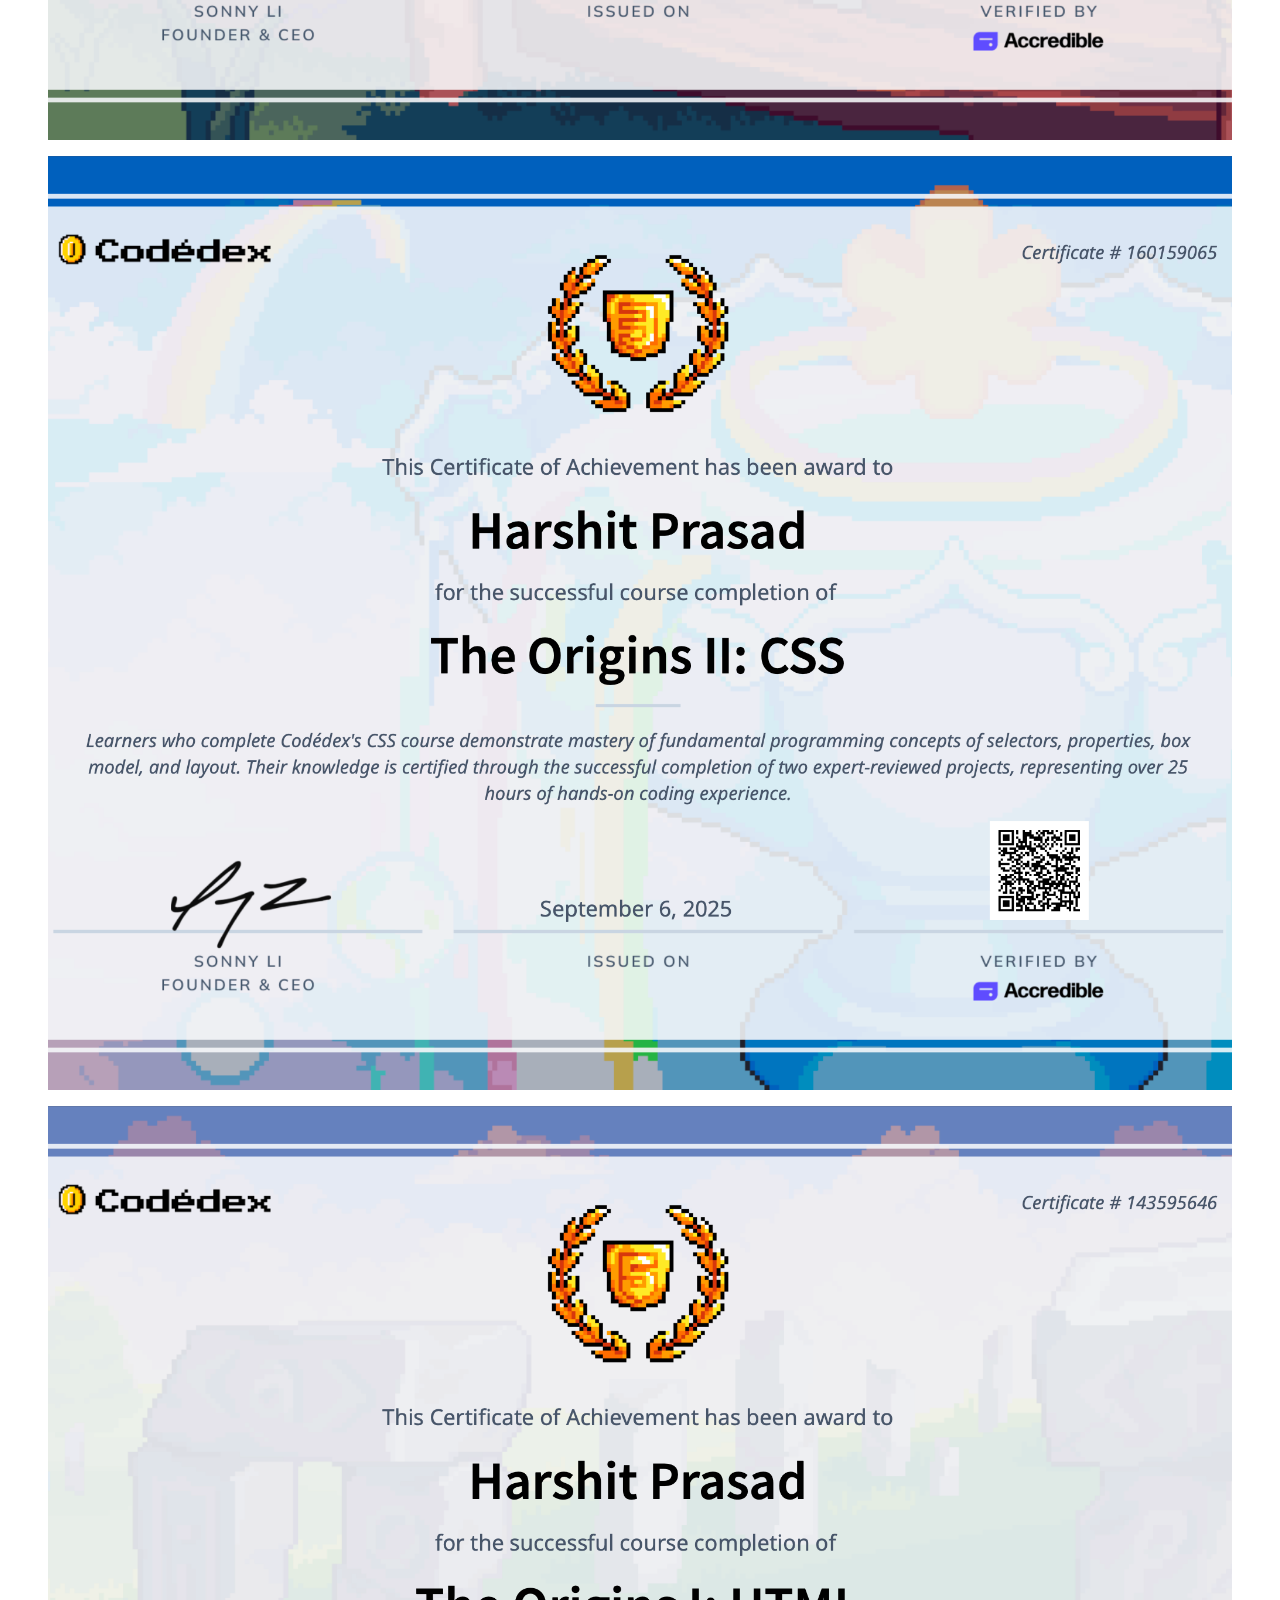
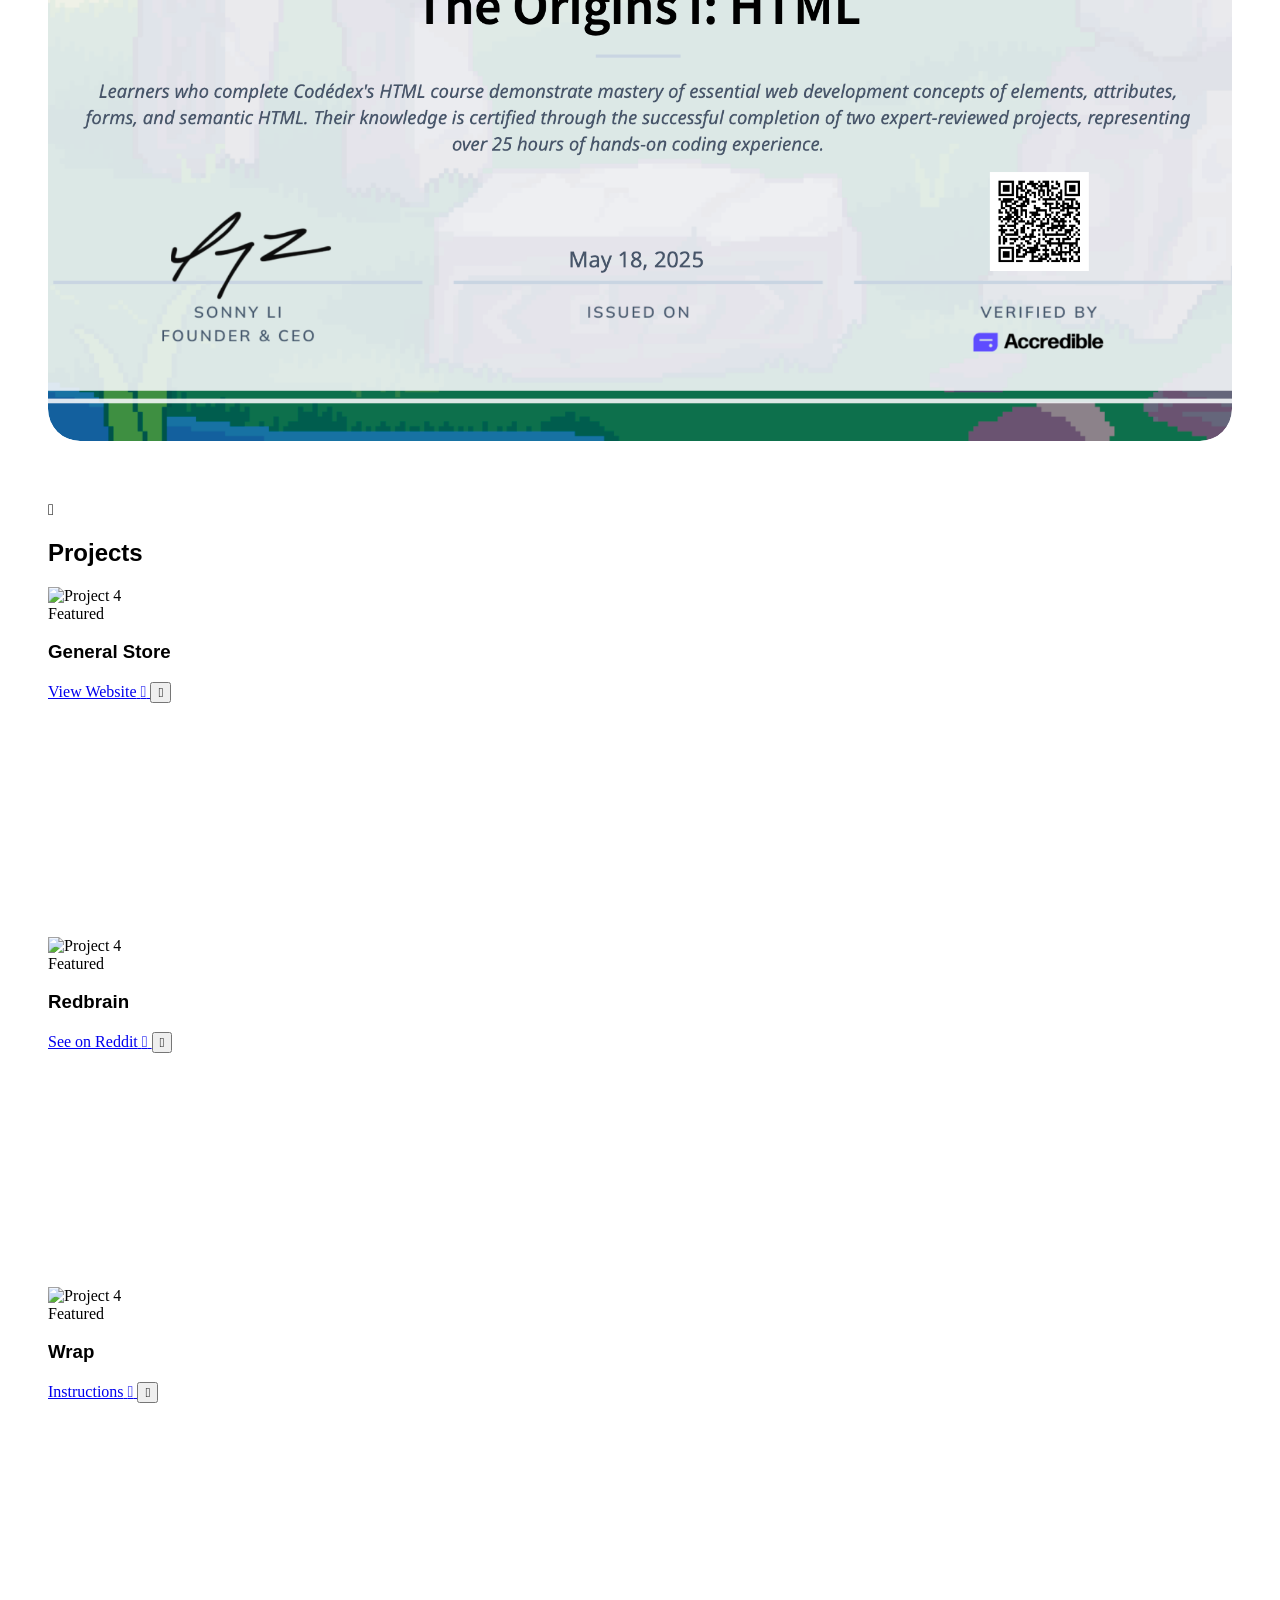
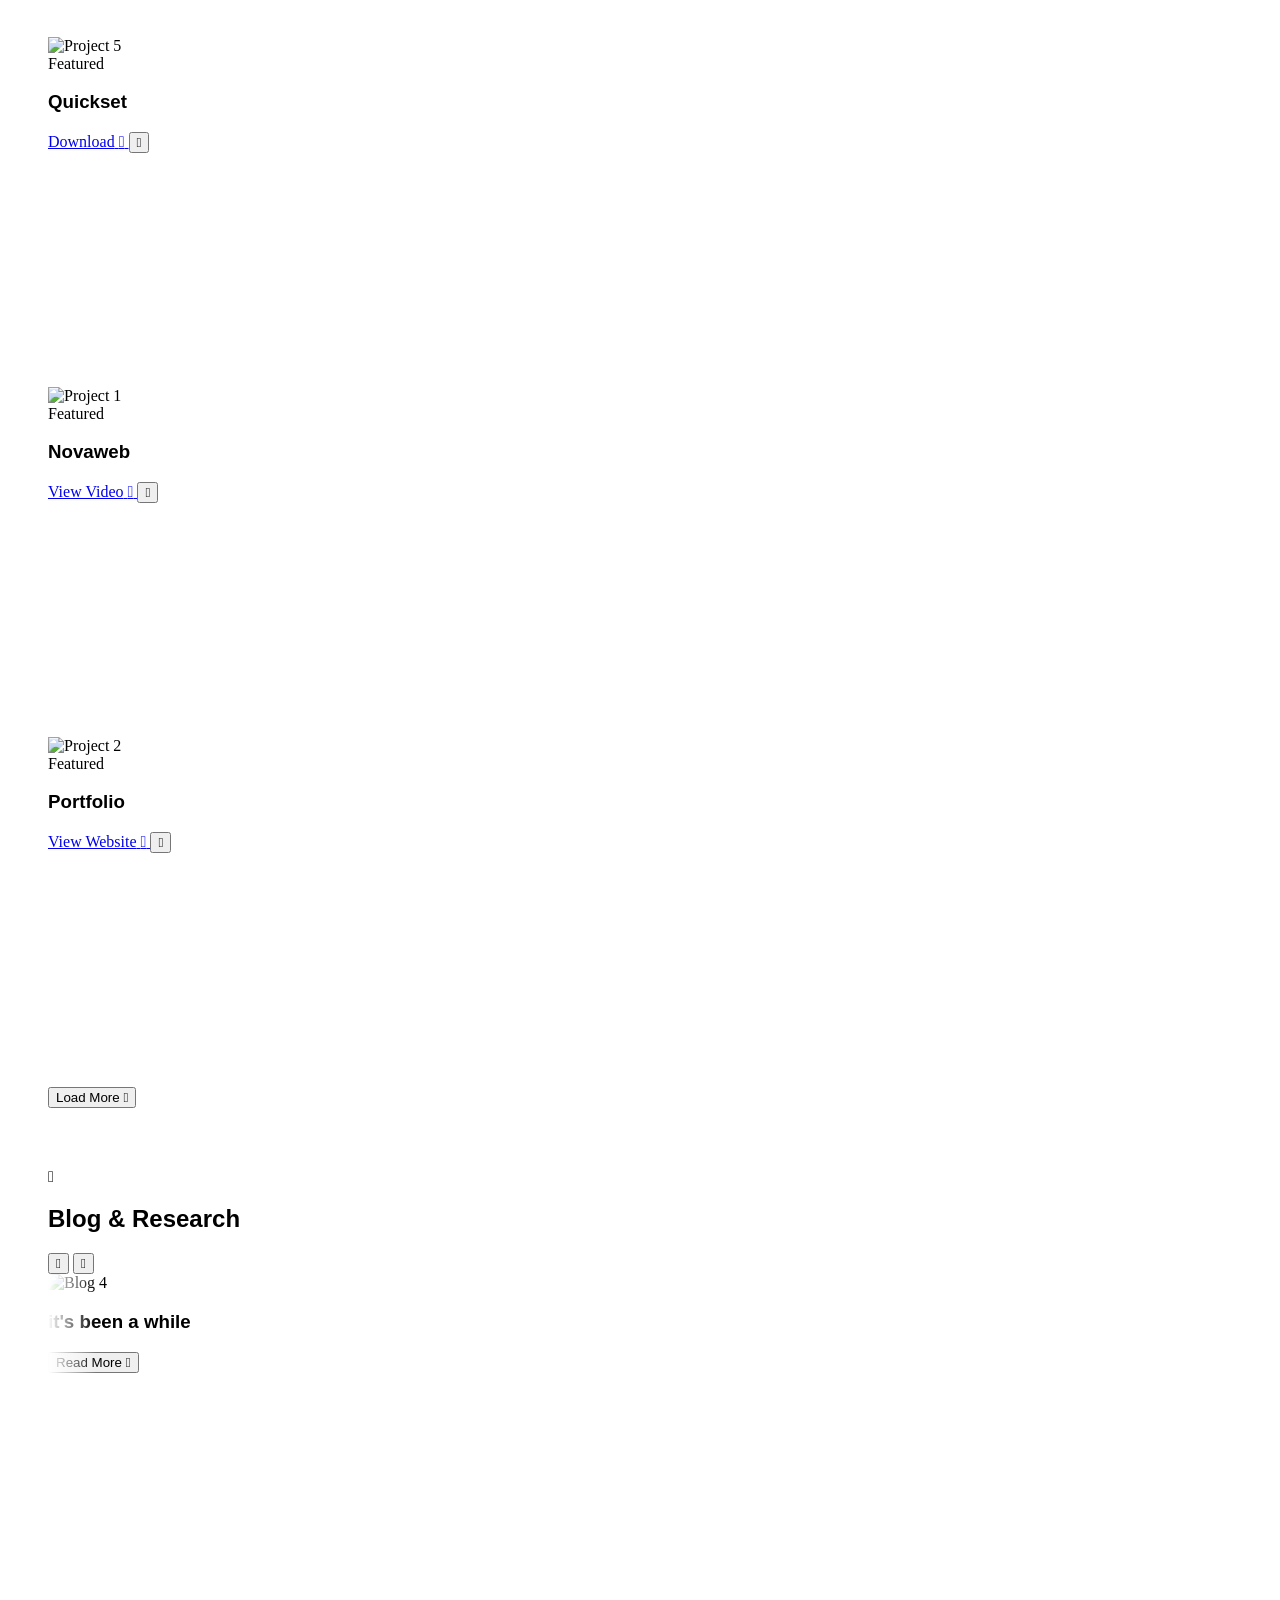
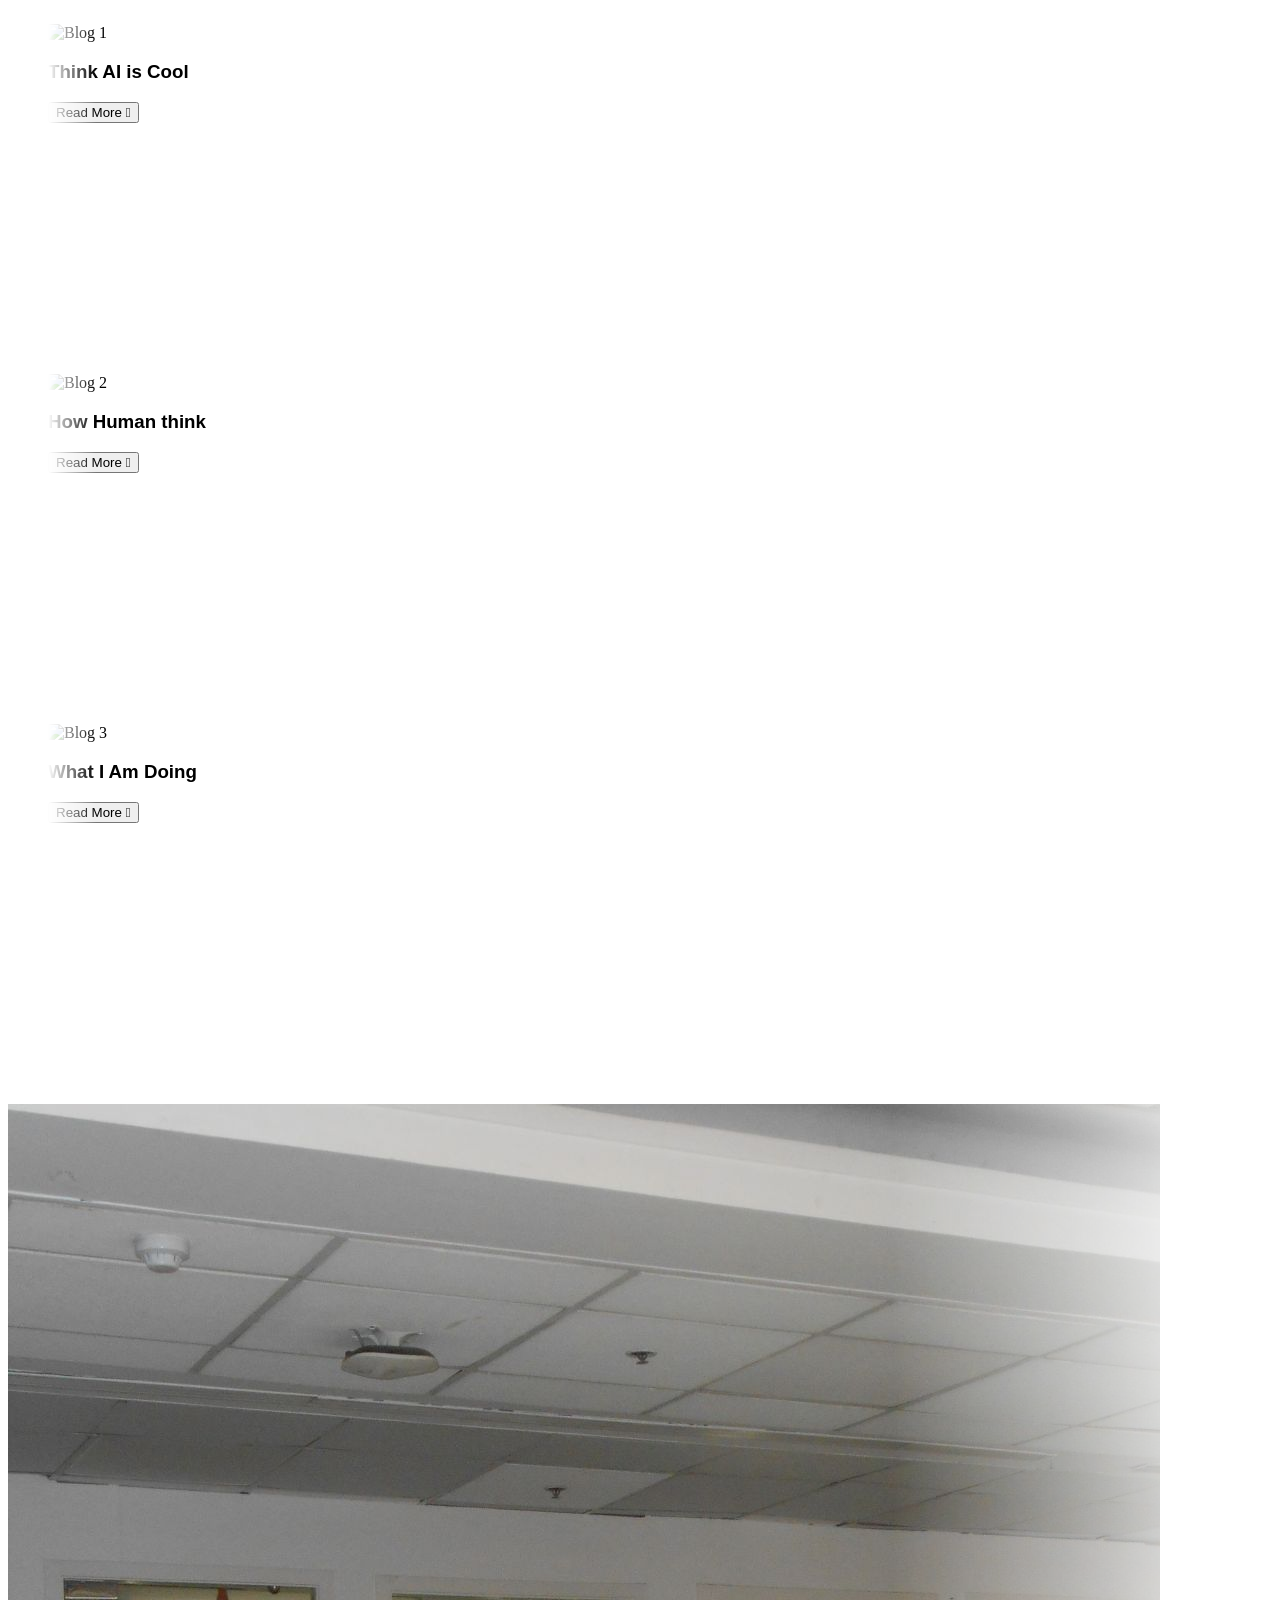
==== commit de36102f: "Add files via upload" ====
--- a/index.html
+++ b/index.html
@@ -11,7 +11,7 @@
   gtag('config', 'G-W8JMZRFRVZ');
 </script>
 <meta charset="UTF-8">
-<meta name="viewport" content="width=device-width, initial-scale=1.0, maximum-scale=1.0, user-scalable=no">
+<meta name="viewport" content="width=device-width, initial-scale=1.0">
 <title>Harshit | Portfolio</title>
 <meta name="description" content="Portfolio of Harshit (itsharshitgoat), an AI & OS developer and tech enthusiast. Discover my projects, skills, and journey in creating a world where you're happy.">
 <meta name="keywords" content="itsharshitgoat, Harshit, Harshit developer, AI developer, OS developer, Harshit portfolio, itsharshitgoat projects, itsharshitgoat portfolio, web developer">
@@ -33,7 +33,11 @@
 <meta name="twitter:description" content="Portfolio of Harshit, discover my projects, skills, and journey.">
 <meta name="twitter:image" content="https://itsharshitgoat.github.io/Website/og.png">
 <meta name="twitter:image:alt" content="Harshit's Portfolio Preview">
-<link rel="icon" href="https://cdn-icons-png.freepik.com/512/9078/9078251.png">
+<link rel="icon" href="./icons/icon-192.png">
+<link rel="apple-touch-icon" href="./icons/apple-touch-icon.png">
+<link rel="manifest" href="./manifest.webmanifest">
+<meta name="theme-color" content="#0047AB">
+<link rel="canonical" href="https://itsharshitgoat.github.io/Website/index.html">
 
 <!-- Performance Resource Hints -->
 <link rel="preconnect" href="https://cdn.tailwindcss.com" crossorigin>
@@ -1582,6 +1586,8 @@
 
 <div id="quiet-layer" class="fixed inset-0 z-[9999] pointer-events-none flex flex-col items-center justify-center overflow-hidden">
     <div class="absolute inset-0 quiet-bg-gradient"></div>
+    <div class="absolute quiet-fog quiet-fog-1"></div>
+    <div class="absolute quiet-fog quiet-fog-2"></div>
     
     <div id="quiet-content" class="relative z-10 w-full max-w-6xl p-0 md:p-8 flex flex-col items-center overflow-hidden md:overflow-visible -mt-16 md:mt-0">
         
@@ -1689,7 +1695,7 @@
     
     <!-- Ethereal Scroll Down Indicator -->
     <div id="scroll-to-return-indicator" class="absolute bottom-4 left-1/2 flex flex-col items-center pointer-events-none z-40 w-full">
-        <span class="text-gray-900 font-bold font-inter text-[10px] tracking-[0.3em] uppercase mb-1 md:mb-3 text-center drop-shadow-md">Scroll Down To Elysium</span>
+        <span class="text-gray-900 font-bold font-inter text-[10px] tracking-[0.3em] uppercase mb-1 md:mb-3 text-center drop-shadow-md">Scroll Down</span>
         <i class="ri-arrow-down-double-line text-gray-900 font-bold text-2xl animate-bounce drop-shadow-md"></i>
     </div>
 </div>
@@ -2120,12 +2126,12 @@
       <!-- Top Section: Featured block on Left, stacked 1/3 blocks on Right -->
 
       <!-- 1. Harshit Prasad (Left, 2/3 Wide, 2 Rows High) -->
-      <div class="md:col-span-2 md:row-span-2 group cursor-pointer h-full" onclick="openCertModal('./Certificate/Harshit Prasad.png', 'Al with Machine Learning', 'Delhi Technological University')">
+      <div class="md:col-span-2 md:row-span-2 group cursor-pointer h-full" onclick="openCertModal('./Certificate/Harshit Prasad.png', 'AI with Machine Learning', 'Delhi Technological University')">
         <img src="./Certificate/Harshit Prasad.png" alt="Harshit Prasad" class="w-full h-full object-cover" loading="lazy">
         <div class="absolute inset-0 bg-gradient-to-t from-black/80 via-black/20 to-transparent"></div>
         <div class="absolute bottom-0 left-0 right-0 p-6 text-white">
           <span class="inline-block px-3 py-1 bg-white/20 backdrop-blur-md rounded-full text-xs font-medium mb-3">Recent achievement</span>
-          <h3 class="font-helvetica text-xl md:text-2xl font-bold mb-1">Al with Machine Learning</h3>
+          <h3 class="font-helvetica text-xl md:text-2xl font-bold mb-1">AI with Machine Learning</h3>
           <p class="font-inter text-xs md:text-sm text-white/70">Delhi Technological University</p>
         </div>
       </div>
@@ -3399,7 +3405,8 @@
 <h2 class="font-helvetica text-4xl font-bold text-center">Get in Touch</h2>
 </div>
 <div class="w-full">
-<form id="contact-form" method="POST" class="space-y-6" novalidate>
+<form id="contact-form" method="POST" action="https://formsubmit.co/itsharshitgoat@gmail.com" class="space-y-6" novalidate>
+<input type="hidden" name="_captcha" value="false">
 <div>
   <div class="relative">
     <input type="text" id="name" name="name" placeholder="Name" class="w-full px-4 py-3 pr-10 bg-white/60 backdrop-blur-sm border border-white/20 rounded-xl focus:outline-none focus:ring-2 focus:ring-primary/50 shadow-lg transition-all duration-300 placeholder-gray-500 font-medium" required>
@@ -3626,7 +3633,7 @@
     <!-- Scroll Up To Return Indicator -->
     <div id="hell-scroll-indicator" class="absolute top-6 left-1/2 flex flex-col items-center pointer-events-none z-40 w-full">
         <i class="ri-arrow-up-double-line text-red-400/80 font-bold text-2xl animate-bounce drop-shadow-md" style="filter: drop-shadow(0 0 8px rgba(255, 60, 0, 0.4));"></i>
-        <span class="text-red-400/80 font-bold font-inter text-[10px] tracking-[0.3em] uppercase mt-1 md:mt-3 text-center drop-shadow-md">Scroll Up To Escape</span>
+        <span class="text-red-400/80 font-bold font-inter text-[10px] tracking-[0.3em] uppercase mt-1 md:mt-3 text-center drop-shadow-md">Scroll Up</span>
     </div>
 </div>
 
@@ -3785,36 +3792,6 @@
   window.addEventListener('scroll', updateActiveNav, { passive: true });
   window.addEventListener('resize', updateActiveNav, { passive: true });
   setTimeout(updateActiveNav, 100);
-
-  // Theme toggle
-  const initTheme = () => {
-    const darkMode = localStorage.getItem('darkMode') === 'true';
-    const icon = document.querySelector('#theme-toggle i');
-    if (darkMode) {
-      document.documentElement.classList.add('dark');
-      if (icon) icon.classList.replace('ri-sun-line', 'ri-moon-line');
-    } else {
-      document.documentElement.classList.remove('dark');
-      if (icon) icon.classList.replace('ri-moon-line', 'ri-sun-line');
-    }
-  };
-  const themeToggle = document.getElementById('theme-toggle');
-  if (themeToggle) {
-    themeToggle.addEventListener('click', function() {
-      const icon = this.querySelector('i');
-      const isDark = document.documentElement.classList.contains('dark');
-      if (!isDark) {
-        icon.classList.replace('ri-sun-line', 'ri-moon-line');
-        document.documentElement.classList.add('dark');
-        localStorage.setItem('darkMode', 'true');
-      } else {
-        icon.classList.replace('ri-moon-line', 'ri-sun-line');
-        document.documentElement.classList.remove('dark');
-        localStorage.setItem('darkMode', 'false');
-      }
-    });
-  }
-  initTheme();
 
   // Section and card animations with Intersection Observer
   function initializeAnimations() {
@@ -4472,7 +4449,6 @@
 // 0: normal, 3: active (mirroring quiet layer states)
 let lastHellScrollTime = 0;
 let isHellSequencePlaying = false;
-let hellAudioCtx, hellDroneNode, hellRumbleNode, hellMainGain; // Variables kept but unused, or can be removed completely.
 let bottomOverscrollCount = 0;
 let hellIntentTimeout;
 
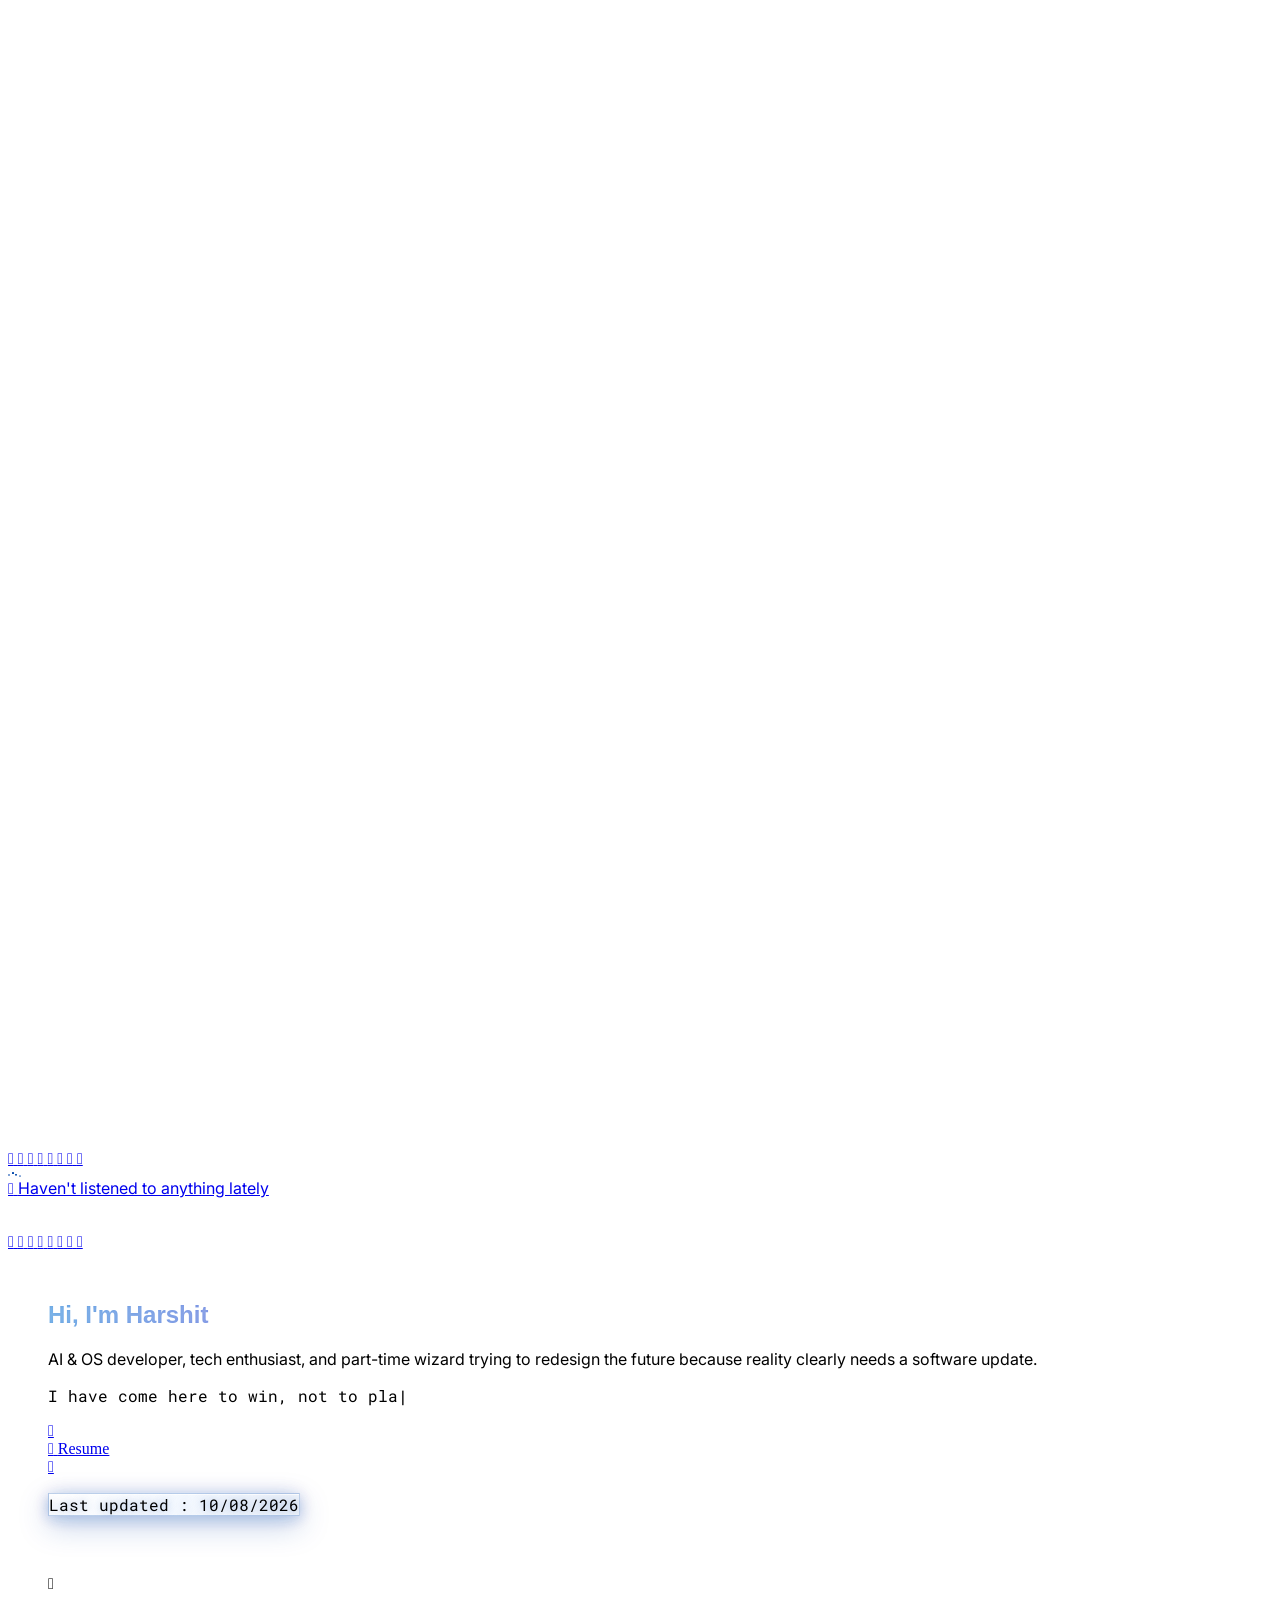
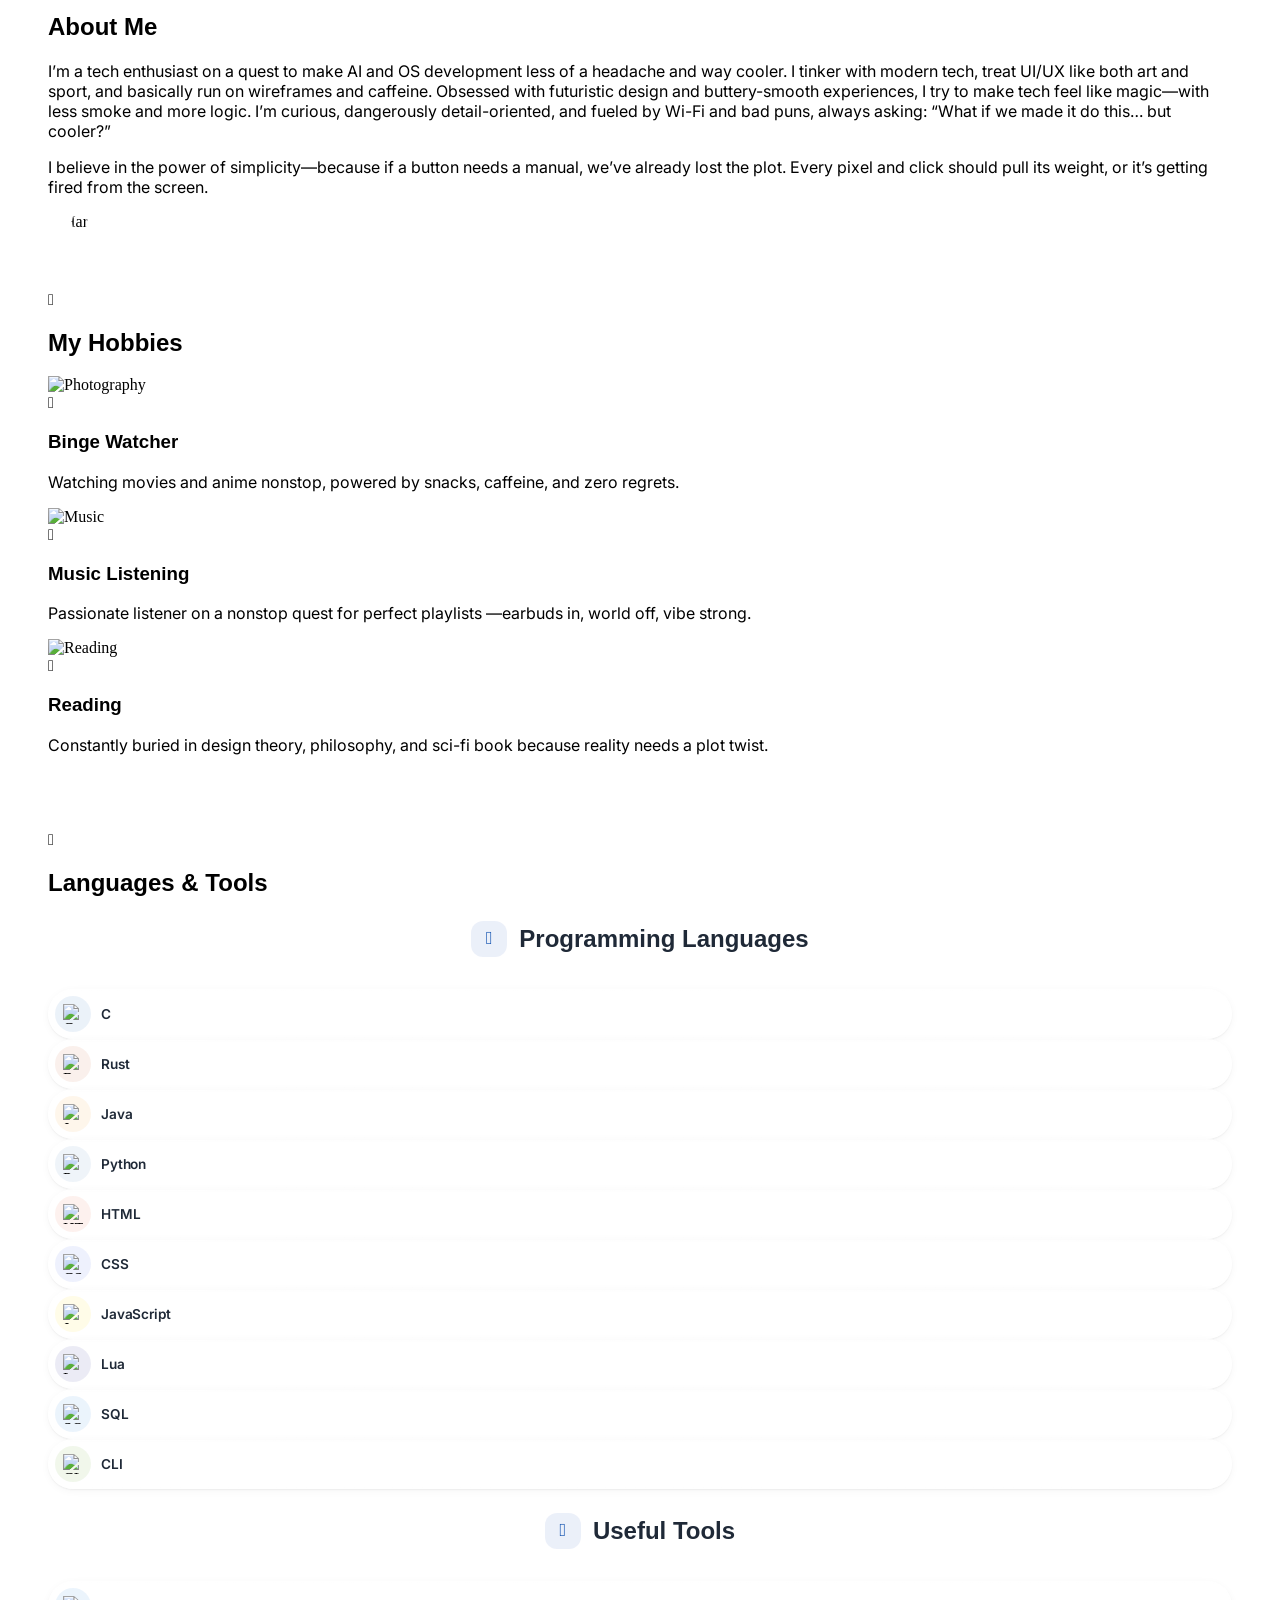
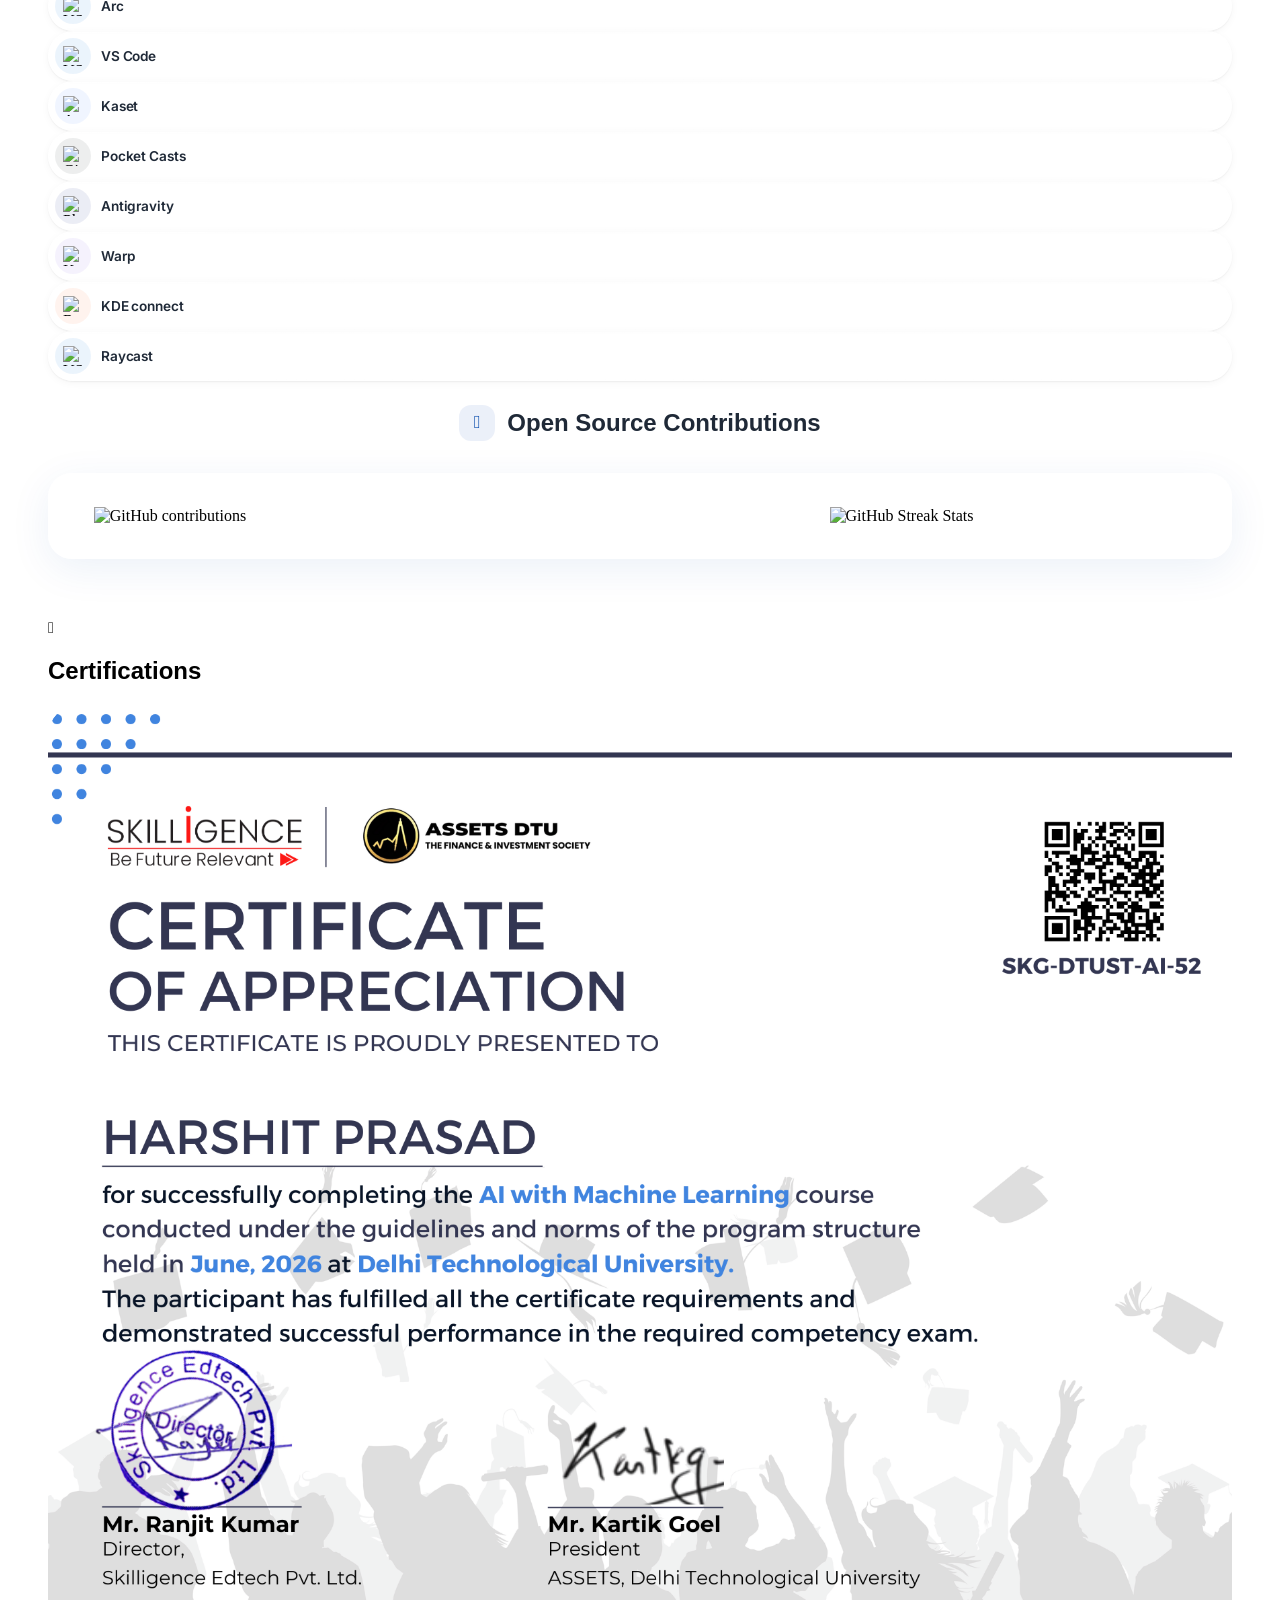
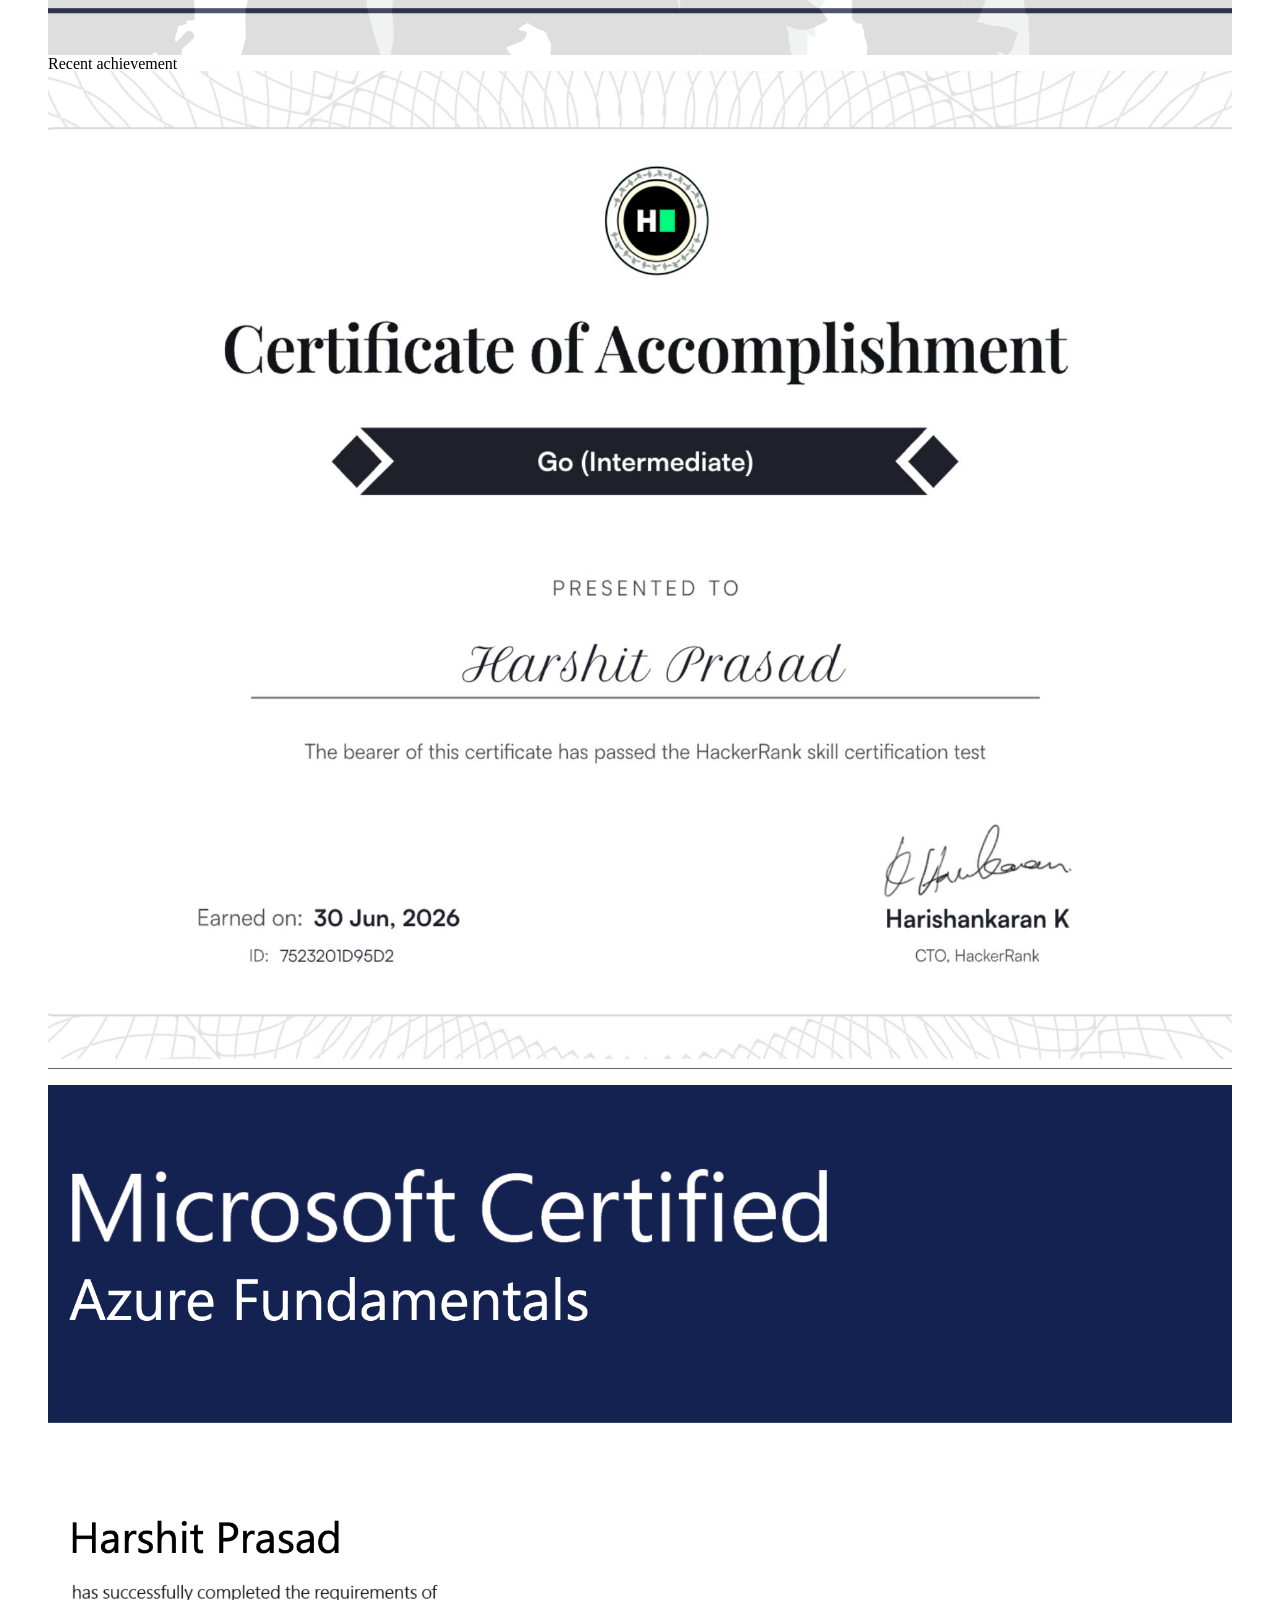
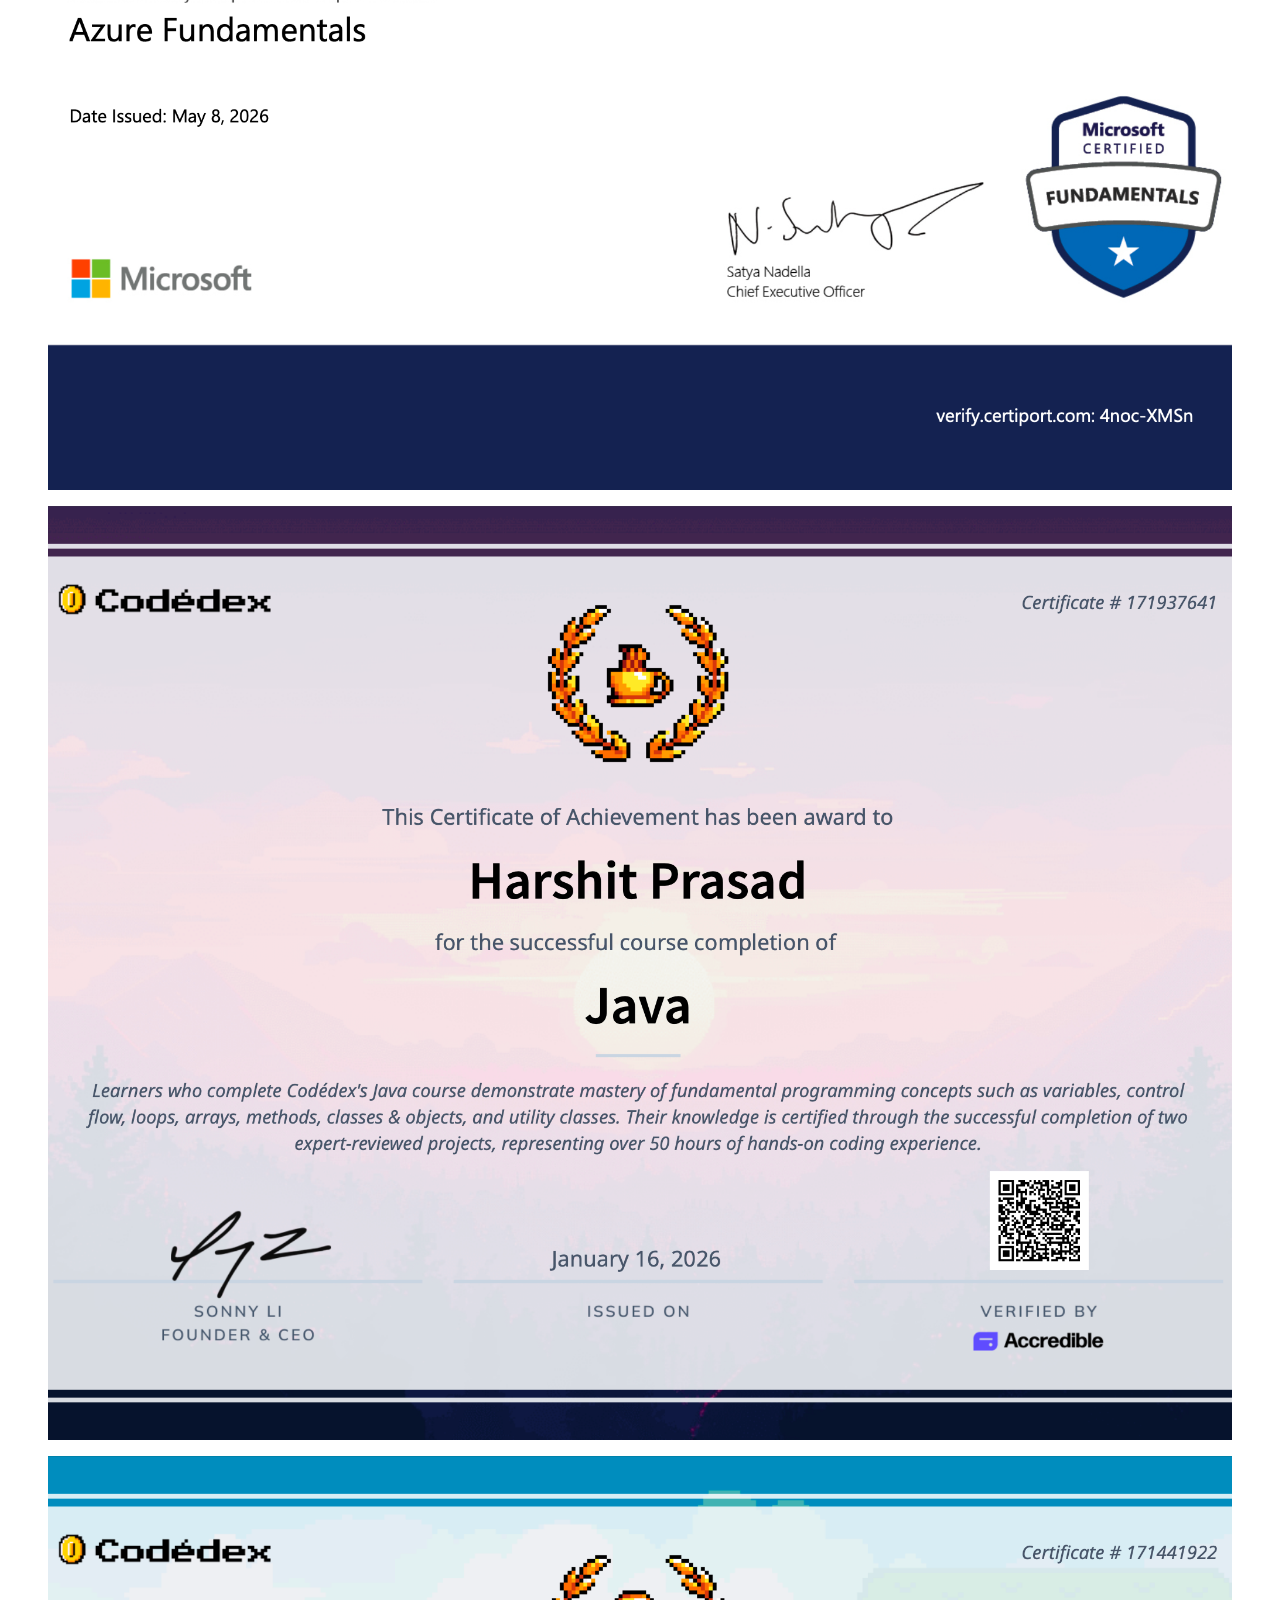
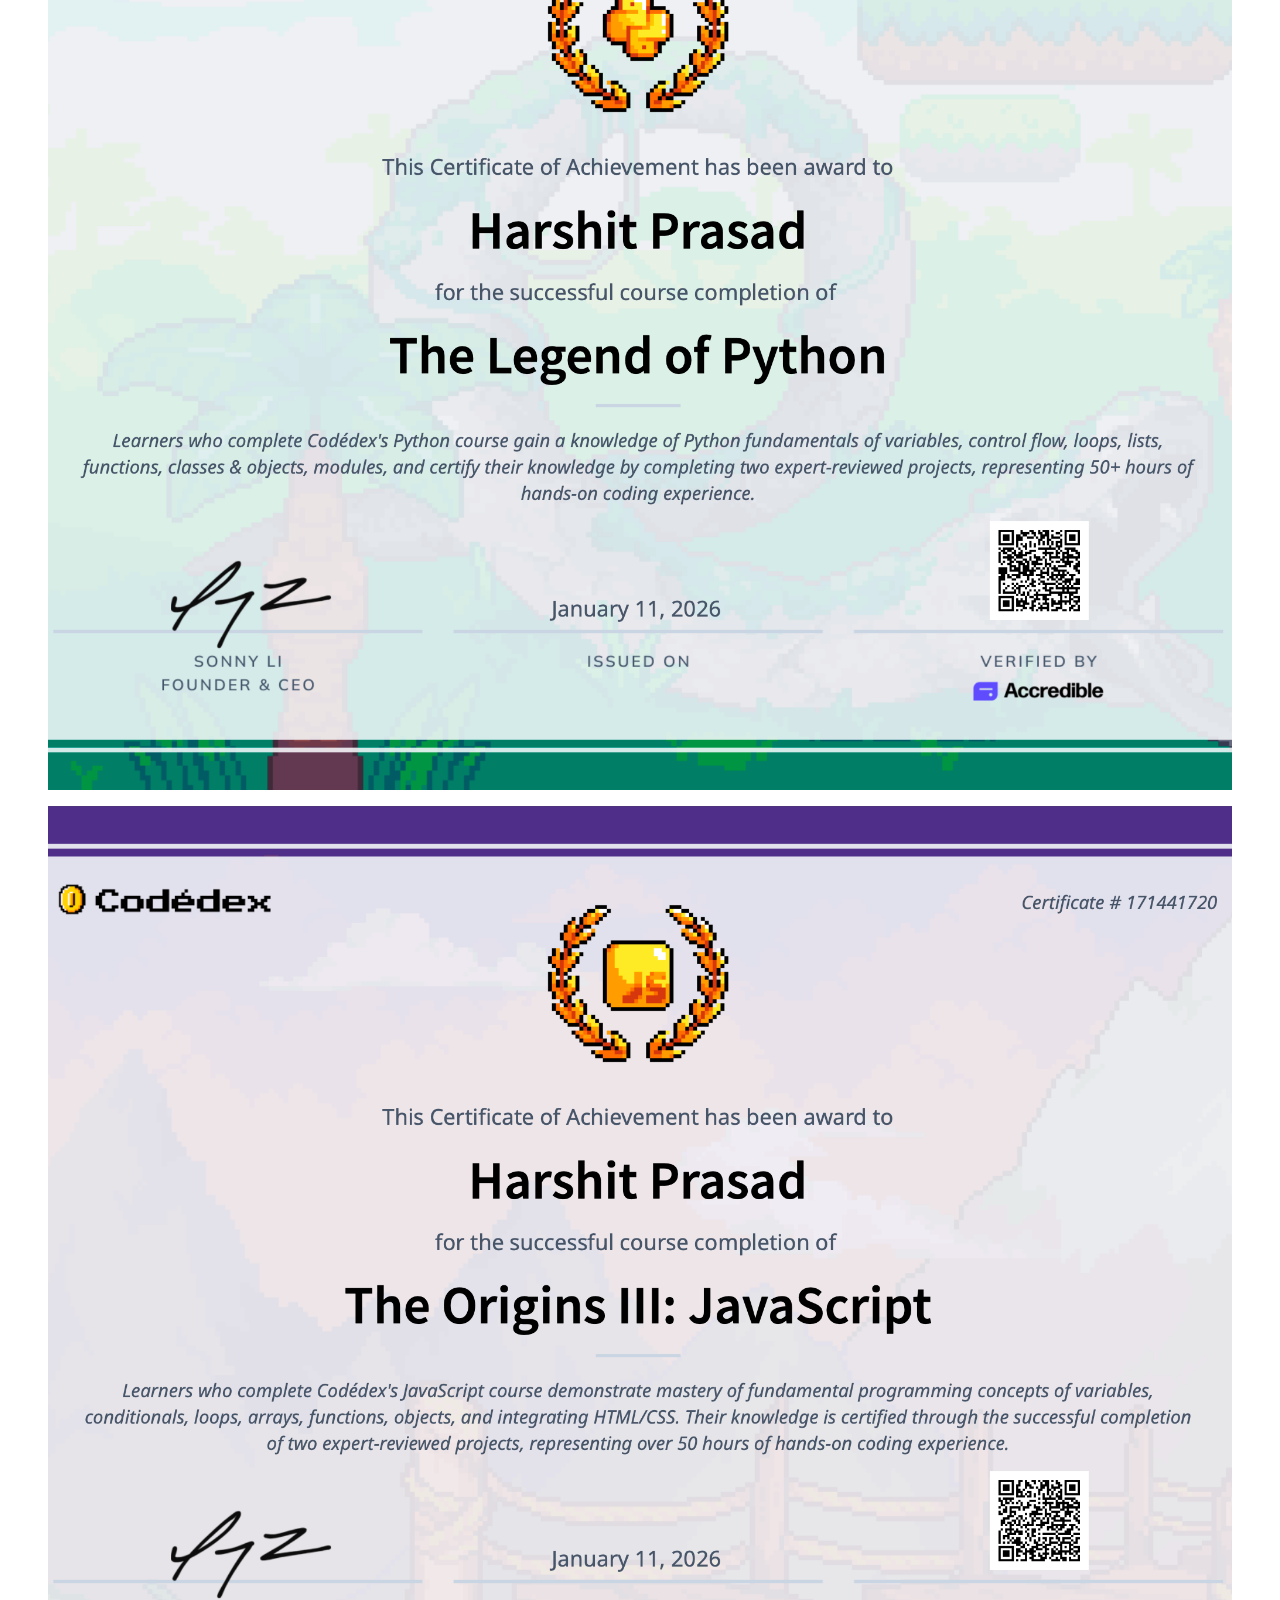
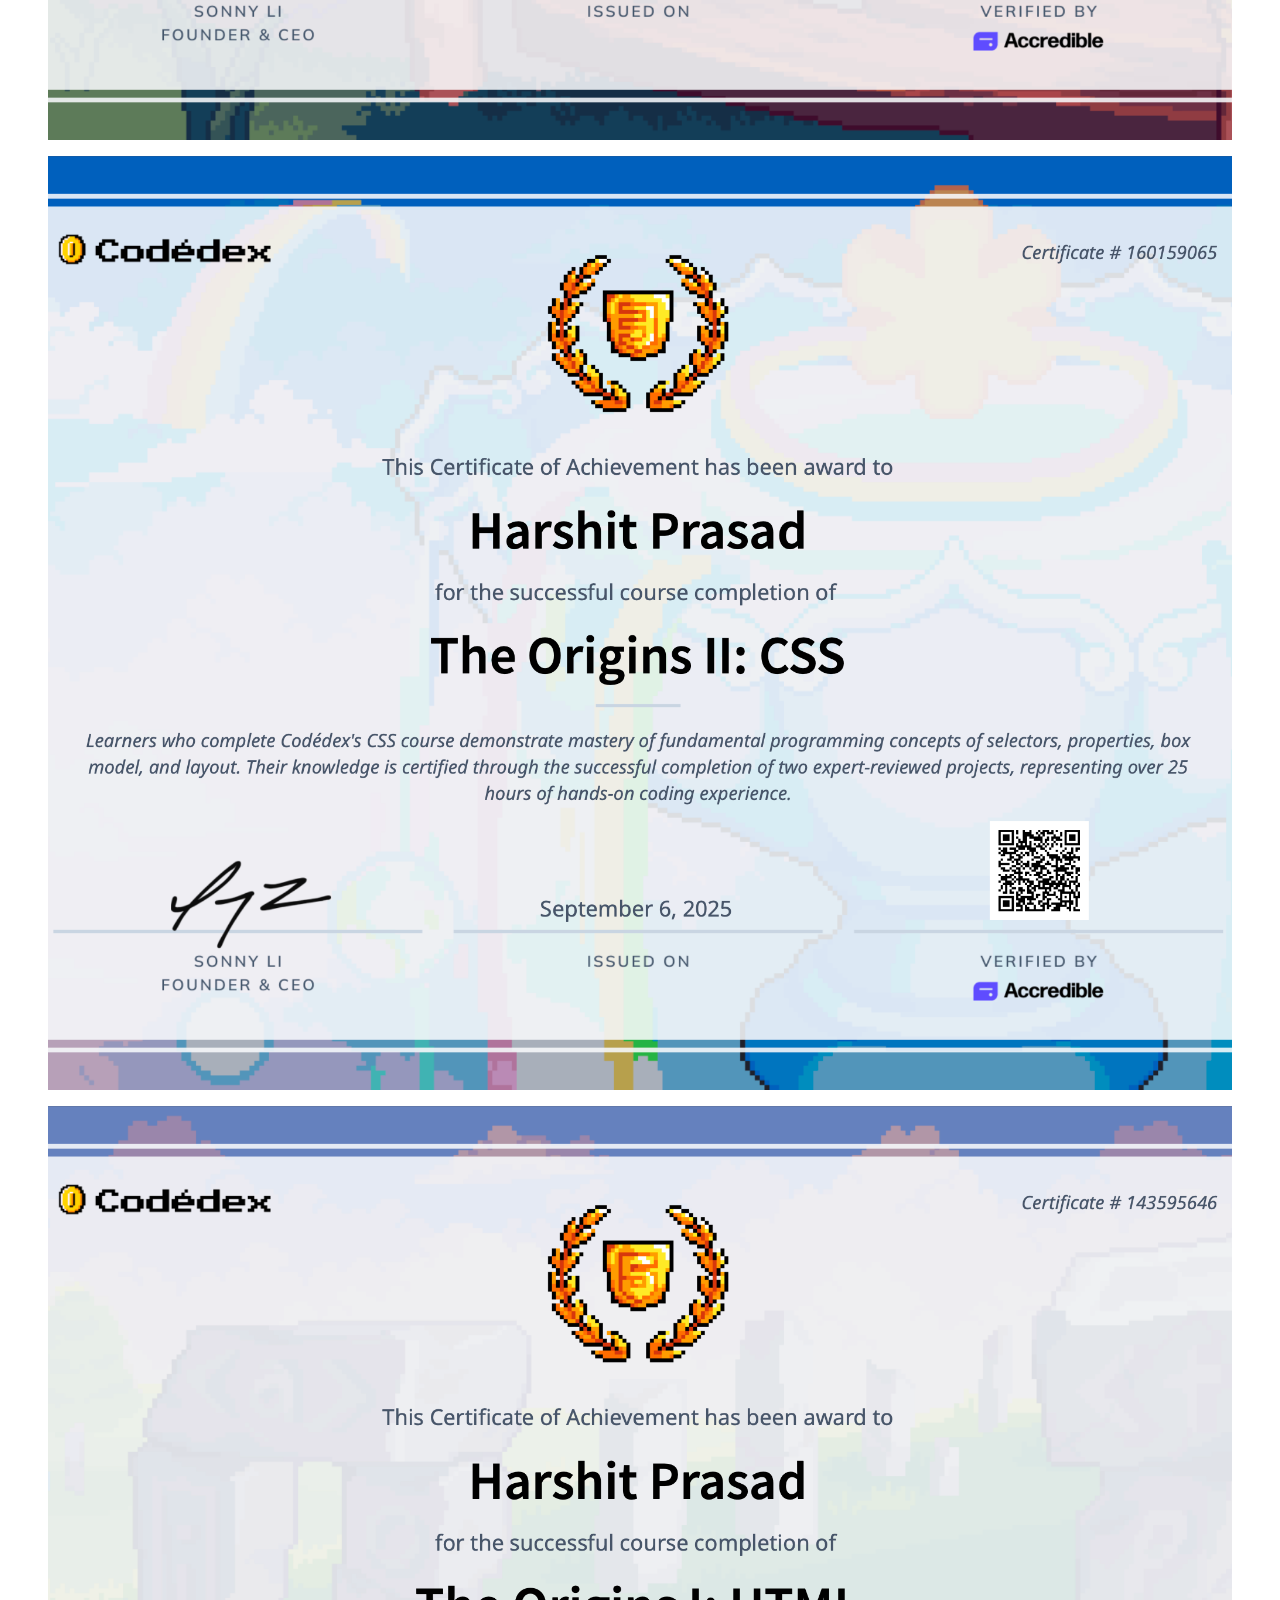
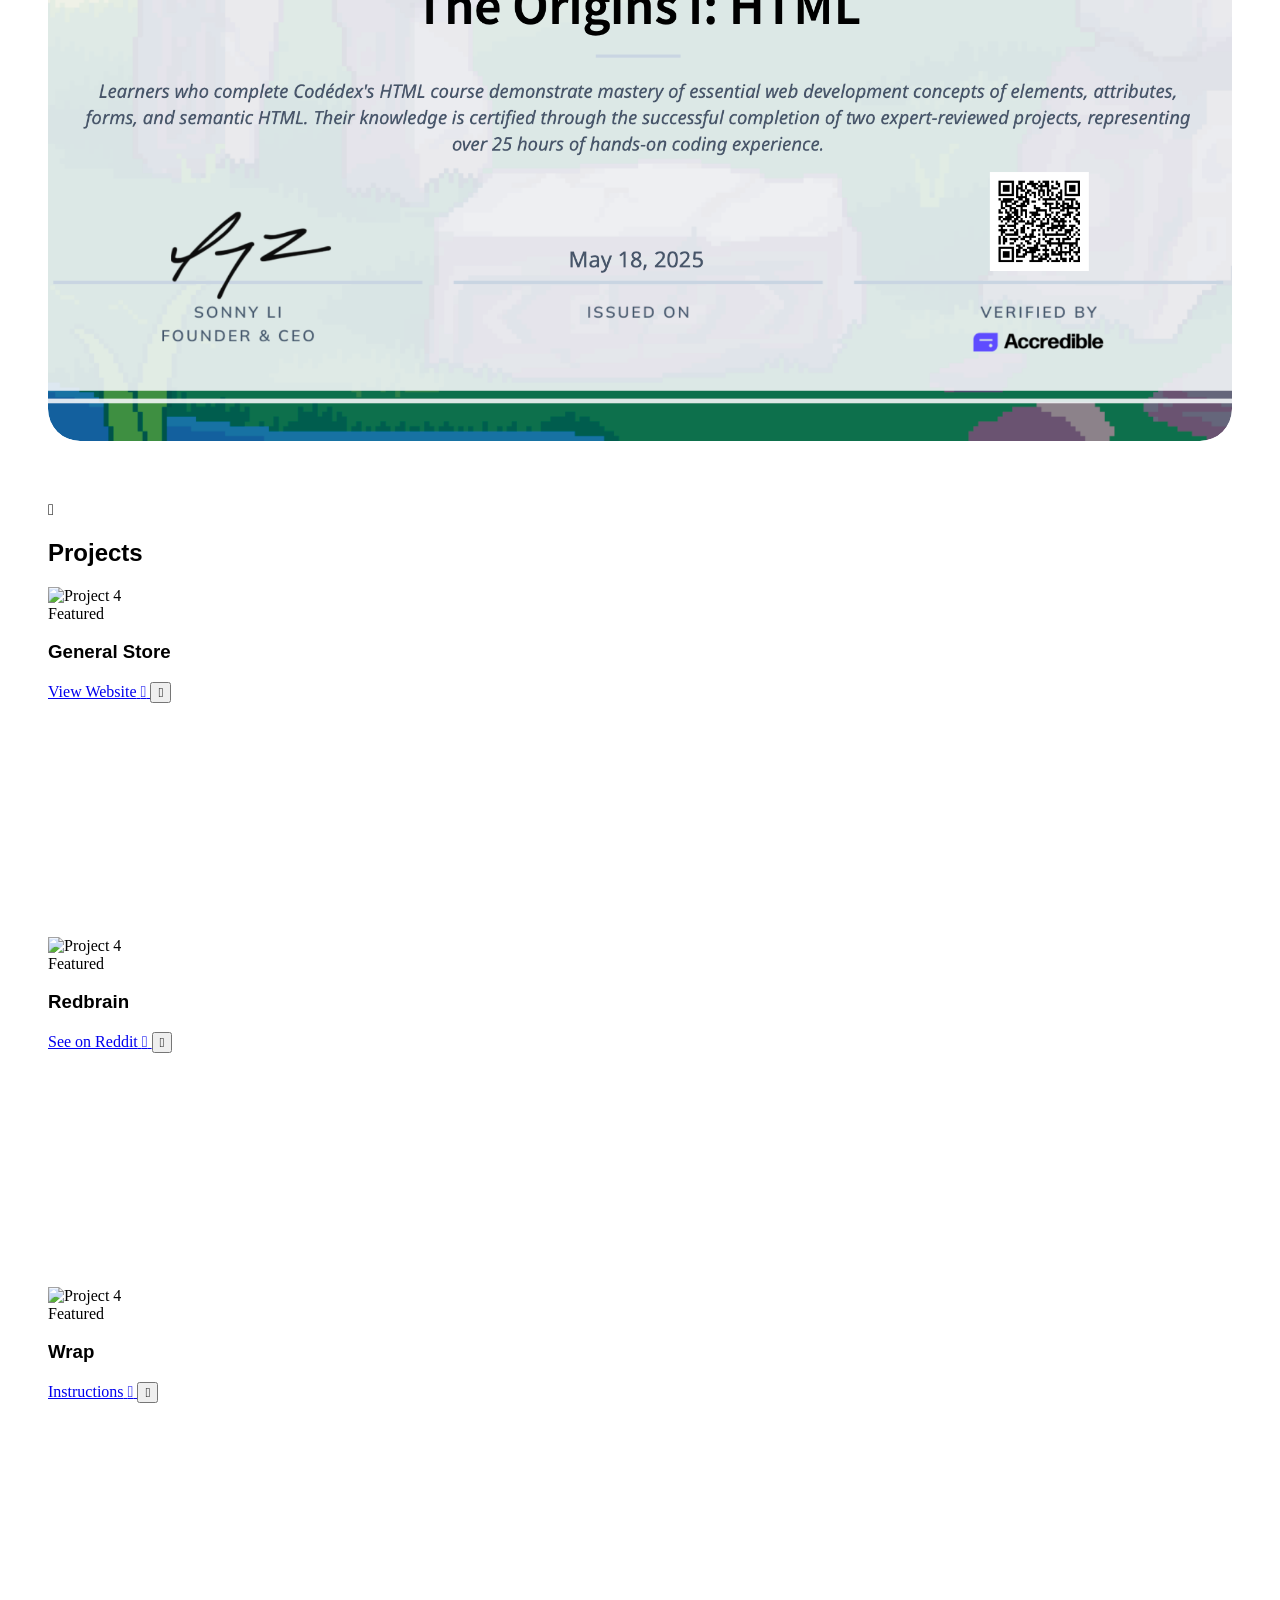
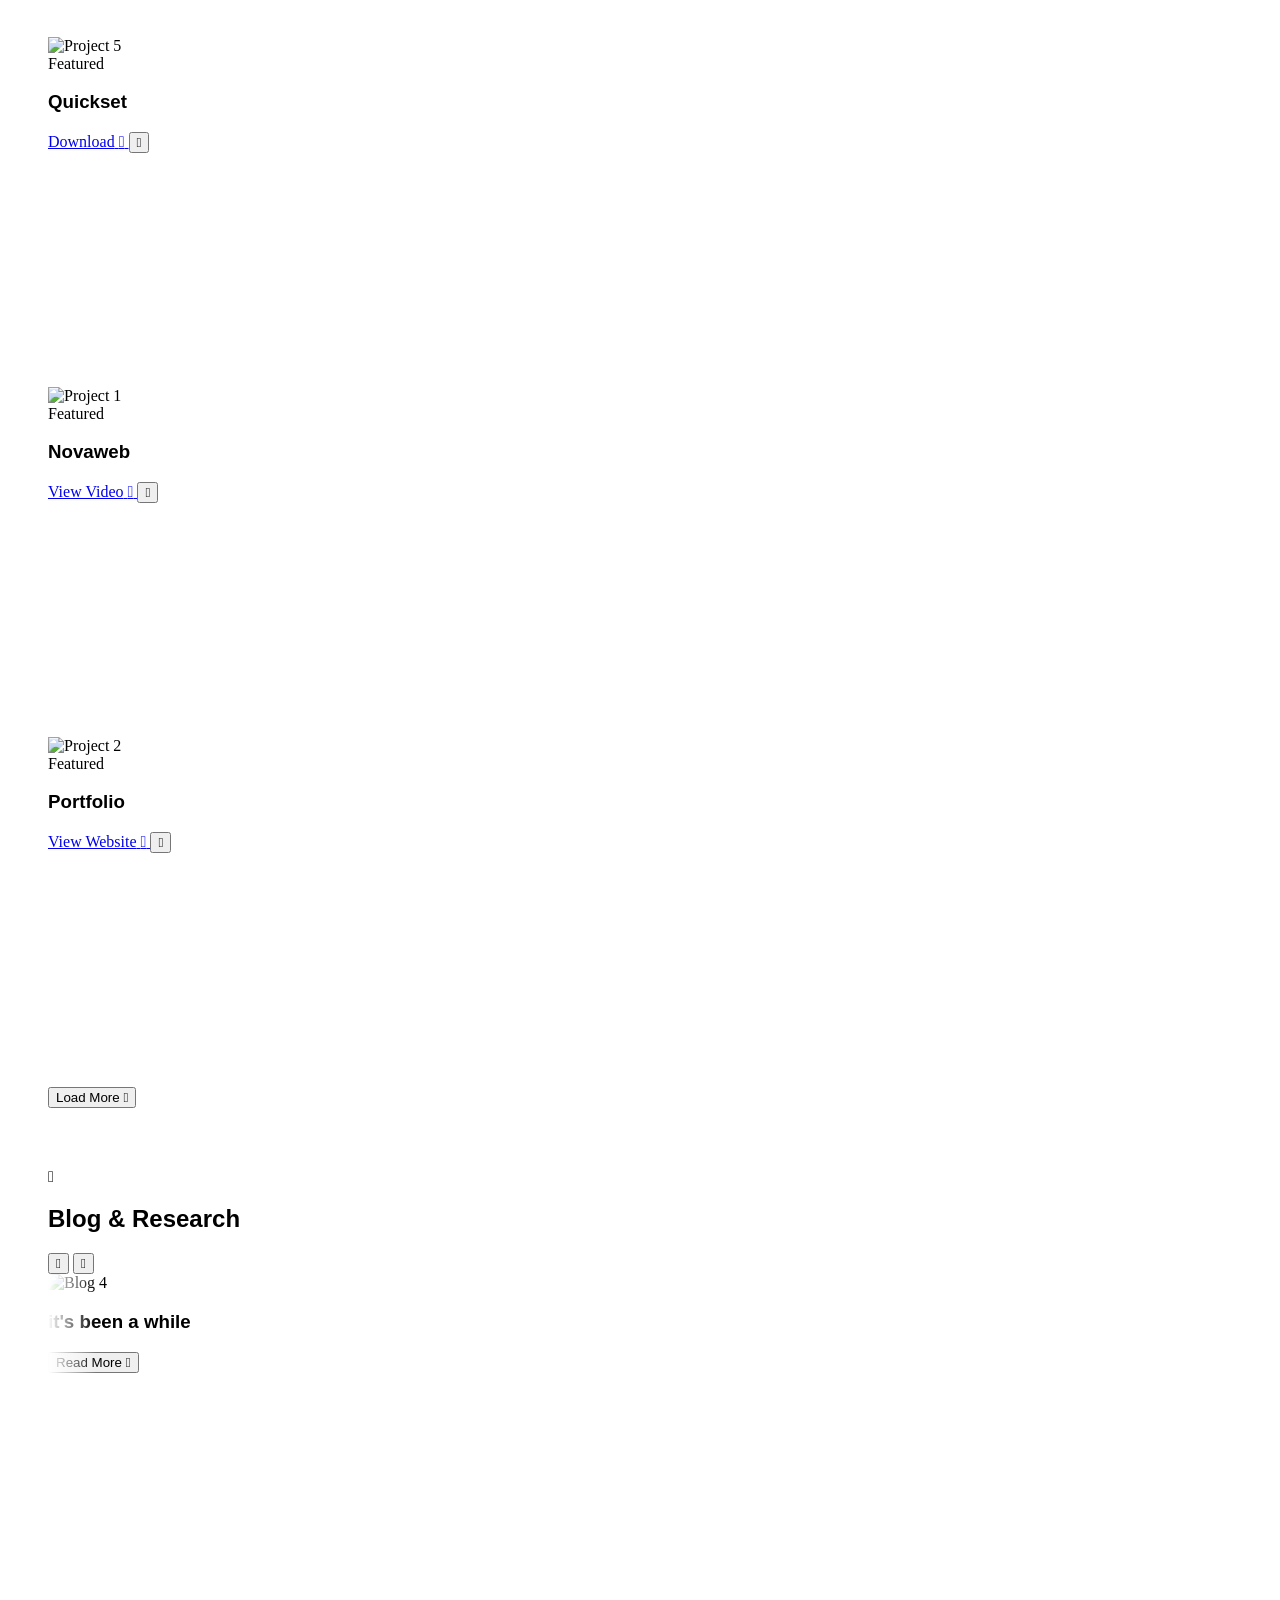
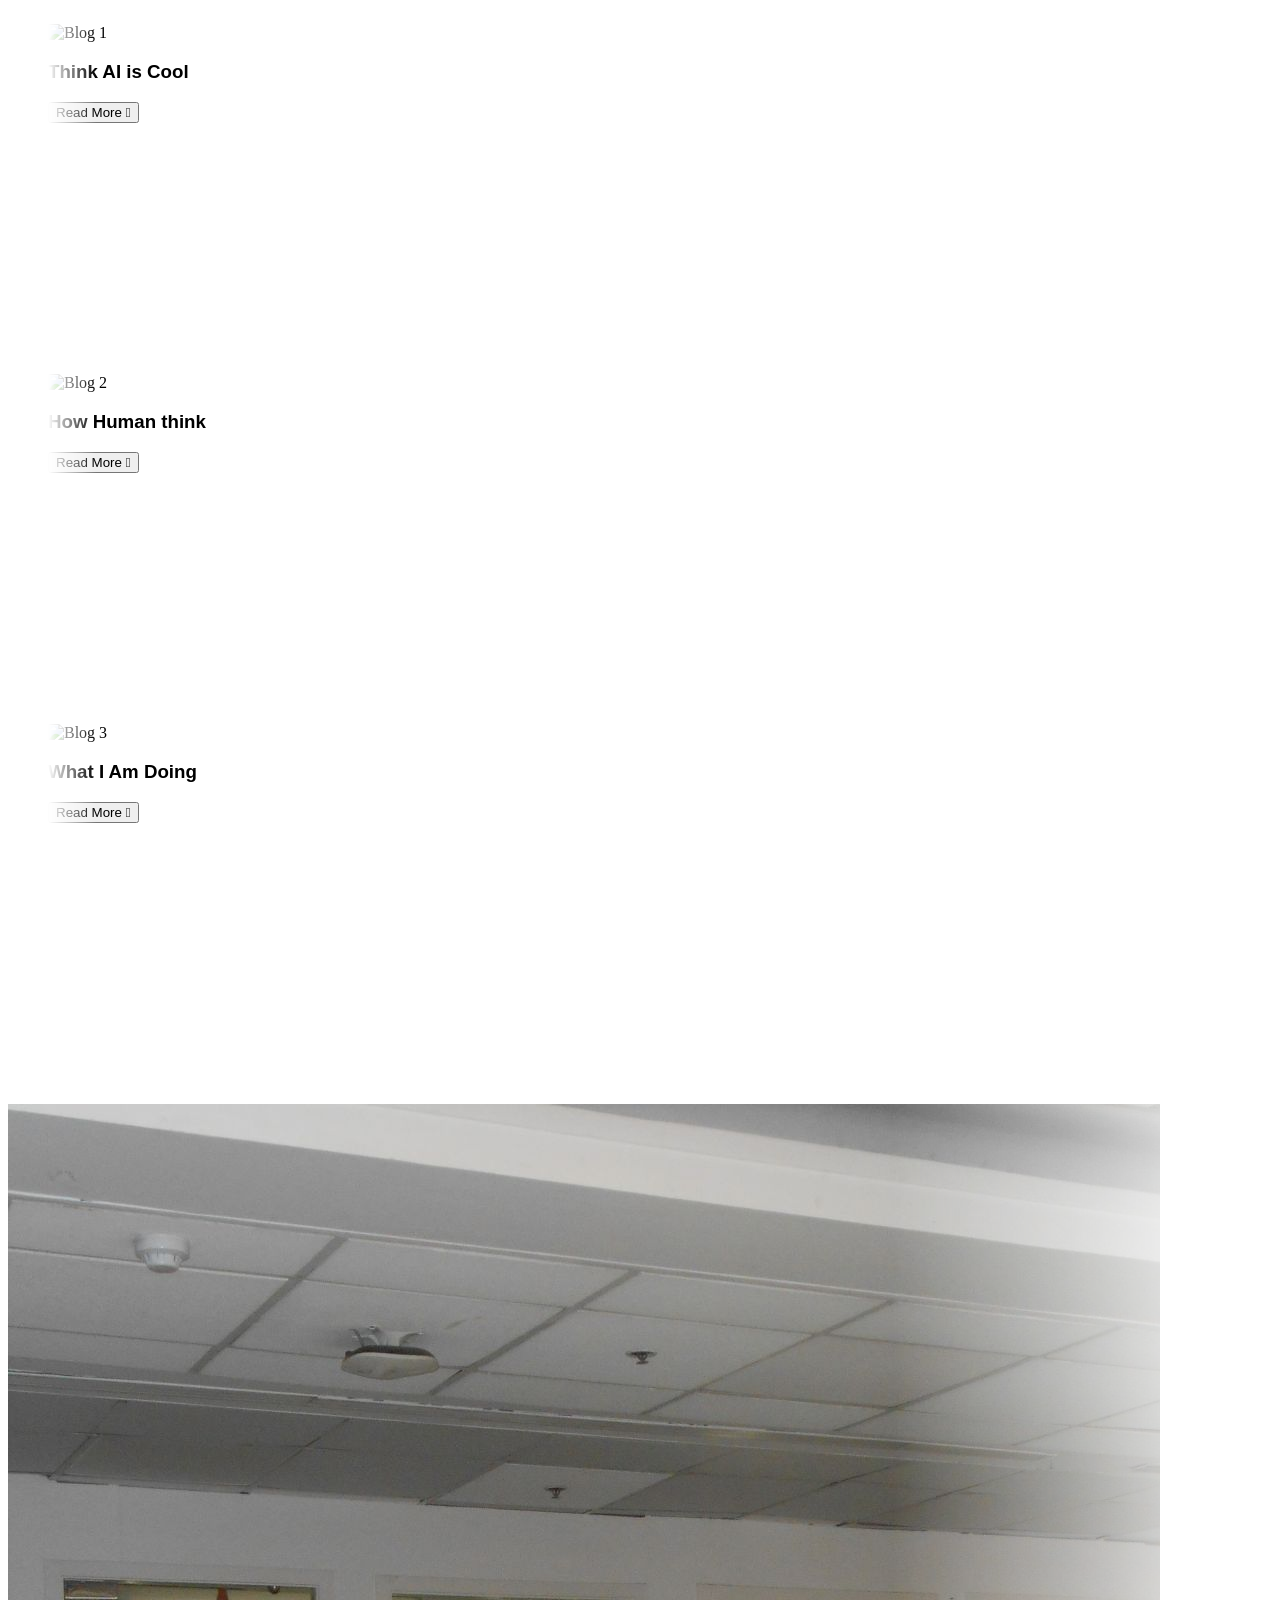
==== commit 0e59c251: "Add files via upload" ====
--- a/index.html
+++ b/index.html
@@ -3444,12 +3444,16 @@
       <i class="ri-instagram-line text-xl md:text-2xl"></i>
     </a>
     <div class="w-px h-4 md:h-6 bg-gray-300"></div>
-    <a href="https://x.com/itsharshitgoat" class="text-gray-600 hover:text-primary transition-colors">
-      <i class="ri-twitter-x-line text-xl md:text-2xl"></i>
+    <a href="https://bsky.app/profile/itsharshitgoat.bsky.social" class="text-gray-600 hover:text-primary transition-colors">
+      <i class="ri-bluesky-line text-xl md:text-2xl"></i>
     </a>
     <div class="w-px h-4 md:h-6 bg-gray-300"></div>
     <a href="https://www.linkedin.com/in/harshit-prasad-833986370/" class="text-gray-600 hover:text-primary transition-colors">
       <i class="ri-linkedin-box-line text-2xl"></i>
+    </a>
+    <div class="w-px h-4 md:h-6 bg-gray-300"></div>
+    <a href="https://x.com/itsharshitgoat" class="text-gray-600 hover:text-primary transition-colors">
+      <i class="ri-twitter-x-line text-xl md:text-2xl"></i>
     </a>
   </div>
 </div>
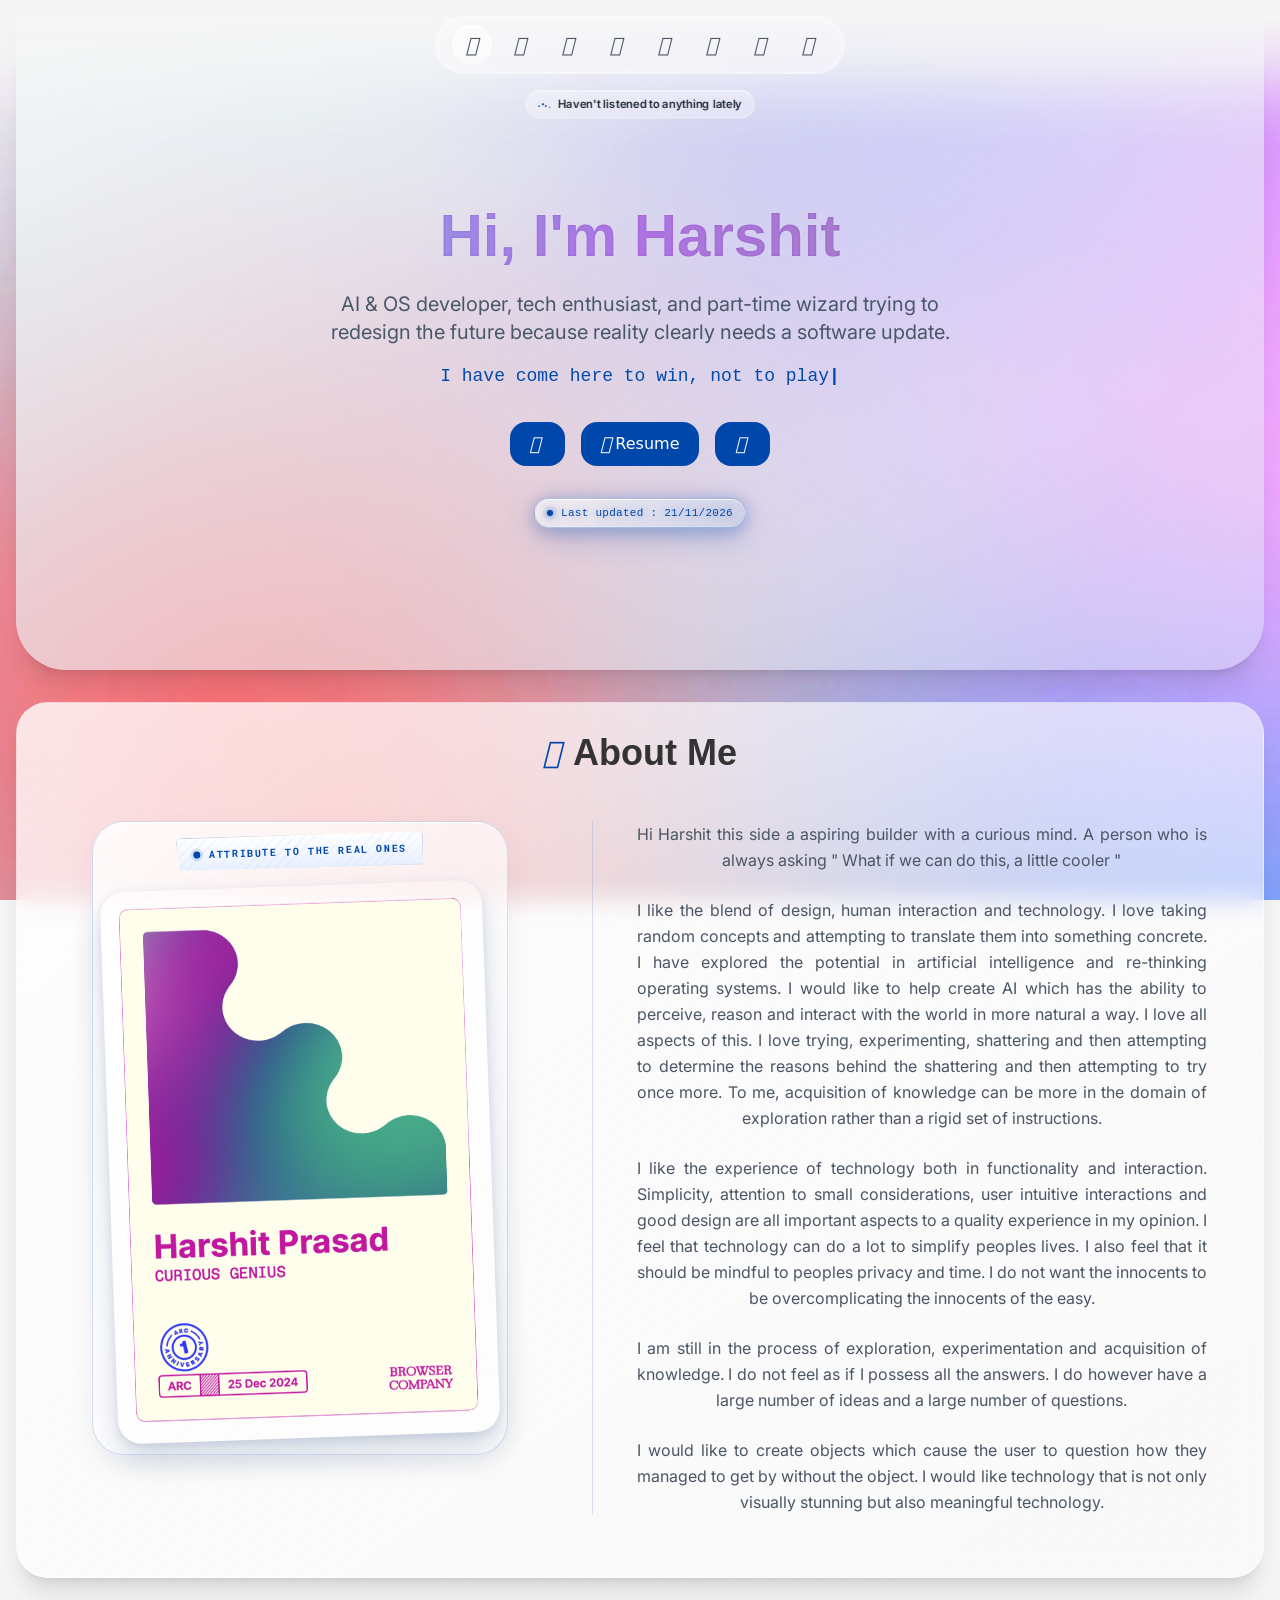
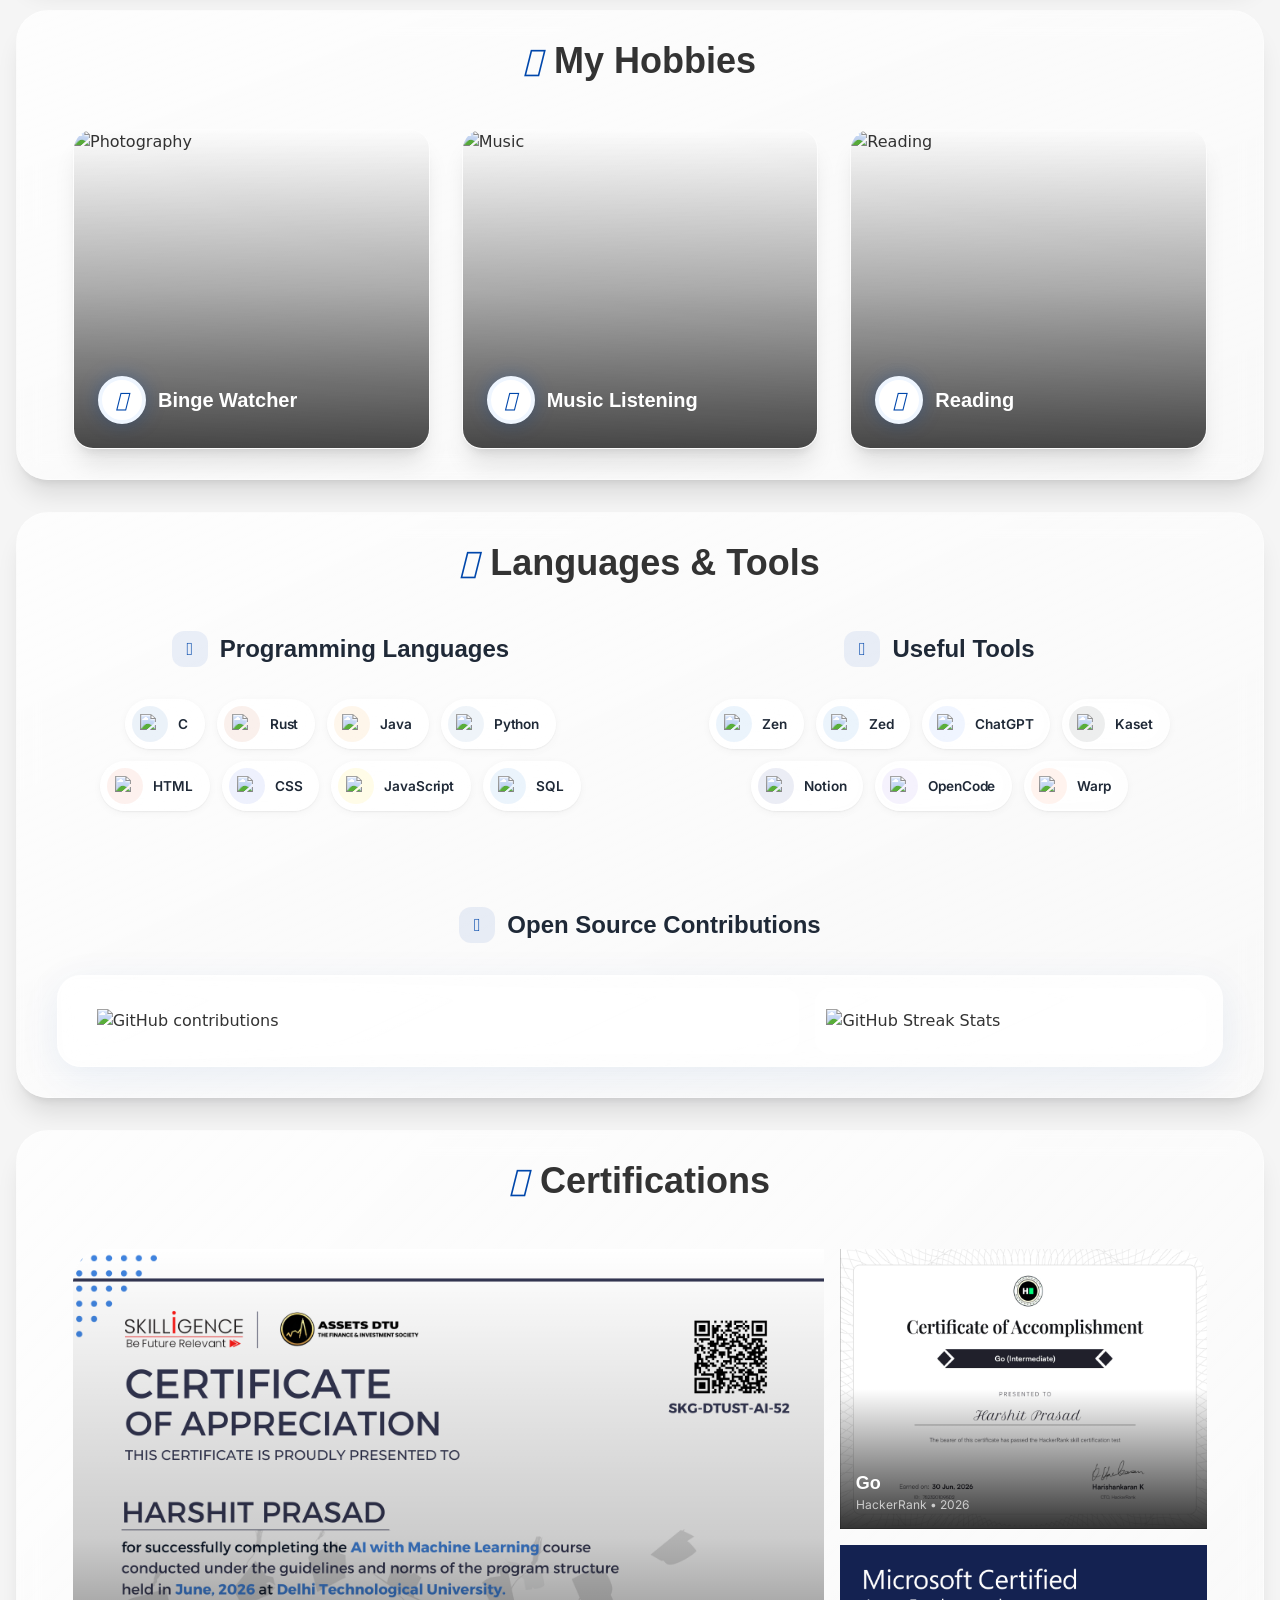
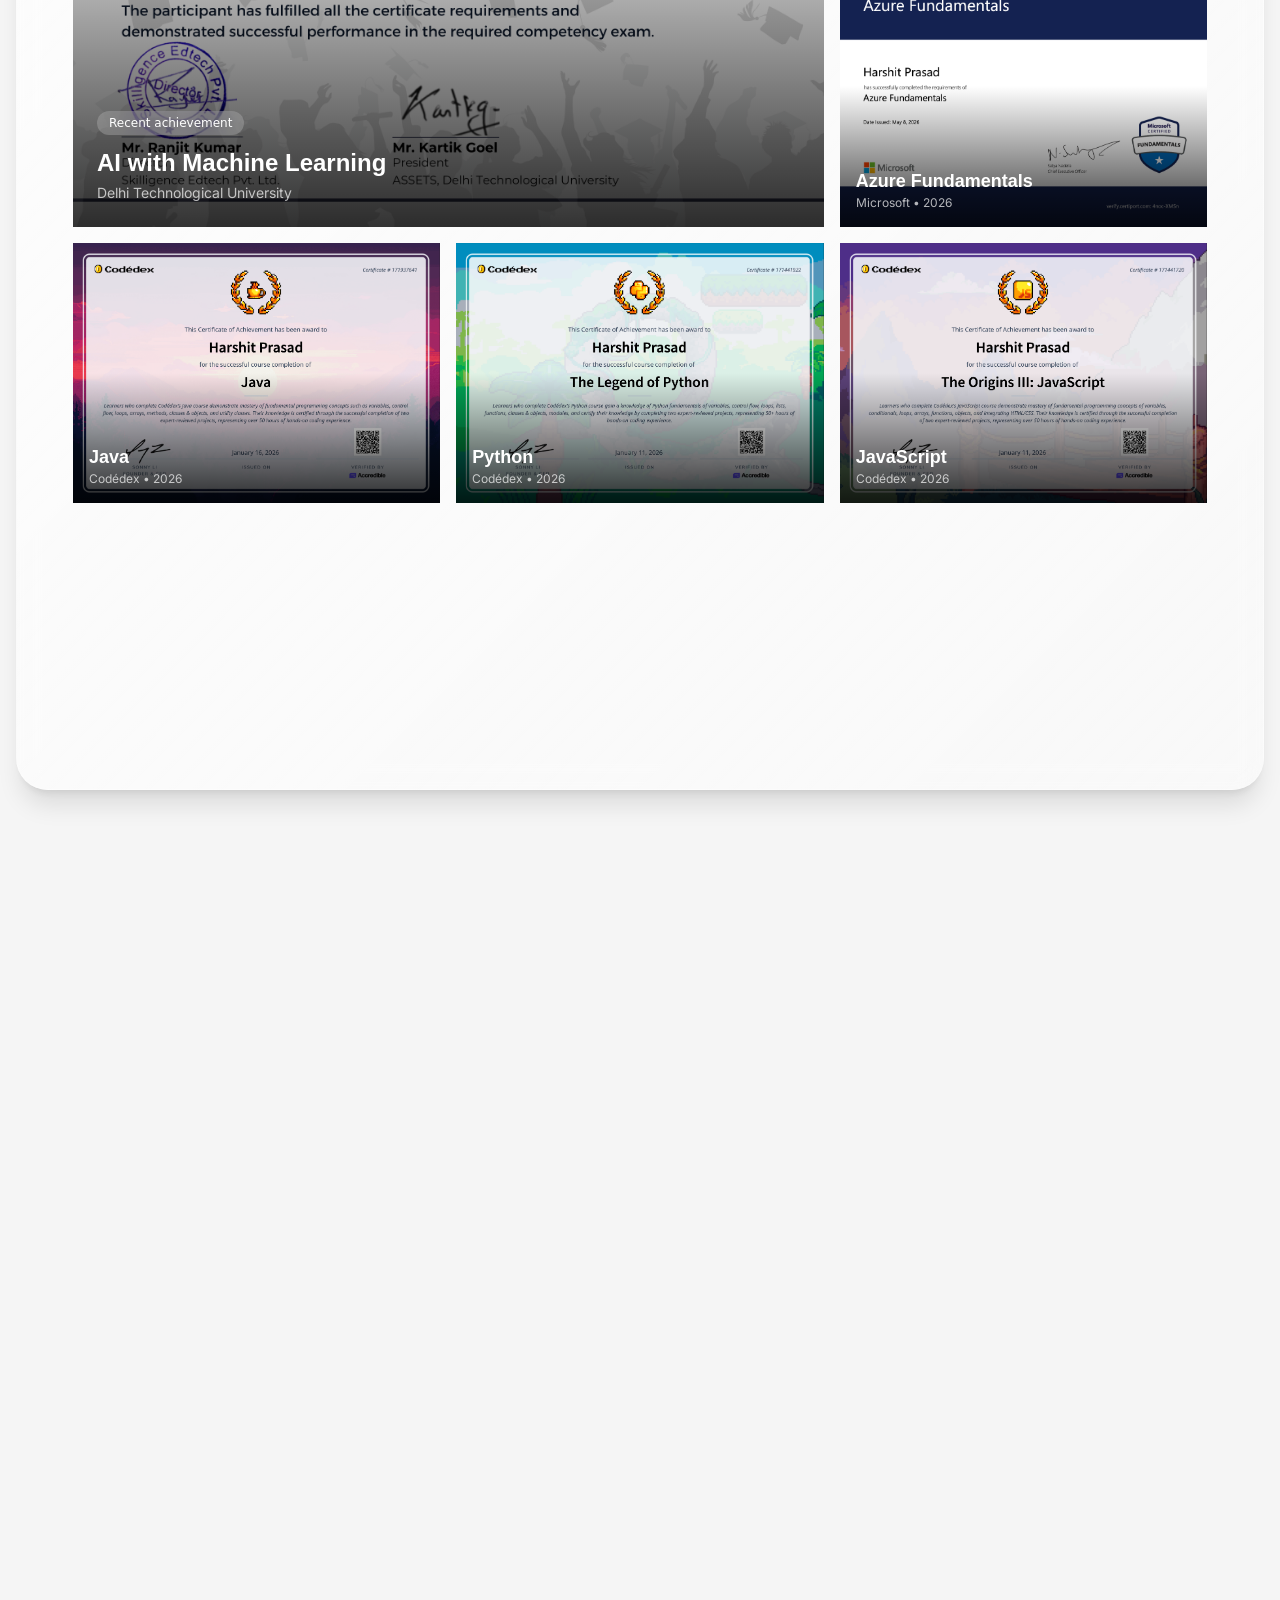
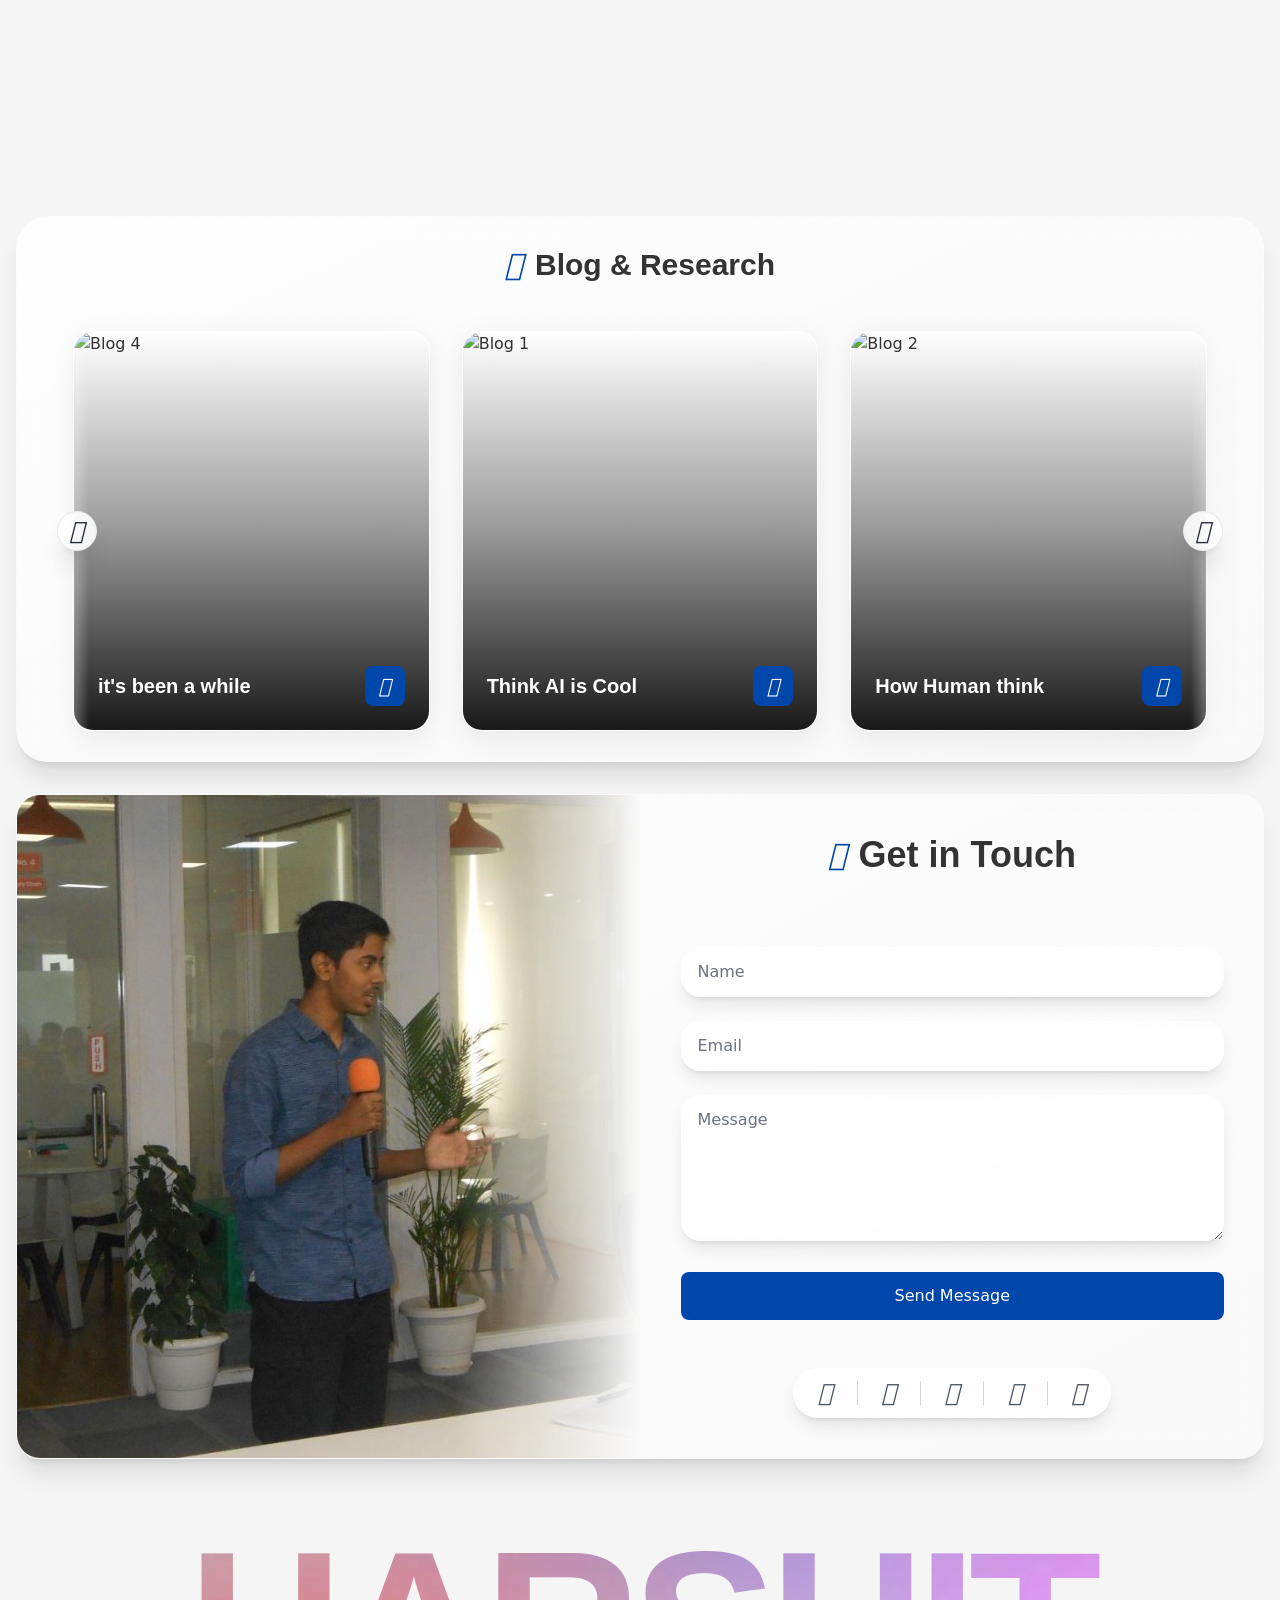
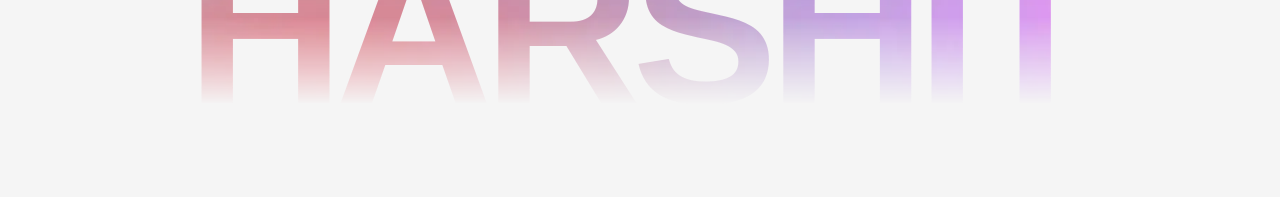
==== commit 19a25b11: "Add files via upload" ====
--- a/index.html
+++ b/index.html
@@ -40,61 +40,19 @@
 <link rel="canonical" href="https://itsharshitgoat.github.io/Website/index.html">
 
 <!-- Performance Resource Hints -->
-<link rel="preconnect" href="https://cdn.tailwindcss.com" crossorigin>
-<link rel="dns-prefetch" href="https://cdn.tailwindcss.com">
 <link rel="preconnect" href="https://cdn.jsdelivr.net" crossorigin>
 <link rel="dns-prefetch" href="https://cdn.jsdelivr.net">
 <link rel="preconnect" href="https://images-wixmp-ed30a86b8c4ca887773594c2.wixmp.com" crossorigin>
 <link rel="dns-prefetch" href="https://images-wixmp-ed30a86b8c4ca887773594c2.wixmp.com">
 <link rel="preconnect" href="https://images.unsplash.com" crossorigin>
 <link rel="dns-prefetch" href="https://images.unsplash.com">
-<link rel="preconnect" href="https://raw.githubusercontent.com" crossorigin>
-<link rel="dns-prefetch" href="https://raw.githubusercontent.com">
-<link rel="preload" as="image" href="https://99designs-blog.imgix.net/blog/wp-content/uploads/2018/12/Gradient_builder_2.jpg?auto=format&q=60&w=1815&h=1020.9375&fit=crop&crop=faces" fetchpriority="high">
-<link rel="preload" as="image" href="https://images-wixmp-ed30a86b8c4ca887773594c2.wixmp.com/f/5eaf0c55-a9cd-4371-8600-696f6248b67a/djw36jd-406b8611-269e-44c8-972f-03322ab3f755.png/v1/fill/w_894,h_894,q_70,strp/profile_by_itsharshitgoat_djw36jd-pre.jpg?token=eyJ0eXAiOiJKV1QiLCJhbGciOiJIUzI1NiJ9.[base64].lVBIo8BzR6xZUxgQBfrHgzSEeTT3ufbNAynQndE8DLU" fetchpriority="high">
-<link rel="preload" as="image" href="https://public.readdy.ai/ai/img_res/343c982e6386ebc666b67c4b8926bebb.jpg" fetchpriority="high">
-
-<script defer src="https://cdnjs.cloudflare.com/ajax/libs/gsap/3.12.2/gsap.min.js"></script>
-<script defer src="https://cdnjs.cloudflare.com/ajax/libs/gsap/3.12.2/ScrollTrigger.min.js"></script>
-<script src="https://cdn.tailwindcss.com"></script>
+
 <link rel="preconnect" href="https://fonts.googleapis.com">
 <link rel="preconnect" href="https://fonts.gstatic.com" crossorigin>
-<link href="https://fonts.googleapis.com/css2?family=Inter:wght@400;500;600;700&family=Pacifico&family=Roboto+Mono:wght@400;500&family=Lora:ital,wght@0,400;0,500;0,600;1,400&display=swap" rel="stylesheet">
+<link href="https://fonts.googleapis.com/css2?family=Inter:wght@400;500;600;700&family=Roboto+Mono:wght@400;500&family=Lora:ital,wght@0,400;0,500;1,400&display=swap" rel="stylesheet">
 <link href="https://cdn.jsdelivr.net/npm/remixicon@4.5.0/fonts/remixicon.css" rel="stylesheet">
 
 <script>
-tailwind.config = {
-theme: {
-extend: {
-fontFamily: {
-'serif': ['Lora', 'serif'],
-},
-screens: {
-'sm': '640px',
-'md': '768px',
-'lg': '1024px',
-'xl': '1280px',
-'2xl': '1536px'
-},
-colors: {
-primary: '#0047AB',
-secondary: '#FFD700'
-},
-borderRadius: {
-'none': '0px',
-'sm': '4px',
-DEFAULT: '8px',
-'md': '12px',
-'lg': '16px',
-'xl': '20px',
-'2xl': '24px',
-'3xl': '32px',
-'full': '9999px',
-'button': '8px'
-}
-}
-}
-}
 const skills = [
   { name: 'HTML', level: 90, icon: 'ri-html5-line' },
   { name: 'CSS', level: 85, icon: 'ri-css3-line' },
@@ -110,7 +68,7 @@
 function renderSkills() {
   const skillsContainer = document.getElementById('skills-container');
   if (!skillsContainer) return;
-  
+
   skills.forEach(skill => {
     const skillElement = document.createElement('div');
     skillElement.className = 'skill-item p-4 bg-white/80 rounded-lg shadow-md hover:shadow-lg transition-all';
@@ -153,7 +111,7 @@
 position: fixed;
 top: 0; left: 0; right: 0; bottom: 0;
 z-index: -1;
-background: url('https://99designs-blog.imgix.net/blog/wp-content/uploads/2018/12/Gradient_builder_2.jpg?auto=format&q=60&w=1815&h=1020.9375&fit=crop&crop=faces') no-repeat center center;
+background: #2a9d8f url('./background.webp') no-repeat center center;
 background-size: cover;
 }
 section {
@@ -540,7 +498,7 @@
   display: grid;
   gap: 16px;
   border-radius: 32px;
-  overflow: hidden; 
+  overflow: hidden;
   isolation: isolate;
   -webkit-mask-image: -webkit-radial-gradient(white, black);
   mask-image: radial-gradient(white, black);
@@ -1401,9 +1359,9 @@
     pointer-events: all;
 }
 body.hell-active .hell-bg-gradient { opacity: 1; }
-body.hell-active .hell-lava-glow { 
+body.hell-active .hell-lava-glow {
     opacity: 1;
-    animation: lava-pulse 4s ease-in-out infinite alternate; 
+    animation: lava-pulse 4s ease-in-out infinite alternate;
 }
 body.hell-active .hell-smoke { opacity: 0.5; }
 body.hell-active .hell-ember { animation: ember-rise var(--ember-dur) ease-out infinite; animation-delay: var(--ember-delay); }
@@ -1542,7 +1500,7 @@
             rgba(0, 0, 0, 0.05) 50%,
             rgba(0, 0, 0, 0.02) 100%
         ),
-        url('https://99designs-blog.imgix.net/blog/wp-content/uploads/2018/12/Gradient_builder_2.jpg?auto=format&q=60&w=1815&h=1020.9375&fit=crop&crop=faces') no-repeat center center;
+        #2a9d8f url('./background.webp') no-repeat center center;
     background-size: auto, cover;
     background-attachment: fixed, fixed;
     -webkit-background-clip: text;
@@ -1581,6 +1539,21 @@
   }
 </script>
 <link rel="llms" href="https://itsharshitgoat.github.io/Website/llms.txt">
+<script>
+  // Explicit event argument keeps the flip cards working in Firefox as well as Chrome.
+  function flipCard(el, e) {
+    const inner = el && el.closest('.flip-card-inner');
+    if (inner) inner.classList.add('flipped');
+    if (e) e.stopPropagation();
+  }
+  function unflipCard(el, e) {
+    const inner = el && el.closest('.flip-card-inner');
+    if (inner) inner.classList.remove('flipped');
+    if (e) e.stopPropagation();
+  }
+</script>
+<!-- Precompiled Tailwind CSS (last so page custom styles keep their original precedence) -->
+<link rel="stylesheet" href="./styles.css">
 </head>
 <body class="bg-[#F5F5F5] text-[#333333]">
 
@@ -1588,9 +1561,9 @@
     <div class="absolute inset-0 quiet-bg-gradient"></div>
     <div class="absolute quiet-fog quiet-fog-1"></div>
     <div class="absolute quiet-fog quiet-fog-2"></div>
-    
+
     <div id="quiet-content" class="relative z-10 w-full max-w-6xl p-0 md:p-8 flex flex-col items-center overflow-hidden md:overflow-visible -mt-16 md:mt-0">
-        
+
         <!-- Welcome Header -->
         <div class="w-full text-center mb-4 md:mb-10 px-8 flex flex-col items-center justify-center pt-4 md:pt-0">
             <h1 class="text-5xl md:text-6xl lg:text-[72px] tracking-tight font-serif heaven-gradient-text" style="font-weight: 500;">Welcome to Heaven</h1>
@@ -1603,26 +1576,26 @@
 
             <div class="quiet-island quiet-island-atmospheric quiet-float-1 p-4 md:p-10 flex flex-col items-center text-center absolute md:relative inset-0 md:inset-auto stack-card bg-white/95 md:!bg-transparent backdrop-blur-2xl md:!backdrop-blur-none border border-black/5 md:!border-white/20 rounded-3xl transition-all duration-500 ease-out cursor-grab active:cursor-grabbing" data-index="0">
             <h3 class="text-gray-800 font-inter font-medium uppercase tracking-[0.25em] text-[13px] opacity-65 mb-4 md:mb-10">The Art Of Game Design</h3>
-            
+
             <div class="quiet-book-container group cursor-pointer">
                 <div class="book-shadow-ambient"></div>
                 <div class="dust-particle dust-1"></div>
                 <div class="dust-particle dust-2"></div>
                 <div class="dust-particle dust-3"></div>
-                
+
                 <div class="quiet-book-3d book-pos-1">
                     <div class="book-front">
                         <img loading="lazy" src="https://m.media-amazon.com/images/I/81FjSaTN0AL._AC_UF1000,1000_QL80_.jpg" class="absolute inset-0 w-full h-full object-cover" alt="Star Wars Book Cover">
-                        
+
                         <div class="absolute inset-0 bg-gradient-to-t from-black/80 via-black/20 to-transparent"></div>
                         <div class="absolute inset-0 bg-gradient-to-br from-white/20 via-transparent to-black/20"></div>
                         <div class="absolute top-0 bottom-0 left-0 w-[2px] bg-black/40"></div>
-                        
+
                         <div class="absolute top-0 right-6 w-3 h-12 bg-amber-600/80 backdrop-blur-sm rounded-b-sm shadow-[0_2px_4px_rgba(0,0,0,0.5)] transition-transform duration-500 group-hover:translate-y-1 z-20"></div>
                     </div>
                 </div>
             </div>
-            
+
             <div class="card-desc mt-4 md:mt-10 text-center transition-all duration-700 group-hover:-translate-y-2 flex flex-col items-center">
                 <p class="text-gray-600 font-serif text-sm italic leading-relaxed max-w-xs">
                     "Exploring creativity, strategy, storytelling, and innovation behind iconic game design"
@@ -1632,27 +1605,27 @@
 
             <div class="quiet-island quiet-island-atmospheric quiet-float-2 p-4 md:p-12 flex flex-col items-center text-center mt-0 absolute md:relative inset-0 md:inset-auto stack-card bg-white/95 md:!bg-transparent backdrop-blur-2xl md:!backdrop-blur-none border border-black/5 md:!border-white/20 rounded-3xl transition-all duration-500 ease-out cursor-grab active:cursor-grabbing" data-index="1">
             <h3 class="text-gray-800 font-inter font-medium uppercase tracking-[0.25em] text-[13px] opacity-65 mb-4 md:mb-10">Snow Crash</h3>
-            
+
             <div class="quiet-book-container group cursor-pointer">
                 <div class="book-shadow-ambient"></div>
                 <div class="dust-particle dust-1"></div>
                 <div class="dust-particle dust-2"></div>
                 <div class="dust-particle dust-3"></div>
-                
+
                 <div class="quiet-book-3d book-pos-2" style="width: 160px; height: 230px;">
                     <div class="book-front">
                         <img loading="lazy" src="snowcrash.jpg" class="absolute inset-0 w-full h-full object-cover" alt="Snow Crash Book Cover">
-                        
+
                         <!-- Shadows and gradients for book realism and text readability -->
                         <div class="absolute inset-0 bg-gradient-to-t from-black/80 via-black/20 to-transparent"></div>
                         <div class="absolute inset-0 bg-gradient-to-bl from-white/20 via-transparent to-black/20"></div>
                         <div class="absolute top-0 bottom-0 left-0 w-[2px] bg-black/40"></div>
-                        
+
                         <div class="absolute top-0 right-8 w-3.5 h-14 bg-rose-700/80 backdrop-blur-sm rounded-b-sm shadow-[0_2px_4px_rgba(0,0,0,0.5)] transition-transform duration-500 group-hover:translate-y-1 z-20"></div>
                     </div>
                 </div>
             </div>
-            
+
             <div class="card-desc mt-4 md:mt-10 text-center transition-all duration-700 group-hover:-translate-y-2 flex flex-col items-center">
                 <p class="text-gray-600 font-serif text-sm italic leading-relaxed max-w-xs">
                     "Cyberpunk classic blending virtual reality, linguistics, hacking, and anarchic futuristic culture"
@@ -1662,26 +1635,26 @@
 
             <div class="quiet-island quiet-island-atmospheric quiet-float-3 p-4 md:p-10 flex flex-col items-center text-center absolute md:relative inset-0 md:inset-auto stack-card bg-white/95 md:!bg-transparent backdrop-blur-2xl md:!backdrop-blur-none border border-black/5 md:!border-white/20 rounded-3xl transition-all duration-500 ease-out cursor-grab active:cursor-grabbing" data-index="2">
             <h3 class="text-gray-800 font-inter font-medium uppercase tracking-[0.25em] text-[13px] opacity-65 mb-4 md:mb-10">Ready Player One</h3>
-            
+
             <div class="quiet-book-container group cursor-pointer">
                 <div class="book-shadow-ambient"></div>
                 <div class="dust-particle dust-1"></div>
                 <div class="dust-particle dust-2"></div>
                 <div class="dust-particle dust-3"></div>
-                
+
                 <div class="quiet-book-3d book-pos-3">
                     <div class="book-front">
                         <img loading="lazy" src="https://m.media-amazon.com/images/I/91FGDm7MfIL._AC_UF1000,1000_QL80_.jpg" class="absolute inset-0 w-full h-full object-cover" alt="Ready Player One Book Cover">
-                        
+
                         <div class="absolute inset-0 bg-gradient-to-t from-black/80 via-black/20 to-transparent"></div>
                         <div class="absolute inset-0 bg-gradient-to-tr from-white/20 via-transparent to-black/20"></div>
                         <div class="absolute top-0 bottom-0 left-0 w-[2px] bg-black/40"></div>
-                        
+
                         <div class="absolute top-0 right-6 w-3 h-10 bg-emerald-600/80 backdrop-blur-sm rounded-b-sm shadow-[0_2px_4px_rgba(0,0,0,0.5)] transition-transform duration-500 group-hover:translate-y-1 z-20"></div>
                     </div>
                 </div>
             </div>
-            
+
             <div class="card-desc mt-4 md:mt-10 text-center transition-all duration-700 group-hover:-translate-y-2 flex flex-col items-center">
                 <p class="text-gray-600 font-serif text-sm italic leading-relaxed max-w-xs">
                     "Thrilling virtual adventure celebrating gaming, nostalgia, friendship, and immersive digital worlds."
@@ -1692,7 +1665,7 @@
         </div>
     </div>
     </div>
-    
+
     <!-- Ethereal Scroll Down Indicator -->
     <div id="scroll-to-return-indicator" class="absolute bottom-4 left-1/2 flex flex-col items-center pointer-events-none z-40 w-full">
         <span class="text-gray-900 font-bold font-inter text-[10px] tracking-[0.3em] uppercase mb-1 md:mb-3 text-center drop-shadow-md">Scroll Down</span>
@@ -1787,7 +1760,7 @@
 </div>
 <main>
 <section id="home" class="min-h-[80vh] flex items-center bg-gradient-to-br from-white/80 to-white/40 backdrop-blur-md rounded-3xl shadow-xl mx-4 mb-8 relative overflow-hidden">
-<div class="absolute inset-0 bg-[url('https://public.readdy.ai/ai/img_res/343c982e6386ebc666b67c4b8926bebb.jpg')] opacity-5"></div>
+<div class="absolute inset-0 opacity-5" style="background: linear-gradient(160deg, #2a9d8f 0%, #118ab2 50%, #065a9e 100%);"></div>
 <div class="max-w-7xl mx-auto px-4 w-full">
 <div class="text-center mt-28 md:mt-16">
 <h1 class="font-helvetica text-6xl font-bold mb-6 opacity-0 translate-y-4 transition-all duration-700" id="hero-title">Hi, I'm Harshit</h1>
@@ -1822,7 +1795,7 @@
 <div class="mt-8 hidden md:flex justify-center opacity-0 translate-y-4 transition-all duration-700 delay-300" id="hero-updated-pill">
   <span class="updated-pill flex items-center gap-2 px-3 py-1.5 rounded-full font-mono text-[11px] font-medium text-[#0047AB] tracking-wide">
     <span class="updated-pill-dot w-1.5 h-1.5 rounded-full" style="background: #0047AB;"></span>
-    <span style="text-shadow: 0 0 8px rgba(0,71,171,0.4);">Last updated : 10/08/2026</span>
+    <span style="text-shadow: 0 0 8px rgba(0,71,171,0.4);">Last updated : 21/11/2026</span>
   </span>
 </div>
 
@@ -1834,27 +1807,22 @@
 <i class="ri-user-line text-3xl text-primary"></i>
 <h2 class="font-helvetica text-4xl font-bold text-center">About Me</h2>
 </div>
-<div class="grid md:grid-cols-2 gap-16 items-center relative z-10">
-<div>
-  <div class="space-y-6 text-center">
-    <p class="font-inter text-gray-600 leading-relaxed">I’m a tech enthusiast on a quest to make AI and OS development less of a headache and way cooler. I tinker with modern tech, treat UI/UX like both art and sport, and basically run on wireframes and caffeine. Obsessed with futuristic design and buttery-smooth experiences, I try to make tech feel like magic—with less smoke and more logic. I’m curious, dangerously detail-oriented, and fueled by Wi-Fi and bad puns, always asking: “What if we made it do this… but cooler?”</p>
-    <p class="font-inter text-gray-600 leading-relaxed">I believe in the power of simplicity—because if a button needs a manual, we’ve already lost the plot. Every pixel and click should pull its weight, or it’s getting fired from the screen.</p>
+<div class="relative z-10 about-grid">
+<div class="about-board-wrap">
+  <div class="about-board">
+    <p class="about-board-tape">Attribute to the real ones</p>
+    <img class="about-card-img" src="./arc-card.png" alt="Arc Card — Harshit Prasad, Curious Genius, Arc Browser Company" width="1076" height="1554" decoding="async">
   </div>
 </div>
-<div class="relative">
-  <div class="relative w-fit mx-auto">
-    <img id="about-profile-pic" src="https://images-wixmp-ed30a86b8c4ca887773594c2.wixmp.com/f/5eaf0c55-a9cd-4371-8600-696f6248b67a/djw36jd-406b8611-269e-44c8-972f-03322ab3f755.png/v1/fill/w_894,h_894,q_70,strp/profile_by_itsharshitgoat_djw36jd-pre.jpg?token=eyJ0eXAiOiJKV1QiLCJhbGciOiJIUzI1NiJ9.[base64].lVBIo8BzR6xZUxgQBfrHgzSEeTT3ufbNAynQndE8DLU"
-      alt="Harshit" 
-      class="w-[320px] h-[320px] md:w-[400px] md:h-[400px] object-cover object-top rounded-full" style="-webkit-mask-image: radial-gradient(circle closest-side, black 75%, transparent 100%); mask-image: radial-gradient(circle closest-side, black 75%, transparent 100%);" fetchpriority="high" decoding="async">
-    <!-- Birthday badge, hidden by default — liquid glass style -->
-    <div id="birthday-badge" style="display:none; position:absolute; bottom:18px; left:50%; transform:translateX(-50%); background:linear-gradient(135deg, rgba(255,255,255,0.25) 0%, rgba(0,71,171,0.15) 50%, rgba(255,255,255,0.2) 100%); backdrop-filter:blur(16px) saturate(1.8); -webkit-backdrop-filter:blur(16px) saturate(1.8); color:#1a1a2e; font-size:13px; font-weight:600; padding:8px 18px; border-radius:16px; box-shadow: 0 8px 32px rgba(0,71,171,0.18), inset 0 1px 1px rgba(255,255,255,0.6), inset 0 -1px 1px rgba(0,71,171,0.08); border:1px solid rgba(255,255,255,0.45); z-index:20; letter-spacing:0.02em; font-family:'Inter',sans-serif; white-space:nowrap;">
-      It's my birthday!
-    </div>
-
-    </div>
-  </div>
-</div>
-
+
+<div class="about-prose space-y-6 text-justify">
+  <p class="font-inter text-gray-600 leading-relaxed">Hi Harshit this side a aspiring builder with a curious mind. A person who is always asking " What if we can do this, a little cooler "</p>
+  <p class="font-inter text-gray-600 leading-relaxed">I like the blend of design, human interaction and technology. I love taking random concepts and attempting to translate them into something concrete. I have explored the potential in artificial intelligence and re-thinking operating systems. I would like to help create AI which has the ability to perceive, reason and interact with the world in more natural a way. I love all aspects of this. I love trying, experimenting, shattering and then attempting to determine the reasons behind the shattering and then attempting to try once more. To me, acquisition of knowledge can be more in the domain of exploration rather than a rigid set of instructions.</p>
+  <p class="font-inter text-gray-600 leading-relaxed">I like the experience of technology both in functionality and interaction. Simplicity, attention to small considerations, user intuitive interactions and good design are all important aspects to a quality experience in my opinion. I feel that technology can do a lot to simplify peoples lives. I also feel that it should be mindful to peoples privacy and time. I do not want the innocents to be overcomplicating the innocents of the easy.</p>
+  <p class="font-inter text-gray-600 leading-relaxed">I am still in the process of exploration, experimentation and acquisition of knowledge. I do not feel as if I possess all the answers. I do however have a large number of ideas and a large number of questions.</p>
+  <p class="font-inter text-gray-600 leading-relaxed">I would like to create objects which cause the user to question how they managed to get by without the object. I would like technology that is not only visually stunning but also meaningful technology.</p>
+</div>
+</div>
 </div>
 </section>
 <section id="hobbies" class="bg-gradient-to-br from-white/80 to-white/40 backdrop-blur-md rounded-3xl shadow-xl mx-4 my-8 border border-white/20">
@@ -1867,7 +1835,7 @@
 <div class="relative group rounded-xl overflow-hidden shadow-xl transition-all duration-500 hover:-translate-y-2 hover:shadow-2xl border border-white/20 h-80">
 <img loading="lazy" src="https://images.unsplash.com/photo-1648737966326-eb0770cec304?q=80&w=1472&auto=format&fit=crop&ixlib=rb-4.1.0&ixid=M3wxMjA3fDB8MHxwaG90by1wYWdlfHx8fGVufDB8fHx8fA%3D%3D"
 alt="Photography"
-class="absolute inset-0 w-full h-full object-cover transition-transform duration-700 group-hover:scale-110" loading="lazy">
+class="absolute inset-0 w-full h-full object-cover transition-transform duration-700 group-hover:scale-110">
 <div class="absolute inset-0 bg-gradient-to-t from-black/90 via-black/40 to-transparent opacity-80 group-hover:opacity-100 transition-opacity duration-500"></div>
 <div class="absolute inset-x-0 bottom-0 p-6 z-10 flex flex-col justify-end text-white">
 <div class="flex items-center gap-3 mb-0 transform transition-transform duration-500 group-hover:-translate-y-3">
@@ -1884,7 +1852,7 @@
 <div class="relative group rounded-xl overflow-hidden shadow-xl transition-all duration-500 hover:-translate-y-2 hover:shadow-2xl border border-white/20 h-80">
 <img loading="lazy" src="https://images.unsplash.com/photo-1631642130860-4ee662475333?q=80&w=1332&auto=format&fit=crop&ixlib=rb-4.1.0&ixid=M3wxMjA3fDB8MHxwaG90by1wYWdlfHx8fGVufDB8fHx8fA%3D%3D"
 alt="Music"
-class="absolute inset-0 w-full h-full object-cover transition-transform duration-700 group-hover:scale-110" loading="lazy">
+class="absolute inset-0 w-full h-full object-cover transition-transform duration-700 group-hover:scale-110">
 <div class="absolute inset-0 bg-gradient-to-t from-black/90 via-black/40 to-transparent opacity-80 group-hover:opacity-100 transition-opacity duration-500"></div>
 <div class="absolute inset-x-0 bottom-0 p-6 z-10 flex flex-col justify-end text-white">
 <div class="flex items-center gap-3 mb-0 transform transition-transform duration-500 group-hover:-translate-y-3">
@@ -1901,7 +1869,7 @@
 <div class="relative group rounded-xl overflow-hidden shadow-xl transition-all duration-500 hover:-translate-y-2 hover:shadow-2xl border border-white/20 h-80">
 <img loading="lazy" src="https://images.unsplash.com/photo-1639705123772-14bf5c45925b?q=80&w=1470&auto=format&fit=crop&ixlib=rb-4.1.0&ixid=M3wxMjA3fDB8MHxwaG90by1wYWdlfHx8fGVufDB8fHx8fA%3D%3D"
 alt="Reading"
-class="absolute inset-0 w-full h-full object-cover transition-transform duration-700 group-hover:scale-110" loading="lazy">
+class="absolute inset-0 w-full h-full object-cover transition-transform duration-700 group-hover:scale-110">
 <div class="absolute inset-0 bg-gradient-to-t from-black/90 via-black/40 to-transparent opacity-80 group-hover:opacity-100 transition-opacity duration-500"></div>
 <div class="absolute inset-x-0 bottom-0 p-6 z-10 flex flex-col justify-end text-white">
 <div class="flex items-center gap-3 mb-0 transform transition-transform duration-500 group-hover:-translate-y-3">
@@ -1978,12 +1946,6 @@
 <span class="skill-pill-name">JavaScript</span>
 </div>
 
-<div class="skill-pill group">
-<div class="skill-pill-icon" style="background: rgba(0, 0, 128, 0.08);">
-<img src="https://upload.wikimedia.org/wikipedia/commons/thumb/c/cf/Lua-Logo.svg/3840px-Lua-Logo.svg.png" alt="Lua" loading="lazy">
-</div>
-<span class="skill-pill-name">Lua</span>
-</div>
 
 <div class="skill-pill group">
 <div class="skill-pill-icon" style="background: rgba(0, 116, 217, 0.08);">
@@ -1992,12 +1954,7 @@
 <span class="skill-pill-name">SQL</span>
 </div>
 
-<div class="skill-pill group">
-<div class="skill-pill-icon" style="background: rgba(78, 154, 6, 0.08);">
-<img src="https://upload.wikimedia.org/wikipedia/commons/thumb/4/4b/Bash_Logo_Colored.svg/960px-Bash_Logo_Colored.svg.png?_=20180723054350" alt="CLI" loading="lazy">
-</div>
-<span class="skill-pill-name">CLI</span>
-</div>
+
 
 </div>
 
@@ -2009,58 +1966,51 @@
 
 <div class="skill-pill group">
 <div class="skill-pill-icon" style="background: rgba(0, 120, 212, 0.08);">
-<img src="https://upload.wikimedia.org/wikipedia/commons/thumb/3/37/Arc_%28browser%29_logo.svg/1280px-Arc_%28browser%29_logo.svg.png" alt="VS Code" loading="lazy">
-</div>
-<span class="skill-pill-name">Arc</span>
+<img src="https://cdn.jsdelivr.net/gh/homarr-labs/dashboard-icons/png/zen-browser.png" alt="App" loading="lazy">
+</div>
+<span class="skill-pill-name">Zen</span>
 </div>
 
 <div class="skill-pill group">
 <div class="skill-pill-icon" style="background: rgba(0, 120, 212, 0.08);">
-<img src="https://upload.wikimedia.org/wikipedia/commons/thumb/9/9a/Visual_Studio_Code_1.35_icon.svg/250px-Visual_Studio_Code_1.35_icon.svg.png" alt="VS Code" loading="lazy">
-</div>
-<span class="skill-pill-name">VS Code</span>
+<img src="https://zed.dev/_next/static/media/stable-app-logo.0lgsg40_u_1r5.png" alt="App" loading="lazy">
+</div>
+<span class="skill-pill-name">Zed</span>
 </div>
 
 <div class="skill-pill group">
 <div class="skill-pill-icon" style="background: rgba(66, 133, 244, 0.08);">
-<img src="https://github.com/sozercan/kaset/blob/main/Sources/Kaset/Resources/AppIcon.icon/Assets/Image%20Layer.png?raw=true" alt="Antigravity" loading="lazy">
-</div>
-<span class="skill-pill-name">Kaset</span>
+<img src="https://images.seeklogo.com/logo-png/46/2/chatgpt-logo-png_seeklogo-465219.png" alt="App" loading="lazy">
+</div>
+<span class="skill-pill-name">ChatGPT</span>
 </div>
 
 <div class="skill-pill group">
 <div class="skill-pill-icon" style="background: rgba(36, 41, 47, 0.08);">
-<img src="https://upload.wikimedia.org/wikipedia/commons/c/ca/Pocket_Casts_icon.svg" alt="GitHub" loading="lazy">
-</div>
-<span class="skill-pill-name">Pocket Casts</span>
+<img src="https://pic.macked.app/static/4adbed9abba859c27f8b8505796f72a1-1768202466.webp" alt=App" loading="lazy">
+</div>
+<span class="skill-pill-name">Kaset</span>
 </div>
 
 <div class="skill-pill group">
 <div class="skill-pill-icon" style="background: rgba(0, 30, 128, 0.08);">
-<img src="https://www.agentapprove.com/antigravity-logo.webp" alt="Photoshop" loading="lazy">
-</div>
-<span class="skill-pill-name">Antigravity</span>
+<img src="https://s3-new.macosicons.com/macosicons/parse/Notion_ryYsMBpjdY_lowResPng-f4cc921c53.png" alt="App" loading="lazy">
+</div>
+<span class="skill-pill-name">Notion</span>
 </div>
 
 <div class="skill-pill group">
 <div class="skill-pill-icon" style="background: rgba(130, 87, 229, 0.08);">
-<img src="https://mvolkmann.github.io/blog/assets/warp-logo.png" alt="Kaset" loading="lazy">
-</div>
-<span class="skill-pill-name">Warp</span>
+<img src="https://s3-new.macosicons.com/macosicons/parse/low_res_OpenCode__Dark__-_macOS_27_Ev1lKSmIwW-b256d3d533.png" alt=App" loading="lazy">
+</div>
+<span class="skill-pill-name">OpenCode</span>
 </div>
 
 <div class="skill-pill group">
 <div class="skill-pill-icon" style="background: rgba(255, 98, 48, 0.08);">
-<img src="https://images.icon-icons.com/1508/PNG/512/kde_104625.png" alt="Raycast" loading="lazy">
-</div>
-<span class="skill-pill-name">KDE connect</span>
-</div>
-
-<div class="skill-pill group">
-<div class="skill-pill-icon" style="background: rgba(0, 120, 212, 0.08);">
-<img src="https://upload.wikimedia.org/wikipedia/en/f/f4/Raycast_App_Icon.png" alt="VS Code" loading="lazy">
-</div>
-<span class="skill-pill-name">Raycast</span>
+<img src="https://s3-new.macosicons.com/macosicons/parse/Warp_EyNgwUnzYs_lowResPng-8338c78755.png" alt="App" loading="lazy">
+</div>
+<span class="skill-pill-name">Warp</span>
 </div>
 
 </div>
@@ -2084,38 +2034,6 @@
 </div>
 </section>
 
-<!-- Inline script to fetch SVG and round contribution squares -->
-<script>
-(function() {
-  // Use a reliable proxy to bypass CORS and fetch the SVG as text
-  fetch('https://api.codetabs.com/v1/proxy/?quest=https://ghchart.rshah.org/0047AB/Itsharshitgoat')
-    .then(function(r) { return r.text(); })
-    .then(function(svgText) {
-      if (svgText.indexOf('<svg') === -1) return;
-      var parser = new DOMParser();
-      var doc = parser.parseFromString(svgText, 'image/svg+xml');
-      var svg = doc.querySelector('svg');
-      if (!svg) return;
-      
-      // Round all contribution day rects
-      var rects = svg.querySelectorAll('rect');
-      rects.forEach(function(rect) {
-        rect.setAttribute('rx', '3');
-        rect.setAttribute('ry', '3');
-      });
-      
-      // Retain natural size for perfect centering
-      // CSS text-align: center handles the layout
-      
-      var container = document.getElementById('gh-graph-target');
-      if (container) {
-        container.innerHTML = '';
-        container.appendChild(svg);
-      }
-    })
-    .catch(function(e) { console.log("GH Chart Fallback:", e); });
-})();
-</script>
 <section id="certifications" class="bg-gradient-to-br from-white/80 to-white/40 backdrop-blur-md rounded-3xl shadow-xl mx-4 my-8 border border-white/20">
   <div class="max-w-7xl mx-auto px-4">
     <div class="flex items-center justify-center gap-3 mb-12">
@@ -2135,7 +2053,7 @@
           <p class="font-inter text-xs md:text-sm text-white/70">Delhi Technological University</p>
         </div>
       </div>
-      
+
       <!-- 2. Go (Top Right, 1/3) -->
       <div class="group cursor-pointer" onclick="openCertModal('./Certificate/go.jpeg', 'Go', 'HackerRank • 2026')">
         <img src="./Certificate/go.jpeg" alt="Go" class="object-cover" loading="lazy">
@@ -2157,7 +2075,7 @@
       </div>
 
       <!-- Bottom Row: Three 1/3 blocks -->
-      
+
       <!-- 4. Java -->
       <div class="group cursor-pointer" onclick="openCertModal('./Certificate/JAVA.png', 'Java', 'Codédex • 2026')">
         <img src="./Certificate/JAVA.png" alt="Java" class="object-cover" loading="lazy">
@@ -2221,7 +2139,7 @@
         <div class="flip-card animate-card delay-8">
       <div class="flip-card-inner">
         <div class="flip-card-front bg-white/90 backdrop-blur-sm rounded-xl overflow-hidden shadow-[0_8px_30px_rgb(0,0,0,0.08)] border border-white/20 relative transition-all duration-300 hover:-translate-y-2 hover:shadow-[0_20px_40px_rgb(0,0,0,0.12)]">
-          
+
         <img src="https://images-wixmp-ed30a86b8c4ca887773594c2.wixmp.com/f/5eaf0c55-a9cd-4371-8600-696f6248b67a/dm5xj5p-caf05e6d-8304-4618-88ed-1eef98716619.jpg/v1/fill/w_1108,h_721,q_70,strp/harshit_prasad_profile_by_itsharshitgoat_dm5xj5p-pre.jpg?token=eyJ0eXAiOiJKV1QiLCJhbGciOiJIUzI1NiJ9.[base64].3y_Yq7czXmpEPVKsEaCPtYgxvG8sGNqyhLqmCrLRQZ8" alt="Project 4" class="absolute inset-0 w-full h-full object-cover" loading="lazy">
         <div class="absolute inset-0 bg-gradient-to-t from-black/90 via-black/40 to-transparent z-0"></div>
         <div class="absolute top-4 left-4 z-20 flex items-center gap-1 px-3 py-1 bg-white/20 backdrop-blur-md border border-white/30 shadow-[0_2px_8px_rgba(0,0,0,0.1)] shadow-[inset_0_1px_1px_rgba(255,255,255,0.3)] rounded-full text-white text-[10px] font-bold tracking-wider uppercase">
@@ -2229,19 +2147,19 @@
         </div>
         <div class="absolute bottom-0 left-0 right-0 p-6 z-10 flex flex-col md:flex-row md:justify-between md:items-center justify-end">
           <h3 class="font-helvetica text-xl font-bold text-white mb-3 md:mb-0 text-center md:text-left">General Store</h3>
-          
+
       <div class="flex items-center justify-center gap-3 mt-1 md:mt-0 shrink-0">
         <a href="https://itsharshitgoat.github.io/Vibecode101/" class="!rounded-button bg-primary text-white px-6 py-2 font-medium hover:bg-primary/90 transition-colors whitespace-nowrap flex items-center justify-center md:px-0 md:w-10 md:h-10 md:rounded-full group">
             <span class="md:hidden">View Website</span>
             <i class="ri-arrow-right-up-line hidden md:block text-xl transition-transform duration-300 group-hover:rotate-45"></i>
           </a>
-        <button onclick="this.closest('.flip-card-inner').classList.add('flipped'); event.stopPropagation();" class="w-10 h-10 rounded-full bg-white text-primary flex items-center justify-center shadow-md hover:bg-yellow-400 hover:text-white hover:border-yellow-400 border border-gray-100 transition-all duration-300 hover:shadow-[0_0_20px_rgba(250,204,21,0.8)] hover:scale-110 shrink-0" title="Idea behind General Store">
+        <button onclick="flipCard(this, event)" class="w-10 h-10 rounded-full bg-white text-primary flex items-center justify-center shadow-md hover:bg-yellow-400 hover:text-white hover:border-yellow-400 border border-gray-100 transition-all duration-300 hover:shadow-[0_0_20px_rgba(250,204,21,0.8)] hover:scale-110 shrink-0" title="Idea behind General Store">
           <i class="ri-lightbulb-line text-lg"></i>
         </button>
       </div>
-    
-        </div>
-      
+
+        </div>
+
         </div>
         <div class="flip-card-back">
           <div>
@@ -2252,7 +2170,7 @@
               Because I was always hitting the file upload limit of AI models since I have a free plan, so I made this local vector database and MCP server to just index all my study materials and let Claude query my local files directly without any limits.
             </p>
           </div>
-          <button onclick="this.closest('.flip-card-inner').classList.remove('flipped'); event.stopPropagation();" class="!rounded-button bg-gray-800 text-white px-6 py-2 font-medium hover:bg-gray-700 transition-colors w-full mt-4 flex items-center justify-center group">
+          <button onclick="unflipCard(this, event)" class="!rounded-button bg-gray-800 text-white px-6 py-2 font-medium hover:bg-gray-700 transition-colors w-full mt-4 flex items-center justify-center group">
             <i class="ri-arrow-go-back-line mr-2"></i> Back
           </button>
         </div>
@@ -2262,7 +2180,7 @@
 <div class="flip-card animate-card delay-8">
       <div class="flip-card-inner">
         <div class="flip-card-front bg-white/90 backdrop-blur-sm rounded-xl overflow-hidden shadow-[0_8px_30px_rgb(0,0,0,0.08)] border border-white/20 relative transition-all duration-300 hover:-translate-y-2 hover:shadow-[0_20px_40px_rgb(0,0,0,0.12)]">
-          
+
         <img src="https://images-wixmp-ed30a86b8c4ca887773594c2.wixmp.com/f/5eaf0c55-a9cd-4371-8600-696f6248b67a/dm0jcsp-84044272-2af6-4580-badb-6290d92c8b37.png/v1/fill/w_1132,h_706,q_70,strp/screenshot_2026_05_09_at_6_53_11pm_by_itsharshitgoat_dm0jcsp-pre.jpg?token=eyJ0eXAiOiJKV1QiLCJhbGciOiJIUzI1NiJ9.[base64].HnnST4BZ-LWLFV1sN5MrLiXtJAbfLC-4-mmXdONjsas" alt="Project 4" class="absolute inset-0 w-full h-full object-cover" loading="lazy">
         <div class="absolute inset-0 bg-gradient-to-t from-black/90 via-black/40 to-transparent z-0"></div>
         <div class="absolute top-4 left-4 z-20 flex items-center gap-1 px-3 py-1 bg-white/20 backdrop-blur-md border border-white/30 shadow-[0_2px_8px_rgba(0,0,0,0.1)] shadow-[inset_0_1px_1px_rgba(255,255,255,0.3)] rounded-full text-white text-[10px] font-bold tracking-wider uppercase">
@@ -2270,19 +2188,19 @@
         </div>
         <div class="absolute bottom-0 left-0 right-0 p-6 z-10 flex flex-col md:flex-row md:justify-between md:items-center justify-end">
           <h3 class="font-helvetica text-xl font-bold text-white mb-3 md:mb-0 text-center md:text-left">Redbrain</h3>
-          
+
       <div class="flex items-center justify-center gap-3 mt-1 md:mt-0 shrink-0">
         <a href="https://developers.reddit.com/apps/skyforredbrain" class="!rounded-button bg-primary text-white px-6 py-2 font-medium hover:bg-primary/90 transition-colors whitespace-nowrap flex items-center justify-center md:px-0 md:w-10 md:h-10 md:rounded-full group">
             <span class="md:hidden">See on Reddit</span>
             <i class="ri-arrow-right-up-line hidden md:block text-xl transition-transform duration-300 group-hover:rotate-45"></i>
           </a>
-        <button onclick="this.closest('.flip-card-inner').classList.add('flipped'); event.stopPropagation();" class="w-10 h-10 rounded-full bg-white text-primary flex items-center justify-center shadow-md hover:bg-yellow-400 hover:text-white hover:border-yellow-400 border border-gray-100 transition-all duration-300 hover:shadow-[0_0_20px_rgba(250,204,21,0.8)] hover:scale-110 shrink-0" title="Idea behind Sky For Redbrain">
+        <button onclick="flipCard(this, event)" class="w-10 h-10 rounded-full bg-white text-primary flex items-center justify-center shadow-md hover:bg-yellow-400 hover:text-white hover:border-yellow-400 border border-gray-100 transition-all duration-300 hover:shadow-[0_0_20px_rgba(250,204,21,0.8)] hover:scale-110 shrink-0" title="Idea behind Sky For Redbrain">
           <i class="ri-lightbulb-line text-lg"></i>
         </button>
       </div>
-    
-        </div>
-      
+
+        </div>
+
         </div>
         <div class="flip-card-back">
           <div>
@@ -2293,7 +2211,7 @@
               Because I saw how community management is always just reactive firefighting, so I built this intelligent safety net using AI to analyze tone and context, helping Reddit mods catch risks early before things blow up.
             </p>
           </div>
-          <button onclick="this.closest('.flip-card-inner').classList.remove('flipped'); event.stopPropagation();" class="!rounded-button bg-gray-800 text-white px-6 py-2 font-medium hover:bg-gray-700 transition-colors w-full mt-4 flex items-center justify-center group">
+          <button onclick="unflipCard(this, event)" class="!rounded-button bg-gray-800 text-white px-6 py-2 font-medium hover:bg-gray-700 transition-colors w-full mt-4 flex items-center justify-center group">
             <i class="ri-arrow-go-back-line mr-2"></i> Back
           </button>
         </div>
@@ -2303,7 +2221,7 @@
 <div class="flip-card animate-card delay-8">
       <div class="flip-card-inner">
         <div class="flip-card-front bg-white/90 backdrop-blur-sm rounded-xl overflow-hidden shadow-[0_8px_30px_rgb(0,0,0,0.08)] border border-white/20 relative transition-all duration-300 hover:-translate-y-2 hover:shadow-[0_20px_40px_rgb(0,0,0,0.12)]">
-          
+
         <img src="https://images-wixmp-ed30a86b8c4ca887773594c2.wixmp.com/f/5eaf0c55-a9cd-4371-8600-696f6248b67a/dk7wd03-2c2c3b47-3fa8-481d-a2e0-3da64da43c7e.png/v1/fill/w_1254,h_637,q_70,strp/capture_by_itsharshitgoat_dk7wd03-pre.jpg?token=eyJ0eXAiOiJKV1QiLCJhbGciOiJIUzI1NiJ9.[base64].NV8jEnsEBi4uF9VGnDukIgLzMFCBf7w13aIKRnrBIBk" alt="Project 4" class="absolute inset-0 w-full h-full object-cover" loading="lazy">
         <div class="absolute inset-0 bg-gradient-to-t from-black/90 via-black/40 to-transparent z-0"></div>
         <div class="absolute top-4 left-4 z-20 flex items-center gap-1 px-3 py-1 bg-white/20 backdrop-blur-md border border-white/30 shadow-[0_2px_8px_rgba(0,0,0,0.1)] shadow-[inset_0_1px_1px_rgba(255,255,255,0.3)] rounded-full text-white text-[10px] font-bold tracking-wider uppercase">
@@ -2311,19 +2229,19 @@
         </div>
         <div class="absolute bottom-0 left-0 right-0 p-6 z-10 flex flex-col md:flex-row md:justify-between md:items-center justify-end">
           <h3 class="font-helvetica text-xl font-bold text-white mb-3 md:mb-0 text-center md:text-left">Wrap</h3>
-          
+
       <div class="flex items-center justify-center gap-3 mt-1 md:mt-0 shrink-0">
         <a href="https://github.com/Itsharshitgoat/Wrap-Discord-Bot" class="!rounded-button bg-primary text-white px-6 py-2 font-medium hover:bg-primary/90 transition-colors whitespace-nowrap flex items-center justify-center md:px-0 md:w-10 md:h-10 md:rounded-full group">
             <span class="md:hidden">Instructions</span>
             <i class="ri-arrow-right-up-line hidden md:block text-xl transition-transform duration-300 group-hover:rotate-45"></i>
           </a>
-        <button onclick="this.closest('.flip-card-inner').classList.add('flipped'); event.stopPropagation();" class="w-10 h-10 rounded-full bg-white text-primary flex items-center justify-center shadow-md hover:bg-yellow-400 hover:text-white hover:border-yellow-400 border border-gray-100 transition-all duration-300 hover:shadow-[0_0_20px_rgba(250,204,21,0.8)] hover:scale-110 shrink-0" title="Idea behind Wrap ( By Harshit )">
+        <button onclick="flipCard(this, event)" class="w-10 h-10 rounded-full bg-white text-primary flex items-center justify-center shadow-md hover:bg-yellow-400 hover:text-white hover:border-yellow-400 border border-gray-100 transition-all duration-300 hover:shadow-[0_0_20px_rgba(250,204,21,0.8)] hover:scale-110 shrink-0" title="Idea behind Wrap ( By Harshit )">
           <i class="ri-lightbulb-line text-lg"></i>
         </button>
       </div>
-    
-        </div>
-      
+
+        </div>
+
         </div>
         <div class="flip-card-back">
           <div>
@@ -2334,7 +2252,7 @@
               Because I thought it'd be super fun to see a yearly recap for Discord communities, so I designed this bot that not only invisibly logs server events for admins, but on December 31st it uses an AI model to post a whole "Spotify Wrapped" style story of everything that happened in the server all year.
             </p>
           </div>
-          <button onclick="this.closest('.flip-card-inner').classList.remove('flipped'); event.stopPropagation();" class="!rounded-button bg-gray-800 text-white px-6 py-2 font-medium hover:bg-gray-700 transition-colors w-full mt-4 flex items-center justify-center group">
+          <button onclick="unflipCard(this, event)" class="!rounded-button bg-gray-800 text-white px-6 py-2 font-medium hover:bg-gray-700 transition-colors w-full mt-4 flex items-center justify-center group">
             <i class="ri-arrow-go-back-line mr-2"></i> Back
           </button>
         </div>
@@ -2344,7 +2262,7 @@
 <div class="flip-card animate-card delay-9">
       <div class="flip-card-inner">
         <div class="flip-card-front bg-white/90 backdrop-blur-sm rounded-xl overflow-hidden shadow-[0_8px_30px_rgb(0,0,0,0.08)] border border-white/20 relative transition-all duration-300 hover:-translate-y-2 hover:shadow-[0_20px_40px_rgb(0,0,0,0.12)]">
-          
+
         <img src="https://images-wixmp-ed30a86b8c4ca887773594c2.wixmp.com/f/5eaf0c55-a9cd-4371-8600-696f6248b67a/djot3da-7726a9c7-4c16-4e01-9c86-027762cf91aa.png/v1/fit/w_828,h_616,q_70,strp/z_by_itsharshitgoat_djot3da-414w-2x.jpg?token=eyJ0eXAiOiJKV1QiLCJhbGciOiJIUzI1NiJ9.[base64].7M7Y5CEobGXFZmTerMpN7jl3pmM68-Z-CL2rgmfgxCQ" alt="Project 5" class="absolute inset-0 w-full h-full object-cover" loading="lazy">
         <div class="absolute inset-0 bg-gradient-to-t from-black/90 via-black/40 to-transparent z-0"></div>
         <div class="absolute top-4 left-4 z-20 flex items-center gap-1 px-3 py-1 bg-white/20 backdrop-blur-md border border-white/30 shadow-[0_2px_8px_rgba(0,0,0,0.1)] shadow-[inset_0_1px_1px_rgba(255,255,255,0.3)] rounded-full text-white text-[10px] font-bold tracking-wider uppercase">
@@ -2352,19 +2270,19 @@
         </div>
         <div class="absolute bottom-0 left-0 right-0 p-6 z-10 flex flex-col md:flex-row md:justify-between md:items-center justify-end">
           <h3 class="font-helvetica text-xl font-bold text-white mb-3 md:mb-0 text-center md:text-left">Quickset</h3>
-          
+
       <div class="flex items-center justify-center gap-3 mt-1 md:mt-0 shrink-0">
         <a href="https://itsharshitgoat.github.io/Softstack/quickset.html" class="!rounded-button bg-primary text-white px-6 py-2 font-medium hover:bg-primary/90 transition-colors whitespace-nowrap flex items-center justify-center md:px-0 md:w-10 md:h-10 md:rounded-full group">
             <span class="md:hidden">Download</span>
             <i class="ri-arrow-right-up-line hidden md:block text-xl transition-transform duration-300 group-hover:rotate-45"></i>
           </a>
-        <button onclick="this.closest('.flip-card-inner').classList.add('flipped'); event.stopPropagation();" class="w-10 h-10 rounded-full bg-white text-primary flex items-center justify-center shadow-md hover:bg-yellow-400 hover:text-white hover:border-yellow-400 border border-gray-100 transition-all duration-300 hover:shadow-[0_0_20px_rgba(250,204,21,0.8)] hover:scale-110 shrink-0" title="Idea behind Quickset">
+        <button onclick="flipCard(this, event)" class="w-10 h-10 rounded-full bg-white text-primary flex items-center justify-center shadow-md hover:bg-yellow-400 hover:text-white hover:border-yellow-400 border border-gray-100 transition-all duration-300 hover:shadow-[0_0_20px_rgba(250,204,21,0.8)] hover:scale-110 shrink-0" title="Idea behind Quickset">
           <i class="ri-lightbulb-line text-lg"></i>
         </button>
       </div>
-    
-        </div>
-      
+
+        </div>
+
         </div>
         <div class="flip-card-back">
           <div>
@@ -2375,7 +2293,7 @@
               Because my focus gets so easily shattered by complex setups, so I engineered this zero-friction tool to let me jump straight into deep work with just a single click, totally eliminating setup time.
             </p>
           </div>
-          <button onclick="this.closest('.flip-card-inner').classList.remove('flipped'); event.stopPropagation();" class="!rounded-button bg-gray-800 text-white px-6 py-2 font-medium hover:bg-gray-700 transition-colors w-full mt-4 flex items-center justify-center group">
+          <button onclick="unflipCard(this, event)" class="!rounded-button bg-gray-800 text-white px-6 py-2 font-medium hover:bg-gray-700 transition-colors w-full mt-4 flex items-center justify-center group">
             <i class="ri-arrow-go-back-line mr-2"></i> Back
           </button>
         </div>
@@ -2385,7 +2303,7 @@
 <div class="flip-card animate-card delay-8">
       <div class="flip-card-inner">
         <div class="flip-card-front bg-white/90 backdrop-blur-sm rounded-xl overflow-hidden shadow-[0_8px_30px_rgb(0,0,0,0.08)] border border-white/20 relative transition-all duration-300 hover:-translate-y-2 hover:shadow-[0_20px_40px_rgb(0,0,0,0.12)]">
-          
+
         <img src="https://i.imgur.com/YQCMBld.png" alt="Project 1" class="absolute inset-0 w-full h-full object-cover" loading="lazy">
         <div class="absolute inset-0 bg-gradient-to-t from-black/90 via-black/40 to-transparent z-0"></div>
         <div class="absolute top-4 left-4 z-20 flex items-center gap-1 px-3 py-1 bg-white/20 backdrop-blur-md border border-white/30 shadow-[0_2px_8px_rgba(0,0,0,0.1)] shadow-[inset_0_1px_1px_rgba(255,255,255,0.3)] rounded-full text-white text-[10px] font-bold tracking-wider uppercase">
@@ -2393,19 +2311,19 @@
         </div>
         <div class="absolute bottom-0 left-0 right-0 p-6 z-10 flex flex-col md:flex-row md:justify-between md:items-center justify-end">
           <h3 class="font-helvetica text-xl font-bold text-white mb-3 md:mb-0 text-center md:text-left">Novaweb</h3>
-          
+
       <div class="flex items-center justify-center gap-3 mt-1 md:mt-0 shrink-0">
           <a href="https://youtu.be/BtsuqDRf9rk" target="_blank" rel="noopener noreferrer" class="!rounded-button bg-primary text-white px-6 py-2 font-medium hover:bg-primary/90 transition-colors whitespace-nowrap flex items-center justify-center md:px-0 md:w-10 md:h-10 md:rounded-full group">
             <span class="md:hidden">View Video</span>
             <i class="ri-arrow-right-up-line hidden md:block text-xl transition-transform duration-300 group-hover:rotate-45"></i>
           </a>
-          <button onclick="this.closest('.flip-card-inner').classList.add('flipped'); event.stopPropagation();" class="w-10 h-10 rounded-full bg-white text-primary flex items-center justify-center shadow-md hover:bg-yellow-400 hover:text-white hover:border-yellow-400 border border-gray-100 transition-all duration-300 hover:shadow-[0_0_20px_rgba(250,204,21,0.8)] hover:scale-110 shrink-0" title="Idea behind Novaweb">
+          <button onclick="flipCard(this, event)" class="w-10 h-10 rounded-full bg-white text-primary flex items-center justify-center shadow-md hover:bg-yellow-400 hover:text-white hover:border-yellow-400 border border-gray-100 transition-all duration-300 hover:shadow-[0_0_20px_rgba(250,204,21,0.8)] hover:scale-110 shrink-0" title="Idea behind Novaweb">
             <i class="ri-lightbulb-line text-lg"></i>
           </button>
         </div>
-    
-        </div>
-      
+
+        </div>
+
         </div>
         <div class="flip-card-back">
           <div>
@@ -2416,7 +2334,7 @@
               Because the way we look up info is fundamentally shifting, so I envisioned a search engine that doesn't just give you links but actually synthesizes answers, drastically cutting down the time it takes to resolve a question.
             </p>
           </div>
-          <button onclick="this.closest('.flip-card-inner').classList.remove('flipped'); event.stopPropagation();" class="!rounded-button bg-gray-800 text-white px-6 py-2 font-medium hover:bg-gray-700 transition-colors w-full mt-4 flex items-center justify-center group">
+          <button onclick="unflipCard(this, event)" class="!rounded-button bg-gray-800 text-white px-6 py-2 font-medium hover:bg-gray-700 transition-colors w-full mt-4 flex items-center justify-center group">
             <i class="ri-arrow-go-back-line mr-2"></i> Back
           </button>
         </div>
@@ -2426,7 +2344,7 @@
 <div class="flip-card animate-card delay-9">
       <div class="flip-card-inner">
         <div class="flip-card-front bg-white/90 backdrop-blur-sm rounded-xl overflow-hidden shadow-[0_8px_30px_rgb(0,0,0,0.08)] border border-white/20 relative transition-all duration-300 hover:-translate-y-2 hover:shadow-[0_20px_40px_rgb(0,0,0,0.12)]">
-          
+
         <img src="https://i.imgur.com/J0RXlcj.png" alt="Project 2" class="absolute inset-0 w-full h-full object-cover" loading="lazy">
         <div class="absolute inset-0 bg-gradient-to-t from-black/90 via-black/40 to-transparent z-0"></div>
         <div class="absolute top-4 left-4 z-20 flex items-center gap-1 px-3 py-1 bg-white/20 backdrop-blur-md border border-white/30 shadow-[0_2px_8px_rgba(0,0,0,0.1)] shadow-[inset_0_1px_1px_rgba(255,255,255,0.3)] rounded-full text-white text-[10px] font-bold tracking-wider uppercase">
@@ -2434,19 +2352,19 @@
         </div>
         <div class="absolute bottom-0 left-0 right-0 p-6 z-10 flex flex-col md:flex-row md:justify-between md:items-center justify-end">
           <h3 class="font-helvetica text-xl font-bold text-white mb-3 md:mb-0 text-center md:text-left">Portfolio</h3>
-          
+
       <div class="flex items-center justify-center gap-3 mt-1 md:mt-0 shrink-0">
         <a href="https://itsharshitgoat.github.io/Website/" class="!rounded-button bg-primary text-white px-6 py-2 font-medium hover:bg-primary/90 transition-colors whitespace-nowrap flex items-center justify-center md:px-0 md:w-10 md:h-10 md:rounded-full group">
             <span class="md:hidden">View Website</span>
             <i class="ri-arrow-right-up-line hidden md:block text-xl transition-transform duration-300 group-hover:rotate-45"></i>
           </a>
-        <button onclick="this.closest('.flip-card-inner').classList.add('flipped'); event.stopPropagation();" class="w-10 h-10 rounded-full bg-white text-primary flex items-center justify-center shadow-md hover:bg-yellow-400 hover:text-white hover:border-yellow-400 border border-gray-100 transition-all duration-300 hover:shadow-[0_0_20px_rgba(250,204,21,0.8)] hover:scale-110 shrink-0" title="Idea behind Personal Portfolio">
+        <button onclick="flipCard(this, event)" class="w-10 h-10 rounded-full bg-white text-primary flex items-center justify-center shadow-md hover:bg-yellow-400 hover:text-white hover:border-yellow-400 border border-gray-100 transition-all duration-300 hover:shadow-[0_0_20px_rgba(250,204,21,0.8)] hover:scale-110 shrink-0" title="Idea behind Personal Portfolio">
           <i class="ri-lightbulb-line text-lg"></i>
         </button>
       </div>
-    
-        </div>
-      
+
+        </div>
+
         </div>
         <div class="flip-card-back">
           <div>
@@ -2457,7 +2375,7 @@
               Because your portfolio is basically your digital handshake, so I wanted to build a space that doesn't just list my skills but actually proves them through smooth animations, responsive layouts, and a really clean user experience.
             </p>
           </div>
-          <button onclick="this.closest('.flip-card-inner').classList.remove('flipped'); event.stopPropagation();" class="!rounded-button bg-gray-800 text-white px-6 py-2 font-medium hover:bg-gray-700 transition-colors w-full mt-4 flex items-center justify-center group">
+          <button onclick="unflipCard(this, event)" class="!rounded-button bg-gray-800 text-white px-6 py-2 font-medium hover:bg-gray-700 transition-colors w-full mt-4 flex items-center justify-center group">
             <i class="ri-arrow-go-back-line mr-2"></i> Back
           </button>
         </div>
@@ -2467,24 +2385,24 @@
 <div class="flip-card animate-card delay-8">
       <div class="flip-card-inner">
         <div class="flip-card-front bg-white/90 backdrop-blur-sm rounded-xl overflow-hidden shadow-[0_8px_30px_rgb(0,0,0,0.08)] border border-white/20 relative transition-all duration-300 hover:-translate-y-2 hover:shadow-[0_20px_40px_rgb(0,0,0,0.12)]">
-          
+
         <img src="https://images-wixmp-ed30a86b8c4ca887773594c2.wixmp.com/f/5eaf0c55-a9cd-4371-8600-696f6248b67a/dm8xnh6-262aa769-1e05-4d86-8463-eb4204b7eb5d.png/v1/fill/w_1108,h_721,q_70,strp/screenshot_2026_06_15_at_9_38_54pm_by_itsharshitgoat_dm8xnh6-pre.jpg?token=eyJ0eXAiOiJKV1QiLCJhbGciOiJIUzI1NiJ9.[base64].W5DYqf1kFu-2cbxivpzfluaJ_gpGrFYinx-yexuqdtI" alt="Project 4" class="absolute inset-0 w-full h-full object-cover" loading="lazy">
         <div class="absolute inset-0 bg-gradient-to-t from-black/90 via-black/40 to-transparent z-0"></div>
         <div class="absolute bottom-0 left-0 right-0 p-6 z-10 flex flex-col md:flex-row md:justify-between md:items-center justify-end">
           <h3 class="font-helvetica text-xl font-bold text-white mb-3 md:mb-0 text-center md:text-left">SCA</h3>
-          
+
       <div class="flex items-center justify-center gap-3 mt-1 md:mt-0 shrink-0">
         <a href="https://github.com/Itsharshitgoat/School-Of-Computer-Application" class="!rounded-button bg-primary text-white px-6 py-2 font-medium hover:bg-primary/90 transition-colors whitespace-nowrap flex items-center justify-center md:px-0 md:w-10 md:h-10 md:rounded-full group">
             <span class="md:hidden">Download App</span>
             <i class="ri-arrow-right-up-line hidden md:block text-xl transition-transform duration-300 group-hover:rotate-45"></i>
           </a>
-        <button onclick="this.closest('.flip-card-inner').classList.add('flipped'); event.stopPropagation();" class="w-10 h-10 rounded-full bg-white text-primary flex items-center justify-center shadow-md hover:bg-yellow-400 hover:text-white hover:border-yellow-400 border border-gray-100 transition-all duration-300 hover:shadow-[0_0_20px_rgba(250,204,21,0.8)] hover:scale-110 shrink-0" title="Idea behind Carbon Path">
+        <button onclick="flipCard(this, event)" class="w-10 h-10 rounded-full bg-white text-primary flex items-center justify-center shadow-md hover:bg-yellow-400 hover:text-white hover:border-yellow-400 border border-gray-100 transition-all duration-300 hover:shadow-[0_0_20px_rgba(250,204,21,0.8)] hover:scale-110 shrink-0" title="Idea behind Carbon Path">
           <i class="ri-lightbulb-line text-lg"></i>
         </button>
       </div>
-    
-        </div>
-      
+
+        </div>
+
         </div>
         <div class="flip-card-back">
           <div>
@@ -2495,7 +2413,7 @@
               Because I wanted to create a centralized digital hub for my college department, so I built this modern platform for the School of Computer Application to streamline access to my code for anyone.
             </p>
           </div>
-          <button onclick="this.closest('.flip-card-inner').classList.remove('flipped'); event.stopPropagation();" class="!rounded-button bg-gray-800 text-white px-6 py-2 font-medium hover:bg-gray-700 transition-colors w-full mt-4 flex items-center justify-center group">
+          <button onclick="unflipCard(this, event)" class="!rounded-button bg-gray-800 text-white px-6 py-2 font-medium hover:bg-gray-700 transition-colors w-full mt-4 flex items-center justify-center group">
             <i class="ri-arrow-go-back-line mr-2"></i> Back
           </button>
         </div>
@@ -2505,24 +2423,24 @@
 <div class="flip-card animate-card delay-8">
       <div class="flip-card-inner">
         <div class="flip-card-front bg-white/90 backdrop-blur-sm rounded-xl overflow-hidden shadow-[0_8px_30px_rgb(0,0,0,0.08)] border border-white/20 relative transition-all duration-300 hover:-translate-y-2 hover:shadow-[0_20px_40px_rgb(0,0,0,0.12)]">
-          
+
         <img src="https://images-wixmp-ed30a86b8c4ca887773594c2.wixmp.com/f/5eaf0c55-a9cd-4371-8600-696f6248b67a/dm8xng7-9ec2558e-ff30-4eb2-9efc-478cf2f640aa.png/v1/fill/w_1108,h_721,q_70,strp/screenshot_2026_06_15_at_9_39_16pm_by_itsharshitgoat_dm8xng7-pre.jpg?token=eyJ0eXAiOiJKV1QiLCJhbGciOiJIUzI1NiJ9.[base64].9d6-La32Q21XIjdCYhOh0gYyjccZMJtsDCDCqn_1a9M" alt="Project 4" class="absolute inset-0 w-full h-full object-cover" loading="lazy">
         <div class="absolute inset-0 bg-gradient-to-t from-black/90 via-black/40 to-transparent z-0"></div>
         <div class="absolute bottom-0 left-0 right-0 p-6 z-10 flex flex-col md:flex-row md:justify-between md:items-center justify-end">
           <h3 class="font-helvetica text-xl font-bold text-white mb-3 md:mb-0 text-center md:text-left">Touch Grass</h3>
-          
+
       <div class="flex items-center justify-center gap-3 mt-1 md:mt-0 shrink-0">
         <a href="https://itsharshitgoat.github.io/touchgrass/" class="!rounded-button bg-primary text-white px-6 py-2 font-medium hover:bg-primary/90 transition-colors whitespace-nowrap flex items-center justify-center md:px-0 md:w-10 md:h-10 md:rounded-full group">
             <span class="md:hidden">Download App</span>
             <i class="ri-arrow-right-up-line hidden md:block text-xl transition-transform duration-300 group-hover:rotate-45"></i>
           </a>
-        <button onclick="this.closest('.flip-card-inner').classList.add('flipped'); event.stopPropagation();" class="w-10 h-10 rounded-full bg-white text-primary flex items-center justify-center shadow-md hover:bg-yellow-400 hover:text-white hover:border-yellow-400 border border-gray-100 transition-all duration-300 hover:shadow-[0_0_20px_rgba(250,204,21,0.8)] hover:scale-110 shrink-0" title="Idea behind Carbon Path">
+        <button onclick="flipCard(this, event)" class="w-10 h-10 rounded-full bg-white text-primary flex items-center justify-center shadow-md hover:bg-yellow-400 hover:text-white hover:border-yellow-400 border border-gray-100 transition-all duration-300 hover:shadow-[0_0_20px_rgba(250,204,21,0.8)] hover:scale-110 shrink-0" title="Idea behind Carbon Path">
           <i class="ri-lightbulb-line text-lg"></i>
         </button>
       </div>
-    
-        </div>
-      
+
+        </div>
+
         </div>
         <div class="flip-card-back">
           <div>
@@ -2533,7 +2451,7 @@
               Because we all spend way too much time staring at screens and debugging code, so I built this playful web experience as a satirical reminder to disconnect from the digital world, take a break, and literally go outside to touch some grass.
             </p>
           </div>
-          <button onclick="this.closest('.flip-card-inner').classList.remove('flipped'); event.stopPropagation();" class="!rounded-button bg-gray-800 text-white px-6 py-2 font-medium hover:bg-gray-700 transition-colors w-full mt-4 flex items-center justify-center group">
+          <button onclick="unflipCard(this, event)" class="!rounded-button bg-gray-800 text-white px-6 py-2 font-medium hover:bg-gray-700 transition-colors w-full mt-4 flex items-center justify-center group">
             <i class="ri-arrow-go-back-line mr-2"></i> Back
           </button>
         </div>
@@ -2543,24 +2461,24 @@
 <div class="flip-card animate-card delay-8">
       <div class="flip-card-inner">
         <div class="flip-card-front bg-white/90 backdrop-blur-sm rounded-xl overflow-hidden shadow-[0_8px_30px_rgb(0,0,0,0.08)] border border-white/20 relative transition-all duration-300 hover:-translate-y-2 hover:shadow-[0_20px_40px_rgb(0,0,0,0.12)]">
-          
+
         <img src="https://images-wixmp-ed30a86b8c4ca887773594c2.wixmp.com/f/5eaf0c55-a9cd-4371-8600-696f6248b67a/dm8xnhw-fc14ed68-3f26-4c2b-9d99-b739a2e0eecf.png/v1/fill/w_1108,h_721,q_70,strp/screenshot_2026_06_15_at_9_38_32pm_by_itsharshitgoat_dm8xnhw-pre.jpg?token=eyJ0eXAiOiJKV1QiLCJhbGciOiJIUzI1NiJ9.[base64].cyV27NVrOu5tAEO6GSStJUeOv8Z13Hw6RQ0Je6SJ7Oc" alt="Project 4" class="absolute inset-0 w-full h-full object-cover" loading="lazy">
         <div class="absolute inset-0 bg-gradient-to-t from-black/90 via-black/40 to-transparent z-0"></div>
         <div class="absolute bottom-0 left-0 right-0 p-6 z-10 flex flex-col md:flex-row md:justify-between md:items-center justify-end">
           <h3 class="font-helvetica text-xl font-bold text-white mb-3 md:mb-0 text-center md:text-left">LLM - 101</h3>
-          
+
       <div class="flex items-center justify-center gap-3 mt-1 md:mt-0 shrink-0">
         <a href="https://github.com/Itsharshitgoat/LLM-101" class="!rounded-button bg-primary text-white px-6 py-2 font-medium hover:bg-primary/90 transition-colors whitespace-nowrap flex items-center justify-center md:px-0 md:w-10 md:h-10 md:rounded-full group">
             <span class="md:hidden">Download App</span>
             <i class="ri-arrow-right-up-line hidden md:block text-xl transition-transform duration-300 group-hover:rotate-45"></i>
           </a>
-        <button onclick="this.closest('.flip-card-inner').classList.add('flipped'); event.stopPropagation();" class="w-10 h-10 rounded-full bg-white text-primary flex items-center justify-center shadow-md hover:bg-yellow-400 hover:text-white hover:border-yellow-400 border border-gray-100 transition-all duration-300 hover:shadow-[0_0_20px_rgba(250,204,21,0.8)] hover:scale-110 shrink-0" title="Idea behind Carbon Path">
+        <button onclick="flipCard(this, event)" class="w-10 h-10 rounded-full bg-white text-primary flex items-center justify-center shadow-md hover:bg-yellow-400 hover:text-white hover:border-yellow-400 border border-gray-100 transition-all duration-300 hover:shadow-[0_0_20px_rgba(250,204,21,0.8)] hover:scale-110 shrink-0" title="Idea behind Carbon Path">
           <i class="ri-lightbulb-line text-lg"></i>
         </button>
       </div>
-    
-        </div>
-      
+
+        </div>
+
         </div>
         <div class="flip-card-back">
           <div>
@@ -2571,7 +2489,7 @@
               Because I wanted to document everything I was absorbing during an intensive AI camp, so I created this repository as a personal knowledge base while learning exactly how LLMs work under the hood, which now serves as a guide for others.
             </p>
           </div>
-          <button onclick="this.closest('.flip-card-inner').classList.remove('flipped'); event.stopPropagation();" class="!rounded-button bg-gray-800 text-white px-6 py-2 font-medium hover:bg-gray-700 transition-colors w-full mt-4 flex items-center justify-center group">
+          <button onclick="unflipCard(this, event)" class="!rounded-button bg-gray-800 text-white px-6 py-2 font-medium hover:bg-gray-700 transition-colors w-full mt-4 flex items-center justify-center group">
             <i class="ri-arrow-go-back-line mr-2"></i> Back
           </button>
         </div>
@@ -2581,24 +2499,24 @@
 <div class="flip-card animate-card delay-8">
       <div class="flip-card-inner">
         <div class="flip-card-front bg-white/90 backdrop-blur-sm rounded-xl overflow-hidden shadow-[0_8px_30px_rgb(0,0,0,0.08)] border border-white/20 relative transition-all duration-300 hover:-translate-y-2 hover:shadow-[0_20px_40px_rgb(0,0,0,0.12)]">
-          
+
         <img src="https://images-wixmp-ed30a86b8c4ca887773594c2.wixmp.com/f/5eaf0c55-a9cd-4371-8600-696f6248b67a/dm5xsk6-dca63d85-57d5-45fe-b7e7-46770628a62f.png/v1/fill/w_1032,h_774,q_70,strp/88shots_so_by_itsharshitgoat_dm5xsk6-pre.jpg?token=eyJ0eXAiOiJKV1QiLCJhbGciOiJIUzI1NiJ9.[base64].rrzB4PA42-KwBC0pPCesiLPSzXksGh-B_CrcFiCsKs4" alt="Project 4" class="absolute inset-0 w-full h-full object-cover" loading="lazy">
         <div class="absolute inset-0 bg-gradient-to-t from-black/90 via-black/40 to-transparent z-0"></div>
         <div class="absolute bottom-0 left-0 right-0 p-6 z-10 flex flex-col md:flex-row md:justify-between md:items-center justify-end">
           <h3 class="font-helvetica text-xl font-bold text-white mb-3 md:mb-0 text-center md:text-left">Tasks Master</h3>
-          
+
       <div class="flex items-center justify-center gap-3 mt-1 md:mt-0 shrink-0">
         <a href="https://github.com/Itsharshitgoat/taskMaster" class="!rounded-button bg-primary text-white px-6 py-2 font-medium hover:bg-primary/90 transition-colors whitespace-nowrap flex items-center justify-center md:px-0 md:w-10 md:h-10 md:rounded-full group">
             <span class="md:hidden">Download App</span>
             <i class="ri-arrow-right-up-line hidden md:block text-xl transition-transform duration-300 group-hover:rotate-45"></i>
           </a>
-        <button onclick="this.closest('.flip-card-inner').classList.add('flipped'); event.stopPropagation();" class="w-10 h-10 rounded-full bg-white text-primary flex items-center justify-center shadow-md hover:bg-yellow-400 hover:text-white hover:border-yellow-400 border border-gray-100 transition-all duration-300 hover:shadow-[0_0_20px_rgba(250,204,21,0.8)] hover:scale-110 shrink-0" title="Idea behind tasks master">
+        <button onclick="flipCard(this, event)" class="w-10 h-10 rounded-full bg-white text-primary flex items-center justify-center shadow-md hover:bg-yellow-400 hover:text-white hover:border-yellow-400 border border-gray-100 transition-all duration-300 hover:shadow-[0_0_20px_rgba(250,204,21,0.8)] hover:scale-110 shrink-0" title="Idea behind tasks master">
           <i class="ri-lightbulb-line text-lg"></i>
         </button>
       </div>
-    
-        </div>
-      
+
+        </div>
+
         </div>
         <div class="flip-card-back">
           <div>
@@ -2609,7 +2527,7 @@
               Because I found myself with some free time one day and wanted to challenge myself to see how fast I could build a todo app, so I just speed-coded it and ended up with this super sleek daily task manager.
             </p>
           </div>
-          <button onclick="this.closest('.flip-card-inner').classList.remove('flipped'); event.stopPropagation();" class="!rounded-button bg-gray-800 text-white px-6 py-2 font-medium hover:bg-gray-700 transition-colors w-full mt-4 flex items-center justify-center group">
+          <button onclick="unflipCard(this, event)" class="!rounded-button bg-gray-800 text-white px-6 py-2 font-medium hover:bg-gray-700 transition-colors w-full mt-4 flex items-center justify-center group">
             <i class="ri-arrow-go-back-line mr-2"></i> Back
           </button>
         </div>
@@ -2619,24 +2537,24 @@
 <div class="flip-card animate-card delay-8">
       <div class="flip-card-inner">
         <div class="flip-card-front bg-white/90 backdrop-blur-sm rounded-xl overflow-hidden shadow-[0_8px_30px_rgb(0,0,0,0.08)] border border-white/20 relative transition-all duration-300 hover:-translate-y-2 hover:shadow-[0_20px_40px_rgb(0,0,0,0.12)]">
-          
+
         <img src="https://images-wixmp-ed30a86b8c4ca887773594c2.wixmp.com/f/5eaf0c55-a9cd-4371-8600-696f6248b67a/dm5xjaa-371cb39c-bb2f-42e1-a823-d377028de6de.png/v1/fill/w_1108,h_721,q_70,strp/screenshot_2026_06_02_at_3_39_03pm_by_itsharshitgoat_dm5xjaa-pre.jpg?token=eyJ0eXAiOiJKV1QiLCJhbGciOiJIUzI1NiJ9.[base64].i9WMmYvOPtt2Q6O1uBeAAMUB469DTm54A86LZUTHb-o" alt="Project 4" class="absolute inset-0 w-full h-full object-cover" loading="lazy">
         <div class="absolute inset-0 bg-gradient-to-t from-black/90 via-black/40 to-transparent z-0"></div>
         <div class="absolute bottom-0 left-0 right-0 p-6 z-10 flex flex-col md:flex-row md:justify-between md:items-center justify-end">
           <h3 class="font-helvetica text-xl font-bold text-white mb-3 md:mb-0 text-center md:text-left">Carbon Path</h3>
-          
+
       <div class="flex items-center justify-center gap-3 mt-1 md:mt-0 shrink-0">
         <a href="https://github.com/Itsharshitgoat/School-Of-Computer-Application/tree/main/JMP" class="!rounded-button bg-primary text-white px-6 py-2 font-medium hover:bg-primary/90 transition-colors whitespace-nowrap flex items-center justify-center md:px-0 md:w-10 md:h-10 md:rounded-full group">
             <span class="md:hidden">Download App</span>
             <i class="ri-arrow-right-up-line hidden md:block text-xl transition-transform duration-300 group-hover:rotate-45"></i>
           </a>
-        <button onclick="this.closest('.flip-card-inner').classList.add('flipped'); event.stopPropagation();" class="w-10 h-10 rounded-full bg-white text-primary flex items-center justify-center shadow-md hover:bg-yellow-400 hover:text-white hover:border-yellow-400 border border-gray-100 transition-all duration-300 hover:shadow-[0_0_20px_rgba(250,204,21,0.8)] hover:scale-110 shrink-0" title="Idea behind Carbon Path">
+        <button onclick="flipCard(this, event)" class="w-10 h-10 rounded-full bg-white text-primary flex items-center justify-center shadow-md hover:bg-yellow-400 hover:text-white hover:border-yellow-400 border border-gray-100 transition-all duration-300 hover:shadow-[0_0_20px_rgba(250,204,21,0.8)] hover:scale-110 shrink-0" title="Idea behind Carbon Path">
           <i class="ri-lightbulb-line text-lg"></i>
         </button>
       </div>
-    
-        </div>
-      
+
+        </div>
+
         </div>
         <div class="flip-card-back">
           <div>
@@ -2647,7 +2565,7 @@
               Because I wanted to build something meaningful for my second semester mini project, so I made this personal tracker to calculate my carbon footprint and help me spot missed opportunities for making greener choices every day.
             </p>
           </div>
-          <button onclick="this.closest('.flip-card-inner').classList.remove('flipped'); event.stopPropagation();" class="!rounded-button bg-gray-800 text-white px-6 py-2 font-medium hover:bg-gray-700 transition-colors w-full mt-4 flex items-center justify-center group">
+          <button onclick="unflipCard(this, event)" class="!rounded-button bg-gray-800 text-white px-6 py-2 font-medium hover:bg-gray-700 transition-colors w-full mt-4 flex items-center justify-center group">
             <i class="ri-arrow-go-back-line mr-2"></i> Back
           </button>
         </div>
@@ -2657,24 +2575,24 @@
 <div class="flip-card animate-card delay-8">
       <div class="flip-card-inner">
         <div class="flip-card-front bg-white/90 backdrop-blur-sm rounded-xl overflow-hidden shadow-[0_8px_30px_rgb(0,0,0,0.08)] border border-white/20 relative transition-all duration-300 hover:-translate-y-2 hover:shadow-[0_20px_40px_rgb(0,0,0,0.12)]">
-          
+
         <img src="https://images-wixmp-ed30a86b8c4ca887773594c2.wixmp.com/f/5eaf0c55-a9cd-4371-8600-696f6248b67a/dm0jaqh-cb9a2b13-6c53-43d0-8129-acc6d84c5686.png/v1/fill/w_1132,h_706,q_70,strp/screenshot_2026_05_09_at_6_46_29pm_by_itsharshitgoat_dm0jaqh-pre.jpg?token=eyJ0eXAiOiJKV1QiLCJhbGciOiJIUzI1NiJ9.[base64].SKRnSSiceb6mMezyJJEoNnKyrUQjUiTGNuGUb5_4QD4" alt="Project 4" class="absolute inset-0 w-full h-full object-cover" loading="lazy">
         <div class="absolute inset-0 bg-gradient-to-t from-black/90 via-black/40 to-transparent z-0"></div>
         <div class="absolute bottom-0 left-0 right-0 p-6 z-10 flex flex-col md:flex-row md:justify-between md:items-center justify-end">
           <h3 class="font-helvetica text-xl font-bold text-white mb-3 md:mb-0 text-center md:text-left">Board</h3>
-          
+
       <div class="flex items-center justify-center gap-3 mt-1 md:mt-0 shrink-0">
         <a href="https://itsharshitgoat.github.io/Vibecode101/" class="!rounded-button bg-primary text-white px-6 py-2 font-medium hover:bg-primary/90 transition-colors whitespace-nowrap flex items-center justify-center md:px-0 md:w-10 md:h-10 md:rounded-full group">
             <span class="md:hidden">View Website</span>
             <i class="ri-arrow-right-up-line hidden md:block text-xl transition-transform duration-300 group-hover:rotate-45"></i>
           </a>
-        <button onclick="this.closest('.flip-card-inner').classList.add('flipped'); event.stopPropagation();" class="w-10 h-10 rounded-full bg-white text-primary flex items-center justify-center shadow-md hover:bg-yellow-400 hover:text-white hover:border-yellow-400 border border-gray-100 transition-all duration-300 hover:shadow-[0_0_20px_rgba(250,204,21,0.8)] hover:scale-110 shrink-0" title="Idea behind Whiteboard">
+        <button onclick="flipCard(this, event)" class="w-10 h-10 rounded-full bg-white text-primary flex items-center justify-center shadow-md hover:bg-yellow-400 hover:text-white hover:border-yellow-400 border border-gray-100 transition-all duration-300 hover:shadow-[0_0_20px_rgba(250,204,21,0.8)] hover:scale-110 shrink-0" title="Idea behind Whiteboard">
           <i class="ri-lightbulb-line text-lg"></i>
         </button>
       </div>
-    
-        </div>
-      
+
+        </div>
+
         </div>
         <div class="flip-card-back">
           <div>
@@ -2685,7 +2603,7 @@
               Because I wanted a limitless canvas that didn't just store my ideas but actually connected them, so I made this fluid workspace to eliminate friction and let you visually map out all your chaotic creativity.
             </p>
           </div>
-          <button onclick="this.closest('.flip-card-inner').classList.remove('flipped'); event.stopPropagation();" class="!rounded-button bg-gray-800 text-white px-6 py-2 font-medium hover:bg-gray-700 transition-colors w-full mt-4 flex items-center justify-center group">
+          <button onclick="unflipCard(this, event)" class="!rounded-button bg-gray-800 text-white px-6 py-2 font-medium hover:bg-gray-700 transition-colors w-full mt-4 flex items-center justify-center group">
             <i class="ri-arrow-go-back-line mr-2"></i> Back
           </button>
         </div>
@@ -2695,24 +2613,24 @@
 <div class="flip-card animate-card delay-8">
       <div class="flip-card-inner">
         <div class="flip-card-front bg-white/90 backdrop-blur-sm rounded-xl overflow-hidden shadow-[0_8px_30px_rgb(0,0,0,0.08)] border border-white/20 relative transition-all duration-300 hover:-translate-y-2 hover:shadow-[0_20px_40px_rgb(0,0,0,0.12)]">
-          
+
         <img src="https://images-wixmp-ed30a86b8c4ca887773594c2.wixmp.com/f/5eaf0c55-a9cd-4371-8600-696f6248b67a/dm0j8e1-9c1358a4-95ff-495a-8fa4-c341dc6db11c.png/v1/fill/w_1132,h_706,q_70,strp/screenshot_2026_05_09_at_6_37_19pm_by_itsharshitgoat_dm0j8e1-pre.jpg?token=eyJ0eXAiOiJKV1QiLCJhbGciOiJIUzI1NiJ9.[base64].7q1kHySHj3QVs91JNQ5BUayZdAN8JJFXkJ6F8Y5wSlc" alt="Project 4" class="absolute inset-0 w-full h-full object-cover" loading="lazy">
         <div class="absolute inset-0 bg-gradient-to-t from-black/90 via-black/40 to-transparent z-0"></div>
         <div class="absolute bottom-0 left-0 right-0 p-6 z-10 flex flex-col md:flex-row md:justify-between md:items-center justify-end">
           <h3 class="font-helvetica text-xl font-bold text-white mb-3 md:mb-0 text-center md:text-left">PKM</h3>
-          
+
       <div class="flex items-center justify-center gap-3 mt-1 md:mt-0 shrink-0">
         <a href="https://poke-match-five.vercel.app/" class="!rounded-button bg-primary text-white px-6 py-2 font-medium hover:bg-primary/90 transition-colors whitespace-nowrap flex items-center justify-center md:px-0 md:w-10 md:h-10 md:rounded-full group">
             <span class="md:hidden">View Website</span>
             <i class="ri-arrow-right-up-line hidden md:block text-xl transition-transform duration-300 group-hover:rotate-45"></i>
           </a>
-        <button onclick="this.closest('.flip-card-inner').classList.add('flipped'); event.stopPropagation();" class="w-10 h-10 rounded-full bg-white text-primary flex items-center justify-center shadow-md hover:bg-yellow-400 hover:text-white hover:border-yellow-400 border border-gray-100 transition-all duration-300 hover:shadow-[0_0_20px_rgba(250,204,21,0.8)] hover:scale-110 shrink-0" title="Idea behind PKM // TEAM BUILDER">
+        <button onclick="flipCard(this, event)" class="w-10 h-10 rounded-full bg-white text-primary flex items-center justify-center shadow-md hover:bg-yellow-400 hover:text-white hover:border-yellow-400 border border-gray-100 transition-all duration-300 hover:shadow-[0_0_20px_rgba(250,204,21,0.8)] hover:scale-110 shrink-0" title="Idea behind PKM // TEAM BUILDER">
           <i class="ri-lightbulb-line text-lg"></i>
         </button>
       </div>
-    
-        </div>
-      
+
+        </div>
+
         </div>
         <div class="flip-card-back">
           <div>
@@ -2723,7 +2641,7 @@
               Because competitive Pokémon battling needs crazy deep strategic planning and remembering all that meta-data is overwhelming, so I built this to instantly visualize type synergies and give trainers a clear advantage.
             </p>
           </div>
-          <button onclick="this.closest('.flip-card-inner').classList.remove('flipped'); event.stopPropagation();" class="!rounded-button bg-gray-800 text-white px-6 py-2 font-medium hover:bg-gray-700 transition-colors w-full mt-4 flex items-center justify-center group">
+          <button onclick="unflipCard(this, event)" class="!rounded-button bg-gray-800 text-white px-6 py-2 font-medium hover:bg-gray-700 transition-colors w-full mt-4 flex items-center justify-center group">
             <i class="ri-arrow-go-back-line mr-2"></i> Back
           </button>
         </div>
@@ -2733,24 +2651,24 @@
 <div class="flip-card animate-card delay-8">
       <div class="flip-card-inner">
         <div class="flip-card-front bg-white/90 backdrop-blur-sm rounded-xl overflow-hidden shadow-[0_8px_30px_rgb(0,0,0,0.08)] border border-white/20 relative transition-all duration-300 hover:-translate-y-2 hover:shadow-[0_20px_40px_rgb(0,0,0,0.12)]">
-          
+
         <img src="https://images-wixmp-ed30a86b8c4ca887773594c2.wixmp.com/f/5eaf0c55-a9cd-4371-8600-696f6248b67a/dkgdqf9-b5c3c6ec-cda8-4c2d-a35f-0510d3c109d6.png/v1/fill/w_1249,h_640,q_70,strp/screenshotrtt_2025_09_02_015758_by_itsharshitgoat_dkgdqf9-pre.jpg?token=eyJ0eXAiOiJKV1QiLCJhbGciOiJIUzI1NiJ9.[base64].pOhcI8aR3cWmewrEdNlBP3ftMdGZhqCwmN4vX5RvKdY" alt="Project 4" class="absolute inset-0 w-full h-full object-cover" loading="lazy">
         <div class="absolute inset-0 bg-gradient-to-t from-black/90 via-black/40 to-transparent z-0"></div>
         <div class="absolute bottom-0 left-0 right-0 p-6 z-10 flex flex-col md:flex-row md:justify-between md:items-center justify-end">
           <h3 class="font-helvetica text-xl font-bold text-white mb-3 md:mb-0 text-center md:text-left">View</h3>
-          
+
       <div class="flex items-center justify-center gap-3 mt-1 md:mt-0 shrink-0">
         <a href="https://itsharshitgoat.github.io/View/" class="!rounded-button bg-primary text-white px-6 py-2 font-medium hover:bg-primary/90 transition-colors whitespace-nowrap flex items-center justify-center md:px-0 md:w-10 md:h-10 md:rounded-full group">
             <span class="md:hidden">View Website</span>
             <i class="ri-arrow-right-up-line hidden md:block text-xl transition-transform duration-300 group-hover:rotate-45"></i>
           </a>
-        <button onclick="this.closest('.flip-card-inner').classList.add('flipped'); event.stopPropagation();" class="w-10 h-10 rounded-full bg-white text-primary flex items-center justify-center shadow-md hover:bg-yellow-400 hover:text-white hover:border-yellow-400 border border-gray-100 transition-all duration-300 hover:shadow-[0_0_20px_rgba(250,204,21,0.8)] hover:scale-110 shrink-0" title="Idea behind View">
+        <button onclick="flipCard(this, event)" class="w-10 h-10 rounded-full bg-white text-primary flex items-center justify-center shadow-md hover:bg-yellow-400 hover:text-white hover:border-yellow-400 border border-gray-100 transition-all duration-300 hover:shadow-[0_0_20px_rgba(250,204,21,0.8)] hover:scale-110 shrink-0" title="Idea behind View">
           <i class="ri-lightbulb-line text-lg"></i>
         </button>
       </div>
-    
-        </div>
-      
+
+        </div>
+
         </div>
         <div class="flip-card-back">
           <div>
@@ -2761,7 +2679,7 @@
               Because I feel like photography deserves a completely distraction-free stage, so I stripped away all the noise to build this fluid, immersive gallery that makes finding the perfect Unsplash wallpaper effortless.
             </p>
           </div>
-          <button onclick="this.closest('.flip-card-inner').classList.remove('flipped'); event.stopPropagation();" class="!rounded-button bg-gray-800 text-white px-6 py-2 font-medium hover:bg-gray-700 transition-colors w-full mt-4 flex items-center justify-center group">
+          <button onclick="unflipCard(this, event)" class="!rounded-button bg-gray-800 text-white px-6 py-2 font-medium hover:bg-gray-700 transition-colors w-full mt-4 flex items-center justify-center group">
             <i class="ri-arrow-go-back-line mr-2"></i> Back
           </button>
         </div>
@@ -2771,24 +2689,24 @@
 <div class="flip-card animate-card delay-8">
       <div class="flip-card-inner">
         <div class="flip-card-front bg-white/90 backdrop-blur-sm rounded-xl overflow-hidden shadow-[0_8px_30px_rgb(0,0,0,0.08)] border border-white/20 relative transition-all duration-300 hover:-translate-y-2 hover:shadow-[0_20px_40px_rgb(0,0,0,0.12)]">
-          
+
         <img src="https://images-wixmp-ed30a86b8c4ca887773594c2.wixmp.com/f/5eaf0c55-a9cd-4371-8600-696f6248b67a/dk7w54c-58f82db4-0bca-4551-b7e5-4da67afe4df5.png/v1/fill/w_1239,h_645,q_70,strp/capture_by_itsharshitgoat_dk7w54c-pre.jpg?token=eyJ0eXAiOiJKV1QiLCJhbGciOiJIUzI1NiJ9.[base64].V6Qi0kVocHz6luaMEBIeRICdhi_kjwDeJzokx0tWRE8" alt="Project 4" class="absolute inset-0 w-full h-full object-cover" loading="lazy">
         <div class="absolute inset-0 bg-gradient-to-t from-black/90 via-black/40 to-transparent z-0"></div>
         <div class="absolute bottom-0 left-0 right-0 p-6 z-10 flex flex-col md:flex-row md:justify-between md:items-center justify-end">
           <h3 class="font-helvetica text-xl font-bold text-white mb-3 md:mb-0 text-center md:text-left">Quest</h3>
-          
+
       <div class="flex items-center justify-center gap-3 mt-1 md:mt-0 shrink-0">
         <a href="https://github.com/Itsharshitgoat/Discord-Quest" class="!rounded-button bg-primary text-white px-6 py-2 font-medium hover:bg-primary/90 transition-colors whitespace-nowrap flex items-center justify-center md:px-0 md:w-10 md:h-10 md:rounded-full group">
             <span class="md:hidden">View Script</span>
             <i class="ri-arrow-right-up-line hidden md:block text-xl transition-transform duration-300 group-hover:rotate-45"></i>
           </a>
-        <button onclick="this.closest('.flip-card-inner').classList.add('flipped'); event.stopPropagation();" class="w-10 h-10 rounded-full bg-white text-primary flex items-center justify-center shadow-md hover:bg-yellow-400 hover:text-white hover:border-yellow-400 border border-gray-100 transition-all duration-300 hover:shadow-[0_0_20px_rgba(250,204,21,0.8)] hover:scale-110 shrink-0" title="Idea behind Discord Quest">
+        <button onclick="flipCard(this, event)" class="w-10 h-10 rounded-full bg-white text-primary flex items-center justify-center shadow-md hover:bg-yellow-400 hover:text-white hover:border-yellow-400 border border-gray-100 transition-all duration-300 hover:shadow-[0_0_20px_rgba(250,204,21,0.8)] hover:scale-110 shrink-0" title="Idea behind Discord Quest">
           <i class="ri-lightbulb-line text-lg"></i>
         </button>
       </div>
-    
-        </div>
-      
+
+        </div>
+
         </div>
         <div class="flip-card-back">
           <div>
@@ -2799,7 +2717,7 @@
               Because nobody likes doing tedious grinds just for basic rewards, so I wrote this script as a quick quality-of-life hack to automate those Discord quests and save everyone some time while still getting the perks.
             </p>
           </div>
-          <button onclick="this.closest('.flip-card-inner').classList.remove('flipped'); event.stopPropagation();" class="!rounded-button bg-gray-800 text-white px-6 py-2 font-medium hover:bg-gray-700 transition-colors w-full mt-4 flex items-center justify-center group">
+          <button onclick="unflipCard(this, event)" class="!rounded-button bg-gray-800 text-white px-6 py-2 font-medium hover:bg-gray-700 transition-colors w-full mt-4 flex items-center justify-center group">
             <i class="ri-arrow-go-back-line mr-2"></i> Back
           </button>
         </div>
@@ -2809,24 +2727,24 @@
 <div class="flip-card animate-card delay-10">
       <div class="flip-card-inner">
         <div class="flip-card-front bg-white/90 backdrop-blur-sm rounded-xl overflow-hidden shadow-[0_8px_30px_rgb(0,0,0,0.08)] border border-white/20 relative transition-all duration-300 hover:-translate-y-2 hover:shadow-[0_20px_40px_rgb(0,0,0,0.12)]">
-          
+
         <img src="https://images-wixmp-ed30a86b8c4ca887773594c2.wixmp.com/f/5eaf0c55-a9cd-4371-8600-696f6248b67a/djyi3e1-8d609c80-7aa3-4cbf-b56a-e7f663088a59.png/v1/fill/w_1259,h_634,q_70,strp/capture_by_itsharshitgoat_djyi3e1-pre.jpg?token=eyJ0eXAiOiJKV1QiLCJhbGciOiJIUzI1NiJ9.[base64].1XUhMAQpQY4fU0ayAK3K3g-BeFYqB0-67hqN-DCpZSQ" alt="Project 6" class="absolute inset-0 w-full h-full object-cover" loading="lazy">
         <div class="absolute inset-0 bg-gradient-to-t from-black/90 via-black/40 to-transparent z-0"></div>
         <div class="absolute bottom-0 left-0 right-0 p-6 z-10 flex flex-col md:flex-row md:justify-between md:items-center justify-end">
           <h3 class="font-helvetica text-xl font-bold text-white mb-3 md:mb-0 text-center md:text-left">Asana</h3>
-          
+
       <div class="flex items-center justify-center gap-3 mt-1 md:mt-0 shrink-0">
         <a href="https://itsharshitgoat.github.io/Asana" class="!rounded-button bg-primary text-white px-6 py-2 font-medium hover:bg-primary/90 transition-colors whitespace-nowrap flex items-center justify-center md:px-0 md:w-10 md:h-10 md:rounded-full group">
             <span class="md:hidden">View Website</span>
             <i class="ri-arrow-right-up-line hidden md:block text-xl transition-transform duration-300 group-hover:rotate-45"></i>
           </a>
-        <button onclick="this.closest('.flip-card-inner').classList.add('flipped'); event.stopPropagation();" class="w-10 h-10 rounded-full bg-white text-primary flex items-center justify-center shadow-md hover:bg-yellow-400 hover:text-white hover:border-yellow-400 border border-gray-100 transition-all duration-300 hover:shadow-[0_0_20px_rgba(250,204,21,0.8)] hover:scale-110 shrink-0" title="Idea behind Asana">
+        <button onclick="flipCard(this, event)" class="w-10 h-10 rounded-full bg-white text-primary flex items-center justify-center shadow-md hover:bg-yellow-400 hover:text-white hover:border-yellow-400 border border-gray-100 transition-all duration-300 hover:shadow-[0_0_20px_rgba(250,204,21,0.8)] hover:scale-110 shrink-0" title="Idea behind Asana">
           <i class="ri-lightbulb-line text-lg"></i>
         </button>
       </div>
-    
-        </div>
-      
+
+        </div>
+
         </div>
         <div class="flip-card-back">
           <div>
@@ -2837,7 +2755,7 @@
               Because trying to be productive shouldn't feel stressful, so I built this calm, minimalist timer that actively improves focus with nice aesthetic themes and motivating quotes instead of just tracking your time.
             </p>
           </div>
-          <button onclick="this.closest('.flip-card-inner').classList.remove('flipped'); event.stopPropagation();" class="!rounded-button bg-gray-800 text-white px-6 py-2 font-medium hover:bg-gray-700 transition-colors w-full mt-4 flex items-center justify-center group">
+          <button onclick="unflipCard(this, event)" class="!rounded-button bg-gray-800 text-white px-6 py-2 font-medium hover:bg-gray-700 transition-colors w-full mt-4 flex items-center justify-center group">
             <i class="ri-arrow-go-back-line mr-2"></i> Back
           </button>
         </div>
@@ -2847,24 +2765,24 @@
 <div class="flip-card animate-card delay-8">
       <div class="flip-card-inner">
         <div class="flip-card-front bg-white/90 backdrop-blur-sm rounded-xl overflow-hidden shadow-[0_8px_30px_rgb(0,0,0,0.08)] border border-white/20 relative transition-all duration-300 hover:-translate-y-2 hover:shadow-[0_20px_40px_rgb(0,0,0,0.12)]">
-          
+
         <img src="https://images-wixmp-ed30a86b8c4ca887773594c2.wixmp.com/f/5eaf0c55-a9cd-4371-8600-696f6248b67a/dkgdnf3-d4461f3e-3f70-47cf-93ed-51322c430553.png/v1/fill/w_1227,h_651,q_70,strp/screenshot_2025_09_02_0148278_by_itsharshitgoat_dkgdnf3-pre.jpg?token=eyJ0eXAiOiJKV1QiLCJhbGciOiJIUzI1NiJ9.[base64].msL7CcA8ZWhBixw4NjReOFRiFZi5Nf68pTBB9pu1o9s" alt="Project 4" class="absolute inset-0 w-full h-full object-cover" loading="lazy">
         <div class="absolute inset-0 bg-gradient-to-t from-black/90 via-black/40 to-transparent z-0"></div>
         <div class="absolute bottom-0 left-0 right-0 p-6 z-10 flex flex-col md:flex-row md:justify-between md:items-center justify-end">
           <h3 class="font-helvetica text-xl font-bold text-white mb-3 md:mb-0 text-center md:text-left">R P S</h3>
-          
+
       <div class="flex items-center justify-center gap-3 mt-1 md:mt-0 shrink-0">
         <a href="https://github.com/Itsharshitgoat/RPS-Game" class="!rounded-button bg-primary text-white px-6 py-2 font-medium hover:bg-primary/90 transition-colors whitespace-nowrap flex items-center justify-center md:px-0 md:w-10 md:h-10 md:rounded-full group">
             <span class="md:hidden">Download</span>
             <i class="ri-arrow-right-up-line hidden md:block text-xl transition-transform duration-300 group-hover:rotate-45"></i>
           </a>
-        <button onclick="this.closest('.flip-card-inner').classList.add('flipped'); event.stopPropagation();" class="w-10 h-10 rounded-full bg-white text-primary flex items-center justify-center shadow-md hover:bg-yellow-400 hover:text-white hover:border-yellow-400 border border-gray-100 transition-all duration-300 hover:shadow-[0_0_20px_rgba(250,204,21,0.8)] hover:scale-110 shrink-0" title="Idea behind R P S">
+        <button onclick="flipCard(this, event)" class="w-10 h-10 rounded-full bg-white text-primary flex items-center justify-center shadow-md hover:bg-yellow-400 hover:text-white hover:border-yellow-400 border border-gray-100 transition-all duration-300 hover:shadow-[0_0_20px_rgba(250,204,21,0.8)] hover:scale-110 shrink-0" title="Idea behind R P S">
           <i class="ri-lightbulb-line text-lg"></i>
         </button>
       </div>
-    
-        </div>
-      
+
+        </div>
+
         </div>
         <div class="flip-card-back">
           <div>
@@ -2875,7 +2793,7 @@
               Because I wanted to breathe some new life into a timeless classic, so I took the basic mechanics of Rock Paper Scissors and wrapped them in this modern, snappy interface to show how engaging simple logic can be.
             </p>
           </div>
-          <button onclick="this.closest('.flip-card-inner').classList.remove('flipped'); event.stopPropagation();" class="!rounded-button bg-gray-800 text-white px-6 py-2 font-medium hover:bg-gray-700 transition-colors w-full mt-4 flex items-center justify-center group">
+          <button onclick="unflipCard(this, event)" class="!rounded-button bg-gray-800 text-white px-6 py-2 font-medium hover:bg-gray-700 transition-colors w-full mt-4 flex items-center justify-center group">
             <i class="ri-arrow-go-back-line mr-2"></i> Back
           </button>
         </div>
@@ -2885,24 +2803,24 @@
 <div class="flip-card animate-card delay-9">
       <div class="flip-card-inner">
         <div class="flip-card-front bg-white/90 backdrop-blur-sm rounded-xl overflow-hidden shadow-[0_8px_30px_rgb(0,0,0,0.08)] border border-white/20 relative transition-all duration-300 hover:-translate-y-2 hover:shadow-[0_20px_40px_rgb(0,0,0,0.12)]">
-          
+
         <img src="https://images-wixmp-ed30a86b8c4ca887773594c2.wixmp.com/f/5eaf0c55-a9cd-4371-8600-696f6248b67a/djtvpt2-a9deae50-5c35-4384-afb9-ed07514918ba.png/v1/fill/w_1251,h_639,q_70,strp/capture_by_itsharshitgoat_djtvpt2-pre.jpg?token=eyJ0eXAiOiJKV1QiLCJhbGciOiJIUzI1NiJ9.[base64].ErRyDI8rb6EFoywjHTubtN7f7D0c4WkIRqGeojigXZ0" alt="Project 5" class="absolute inset-0 w-full h-full object-cover" loading="lazy">
         <div class="absolute inset-0 bg-gradient-to-t from-black/90 via-black/40 to-transparent z-0"></div>
         <div class="absolute bottom-0 left-0 right-0 p-6 z-10 flex flex-col md:flex-row md:justify-between md:items-center justify-end">
           <h3 class="font-helvetica text-xl font-bold text-white mb-3 md:mb-0 text-center md:text-left">Junction</h3>
-          
+
       <div class="flex items-center justify-center gap-3 mt-1 md:mt-0 shrink-0">
         <a href="https://itsharshitgoat.github.io/TCJ/" class="!rounded-button bg-primary text-white px-6 py-2 font-medium hover:bg-primary/90 transition-colors whitespace-nowrap flex items-center justify-center md:px-0 md:w-10 md:h-10 md:rounded-full group">
             <span class="md:hidden">View Website</span>
             <i class="ri-arrow-right-up-line hidden md:block text-xl transition-transform duration-300 group-hover:rotate-45"></i>
           </a>
-        <button onclick="this.closest('.flip-card-inner').classList.add('flipped'); event.stopPropagation();" class="w-10 h-10 rounded-full bg-white text-primary flex items-center justify-center shadow-md hover:bg-yellow-400 hover:text-white hover:border-yellow-400 border border-gray-100 transition-all duration-300 hover:shadow-[0_0_20px_rgba(250,204,21,0.8)] hover:scale-110 shrink-0" title="Idea behind The Chai Junction">
+        <button onclick="flipCard(this, event)" class="w-10 h-10 rounded-full bg-white text-primary flex items-center justify-center shadow-md hover:bg-yellow-400 hover:text-white hover:border-yellow-400 border border-gray-100 transition-all duration-300 hover:shadow-[0_0_20px_rgba(250,204,21,0.8)] hover:scale-110 shrink-0" title="Idea behind The Chai Junction">
           <i class="ri-lightbulb-line text-lg"></i>
         </button>
       </div>
-    
-        </div>
-      
+
+        </div>
+
         </div>
         <div class="flip-card-back">
           <div>
@@ -2913,7 +2831,7 @@
               Because I wanted to explore digital warmth, so I aimed to design a storefront that captures the cozy, comforting vibe of a local tea shop by blending modern responsive design with really interactive aesthetics.
             </p>
           </div>
-          <button onclick="this.closest('.flip-card-inner').classList.remove('flipped'); event.stopPropagation();" class="!rounded-button bg-gray-800 text-white px-6 py-2 font-medium hover:bg-gray-700 transition-colors w-full mt-4 flex items-center justify-center group">
+          <button onclick="unflipCard(this, event)" class="!rounded-button bg-gray-800 text-white px-6 py-2 font-medium hover:bg-gray-700 transition-colors w-full mt-4 flex items-center justify-center group">
             <i class="ri-arrow-go-back-line mr-2"></i> Back
           </button>
         </div>
@@ -2923,24 +2841,24 @@
 <div class="flip-card animate-card delay-10">
       <div class="flip-card-inner">
         <div class="flip-card-front bg-white/90 backdrop-blur-sm rounded-xl overflow-hidden shadow-[0_8px_30px_rgb(0,0,0,0.08)] border border-white/20 relative transition-all duration-300 hover:-translate-y-2 hover:shadow-[0_20px_40px_rgb(0,0,0,0.12)]">
-          
+
         <img src="https://images-wixmp-ed30a86b8c4ca887773594c2.wixmp.com/f/5eaf0c55-a9cd-4371-8600-696f6248b67a/djzkrau-553fe516-4269-4ed2-ab6f-a5f2b4c4268e.png/v1/fill/w_1225,h_652,q_70,strp/capture_by_itsharshitgoat_djzkrau-pre.jpg?token=eyJ0eXAiOiJKV1QiLCJhbGciOiJIUzI1NiJ9.[base64].qbkf2NXDFCReSZSp8iYNnns2WtWYQp1bIq0dcYjF2D8" alt="Project 6" class="absolute inset-0 w-full h-full object-cover" loading="lazy">
         <div class="absolute inset-0 bg-gradient-to-t from-black/90 via-black/40 to-transparent z-0"></div>
         <div class="absolute bottom-0 left-0 right-0 p-6 z-10 flex flex-col md:flex-row md:justify-between md:items-center justify-end">
           <h3 class="font-helvetica text-xl font-bold text-white mb-3 md:mb-0 text-center md:text-left">To Mind</h3>
-          
+
       <div class="flex items-center justify-center gap-3 mt-1 md:mt-0 shrink-0">
         <a href="https://itsharshitgoat.github.io/Softstack/To%20Mind.html" class="!rounded-button bg-primary text-white px-6 py-2 font-medium hover:bg-primary/90 transition-colors whitespace-nowrap flex items-center justify-center md:px-0 md:w-10 md:h-10 md:rounded-full group">
             <span class="md:hidden">Download</span>
             <i class="ri-arrow-right-up-line hidden md:block text-xl transition-transform duration-300 group-hover:rotate-45"></i>
           </a>
-        <button onclick="this.closest('.flip-card-inner').classList.add('flipped'); event.stopPropagation();" class="w-10 h-10 rounded-full bg-white text-primary flex items-center justify-center shadow-md hover:bg-yellow-400 hover:text-white hover:border-yellow-400 border border-gray-100 transition-all duration-300 hover:shadow-[0_0_20px_rgba(250,204,21,0.8)] hover:scale-110 shrink-0" title="Idea behind To Mind">
+        <button onclick="flipCard(this, event)" class="w-10 h-10 rounded-full bg-white text-primary flex items-center justify-center shadow-md hover:bg-yellow-400 hover:text-white hover:border-yellow-400 border border-gray-100 transition-all duration-300 hover:shadow-[0_0_20px_rgba(250,204,21,0.8)] hover:scale-110 shrink-0" title="Idea behind To Mind">
           <i class="ri-lightbulb-line text-lg"></i>
         </button>
       </div>
-    
-        </div>
-      
+
+        </div>
+
         </div>
         <div class="flip-card-back">
           <div>
@@ -2951,7 +2869,7 @@
               Because most to-do apps are just bloated with unnecessary features, so I stripped everything down to the absolute essentials with a lightning-fast interface to capture thoughts the exact second they enter your brain.
             </p>
           </div>
-          <button onclick="this.closest('.flip-card-inner').classList.remove('flipped'); event.stopPropagation();" class="!rounded-button bg-gray-800 text-white px-6 py-2 font-medium hover:bg-gray-700 transition-colors w-full mt-4 flex items-center justify-center group">
+          <button onclick="unflipCard(this, event)" class="!rounded-button bg-gray-800 text-white px-6 py-2 font-medium hover:bg-gray-700 transition-colors w-full mt-4 flex items-center justify-center group">
             <i class="ri-arrow-go-back-line mr-2"></i> Back
           </button>
         </div>
@@ -2961,24 +2879,24 @@
 <div class="flip-card animate-card delay-8">
       <div class="flip-card-inner">
         <div class="flip-card-front bg-white/90 backdrop-blur-sm rounded-xl overflow-hidden shadow-[0_8px_30px_rgb(0,0,0,0.08)] border border-white/20 relative transition-all duration-300 hover:-translate-y-2 hover:shadow-[0_20px_40px_rgb(0,0,0,0.12)]">
-          
+
         <img src="https://images-wixmp-ed30a86b8c4ca887773594c2.wixmp.com/f/5eaf0c55-a9cd-4371-8600-696f6248b67a/djzpsm5-9d226eab-eabe-4a5b-9385-41f6866794d0.png/v1/fill/w_1227,h_651,q_70,strp/capture_by_itsharshitgoat_djzpsm5-pre.jpg?token=eyJ0eXAiOiJKV1QiLCJhbGciOiJIUzI1NiJ9.[base64].N1lmk2PAUvXS_mZ9o6zwJVmcr1YVXrLCMg1_cFxZ3Jk" alt="Project 4" class="absolute inset-0 w-full h-full object-cover" loading="lazy">
         <div class="absolute inset-0 bg-gradient-to-t from-black/90 via-black/40 to-transparent z-0"></div>
         <div class="absolute bottom-0 left-0 right-0 p-6 z-10 flex flex-col md:flex-row md:justify-between md:items-center justify-end">
           <h3 class="font-helvetica text-xl font-bold text-white mb-3 md:mb-0 text-center md:text-left">Macncheese</h3>
-          
+
       <div class="flex items-center justify-center gap-3 mt-1 md:mt-0 shrink-0">
         <a href="https://itsharshitgoat.github.io/Softstack/Macncheese.html" class="!rounded-button bg-primary text-white px-6 py-2 font-medium hover:bg-primary/90 transition-colors whitespace-nowrap flex items-center justify-center md:px-0 md:w-10 md:h-10 md:rounded-full group">
             <span class="md:hidden">Download</span>
             <i class="ri-arrow-right-up-line hidden md:block text-xl transition-transform duration-300 group-hover:rotate-45"></i>
           </a>
-        <button onclick="this.closest('.flip-card-inner').classList.add('flipped'); event.stopPropagation();" class="w-10 h-10 rounded-full bg-white text-primary flex items-center justify-center shadow-md hover:bg-yellow-400 hover:text-white hover:border-yellow-400 border border-gray-100 transition-all duration-300 hover:shadow-[0_0_20px_rgba(250,204,21,0.8)] hover:scale-110 shrink-0" title="Idea behind Macncheese">
+        <button onclick="flipCard(this, event)" class="w-10 h-10 rounded-full bg-white text-primary flex items-center justify-center shadow-md hover:bg-yellow-400 hover:text-white hover:border-yellow-400 border border-gray-100 transition-all duration-300 hover:shadow-[0_0_20px_rgba(250,204,21,0.8)] hover:scale-110 shrink-0" title="Idea behind Macncheese">
           <i class="ri-lightbulb-line text-lg"></i>
         </button>
       </div>
-    
-        </div>
-      
+
+        </div>
+
         </div>
         <div class="flip-card-back">
           <div>
@@ -2989,7 +2907,7 @@
               Because talking to AI usually feels so cold and robotic, so I conceptualized this chatbot to be the total opposite—warm, friendly, and comforting, delivering answers like a satisfying home-cooked meal.
             </p>
           </div>
-          <button onclick="this.closest('.flip-card-inner').classList.remove('flipped'); event.stopPropagation();" class="!rounded-button bg-gray-800 text-white px-6 py-2 font-medium hover:bg-gray-700 transition-colors w-full mt-4 flex items-center justify-center group">
+          <button onclick="unflipCard(this, event)" class="!rounded-button bg-gray-800 text-white px-6 py-2 font-medium hover:bg-gray-700 transition-colors w-full mt-4 flex items-center justify-center group">
             <i class="ri-arrow-go-back-line mr-2"></i> Back
           </button>
         </div>
@@ -2999,24 +2917,24 @@
 <div class="flip-card animate-card delay-8">
       <div class="flip-card-inner">
         <div class="flip-card-front bg-white/90 backdrop-blur-sm rounded-xl overflow-hidden shadow-[0_8px_30px_rgb(0,0,0,0.08)] border border-white/20 relative transition-all duration-300 hover:-translate-y-2 hover:shadow-[0_20px_40px_rgb(0,0,0,0.12)]">
-          
+
         <img src="https://images-wixmp-ed30a86b8c4ca887773594c2.wixmp.com/f/5eaf0c55-a9cd-4371-8600-696f6248b67a/djx8yxq-63b5393e-c32d-4079-b962-e3fee7d7db74.png/v1/fill/w_1256,h_636,q_70,strp/capture_by_itsharshitgoat_djx8yxq-pre.jpg?token=eyJ0eXAiOiJKV1QiLCJhbGciOiJIUzI1NiJ9.[base64].dLZpZDhy1M9gDioXe_r9u8NiUFKyrfn_Mcb2YMzIk48" alt="Project 4" class="absolute inset-0 w-full h-full object-cover" loading="lazy">
         <div class="absolute inset-0 bg-gradient-to-t from-black/90 via-black/40 to-transparent z-0"></div>
         <div class="absolute bottom-0 left-0 right-0 p-6 z-10 flex flex-col md:flex-row md:justify-between md:items-center justify-end">
           <h3 class="font-helvetica text-xl font-bold text-white mb-3 md:mb-0 text-center md:text-left">WebOS</h3>
-          
+
       <div class="flex items-center justify-center gap-3 mt-1 md:mt-0 shrink-0">
         <a href="https://itsharshitgoat.github.io/HarshitWebOS/" class="!rounded-button bg-primary text-white px-6 py-2 font-medium hover:bg-primary/90 transition-colors whitespace-nowrap flex items-center justify-center md:px-0 md:w-10 md:h-10 md:rounded-full group">
             <span class="md:hidden">Live Demo</span>
             <i class="ri-arrow-right-up-line hidden md:block text-xl transition-transform duration-300 group-hover:rotate-45"></i>
           </a>
-        <button onclick="this.closest('.flip-card-inner').classList.add('flipped'); event.stopPropagation();" class="w-10 h-10 rounded-full bg-white text-primary flex items-center justify-center shadow-md hover:bg-yellow-400 hover:text-white hover:border-yellow-400 border border-gray-100 transition-all duration-300 hover:shadow-[0_0_20px_rgba(250,204,21,0.8)] hover:scale-110 shrink-0" title="Idea behind Harshit WebOS">
+        <button onclick="flipCard(this, event)" class="w-10 h-10 rounded-full bg-white text-primary flex items-center justify-center shadow-md hover:bg-yellow-400 hover:text-white hover:border-yellow-400 border border-gray-100 transition-all duration-300 hover:shadow-[0_0_20px_rgba(250,204,21,0.8)] hover:scale-110 shrink-0" title="Idea behind Harshit WebOS">
           <i class="ri-lightbulb-line text-lg"></i>
         </button>
       </div>
-    
-        </div>
-      
+
+        </div>
+
         </div>
         <div class="flip-card-back">
           <div>
@@ -3027,7 +2945,7 @@
               Because nostalgia is such a powerful vibe, so I wanted to recreate the charm of 90s operating systems right in the browser, mixing retro pixel aesthetics with modern web capabilities for my interactive portfolio.
             </p>
           </div>
-          <button onclick="this.closest('.flip-card-inner').classList.remove('flipped'); event.stopPropagation();" class="!rounded-button bg-gray-800 text-white px-6 py-2 font-medium hover:bg-gray-700 transition-colors w-full mt-4 flex items-center justify-center group">
+          <button onclick="unflipCard(this, event)" class="!rounded-button bg-gray-800 text-white px-6 py-2 font-medium hover:bg-gray-700 transition-colors w-full mt-4 flex items-center justify-center group">
             <i class="ri-arrow-go-back-line mr-2"></i> Back
           </button>
         </div>
@@ -3037,24 +2955,24 @@
 <div class="flip-card animate-card delay-8">
       <div class="flip-card-inner">
         <div class="flip-card-front bg-white/90 backdrop-blur-sm rounded-xl overflow-hidden shadow-[0_8px_30px_rgb(0,0,0,0.08)] border border-white/20 relative transition-all duration-300 hover:-translate-y-2 hover:shadow-[0_20px_40px_rgb(0,0,0,0.12)]">
-          
+
         <img src="https://images-wixmp-ed30a86b8c4ca887773594c2.wixmp.com/f/5eaf0c55-a9cd-4371-8600-696f6248b67a/dk7w7fp-d6b2e924-d401-4a19-aa89-0964d10d781b.png/v1/fill/w_1280,h_592,q_80,strp/capture_by_itsharshitgoat_dk7w7fp-fullview.jpg?token=eyJ0eXAiOiJKV1QiLCJhbGciOiJIUzI1NiJ9.[base64].3BOrl3jNzftya3Gb1Yb7RLZ43_dP2STd-fcP37huYbQ" alt="Project 4" class="absolute inset-0 w-full h-full object-cover" loading="lazy">
         <div class="absolute inset-0 bg-gradient-to-t from-black/90 via-black/40 to-transparent z-0"></div>
         <div class="absolute bottom-0 left-0 right-0 p-6 z-10 flex flex-col md:flex-row md:justify-between md:items-center justify-end">
           <h3 class="font-helvetica text-xl font-bold text-white mb-3 md:mb-0 text-center md:text-left">T AI</h3>
-          
+
       <div class="flex items-center justify-center gap-3 mt-1 md:mt-0 shrink-0">
         <a href="https://github.com/Itsharshitgoat/T" class="!rounded-button bg-primary text-white px-6 py-2 font-medium hover:bg-primary/90 transition-colors whitespace-nowrap flex items-center justify-center md:px-0 md:w-10 md:h-10 md:rounded-full group">
             <span class="md:hidden">Download</span>
             <i class="ri-arrow-right-up-line hidden md:block text-xl transition-transform duration-300 group-hover:rotate-45"></i>
           </a>
-        <button onclick="this.closest('.flip-card-inner').classList.add('flipped'); event.stopPropagation();" class="w-10 h-10 rounded-full bg-white text-primary flex items-center justify-center shadow-md hover:bg-yellow-400 hover:text-white hover:border-yellow-400 border border-gray-100 transition-all duration-300 hover:shadow-[0_0_20px_rgba(250,204,21,0.8)] hover:scale-110 shrink-0" title="Idea behind T AI">
+        <button onclick="flipCard(this, event)" class="w-10 h-10 rounded-full bg-white text-primary flex items-center justify-center shadow-md hover:bg-yellow-400 hover:text-white hover:border-yellow-400 border border-gray-100 transition-all duration-300 hover:shadow-[0_0_20px_rgba(250,204,21,0.8)] hover:scale-110 shrink-0" title="Idea behind T AI">
           <i class="ri-lightbulb-line text-lg"></i>
         </button>
       </div>
-    
-        </div>
-      
+
+        </div>
+
         </div>
         <div class="flip-card-back">
           <div>
@@ -3065,7 +2983,7 @@
               Because my goal is true digital autonomy, so I started pushing towards highly capable, locally run LLM agents to make sure I get privacy and speed without giving up the smart assistance of cloud models.
             </p>
           </div>
-          <button onclick="this.closest('.flip-card-inner').classList.remove('flipped'); event.stopPropagation();" class="!rounded-button bg-gray-800 text-white px-6 py-2 font-medium hover:bg-gray-700 transition-colors w-full mt-4 flex items-center justify-center group">
+          <button onclick="unflipCard(this, event)" class="!rounded-button bg-gray-800 text-white px-6 py-2 font-medium hover:bg-gray-700 transition-colors w-full mt-4 flex items-center justify-center group">
             <i class="ri-arrow-go-back-line mr-2"></i> Back
           </button>
         </div>
@@ -3075,24 +2993,24 @@
 <div class="flip-card animate-card delay-8">
       <div class="flip-card-inner">
         <div class="flip-card-front bg-white/90 backdrop-blur-sm rounded-xl overflow-hidden shadow-[0_8px_30px_rgb(0,0,0,0.08)] border border-white/20 relative transition-all duration-300 hover:-translate-y-2 hover:shadow-[0_20px_40px_rgb(0,0,0,0.12)]">
-          
+
         <img src="https://images-wixmp-ed30a86b8c4ca887773594c2.wixmp.com/f/5eaf0c55-a9cd-4371-8600-696f6248b67a/djya8um-f0bdfcdf-9560-4248-a534-6762b85bfcc6.png/v1/fill/w_1259,h_635,q_70,strp/capture_by_itsharshitgoat_djya8um-pre.jpg?token=eyJ0eXAiOiJKV1QiLCJhbGciOiJIUzI1NiJ9.[base64].9SjhkezfEwJfcV36z_9AEqXmk0UlVAt9F_YlZqs-TPY" alt="Project 3" class="absolute inset-0 w-full h-full object-cover" loading="lazy">
         <div class="absolute inset-0 bg-gradient-to-t from-black/90 via-black/40 to-transparent z-0"></div>
         <div class="absolute bottom-0 left-0 right-0 p-6 z-10 flex flex-col md:flex-row md:justify-between md:items-center justify-end">
           <h3 class="font-helvetica text-xl font-bold text-white mb-3 md:mb-0 text-center md:text-left">Question</h3>
-          
+
       <div class="flex items-center justify-center gap-3 mt-1 md:mt-0 shrink-0">
         <a href="https://itsharshitgoat.github.io/Invite/" class="!rounded-button bg-primary text-white px-6 py-2 font-medium hover:bg-primary/90 transition-colors whitespace-nowrap flex items-center justify-center md:px-0 md:w-10 md:h-10 md:rounded-full group">
             <span class="md:hidden">View Website</span>
             <i class="ri-arrow-right-up-line hidden md:block text-xl transition-transform duration-300 group-hover:rotate-45"></i>
           </a>
-        <button onclick="this.closest('.flip-card-inner').classList.add('flipped'); event.stopPropagation();" class="w-10 h-10 rounded-full bg-white text-primary flex items-center justify-center shadow-md hover:bg-yellow-400 hover:text-white hover:border-yellow-400 border border-gray-100 transition-all duration-300 hover:shadow-[0_0_20px_rgba(250,204,21,0.8)] hover:scale-110 shrink-0" title="Idea behind Big Question">
+        <button onclick="flipCard(this, event)" class="w-10 h-10 rounded-full bg-white text-primary flex items-center justify-center shadow-md hover:bg-yellow-400 hover:text-white hover:border-yellow-400 border border-gray-100 transition-all duration-300 hover:shadow-[0_0_20px_rgba(250,204,21,0.8)] hover:scale-110 shrink-0" title="Idea behind Big Question">
           <i class="ri-lightbulb-line text-lg"></i>
         </button>
       </div>
-    
-        </div>
-      
+
+        </div>
+
         </div>
         <div class="flip-card-back">
           <div>
@@ -3103,7 +3021,7 @@
               Because being vulnerable is hard and awkward, so I built this lighthearted digital bridge as a slightly coded way to ask important questions or invite people out, turning potential awkwardness into a clever interaction.
             </p>
           </div>
-          <button onclick="this.closest('.flip-card-inner').classList.remove('flipped'); event.stopPropagation();" class="!rounded-button bg-gray-800 text-white px-6 py-2 font-medium hover:bg-gray-700 transition-colors w-full mt-4 flex items-center justify-center group">
+          <button onclick="unflipCard(this, event)" class="!rounded-button bg-gray-800 text-white px-6 py-2 font-medium hover:bg-gray-700 transition-colors w-full mt-4 flex items-center justify-center group">
             <i class="ri-arrow-go-back-line mr-2"></i> Back
           </button>
         </div>
@@ -3113,24 +3031,24 @@
 <div class="flip-card animate-card delay-8">
       <div class="flip-card-inner">
         <div class="flip-card-front bg-white/90 backdrop-blur-sm rounded-xl overflow-hidden shadow-[0_8px_30px_rgb(0,0,0,0.08)] border border-white/20 relative transition-all duration-300 hover:-translate-y-2 hover:shadow-[0_20px_40px_rgb(0,0,0,0.12)]">
-          
+
         <img src="https://images-wixmp-ed30a86b8c4ca887773594c2.wixmp.com/f/5eaf0c55-a9cd-4371-8600-696f6248b67a/dkgdko3-0e2a0480-1b25-4cb8-9162-b77412667afa.png/v1/fill/w_1247,h_641,q_70,strp/screenshot_2025_09_02_013847_by_itsharshitgoat_dkgdko3-pre.jpg?token=eyJ0eXAiOiJKV1QiLCJhbGciOiJIUzI1NiJ9.[base64].RGH9cq5lLotV6jgBNbgZi-fueLbUJQwEfRuqbNZiTlg" alt="Project 4" class="absolute inset-0 w-full h-full object-cover" loading="lazy">
         <div class="absolute inset-0 bg-gradient-to-t from-black/90 via-black/40 to-transparent z-0"></div>
         <div class="absolute bottom-0 left-0 right-0 p-6 z-10 flex flex-col md:flex-row md:justify-between md:items-center justify-end">
           <h3 class="font-helvetica text-xl font-bold text-white mb-3 md:mb-0 text-center md:text-left">Retrot</h3>
-          
+
       <div class="flex items-center justify-center gap-3 mt-1 md:mt-0 shrink-0">
         <a href="https://itsharshitgoat.github.io/Retro-Portfolio/" class="!rounded-button bg-primary text-white px-6 py-2 font-medium hover:bg-primary/90 transition-colors whitespace-nowrap flex items-center justify-center md:px-0 md:w-10 md:h-10 md:rounded-full group">
             <span class="md:hidden">View Website</span>
             <i class="ri-arrow-right-up-line hidden md:block text-xl transition-transform duration-300 group-hover:rotate-45"></i>
           </a>
-        <button onclick="this.closest('.flip-card-inner').classList.add('flipped'); event.stopPropagation();" class="w-10 h-10 rounded-full bg-white text-primary flex items-center justify-center shadow-md hover:bg-yellow-400 hover:text-white hover:border-yellow-400 border border-gray-100 transition-all duration-300 hover:shadow-[0_0_20px_rgba(250,204,21,0.8)] hover:scale-110 shrink-0" title="Idea behind Retro Harshit">
+        <button onclick="flipCard(this, event)" class="w-10 h-10 rounded-full bg-white text-primary flex items-center justify-center shadow-md hover:bg-yellow-400 hover:text-white hover:border-yellow-400 border border-gray-100 transition-all duration-300 hover:shadow-[0_0_20px_rgba(250,204,21,0.8)] hover:scale-110 shrink-0" title="Idea behind Retro Harshit">
           <i class="ri-lightbulb-line text-lg"></i>
         </button>
       </div>
-    
-        </div>
-      
+
+        </div>
+
         </div>
         <div class="flip-card-back">
           <div>
@@ -3141,7 +3059,7 @@
               Because I wanted to gamify the boring professional resume, so I wrapped my career history in this classic 8-bit adventure aesthetic to turn the mundane act of reading a CV into a really fun, exploratory experience.
             </p>
           </div>
-          <button onclick="this.closest('.flip-card-inner').classList.remove('flipped'); event.stopPropagation();" class="!rounded-button bg-gray-800 text-white px-6 py-2 font-medium hover:bg-gray-700 transition-colors w-full mt-4 flex items-center justify-center group">
+          <button onclick="unflipCard(this, event)" class="!rounded-button bg-gray-800 text-white px-6 py-2 font-medium hover:bg-gray-700 transition-colors w-full mt-4 flex items-center justify-center group">
             <i class="ri-arrow-go-back-line mr-2"></i> Back
           </button>
         </div>
@@ -3149,7 +3067,7 @@
     </div>
     </div>
   </div>
-  
+
   <!-- Load More Container -->
   <div id="projects-load-more-container" class="absolute bottom-0 left-0 right-0 h-64 flex items-end justify-center pb-8 z-20 w-full transition-opacity duration-500 rounded-b-3xl" style="background: linear-gradient(to bottom, transparent 0%, rgba(255,255,255,0.4) 40%, rgba(255,255,255,0.95) 100%); pointer-events: none;">
     <div style="pointer-events: auto; touch-action: manipulation; -webkit-tap-highlight-color: transparent;" class="mb-2 hover:scale-105 transition-transform duration-300">
@@ -3213,13 +3131,12 @@
                 <span class="reaction-count">0</span>
               </div>
               <div class="reaction-item" data-emoji="smile">
-                <img src="https://raw.githubusercontent.com/microsoft/fluentui-emoji/main/assets/Grinning%20face%20with%20smiling%20eyes/3D/grinning_face_with_smiling_eyes_3d.png" alt="Smile" loading="lazy">
                 <span class="reaction-count">0</span>
               </div>
             </div>
           </div>
         </div>
-        <button onclick="this.closest('.flip-card-inner').classList.remove('flipped'); event.stopPropagation();" class="!rounded-button bg-gray-800 text-white px-6 py-2 font-medium hover:bg-gray-700 transition-colors w-full mt-4 flex items-center justify-center group">
+        <button onclick="unflipCard(this, event)" class="!rounded-button bg-gray-800 text-white px-6 py-2 font-medium hover:bg-gray-700 transition-colors w-full mt-4 flex items-center justify-center group">
           <i class="ri-arrow-go-back-line mr-2"></i> Back
         </button>
       </div>
@@ -3250,7 +3167,7 @@
           <p class="font-inter text-gray-600 text-sm mb-6">
             Building truly human-like AI by combining values, memory, simulation, and curiosity into a learning system for real progress.
           </p>
-          
+
           <div class="w-full flex justify-center mb-2">
             <div class="reaction-container" data-blog-id="blog1">
               <div class="reaction-item" data-emoji="heart">
@@ -3262,13 +3179,12 @@
                 <span class="reaction-count">0</span>
               </div>
               <div class="reaction-item" data-emoji="smile">
-                <img src="https://raw.githubusercontent.com/microsoft/fluentui-emoji/main/assets/Grinning%20face%20with%20smiling%20eyes/3D/grinning_face_with_smiling_eyes_3d.png" alt="Smile" loading="lazy">
                 <span class="reaction-count">0</span>
               </div>
             </div>
           </div>
         </div>
-        <button onclick="this.closest('.flip-card-inner').classList.remove('flipped'); event.stopPropagation();" class="!rounded-button bg-gray-800 text-white px-6 py-2 font-medium hover:bg-gray-700 transition-colors w-full mt-4 flex items-center justify-center group">
+        <button onclick="unflipCard(this, event)" class="!rounded-button bg-gray-800 text-white px-6 py-2 font-medium hover:bg-gray-700 transition-colors w-full mt-4 flex items-center justify-center group">
           <i class="ri-arrow-go-back-line mr-2"></i> Back
         </button>
       </div>
@@ -3299,7 +3215,7 @@
           <p class="font-inter text-gray-600 text-sm mb-6">
             Observe how humans, especially from different backgrounds and experiences, identify and classify everyday objects and symbols.
           </p>
-          
+
           <div class="w-full flex justify-center mb-2">
             <div class="reaction-container" data-blog-id="blog2">
               <div class="reaction-item" data-emoji="heart">
@@ -3311,13 +3227,12 @@
                 <span class="reaction-count">0</span>
               </div>
               <div class="reaction-item" data-emoji="smile">
-                <img src="https://raw.githubusercontent.com/microsoft/fluentui-emoji/main/assets/Grinning%20face%20with%20smiling%20eyes/3D/grinning_face_with_smiling_eyes_3d.png" alt="Smile" loading="lazy">
                 <span class="reaction-count">0</span>
               </div>
             </div>
           </div>
         </div>
-        <button onclick="this.closest('.flip-card-inner').classList.remove('flipped'); event.stopPropagation();" class="!rounded-button bg-gray-800 text-white px-6 py-2 font-medium hover:bg-gray-700 transition-colors w-full mt-4 flex items-center justify-center group">
+        <button onclick="unflipCard(this, event)" class="!rounded-button bg-gray-800 text-white px-6 py-2 font-medium hover:bg-gray-700 transition-colors w-full mt-4 flex items-center justify-center group">
           <i class="ri-arrow-go-back-line mr-2"></i> Back
         </button>
       </div>
@@ -3348,7 +3263,7 @@
           <p class="font-inter text-gray-600 text-sm mb-6">
             A personal reflection on the purpose, philosophy, and soul behind the technology I’m building and why it matters more than ever.
           </p>
-          
+
           <div class="w-full flex justify-center mb-2">
             <div class="reaction-container" data-blog-id="blog3">
               <div class="reaction-item" data-emoji="heart">
@@ -3360,13 +3275,12 @@
                 <span class="reaction-count">0</span>
               </div>
               <div class="reaction-item" data-emoji="smile">
-                <img src="https://raw.githubusercontent.com/microsoft/fluentui-emoji/main/assets/Grinning%20face%20with%20smiling%20eyes/3D/grinning_face_with_smiling_eyes_3d.png" alt="Smile" loading="lazy">
                 <span class="reaction-count">0</span>
               </div>
             </div>
           </div>
         </div>
-        <button onclick="this.closest('.flip-card-inner').classList.remove('flipped'); event.stopPropagation();" class="!rounded-button bg-gray-800 text-white px-6 py-2 font-medium hover:bg-gray-700 transition-colors w-full mt-4 flex items-center justify-center group">
+        <button onclick="unflipCard(this, event)" class="!rounded-button bg-gray-800 text-white px-6 py-2 font-medium hover:bg-gray-700 transition-colors w-full mt-4 flex items-center justify-center group">
           <i class="ri-arrow-go-back-line mr-2"></i> Back
         </button>
       </div>
@@ -3565,7 +3479,7 @@
                     <i class="ri-macbook-line text-[50px] text-orange-500/90" style="filter: drop-shadow(0 0 20px rgba(255,100,0,0.6));"></i>
                 </div>
                 <h3 class="text-red-300/90 font-inter font-bold uppercase tracking-[0.2em] text-[13px] mb-4 group-hover:text-red-200 transition-colors">Works On My Machine</h3>
-                
+
                 <div class="bg-[#0a0a0a] border border-red-500/20 rounded-xl w-full text-left mb-4 overflow-hidden shadow-[inset_0_0_20px_rgba(255,0,0,0.05)] flex flex-col">
                     <div class="bg-[#1a1a1a] border-b border-red-500/20 px-3 py-1.5 flex items-center space-x-1.5">
                         <div class="w-2 h-2 rounded-full bg-red-500/50"></div>
@@ -3589,7 +3503,7 @@
                     <i class="ri-ghost-line text-[50px] text-red-500/90" style="filter: drop-shadow(0 0 20px rgba(255,0,0,0.6));"></i>
                 </div>
                 <h3 class="text-red-300/90 font-inter font-bold uppercase tracking-[0.2em] text-[13px] mb-4 group-hover:text-red-200 transition-colors">The Untouchable Function</h3>
-                
+
                 <div class="bg-[#0a0a0a] border border-red-500/20 rounded-xl w-full text-left mb-4 overflow-hidden shadow-[inset_0_0_20px_rgba(255,0,0,0.05)] flex flex-col">
                     <div class="bg-[#1a1a1a] border-b border-red-500/20 px-3 py-1.5 flex items-center space-x-1.5">
                         <div class="w-2 h-2 rounded-full bg-red-500/50"></div>
@@ -3614,7 +3528,7 @@
                     <i class="ri-rocket-2-line text-[50px] text-red-600/90" style="filter: drop-shadow(0 0 20px rgba(200,0,0,0.6));"></i>
                 </div>
                 <h3 class="text-red-300/90 font-inter font-bold uppercase tracking-[0.2em] text-[13px] mb-4 group-hover:text-red-200 transition-colors">Friday Deployment</h3>
-                
+
                 <div class="bg-[#0a0a0a] border border-red-500/20 rounded-xl w-full text-left mb-4 overflow-hidden shadow-[inset_0_0_20px_rgba(255,0,0,0.05)] flex flex-col">
                     <div class="bg-[#1a1a1a] border-b border-red-500/20 px-3 py-1.5 flex items-center space-x-1.5">
                         <div class="w-2 h-2 rounded-full bg-red-500/50"></div>
@@ -3670,7 +3584,7 @@
     if (!container || !blob) return;
 
     const links = container.querySelectorAll(`.${linkClass}`);
-    
+
     links.forEach(link => {
       link.addEventListener('mouseenter', () => {
         moveBlobToElement(blob, container, link);
@@ -3799,61 +3713,38 @@
 
   // Section and card animations with Intersection Observer
   function initializeAnimations() {
-    if (typeof gsap === 'undefined' || typeof ScrollTrigger === 'undefined') {
-        setTimeout(initializeAnimations, 100);
-        return;
-    }
-    gsap.registerPlugin(ScrollTrigger);
-
-    // Section reveal animations
-    gsap.utils.toArray('section:not(#home)').forEach(section => {
-      gsap.fromTo(section, 
-        { opacity: 0, y: 50 },
-        {
-          scrollTrigger: {
-            trigger: section,
-            start: "top 85%",
-            toggleActions: "play none none none"
-          },
-          y: 0,
-          opacity: 1,
-          duration: 0.8,
-          ease: "power3.out"
-        }
-      );
-    });
-
-    // Premium Card stagger reveals inside grids
-    const grids = document.querySelectorAll('.grid, .bento-grid, .tools-grid, #skills-container');
-    grids.forEach(grid => {
-      const cards = grid.querySelectorAll('.animate-card, .project-card, .flip-card, .skill-item');
-      
-      if(cards.length > 0) {
-        gsap.fromTo(cards, 
-          { opacity: 0, y: 40, scale: 0.9, rotation: 2 },
-          {
-            scrollTrigger: {
-              trigger: grid,
-              start: "top 85%",
-              toggleActions: "play none none reverse"
-            },
-            y: 0,
-            opacity: 1,
-            scale: 1,
-            rotation: 0,
-            duration: 0.8,
-            stagger: 0.15,
-            ease: "back.out(1.2)",
-            onStart: () => {
-              gsap.set(cards, { willChange: "transform, opacity" });
-            },
-            onComplete: () => {
-              gsap.set(cards, { clearProps: "willChange" });
-            }
-          }
-        );
-      }
-    });
+    // Dependency-free reveal animations (replaces GSAP + ScrollTrigger).
+    if (!('IntersectionObserver' in window) ||
+        window.matchMedia('(prefers-reduced-motion: reduce)').matches) return;
+
+    const items = Array.prototype.filter.call(
+      document.querySelectorAll('section:not(#home), .grid > .animate-card, .bento-grid > div, .tools-grid > div, #skills-container > .skill-item'),
+      el => el.id === 'projects' || !el.closest('#projects')
+    );
+    if (!items.length) return;
+
+    items.forEach(el => el.classList.add('reveal-pending'));
+
+    const observer = new IntersectionObserver((entries, obs) => {
+      entries.forEach(entry => {
+        if (!entry.isIntersecting) return;
+        const el = entry.target;
+        const pendingSiblings = el.parentNode
+          ? Array.prototype.filter.call(el.parentNode.children, c => c.classList.contains('reveal-pending'))
+          : [];
+        const index = Math.max(0, pendingSiblings.indexOf(el));
+        el.style.transitionDelay = Math.min(index * 0.12, 0.6).toFixed(2) + 's';
+        el.classList.remove('reveal-pending');
+        el.classList.add('reveal-play');
+        obs.unobserve(el);
+        window.setTimeout(() => {
+          el.classList.remove('reveal-play');
+          el.style.transitionDelay = '';
+        }, 1500);
+      });
+    }, { rootMargin: '0px 0px -10% 0px', threshold: 0.05 });
+
+    items.forEach(el => observer.observe(el));
   }
 
   // Initialize animations after a small delay to ensure everything is loaded
@@ -3969,7 +3860,7 @@
       }
 
       if (!isValid) return;
-      
+
       // Update UI to loading state
       submitBtn.disabled = true;
       btnText.classList.add('opacity-0');
@@ -4015,25 +3906,25 @@
     const modalImg = document.getElementById('modal-cert-img');
     const modalTitle = document.getElementById('modal-cert-title');
     const modalDesc = document.getElementById('modal-cert-desc');
-    
+
     if (modal && modalImg) {
       modalImg.src = imgSrc;
       modalTitle.textContent = title;
       modalDesc.textContent = desc;
       modal.style.display = 'flex';
-      
+
       // Trigger reflow to restart animation
       void modal.offsetWidth;
-      
+
       modal.classList.remove('opacity-0', 'pointer-events-none');
       modal.classList.add('opacity-100');
-      
+
       const content = document.getElementById('cert-modal-content');
       if (content) {
         content.classList.remove('scale-95');
         content.classList.add('scale-100');
       }
-      
+
       document.body.style.overflow = 'hidden';
     }
   };
@@ -4043,13 +3934,13 @@
     if (modal) {
       modal.classList.remove('opacity-100');
       modal.classList.add('opacity-0', 'pointer-events-none');
-      
+
       const content = document.getElementById('cert-modal-content');
       if (content) {
         content.classList.remove('scale-100');
         content.classList.add('scale-95');
       }
-      
+
       setTimeout(() => {
         modal.style.display = 'none';
         document.body.style.overflow = 'auto';
@@ -4076,9 +3967,9 @@
 
   function typeWriter() {
     if (!taglineEl) return;
-    
+
     const currentPhrase = phrases[phraseIndex];
-    
+
     if (isDeleting) {
       taglineEl.textContent = currentPhrase.substring(0, charIndex - 1);
       charIndex--;
@@ -4118,7 +4009,7 @@
 document.addEventListener('DOMContentLoaded', () => {
     const LASTFM_USERNAME = 'Itsharshitgoat'; // User must replace this
     const LASTFM_API_KEY = '935f198a44651aeb4a91805de0234b05';   // User must replace this
-    
+
     const npPill = document.getElementById('now-playing-pill');
     const npSong = document.getElementById('np-song');
     const npArtist = document.getElementById('np-artist');
@@ -4129,7 +4020,7 @@
 
     const npBullet = document.getElementById('np-bullet');
     const npIcon = document.getElementById('np-icon');
-    
+
     let isPillVisible = false;
 
     function showPill() {
@@ -4144,7 +4035,7 @@
 
     function updateContent(song, artist, isLastListened, url) {
         if (song === currentSong && isLastListened === (npStatus && !npStatus.classList.contains('hidden'))) return;
-        
+
         const contentContainer = document.querySelector('#now-playing-pill .flex.items-center.gap-1');
         if (contentContainer) {
             contentContainer.classList.remove('np-content-fade');
@@ -4169,13 +4060,14 @@
     }
 
     async function fetchNowPlaying() {
+        if (document.hidden) return;
         if (!npPill || LASTFM_USERNAME === 'YOUR_USERNAME_HERE' || LASTFM_API_KEY === 'YOUR_API_KEY_HERE') return;
 
         try {
             // Add cache busting timestamp
             const response = await fetch(`https://ws.audioscrobbler.com/2.0/?method=user.getrecenttracks&user=${LASTFM_USERNAME}&api_key=${LASTFM_API_KEY}&format=json&limit=1&_=${Date.now()}`);
             const data = await response.json();
-            
+
             if (data.recenttracks && data.recenttracks.track && data.recenttracks.track.length > 0) {
                 const track = data.recenttracks.track[0];
                 const isPlaying = track['@attr'] && track['@attr'].nowplaying === 'true';
@@ -4209,7 +4101,7 @@
             const firstArtist = fullArtist.split(/,|&/)[0].trim();
             const songName = track.name;
             const spotifySearchUrl = `https://open.spotify.com/search/${encodeURIComponent(songName)}`;
-            
+
             updateContent(songName, firstArtist, true, spotifySearchUrl);
             if (npArtist) npArtist.style.display = 'block';
             if (npBullet) npBullet.style.display = 'block';
@@ -4248,26 +4140,26 @@
         window.addEventListener('scroll', () => {
             const rect = homeSection.getBoundingClientRect();
             // Hide the pill when the bottom of the hero section is close to the top (150px is approx nav bar height + padding)
-            if (rect.bottom < 150) { 
+            if (rect.bottom < 150) {
                 npPill.classList.add('pill-hidden-by-scroll');
             } else {
                 npPill.classList.remove('pill-hidden-by-scroll');
             }
         }, { passive: true });
-        
+
         // Initial check
         if (homeSection.getBoundingClientRect().bottom < 150) {
             npPill.classList.add('pill-hidden-by-scroll');
         }
     }
 });
-    
+
 </script>
 
 <script>
 // Quiet Layer Logic
 const quietLayer = document.getElementById('quiet-layer');
-let quietState = 0; 
+let quietState = 0;
 // 0: normal
 // 1: ascent intent 1
 // 2: ascent intent 2
@@ -4332,9 +4224,9 @@
 function setQuietState(newState) {
     if (newState === quietState) return;
     quietState = newState;
-    
+
     document.body.classList.remove('quiet-intent-1', 'quiet-intent-2', 'quiet-active', 'quiet-descent-1', 'quiet-descent-2');
-    
+
     if (quietState === 1) {
         document.body.classList.add('quiet-intent-1');
     } else if (quietState === 2) {
@@ -4358,7 +4250,7 @@
 function playQuietAscent() {
     if (isQuietSequencePlaying || quietState >= 3) return;
     isQuietSequencePlaying = true;
-    
+
     // Go directly to the active state for a seamless, continuous CSS transition
     setQuietState(3);
     setTimeout(() => {
@@ -4369,7 +4261,7 @@
 function playQuietDescent() {
     if (isQuietSequencePlaying || quietState === 0) return;
     isQuietSequencePlaying = true;
-    
+
     // Go directly to the normal state for a seamless, continuous CSS transition
     setQuietState(0);
     setTimeout(() => {
@@ -4381,12 +4273,12 @@
 window.addEventListener('wheel', (e) => {
     const now = Date.now();
     const atTop = window.scrollY === 0;
-    
+
     if (isQuietSequencePlaying) {
         e.preventDefault();
         return;
     }
-    
+
     // Only detect overscroll if we are at the top of the page
     if (atTop && now - lastQuietScrollTime > intentCooldown) {
         if (e.deltaY < -40) {
@@ -4421,12 +4313,12 @@
     const deltaY = qTouchStartY - touchY; // Positive if dragging UP (scrolling down), Negative if dragging DOWN (scrolling up past top)
     const atTop = window.scrollY === 0;
     const now = Date.now();
-    
+
     if (isQuietSequencePlaying) {
         e.preventDefault();
         return;
     }
-    
+
     if (atTop && now - lastQuietScrollTime > intentCooldown) {
         if (deltaY < -40) { // Dragged down = upward scroll past top
             if (quietState === 0) {
@@ -4480,7 +4372,7 @@
     if (isHellSequencePlaying || hellState === 0) return;
     isHellSequencePlaying = true;
     setHellState(0);
-    
+
     // Reset intent state securely
     bottomOverscrollCount = 0;
     const indicator = document.getElementById('hell-scroll-indicator');
@@ -4505,7 +4397,7 @@
             bottomOverscrollCount++;
             lastHellScrollTime = now;
             clearTimeout(hellIntentTimeout);
-            
+
             if (bottomOverscrollCount >= 2) {
                 playHellAscent();
                 bottomOverscrollCount = 0;
@@ -4598,7 +4490,7 @@
 
         this.update();
         window.addEventListener('resize', () => this.update());
-        
+
         let startX = 0, startY = 0;
         this.container.addEventListener('touchstart', e => {
             if (window.innerWidth >= 768) return;
@@ -4642,7 +4534,7 @@
         this.cards.forEach((card, i) => {
             let state = (i - this.currentIndex + this.cards.length) % this.cards.length;
             let textDiv = card.querySelector('.card-desc') || card.querySelector('p');
-            
+
             if (state === 0) { // Active Center Card
                 card.style.zIndex = 30;
                 card.style.transform = 'translateX(0) scale(0.9) rotate(0deg)';
@@ -4689,7 +4581,7 @@
       <img loading="lazy" id="modal-cert-img" src="" alt="Certificate" class="w-full h-auto max-h-[85vh] object-contain rounded-[48px] shadow-2xl">
       <!-- Deep gradient backdrop covering the bottom half -->
       <div class="absolute inset-x-0 bottom-0 h-1/2 bg-gradient-to-t from-black/90 via-black/50 to-transparent rounded-b-[48px] pointer-events-none"></div>
-      
+
       <!-- Text Overlay -->
       <div class="absolute bottom-0 left-0 right-0 p-8 md:p-12 text-left z-10">
         <h3 id="modal-cert-title" class="text-white text-3xl md:text-4xl font-helvetica font-bold mb-2 tracking-tight"></h3>
@@ -4707,12 +4599,12 @@
     const itemsToAdd = isMobile ? 3 : 6;
     const allProjects = document.querySelectorAll('#projects .grid > .flip-card');
     const totalProjects = allProjects.length;
-    
+
     let newVisible = projectsVisible + itemsToAdd;
     if (newVisible > totalProjects) {
       newVisible = totalProjects;
     }
-    
+
     let delay = 0;
     for (let i = projectsVisible; i < newVisible; i++) {
       if (allProjects[i]) {
@@ -4721,9 +4613,9 @@
         delay += 0.15;
       }
     }
-    
+
     projectsVisible = newVisible;
-    
+
     if (projectsVisible >= totalProjects) {
       const container = document.getElementById('projects-load-more-container');
       if (container) {
@@ -4774,10 +4666,10 @@
       const first = track.firstElementChild;
       const cardWidth = first.offsetWidth;
       const gap = parseFloat(window.getComputedStyle(track).gap) || 0;
-      
+
       track.style.transition = 'transform 0.5s ease-in-out';
       track.style.transform = `translateX(-${cardWidth + gap}px)`;
-      
+
       setTimeout(() => {
         track.style.transition = 'none';
         track.appendChild(first);
@@ -4792,16 +4684,16 @@
       const last = track.lastElementChild;
       const cardWidth = last.offsetWidth;
       const gap = parseFloat(window.getComputedStyle(track).gap) || 0;
-      
+
       track.style.transition = 'none';
       track.insertBefore(last, track.firstElementChild);
       track.style.transform = `translateX(-${cardWidth + gap}px)`;
-      
+
       void track.offsetWidth; // Force reflow
-      
+
       track.style.transition = 'transform 0.5s ease-in-out';
       track.style.transform = 'translateX(0)';
-      
+
       setTimeout(() => {
         isTransitioning = false;
       }, 500);
@@ -4810,5 +4702,42 @@
 });
 </script>
 
+<script>
+/* Center only the last line of justified paragraphs, on any screen size.
+   Every full line stays justified; the short final line gets centered. */
+(function () {
+  function centerLastLine(p) {
+    if (getComputedStyle(p).textAlign === 'justify') {
+      p.style.textAlignLast = 'center';
+    }
+  }
+
+  function applyToAll(root) {
+    (root || document).querySelectorAll('p').forEach(centerLastLine);
+  }
+
+  // Initial pass + refresh whenever layout can change.
+  applyToAll();
+  window.addEventListener('load', function () { applyToAll(); });
+  window.addEventListener('resize', function () { applyToAll(); }, { passive: true });
+  if (document.fonts && document.fonts.ready) {
+    document.fonts.ready.then(function () { applyToAll(); });
+  }
+
+  // Catch paragraphs added later (e.g. by other scripts).
+  if ('MutationObserver' in window) {
+    new MutationObserver(function (records) {
+      records.forEach(function (record) {
+        record.addedNodes.forEach(function (node) {
+          if (node.nodeType !== 1) return;
+          if (node.matches && node.matches('p')) centerLastLine(node);
+          else if (node.querySelectorAll) node.querySelectorAll('p').forEach(centerLastLine);
+        });
+      });
+    }).observe(document.body, { childList: true, subtree: true });
+  }
+})();
+</script>
+
 </body>
 </html>
--- a/styles.css
+++ b/styles.css
@@ -0,0 +1,106 @@
+*,:after,:before{--tw-border-spacing-x:0;--tw-border-spacing-y:0;--tw-translate-x:0;--tw-translate-y:0;--tw-rotate:0;--tw-skew-x:0;--tw-skew-y:0;--tw-scale-x:1;--tw-scale-y:1;--tw-pan-x: ;--tw-pan-y: ;--tw-pinch-zoom: ;--tw-scroll-snap-strictness:proximity;--tw-gradient-from-position: ;--tw-gradient-via-position: ;--tw-gradient-to-position: ;--tw-ordinal: ;--tw-slashed-zero: ;--tw-numeric-figure: ;--tw-numeric-spacing: ;--tw-numeric-fraction: ;--tw-ring-inset: ;--tw-ring-offset-width:0px;--tw-ring-offset-color:#fff;--tw-ring-color:rgba(59,130,246,.5);--tw-ring-offset-shadow:0 0 #0000;--tw-ring-shadow:0 0 #0000;--tw-shadow:0 0 #0000;--tw-shadow-colored:0 0 #0000;--tw-blur: ;--tw-brightness: ;--tw-contrast: ;--tw-grayscale: ;--tw-hue-rotate: ;--tw-invert: ;--tw-saturate: ;--tw-sepia: ;--tw-drop-shadow: ;--tw-backdrop-blur: ;--tw-backdrop-brightness: ;--tw-backdrop-contrast: ;--tw-backdrop-grayscale: ;--tw-backdrop-hue-rotate: ;--tw-backdrop-invert: ;--tw-backdrop-opacity: ;--tw-backdrop-saturate: ;--tw-backdrop-sepia: ;--tw-contain-size: ;--tw-contain-layout: ;--tw-contain-paint: ;--tw-contain-style: }::backdrop{--tw-border-spacing-x:0;--tw-border-spacing-y:0;--tw-translate-x:0;--tw-translate-y:0;--tw-rotate:0;--tw-skew-x:0;--tw-skew-y:0;--tw-scale-x:1;--tw-scale-y:1;--tw-pan-x: ;--tw-pan-y: ;--tw-pinch-zoom: ;--tw-scroll-snap-strictness:proximity;--tw-gradient-from-position: ;--tw-gradient-via-position: ;--tw-gradient-to-position: ;--tw-ordinal: ;--tw-slashed-zero: ;--tw-numeric-figure: ;--tw-numeric-spacing: ;--tw-numeric-fraction: ;--tw-ring-inset: ;--tw-ring-offset-width:0px;--tw-ring-offset-color:#fff;--tw-ring-color:rgba(59,130,246,.5);--tw-ring-offset-shadow:0 0 #0000;--tw-ring-shadow:0 0 #0000;--tw-shadow:0 0 #0000;--tw-shadow-colored:0 0 #0000;--tw-blur: ;--tw-brightness: ;--tw-contrast: ;--tw-grayscale: ;--tw-hue-rotate: ;--tw-invert: ;--tw-saturate: ;--tw-sepia: ;--tw-drop-shadow: ;--tw-backdrop-blur: ;--tw-backdrop-brightness: ;--tw-backdrop-contrast: ;--tw-backdrop-grayscale: ;--tw-backdrop-hue-rotate: ;--tw-backdrop-invert: ;--tw-backdrop-opacity: ;--tw-backdrop-saturate: ;--tw-backdrop-sepia: ;--tw-contain-size: ;--tw-contain-layout: ;--tw-contain-paint: ;--tw-contain-style: }/*! tailwindcss v3.4.17 | MIT License | https://tailwindcss.com*/*,:after,:before{box-sizing:border-box;border:0 solid #e5e7eb}:after,:before{--tw-content:""}:host,html{line-height:1.5;-webkit-text-size-adjust:100%;-moz-tab-size:4;-o-tab-size:4;tab-size:4;font-family:ui-sans-serif,system-ui,sans-serif,Apple Color Emoji,Segoe UI Emoji,Segoe UI Symbol,Noto Color Emoji;font-feature-settings:normal;font-variation-settings:normal;-webkit-tap-highlight-color:transparent}body{margin:0;line-height:inherit}hr{height:0;color:inherit;border-top-width:1px}abbr:where([title]){-webkit-text-decoration:underline dotted;text-decoration:underline dotted}h1,h2,h3,h4,h5,h6{font-size:inherit;font-weight:inherit}a{color:inherit;text-decoration:inherit}b,strong{font-weight:bolder}code,kbd,pre,samp{font-family:ui-monospace,SFMono-Regular,Menlo,Monaco,Consolas,Liberation Mono,Courier New,monospace;font-feature-settings:normal;font-variation-settings:normal;font-size:1em}small{font-size:80%}sub,sup{font-size:75%;line-height:0;position:relative;vertical-align:baseline}sub{bottom:-.25em}sup{top:-.5em}table{text-indent:0;border-color:inherit;border-collapse:collapse}button,input,optgroup,select,textarea{font-family:inherit;font-feature-settings:inherit;font-variation-settings:inherit;font-size:100%;font-weight:inherit;line-height:inherit;letter-spacing:inherit;color:inherit;margin:0;padding:0}button,select{text-transform:none}button,input:where([type=button]),input:where([type=reset]),input:where([type=submit]){-webkit-appearance:button;background-color:transparent;background-image:none}:-moz-focusring{outline:auto}:-moz-ui-invalid{box-shadow:none}progress{vertical-align:baseline}::-webkit-inner-spin-button,::-webkit-outer-spin-button{height:auto}[type=search]{-webkit-appearance:textfield;outline-offset:-2px}::-webkit-search-decoration{-webkit-appearance:none}::-webkit-file-upload-button{-webkit-appearance:button;font:inherit}summary{display:list-item}blockquote,dd,dl,figure,h1,h2,h3,h4,h5,h6,hr,p,pre{margin:0}fieldset{margin:0}fieldset,legend{padding:0}menu,ol,ul{list-style:none;margin:0;padding:0}dialog{padding:0}textarea{resize:vertical}input::-moz-placeholder,textarea::-moz-placeholder{opacity:1;color:#9ca3af}input::placeholder,textarea::placeholder{opacity:1;color:#9ca3af}[role=button],button{cursor:pointer}:disabled{cursor:default}audio,canvas,embed,iframe,img,object,svg,video{display:block;vertical-align:middle}img,video{max-width:100%;height:auto}[hidden]:where(:not([hidden=until-found])){display:none}.\!container{width:100%!important}.container{width:100%}@media (min-width:640px){.\!container{max-width:640px!important}.container{max-width:640px}}@media (min-width:768px){.\!container{max-width:768px!important}.container{max-width:768px}}@media (min-width:1024px){.\!container{max-width:1024px!important}.container{max-width:1024px}}@media (min-width:1280px){.\!container{max-width:1280px!important}.container{max-width:1280px}}@media (min-width:1536px){.\!container{max-width:1536px!important}.container{max-width:1536px}}.pointer-events-none{pointer-events:none}.pointer-events-auto{pointer-events:auto}.visible{visibility:visible}.static{position:static}.fixed{position:fixed}.absolute{position:absolute}.relative{position:relative}.inset-0{inset:0}.inset-x-0{left:0;right:0}.bottom-0{bottom:0}.bottom-4{bottom:1rem}.left-0{left:0}.left-1{left:.25rem}.left-1\/2{left:50%}.left-4{left:1rem}.right-0{right:0}.right-1{right:.25rem}.right-3{right:.75rem}.right-6{right:1.5rem}.right-8{right:2rem}.top-0{top:0}.top-1\/2{top:50%}.top-4{top:1rem}.top-6{top:1.5rem}.top-\[85px\]{top:85px}.isolate{isolation:isolate}.z-0{z-index:0}.z-10{z-index:10}.z-20{z-index:20}.z-30{z-index:30}.z-40{z-index:40}.z-50{z-index:50}.z-\[100\]{z-index:100}.z-\[60\]{z-index:60}.z-\[9999\]{z-index:9999}.-mx-8{margin-left:-2rem;margin-right:-2rem}.-my-12{margin-top:-3rem;margin-bottom:-3rem}.mx-4{margin-left:1rem;margin-right:1rem}.mx-auto{margin-left:auto;margin-right:auto}.my-8{margin-top:2rem;margin-bottom:2rem}.-mt-16{margin-top:-4rem}.mb-0{margin-bottom:0}.mb-1{margin-bottom:.25rem}.mb-10{margin-bottom:2.5rem}.mb-12{margin-bottom:3rem}.mb-2{margin-bottom:.5rem}.mb-3{margin-bottom:.75rem}.mb-4{margin-bottom:1rem}.mb-6{margin-bottom:1.5rem}.mb-8{margin-bottom:2rem}.ml-0\.5{margin-left:.125rem}.ml-2{margin-left:.5rem}.mr-1{margin-right:.25rem}.mr-2{margin-right:.5rem}.mt-0{margin-top:0}.mt-1{margin-top:.25rem}.mt-10{margin-top:2.5rem}.mt-12{margin-top:3rem}.mt-2{margin-top:.5rem}.mt-28{margin-top:7rem}.mt-4{margin-top:1rem}.mt-6{margin-top:1.5rem}.mt-8{margin-top:2rem}.block{display:block}.inline-block{display:inline-block}.flex{display:flex}.inline-flex{display:inline-flex}.grid{display:grid}.hidden{display:none}.\!h-\[200px\]{height:200px!important}.h-1{height:.25rem}.h-1\.5{height:.375rem}.h-1\/2{height:50%}.h-10{height:2.5rem}.h-12{height:3rem}.h-14{height:3.5rem}.h-16{height:4rem}.h-2{height:.5rem}.h-2\.5{height:.625rem}.h-32{height:8rem}.h-4{height:1rem}.h-5{height:1.25rem}.h-64{height:16rem}.h-7{height:1.75rem}.h-80{height:20rem}.h-\[320px\]{height:320px}.h-\[400px\]{height:400px}.h-auto{height:auto}.h-full{height:100%}.h-screen{height:100vh}.max-h-0{max-height:0}.max-h-\[400px\]{max-height:400px}.max-h-\[85vh\]{max-height:85vh}.min-h-\[80vh\]{min-height:80vh}.min-h-screen{min-height:100vh}.w-1\.5{width:.375rem}.w-10{width:2.5rem}.w-12{width:3rem}.w-16{width:4rem}.w-2{width:.5rem}.w-3{width:.75rem}.w-3\.5{width:.875rem}.w-5{width:1.25rem}.w-7{width:1.75rem}.w-\[260px\]{width:260px}.w-\[2px\]{width:2px}.w-\[320px\]{width:320px}.w-\[max-content\]{width:-moz-max-content;width:max-content}.w-auto{width:auto}.w-fit{width:-moz-fit-content;width:fit-content}.w-full{width:100%}.w-px{width:1px}.\!max-w-2xl{max-width:42rem!important}.max-w-2xl{max-width:42rem}.max-w-4xl{max-width:56rem}.max-w-5xl{max-width:64rem}.max-w-6xl{max-width:72rem}.max-w-7xl{max-width:80rem}.max-w-\[150px\]{max-width:150px}.max-w-\[95vw\]{max-width:95vw}.max-w-full{max-width:100%}.max-w-lg{max-width:32rem}.max-w-md{max-width:28rem}.max-w-sm{max-width:24rem}.max-w-xs{max-width:20rem}.flex-none{flex:none}.flex-shrink{flex-shrink:1}.shrink-0{flex-shrink:0}.flex-grow{flex-grow:1}.origin-top{transform-origin:top}.-translate-x-1\/2{--tw-translate-x:-50%}.-translate-x-1\/2,.-translate-y-1\/2{transform:translate(var(--tw-translate-x),var(--tw-translate-y)) rotate(var(--tw-rotate)) skewX(var(--tw-skew-x)) skewY(var(--tw-skew-y)) scaleX(var(--tw-scale-x)) scaleY(var(--tw-scale-y))}.-translate-y-1\/2{--tw-translate-y:-50%}.translate-y-0{--tw-translate-y:0px}.translate-y-0,.translate-y-4{transform:translate(var(--tw-translate-x),var(--tw-translate-y)) rotate(var(--tw-rotate)) skewX(var(--tw-skew-x)) skewY(var(--tw-skew-y)) scaleX(var(--tw-scale-x)) scaleY(var(--tw-scale-y))}.translate-y-4{--tw-translate-y:1rem}.translate-y-\[-10px\]{--tw-translate-y:-10px}.translate-y-\[-10px\],.translate-y-full{transform:translate(var(--tw-translate-x),var(--tw-translate-y)) rotate(var(--tw-rotate)) skewX(var(--tw-skew-x)) skewY(var(--tw-skew-y)) scaleX(var(--tw-scale-x)) scaleY(var(--tw-scale-y))}.translate-y-full{--tw-translate-y:100%}.scale-100{--tw-scale-x:1;--tw-scale-y:1}.scale-100,.scale-75{transform:translate(var(--tw-translate-x),var(--tw-translate-y)) rotate(var(--tw-rotate)) skewX(var(--tw-skew-x)) skewY(var(--tw-skew-y)) scaleX(var(--tw-scale-x)) scaleY(var(--tw-scale-y))}.scale-75{--tw-scale-x:.75;--tw-scale-y:.75}.scale-95{--tw-scale-x:.95;--tw-scale-y:.95}.scale-95,.transform{transform:translate(var(--tw-translate-x),var(--tw-translate-y)) rotate(var(--tw-rotate)) skewX(var(--tw-skew-x)) skewY(var(--tw-skew-y)) scaleX(var(--tw-scale-x)) scaleY(var(--tw-scale-y))}@keyframes bounce{0%,to{transform:translateY(-25%);animation-timing-function:cubic-bezier(.8,0,1,1)}50%{transform:none;animation-timing-function:cubic-bezier(0,0,.2,1)}}.animate-bounce{animation:bounce 1s infinite}@keyframes spin{to{transform:rotate(1turn)}}.animate-spin{animation:spin 1s linear infinite}.cursor-grab{cursor:grab}.cursor-pointer{cursor:pointer}.select-none{-webkit-user-select:none;-moz-user-select:none;user-select:none}.resize{resize:both}.grid-cols-1{grid-template-columns:repeat(1,minmax(0,1fr))}.flex-col{flex-direction:column}.flex-wrap{flex-wrap:wrap}.items-end{align-items:flex-end}.items-center{align-items:center}.justify-end{justify-content:flex-end}.justify-center{justify-content:center}.gap-0{gap:0}.gap-1{gap:.25rem}.gap-16{gap:4rem}.gap-2{gap:.5rem}.gap-3{gap:.75rem}.gap-4{gap:1rem}.gap-8{gap:2rem}.space-x-0\.5>:not([hidden])~:not([hidden]){--tw-space-x-reverse:0;margin-right:calc(.125rem*var(--tw-space-x-reverse));margin-left:calc(.125rem*(1 - var(--tw-space-x-reverse)))}.space-x-1\.5>:not([hidden])~:not([hidden]){--tw-space-x-reverse:0;margin-right:calc(.375rem*var(--tw-space-x-reverse));margin-left:calc(.375rem*(1 - var(--tw-space-x-reverse)))}.space-x-2>:not([hidden])~:not([hidden]){--tw-space-x-reverse:0;margin-right:calc(.5rem*var(--tw-space-x-reverse));margin-left:calc(.5rem*(1 - var(--tw-space-x-reverse)))}.space-y-6>:not([hidden])~:not([hidden]){--tw-space-y-reverse:0;margin-top:calc(1.5rem*(1 - var(--tw-space-y-reverse)));margin-bottom:calc(1.5rem*var(--tw-space-y-reverse))}.overflow-hidden{overflow:hidden}.overflow-x-auto{overflow-x:auto}.truncate{overflow:hidden;text-overflow:ellipsis}.truncate,.whitespace-nowrap{white-space:nowrap}.\!rounded-button{border-radius:8px!important}.rounded-2xl{border-radius:24px}.rounded-3xl{border-radius:32px}.rounded-\[48px\]{border-radius:48px}.rounded-full{border-radius:9999px}.rounded-lg{border-radius:16px}.rounded-xl{border-radius:20px}.rounded-b-3xl{border-bottom-right-radius:32px;border-bottom-left-radius:32px}.rounded-b-\[48px\]{border-bottom-right-radius:48px;border-bottom-left-radius:48px}.rounded-b-sm{border-bottom-right-radius:4px;border-bottom-left-radius:4px}.border{border-width:1px}.border-4{border-width:4px}.border-b{border-bottom-width:1px}.border-none{border-style:none}.border-\[\#00aaff\]\/30{border-color:rgba(0,170,255,.3)}.border-amber-500\/15{border-color:rgba(245,158,11,.15)}.border-black\/5{border-color:rgba(0,0,0,.05)}.border-blue-50{--tw-border-opacity:1;border-color:rgb(239 246 255/var(--tw-border-opacity,1))}.border-blue-500\/30{border-color:rgba(59,130,246,.3)}.border-gray-100{--tw-border-opacity:1;border-color:rgb(243 244 246/var(--tw-border-opacity,1))}.border-gray-200{--tw-border-opacity:1;border-color:rgb(229 231 235/var(--tw-border-opacity,1))}.border-green-200{--tw-border-opacity:1;border-color:rgb(187 247 208/var(--tw-border-opacity,1))}.border-red-200{--tw-border-opacity:1;border-color:rgb(254 202 202/var(--tw-border-opacity,1))}.border-red-500\/20{border-color:rgba(239,68,68,.2)}.border-white\/20{border-color:hsla(0,0%,100%,.2)}.border-white\/30{border-color:hsla(0,0%,100%,.3)}.border-white\/40{border-color:hsla(0,0%,100%,.4)}.border-white\/50{border-color:hsla(0,0%,100%,.5)}.bg-\[\#00aaff\]\/15{background-color:rgba(0,170,255,.15)}.bg-\[\#0a0a0a\]{--tw-bg-opacity:1;background-color:rgb(10 10 10/var(--tw-bg-opacity,1))}.bg-\[\#1a1a1a\]{--tw-bg-opacity:1;background-color:rgb(26 26 26/var(--tw-bg-opacity,1))}.bg-\[\#F5F5F5\]{--tw-bg-opacity:1;background-color:rgb(245 245 245/var(--tw-bg-opacity,1))}.bg-amber-500\/15{background-color:rgba(245,158,11,.15)}.bg-amber-600\/80{background-color:rgba(217,119,6,.8)}.bg-black\/10{background-color:rgba(0,0,0,.1)}.bg-black\/40{background-color:rgba(0,0,0,.4)}.bg-black\/50{background-color:rgba(0,0,0,.5)}.bg-black\/60{background-color:rgba(0,0,0,.6)}.bg-blue-500\/20{background-color:rgba(59,130,246,.2)}.bg-emerald-600\/80{background-color:rgba(5,150,105,.8)}.bg-gray-200{--tw-bg-opacity:1;background-color:rgb(229 231 235/var(--tw-bg-opacity,1))}.bg-gray-300{--tw-bg-opacity:1;background-color:rgb(209 213 219/var(--tw-bg-opacity,1))}.bg-gray-800{--tw-bg-opacity:1;background-color:rgb(31 41 55/var(--tw-bg-opacity,1))}.bg-gray-900\/10{background-color:rgba(17,24,39,.1)}.bg-green-100\/90{background-color:rgba(220,252,231,.9)}.bg-orange-500\/50{background-color:rgba(249,115,22,.5)}.bg-primary{--tw-bg-opacity:1;background-color:rgb(0 71 171/var(--tw-bg-opacity,1))}.bg-red-100\/90{background-color:hsla(0,93%,94%,.9)}.bg-red-500\/30{background-color:rgba(239,68,68,.3)}.bg-red-500\/50{background-color:rgba(239,68,68,.5)}.bg-rose-700\/80{background-color:rgba(190,18,60,.8)}.bg-transparent{background-color:transparent}.bg-white{--tw-bg-opacity:1;background-color:rgb(255 255 255/var(--tw-bg-opacity,1))}.bg-white\/20{background-color:hsla(0,0%,100%,.2)}.bg-white\/30{background-color:hsla(0,0%,100%,.3)}.bg-white\/40{background-color:hsla(0,0%,100%,.4)}.bg-white\/60{background-color:hsla(0,0%,100%,.6)}.bg-white\/80{background-color:hsla(0,0%,100%,.8)}.bg-white\/90{background-color:hsla(0,0%,100%,.9)}.bg-white\/95{background-color:hsla(0,0%,100%,.95)}.bg-yellow-500\/50{background-color:rgba(234,179,8,.5)}.bg-\[url\(\'https\:\/\/public\.readdy\.ai\/ai\/img_res\/343c982e6386ebc666b67c4b8926bebb\.jpg\'\)\]{background-image:url(https://public.readdy.ai/ai/img_res/343c982e6386ebc666b67c4b8926bebb.jpg)}.bg-gradient-to-bl{background-image:linear-gradient(to bottom left,var(--tw-gradient-stops))}.bg-gradient-to-br{background-image:linear-gradient(to bottom right,var(--tw-gradient-stops))}.bg-gradient-to-t{background-image:linear-gradient(to top,var(--tw-gradient-stops))}.bg-gradient-to-tr{background-image:linear-gradient(to top right,var(--tw-gradient-stops))}.from-black\/80{--tw-gradient-from:rgba(0,0,0,.8) var(--tw-gradient-from-position);--tw-gradient-to:transparent var(--tw-gradient-to-position);--tw-gradient-stops:var(--tw-gradient-from),var(--tw-gradient-to)}.from-black\/90{--tw-gradient-from:rgba(0,0,0,.9) var(--tw-gradient-from-position);--tw-gradient-to:transparent var(--tw-gradient-to-position);--tw-gradient-stops:var(--tw-gradient-from),var(--tw-gradient-to)}.from-white\/20{--tw-gradient-from:hsla(0,0%,100%,.2) var(--tw-gradient-from-position);--tw-gradient-to:hsla(0,0%,100%,0) var(--tw-gradient-to-position);--tw-gradient-stops:var(--tw-gradient-from),var(--tw-gradient-to)}.from-white\/80{--tw-gradient-from:hsla(0,0%,100%,.8) var(--tw-gradient-from-position);--tw-gradient-to:hsla(0,0%,100%,0) var(--tw-gradient-to-position);--tw-gradient-stops:var(--tw-gradient-from),var(--tw-gradient-to)}.via-black\/20{--tw-gradient-to:transparent var(--tw-gradient-to-position);--tw-gradient-stops:var(--tw-gradient-from),rgba(0,0,0,.2) var(--tw-gradient-via-position),var(--tw-gradient-to)}.via-black\/40{--tw-gradient-to:transparent var(--tw-gradient-to-position);--tw-gradient-stops:var(--tw-gradient-from),rgba(0,0,0,.4) var(--tw-gradient-via-position),var(--tw-gradient-to)}.via-black\/50{--tw-gradient-to:transparent var(--tw-gradient-to-position);--tw-gradient-stops:var(--tw-gradient-from),rgba(0,0,0,.5) var(--tw-gradient-via-position),var(--tw-gradient-to)}.via-transparent{--tw-gradient-to:transparent var(--tw-gradient-to-position);--tw-gradient-stops:var(--tw-gradient-from),transparent var(--tw-gradient-via-position),var(--tw-gradient-to)}.to-black\/20{--tw-gradient-to:rgba(0,0,0,.2) var(--tw-gradient-to-position)}.to-transparent{--tw-gradient-to:transparent var(--tw-gradient-to-position)}.to-white\/40{--tw-gradient-to:hsla(0,0%,100%,.4) var(--tw-gradient-to-position)}.object-contain{-o-object-fit:contain;object-fit:contain}.object-cover{-o-object-fit:cover;object-fit:cover}.object-bottom{-o-object-position:bottom;object-position:bottom}.object-top{-o-object-position:top;object-position:top}.p-0{padding:0}.p-3{padding:.75rem}.p-4{padding:1rem}.p-6{padding:1.5rem}.p-8{padding:2rem}.px-1\.5{padding-left:.375rem;padding-right:.375rem}.px-2{padding-left:.5rem;padding-right:.5rem}.px-3{padding-left:.75rem;padding-right:.75rem}.px-4{padding-left:1rem;padding-right:1rem}.px-5{padding-left:1.25rem;padding-right:1.25rem}.px-6{padding-left:1.5rem;padding-right:1.5rem}.px-8{padding-left:2rem;padding-right:2rem}.py-1{padding-top:.25rem;padding-bottom:.25rem}.py-1\.5{padding-top:.375rem;padding-bottom:.375rem}.py-12{padding-top:3rem;padding-bottom:3rem}.py-2{padding-top:.5rem;padding-bottom:.5rem}.py-3{padding-top:.75rem;padding-bottom:.75rem}.py-4{padding-top:1rem;padding-bottom:1rem}.py-8{padding-top:2rem;padding-bottom:2rem}.pb-10{padding-bottom:2.5rem}.pb-16{padding-bottom:4rem}.pb-20{padding-bottom:5rem}.pb-8{padding-bottom:2rem}.pr-10{padding-right:2.5rem}.pt-4{padding-top:1rem}.text-left{text-align:left}.text-center{text-align:center}.font-mono{font-family:ui-monospace,SFMono-Regular,Menlo,Monaco,Consolas,Liberation Mono,Courier New,monospace}.font-sans{font-family:ui-sans-serif,system-ui,sans-serif,Apple Color Emoji,Segoe UI Emoji,Segoe UI Symbol,Noto Color Emoji}.font-serif{font-family:Lora,serif}.text-2xl{font-size:1.5rem;line-height:2rem}.text-3xl{font-size:1.875rem;line-height:2.25rem}.text-4xl{font-size:2.25rem;line-height:2.5rem}.text-5xl{font-size:3rem;line-height:1}.text-6xl{font-size:3.75rem;line-height:1}.text-\[104px\]{font-size:104px}.text-\[10px\]{font-size:10px}.text-\[11px\]{font-size:11px}.text-\[13px\]{font-size:13px}.text-\[50px\]{font-size:50px}.text-\[8px\]{font-size:8px}.text-base{font-size:1rem;line-height:1.5rem}.text-lg{font-size:1.125rem;line-height:1.75rem}.text-sm{font-size:.875rem;line-height:1.25rem}.text-xl{font-size:1.25rem;line-height:1.75rem}.text-xs{font-size:.75rem;line-height:1rem}.font-bold{font-weight:700}.font-medium{font-weight:500}.font-semibold{font-weight:600}.uppercase{text-transform:uppercase}.italic{font-style:italic}.leading-none{line-height:1}.leading-relaxed{line-height:1.625}.tracking-\[0\.25em\]{letter-spacing:.25em}.tracking-\[0\.2em\]{letter-spacing:.2em}.tracking-\[0\.35em\]{letter-spacing:.35em}.tracking-\[0\.3em\]{letter-spacing:.3em}.tracking-tight{letter-spacing:-.025em}.tracking-wide{letter-spacing:.025em}.tracking-wider{letter-spacing:.05em}.tracking-widest{letter-spacing:.1em}.text-\[\#0047AB\]{--tw-text-opacity:1;color:rgb(0 71 171/var(--tw-text-opacity,1))}.text-\[\#0059b2\]{--tw-text-opacity:1;color:rgb(0 89 178/var(--tw-text-opacity,1))}.text-\[\#333333\]{--tw-text-opacity:1;color:rgb(51 51 51/var(--tw-text-opacity,1))}.text-amber-500{--tw-text-opacity:1;color:rgb(245 158 11/var(--tw-text-opacity,1))}.text-blue-400{--tw-text-opacity:1;color:rgb(96 165 250/var(--tw-text-opacity,1))}.text-blue-600{--tw-text-opacity:1;color:rgb(37 99 235/var(--tw-text-opacity,1))}.text-gray-300{--tw-text-opacity:1;color:rgb(209 213 219/var(--tw-text-opacity,1))}.text-gray-400{--tw-text-opacity:1;color:rgb(156 163 175/var(--tw-text-opacity,1))}.text-gray-500{--tw-text-opacity:1;color:rgb(107 114 128/var(--tw-text-opacity,1))}.text-gray-600{--tw-text-opacity:1;color:rgb(75 85 99/var(--tw-text-opacity,1))}.text-gray-700{--tw-text-opacity:1;color:rgb(55 65 81/var(--tw-text-opacity,1))}.text-gray-800{--tw-text-opacity:1;color:rgb(31 41 55/var(--tw-text-opacity,1))}.text-gray-900{--tw-text-opacity:1;color:rgb(17 24 39/var(--tw-text-opacity,1))}.text-green-400{--tw-text-opacity:1;color:rgb(74 222 128/var(--tw-text-opacity,1))}.text-green-500{--tw-text-opacity:1;color:rgb(34 197 94/var(--tw-text-opacity,1))}.text-green-700{--tw-text-opacity:1;color:rgb(21 128 61/var(--tw-text-opacity,1))}.text-orange-500\/90{color:rgba(249,115,22,.9)}.text-pink-500{--tw-text-opacity:1;color:rgb(236 72 153/var(--tw-text-opacity,1))}.text-primary{--tw-text-opacity:1;color:rgb(0 71 171/var(--tw-text-opacity,1))}.text-red-200\/50{color:hsla(0,96%,89%,.5)}.text-red-300\/70{color:hsla(0,94%,82%,.7)}.text-red-300\/90{color:hsla(0,94%,82%,.9)}.text-red-400\/80{color:hsla(0,91%,71%,.8)}.text-red-500{--tw-text-opacity:1;color:rgb(239 68 68/var(--tw-text-opacity,1))}.text-red-500\/90{color:rgba(239,68,68,.9)}.text-red-600\/90{color:rgba(220,38,38,.9)}.text-red-700{--tw-text-opacity:1;color:rgb(185 28 28/var(--tw-text-opacity,1))}.text-secondary{--tw-text-opacity:1;color:rgb(255 215 0/var(--tw-text-opacity,1))}.text-white{--tw-text-opacity:1;color:rgb(255 255 255/var(--tw-text-opacity,1))}.text-white\/70{color:hsla(0,0%,100%,.7)}.text-white\/90{color:hsla(0,0%,100%,.9)}.placeholder-gray-500::-moz-placeholder{--tw-placeholder-opacity:1;color:rgb(107 114 128/var(--tw-placeholder-opacity,1))}.placeholder-gray-500::placeholder{--tw-placeholder-opacity:1;color:rgb(107 114 128/var(--tw-placeholder-opacity,1))}.opacity-0{opacity:0}.opacity-100{opacity:1}.opacity-5{opacity:.05}.opacity-65{opacity:.65}.opacity-80{opacity:.8}.shadow-2xl{--tw-shadow:0 25px 50px -12px rgba(0,0,0,.25);--tw-shadow-colored:0 25px 50px -12px var(--tw-shadow-color)}.shadow-2xl,.shadow-\[0_0_20px_rgba\(0\2c 71\2c 171\2c 0\.3\)\]{box-shadow:var(--tw-ring-offset-shadow,0 0 #0000),var(--tw-ring-shadow,0 0 #0000),var(--tw-shadow)}.shadow-\[0_0_20px_rgba\(0\2c 71\2c 171\2c 0\.3\)\]{--tw-shadow:0 0 20px rgba(0,71,171,.3);--tw-shadow-colored:0 0 20px var(--tw-shadow-color)}.shadow-\[0_2px_4px_rgba\(0\2c 0\2c 0\2c 0\.5\)\]{--tw-shadow:0 2px 4px rgba(0,0,0,.5);--tw-shadow-colored:0 2px 4px var(--tw-shadow-color);box-shadow:var(--tw-ring-offset-shadow,0 0 #0000),var(--tw-ring-shadow,0 0 #0000),var(--tw-shadow)}.shadow-\[0_2px_8px_rgba\(0\2c 0\2c 0\2c 0\.1\)\]{--tw-shadow:0 2px 8px rgba(0,0,0,.1);--tw-shadow-colored:0 2px 8px var(--tw-shadow-color);box-shadow:var(--tw-ring-offset-shadow,0 0 #0000),var(--tw-ring-shadow,0 0 #0000),var(--tw-shadow)}.shadow-\[0_4px_12px_rgba\(0\2c 0\2c 0\2c 0\.1\)\]{--tw-shadow:0 4px 12px rgba(0,0,0,.1);--tw-shadow-colored:0 4px 12px var(--tw-shadow-color);box-shadow:var(--tw-ring-offset-shadow,0 0 #0000),var(--tw-ring-shadow,0 0 #0000),var(--tw-shadow)}.shadow-\[0_4px_15px_rgba\(0\2c 0\2c 0\2c 0\.05\)\]{--tw-shadow:0 4px 15px rgba(0,0,0,.05);--tw-shadow-colored:0 4px 15px var(--tw-shadow-color);box-shadow:var(--tw-ring-offset-shadow,0 0 #0000),var(--tw-ring-shadow,0 0 #0000),var(--tw-shadow)}.shadow-\[0_8px_30px_rgb\(0\2c 0\2c 0\2c 0\.08\)\]{--tw-shadow:0 8px 30px rgb(0,0,0,0.08);--tw-shadow-colored:0 8px 30px var(--tw-shadow-color);box-shadow:var(--tw-ring-offset-shadow,0 0 #0000),var(--tw-ring-shadow,0 0 #0000),var(--tw-shadow)}.shadow-\[0_8px_32px_rgba\(0\2c 0\2c 0\2c 0\.1\)\]{--tw-shadow:0 8px 32px rgba(0,0,0,.1);--tw-shadow-colored:0 8px 32px var(--tw-shadow-color);box-shadow:var(--tw-ring-offset-shadow,0 0 #0000),var(--tw-ring-shadow,0 0 #0000),var(--tw-shadow)}.shadow-\[0_8px_32px_rgba\(0\2c 170\2c 255\2c 0\.15\)\]{--tw-shadow:0 8px 32px rgba(0,170,255,.15);--tw-shadow-colored:0 8px 32px var(--tw-shadow-color);box-shadow:var(--tw-ring-offset-shadow,0 0 #0000),var(--tw-ring-shadow,0 0 #0000),var(--tw-shadow)}.shadow-\[inset_0_0_10px_rgba\(255\2c 255\2c 255\2c 0\.5\)\]{--tw-shadow:inset 0 0 10px hsla(0,0%,100%,.5);--tw-shadow-colored:inset 0 0 10px var(--tw-shadow-color);box-shadow:var(--tw-ring-offset-shadow,0 0 #0000),var(--tw-ring-shadow,0 0 #0000),var(--tw-shadow)}.shadow-\[inset_0_0_20px_rgba\(255\2c 0\2c 0\2c 0\.05\)\]{--tw-shadow:inset 0 0 20px rgba(255,0,0,.05);--tw-shadow-colored:inset 0 0 20px var(--tw-shadow-color);box-shadow:var(--tw-ring-offset-shadow,0 0 #0000),var(--tw-ring-shadow,0 0 #0000),var(--tw-shadow)}.shadow-\[inset_0_1px_1px_rgba\(255\2c 255\2c 255\2c 0\.3\)\]{--tw-shadow:inset 0 1px 1px hsla(0,0%,100%,.3);--tw-shadow-colored:inset 0 1px 1px var(--tw-shadow-color);box-shadow:var(--tw-ring-offset-shadow,0 0 #0000),var(--tw-ring-shadow,0 0 #0000),var(--tw-shadow)}.shadow-\[inset_0_1px_1px_rgba\(255\2c 255\2c 255\2c 0\.4\)\]{--tw-shadow:inset 0 1px 1px hsla(0,0%,100%,.4);--tw-shadow-colored:inset 0 1px 1px var(--tw-shadow-color);box-shadow:var(--tw-ring-offset-shadow,0 0 #0000),var(--tw-ring-shadow,0 0 #0000),var(--tw-shadow)}.shadow-\[inset_0_1px_1px_rgba\(255\2c 255\2c 255\2c 0\.8\)\]{--tw-shadow:inset 0 1px 1px hsla(0,0%,100%,.8);--tw-shadow-colored:inset 0 1px 1px var(--tw-shadow-color)}.shadow-\[inset_0_1px_1px_rgba\(255\2c 255\2c 255\2c 0\.8\)\],.shadow-button{box-shadow:var(--tw-ring-offset-shadow,0 0 #0000),var(--tw-ring-shadow,0 0 #0000),var(--tw-shadow)}.shadow-button{--tw-shadow:0 4px 12px rgba(0,0,0,.1);--tw-shadow-colored:0 4px 12px var(--tw-shadow-color)}.shadow-card{--tw-shadow:0 8px 24px rgba(0,0,0,.15);--tw-shadow-colored:0 8px 24px var(--tw-shadow-color)}.shadow-card,.shadow-lg{box-shadow:var(--tw-ring-offset-shadow,0 0 #0000),var(--tw-ring-shadow,0 0 #0000),var(--tw-shadow)}.shadow-lg{--tw-shadow:0 10px 15px -3px rgba(0,0,0,.1),0 4px 6px -4px rgba(0,0,0,.1);--tw-shadow-colored:0 10px 15px -3px var(--tw-shadow-color),0 4px 6px -4px var(--tw-shadow-color)}.shadow-md{--tw-shadow:0 4px 6px -1px rgba(0,0,0,.1),0 2px 4px -2px rgba(0,0,0,.1);--tw-shadow-colored:0 4px 6px -1px var(--tw-shadow-color),0 2px 4px -2px var(--tw-shadow-color)}.shadow-md,.shadow-none{box-shadow:var(--tw-ring-offset-shadow,0 0 #0000),var(--tw-ring-shadow,0 0 #0000),var(--tw-shadow)}.shadow-none{--tw-shadow:0 0 #0000;--tw-shadow-colored:0 0 #0000}.shadow-xl{--tw-shadow:0 20px 25px -5px rgba(0,0,0,.1),0 8px 10px -6px rgba(0,0,0,.1);--tw-shadow-colored:0 20px 25px -5px var(--tw-shadow-color),0 8px 10px -6px var(--tw-shadow-color);box-shadow:var(--tw-ring-offset-shadow,0 0 #0000),var(--tw-ring-shadow,0 0 #0000),var(--tw-shadow)}.ring{--tw-ring-offset-shadow:var(--tw-ring-inset) 0 0 0 var(--tw-ring-offset-width) var(--tw-ring-offset-color);--tw-ring-shadow:var(--tw-ring-inset) 0 0 0 calc(3px + var(--tw-ring-offset-width)) var(--tw-ring-color);box-shadow:var(--tw-ring-offset-shadow),var(--tw-ring-shadow),var(--tw-shadow,0 0 #0000)}.blur{--tw-blur:blur(8px)}.blur,.drop-shadow{filter:var(--tw-blur) var(--tw-brightness) var(--tw-contrast) var(--tw-grayscale) var(--tw-hue-rotate) var(--tw-invert) var(--tw-saturate) var(--tw-sepia) var(--tw-drop-shadow)}.drop-shadow{--tw-drop-shadow:drop-shadow(0 1px 2px rgba(0,0,0,.1)) drop-shadow(0 1px 1px rgba(0,0,0,.06))}.drop-shadow-md{--tw-drop-shadow:drop-shadow(0 4px 3px rgba(0,0,0,.07)) drop-shadow(0 2px 2px rgba(0,0,0,.06))}.drop-shadow-md,.filter{filter:var(--tw-blur) var(--tw-brightness) var(--tw-contrast) var(--tw-grayscale) var(--tw-hue-rotate) var(--tw-invert) var(--tw-saturate) var(--tw-sepia) var(--tw-drop-shadow)}.backdrop-blur{--tw-backdrop-blur:blur(8px)}.backdrop-blur,.backdrop-blur-2xl{-webkit-backdrop-filter:var(--tw-backdrop-blur) var(--tw-backdrop-brightness) var(--tw-backdrop-contrast) var(--tw-backdrop-grayscale) var(--tw-backdrop-hue-rotate) var(--tw-backdrop-invert) var(--tw-backdrop-opacity) var(--tw-backdrop-saturate) var(--tw-backdrop-sepia);backdrop-filter:var(--tw-backdrop-blur) var(--tw-backdrop-brightness) var(--tw-backdrop-contrast) var(--tw-backdrop-grayscale) var(--tw-backdrop-hue-rotate) var(--tw-backdrop-invert) var(--tw-backdrop-opacity) var(--tw-backdrop-saturate) var(--tw-backdrop-sepia)}.backdrop-blur-2xl{--tw-backdrop-blur:blur(40px)}.backdrop-blur-md{--tw-backdrop-blur:blur(12px)}.backdrop-blur-md,.backdrop-blur-sm{-webkit-backdrop-filter:var(--tw-backdrop-blur) var(--tw-backdrop-brightness) var(--tw-backdrop-contrast) var(--tw-backdrop-grayscale) var(--tw-backdrop-hue-rotate) var(--tw-backdrop-invert) var(--tw-backdrop-opacity) var(--tw-backdrop-saturate) var(--tw-backdrop-sepia);backdrop-filter:var(--tw-backdrop-blur) var(--tw-backdrop-brightness) var(--tw-backdrop-contrast) var(--tw-backdrop-grayscale) var(--tw-backdrop-hue-rotate) var(--tw-backdrop-invert) var(--tw-backdrop-opacity) var(--tw-backdrop-saturate) var(--tw-backdrop-sepia)}.backdrop-blur-sm{--tw-backdrop-blur:blur(4px)}.backdrop-blur-xl{--tw-backdrop-blur:blur(24px)}.backdrop-blur-xl,.backdrop-filter{-webkit-backdrop-filter:var(--tw-backdrop-blur) var(--tw-backdrop-brightness) var(--tw-backdrop-contrast) var(--tw-backdrop-grayscale) var(--tw-backdrop-hue-rotate) var(--tw-backdrop-invert) var(--tw-backdrop-opacity) var(--tw-backdrop-saturate) var(--tw-backdrop-sepia);backdrop-filter:var(--tw-backdrop-blur) var(--tw-backdrop-brightness) var(--tw-backdrop-contrast) var(--tw-backdrop-grayscale) var(--tw-backdrop-hue-rotate) var(--tw-backdrop-invert) var(--tw-backdrop-opacity) var(--tw-backdrop-saturate) var(--tw-backdrop-sepia)}.transition{transition-property:color,background-color,border-color,text-decoration-color,fill,stroke,opacity,box-shadow,transform,filter,-webkit-backdrop-filter;transition-property:color,background-color,border-color,text-decoration-color,fill,stroke,opacity,box-shadow,transform,filter,backdrop-filter;transition-property:color,background-color,border-color,text-decoration-color,fill,stroke,opacity,box-shadow,transform,filter,backdrop-filter,-webkit-backdrop-filter;transition-timing-function:cubic-bezier(.4,0,.2,1);transition-duration:.15s}.transition-all{transition-property:all;transition-timing-function:cubic-bezier(.4,0,.2,1);transition-duration:.15s}.transition-colors{transition-property:color,background-color,border-color,text-decoration-color,fill,stroke;transition-timing-function:cubic-bezier(.4,0,.2,1);transition-duration:.15s}.transition-opacity{transition-property:opacity;transition-timing-function:cubic-bezier(.4,0,.2,1);transition-duration:.15s}.transition-transform{transition-property:transform;transition-timing-function:cubic-bezier(.4,0,.2,1);transition-duration:.15s}.delay-100{transition-delay:.1s}.delay-200{transition-delay:.2s}.delay-300{transition-delay:.3s}.duration-1000{transition-duration:1s}.duration-300{transition-duration:.3s}.duration-500{transition-duration:.5s}.duration-700{transition-duration:.7s}.ease-\[cubic-bezier\(0\.23\2c 1\2c 0\.32\2c 1\)\]{transition-timing-function:cubic-bezier(.23,1,.32,1)}.ease-in-out{transition-timing-function:cubic-bezier(.4,0,.2,1)}.ease-out{transition-timing-function:cubic-bezier(0,0,.2,1)}.hover\:z-20:hover{z-index:20}.hover\:z-50:hover{z-index:50}.hover\:-translate-y-2:hover{--tw-translate-y:-0.5rem}.hover\:-translate-y-2:hover,.hover\:scale-105:hover{transform:translate(var(--tw-translate-x),var(--tw-translate-y)) rotate(var(--tw-rotate)) skewX(var(--tw-skew-x)) skewY(var(--tw-skew-y)) scaleX(var(--tw-scale-x)) scaleY(var(--tw-scale-y))}.hover\:scale-105:hover{--tw-scale-x:1.05;--tw-scale-y:1.05}.hover\:scale-110:hover{--tw-scale-x:1.1;--tw-scale-y:1.1;transform:translate(var(--tw-translate-x),var(--tw-translate-y)) rotate(var(--tw-rotate)) skewX(var(--tw-skew-x)) skewY(var(--tw-skew-y)) scaleX(var(--tw-scale-x)) scaleY(var(--tw-scale-y))}.hover\:border-red-500\/40:hover{border-color:rgba(239,68,68,.4)}.hover\:border-yellow-400:hover{--tw-border-opacity:1;border-color:rgb(250 204 21/var(--tw-border-opacity,1))}.hover\:bg-\[\#00aaff\]\/25:hover{background-color:rgba(0,170,255,.25)}.hover\:bg-black\/70:hover{background-color:rgba(0,0,0,.7)}.hover\:bg-blue-700:hover{--tw-bg-opacity:1;background-color:rgb(29 78 216/var(--tw-bg-opacity,1))}.hover\:bg-gray-100:hover{--tw-bg-opacity:1;background-color:rgb(243 244 246/var(--tw-bg-opacity,1))}.hover\:bg-gray-700:hover{--tw-bg-opacity:1;background-color:rgb(55 65 81/var(--tw-bg-opacity,1))}.hover\:bg-primary\/90:hover{background-color:rgba(0,71,171,.9)}.hover\:bg-white\/40:hover{background-color:hsla(0,0%,100%,.4)}.hover\:bg-yellow-400:hover{--tw-bg-opacity:1;background-color:rgb(250 204 21/var(--tw-bg-opacity,1))}.hover\:text-primary:hover{--tw-text-opacity:1;color:rgb(0 71 171/var(--tw-text-opacity,1))}.hover\:text-white:hover{--tw-text-opacity:1;color:rgb(255 255 255/var(--tw-text-opacity,1))}.hover\:shadow-2xl:hover{--tw-shadow:0 25px 50px -12px rgba(0,0,0,.25);--tw-shadow-colored:0 25px 50px -12px var(--tw-shadow-color)}.hover\:shadow-2xl:hover,.hover\:shadow-\[0_0_20px_rgba\(250\2c 204\2c 21\2c 0\.8\)\]:hover{box-shadow:var(--tw-ring-offset-shadow,0 0 #0000),var(--tw-ring-shadow,0 0 #0000),var(--tw-shadow)}.hover\:shadow-\[0_0_20px_rgba\(250\2c 204\2c 21\2c 0\.8\)\]:hover{--tw-shadow:0 0 20px rgba(250,204,21,.8);--tw-shadow-colored:0 0 20px var(--tw-shadow-color)}.hover\:shadow-\[0_0_30px_rgba\(255\2c 0\2c 0\2c 0\.2\)\]:hover{--tw-shadow:0 0 30px rgba(255,0,0,.2);--tw-shadow-colored:0 0 30px var(--tw-shadow-color);box-shadow:var(--tw-ring-offset-shadow,0 0 #0000),var(--tw-ring-shadow,0 0 #0000),var(--tw-shadow)}.hover\:shadow-\[0_20px_40px_rgb\(0\2c 0\2c 0\2c 0\.12\)\]:hover{--tw-shadow:0 20px 40px rgb(0,0,0,0.12);--tw-shadow-colored:0 20px 40px var(--tw-shadow-color);box-shadow:var(--tw-ring-offset-shadow,0 0 #0000),var(--tw-ring-shadow,0 0 #0000),var(--tw-shadow)}.hover\:shadow-\[0_8px_32px_rgba\(0\2c 170\2c 255\2c 0\.25\)\]:hover{--tw-shadow:0 8px 32px rgba(0,170,255,.25);--tw-shadow-colored:0 8px 32px var(--tw-shadow-color)}.hover\:shadow-\[0_8px_32px_rgba\(0\2c 170\2c 255\2c 0\.25\)\]:hover,.hover\:shadow-lg:hover{box-shadow:var(--tw-ring-offset-shadow,0 0 #0000),var(--tw-ring-shadow,0 0 #0000),var(--tw-shadow)}.hover\:shadow-lg:hover{--tw-shadow:0 10px 15px -3px rgba(0,0,0,.1),0 4px 6px -4px rgba(0,0,0,.1);--tw-shadow-colored:0 10px 15px -3px var(--tw-shadow-color),0 4px 6px -4px var(--tw-shadow-color)}.focus\:outline-none:focus{outline:2px solid transparent;outline-offset:2px}.focus\:ring-2:focus{--tw-ring-offset-shadow:var(--tw-ring-inset) 0 0 0 var(--tw-ring-offset-width) var(--tw-ring-offset-color);--tw-ring-shadow:var(--tw-ring-inset) 0 0 0 calc(2px + var(--tw-ring-offset-width)) var(--tw-ring-color);box-shadow:var(--tw-ring-offset-shadow),var(--tw-ring-shadow),var(--tw-shadow,0 0 #0000)}.focus\:ring-primary\/50:focus{--tw-ring-color:rgba(0,71,171,.5)}.active\:cursor-grabbing:active{cursor:grabbing}.group:hover .group-hover\:max-h-24{max-height:6rem}.group:hover .group-hover\:-translate-y-2{--tw-translate-y:-0.5rem}.group:hover .group-hover\:-translate-y-2,.group:hover .group-hover\:-translate-y-3{transform:translate(var(--tw-translate-x),var(--tw-translate-y)) rotate(var(--tw-rotate)) skewX(var(--tw-skew-x)) skewY(var(--tw-skew-y)) scaleX(var(--tw-scale-x)) scaleY(var(--tw-scale-y))}.group:hover .group-hover\:-translate-y-3{--tw-translate-y:-0.75rem}.group:hover .group-hover\:translate-y-0{--tw-translate-y:0px}.group:hover .group-hover\:translate-y-0,.group:hover .group-hover\:translate-y-1{transform:translate(var(--tw-translate-x),var(--tw-translate-y)) rotate(var(--tw-rotate)) skewX(var(--tw-skew-x)) skewY(var(--tw-skew-y)) scaleX(var(--tw-scale-x)) scaleY(var(--tw-scale-y))}.group:hover .group-hover\:translate-y-1{--tw-translate-y:0.25rem}.group:hover .group-hover\:rotate-45{--tw-rotate:45deg}.group:hover .group-hover\:rotate-45,.group:hover .group-hover\:scale-110{transform:translate(var(--tw-translate-x),var(--tw-translate-y)) rotate(var(--tw-rotate)) skewX(var(--tw-skew-x)) skewY(var(--tw-skew-y)) scaleX(var(--tw-scale-x)) scaleY(var(--tw-scale-y))}.group:hover .group-hover\:scale-110{--tw-scale-x:1.1;--tw-scale-y:1.1}.group:hover .group-hover\:text-red-200{--tw-text-opacity:1;color:rgb(254 202 202/var(--tw-text-opacity,1))}.group:hover .group-hover\:text-red-200\/70{color:hsla(0,96%,89%,.7)}.group:hover .group-hover\:opacity-100{opacity:1}@media (min-width:640px){.sm\:h-8{height:2rem}.sm\:w-8{width:2rem}.sm\:max-w-none{max-width:none}.sm\:space-x-1>:not([hidden])~:not([hidden]){--tw-space-x-reverse:0;margin-right:calc(.25rem*var(--tw-space-x-reverse));margin-left:calc(.25rem*(1 - var(--tw-space-x-reverse)))}.sm\:px-2{padding-left:.5rem;padding-right:.5rem}.sm\:py-2{padding-top:.5rem;padding-bottom:.5rem}.sm\:text-lg{font-size:1.125rem;line-height:1.75rem}}@media (min-width:768px){.md\:static{position:static}.md\:relative{position:relative}.md\:inset-auto{inset:auto}.md\:-left-4{left:-1rem}.md\:-right-4{right:-1rem}.md\:top-\[90px\]{top:90px}.md\:col-span-2{grid-column:span 2/span 2}.md\:row-span-2{grid-row:span 2/span 2}.md\:mb-0{margin-bottom:0}.md\:mb-10{margin-bottom:2.5rem}.md\:mb-12{margin-bottom:3rem}.md\:mb-3{margin-bottom:.75rem}.md\:mt-0{margin-top:0}.md\:mt-10{margin-top:2.5rem}.md\:mt-16{margin-top:4rem}.md\:mt-3{margin-top:.75rem}.md\:mt-8{margin-top:2rem}.md\:block{display:block}.md\:flex{display:flex}.md\:grid{display:grid}.md\:hidden{display:none}.md\:\!h-\[240px\]{height:240px!important}.md\:h-10{height:2.5rem}.md\:h-40{height:10rem}.md\:h-6{height:1.5rem}.md\:h-\[400px\]{height:400px}.md\:h-auto{height:auto}.md\:w-10{width:2.5rem}.md\:w-\[400px\]{width:400px}.md\:w-\[calc\(33\.333\%-1\.333rem\)\]{width:calc(33.333% - 1.333rem)}.md\:w-full{width:100%}.md\:max-w-\[200px\]{max-width:200px}.md\:scale-95{--tw-scale-x:.95;--tw-scale-y:.95;transform:translate(var(--tw-translate-x),var(--tw-translate-y)) rotate(var(--tw-rotate)) skewX(var(--tw-skew-x)) skewY(var(--tw-skew-y)) scaleX(var(--tw-scale-x)) scaleY(var(--tw-scale-y))}.md\:grid-cols-2{grid-template-columns:repeat(2,minmax(0,1fr))}.md\:grid-cols-3{grid-template-columns:repeat(3,minmax(0,1fr))}.md\:flex-row{flex-direction:row}.md\:items-center{align-items:center}.md\:justify-between{justify-content:space-between}.md\:gap-6{gap:1.5rem}.md\:gap-8{gap:2rem}.md\:space-x-2>:not([hidden])~:not([hidden]){--tw-space-x-reverse:0;margin-right:calc(.5rem*var(--tw-space-x-reverse));margin-left:calc(.5rem*(1 - var(--tw-space-x-reverse)))}.md\:overflow-visible{overflow:visible}.md\:rounded-full{border-radius:9999px}.md\:\!border-white\/20{border-color:hsla(0,0%,100%,.2)!important}.md\:border-red-500\/20{border-color:rgba(239,68,68,.2)}.md\:\!bg-transparent{background-color:transparent!important}.md\:bg-black\/40{background-color:rgba(0,0,0,.4)}.md\:p-10{padding:2.5rem}.md\:p-12{padding:3rem}.md\:p-8{padding:2rem}.md\:px-0{padding-left:0;padding-right:0}.md\:px-12{padding-left:3rem;padding-right:3rem}.md\:px-4{padding-left:1rem;padding-right:1rem}.md\:px-6{padding-left:1.5rem;padding-right:1.5rem}.md\:py-14{padding-top:3.5rem;padding-bottom:3.5rem}.md\:py-2{padding-top:.5rem;padding-bottom:.5rem}.md\:py-3{padding-top:.75rem;padding-bottom:.75rem}.md\:py-32{padding-top:8rem;padding-bottom:8rem}.md\:pb-8{padding-bottom:2rem}.md\:pt-0{padding-top:0}.md\:text-left{text-align:left}.md\:text-2xl{font-size:1.5rem;line-height:2rem}.md\:text-3xl{font-size:1.875rem;line-height:2.25rem}.md\:text-4xl{font-size:2.25rem;line-height:2.5rem}.md\:text-6xl{font-size:3.75rem;line-height:1}.md\:text-\[11px\]{font-size:11px}.md\:text-\[132px\]{font-size:132px}.md\:text-\[9px\]{font-size:9px}.md\:text-base{font-size:1rem;line-height:1.5rem}.md\:text-lg{font-size:1.125rem;line-height:1.75rem}.md\:text-sm{font-size:.875rem;line-height:1.25rem}.md\:text-xl{font-size:1.25rem;line-height:1.75rem}.md\:\!backdrop-blur-none{--tw-backdrop-blur: !important;-webkit-backdrop-filter:var(--tw-backdrop-blur) var(--tw-backdrop-brightness) var(--tw-backdrop-contrast) var(--tw-backdrop-grayscale) var(--tw-backdrop-hue-rotate) var(--tw-backdrop-invert) var(--tw-backdrop-opacity) var(--tw-backdrop-saturate) var(--tw-backdrop-sepia)!important;backdrop-filter:var(--tw-backdrop-blur) var(--tw-backdrop-brightness) var(--tw-backdrop-contrast) var(--tw-backdrop-grayscale) var(--tw-backdrop-hue-rotate) var(--tw-backdrop-invert) var(--tw-backdrop-opacity) var(--tw-backdrop-saturate) var(--tw-backdrop-sepia)!important}}@media (min-width:1024px){.lg\:block{display:block}.lg\:w-1\/2{width:50%}.lg\:flex-row{flex-direction:row}.lg\:items-stretch{align-items:stretch}.lg\:px-10{padding-left:2.5rem;padding-right:2.5rem}.lg\:py-10{padding-top:2.5rem;padding-bottom:2.5rem}.lg\:text-4xl{font-size:2.25rem;line-height:2.5rem}.lg\:text-6xl{font-size:3.75rem;line-height:1}.lg\:text-\[72px\]{font-size:72px}}
+/* Utility for justified body copy (not part of the compiled Tailwind bundle). */
+.text-justify { text-align: justify; }
+#about p { text-align: justify; }
+
+/* About — text-only editorial layout, built from the site's own tokens
+   (glass card, #0047AB accent, Helvetica / Inter / Roboto Mono). */
+.about-grid { display: grid; gap: 2.5rem; align-items: start; }
+
+/* Rounded board with washi tape holding the Arc Card in place. */
+.about-board-wrap { width: 100%; max-width: 26rem; margin-inline: auto; }
+.about-board {
+  position: relative;
+  display: flex; align-items: center; justify-content: center;
+  width: 100%; padding: 4rem 1rem 1rem;
+  border: 1px solid rgba(0, 71, 171, .16);
+  border-radius: 32px;
+  background: linear-gradient(135deg, rgba(255, 255, 255, .82), rgba(255, 255, 255, .4));
+  box-shadow: inset 0 1px 0 rgba(255, 255, 255, .9), 0 10px 28px rgba(15, 50, 110, .06);
+}
+.about-board-tape {
+  position: absolute; z-index: 2; top: 12px; left: 50%; margin: 0;
+  display: flex; align-items: center; gap: .55rem;
+  transform: translateX(-50%) rotate(-2deg);
+  width: max-content; max-width: calc(100% - 24px);
+  padding: .55rem 1rem;
+  border: 1px solid rgba(0, 71, 171, .2); border-radius: 3px;
+  background:
+    repeating-linear-gradient(135deg, rgba(0, 71, 171, .05) 0 1px, transparent 1px 7px),
+    linear-gradient(180deg, #fff 0%, #e8f0ff 100%);
+  box-shadow: 0 6px 14px rgba(15, 50, 110, .16), 0 1px 2px rgba(15, 50, 110, .1), inset 0 1px 0 rgba(255, 255, 255, .95);
+  clip-path: polygon(0 3px, 5px 0, calc(100% - 4px) 2px, 100% 4px, calc(100% - 2px) 100%, 3px calc(100% - 2px));
+  color: #0047AB;
+  font-family: "Roboto Mono", monospace; font-size: 10px; font-weight: 700;
+  text-transform: uppercase; letter-spacing: .16em; white-space: nowrap;
+}
+.about-board-tape::before {
+  content: ""; width: 7px; height: 7px; flex: none; border-radius: 50%;
+  background: #0047AB; box-shadow: 0 0 0 3px rgba(0, 71, 171, .12);
+}
+.about-board-tape span {
+  color: #64748b; font-weight: 500; font-style: italic;
+  text-transform: none; letter-spacing: .03em;
+}
+.about-card-img {
+  display: block; width: 100%; max-width: 100%; height: auto;
+  border-radius: 24px;
+  box-shadow: 0 16px 32px rgba(15, 50, 110, .18), 0 3px 8px rgba(15, 50, 110, .1);
+  transform: rotate(-2deg);
+  transition: transform .35s ease, box-shadow .35s ease;
+}
+.about-card-img:hover {
+  transform: rotate(0deg) translateY(-4px);
+  box-shadow: 0 20px 38px rgba(15, 50, 110, .22), 0 4px 10px rgba(15, 50, 110, .12);
+}
+.about-prose { max-width: 65ch; }
+@media (min-width: 900px) {
+  .about-grid { grid-template-columns: minmax(0, .85fr) minmax(0, 1.15fr); gap: 3rem; }
+  .about-board-wrap { position: sticky; top: 7rem; }
+  .about-prose { border-left: 1px solid rgba(0, 71, 171, .14); padding-left: 2rem; }
+}
+@media (min-width: 1280px) {
+  .about-grid { gap: 4rem; }
+  .about-prose { padding-left: 2.75rem; }
+}
+
+
+/* ─── Cross-browser + lightweight performance tuning ─── */
+/* Standard scrollbar styling for Firefox (Chrome uses the ::-webkit rules in the page). */
+html { scrollbar-color: #0047AB rgba(255,255,255,.5); scrollbar-width: thin; }
+.modal-content { scrollbar-color: rgba(0,0,0,.2) transparent; scrollbar-width: thin; }
+.gh-graph-box { scrollbar-width: none; }
+
+/* Older Firefox without backdrop-filter still gets readable, opaque panels. */
+@supports not ((backdrop-filter: blur(1px)) or (-webkit-backdrop-filter: blur(1px))) {
+  nav, .glass-card, .modal-content, .skill-pill, .gh-full-card,
+  .quiet-island, .bg-white\/90, .bg-white\/80 { background-color: rgba(255,255,255,.94) !important; }
+  body.hell-active .hell-island { background-color: rgba(30,5,5,.94) !important; }
+}
+
+/* Hidden realms must not paint or composite until they are summoned. */
+#quiet-layer, #hell-layer { visibility: hidden; transition: visibility 0s linear 1s; }
+body.quiet-active #quiet-layer, body.hell-active #hell-layer { visibility: visible; transition-delay: 0s; }
+#quiet-layer .quiet-fog, #hell-layer .hell-smoke, #hell-layer .hell-ember { animation-play-state: paused; }
+body.quiet-active #quiet-layer .quiet-fog,
+body.hell-active #hell-layer .hell-smoke,
+body.hell-active #hell-layer .hell-ember { animation-play-state: running; }
+
+/* Promote to GPU layers only during a realm transition, not permanently. */
+body main, body .quiet-island, body .hell-island { will-change: auto; }
+body.quiet-active main, body.hell-active main,
+body.quiet-active .quiet-island, body.hell-active .hell-island { will-change: transform, opacity, filter; }
+
+/* Native replacement for the old GSAP reveals. */
+.reveal-pending { opacity: 0 !important; transform: translateY(40px) scale(.96) !important; }
+.reveal-play { transition: opacity .7s cubic-bezier(.22,1,.36,1), transform .7s cubic-bezier(.22,1,.36,1); }
+
+/* Respect reduced-motion preferences across both browsers. */
+@media (prefers-reduced-motion: reduce) {
+  html { scroll-behavior: auto; }
+  *, *::before, *::after {
+    animation-duration: .01ms !important;
+    animation-iteration-count: 1 !important;
+    transition-duration: .01ms !important;
+  }
+}
